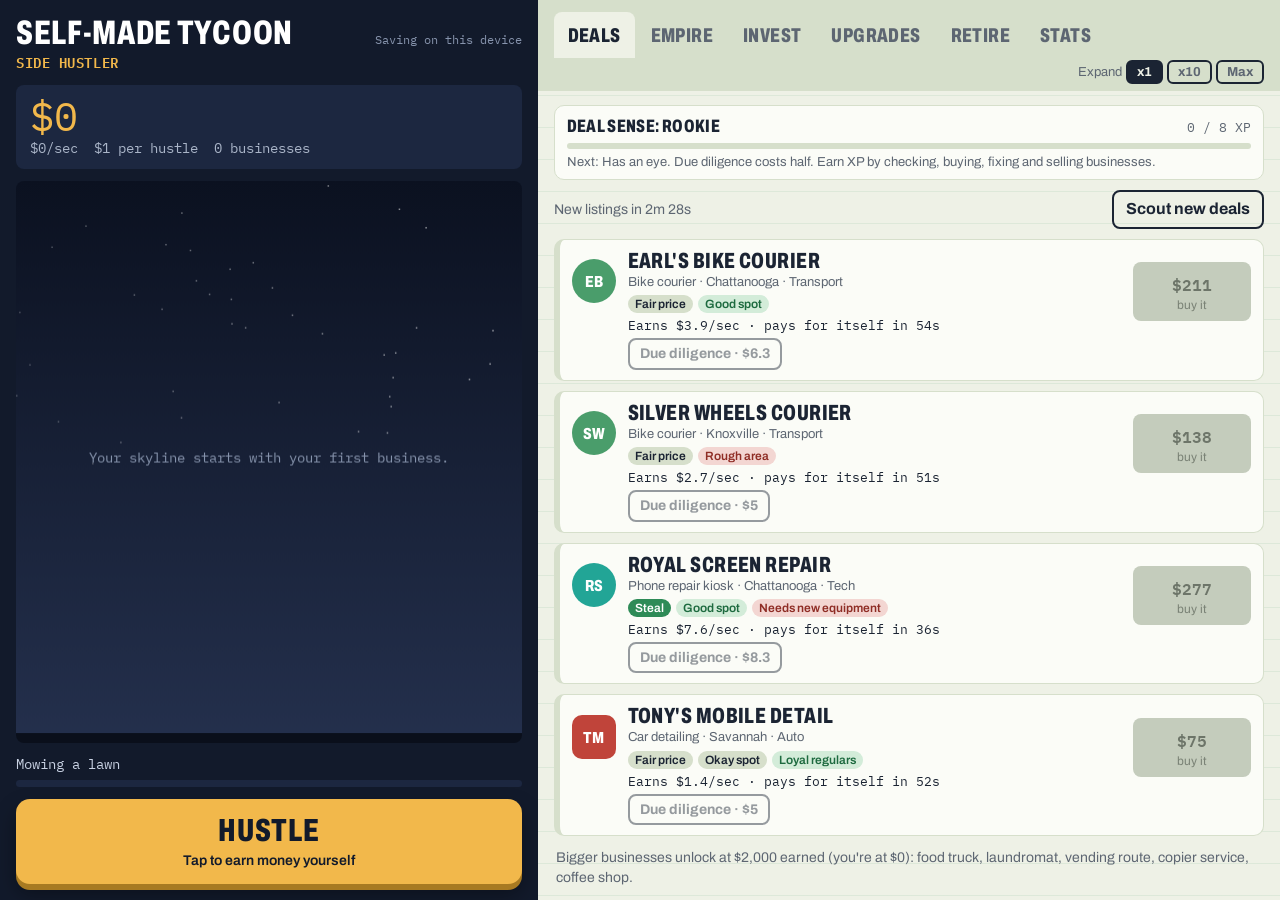
==== self-made-tycoon/index.html @ d0c96f45 "Merge pull request #6 from undeclared1744/claude/project-thread-rt14g0" ====
<!DOCTYPE html>
<html lang="en">
<head>
<meta charset="utf-8">
<meta name="viewport" content="width=device-width, initial-scale=1">
<title>Self-Made Tycoon</title>
<link rel="preconnect" href="https://fonts.googleapis.com">
<link rel="preconnect" href="https://fonts.gstatic.com" crossorigin>
<link href="https://fonts.googleapis.com/css2?family=Archivo:wdth,wght@62..125,400..800&family=IBM+Plex+Mono:wght@400;600&display=swap" rel="stylesheet">
<style>
/* =====================================================================
   LOOK AND FEEL
   Left side: a night-time "terminal" with amber ticker numbers and the
   skyline of everything you own. Right side: ledger paper with faint
   green rules, where the deals and your books live.
   Layout: two columns on wide screens; one column on phones with the
   terminal pinned to the top.
   ===================================================================== */
:root {
  --night:  #121a2b;   /* terminal / sky */
  --night-2:#1c2740;   /* raised terminal surfaces */
  --amber:  #f2b84b;   /* ticker numbers and the Hustle button: the one bold color */
  --paper:  #eef1e6;   /* ledger paper */
  --rule:   #d6dfcb;   /* ledger lines and row fills */
  --ink:    #1b2433;   /* normal text */
  --muted:  #5d6672;   /* secondary text */
  --money:  #2e8b57;   /* good / affordable */
  --loss:   #c0443a;   /* bad / danger */
  --display: "Archivo", "Arial Narrow", sans-serif;
  --body: "Archivo", "Helvetica Neue", Arial, sans-serif;
  --mono: "IBM Plex Mono", "Courier New", monospace;
  color-scheme: light;
}
* { box-sizing: border-box; }
html, body { height: 100%; margin: 0; }
body { background: var(--paper); color: var(--ink); font: 16px/1.4 var(--body); -webkit-tap-highlight-color: transparent; overflow: hidden; }
button { font: inherit; color: inherit; }
:focus-visible { outline: 3px solid var(--amber); outline-offset: 2px; }
[hidden] { display: none !important; }   /* hidden must win over display rules */
.cond { font-family: var(--display); font-stretch: 68%; font-weight: 800; text-transform: uppercase; letter-spacing: .02em; }

.app { display: grid; grid-template-columns: minmax(360px, 42%) 1fr; height: 100%; }

/* ---------- LEFT: the terminal ---------- */
.terminal { background: var(--night); color: #dfe6f2; display: flex; flex-direction: column; gap: 12px; padding: 16px; position: relative; overflow: hidden; }
.brand { display: flex; justify-content: space-between; align-items: baseline; gap: 8px; }
.brand h1 { margin: 0; font-size: 34px; line-height: 1; color: #fff; }
.brand .save-state { font: 12px var(--mono); color: #8794ad; text-align: right; }
.rank { font: 600 14px var(--mono); color: var(--amber); letter-spacing: .04em; }
.ticker { background: var(--night-2); border-radius: 8px; padding: 10px 14px; font-family: var(--mono); display: grid; gap: 2px; }
.ticker .cash { font-size: 40px; line-height: 1.05; color: var(--amber); font-variant-numeric: tabular-nums; }
.ticker .rates { display: flex; gap: 16px; flex-wrap: wrap; font-size: 14px; color: #aab5c8; }
.ticker .boom { color: #7fe0a3; }
.sky { position: relative; flex: 1 1 auto; min-height: 140px; border-radius: 8px; overflow: hidden; }
#skyline { width: 100%; height: 100%; display: block; }
.event {
  position: absolute; left: 12px; right: 12px; bottom: 12px; z-index: 3;
  background: #fff8e8; color: var(--ink); border-radius: 10px; padding: 12px 14px; display: grid; gap: 8px;
  border-left: 8px solid var(--amber); box-shadow: 0 12px 30px rgba(0,0,0,.45);
}
.event h2 { margin: 0; font-size: 24px; line-height: 1; }
.event p { margin: 0; font-size: 15px; }
.event .opts { display: flex; gap: 8px; flex-wrap: wrap; align-items: center; }
.event .opts button { appearance: none; border: 0; border-radius: 8px; padding: 8px 12px; cursor: pointer; background: var(--night); color: #fff; font-weight: 700; }
.event .opts button.yes { background: var(--money); }
.event .left { margin-left: auto; font: 12px var(--mono); color: var(--muted); }
.job { font-family: var(--mono); font-size: 14px; display: grid; gap: 5px; color: #c9d2e3; }
.job .bar { height: 7px; background: var(--night-2); border-radius: 4px; overflow: hidden; }
.job .bar i { display: block; height: 100%; width: 0; background: var(--amber); transition: width .08s; }
.hustle {
  appearance: none; border: 0; cursor: pointer; border-radius: 14px; background: var(--amber); color: var(--night);
  padding: 16px 12px; font-size: 32px; line-height: 1; box-shadow: 0 6px 0 #a87a22, 0 10px 20px rgba(0,0,0,.35);
  touch-action: manipulation; user-select: none;
}
.hustle small { display: block; font: 600 14px var(--body); text-transform: none; letter-spacing: 0; margin-top: 6px; font-stretch: 100%; }
.hustle:active, .hustle.pressed { transform: translateY(5px); box-shadow: 0 1px 0 #a87a22, 0 4px 10px rgba(0,0,0,.35); }
.padhints { display: none; font: 12px var(--mono); color: #8794ad; text-align: center; }
.padhints.on { display: block; }
.floats { position: absolute; inset: 0; pointer-events: none; overflow: hidden; z-index: 4; }
.float { position: absolute; font: 600 20px var(--mono); color: var(--amber); animation: rise 1s ease-out forwards; text-shadow: 0 2px 4px rgba(0,0,0,.6); white-space: nowrap; }
@keyframes rise { to { transform: translateY(-70px); opacity: 0; } }

/* ---------- RIGHT: the ledger ---------- */
.ledger { display: flex; flex-direction: column; min-height: 0;
  background: var(--paper) repeating-linear-gradient(to bottom, transparent 0 31px, rgba(46,139,87,.09) 31px 32px); }
.tabs { display: flex; gap: 2px; padding: 12px 16px 0; background: var(--rule); flex-wrap: wrap; align-items: flex-end; }
.tab { appearance: none; border: 0; cursor: pointer; padding: 9px 14px; border-radius: 8px 8px 0 0; background: transparent; color: var(--muted); font-size: 20px; }
.tab[aria-selected="true"] { background: var(--paper); color: var(--ink); }
.badge { background: var(--money); color: #fff; border-radius: 10px; padding: 0 7px; font: 700 13px var(--body); margin-left: 5px; vertical-align: 2px; letter-spacing: 0; }
.buymode { margin-left: auto; display: flex; gap: 4px; padding-bottom: 7px; align-items: center; font-size: 13px; color: var(--muted); }
.buymode button { appearance: none; border: 2px solid var(--ink); background: transparent; border-radius: 6px; padding: 3px 9px; font: 700 13px var(--body); cursor: pointer; }
.buymode button[aria-pressed="true"] { background: var(--ink); color: var(--paper); }
.pane { overflow-y: auto; padding: 14px 16px 28px; display: none; flex-direction: column; gap: 10px; flex: 1; }
.pane.on { display: flex; }
.pane-head { display: flex; gap: 10px; align-items: center; flex-wrap: wrap; }
.pane-head .grow { flex: 1; color: var(--muted); font-size: 14px; }
.note { font-size: 14px; color: var(--muted); margin: 2px; }

/* a business: deal card or empire row */
.biz { display: grid; grid-template-columns: 44px 1fr auto; gap: 4px 12px; align-items: center; background: #fbfcf7; border: 1px solid var(--rule); border-left: 6px solid var(--rule); border-radius: 10px; padding: 10px 12px; }
.biz.affordable { border-left-color: var(--money); }
.logo { width: 44px; height: 44px; display: grid; place-items: center; color: #fff; font: 800 16px var(--display); font-stretch: 75%; grid-row: span 2; }
.biz h3 { margin: 0; font-size: 22px; line-height: 1.05; }
.biz .sub { font-size: 13px; color: var(--muted); }
.biz .chips { grid-column: 2; display: flex; gap: 5px; flex-wrap: wrap; }
.chip { font: 600 12px var(--body); padding: 2px 7px; border-radius: 10px; background: var(--rule); color: var(--ink); }
.chip.good { background: #d3ecd9; color: #1d6a3f; }
.chip.bad { background: #f3d6d2; color: #8f2d25; }
.chip.great { background: var(--money); color: #fff; }
.biz .line { grid-column: 2; font: 13px var(--mono); color: var(--ink); }
.buy { grid-row: 1 / span 3; grid-column: 3; appearance: none; border: 0; cursor: pointer; border-radius: 8px; min-width: 118px; padding: 9px 10px; background: var(--ink); color: var(--paper); font: 600 16px var(--mono); text-align: center; font-variant-numeric: tabular-nums; }
.buy small { display: block; font: 12px var(--body); opacity: .85; }
.buy[aria-disabled="true"] { background: #c4ccbc; color: #6d7569; cursor: default; }
.smallbtn { appearance: none; border: 2px solid var(--ink); background: transparent; border-radius: 8px; padding: 6px 12px; cursor: pointer; font-weight: 700; }
.smallbtn[aria-disabled="true"] { opacity: .45; cursor: default; }
.card { background: #fbfcf7; border: 1px solid var(--rule); border-radius: 10px; padding: 14px; display: grid; gap: 10px; }
.card h2 { margin: 0; font-size: 28px; line-height: 1; }
.card p { margin: 0; }
.bigbtn { appearance: none; border: 0; cursor: pointer; border-radius: 10px; padding: 11px 16px; background: var(--ink); color: var(--paper); font-size: 20px; justify-self: start; }
.bigbtn.go { background: var(--money); color: #fff; }
.bigbtn.danger { background: var(--loss); color: #fff; }
.bigbtn[aria-disabled="true"] { background: #c4ccbc; color: #6d7569; cursor: default; }
.stats { display: grid; grid-template-columns: auto 1fr; gap: 4px 16px; font-size: 15px; margin: 0; }
.stats dt { color: var(--muted); }
.stats dd { margin: 0; font-family: var(--mono); font-variant-numeric: tabular-nums; }
textarea { width: 100%; min-height: 80px; font: 13px var(--mono); border-radius: 6px; border: 2px solid var(--rule); padding: 8px; background: #fff; }

.modal-back { position: fixed; inset: 0; background: rgba(12,16,26,.65); display: none; place-items: center; z-index: 10; padding: 16px; }
.modal-back.on { display: grid; }
.modal { background: var(--paper); border-radius: 14px; padding: 20px; max-width: 440px; width: 100%; display: grid; gap: 12px; box-shadow: 0 20px 60px rgba(0,0,0,.5); }
.modal h2 { margin: 0; font-size: 34px; line-height: 1; }
.modal .amount { font: 600 36px var(--mono); color: var(--money); }
/* the business sheet and its mini games */
.sense { background: #fbfcf7; border: 1px solid var(--rule); border-radius: 10px; padding: 8px 12px; display: grid; gap: 4px; }
.sense-top { display: flex; justify-content: space-between; gap: 8px; align-items: baseline; flex-wrap: wrap; }
.sense-top strong { font-size: 18px; }
.sense-top span { font: 13px var(--mono); color: var(--muted); }
.sense .bar { height: 6px; background: var(--rule); border-radius: 3px; overflow: hidden; }
.sense .bar i { display: block; height: 100%; background: var(--money); }
.sense .note { margin: 0; font-size: 13px; }
.biz .acts { grid-column: 2; display: flex; gap: 6px; flex-wrap: wrap; }
.biz .acts .smallbtn { padding: 4px 10px; font-size: 14px; }
.sheet { max-width: 560px; max-height: calc(100vh - 32px); overflow-y: auto; }
.sheet h3 { margin: 4px 0 0; font-size: 20px; }
.sheet .sub { color: var(--muted); font-size: 14px; margin: 0; }
.sheet p { margin: 0; }
.sheet .up { color: var(--money); } .sheet .down { color: var(--loss); }
.sheet .muted { color: var(--muted); }
#sheetBody { display: grid; gap: 10px; }
.probs { list-style: none; padding: 0; margin: 0; display: grid; gap: 8px; }
.probs li { display: grid; gap: 6px; justify-items: start; }
.gopts { display: grid; gap: 8px; }
.gopts .smallbtn { text-align: left; padding: 10px 12px; }
.review { margin: 0; padding: 12px 14px; background: #fff; border-left: 6px solid var(--loss); border-radius: 8px; font-size: 17px; }
.ledger-lines { display: grid; gap: 6px; }
.line-btn { display: flex; justify-content: space-between; gap: 12px; font-family: var(--mono); }
.cand { display: grid; gap: 2px; }
.cand span { font: 13px var(--mono); }
.gauge { position: relative; height: 34px; background: var(--rule); border-radius: 8px; overflow: hidden; }
.gauge .zone { position: absolute; top: 0; bottom: 0; background: #7cc79a; }
.gauge .needle { position: absolute; top: 0; bottom: 0; width: 4px; margin-left: -2px; background: var(--ink); }
.gstat { font: 14px var(--mono); }
/* investment cards on the Invest tab (each module draws its own inside) */
.card.inv { gap: 8px; }
.toast { position: fixed; bottom: 18px; left: 50%; transform: translateX(-50%); background: var(--night); color: #fff; padding: 10px 16px; border-radius: 10px; font-size: 15px; z-index: 11; opacity: 0; transition: opacity .25s; pointer-events: none; max-width: 90vw; text-align: center; }
.toast.on { opacity: 1; }

/* ---------- phones ---------- */
@media (max-width: 760px) {
  body { overflow: auto; }
  .app { display: block; height: auto; }
  .terminal { position: sticky; top: 0; z-index: 5; padding: 10px 12px; gap: 7px; }
  .brand h1 { font-size: 24px; white-space: nowrap; }
  .brand .save-state { font-size: 11px; max-width: 34%; }
  .ticker .cash { font-size: 30px; }
  .ticker .rates { font-size: 13px; gap: 10px; }
  .sky { flex: none; height: 84px; min-height: 0; }
  .event { position: fixed; left: 10px; right: 10px; bottom: 10px; top: auto; }
  .job { font-size: 12px; }
  .hustle { padding: 11px; font-size: 26px; }
  .hustle small { font-size: 12px; margin-top: 3px; }
  .pane { overflow: visible; }
  .tab { padding: 8px 8px; font-size: 17px; }
  .buymode { width: 100%; margin-left: 0; padding: 6px 0; }
  .biz { grid-template-columns: 36px 1fr; }
  .logo { width: 36px; height: 36px; font-size: 13px; }
  .buy { grid-row: auto; grid-column: 1 / -1; order: 9; }   /* button goes under the details */
}
@media (prefers-reduced-motion: reduce) { .float { display: none; } }
</style>
</head>
<body>
<div class="app">
  <!-- ================= LEFT: THE TERMINAL ================= -->
  <section class="terminal" aria-label="You">
    <div class="brand">
      <div>
        <h1 class="cond">Self-Made Tycoon</h1>
        <div class="rank" id="rank">SIDE HUSTLER</div>
      </div>
      <span class="save-state" id="saveState">Saving on this device</span>
    </div>
    <div class="ticker">
      <div class="cash" id="cash">$0</div>
      <div class="rates">
        <span id="ips">$0/sec</span>
        <span id="tapv">$1 per hustle</span>
        <span id="owned">0 businesses</span>
        <span class="boom" id="boom"></span>
      </div>
    </div>
    <div class="sky">
      <canvas id="skyline" aria-hidden="true"></canvas>
      <div class="event" id="event" hidden role="region" aria-label="Something happened">
        <h2 class="cond" id="evTitle"></h2>
        <p id="evText"></p>
        <div class="opts" id="evOpts"></div>
      </div>
    </div>
    <div class="job">
      <div id="jobText">Mowing a lawn</div>
      <div class="bar"><i id="jobBar"></i></div>
    </div>
    <button class="hustle cond" id="hustle">Hustle <small id="hustleSub">Tap to earn money yourself</small></button>
    <div class="padhints" id="padHints">A press · X hustle · B take the offer · LB/RB tabs · Y buy amount</div>
    <div class="floats" id="floats"></div>
  </section>

  <!-- ================= RIGHT: THE LEDGER ================= -->
  <section class="ledger">
    <div class="tabs" role="tablist">
      <button class="tab cond" role="tab" id="tab-deals" data-pane="deals" aria-selected="true">Deals<span class="badge" id="dealBadge" hidden>0</span></button>
      <button class="tab cond" role="tab" id="tab-empire" data-pane="empire" aria-selected="false">Empire</button>
      <button class="tab cond" role="tab" id="tab-invest" data-pane="invest" aria-selected="false" hidden>Invest</button>
      <button class="tab cond" role="tab" id="tab-upg" data-pane="upg" aria-selected="false">Upgrades<span class="badge" id="upgBadge" hidden>0</span></button>
      <button class="tab cond" role="tab" id="tab-retire" data-pane="retire" aria-selected="false">Retire</button>
      <button class="tab cond" role="tab" id="tab-set" data-pane="set" aria-selected="false">Stats</button>
      <div class="buymode" id="buymode" aria-label="How many levels to expand at once">
        Expand
        <button id="bm1" data-mode="1" aria-pressed="true">x1</button>
        <button id="bm10" data-mode="10" aria-pressed="false">x10</button>
        <button id="bmmax" data-mode="max" aria-pressed="false">Max</button>
      </div>
    </div>

    <div class="pane on" id="pane-deals">
      <div class="sense" id="sense">
        <div class="sense-top"><strong class="cond" id="senseName">Deal sense: Rookie</strong><span id="senseXp"></span></div>
        <div class="bar"><i id="senseBar"></i></div>
        <div class="note" id="senseNext"></div>
      </div>
      <div class="pane-head">
        <span class="grow" id="dealsTimer">New listings soon</span>
        <button class="smallbtn" id="scout">Scout new deals</button>
      </div>
      <div id="dealList" style="display:grid; gap:10px"></div>
      <p class="note" id="nextTier"></p>
    </div>
    <div class="pane" id="pane-empire">
      <div class="pane-head"><span class="grow" id="empireSummary"></span></div>
      <div id="empireList" style="display:grid; gap:10px"></div>
    </div>
    <div class="pane" id="pane-invest">
      <div id="investList" style="display:grid; gap:10px"></div>
    </div>
    <div class="pane" id="pane-upg"></div>
    <div class="pane" id="pane-retire">
      <div class="card">
        <h2 class="cond">Retire and start again</h2>
        <p>Sell everything, hand the keys to a successor, and start over with nothing but your name. Every Legacy star makes all your income and hustling <strong id="legPct">10%</strong> bigger, forever.</p>
        <p>Stars come from everything you have ever earned. You have <strong id="legNow">0</strong> stars. Retiring now adds <strong id="legGain">0</strong>. Your Deal sense comes with you too.</p>
        <p class="note" id="legNext"></p>
        <button class="bigbtn go cond" id="retire" aria-disabled="true">Not worth retiring yet</button>
      </div>
    </div>
    <div class="pane" id="pane-set">
      <div class="card"><h2 class="cond">Stats</h2><dl class="stats" id="stats"></dl></div>
      <div class="card">
        <h2 class="cond">Your save</h2>
        <p>The game saves itself every 30 seconds and when you leave.</p>
        <button class="bigbtn cond" id="copySave">Copy save code</button>
        <label for="importBox">Paste a save code to load it:</label>
        <textarea id="importBox" spellcheck="false"></textarea>
        <button class="bigbtn cond" id="importSave">Load pasted save</button>
      </div>
      <div class="card">
        <h2 class="cond">Start over</h2>
        <p>Wipes everything, Legacy stars and Deal sense included. This cannot be undone.</p>
        <button class="bigbtn danger cond" id="wipe">Wipe my save</button>
      </div>
    </div>
  </section>
</div>

<div class="modal-back" id="modalBack">
  <div class="modal" role="dialog" aria-modal="true" aria-labelledby="modalTitle">
    <h2 class="cond" id="modalTitle">While you were out</h2>
    <p id="modalText"></p>
    <div class="amount" id="modalAmount"></div>
    <button class="bigbtn go cond" id="modalOk">Back to work</button>
  </div>
</div>
<div class="modal-back" id="sheetBack">
  <div class="modal sheet" role="dialog" aria-modal="true" aria-labelledby="sheetTitle">
    <h2 class="cond" id="sheetTitle"></h2>
    <div id="sheetBody"></div>
    <button class="bigbtn cond" id="sheetClose">Close</button>
  </div>
</div>
<div class="toast" id="toast"></div>

<script>
"use strict";
/* =====================================================================
   SELF-MADE TYCOON
   Start with nothing but your own two hands (the Hustle button). Buy
   small businesses from the Deals board, expand them, and work your way
   up from a lawn care route to an airline. Every business for sale is
   generated on the spot: a real kind of business with a made-up name,
   a city, a location rating and a quirk, so no two runs look the same.

   HOW THE CODE IS ORGANISED
   This page is built from the files in src/ by build.py (edit those, not
   index.html). All the .js files below end up in this one <script>, in
   this order, sharing one scope:
     00-intro.js        - this overview
     01-data.js         - industries, name parts, quirks, problems, Deal sense levels, upgrades
     02-state.js        - the one object that IS your save
     03-math.js         - income, prices, legacy stars, Deal sense
     04-deals.js        - the deal generator (businesses for sale)
     05-actions.js      - hustle, buy, expand, upgrades, events, retire
     06-fixsell.js      - due diligence, fixing problems, selling businesses
     07-time.js         - the main loop and away-from-game earnings
     08-save.js         - this browser + your Claude account (syncs devices)
     09-screen.js       - numbers, the Deals / Empire / Upgrades / Retire / Stats tabs
     10-sheet.js        - the Manage sheet for one business, and the fix-up mini games
     11-skyline.js      - the night skyline drawing
     12-controls.js     - touch/mouse, keyboard, game controller
     20-invest.js       - the plug-in point for every investment type, and the Invest tab
     30-investments/    - one file per investment type (real estate, stocks, ...)
     99-start.js        - start up, and handles for the automated tests
   ===================================================================== */


/* =====================================================================
   1. GAME DATA
   ===================================================================== */

// Sectors group industries. Owning lots of one sector unlocks upgrades for it.
// color: used for the business logo and its building in the skyline.
const SECTORS = {
  services: { name: "Services",      color: "#3a8fb7" },
  auto:     { name: "Auto",          color: "#c0443a" },
  transport:{ name: "Transport",     color: "#4a9d6b" },
  tech:     { name: "Tech",          color: "#22a596" },
  food:     { name: "Food",          color: "#d9822b" },
  retail:   { name: "Retail",        color: "#8e5ba8" },
  property: { name: "Property",      color: "#a88d2f" },
  fun:      { name: "Entertainment", color: "#d35d8e" },
  finance:  { name: "Finance",       color: "#5c6bc0" },
};

// Tiers: bigger businesses unlock as your earnings this run grow.
// rank is your title at that stage; gigs are what the Hustle button does.
const TIERS = [
  { unlock: 0,     rank: "Side hustler",         gigs: ["Mowing a lawn", "Washing a car", "Delivering a pizza", "Fixing a cracked screen"] },
  { unlock: 2e3,   rank: "Small business owner", gigs: ["Working the food truck window", "Restocking vending machines", "Clearing a paper jam", "Pulling espresso shots"] },
  { unlock: 1e5,   rank: "Main Street mogul",    gigs: ["Covering a shift at the diner", "Haggling with a supplier", "Training a new hire", "Walking the car wash line"] },
  { unlock: 5e6,   rank: "Regional magnate",     gigs: ["Negotiating a lease", "Meeting with the bank", "Touring a hotel", "Signing a freight contract"] },
  { unlock: 5e8,   rank: "Industry titan",       gigs: ["Pitching investors", "Courting a merger", "Doing a TV interview", "Reviewing the quarterly numbers"] },
  { unlock: 1e11,  rank: "Global tycoon",        gigs: ["Ringing the opening bell", "Lunch with a senator", "Touring a launch pad", "Pricing out a small island"] },
];

// Every kind of business. cost = asking price for your first one (before the
// listing's own quirks). Its income per second is worked out below from
// TIER_PAYBACK, so bigger businesses take longer to pay for themselves.
// names: patterns for made-up names. {place} {surname} {first} {adj} {tech}
// {city} {mascot} are filled in from the NAME PARTS lists below.
const INDUSTRIES = [
  // --- tier 0: side hustles ---
  { id: "lawn",     name: "Lawn care route",    sector: "services", tier: 0, cost: 25,     names: ["{surname} Lawn Care", "{place} Lawn & Garden", "{first}'s Mowing"] },
  { id: "detail",   name: "Car detailing",      sector: "auto",     tier: 0, cost: 70,     names: ["{adj} Shine Detailing", "{first}'s Mobile Detail", "{place} Auto Spa"] },
  { id: "courier",  name: "Bike courier",       sector: "transport",tier: 0, cost: 180,    names: ["{first}'s Bike Courier", "{place} Express", "{adj} Wheels Courier"] },
  { id: "phonefix", name: "Phone repair kiosk", sector: "tech",     tier: 0, cost: 450,    names: ["{place} Phone Fix", "{adj} Screen Repair", "{first}'s Cell Doctor"] },
  // --- tier 1: small businesses ---
  { id: "foodtruck",name: "Food truck",         sector: "food",     tier: 1, cost: 2500,   names: ["{first}'s Taco Truck", "{place} BBQ Wagon", "{adj} Bites Food Truck"] },
  { id: "laundry",  name: "Laundromat",         sector: "services", tier: 1, cost: 5000,   names: ["{place} Laundromat", "{adj} Suds Laundry", "{surname} Wash & Fold"] },
  { id: "vending",  name: "Vending route",      sector: "retail",   tier: 1, cost: 8000,   names: ["{place} Vending Co.", "{adj} Snack Route", "{surname} Vending"] },
  { id: "copier",   name: "Copier service",     sector: "services", tier: 1, cost: 12000,  names: ["{place} Copier Service", "{surname} Business Machines", "{adj} Imaging Solutions"] },
  { id: "coffee",   name: "Coffee shop",        sector: "food",     tier: 1, cost: 18000,  names: ["{place} Coffee Co.", "{adj} Bean Roasters", "{first}'s Espresso Bar"] },
  // --- tier 2: main street ---
  { id: "diner",    name: "Diner",              sector: "food",     tier: 2, cost: 120e3,  names: ["{first}'s Diner", "{place} Grill", "The {adj} Spoon"] },
  { id: "carwash",  name: "Car wash",           sector: "auto",     tier: 2, cost: 200e3,  names: ["{place} Car Wash", "{adj} Wave Car Wash", "{surname} Express Wash"] },
  { id: "garage",   name: "Auto repair shop",   sector: "auto",     tier: 2, cost: 300e3,  names: ["{surname} Auto Repair", "{place} Garage", "{adj} Wrench Automotive"] },
  { id: "gym",      name: "Gym",                sector: "services", tier: 2, cost: 450e3,  names: ["{place} Fitness", "{adj} Iron Gym", "{surname} Strength Club"] },
  { id: "hvac",     name: "HVAC company",       sector: "services", tier: 2, cost: 600e3,  names: ["{surname} Heating & Air", "{place} HVAC", "{adj} Comfort Systems"] },
  { id: "hardware", name: "Hardware store",     sector: "retail",   tier: 2, cost: 800e3,  names: ["{place} Hardware", "{surname} Supply Co.", "{adj} Tool & Lumber"] },
  // --- tier 3: regional ---
  { id: "grocery",  name: "Grocery store",      sector: "retail",   tier: 3, cost: 8e6,    names: ["{place} Market", "{surname}'s Grocery", "{adj} Basket Foods"] },
  { id: "insure",   name: "Insurance agency",   sector: "finance",  tier: 3, cost: 12e6,   names: ["{surname} Insurance Group", "{place} Mutual", "{adj} Shield Insurance"] },
  { id: "hotel",    name: "Hotel",              sector: "property", tier: 3, cost: 15e6,   names: ["The {place} Hotel", "{adj} Inn & Suites", "{surname} House Hotel"] },
  { id: "storage",  name: "Self-storage park",  sector: "property", tier: 3, cost: 22e6,   names: ["{place} Self Storage", "{adj} Lock Storage", "{surname} Storage Center"] },
  { id: "brewery",  name: "Brewery",            sector: "food",     tier: 3, cost: 30e6,   names: ["{place} Brewing Co.", "{adj} Barrel Brewery", "{surname} Brothers Brewing"] },
  { id: "trucking", name: "Trucking company",   sector: "transport",tier: 3, cost: 45e6,   names: ["{surname} Freight", "{place} Logistics", "{adj} Haul Trucking"] },
  { id: "dealer",   name: "Car dealership",     sector: "auto",     tier: 3, cost: 60e6,   names: ["{surname} Motors", "{place} Auto Group", "{adj} Ride Motors"] },
  // --- tier 4: big business ---
  { id: "software", name: "Software company",   sector: "tech",     tier: 4, cost: 700e6,  names: ["{tech} Software", "{place} Labs", "{surname} Systems"] },
  { id: "resort",   name: "Beach resort",       sector: "property", tier: 4, cost: 1.2e9,  names: ["{place} Resort & Spa", "The {adj} Palms Resort", "{surname} Island Resort"] },
  { id: "studio",   name: "Film studio",        sector: "fun",      tier: 4, cost: 1.6e9,  names: ["{place} Pictures", "{adj} Lantern Studios", "{surname} Films"] },
  { id: "hospital", name: "Hospital group",     sector: "services", tier: 4, cost: 2e9,    names: ["{place} Medical Center", "{surname} Health", "{adj} Care Hospitals"] },
  { id: "team",     name: "Pro sports team",    sector: "fun",      tier: 4, cost: 3e9,    names: ["{city} {mascot}"] },
  { id: "port",     name: "Shipping terminal",  sector: "transport",tier: 4, cost: 4.5e9,  names: ["Port of {place}", "{surname} Marine Terminal", "{adj} Harbor Shipping"] },
  // --- tier 5: global ---
  { id: "park",     name: "Theme park",         sector: "fun",      tier: 5, cost: 150e9,  names: ["{adj} Kingdom", "{place} Adventure Park", "{surname}land"] },
  { id: "airline",  name: "Airline",            sector: "transport",tier: 5, cost: 250e9,  names: ["{place} Air", "{adj} Wing Airlines", "{tech} Airways"] },
  { id: "bank",     name: "Bank",               sector: "finance",  tier: 5, cost: 400e9,  names: ["{place} National Bank", "{surname} Trust", "{adj} Federal"] },
  { id: "chips",    name: "Chip factory",       sector: "tech",     tier: 5, cost: 700e9,  names: ["{tech} Semiconductor", "{place} Silicon Works", "{tech} Microsystems"] },
  { id: "rocket",   name: "Launch company",     sector: "tech",     tier: 5, cost: 1.2e12, names: ["{tech} Launch", "{place} Aerospace", "{adj} Orbit Space Co."] },
];
// Seconds a plain level-1 business of each tier takes to earn back its price.
// This one table sets the pace of the whole game: bigger numbers = slower.
const TIER_PAYBACK = [60, 300, 1500, 6000, 25000, 90000];
// Within a tier, pricier businesses pay back a little faster (6% per step),
// so there's a reason to save up for the expensive ones.
for (const tier of TIER_PAYBACK.keys()) {
  INDUSTRIES.filter(i => i.tier === tier).forEach((ind, rank) => {
    ind.income = ind.cost / TIER_PAYBACK[tier] * (1 + 0.06 * rank);
  });
}
const IND = Object.fromEntries(INDUSTRIES.map(i => [i.id, i]));

// NAME PARTS for the made-up business names. All invented or generic,
// so nothing is named after a real company.
const NAME_PARTS = {
  place:   ["Harbor", "Riverside", "Magnolia", "Palmetto", "Cedar Creek", "Summit", "Bayview", "Oak Street", "King Street", "Northside",
            "Lakeshore", "Pine Ridge", "Union", "Granite", "Coastal", "Lowcountry", "Meridian", "Sunset", "Westgate", "Old Mill"],
  surname: ["Miller", "Rivera", "Okafor", "Nguyen", "Patel", "Brooks", "Kowalski", "Haddad", "Jensen", "Romero", "Bishop", "Grant",
            "Delgado", "Whitaker", "Chen", "Fontaine", "Mbeki", "Larsen", "O'Hara", "Castillo"],
  first:   ["Ray", "Lou", "Dee", "Tony", "Rosa", "Gus", "Bev", "Marco", "Jo", "Sal", "Nina", "Hank", "Tasha", "Earl", "Mae"],
  adj:     ["Golden", "Swift", "Prime", "Sparkle", "Iron", "Silver", "Lucky", "Evergreen", "Bright", "Crimson", "Liberty", "Royal", "Sterling", "True North"],
  tech:    ["Nimbus", "Vector", "Quanta", "Helix", "Orbit", "Lattice", "Ember", "Pixel", "Cobalt", "Signal", "Arcus", "Polar"],
  city:    ["Charleston", "Savannah", "Columbus", "Tulsa", "Boise", "Raleigh", "Omaha", "Tucson", "Richmond", "Knoxville", "Spokane",
            "Dayton", "Reno", "Mobile", "Akron", "Madison", "Fresno", "Wichita", "Chattanooga", "Wilmington"],
  mascot:  ["Ironclads", "Night Owls", "Tidewalkers", "Stormchasers", "Copperheads", "Comets", "Blue Herons", "Wildcards", "Foxhounds", "Riptides"],
};

// What the location of a listing is like: changes its income and its price.
const LOCATIONS = [
  { name: "Rough area",   inc: 0.8,  price: 0.8,  tone: "bad"  },
  { name: "Okay spot",    inc: 1.0,  price: 1.0,  tone: ""     },
  { name: "Good spot",    inc: 1.15, price: 1.1,  tone: "good" },
  { name: "Prime location", inc: 1.3, price: 1.25, tone: "good" },
];
// Quirks: one per listing. weight = how often it comes up.
const QUIRKS = [
  { name: "Nothing special",          inc: 1.0,  price: 1.0,  weight: 6, tone: ""     },
  { name: "Loyal regulars",           inc: 1.15, price: 1.05, weight: 3, tone: "good" },
  { name: "Owner wants out fast",     inc: 1.0,  price: 0.7,  weight: 2, tone: "good" },
  { name: "Below-market lease",       inc: 1.2,  price: 1.0,  weight: 2, tone: "good" },
  { name: "Went viral last month",    inc: 1.4,  price: 1.35, weight: 1, tone: "good" },
  { name: "Family-run for 40 years",  inc: 1.1,  price: 1.1,  weight: 2, tone: "good" },
  // fix: these bad quirks can be fixed once you own the business (see PROBLEMS)
  { name: "Bad online reviews",       inc: 0.8,  price: 0.75, weight: 2, tone: "bad", fix: "reviews"   },
  { name: "Needs new equipment",      inc: 0.75, price: 0.6,  weight: 2, tone: "bad", fix: "equipment" },
  { name: "Messy books",              inc: 0.9,  price: 0.95, weight: 2, tone: "bad", fix: "books"     },
  // Never on a listing (weight 0): what a fixed bad quirk turns into.
  // Slightly better than "Nothing special": customers noticed the change.
  { name: "Turned around",            inc: 1.05, price: 1.0,  weight: 0, tone: "good" },
];
const TURNED_AROUND = QUIRKS.length - 1;
const QUIRK_WEIGHT = QUIRKS.reduce((a, q) => a + q.weight, 0);

// ---------------------------------------------------------------------
// PROBLEMS: what can be wrong with a business, and how you fix it.
// This is the "buy it cheap, fix it up, sell it on" side of the game,
// the way real small-business buyers make money:
//   - Some problems are out in the open (a listing's bad quirk, or a
//     rough location). They make the business cheaper to buy.
//   - Some are HIDDEN: the seller doesn't mention them. You only find
//     out after you buy, unless you pay for due diligence first.
// Fixing a problem means passing a quick mini game (game: which one),
// then paying for the work and waiting for it to finish (bigger
// businesses take longer). A fixed business earns more, and buyers pay
// more for it, so you can sell it on at a profit.
//   penalty: income multiplier while a HIDDEN problem is there (open
//            problems are already counted in the quirk / location numbers)
//   costMult: share of the business's base price the fix costs
//   timeMult: how long the work takes, times FIX_SECONDS for its tier
// ---------------------------------------------------------------------
const PROBLEMS = {
  reviews:   { name: "Bad online reviews",  fixLabel: "Answer the reviews",    game: "reviews", costMult: 0.08, timeMult: 1 },
  equipment: { name: "Needs new equipment", fixLabel: "Repair the machines",   game: "machine", costMult: 0.08, timeMult: 1 },
  books:     { name: "Messy books",         fixLabel: "Clean up the books",    game: "books",   costMult: 0.08, timeMult: 1 },
  rough:     { name: "Rough area",          fixLabel: "Renovate the storefront", game: null,    costMult: 0.25, timeMult: 2 },
  // hidden ones
  staff:     { name: "Staff keep quitting", fixLabel: "Hire a good manager",   game: "hire",    costMult: 0.08, timeMult: 1, hidden: true, penalty: 0.8 },
  taxes:     { name: "Behind on taxes",     fixLabel: "Sort out the taxes",    game: "books",   costMult: 0.08, timeMult: 1, hidden: true, penalty: 0.85 },
  roof:      { name: "Leaky roof",          fixLabel: "Patch the roof",        game: "machine", costMult: 0.08, timeMult: 1, hidden: true, penalty: 0.85 },
};
const HIDDEN_PROBLEMS = Object.keys(PROBLEMS).filter(id => PROBLEMS[id].hidden);
const HIDDEN_CHANCE = 0.25;         // share of listings hiding a problem
const DD_COST = 0.03;               // due diligence costs this share of the asking price
// Seconds the repair work takes after you pass the mini game, by tier.
const FIX_SECONDS = [10, 30, 90, 240, 600, 1200];
const FIX_RETRY = 20;               // seconds to wait after failing a mini game
// Selling: see saleValue(). SALE_MULT takes off the buyer's haggling and
// the broker's fee, so a plain business sells for 80% of its asking price
// and you only profit by fixing things or by buying at a real bargain. Finding a buyer takes SELL_SECONDS for its tier, so you can't buy
// a bargain and dump it the same second.
const SALE_MULT = 0.8;
const SELL_SECONDS = [20, 60, 180, 480, 1200, 2400];


// Prices: every level you own in an industry (a new business counts as one
// level) makes the next one in that industry UNIT_GROWTH times pricier.
// Expanding costs EXPAND_BASE of what a new business would; a new one costs
// more but might come with a better location or quirk.
const UNIT_GROWTH = 1.25;
const EXPAND_BASE = 0.6;
const LEVEL_MILESTONES = [10, 25, 50, 100];   // each doubles that business's income

// Deals board
const DEAL_SLOTS = 4;               // listings on the board (Scout upgrade adds one)
const DEAL_REFRESH = 150;           // seconds until the board refreshes by itself
const SCOUT_COOLDOWN = 45;          // seconds between free "Scout new deals" presses

// DEAL SENSE: you get better at finding businesses the more deals you do,
// like a real buyer who has looked at hundreds of them. Experience (XP)
// comes from due diligence, buying, fixing and selling, and it stays with
// you when you retire. Each level adds a perk (see scoutPerk below).
const SCOUT_XP = { check: 1, buy: 1, fix: 2, saleProfit: 3, saleLoss: 1 };
const SCOUT_LEVELS = [
  { xp: 0,   name: "Rookie",              perk: "You take sellers at their word." },
  { xp: 8,   name: "Has an eye",          perk: "Due diligence costs half." },
  { xp: 25,  name: "Deal hunter",         perk: "One more listing on the Deals board." },
  { xp: 60,  name: "Gut feeling",         perk: "Listings hiding a problem get a \"Something feels off\" warning." },
  { xp: 120, name: "Sharp negotiator",    perk: "Asking prices come in about 6% lower." },
  { xp: 220, name: "Well connected",      perk: "One off-market deal on every fresh board (15% off), faster refreshes, and Scout recharges twice as fast." },
  { xp: 380, name: "Legendary dealmaker", perk: "One more listing, and due diligence is free." },
];
const OFF_MARKET_DISCOUNT = 0.85;

// Hustle (tapping)
const STEPS_PER_JOB = 10;           // hustles to finish a job
const JOB_BONUS = 5;                // finishing a job pays this many extra hustles

// Events (the pop-up offers)
const EVENT_MIN = 100, EVENT_MAX = 220;   // seconds between events
const EVENT_VISIBLE = 25;                 // seconds an event waits for an answer
const VIRAL_MULT = 10, VIRAL_SECONDS = 60;
const BOOM_MULT = 3, BOOM_SECONDS = 45;
const INSPECTION_SECONDS = 600;           // half income at one business if you skip the fix

// Legacy (prestige): stars = floor( sqrt(everything ever earned / LEGACY_DIVISOR) )
const LEGACY_DIVISOR = 1e9;
const LEGACY_BONUS = 0.10;

const OFFLINE_CAP_HOURS = 8;

// Upgrades. kind:
//   tapFlat / tapMult / tapPct - make hustling pay more (tapPct = share of income/sec)
//   global     - multiplies all income
//   price      - multiplies every purchase and expansion price (0.9 = 10% off)
//   eventRate  - events come this much more often
//   slots      - extra listings on the Deals board
//   sector     - doubles one sector's income (made automatically below)
// need = earnings this run before it shows up.
const OWNER_UPGRADES = [
  { id: "boots",   name: "Work Boots",        cost: 40,     kind: "tapFlat", value: 1,    need: 15,    desc: "+$1 per hustle." },
  { id: "harder",  name: "Hustle Harder",     cost: 600,    kind: "tapMult", value: 2,    need: 200,   desc: "Hustling pays double." },
  { id: "cards",   name: "Business Cards",    cost: 4000,   kind: "eventRate", value: 0.25, need: 1500, desc: "Offers and events come 25% more often." },
  { id: "deleg",   name: "Delegation",        cost: 12e3,   kind: "tapPct",  value: 0.01, need: 4e3,   desc: "Each hustle also pays 1% of your income per second." },
  { id: "nego1",   name: "Negotiator",        cost: 30e3,   kind: "price",   value: 0.9,  need: 10e3,  desc: "Everything you buy or expand costs 10% less." },
  { id: "scout",   name: "Business Broker",   cost: 60e3,   kind: "slots",   value: 1,    need: 20e3,  desc: "One more listing on the Deals board." },
  { id: "acct",    name: "Good Accountant",   cost: 150e3,  kind: "global",  value: 1.25, need: 50e3,  desc: "All income +25%." },
  { id: "closer",  name: "The Closer",        cost: 2e6,    kind: "tapPct",  value: 0.02, need: 700e3, desc: "Hustling pays 2% more of your income per second." },
  { id: "nego2",   name: "Hard Bargainer",    cost: 8e6,    kind: "price",   value: 0.9,  need: 2.5e6, desc: "Everything you buy or expand costs 10% less again." },
  { id: "cfo",     name: "Hire a CFO",        cost: 80e6,   kind: "global",  value: 1.5,  need: 25e6,  desc: "All income +50%." },
  { id: "press",   name: "Press Agent",       cost: 400e6,  kind: "eventRate", value: 0.25, need: 120e6, desc: "Offers and events come 25% more often." },
  { id: "rain",    name: "Rainmaker",         cost: 3e9,    kind: "tapPct",  value: 0.03, need: 1e9,   desc: "Hustling pays 3% more of your income per second." },
  { id: "lobby",   name: "Lobbyist",          cost: 40e9,   kind: "global",  value: 1.5,  need: 12e9,  desc: "All income +50%." },
  { id: "media",   name: "Own a TV Network",  cost: 2e12,   kind: "global",  value: 2,    need: 6e11,  desc: "All income doubled." },
];
// Sector upgrades: when your businesses in one sector add up to 10, 50 and
// 150 levels, you can buy a "double that sector" upgrade.
const SECTOR_STEPS = [
  { levels: 10,  label: "Know-How",  costMult: 40 },
  { levels: 50,  label: "Network",   costMult: 4000 },
  { levels: 150, label: "Dominance", costMult: 400000 },
];
const UPGRADES = [...OWNER_UPGRADES];
for (const [sid, sector] of Object.entries(SECTORS)) {
  const cheapest = Math.min(...INDUSTRIES.filter(i => i.sector === sid).map(i => i.cost));
  for (const step of SECTOR_STEPS) {
    UPGRADES.push({
      id: `sec_${sid}_${step.levels}`, name: `${sector.name} ${step.label}`, kind: "sector", sector: sid, levels: step.levels,
      cost: roundNice(cheapest * step.costMult),
      desc: `${sector.name} income doubled. (Needs ${step.levels} levels across your ${sector.name.toLowerCase()} businesses.)`,
    });
  }
}
UPGRADES.sort((a, b) => a.cost - b.cost);
const UPG = Object.fromEntries(UPGRADES.map(u => [u.id, u]));


/* =====================================================================
   2. GAME STATE
   ===================================================================== */
const SAVE_VERSION = 1;
const LOCAL_KEY = "selfMadeTycoon.save.v1";

function freshState(keepLegacy = 0, keepEarnedAll = 0, keepStats = {}, keepScoutXp = 0) {
  const now = Date.now();
  return {
    v: SAVE_VERSION,
    cash: 0,
    earnedRun: 0,               // earned since you last retired (unlocks tiers and upgrades)
    earnedAll: keepEarnedAll,   // earned ever (decides Legacy stars)
    legacy: keepLegacy,         // Legacy stars
    scoutXp: keepScoutXp,       // Deal sense experience (kept when you retire)
    biz: [],                    // businesses you own (see buyListing for the shape)
    nextBizId: 1,
    deals: [],                  // listings on the Deals board
    dealsRefreshAt: 0,          // when the board refreshes by itself
    scoutReadyAt: 0,            // when "Scout new deals" can be pressed again
    upgrades: {},               // { upgradeId: true }
    inv: {},                    // each investment module's own state, by id (see 20-invest.js)
    jobStep: 0, gig: 0,         // progress on the current hustle job
    nextEventAt: now + 60e3,    // first event comes after a minute
    boomUntil: 0,               // "hot economy" event: everything pays more until then
    stats: Object.assign({ taps: 0, jobs: 0, bought: 0, events: 0, retires: 0, checks: 0, fixes: 0, sold: 0, flipProfit: 0, startedAt: now }, keepStats),
    buyMode: "1",
    savedAt: now,
    lastTick: now,
  };
}
let state = freshState();


/* =====================================================================
   3. MATH
   ===================================================================== */
function roundNice(n) {
  const mag = Math.pow(10, Math.floor(Math.log10(n)) - 1);
  return Math.round(n / mag) * mag;
}
const pick = list => list[Math.floor(Math.random() * list.length)];

// Combine every bought upgrade of one kind
function upgradeTotal(kind, start, combine) {
  let total = start;
  for (const id in state.upgrades) { const u = UPG[id]; if (u && u.kind === kind) total = combine(total, u.value); }
  return total;
}
const globalMult = () => upgradeTotal("global", 1, (a, b) => a * b) * (1 + LEGACY_BONUS * state.legacy);
const priceMult = () => upgradeTotal("price", 1, (a, b) => a * b);
const isBoom = (now = Date.now()) => now < state.boomUntil;
const tierUnlocked = () => TIERS.reduce((best, t, i) => state.earnedRun >= t.unlock ? i : best, 0);

// Sector levels (sum of levels of every business in that sector)
function sectorLevels(sid) {
  let total = 0;
  for (const b of state.biz) if (IND[b.ind].sector === sid) total += b.level;
  return total;
}
function sectorMult(sid) {
  let m = 1;
  for (const step of SECTOR_STEPS) if (state.upgrades[`sec_${sid}_${step.levels}`]) m *= 2;
  return m;
}
// Income multiplier from a business's own level: level x (2 for each milestone passed)
function levelMult(level) {
  let m = level;
  for (const ms of LEVEL_MILESTONES) if (level >= ms) m *= 2;
  return m;
}
// One business's income per second, without temporary effects (viral, inspection, boom)
function bizIncome(b) {
  const ind = IND[b.ind];
  return ind.income * b.incMult * hiddenMult(b) * levelMult(b.level) * sectorMult(ind.sector) * globalMult();
}
// Total steady income per second (no temporary effects)
function baseIncome() {
  let total = 0;
  for (const b of state.biz) total += bizIncome(b);
  return total;
}
// The income you are making right this moment, with temporary effects
function incomeNow(now = Date.now()) {
  let total = 0;
  for (const b of state.biz) total += bizIncome(b) * tempMult(b, now);
  return total * (isBoom(now) ? BOOM_MULT : 1);
}
function tempMult(b, now) {
  let m = 1;
  if (now < (b.viralUntil || 0)) m *= VIRAL_MULT;
  if (now < (b.inspectUntil || 0)) m *= 0.5;
  return m;
}
// What one press of Hustle pays
function tapValue() {
  const flat = 1 + upgradeTotal("tapFlat", 0, (a, b) => a + b);
  const mult = upgradeTotal("tapMult", 1, (a, b) => a * b);
  const pct = upgradeTotal("tapPct", 0, (a, b) => a + b);
  return (flat * mult * globalMult() + pct * baseIncome()) * (isBoom() ? BOOM_MULT : 1);
}

// How many businesses of an industry you own, and their levels added up
const ownedOf = indId => state.biz.filter(b => b.ind === indId).length;
function unitsOf(indId) {
  let total = 0;
  for (const b of state.biz) if (b.ind === indId) total += b.level;
  return total;
}
// Price of a listing on the Deals board right now
function listingPrice(l) {
  return IND[l.ind].cost * Math.pow(UNIT_GROWTH, unitsOf(l.ind)) * l.priceMult * priceMult();
}
// Income per second a listing would earn at level 1 if you bought it now.
// A hidden problem only counts once due diligence has found it: until
// then you don't know about it, and neither does this number.
const knownHiddenMult = l => (l.checked ? hiddenMult(l) : 1);
function listingIncome(l) {
  const ind = IND[l.ind];
  return ind.income * l.incMult * knownHiddenMult(l) * sectorMult(ind.sector) * globalMult();
}
// Cost to expand business b by `count` levels. Each level is UNIT_GROWTH
// times the one before, so the total is a geometric series:
//   first * (g^count - 1) / (g - 1)
function expandCost(b, count) {
  const g = UNIT_GROWTH;
  const first = IND[b.ind].cost * EXPAND_BASE * Math.pow(g, unitsOf(b.ind)) * priceMult();
  return first * (Math.pow(g, count) - 1) / (g - 1);
}
// The most levels you can afford for business b right now (0 if not even one)
function maxExpand(b) {
  const first = expandCost(b, 1);
  if (state.cash < first) return 0;
  return Math.floor(Math.log(state.cash * (UNIT_GROWTH - 1) / first + 1) / Math.log(UNIT_GROWTH));
}
const expandCount = b => state.buyMode === "max" ? Math.max(1, maxExpand(b)) : Number(state.buyMode);

// How good a deal a listing is: income per dollar compared with a plain one
function dealScore(l) { return l.incMult * knownHiddenMult(l) / l.priceMult; }
function dealLabel(l) {
  const s = dealScore(l);
  if (s >= 1.3) return { text: "Steal", tone: "great" };
  if (s >= 1.08) return { text: "Good deal", tone: "good" };
  if (s >= 0.93) return { text: "Fair price", tone: "" };
  return { text: "Overpriced", tone: "bad" };
}

// Legacy stars
const legacyTotalFor = earned => Math.floor(Math.sqrt(earned / LEGACY_DIVISOR));
const legacyGain = () => Math.max(0, legacyTotalFor(state.earnedAll) - state.legacy);
const earnedForLegacy = stars => stars * stars * LEGACY_DIVISOR;

// Deal sense level (0 = Rookie) and whether you have reached level n
const scoutLevel = () => SCOUT_LEVELS.reduce((best, L, i) => (state.scoutXp || 0) >= L.xp ? i : best, 0);
const scoutPerk = n => scoutLevel() >= n;
function gainScoutXp(kind) {
  const before = scoutLevel();
  state.scoutXp = (state.scoutXp || 0) + SCOUT_XP[kind];
  const after = scoutLevel();
  if (after > before) {
    toast(`Deal sense up: ${SCOUT_LEVELS[after].name}! ${SCOUT_LEVELS[after].perk}`);
    if (after === 2 || after === 6) refreshDeals();      // the extra listing shows up right away
  }
}
const dealRefreshSeconds = () => (scoutPerk(5) ? 100 : DEAL_REFRESH);
const scoutCooldown = () => (scoutPerk(5) ? SCOUT_COOLDOWN / 2 : SCOUT_COOLDOWN);

function upgradeAvailable(u) {
  if (state.upgrades[u.id]) return false;
  if (u.kind === "sector") return sectorLevels(u.sector) >= u.levels;
  return state.earnedRun >= u.need;
}
function eventInterval() {
  const faster = upgradeTotal("eventRate", 0, (a, b) => a + b);
  return (EVENT_MIN + Math.random() * (EVENT_MAX - EVENT_MIN)) / (1 + faster) * 1000;
}


/* =====================================================================
   4. DEAL GENERATOR
   Makes one business for sale: a real kind of business from a tier you
   have unlocked, a made-up name, a city, a location and a quirk.
   ===================================================================== */
function makeName(ind) {
  return pick(ind.names).replace(/\{(\w+)\}/g, (_, part) => pick(NAME_PARTS[part]));
}
function pickQuirk() {
  let roll = Math.random() * QUIRK_WEIGHT;
  for (let i = 0; i < QUIRKS.length; i++) { roll -= QUIRKS[i].weight; if (roll < 0) return i; }
  return 0;
}
// tierBias: "top" = from your highest unlocked tier, "any" = any unlocked tier
function makeListing(tierBias) {
  const top = tierUnlocked();
  let tier = top;
  if (tierBias === "any") tier = Math.floor(Math.random() * (top + 1));
  // Industries you own fewer levels of come up more often: a 40-level
  // laundromat chain makes another laundromat very pricey, so the board
  // leans toward kinds of business you haven't built up yet.
  const choices = INDUSTRIES.filter(i => i.tier === tier);
  const weights = choices.map(i => 1 / (1 + unitsOf(i.id)));
  let roll = Math.random() * weights.reduce((a, w) => a + w, 0), ind = choices[0];
  for (let k = 0; k < choices.length; k++) { roll -= weights[k]; if (roll < 0) { ind = choices[k]; break; } }
  const loc = Math.min(3, Math.max(0, Math.round(Math.random() * 3 - 0.2)));   // "okay" and "good" most common
  const quirk = pickQuirk();
  const noise = 0.92 + Math.random() * 0.16 - (scoutPerk(4) ? 0.06 : 0);       // +/- 8% haggle room (less if you're a sharp negotiator)
  return {
    key: Math.random().toString(36).slice(2, 9),   // just to tell listings apart on screen
    ind: ind.id, name: makeName(ind), city: pick(NAME_PARTS.city), loc, quirk,
    incMult: LOCATIONS[loc].inc * QUIRKS[quirk].inc,
    priceMult: LOCATIONS[loc].price * QUIRKS[quirk].price * noise,
    // What the seller isn't telling you (null = nothing). The asking price
    // doesn't reflect it, so a hidden problem makes it a worse deal than it looks.
    hidden: Math.random() < HIDDEN_CHANCE ? pick(HIDDEN_PROBLEMS) : null,
    checked: false,                                // due diligence done?
  };
}
// Fill the board: half from your top tier, half from any unlocked tier.
// Deal sense adds listings, and at "Well connected" the last one is an
// off-market deal: a seller who calls you before they call a broker.
function refreshDeals() {
  const slots = DEAL_SLOTS + upgradeTotal("slots", 0, (a, b) => a + b) + (scoutPerk(2) ? 1 : 0) + (scoutPerk(6) ? 1 : 0);
  state.deals = [];
  for (let i = 0; i < slots; i++) state.deals.push(makeListing(i < Math.ceil(slots / 2) ? "top" : "any"));
  if (scoutPerk(5)) { const l = state.deals[slots - 1]; l.offMarket = true; l.priceMult *= OFF_MARKET_DISCOUNT; }
  state.dealsRefreshAt = Date.now() + dealRefreshSeconds() * 1000;
  dealsKey = "";
}


/* =====================================================================
   5. ACTIONS
   ===================================================================== */
function addCash(amount) {
  state.cash += amount;
  state.earnedRun += amount;
  state.earnedAll += amount;
}

function hustle(fromX, fromY) {
  const v = tapValue();
  addCash(v);
  state.stats.taps++;
  state.jobStep++;
  let label = "+" + money(v);
  if (state.jobStep >= STEPS_PER_JOB) {
    const bonus = v * JOB_BONUS;
    addCash(bonus);
    state.stats.jobs++;
    state.jobStep = 0;
    state.gig = Math.floor(Math.random() * 4);
    label = "Job done! +" + money(v + bonus);
  }
  floatText(label, fromX, fromY);
  coins.push({ t: 0, x: Math.random() });
  dirty = true;
}

// Buy the listing in slot i of the Deals board
function buyListing(i) {
  const l = state.deals[i];
  if (!l) return false;
  const price = listingPrice(l);
  if (price > state.cash) { toast("Not enough cash yet"); return false; }
  state.cash -= price;
  state.biz.push({
    id: state.nextBizId++, ind: l.ind, name: l.name, city: l.city, loc: l.loc, quirk: l.quirk,
    incMult: l.incMult, level: 1, paid: price, viralUntil: 0, inspectUntil: 0,
    hidden: l.hidden || null,      // you find out about a hidden problem the day you take over
    fixing: null,                  // { p: problem id, until } while repair work is under way
    selling: null,                 // { until } while it's on the market
    fixRetryAt: 0,                 // after a failed mini game, when you can try again
  });
  state.stats.bought++;
  gainScoutXp("buy");
  state.deals[i] = makeListing(i < Math.ceil(state.deals.length / 2) ? "top" : "any");   // a new listing takes its place
  dealsKey = "";
  if (l.hidden && !l.checked) showModal("Surprise!", `You took over ${l.name} and found out the seller left something out: ${PROBLEMS[l.hidden].name.toLowerCase()}. ` +
    "It earns less until you fix it (Empire tab, Manage). Next time, due diligence would have caught it.", "");
  else toast(`You bought ${l.name}`);
  dirty = true;
  render(true);
  return true;
}

function expandBiz(id) {
  const b = state.biz.find(x => x.id === id);
  if (!b) return false;
  const count = expandCount(b);
  const cost = expandCost(b, count);
  if (count < 1 || cost > state.cash) { toast("Not enough cash yet"); return false; }
  const before = b.level;
  state.cash -= cost;
  b.level += count;
  b.paid += cost;
  const hit = LEVEL_MILESTONES.find(m => before < m && b.level >= m);
  if (hit) toast(`${b.name} reached level ${hit}: its income doubled!`);
  dirty = true;
  render(true);
  return true;
}

function buyUpgrade(id) {
  const u = UPG[id];
  if (!u || !upgradeAvailable(u)) return false;
  if (u.cost > state.cash) { toast("Not enough cash yet"); return false; }
  state.cash -= u.cost;
  state.upgrades[id] = true;
  if (u.kind === "slots") refreshDeals();
  dirty = true;
  render(true);
  return true;
}

function scoutDeals() {
  const wait = Math.ceil((state.scoutReadyAt - Date.now()) / 1000);
  if (wait > 0) { toast(`Your broker needs ${wait}s to find more`); return; }
  refreshDeals();
  state.scoutReadyAt = Date.now() + scoutCooldown() * 1000;
  dirty = true;
  render(true);
}

// ---------- Events ----------
// An event is a little story with one or two choices. `options` are
// { label, yes (the green one), act() }. Ignoring it is always safe.
let activeEvent = null;        // the event on screen (not saved)
let eventShownAt = 0;

function makeEvent() {
  const owned = state.biz;
  const inc = baseIncome();
  const someBiz = () => pick(owned);
  const types = [];
  if (owned.length) {
    types.push(() => {           // someone wants to buy one of your businesses
      const b = someBiz();
      const offer = Math.max(b.paid * (1.6 + Math.random() * 1.4), bizIncome(b) * 900);
      return { title: "Buyout offer", text: `A buyer wants ${b.name} and offers ${money(offer)} cash. It earns ${money(bizIncome(b))}/sec for you now.`,
        options: [
          { label: `Sell for ${money(offer)}`, yes: true, act: () => {
              // You might have sold it yourself while this offer was up
              if (!state.biz.includes(b)) { toast("You don't own it any more"); return; }
              if (sheetBizId === b.id) closeSheet();
              state.biz = state.biz.filter(x => x !== b); addProceeds(offer, b.paid); state.stats.sold++; state.stats.flipProfit += offer - b.paid;
              showModal("Sold", `${b.name} has a new owner.`, "+" + money(offer)); } },
          { label: "Keep it", act: () => {} },
        ] };
    });
    types.push(() => {           // one business goes viral
      const b = someBiz();
      return { title: "Gone viral", text: `A video about ${b.name} blew up overnight. Lines out the door.`,
        options: [{ label: `Cash in: ${VIRAL_MULT}x for ${VIRAL_SECONDS}s`, yes: true, act: () => {
          b.viralUntil = Date.now() + VIRAL_SECONDS * 1000; toast(`${b.name} earns ${VIRAL_MULT}x for ${VIRAL_SECONDS} seconds`); } }] };
    });
    types.push(() => {           // inspection: pay now or lose half its income for a while
      const b = someBiz();
      const fix = Math.max(25, bizIncome(b) * 120);
      return { title: "Surprise inspection", text: `An inspector flagged problems at ${b.name}. Fix them now, or it runs at half income for ${INSPECTION_SECONDS / 60} minutes.`,
        options: [
          { label: `Fix it: ${money(fix)}`, yes: true, act: () => {
              if (state.cash < fix) { b.inspectUntil = Date.now() + INSPECTION_SECONDS * 1000; toast("Couldn't afford the fix: half income for now"); return; }
              state.cash -= fix; toast("Fixed. The inspector signed off."); } },
          { label: "Let it slide", act: () => { b.inspectUntil = Date.now() + INSPECTION_SECONDS * 1000; } },
        ] };
    });
    types.push(() => {           // risky partner pitch: double or nothing
      const stake = Math.max(50, inc * 90);
      return { title: "Partner pitch", text: `An old friend wants ${money(stake)} for a new venture. "Can't miss," they say. (It's a coin flip: win 3x or lose it.)`,
        options: [
          { label: `Back it: ${money(stake)}`, yes: true, act: () => {
              if (state.cash < stake) { toast("Not enough cash to back it"); return; }
              state.cash -= stake;
              if (Math.random() < 0.5) { addCash(stake * 3); showModal("It worked!", "The venture took off and paid you back three times over.", "+" + money(stake * 3)); }
              else showModal("It flopped", "The venture folded. Lesson learned.", "-" + money(stake)); } },
          { label: "Pass", act: () => {} },
        ] };
    });
    types.push(() => ({          // the whole economy runs hot for a bit
      title: "Hot economy", text: "Everyone's spending. Every business and every hustle pays more for a while.",
      options: [{ label: `Ride it: ${BOOM_MULT}x for ${BOOM_SECONDS}s`, yes: true, act: () => {
        state.boomUntil = Math.max(state.boomUntil, Date.now()) + BOOM_SECONDS * 1000; } }] }));
  }
  types.push(...investEvents());  // events from the investment modules
  types.push(() => {             // free money (always possible, even with no businesses)
    const pay = Math.max(tapValue() * 40, inc * 120);
    return { title: "Lucky break", text: "A customer you helped years ago sends a thank-you check.",
      options: [{ label: `Cash it: ${money(pay)}`, yes: true, act: () => { addCash(pay); } }] };
  });
  return pick(types)();
}
function updateEvent(now) {
  if (!activeEvent && now >= state.nextEventAt && !modalOpen() && !sheetOpen()) {
    activeEvent = makeEvent();
    eventShownAt = now;
    showEvent();
  }
  if (activeEvent && now - eventShownAt > EVENT_VISIBLE * 1000) closeEvent();   // ignored: nothing happens
}
function chooseEvent(i) {
  if (!activeEvent) return;
  const opt = activeEvent.options[i];
  if (!opt) return;
  state.stats.events++;
  opt.act();
  closeEvent();
  dirty = true;
  render(true);
}
function closeEvent() {
  activeEvent = null;
  state.nextEventAt = Date.now() + eventInterval();
  $("event").hidden = true;
}

// Retire: keep Legacy and lifetime earnings, lose everything else
function retire() {
  const gain = legacyGain();
  if (gain < 1) return;
  if (sheetOpen()) closeSheet();
  const stats = Object.assign({}, state.stats, { retires: state.stats.retires + 1 });
  const mode = state.buyMode;
  state = freshState(state.legacy + gain, state.earnedAll, stats, state.scoutXp);
  state.buyMode = mode;
  refreshDeals();
  if (activeEvent) closeEvent();
  rebuildLists();
  saveNow();
  showModal("Retired!", `You start over with ${state.legacy} Legacy stars. Everything earns ${Math.round(LEGACY_BONUS * 100 * state.legacy)}% more.`, "★ " + state.legacy);
}


/* =====================================================================
   5b. FIX-UPS, DUE DILIGENCE AND SELLING
   The real-world loop: check a business out before you buy it, fix
   what's wrong with it, then sell it for more than you paid.
   ===================================================================== */
// Which problems a business (or a listing) has right now, as PROBLEMS ids.
// `showHidden` = include a hidden problem (owners always know; a listing
// only shows it after due diligence).
function problemsOf(b, showHidden = true) {
  const out = [];
  const q = QUIRKS[b.quirk];
  if (q && q.fix) out.push(q.fix);
  if (b.loc === 0) out.push("rough");
  if (b.hidden && showHidden) out.push(b.hidden);
  return out;
}
const hiddenMult = b => (b.hidden && PROBLEMS[b.hidden] ? PROBLEMS[b.hidden].penalty : 1);

// What a buyer would pay for business b today (after fees and haggling).
// Buyers value a business by what it earns compared with a plain one of
// its kind: the market price of that kind, times how much better or worse
// this one does (location, quirk, hidden problem), times its size (levels,
// with the milestone doublings). Your own upgrades, sector bonuses and
// Legacy stars don't come with the sale, so they don't count.
function saleValue(b) {
  return IND[b.ind].cost * b.incMult * hiddenMult(b) * levelMult(b.level) * SALE_MULT;
}
// What fixing problem p at business b costs, and how long the work takes
function fixCost(b, p) {
  return Math.max(10, IND[b.ind].cost * Math.sqrt(b.level) * PROBLEMS[p].costMult * priceMult());
}
const fixSeconds = (b, p) => FIX_SECONDS[IND[b.ind].tier] * PROBLEMS[p].timeMult;
const sellSeconds = b => SELL_SECONDS[IND[b.ind].tier];

// Cash from a sale: all of it is yours to spend, but only the PROFIT
// counts as "earned" (towards tiers, upgrades and Legacy stars), so
// buying and selling the same thing can't pump up your Legacy.
function addProceeds(amount, basis) {
  state.cash += amount;
  const profit = Math.max(0, amount - basis);
  state.earnedRun += profit;
  state.earnedAll += profit;
  return amount - basis;
}

// Due diligence on listing i: pay a little to find out what the seller
// isn't telling you.
const ddCost = l => (scoutPerk(6) ? 0 : Math.max(5, listingPrice(l) * DD_COST) * (scoutPerk(1) ? 0.5 : 1));
function checkListing(i) {
  const l = state.deals[i];
  if (!l || l.checked) return false;
  const cost = ddCost(l);
  if (cost > state.cash) { toast("Not enough cash for due diligence"); return false; }
  state.cash -= cost;
  l.checked = true;
  state.stats.checks++;
  gainScoutXp("check");
  toast(l.hidden ? `Due diligence found a problem: ${PROBLEMS[l.hidden].name.toLowerCase()}` : "Due diligence: no hidden problems. It's clean.");
  dealsKey = "";
  dirty = true;
  render(true);
  return true;
}

// Start fixing problem p at business id. The mini game comes first (see
// MINI GAMES below); this is called when you pass it, or straight away
// for a renovation, which has no game.
function startFix(id, p) {
  const b = state.biz.find(x => x.id === id);
  if (!b || !problemsOf(b).includes(p)) return false;
  if (b.fixing) { toast("One project at a time at each business"); return false; }
  if (b.selling) { toast("It's listed for sale. Take it off the market first."); return false; }
  const cost = fixCost(b, p);
  if (cost > state.cash) { toast("Not enough cash for the work"); return false; }
  state.cash -= cost;
  b.paid += cost;                      // what you've put into it, for working out profit when you sell
  b.fixing = { p, until: Date.now() + fixSeconds(b, p) * 1000 };
  dirty = true;
  render(true);
  return true;
}
// The work at business b is done: take the problem away.
function finishFix(b) {
  const p = b.fixing.p;
  b.fixing = null;
  if (p === "rough") {                       // the area's no better, but your storefront is
    b.incMult = b.incMult / LOCATIONS[0].inc * LOCATIONS[1].inc;
    b.loc = 1;
  } else if (PROBLEMS[p].hidden) {
    if (b.hidden === p) b.hidden = null;
  } else if (QUIRKS[b.quirk].fix === p) {    // the old quirk goes, "Turned around" replaces it
    b.incMult = b.incMult / QUIRKS[b.quirk].inc * QUIRKS[TURNED_AROUND].inc;
    b.quirk = TURNED_AROUND;
  }
  state.stats.fixes++;
  gainScoutXp("fix");
  toast(`${b.name}: ${PROBLEMS[p].name.toLowerCase()} fixed. It earns more and is worth more now.`);
  dirty = true;
}

// Put business id on the market. A buyer turns up after sellSeconds();
// the price is worked out when they do, so a fix that finishes first counts.
function listForSale(id) {
  const b = state.biz.find(x => x.id === id);
  if (!b || b.selling) return false;
  if (b.fixing) { toast("Finish the work first, or buyers will pay less"); return false; }
  b.selling = { until: Date.now() + sellSeconds(b) * 1000 };
  toast(`${b.name} is on the market. A buyer will turn up in ${duration(sellSeconds(b) * 1000)}.`);
  dirty = true;
  render(true);
  return true;
}
function cancelSale(id) {
  const b = state.biz.find(x => x.id === id);
  if (!b || !b.selling) return false;
  b.selling = null;
  toast(`${b.name} is off the market`);
  dirty = true;
  render(true);
  return true;
}
function finishSale(b) {
  const value = saleValue(b);
  const profit = addProceeds(value, b.paid);
  state.biz = state.biz.filter(x => x !== b);
  state.stats.sold++;
  state.stats.flipProfit += profit;
  gainScoutXp(profit > 0 ? "saleProfit" : "saleLoss");
  if (sheetBizId === b.id) closeSheet();
  showModal("Sold!", `${b.name} has a new owner. You put ${money(b.paid)} into it, so that's a ` +
    (profit >= 0 ? `profit of ${money(profit)}.` : `loss of ${money(-profit)}.`), "+" + money(value));
  dirty = true;
}
// Called every frame and after time away: finish any work or sales that are due.
function finishProjects(now = Date.now()) {
  for (const b of [...state.biz]) {
    if (b.fixing && now >= b.fixing.until) finishFix(b);
    if (b.selling && now >= b.selling.until && !modalOpen()) finishSale(b);
  }
}


/* =====================================================================
   6. TIME
   ===================================================================== */
// Overlap in seconds between [from, to] and [from, until]
const overlap = (from, to, until) => Math.max(0, (Math.min(to, until) - from) / 1000);

// Add the income earned between two moments, counting viral spikes,
// inspections and booms that end part way through.
function earnBetween(from, to) {
  const seconds = Math.max(0, (to - from) / 1000);
  if (!seconds) return 0;
  let total = 0, boomExtra = 0;
  for (const b of state.biz) {
    const inc = bizIncome(b);
    let earned = inc * seconds;
    earned += inc * (VIRAL_MULT - 1) * overlap(from, to, b.viralUntil || 0);
    earned -= inc * 0.5 * overlap(from, to, b.inspectUntil || 0);
    total += earned;
  }
  boomExtra = baseIncome() * (BOOM_MULT - 1) * overlap(from, to, state.boomUntil);
  total += boomExtra;
  addCash(total);
  total += investEarn(seconds);        // rent, interest, dividends... (see 20-invest.js)
  return total;
}

function catchUp(showMessage) {
  const now = Date.now();
  const away = now - state.lastTick;
  if (away <= 0) { state.lastTick = now; return; }
  const capped = Math.min(away, OFFLINE_CAP_HOURS * 3600e3);
  const earned = earnBetween(state.lastTick, state.lastTick + capped);
  state.lastTick = now;
  // Work and sales that finished while you were away. (Income while away
  // was counted at the old rate, before the fix: a little on the safe side.)
  finishProjects(now);
  investTick(now);
  if (state.nextEventAt < now) state.nextEventAt = now + 20e3;
  if (now >= state.dealsRefreshAt) refreshDeals();
  if (showMessage && away > 60e3 && earned > 0) {
    const capNote = away > capped ? ` (pay is capped at ${OFFLINE_CAP_HOURS} hours)` : "";
    showModal("While you were out", `You were gone ${duration(away)}${capNote}. Your businesses kept the lights on.`, "+" + money(earned));
  }
}

let lastFrame = performance.now(), lastSlowRender = 0;
function frame(nowPerf) {
  const dt = Math.min(0.25, (nowPerf - lastFrame) / 1000);
  lastFrame = nowPerf;
  const now = Date.now();
  const gap = now - state.lastTick;
  if (gap > 60e3) catchUp(true);
  else if (gap > 0) { earnBetween(state.lastTick, now); state.lastTick = now; }
  if (now >= state.dealsRefreshAt) refreshDeals();
  finishProjects(now);
  investTick(now);
  updateEvent(now);
  render(false);
  if (nowPerf - lastSlowRender > 250) { lastSlowRender = nowPerf; render(true); }
  drawSkyline(dt);
  pollGamepads();
  requestAnimationFrame(frame);
}


/* =====================================================================
   7. SAVING  (same system as Paper Jam Tycoon)
   Always saved in this browser. If you're signed in to Claude, also
   saved to your account so the game follows you between devices.
   The newest save wins; a device in the background never pushes.
   ===================================================================== */
let dirty = false;
let saveDoc = null, cloudWriting = false, cloudAgain = false, finalSave = false;
const DEVICE_ID = (() => {
  try {
    let id = localStorage.getItem("selfMadeTycoon.device");
    if (!id) { id = Math.random().toString(36).slice(2); localStorage.setItem("selfMadeTycoon.device", id); }
    return id;
  } catch { return Math.random().toString(36).slice(2); }
})();

const encodeSave = s => btoa(unescape(encodeURIComponent(JSON.stringify(s))));
const decodeSave = text => validState(JSON.parse(decodeURIComponent(escape(atob(text.trim())))));

// Check a loaded save and repair anything missing or broken, so a bad
// save can never crash the game.
function validState(s) {
  if (!s || typeof s !== "object" || typeof s.cash !== "number" || !Array.isArray(s.biz)) throw new Error("not a save");
  const base = freshState();
  // Copy onto a SECOND fresh state: `base` must stay untouched so the
  // repairs below can fall back to its default values. (Copying onto
  // `base` itself, as an older version did, meant a broken number such as
  // a negative cash total was "repaired" with itself and kept.)
  const out = Object.assign(freshState(), s);
  out.stats = Object.assign({}, base.stats, s.stats || {});
  out.biz = s.biz.filter(b => b && IND[b.ind]).map(b => ({
    id: Number(b.id) || 0, ind: b.ind, name: String(b.name || IND[b.ind].name), city: String(b.city || ""),
    loc: Math.min(3, Math.max(0, b.loc | 0)), quirk: Math.min(QUIRKS.length - 1, Math.max(0, b.quirk | 0)),
    incMult: Number.isFinite(b.incMult) && b.incMult > 0 ? b.incMult : 1,
    level: Math.max(1, Math.floor(Number(b.level) || 1)), paid: Number(b.paid) || 0,
    viralUntil: Number(b.viralUntil) || 0, inspectUntil: Number(b.inspectUntil) || 0,
    hidden: PROBLEMS[b.hidden]?.hidden ? b.hidden : null,
    fixing: b.fixing && PROBLEMS[b.fixing.p] && Number.isFinite(b.fixing.until) ? { p: b.fixing.p, until: b.fixing.until } : null,
    selling: b.selling && Number.isFinite(b.selling.until) ? { until: b.selling.until } : null,
    fixRetryAt: Number(b.fixRetryAt) || 0,
  }));
  out.nextBizId = Math.max(Number(s.nextBizId) || 1, ...out.biz.map(b => b.id + 1), 1);
  out.deals = Array.isArray(s.deals) ? s.deals.filter(l => l && IND[l.ind] && Number.isFinite(l.priceMult) && Number.isFinite(l.incMult))
    .map(l => Object.assign({}, l, { hidden: PROBLEMS[l.hidden]?.hidden ? l.hidden : null, checked: !!l.checked, offMarket: !!l.offMarket })) : [];
  out.inv = validInvestments(s.inv);
  out.upgrades = {};
  for (const id in (s.upgrades || {})) if (UPG[id]) out.upgrades[id] = true;
  for (const k of ["cash", "earnedRun", "earnedAll", "legacy", "scoutXp", "savedAt", "lastTick", "nextEventAt", "boomUntil", "dealsRefreshAt", "scoutReadyAt"]) {
    if (!Number.isFinite(out[k]) || out[k] < 0) out[k] = base[k];
  }
  if (!["1", "10", "max"].includes(out.buyMode)) out.buyMode = "1";
  return out;
}
function readLocal() {
  try { const raw = localStorage.getItem(LOCAL_KEY); return raw ? validState(JSON.parse(raw)) : null; } catch { return null; }
}
function saveNow() {
  state.savedAt = Date.now();
  dirty = false;
  try { localStorage.setItem(LOCAL_KEY, JSON.stringify(state)); } catch { /* blocked: account save still works */ }
  saveCloud();
}
async function saveCloud() {
  if (!saveDoc) return;
  if (document.visibilityState !== "visible" && !finalSave) return;
  if (cloudWriting) { cloudAgain = true; return; }
  cloudWriting = true;
  try {
    await saveDoc.set({ save: JSON.stringify(state), savedAt: state.savedAt, device: DEVICE_ID });
    setSaveLabel("Saved to your account");
  } catch { setSaveLabel("Saving on this device"); }
  finally { cloudWriting = false; if (cloudAgain) { cloudAgain = false; saveCloud(); } }
}
function adopt(newState, message) {
  if (sheetOpen()) closeSheet();
  state = newState;
  catchUp(false);
  if (!state.deals.length) refreshDeals();
  rebuildLists();
  if (message) toast(message);
}
async function connectCloud() {
  if (!window.claude?.use) return;
  try {
    const db = await claude.use("db");
    const user = await claude.use("user");
    if (!db || !user) { setSaveLabel("Saving on this device"); return; }
    saveDoc = db.collection("data/users/" + await user.id()).doc("tycoon");   // private to you
    const remote = parseRemote(await withTimeout(saveDoc.get(), 10000));
    if (remote && remote.savedAt > state.savedAt) adopt(remote, "Loaded your save from your account");
    else saveNow();
    setSaveLabel("Saved to your account");
    saveDoc.onSnapshot(s => {
      const data = s && (typeof s.data === "function" ? s.data() : s);
      if (!data || data.device === DEVICE_ID) return;
      const incoming = parseRemote(s);
      if (incoming && incoming.savedAt > state.savedAt) adopt(incoming, "Picked up your progress from another device");
    }, () => {});
  } catch { setSaveLabel("Saving on this device"); }
}
function parseRemote(snap) {
  try {
    const data = snap && (typeof snap.data === "function" ? snap.data() : snap);
    if (!data || !data.save) return null;
    const s = validState(JSON.parse(data.save));
    s.savedAt = data.savedAt || s.savedAt;
    return s;
  } catch { return null; }
}
const withTimeout = (p, ms) => Promise.race([p, new Promise((_, no) => setTimeout(() => no(new Error("timeout")), ms))]);
function setSaveLabel(text) { $("saveState").textContent = text; }

setInterval(() => { if (dirty || Date.now() - state.savedAt > 30e3) saveNow(); }, 30e3);
document.addEventListener("visibilitychange", () => { if (document.visibilityState === "hidden") { finalSave = true; saveNow(); finalSave = false; } });
window.addEventListener("pagehide", () => { finalSave = true; saveNow(); finalSave = false; });


/* =====================================================================
   8. SCREEN
   ===================================================================== */
const $ = id => document.getElementById(id);

const SUFFIXES = ["", "K", "M", "B", "T", "Qa", "Qi", "Sx", "Sp", "Oc", "No", "Dc"];
function short(n) {
  if (!Number.isFinite(n)) return "∞";
  const neg = n < 0; n = Math.abs(n);
  let out;
  if (n < 10) out = n.toFixed(n > 0 && n < 1 ? 2 : 1).replace(/\.0$/, "");
  else if (n < 1e4) out = Math.floor(n).toLocaleString("en-US");
  else {
    const tier = Math.floor(Math.log10(n) / 3);
    if (tier >= SUFFIXES.length) out = n.toExponential(2);
    else {
      let t = tier, s = n / Math.pow(1000, t);
      // 999,960 would round to "1000K": show it as "1.00M" instead
      if (Number(s.toFixed(s < 10 ? 2 : s < 100 ? 1 : 0)) >= 1000 && t + 1 < SUFFIXES.length) { t++; s /= 1000; }
      out = s.toFixed(s < 10 ? 2 : s < 100 ? 1 : 0) + SUFFIXES[t];
    }
  }
  return (neg ? "-" : "") + out;
}
const money = n => (n < 0 ? "-$" + short(-n) : "$" + short(n));
function duration(ms) {
  const s = Math.floor(ms / 1000), m = Math.floor(s / 60), h = Math.floor(m / 60), d = Math.floor(h / 24);
  if (d > 0) return `${d}d ${h % 24}h`;
  if (h > 0) return `${h}h ${m % 60}m`;
  if (m > 0) return `${m}m ${s % 60}s`;
  return `${s}s`;
}
// Two-letter logo from a business name ("Harbor Laundromat" -> "HL")
function initials(name) {
  const words = name.replace(/^The /, "").split(/[\s&.-]+/).filter(w => /^[A-Za-z]/.test(w));
  return ((words[0] || "?")[0] + (words[1] ? words[1][0] : (words[0] || "?")[1] || "")).toUpperCase();
}
function logoHtml(name, sid) {
  // circle for small tiers, rounded square for the rest: just variety
  return `<div class="logo" style="background:${SECTORS[sid].color}; border-radius:${name.length % 2 ? "50%" : "10px"}">${esc(initials(name))}</div>`;
}
const esc = s => String(s).replace(/[&<>"]/g, c => ({ "&": "&amp;", "<": "&lt;", ">": "&gt;", '"': "&quot;" }[c]));

// ---------- Deals ----------
let dealsKey = "";
function updateDeals() {
  const list = $("dealList");
  const key = state.deals.map(l => l.key).join(",");
  if (key !== dealsKey) {
    dealsKey = key;
    list.innerHTML = "";
    state.deals.forEach((l, i) => {
      const ind = IND[l.ind], deal = dealLabel(l), locn = LOCATIONS[l.loc], q = QUIRKS[l.quirk];
      const row = document.createElement("div");
      row.className = "biz";
      row.innerHTML = `${logoHtml(l.name, ind.sector)}
        <div><h3 class="cond">${esc(l.name)}</h3><div class="sub">${esc(ind.name)} · ${esc(l.city)} · ${SECTORS[ind.sector].name}</div></div>
        <button class="buy" id="deal-${i}"><span class="pr"></span><small>buy it</small></button>
        <div class="chips"><span class="chip ${deal.tone}">${deal.text}</span><span class="chip ${locn.tone}">${locn.name}</span>${l.quirk ? `<span class="chip ${q.tone}">${esc(q.name)}</span>` : ""}${
          l.offMarket ? `<span class="chip great">Off-market</span>` : ""}${
          !l.checked ? (l.hidden && scoutPerk(3) ? `<span class="chip bad">Something feels off</span>` : "") : l.hidden ? `<span class="chip bad">Hidden: ${esc(PROBLEMS[l.hidden].name)}</span>` : `<span class="chip good">Checked: clean</span>`}</div>
        <div class="line"></div>
        ${l.checked ? "" : `<div class="acts"><button class="smallbtn" id="dd-${i}"><span class="ddc"></span></button></div>`}`;
      row.querySelector(".buy").addEventListener("click", () => buyListing(i));
      row.querySelector(`#dd-${i}`)?.addEventListener("click", () => checkListing(i));
      list.appendChild(row);
    });
  }
  let affordable = 0;
  state.deals.forEach((l, i) => {
    const row = list.children[i];
    if (!row) return;
    const price = listingPrice(l), inc = listingIncome(l), can = price <= state.cash;
    if (can) affordable++;
    row.classList.toggle("affordable", can);
    const btn = row.querySelector(".buy");
    btn.setAttribute("aria-disabled", String(!can));
    btn.querySelector(".pr").textContent = money(price);
    const dd = row.querySelector(".ddc");
    if (dd) { const c = ddCost(l); dd.textContent = c ? `Due diligence · ${money(c)}` : "Due diligence · free"; dd.parentNode.setAttribute("aria-disabled", String(c > state.cash)); }
    const owned = ownedOf(l.ind);
    row.querySelector(".line").textContent = `Earns ${money(inc)}/sec · pays for itself in ${duration(price / inc * 1000)}` + (owned ? ` · you own ${owned} (${unitsOf(l.ind)} levels)` : "");
  });
  $("dealBadge").hidden = affordable === 0;
  $("dealBadge").textContent = affordable;
  const lv = scoutLevel(), L = SCOUT_LEVELS[lv], N = SCOUT_LEVELS[lv + 1], xp = state.scoutXp || 0;
  $("senseName").textContent = `Deal sense: ${L.name}`;
  $("senseXp").textContent = N ? `${xp} / ${N.xp} XP` : `${xp} XP · max level`;
  $("senseBar").style.width = (N ? (xp - L.xp) / (N.xp - L.xp) * 100 : 100) + "%";
  $("senseNext").textContent = N ? `Next: ${N.name}. ${N.perk} Earn XP by checking, buying, fixing and selling businesses.`
                                 : "You've seen it all. Every perk is yours.";
  const left = Math.max(0, state.dealsRefreshAt - Date.now());
  $("dealsTimer").textContent = `New listings in ${duration(left)}`;
  const wait = Math.ceil((state.scoutReadyAt - Date.now()) / 1000);
  $("scout").setAttribute("aria-disabled", String(wait > 0));
  $("scout").textContent = wait > 0 ? `Scout again in ${wait}s` : "Scout new deals";
  const top = tierUnlocked();
  const next = TIERS[top + 1];
  $("nextTier").textContent = next
    ? `Bigger businesses unlock at ${money(next.unlock)} earned (you're at ${money(state.earnedRun)}): ` +
      INDUSTRIES.filter(i => i.tier === top + 1).map(i => i.name.toLowerCase()).join(", ") + "."
    : "Every kind of business is unlocked. Time to own them all.";
}

// ---------- Empire (businesses you own) ----------
let empireKey = "";
function updateEmpire() {
  const list = $("empireList");
  // biggest earners first
  const sorted = [...state.biz].sort((a, b) => bizIncome(b) - bizIncome(a));
  const key = sorted.map(b => b.id).join(",");
  if (key !== empireKey) {
    empireKey = key;
    list.innerHTML = "";
    if (!sorted.length) list.innerHTML = `<p class="note">You don't own anything yet. Hustle for some cash, then buy something cheap from the Deals tab.</p>`;
    for (const b of sorted) {
      const ind = IND[b.ind];
      const row = document.createElement("div");
      row.className = "biz";
      row.dataset.id = b.id;
      row.innerHTML = `${logoHtml(b.name, ind.sector)}
        <div><h3 class="cond">${esc(b.name)} <span class="lvl" style="font-family:var(--mono);font-size:16px;color:var(--muted)"></span></h3>
        <div class="sub">${esc(ind.name)} · ${esc(b.city)} · ${esc(LOCATIONS[b.loc].name)}${b.quirk ? " · " + esc(QUIRKS[b.quirk].name) : ""}</div></div>
        <button class="buy" id="exp-${b.id}"><span class="pr"></span><small class="ct"></small></button>
        <div class="chips"></div><div class="line"></div>
        <div class="acts"><button class="smallbtn" id="mng-${b.id}">Manage · fix · sell</button></div>`;
      row.querySelector(".buy").addEventListener("click", () => expandBiz(b.id));
      row.querySelector(".acts button").addEventListener("click", () => openSheet(b.id));
      list.appendChild(row);
    }
  }
  const now = Date.now();
  for (const row of list.querySelectorAll(".biz")) {
    const b = state.biz.find(x => x.id === Number(row.dataset.id));
    if (!b) continue;
    const count = expandCount(b), cost = expandCost(b, count);
    const can = cost <= state.cash && (state.buyMode !== "max" || maxExpand(b) > 0);
    row.classList.toggle("affordable", can);
    row.querySelector(".lvl").textContent = "Lv " + b.level;
    const next = LEVEL_MILESTONES.find(m => m > b.level);
    row.querySelector(".line").textContent = `${money(bizIncome(b) * tempMult(b, now))}/sec` + (next ? ` · income doubles at level ${next}` : " · fully grown");
    const chips = [];
    if (now < b.viralUntil) chips.push(`<span class="chip great">Viral ${Math.ceil((b.viralUntil - now) / 1000)}s</span>`);
    if (now < b.inspectUntil) chips.push(`<span class="chip bad">Half income ${duration(b.inspectUntil - now)}</span>`);
    if (b.fixing) chips.push(`<span class="chip">Fixing: done in ${duration(b.fixing.until - now)}</span>`);
    if (b.selling) chips.push(`<span class="chip great">For sale: buyer in ${duration(b.selling.until - now)}</span>`);
    for (const p of problemsOf(b)) if (!(b.fixing && b.fixing.p === p)) chips.push(`<span class="chip bad">${esc(PROBLEMS[p].name)}</span>`);
    const chipBox = row.querySelector(".chips");
    const html = chips.join("");
    if (chipBox.innerHTML !== html) chipBox.innerHTML = html;
    const btn = row.querySelector(".buy");
    btn.setAttribute("aria-disabled", String(!can));
    btn.querySelector(".pr").textContent = money(cost);
    btn.querySelector(".ct").textContent = `expand +${count}`;
  }
  $("empireSummary").textContent = state.biz.length
    ? `${state.biz.length} business${state.biz.length > 1 ? "es" : ""} earning ${money(incomeNow())}/sec. Expanding adds a level; levels 10, 25, 50 and 100 each double that business.`
    : "";
}

// ---------- Upgrades ----------
let upgradeKey = "";
function updateUpgrades() {
  const offered = UPGRADES.filter(upgradeAvailable);
  const key = offered.map(u => u.id).join(",");
  const affordable = offered.filter(u => u.cost * 1 <= state.cash).length;
  $("upgBadge").hidden = affordable === 0;
  $("upgBadge").textContent = affordable;
  const pane = $("pane-upg");
  if (key !== upgradeKey) {
    upgradeKey = key;
    pane.innerHTML = "";
    if (!offered.length) pane.innerHTML = `<p class="note">No upgrades on offer yet. They show up as you earn more, and as each sector's businesses gain levels.</p>`;
    for (const u of offered) {
      const row = document.createElement("div");
      row.className = "biz";
      row.dataset.id = u.id;
      const color = u.kind === "sector" ? SECTORS[u.sector].color : "var(--ink)";
      row.innerHTML = `<div class="logo" style="background:${color};border-radius:10px">${u.kind === "sector" ? "x2" : "★"}</div>
        <div><h3 class="cond"></h3><div class="sub"></div></div>
        <button class="buy" id="up-${u.id}"><span class="pr"></span><small>buy</small></button>`;
      row.querySelector("h3").textContent = u.name;
      row.querySelector(".sub").textContent = u.desc;
      row.querySelector(".pr").textContent = money(u.cost);
      row.querySelector(".buy").addEventListener("click", () => buyUpgrade(u.id));
      pane.appendChild(row);
    }
    const note = document.createElement("p");
    note.className = "note";
    note.textContent = `${Object.keys(state.upgrades).length} of ${UPGRADES.length} upgrades bought.`;
    pane.appendChild(note);
  }
  for (const row of pane.querySelectorAll(".biz")) {
    const can = UPG[row.dataset.id].cost <= state.cash;
    row.classList.toggle("affordable", can);
    row.querySelector(".buy").setAttribute("aria-disabled", String(!can));
  }
}

function updateRetire() {
  const gain = legacyGain();
  $("legNow").textContent = state.legacy;
  $("legGain").textContent = gain;
  $("legPct").textContent = Math.round(LEGACY_BONUS * 100) + "%";
  $("legNext").textContent = `Next star at ${money(earnedForLegacy(legacyTotalFor(state.earnedAll) + 1))} earned in total. You've earned ${money(state.earnedAll)}.`;
  const btn = $("retire");
  btn.setAttribute("aria-disabled", String(gain < 1));
  if (btn.dataset.armed !== "1") btn.textContent = gain < 1 ? "Not worth retiring yet" : `Retire for ${gain} star${gain > 1 ? "s" : ""}`;
}

function updateStats() {
  const items = [
    ["Cash", money(state.cash)], ["Earned this run", money(state.earnedRun)], ["Earned ever", money(state.earnedAll)],
    ["Income", money(incomeNow()) + "/sec"], ["Businesses", state.biz.length],
    ["Legacy", `★ ${state.legacy} (+${Math.round(state.legacy * LEGACY_BONUS * 100)}%)`],
    ["Deal sense", `${SCOUT_LEVELS[scoutLevel()].name} (${state.scoutXp || 0} XP)`],
    ["Hustles", state.stats.taps.toLocaleString("en-US")], ["Jobs finished", state.stats.jobs.toLocaleString("en-US")],
    ["Businesses bought", state.stats.bought], ["Businesses sold", state.stats.sold],
    ["Profit from selling", money(state.stats.flipProfit)], ["Problems fixed", state.stats.fixes], ["Due diligence checks", state.stats.checks],
    ["Events answered", state.stats.events], ["Times retired", state.stats.retires],
    ...investStats(),
    ["Playing since", new Date(state.stats.startedAt).toLocaleDateString()],
  ];
  $("stats").innerHTML = items.map(([k, v]) => `<dt>${k}</dt><dd>${v}</dd>`).join("");
}

function render(full) {
  const now = Date.now();
  $("cash").textContent = money(state.cash);
  $("ips").textContent = money(incomeNow(now) + investNet()) + "/sec";
  $("tapv").textContent = money(tapValue()) + " per hustle";
  $("owned").textContent = state.biz.length + (state.biz.length === 1 ? " business" : " businesses");
  const boom = Math.ceil((state.boomUntil - now) / 1000);
  $("boom").textContent = boom > 0 ? `HOT ECONOMY ${BOOM_MULT}x · ${duration(state.boomUntil - now)}` : "";
  const tier = tierUnlocked();
  $("rank").textContent = TIERS[tier].rank.toUpperCase() + (state.legacy ? `  ·  ★ ${state.legacy}` : "");
  $("jobText").textContent = TIERS[tier].gigs[state.gig % 4];
  $("jobBar").style.width = (state.jobStep / STEPS_PER_JOB * 100) + "%";
  if (activeEvent) $("evLeft") && ($("evLeft").textContent = `${Math.ceil(EVENT_VISIBLE - (now - eventShownAt) / 1000)}s`);
  for (const b of document.querySelectorAll("#buymode button")) b.setAttribute("aria-pressed", String(b.dataset.mode === state.buyMode));
  updateInvest(full);
  if (!full) return;
  updateDeals();
  updateEmpire();
  updateUpgrades();
  updateRetire();
  if ($("pane-set").classList.contains("on")) updateStats();
  renderSheet(false);
}
function rebuildLists() { dealsKey = empireKey = upgradeKey = investKey = ""; render(true); }

function showEvent() {
  const ev = activeEvent;
  $("evTitle").textContent = ev.title;
  $("evText").textContent = ev.text;
  const opts = $("evOpts");
  opts.innerHTML = "";
  ev.options.forEach((o, i) => {
    const b = document.createElement("button");
    b.textContent = o.label;
    b.id = "ev-opt-" + i;
    if (o.yes) b.className = "yes";
    b.addEventListener("click", () => chooseEvent(i));
    opts.appendChild(b);
  });
  const left = document.createElement("span");
  left.className = "left"; left.id = "evLeft";
  opts.appendChild(left);
  $("event").hidden = false;
}

function floatText(text, x, y) {
  const box = $("floats").getBoundingClientRect();
  const btn = $("hustle").getBoundingClientRect();
  const el = document.createElement("div");
  el.className = "float";
  el.textContent = text;
  const px = (x ?? btn.left + btn.width / 2) - box.left + (Math.random() * 60 - 30);
  const py = (y ?? btn.top) - box.top - 24;
  el.style.left = Math.max(4, Math.min(box.width - 170, px - 40)) + "px";
  el.style.top = py + "px";
  $("floats").appendChild(el);
  setTimeout(() => el.remove(), 1000);
}
let toastTimer = 0;
function toast(text) {
  const t = $("toast");
  t.textContent = text; t.classList.add("on");
  clearTimeout(toastTimer);
  toastTimer = setTimeout(() => t.classList.remove("on"), 2400);
}
function showModal(title, text, amount) {
  $("modalTitle").textContent = title;
  $("modalText").textContent = text;
  $("modalAmount").textContent = amount || "";
  $("modalBack").classList.add("on");
  $("modalOk").focus();
}
const modalOpen = () => $("modalBack").classList.contains("on");


// ---------- The business sheet: manage one business ----------
// A pop-up card for one business you own: what it's worth, what's wrong
// with it, buttons to fix things, and a button to sell it. The mini games
// play inside this same card.
let sheetBizId = 0;          // business shown on the sheet (0 = closed)
let sheetMode = "info";      // "info" or "game" (a mini game is running)
let gameCleanup = null;      // stops a running mini game's timers
const sheetOpen = () => $("sheetBack").classList.contains("on");

function openSheet(id) {
  sheetBizId = id;
  sheetMode = "info";
  $("sheetBack").classList.add("on");
  renderSheet();
  const first = $("sheetBody").querySelector("button:not([aria-disabled='true'])") || $("sheetClose");
  first.focus();
}
function closeSheet() {
  if (gameCleanup) { gameCleanup(); gameCleanup = null; }
  sheetBizId = 0;
  sheetMode = "info";
  $("sheetBack").classList.remove("on");
  render(true);
}
// Draw the info view. Called when it opens, after every action, and once
// a second while open (so timers count down). Keeps keyboard/controller
// focus on the same button across redraws.
let sheetKey = "";
function renderSheet(force = true) {
  if (!sheetOpen() || sheetMode !== "info") return;
  const b = state.biz.find(x => x.id === sheetBizId);
  if (!b) { closeSheet(); return; }
  const ind = IND[b.ind], now = Date.now();
  const value = saleValue(b), probs = problemsOf(b);
  const focusId = document.activeElement?.id;
  $("sheetTitle").textContent = b.name;
  const rows = probs.map(p => {
    const P = PROBLEMS[p];
    const busy = b.fixing && b.fixing.p === p;
    const wait = Math.ceil(((b.fixRetryAt || 0) - now) / 1000);
    let btn;
    if (busy) btn = `<span class="chip">Work done in ${duration(b.fixing.until - now)}</span>`;
    else if (b.fixing || b.selling) btn = `<span class="chip">Busy</span>`;
    else if (wait > 0) btn = `<span class="chip">Try again in ${wait}s</span>`;
    else {
      const cost = fixCost(b, p), can = cost <= state.cash;
      btn = `<button class="smallbtn" id="fix-${p}" data-fix="${p}" aria-disabled="${!can}">${esc(P.fixLabel)} · ${money(cost)}</button>`;
    }
    return `<li><span class="chip bad">${esc(P.name)}</span>${P.hidden ? ' <small class="muted">(hidden by the seller)</small>' : ""}<div>${btn}</div></li>`;
  }).join("");
  const profit = value - b.paid;
  let sell;
  if (b.selling) sell = `<p>On the market. A buyer turns up in <strong>${duration(b.selling.until - now)}</strong>.</p>
      <button class="bigbtn cond" id="sellCancel">Take it off the market</button>`;
  else sell = `<p>A buyer would pay about <strong>${money(value)}</strong> after fees.
      You've put in ${money(b.paid)}, so that's a <strong class="${profit >= 0 ? "up" : "down"}">${profit >= 0 ? "profit" : "loss"} of ${money(Math.abs(profit))}</strong>.
      Finding a buyer takes about ${duration(sellSeconds(b) * 1000)}; it keeps earning until then.</p>
      <button class="bigbtn go cond" id="sellBtn">List it for sale</button>`;
  const html = `<p class="sub">${esc(ind.name)} · ${esc(b.city)} · ${esc(LOCATIONS[b.loc].name)} · ${esc(QUIRKS[b.quirk].name)} · Lv ${b.level}</p>
    <p>Earns <strong>${money(bizIncome(b) * tempMult(b, now))}/sec</strong> for you.</p>
    <h3 class="cond">Problems</h3>
    ${probs.length ? `<ul class="probs">${rows}</ul><p class="note">Fixing one: pass a quick challenge, pay for the work, then wait for it to finish. A fixed business earns more and sells for more.</p>`
                   : `<p class="note">Nothing wrong here. Buyers like that.</p>`}
    <h3 class="cond">Sell it</h3>${sell}`;
  if (!force && html === sheetKey) return;
  sheetKey = html;
  $("sheetBody").innerHTML = html;
  for (const btn of $("sheetBody").querySelectorAll("[data-fix]")) btn.addEventListener("click", () => tryFix(b.id, btn.dataset.fix));
  $("sellBtn")?.addEventListener("click", () => armOrRun($("sellBtn"), "Tap again to list it", () => { listForSale(b.id); renderSheet(); }));
  $("sellCancel")?.addEventListener("click", () => { cancelSale(b.id); renderSheet(); });
  if (focusId && $(focusId)) $(focusId).focus();
  else if (sheetOpen() && !$("sheetBack").contains(document.activeElement)) ($("sheetBody").querySelector("button") || $("sheetClose")).focus();
}
// Fix button: renovations just start; everything else plays its mini game first.
function tryFix(id, p) {
  const b = state.biz.find(x => x.id === id);
  if (!b) return;
  if (fixCost(b, p) > state.cash) { toast("Not enough cash for the work"); return; }
  const game = PROBLEMS[p].game;
  if (!game) { startFix(id, p); renderSheet(); return; }
  sheetMode = "game";
  const box = $("sheetBody");
  box.innerHTML = "";
  gameCleanup = MINI_GAMES[game](box, passed => {
    gameCleanup = null;
    const b2 = state.biz.find(x => x.id === id);
    if (b2) {
      if (passed) { if (startFix(id, p)) toast(`Nice work. The fix for ${PROBLEMS[p].name.toLowerCase()} is under way: done in ${duration(fixSeconds(b2, p) * 1000)}.`); }
      else { b2.fixRetryAt = Date.now() + FIX_RETRY * 1000; toast(`That didn't go well. Try again in ${FIX_RETRY}s.`); }
    }
    sheetMode = "info";
    renderSheet();
    ($("sheetBody").querySelector("button") || $("sheetClose")).focus();
  });
}


/* ---------------------------------------------------------------------
   MINI GAMES
   Each one draws itself into `box`, then calls done(true) for a pass or
   done(false) for a fail. Each returns a cleanup function that stops its
   timers if the sheet is closed part way. Everything is plain buttons, so
   touch, mouse, keyboard (arrows + Enter) and a controller (D-pad + A)
   all work the same way.
   --------------------------------------------------------------------- */
const shuffle = list => { const a = [...list]; for (let i = a.length - 1; i > 0; i--) { const j = Math.floor(Math.random() * (i + 1)); [a[i], a[j]] = [a[j], a[i]]; } return a; };

// Reviews: pick the best reply to each angry customer. good = fixes it,
// the other two sound reasonable but make it worse or do nothing.
const REVIEWS = [
  { text: "Waited 40 minutes and nobody even said sorry.", good: "Apologize, say what you changed, invite them back on the house", bad: "Explain that it was a really busy night", meh: "Thanks for the feedback!" },
  { text: "Rude guy at the counter. Never again.", good: "Apologize, say you've talked with the team, offer to make it right", bad: "Ask which employee so you can defend them", meh: "Sorry you feel that way." },
  { text: "Way overpriced for what you get.", good: "Thank them and point out the new lower-price option", bad: "Explain your costs went up and that's not your fault", meh: "We value all our customers." },
  { text: "Place was dirty. Gross.", good: "Apologize, say you hired a new cleaning crew, invite them back", bad: "Say it was clean when you checked", meh: "We'll pass this on." },
  { text: "They got my order wrong TWICE.", good: "Apologize, refund it, and say how you're double-checking orders now", bad: "Say mistakes happen to everyone", meh: "Please contact us privately." },
  { text: "Booked online and they lost my booking.", good: "Apologize, explain the booking fix, and give them priority next time", bad: "Say they must have typed it wrong", meh: "Hmm, that's odd." },
  { text: "The owner doesn't care about customers.", good: "Reply as the owner, by name, and ask how you can make it right", bad: "List everything you do for the community", meh: "Have a nice day." },
  { text: "Broken stuff everywhere. Fix it!", good: "Thank them: it's fixed now, and here's a photo", bad: "Say repairs are expensive and they should understand", meh: "Noted." },
];
function gameReviews(box, done) {
  const rounds = shuffle(REVIEWS).slice(0, 4);
  let i = 0, right = 0;
  const step = () => {
    if (i >= rounds.length) return done(right >= 3);
    const r = rounds[i];
    const opts = shuffle([["good", r.good], ["bad", r.bad], ["meh", r.meh]]);
    box.innerHTML = `<h3 class="cond">Answer the reviews (${i + 1} of ${rounds.length})</h3>
      <p class="note">Win back at least 3 of 4 customers. The best replies say sorry, say what changed, and invite them back.</p>
      <blockquote class="review">★☆☆☆☆ "${esc(r.text)}"</blockquote>
      <div class="gopts">${opts.map(([k, t], n) => `<button class="smallbtn" id="g-${n}" data-k="${k}">${esc(t)}</button>`).join("")}</div>`;
    for (const btn of box.querySelectorAll("[data-k]")) btn.addEventListener("click", () => {
      if (btn.dataset.k === "good") { right++; toast("They updated it to 4 stars!"); }
      else toast(btn.dataset.k === "bad" ? "They replied angrily. Ouch." : "No response. Nothing changed.");
      i++; step();
    });
    $("g-0").focus();
  };
  step();
  return () => {};
}

// Books: one charge was entered twice. Find it. 3 rounds, get 2 right.
const LEDGER_ITEMS = ["Rent", "Payroll", "Electric bill", "Water bill", "Supplies", "Insurance", "Internet", "Repairs", "Advertising", "Delivery fees",
                      "Card fees", "Cleaning", "Phone bill", "Software", "Inventory", "Uniforms"];
function gameBooks(box, done) {
  let round = 0, right = 0;
  const step = () => {
    if (round >= 3) return done(right >= 2);
    const items = shuffle(LEDGER_ITEMS).slice(0, 5).map(name => ({ name, amt: Math.round(50 + Math.random() * 3000) }));
    const twin = Math.floor(Math.random() * items.length);
    const lines = [...items];
    lines.splice(twin + 1 + Math.floor(Math.random() * (items.length - twin)), 0, { ...items[twin], dupe: true });   // the copy always comes after the original
    box.innerHTML = `<h3 class="cond">Clean up the books (${round + 1} of 3)</h3>
      <p class="note">One charge got entered twice. Tap either copy. Get 2 of 3 right.</p>
      <div class="ledger-lines">${lines.map((l, n) => `<button class="smallbtn line-btn" id="g-${n}" data-d="${l.dupe || l === items[twin] ? 1 : 0}"><span>${esc(l.name)}</span><span>$${l.amt.toLocaleString("en-US")}</span></button>`).join("")}</div>`;
    for (const btn of box.querySelectorAll("[data-d]")) btn.addEventListener("click", () => {
      if (btn.dataset.d === "1") { right++; toast("Found it. The books balance."); }
      else toast("That one was fine.");
      round++; step();
    });
    $("g-0").focus();
  };
  step();
  return () => {};
}

// Machine: a needle swings across a gauge. Press when it's in the green.
// Land 3 hits before you miss 3 times. The green zone shrinks each hit.
function gameMachine(box, done) {
  const slow = matchMedia("(prefers-reduced-motion: reduce)").matches;
  const speed = slow ? 0.35 : 0.6;          // gauge sweeps per second
  let hits = 0, misses = 0, zone = 0.24, zoneAt = 0.2 + Math.random() * 0.55, t0 = performance.now(), raf = 0, over = false;
  box.innerHTML = `<h3 class="cond">Repair the machines</h3>
    <p class="note">Press when the needle is in the green. 3 hits before 3 misses.</p>
    <div class="gauge"><i class="zone"></i><i class="needle"></i></div>
    <p class="gstat" id="gStat">Hits 0 of 3 · misses 0 of 3</p>
    <button class="bigbtn go cond" id="g-0">Tighten!</button>`;
  const zoneEl = box.querySelector(".zone"), needle = box.querySelector(".needle");
  const pos = () => { const x = ((performance.now() - t0) / 1000 * speed) % 2; return x < 1 ? x : 2 - x; };   // 0..1..0
  const drawZone = () => { zoneEl.style.left = zoneAt * 100 + "%"; zoneEl.style.width = zone * 100 + "%"; };
  const tick = () => { needle.style.left = pos() * 100 + "%"; raf = requestAnimationFrame(tick); };
  drawZone(); tick();
  $("g-0").addEventListener("click", () => {
    if (over) return;
    const p = pos();
    if (p >= zoneAt && p <= zoneAt + zone) { hits++; zone = Math.max(0.1, zone - 0.05); zoneAt = Math.random() * (1 - zone); drawZone(); }
    else misses++;
    $("gStat").textContent = `Hits ${hits} of 3 · misses ${misses} of 3`;
    if (hits >= 3 || misses >= 3) { over = true; cancelAnimationFrame(raf); setTimeout(() => done(hits >= 3), 300); }
  });
  $("g-0").focus();
  return () => { over = true; cancelAnimationFrame(raf); };
}

// Hiring: pick the best person you can afford. 3 rounds, get 2 right.
function gameHire(box, done) {
  let round = 0, right = 0;
  const makeRound = () => {
    for (;;) {   // keep rolling until there's exactly one right answer and a tempting wrong one
      const want = Math.random() < 0.5 ? "rel" : "exp";
      const budget = 18 + Math.floor(Math.random() * 8);
      const people = [0, 1, 2].map(() => ({ name: pick(NAME_PARTS.first) + " " + pick(NAME_PARTS.surname),
        rel: 1 + Math.floor(Math.random() * 5), exp: 1 + Math.floor(Math.random() * 5), wage: 14 + Math.floor(Math.random() * 16) }));
      const afford = people.filter(c => c.wage <= budget);
      if (!afford.length || new Set(people.map(c => c.name)).size < 3) continue;
      const best = Math.max(...afford.map(c => c[want]));
      if (afford.filter(c => c[want] === best).length !== 1) continue;
      if (!people.some(c => c.wage > budget && c[want] > best)) continue;   // the trap: better, but too expensive
      return { want, budget, people, answer: afford.find(c => c[want] === best) };
    }
  };
  const stars = n => "★".repeat(n) + "☆".repeat(5 - n);
  const step = () => {
    if (round >= 3) return done(right >= 2);
    const r = makeRound();
    box.innerHTML = `<h3 class="cond">Hire a good manager (${round + 1} of 3)</h3>
      <p class="note">Budget: <strong>$${r.budget}/hr</strong>. Pick the most <strong>${r.want === "rel" ? "reliable" : "experienced"}</strong> person you can afford. Get 2 of 3 right.</p>
      <div class="gopts">${r.people.map((c, n) => `<button class="smallbtn cand" id="g-${n}" data-n="${n}"><strong>${esc(c.name)}</strong>
        <span>Reliable ${stars(c.rel)}</span><span>Experience ${stars(c.exp)}</span><span>Wants $${c.wage}/hr</span></button>`).join("")}</div>`;
    for (const btn of box.querySelectorAll("[data-n]")) btn.addEventListener("click", () => {
      const c = r.people[Number(btn.dataset.n)];
      if (c === r.answer) { right++; toast("Good hire."); }
      else toast(c.wage > r.budget ? "Over budget. You can't afford them." : "Someone else was a better fit.");
      round++; step();
    });
    $("g-0").focus();
  };
  step();
  return () => {};
}
const MINI_GAMES = { reviews: gameReviews, books: gameBooks, machine: gameMachine, hire: gameHire };

// ---------- The skyline: one building per business you own ----------
const canvas = $("skyline"), ctx = canvas.getContext("2d");
const coins = [];          // little coins that fly up when you hustle
let skyTime = 0;
// A fixed pseudo-random number from a seed, so each building keeps the same windows
const seeded = n => { const x = Math.sin(n * 127.1) * 43758.5453; return x - Math.floor(x); };
function drawSkyline(dt) {
  const dpr = window.devicePixelRatio || 1;
  const w = canvas.clientWidth, h = canvas.clientHeight;
  if (!w || !h) return;
  if (canvas.width !== Math.round(w * dpr) || canvas.height !== Math.round(h * dpr)) { canvas.width = Math.round(w * dpr); canvas.height = Math.round(h * dpr); }
  ctx.setTransform(dpr, 0, 0, dpr, 0, 0);
  skyTime += dt;
  // night sky
  const g = ctx.createLinearGradient(0, 0, 0, h);
  g.addColorStop(0, "#0b1120"); g.addColorStop(1, "#24304d");
  ctx.fillStyle = g; ctx.fillRect(0, 0, w, h);
  for (let i = 0; i < 40; i++) {                         // stars
    ctx.fillStyle = `rgba(255,255,255,${0.25 + 0.35 * seeded(i + Math.floor(skyTime / 3))})`;
    ctx.fillRect(seeded(i) * w, seeded(i + 99) * h * 0.55, 1.5, 1.5);
  }
  const ground = h - 10;
  ctx.fillStyle = "#0a0f1b"; ctx.fillRect(0, ground, w, 10);
  if (!state.biz.length) {
    const msg = "Your skyline starts with your first business.";
    let size = 14;
    ctx.font = `${size}px 'IBM Plex Mono', monospace`;
    while (ctx.measureText(msg).width > w - 20 && size > 9) ctx.font = `${--size}px 'IBM Plex Mono', monospace`;   // shrink to fit
    ctx.fillStyle = "#8794ad"; ctx.textAlign = "center";
    ctx.fillText(msg, w / 2, h / 2);
  } else {
    // building width shrinks when you own a lot, so they always fit
    const n = state.biz.length;
    const slot = Math.min(34, (w - 16) / n);
    const startX = (w - slot * n) / 2;
    const tallest = h - 24;
    state.biz.forEach((b, i) => {
      const ind = IND[b.ind];
      const bw = Math.max(2, slot * (0.55 + ind.tier * 0.07));
      const bh = Math.min(tallest, (0.18 + ind.tier * 0.13) * tallest + Math.min(b.level, 100) / 100 * tallest * 0.25);
      const x = startX + i * slot + (slot - bw) / 2, y = ground - bh;
      ctx.fillStyle = SECTORS[ind.sector].color;
      ctx.globalAlpha = 0.85;
      ctx.fillRect(x, y, bw, bh);
      ctx.globalAlpha = 1;
      if (bw >= 6) {                                   // lit windows, twinkling slowly
        ctx.fillStyle = "#ffe6a8";
        for (let wy = y + 4; wy < ground - 4; wy += 6) {
          for (let wx = x + 2; wx < x + bw - 3; wx += 5) {
            if (seeded(b.id * 31 + wx * 7 + wy * 13 + Math.floor(skyTime / 4)) > 0.55) ctx.fillRect(wx, wy, 2, 3);
          }
        }
      }
      if (Date.now() < (b.viralUntil || 0)) {           // viral: a beacon on the roof
        ctx.fillStyle = Math.floor(skyTime * 4) % 2 ? "#f2b84b" : "#fff";
        ctx.fillRect(x + bw / 2 - 2, y - 6, 4, 6);
      }
    });
  }
  // coins from hustling
  for (const c of coins) {
    c.t += dt;
    ctx.fillStyle = "#f2b84b";
    ctx.beginPath(); ctx.arc(w * (0.3 + c.x * 0.4), ground - c.t * 120, 4, 0, Math.PI * 2); ctx.fill();
  }
  while (coins.length && coins[0].t > 1) coins.shift();
}


/* =====================================================================
   9. CONTROLS
   Keyboard: Space = hustle, arrows = move between buttons, Enter = press,
             1-6 = tabs, O = take the offer (first event choice).
   Controller: A = press, X = hustle, B = take the offer, LB/RB = tabs,
               Y = expand amount, D-pad/left stick = move between buttons.
   ===================================================================== */
$("hustle").addEventListener("pointerdown", e => {
  e.preventDefault();
  if (modalOpen() || sheetOpen()) return;
  hustle(e.clientX, e.clientY);
  $("hustle").classList.add("pressed");
});
for (const ev of ["pointerup", "pointerleave", "pointercancel"]) $("hustle").addEventListener(ev, () => $("hustle").classList.remove("pressed"));
$("hustle").addEventListener("click", e => { if (e.detail === 0) hustle(); });   // Enter/Space on the focused button
$("modalOk").addEventListener("click", () => $("modalBack").classList.remove("on"));
$("sheetClose").addEventListener("click", closeSheet);
$("sheetBack").addEventListener("click", e => { if (e.target === $("sheetBack")) closeSheet(); });   // tap outside the card
$("scout").addEventListener("click", scoutDeals);

// The tabs, in screen order. Hidden tabs (the Invest tab before any
// investment exists) are skipped by LB/RB and the number keys.
const tabOrder = () => [...document.querySelectorAll(".tab")].filter(t => !t.hidden).map(t => t.dataset.pane);
function showTab(name) {
  for (const tab of document.querySelectorAll(".tab")) tab.setAttribute("aria-selected", String(tab.dataset.pane === name));
  for (const pane of document.querySelectorAll(".pane")) pane.classList.toggle("on", pane.id === "pane-" + name);
  render(true);
}
for (const tab of document.querySelectorAll(".tab")) tab.addEventListener("click", () => showTab(tab.dataset.pane));
const cycleTab = step => {
  const order = tabOrder();
  const i = order.findIndex(id => $("pane-" + id).classList.contains("on"));
  showTab(order[(i + step + order.length) % order.length]);
};
function setBuyMode(mode) { state.buyMode = mode; render(true); }
for (const b of document.querySelectorAll("#buymode button")) b.addEventListener("click", () => setBuyMode(b.dataset.mode));
function cycleBuyMode() {
  const modes = ["1", "10", "max"];
  setBuyMode(modes[(modes.indexOf(state.buyMode) + 1) % 3]);
  toast("Expanding " + (state.buyMode === "max" ? "as many levels as you can afford" : "x" + state.buyMode));
}

// Two-press buttons (the page can't show a browser "Are you sure?" box)
function armOrRun(btn, armedText, action) {
  if (btn.dataset.armed === "1") { btn.dataset.armed = ""; action(); render(true); return; }
  btn.dataset.armed = "1";
  btn.dataset.label = btn.textContent;
  btn.textContent = armedText;
  setTimeout(() => { if (btn.dataset.armed === "1") { btn.dataset.armed = ""; btn.textContent = btn.dataset.label; render(true); } }, 4000);
}
$("retire").addEventListener("click", () => {
  if (legacyGain() < 1) { toast("Earn more first: you'd get no Legacy stars"); return; }
  armOrRun($("retire"), "Tap again to retire", retire);
});
$("wipe").addEventListener("click", () => armOrRun($("wipe"), "Tap again to wipe it all", () => {
  if (sheetOpen()) closeSheet();
  state = freshState(); refreshDeals(); if (activeEvent) closeEvent(); rebuildLists(); saveNow(); toast("Save wiped. Fresh start.");
}));
$("copySave").addEventListener("click", async () => {
  const code = encodeSave(state);
  try { await navigator.clipboard.writeText(code); toast("Save code copied"); }
  catch { $("importBox").value = code; $("importBox").select(); toast("Couldn't copy: the code is in the box, copy it from there"); }
});
$("importSave").addEventListener("click", () => {
  try {
    const s = decodeSave($("importBox").value);
    s.lastTick = Date.now();                 // no away-earnings for pasted saves
    adopt(s, "Save loaded");
    saveNow();
    $("importBox").value = "";
  } catch { toast("That doesn't look like a save code"); }
});

document.addEventListener("keydown", e => {
  if (e.target.tagName === "TEXTAREA") return;
  if (modalOpen()) { if (["Enter", " ", "Escape"].includes(e.key)) { e.preventDefault(); $("modalOk").click(); } return; }
  if (sheetOpen()) {            // inside the business sheet: arrows move, Enter/Space press, Escape closes
    const map = { ArrowLeft: "left", ArrowRight: "right", ArrowUp: "up", ArrowDown: "down" };
    if (map[e.key]) { e.preventDefault(); moveFocus(map[e.key]); }
    if (e.key === "Escape") closeSheet();
    return;
  }
  const map = { ArrowLeft: "left", ArrowRight: "right", ArrowUp: "up", ArrowDown: "down" };
  if (map[e.key]) { e.preventDefault(); moveFocus(map[e.key]); return; }
  if (e.key === " " && document.activeElement?.tagName !== "BUTTON") { e.preventDefault(); hustle(); return; }
  if (e.key === "o" || e.key === "O") chooseEvent(0);
  if (/^[1-9]$/.test(e.key) && tabOrder()[Number(e.key) - 1]) showTab(tabOrder()[Number(e.key) - 1]);
});

// Move focus to the nearest visible button in a direction
function moveFocus(dir) {
  // While the business sheet is open, only its own buttons can get focus
  const scope = sheetOpen() ? $("sheetBack") : document;
  const buttons = [...scope.querySelectorAll("button")].filter(b => b.offsetParent !== null || b.closest("#sheetBack"));
  const cur = buttons.includes(document.activeElement) ? document.activeElement : null;
  if (!cur) { (sheetOpen() ? buttons[0] : $("hustle"))?.focus(); return; }
  const a = cur.getBoundingClientRect(), ax = a.left + a.width / 2, ay = a.top + a.height / 2;
  let best = null, bestScore = Infinity;
  for (const b of buttons) {
    if (b === cur) continue;
    const r = b.getBoundingClientRect(), dx = r.left + r.width / 2 - ax, dy = r.top + r.height / 2 - ay;
    if ((dir === "left" && dx >= -4) || (dir === "right" && dx <= 4) || (dir === "up" && dy >= -4) || (dir === "down" && dy <= 4)) continue;
    const horiz = dir === "left" || dir === "right";
    const score = (horiz ? Math.abs(dx) : Math.abs(dy)) + (horiz ? Math.abs(dy) : Math.abs(dx)) * 3;
    if (score < bestScore) { bestScore = score; best = b; }
  }
  if (best) { best.focus(); best.scrollIntoView({ block: "nearest" }); }
}

// Game controller (standard layout: 0=A 1=B 2=X 3=Y 4=LB 5=RB 12-15=D-pad)
const padPrev = {};
let stickHeld = "";
function pollGamepads() {
  if (!navigator.getGamepads) return;
  for (const pad of navigator.getGamepads()) {
    if (!pad || pad.mapping !== "standard") continue;
    $("padHints").classList.add("on");
    const prev = padPrev[pad.index] || [];
    const down = pad.buttons.map(b => b.pressed);
    const pressed = i => down[i] && !prev[i];          // only the moment it goes down
    if (modalOpen()) { if (pressed(0) || pressed(1)) $("modalOk").click(); }
    else if (sheetOpen()) {     // business sheet: A presses, B closes, D-pad moves
      if (pressed(0)) { const el = document.activeElement; if (el && el.tagName === "BUTTON" && $("sheetBack").contains(el)) el.click(); }
      if (pressed(1)) closeSheet();
      if (pressed(12)) moveFocus("up");
      if (pressed(13)) moveFocus("down");
      if (pressed(14)) moveFocus("left");
      if (pressed(15)) moveFocus("right");
    }
    else {
      if (pressed(0)) { const el = document.activeElement; if (el && el.tagName === "BUTTON") el.click(); else hustle(); }
      if (pressed(2)) hustle();
      if (pressed(1)) chooseEvent(0);
      if (pressed(3)) cycleBuyMode();
      if (pressed(4)) cycleTab(-1);
      if (pressed(5)) cycleTab(1);
      if (pressed(12)) moveFocus("up");
      if (pressed(13)) moveFocus("down");
      if (pressed(14)) moveFocus("left");
      if (pressed(15)) moveFocus("right");
      const [x, y] = pad.axes;
      const dir = Math.abs(x) > 0.6 || Math.abs(y) > 0.6 ? (Math.abs(x) > Math.abs(y) ? (x > 0 ? "right" : "left") : (y > 0 ? "down" : "up")) : "";
      if (dir && dir !== stickHeld) moveFocus(dir);
      stickHeld = dir;
    }
    padPrev[pad.index] = down;
  }
}




/* =====================================================================
   20. INVESTMENTS: the plug-in point for every other way to make money
   (real estate, loans, stocks, bonds, startups, franchising,
   commodities, partnerships, crypto).

   Each kind of investment lives in its own file in 30-investments/ and
   calls registerInvestment() once. It then gets its own card on the
   Invest tab, its own slice of the save, and a say in the main loop,
   all without editing the core files. That's what lets several people
   build different investments at the same time.

   A module is an object like this (every field but id/name is optional):

   registerInvestment({
     id: "bonds",                 // unique, used as the save key: state.inv.bonds
     name: "Bonds and CDs",       // heading on its Invest card
     order: 30,                   // cards are shown smallest order first
     unlockTier: 1,               // card is locked until this tier (see TIERS)
     fresh: () => ({ holdings: [] }),        // a new player's state for this module
     validate: saved => ({ ... }),           // clean up a loaded save: never trust
                                             // it, return a fresh-looking object.
                                             // If it throws, fresh() is used.
     earn(seconds) { ... },       // money in / out for a stretch of time (also
                                  // covers long times away, up to 8 hours in
                                  // one call). Use addCash() for income that
                                  // should count as earnings, or change
                                  // state.cash directly for spending. Return the
                                  // net amount for the "while you were out" total.
     tick(now) { ... },           // every frame and after time away: finish
                                  // timers, check for trouble, etc.
     netIncome: () => 0,          // $/sec it adds right now (shown in the ticker)
     render(card, full) { ... },  // draw into its card. full = false is every
                                  // frame (update numbers only), true is ~4x a
                                  // second and after actions (rebuild if needed).
     events: () => [ () => ({ title, text, options: [...] }) ],
                                  // extra pop-up events, same shape as makeEvent()
     stats: () => [["Bonds owned", 3]],      // extra rows on the Stats tab
     test: { ... },               // handles for automated tests: T.invTests.bonds
   });

   Read and change a module's state with inv("bonds"). It's created from
   fresh() the first time, so it's always there. Retiring and wiping the
   save start every module over from fresh().
   ===================================================================== */
const MODULES = [];
function registerInvestment(m) {
  if (!m || !m.id || MODULES.some(x => x.id === m.id)) throw new Error("registerInvestment: missing or duplicate id " + (m && m.id));
  MODULES.push(m);
  MODULES.sort((a, b) => (a.order ?? 50) - (b.order ?? 50));
}
// A module's slice of the save (created on first use)
function inv(id) {
  if (!state.inv) state.inv = {};
  if (!state.inv[id]) {
    const m = MODULES.find(x => x.id === id);
    state.inv[id] = m && m.fresh ? m.fresh() : {};
  }
  return state.inv[id];
}
// Clean up every module's part of a loaded save (called from validState)
function validInvestments(saved) {
  const out = {};
  for (const m of MODULES) {
    const raw = saved && typeof saved === "object" ? saved[m.id] : undefined;
    try { out[m.id] = raw === undefined ? (m.fresh ? m.fresh() : {}) : (m.validate ? m.validate(raw) : raw); }
    catch { out[m.id] = m.fresh ? m.fresh() : {}; }
  }
  return out;
}
const investUnlocked = m => tierUnlocked() >= (m.unlockTier || 0);
// Main-loop hooks. A broken module must never stop the game, so each call
// is wrapped: an error is logged once and that module is skipped.
const moduleErrors = new Set();
function safely(m, fn) {
  try { fn(m); }
  catch (err) { if (!moduleErrors.has(m.id)) { moduleErrors.add(m.id); console.error(`Investment "${m.id}" failed:`, err); } }
}
const eachModule = fn => { for (const m of MODULES) safely(m, fn); };
function investEarn(seconds) {
  let total = 0;
  if (seconds > 0) eachModule(m => { if (m.earn) total += Number(m.earn(seconds)) || 0; });
  return total;
}
function investTick(now) { eachModule(m => m.tick && m.tick(now)); }
function investNet() { let t = 0; eachModule(m => { if (m.netIncome) t += Number(m.netIncome()) || 0; }); return t; }
function investEvents() { const out = []; eachModule(m => { if (m.events && investUnlocked(m)) out.push(...m.events()); }); return out; }
function investStats() { const out = []; eachModule(m => { if (m.stats) out.push(...m.stats()); }); return out; }

// The Invest tab: one card per module. The tab only shows up once at
// least one module is registered.
let investKey = "";
function updateInvest(full) {
  $("tab-invest").hidden = MODULES.length === 0;
  if (!MODULES.length) return;
  const box = $("investList");
  const key = MODULES.map(m => m.id + ":" + investUnlocked(m)).join(",");
  if (key !== investKey) {
    investKey = key;
    box.innerHTML = "";
    for (const m of MODULES) {
      const card = document.createElement("section");
      card.className = "card inv";
      card.id = "inv-" + m.id;
      card.dataset.id = m.id;
      if (!investUnlocked(m)) {
        card.innerHTML = `<h2 class="cond">${esc(m.name)}</h2><p class="note">Opens up once you've earned ${money(TIERS[m.unlockTier].unlock)} this run.</p>`;
      }
      box.appendChild(card);
    }
    full = true;
  }
  if (!$("pane-invest").classList.contains("on")) return;     // only draw what you can see
  for (const card of box.children) {
    const m = MODULES.find(x => x.id === card.dataset.id);
    if (m && m.render && investUnlocked(m)) safely(m, () => m.render(card, full));
  }
}
/* =====================================================================
   INVESTMENT: BONDS AND CDS
   The safe end of investing: lend your money to a bank, the government
   or a big company for a set time, and get it back with interest.
   The catch is that it's LOCKED UP until the day it matures.

   How it plays (one card, one decision: which one to buy):
   - Bank CD: short, lowest rate. The only one you can get out of early,
     and that costs you all the interest plus CD_BREAK_FEE of what you put in.
   - Government bond: longer, a bit more, can't be cashed early.
   - Corporate bond: longest and best rate, but CORP_DEFAULT_CHANCE of the
     company going bust, which pays back only CORP_RECOVERY of your money.
     (A higher rate always means more risk somewhere. That's the lesson.)
   - Shares are set so the order is the real one: CD < government bond <
     corporate bond (even after busts) < index fund < single stocks <
     running a business. Safer means less.
   - Buy puts a quarter of your cash in. The interest is fixed the moment
     you buy, and paid with your money back on the day it matures.
     Interest counts as earned; getting your own money back doesn't.

   Pace: the rate follows the game's pacing table. Interest over the term
   = rate share x (term / one payback period at your tier), with the
   payback period from TIER_PAYBACK (tier 2 at the lowest, so the first
   bonds don't pay silly numbers). A business would earn 100% per period,
   so bonds always earn less than running a business: they're for cash
   you're saving up and don't want sitting idle.

   Maturity uses real clock times, so a bond you buy before bed is
   waiting for you in the morning, however long you were gone.
   ===================================================================== */
(() => {   // own scope: every file shares one <script>
  // term: seconds until it matures. share: interest as a share of what a
  // plain business would earn on the same money in that time.
  const PRODUCTS = [
    { id: "cd",   name: "Bank CD",         term: 180,  share: 0.10, desc: "Short and safe. You can break it early, but you lose the interest and a 5% fee." },
    { id: "gov",  name: "Government bond", term: 600,  share: 0.15, desc: "Safe as it gets. Locked until it matures." },
    { id: "corp", name: "Corporate bond",  term: 1800, share: 0.25, desc: "Best rate, but about 1 in 20 companies go bust and pay back only half." },
  ];
  const PR = Object.fromEntries(PRODUCTS.map(p => [p.id, p]));
  const BUY_SHARE = 0.25;           // Buy puts this share of your cash in
  const MIN_BUY = 10;
  const MAX_HOLD = 8;               // keeps the list short on a phone
  const CD_BREAK_FEE = 0.05;
  const CORP_DEFAULT_CHANCE = 0.05;
  const CORP_RECOVERY = 0.5;

  const B = () => inv("bonds");
  const period = () => TIER_PAYBACK[Math.max(2, tierUnlocked())];
  // Interest rate for the whole term if you bought product p right now
  const rateFor = p => p.share * p.term / period();
  const buyAmount = () => state.cash * BUY_SHARE;
  const termText = p => `${p.term / 60} min`;     // terms are whole minutes
  const pctText = r => (r * 100 >= 10 ? Math.round(r * 100) : (r * 100).toFixed(1)) + "%";

  // ---- Actions ----
  function buy(id) {
    const p = PR[id], s = B(), amount = buyAmount();
    if (!p) return false;
    if (s.held.length >= MAX_HOLD) { toast(`You can hold ${MAX_HOLD} at a time. Wait for one to mature.`); return false; }
    if (amount < MIN_BUY) { toast(`You need at least ${money(MIN_BUY / BUY_SHARE)} in cash to buy`); return false; }
    state.cash -= amount;
    const now = Date.now();
    s.held.push({ id: s.nextId++, p: id, amount, interest: amount * rateFor(p), boughtAt: now, matures: now + p.term * 1000 });
    toast(`Bought a ${p.name.toLowerCase()} for ${money(amount)}. It pays ${money(amount * rateFor(p))} in ${termText(p)}.`);
    dirty = true;
    render(true);
    return true;
  }
  // Only CDs can be broken: you get your money back minus the fee, no interest
  function breakCd(holdId) {
    const s = B(), h = s.held.find(x => x.id === holdId);
    if (!h || h.p !== "cd") return false;
    const back = h.amount * (1 - CD_BREAK_FEE);
    state.cash += back;                      // your own money coming back isn't "earned"
    s.held = s.held.filter(x => x !== h);
    toast(`CD broken early: ${money(back)} back (${money(h.amount - back)} fee, no interest)`);
    dirty = true;
    render(true);
    return true;
  }
  // Pay out everything that has matured by `now`. Several at once (after
  // time away) get one combined message.
  function matureDue(now) {
    const s = B();
    const due = s.held.filter(h => now >= h.matures);
    if (!due.length) return 0;
    let paid = 0, busts = 0;
    for (const h of due) {
      if (h.p === "corp" && Math.random() < CORP_DEFAULT_CHANCE) {   // the company went bust
        state.cash += h.amount * CORP_RECOVERY;
        s.lost += h.amount * (1 - CORP_RECOVERY);
        s.defaults++;
        busts++;
        paid += h.amount * CORP_RECOVERY;
      } else {
        state.cash += h.amount;              // your money back
        addCash(h.interest);                 // the interest is real earnings
        s.interestEarned += h.interest;
        paid += h.amount + h.interest;
      }
    }
    s.held = s.held.filter(h => now < h.matures);
    toast(busts ? `A company you lent to went bust and paid back only half. Bonds paid ${money(paid)} in all.`
                : `${due.length > 1 ? due.length + " bonds" : "Your " + PR[due[0].p].name.toLowerCase()} matured: +${money(paid)}`);
    dirty = true;
    return paid;
  }

  // ---- Drawing the card ----
  const css = document.createElement("style");
  css.textContent = `
    .bnd-prod { display: grid; grid-template-columns: 1fr auto; gap: 2px 10px; align-items: center; border-top: 1px solid var(--rule); padding-top: 8px; }
    .bnd-prod h3 { margin: 0; font-size: 19px; line-height: 1.05; }
    .bnd-prod .sub { font-size: 12px; color: var(--muted); }
    .bnd-prod .rate { font: 13px var(--mono); }
    .bnd-prod .smallbtn { grid-row: 1 / span 3; grid-column: 2; min-width: 104px; }
    .bnd-held { display: grid; gap: 6px; }
    .bnd-h { display: grid; grid-template-columns: 1fr auto; align-items: center; gap: 2px 8px; font: 13px var(--mono); background: var(--paper); border-radius: 8px; padding: 6px 10px; }
    .bnd-h .left { color: var(--muted); grid-column: 1; }
    .bnd-h .smallbtn { grid-row: 1 / span 2; grid-column: 2; }
    .bnd-h .smallbtn { padding: 2px 8px; font: 700 13px var(--body); }`;
  document.head.appendChild(css);

  let heldKey = "";
  function drawCard(card, full) {
    const s = B(), now = Date.now();
    if (full && !card.querySelector(".bnd-prod")) {
      heldKey = "";
      card.innerHTML = `<h2 class="cond">Bonds and CDs</h2>
        <p>Lend your money out for a set time and get it back with interest. Safe and steady, but it's locked up until it matures,
        and it earns less than running a business. Good for cash you're saving up. Buy puts in a quarter of your cash.</p>` +
        PRODUCTS.map(p => `<div class="bnd-prod" data-id="${p.id}">
          <h3 class="cond">${esc(p.name)}</h3>
          <button class="smallbtn" id="bnd-buy-${p.id}">Buy</button>
          <div class="sub">${esc(p.desc)}</div><div class="rate"></div></div>`).join("") +
        `<div class="bnd-held" id="bndHeld"></div><p class="note" id="bndNote"></p>`;
      for (const p of PRODUCTS) card.querySelector(`#bnd-buy-${p.id}`).addEventListener("click", () => buy(p.id));
    }
    if (!card.querySelector(".bnd-prod")) return;
    const amt = buyAmount(), full8 = s.held.length >= MAX_HOLD;
    if (full) for (const row of card.querySelectorAll(".bnd-prod")) {
      const p = PR[row.dataset.id], r = rateFor(p);
      row.querySelector(".rate").textContent = `+${pctText(r)} in ${termText(p)}` + (amt >= MIN_BUY ? ` · ${money(amt)} becomes ${money(amt * (1 + r))}` : "");
      const btn = row.querySelector(".smallbtn");
      btn.textContent = amt >= MIN_BUY ? `Buy ${money(amt)}` : "Buy";
      btn.setAttribute("aria-disabled", String(amt < MIN_BUY || full8));
    }
    // What you hold: rebuilt only when the list changes; the countdowns update every frame
    const box = card.querySelector("#bndHeld");
    const key = s.held.map(h => h.id).join(",");
    if (key !== heldKey) {
      heldKey = key;
      box.innerHTML = s.held.map(h => `<div class="bnd-h" data-id="${h.id}"><span>${esc(PR[h.p].name)}: ${money(h.amount)} + ${money(h.interest)}</span>` +
        `<span class="left"></span>${h.p === "cd" ? `<button class="smallbtn" id="bnd-break-${h.id}">Break</button>` : ""}</div>`).join("");
      for (const h of s.held) box.querySelector(`#bnd-break-${h.id}`)?.addEventListener("click", () => breakCd(h.id));
    }
    for (const row of box.children) {
      const h = s.held.find(x => x.id === Number(row.dataset.id));
      if (h) row.querySelector(".left").textContent = `matures in ${duration(Math.max(0, h.matures - now) + 999)}`;
    }
    card.querySelector("#bndNote").textContent = full8 ? `That's the most you can hold (${MAX_HOLD}). More can be bought as these mature.`
      : s.interestEarned ? `Interest earned so far: ${money(s.interestEarned)}.` + (s.defaults ? ` Companies gone bust on you: ${s.defaults}.` : "") : "";
  }

  registerInvestment({
    id: "bonds", name: "Bonds and CDs", order: 40, unlockTier: 1,
    fresh: () => ({ held: [], nextId: 1, interestEarned: 0, lost: 0, defaults: 0 }),
    validate(saved) {
      const pos = v => Number.isFinite(v) && v >= 0;
      const held = (Array.isArray(saved.held) ? saved.held : [])
        .filter(h => h && PR[h.p] && pos(h.amount) && pos(h.interest) && pos(h.matures) && pos(h.boughtAt))
        // a bond can't mature later than its own term allows (guards against a hand-edited save)
        .map(h => ({ id: Math.floor(Number(h.id)) || 0, p: h.p, amount: h.amount, interest: h.interest, boughtAt: h.boughtAt,
                     matures: Math.min(h.matures, h.boughtAt + PR[h.p].term * 1000) }))
        .slice(0, MAX_HOLD);
      held.forEach((h, i) => { if (!h.id) h.id = 1e6 + i; });
      return { held, nextId: Math.max(pos(saved.nextId) ? Math.floor(saved.nextId) : 1, ...held.map(h => h.id + 1), 1),
        interestEarned: pos(saved.interestEarned) ? saved.interestEarned : 0, lost: pos(saved.lost) ? saved.lost : 0,
        defaults: pos(saved.defaults) ? Math.floor(saved.defaults) : 0 };
    },
    tick(now) { matureDue(now); },
    render: drawCard,
    stats: () => {
      const s = B();
      const held = s.held.reduce((sum, h) => sum + h.amount, 0);
      return held || s.interestEarned || s.defaults ? [["Bonds and CDs held", money(held)], ["Interest from bonds", money(s.interestEarned)]] : [];
    },
    test: { PRODUCTS, buy, breakCd, matureDue, rateFor, buyAmount, period, MAX_HOLD, CD_BREAK_FEE, CORP_DEFAULT_CHANCE, CORP_RECOVERY },
  });
})();

/* =====================================================================
   INVESTMENT: COMMODITIES  (not built yet)
   Planned: Gold steadies your portfolio, while oil and grain swing with news events.

   To build it, replace this comment's "not built yet" and call
   registerInvestment() (see 20-invest.js for every hook), for example:

     registerInvestment({
       id: "commodities", name: "Commodities", order: 70, unlockTier: 2,
       fresh: () => ({ }),
       validate: saved => ({ }),
       earn(seconds) { return 0; },
       render(card, full) { },
     });

   Keep everything for this investment in this file. Its tests go in
   tests/invest_commodities.py and run on the built index.html.
   ===================================================================== */

/* =====================================================================
   INVESTMENT: CRYPTO  (not built yet)
   Planned: Wild swings and pure speculation. Heber asked to keep it in.

   To build it, replace this comment's "not built yet" and call
   registerInvestment() (see 20-invest.js for every hook), for example:

     registerInvestment({
       id: "crypto", name: "Crypto", order: 90, unlockTier: 2,
       fresh: () => ({ }),
       validate: saved => ({ }),
       earn(seconds) { return 0; },
       render(card, full) { },
     });

   Keep everything for this investment in this file. Its tests go in
   tests/invest_crypto.py and run on the built index.html.
   ===================================================================== */

/* =====================================================================
   INVESTMENT: FRANCHISING  (not built yet)
   Planned: Turn a business that's doing well into a franchise brand, then earn
   royalties as franchisees open locations.

   To build it, replace this comment's "not built yet" and call
   registerInvestment() (see 20-invest.js for every hook), for example:

     registerInvestment({
       id: "franchising", name: "Franchising", order: 60, unlockTier: 2,
       fresh: () => ({ }),
       validate: saved => ({ }),
       earn(seconds) { return 0; },
       render(card, full) { },
     });

   Keep everything for this investment in this file. Its tests go in
   tests/invest_franchising.py and run on the built index.html.
   ===================================================================== */
/* =====================================================================
   INVESTMENT: BANK LOANS AND LEVERAGE
   The way most real entrepreneurs grow faster than their savings allow:
   borrow against what you already own, buy more with it, and hope the
   new businesses earn more than the interest.

   How it plays (one card, one decision: borrow or pay back):
   - The bank lends up to LOAN_LTV (half) of what your businesses would
     sell for today (saleValue in 06-fixsell.js). That's your COLLATERAL:
     grow your businesses and you can borrow more.
   - Interest piles up every second you owe money. Every LOAN_PAY_SECONDS
     a payment comes due, and the bank takes it from your cash by itself.
   - The rate is VARIABLE and follows your size: it's LOAN_COST_SHARE of
     what a plain business at your current tier earns on the same money
     (see TIER_PAYBACK). So leverage pays when you put the money to work,
     and costs you when it just sits there.
   - Owe more than your collateral allows (say you sold a business the
     loan was resting on)? The extra is added to your next payment. In
     real life that's a "margin call".
   - Can't cover a payment? You get a late notice, a LATE_FEE, and
     LOAN_GRACE_SECONDS to find the money (it's paid the moment you have
     it). Still short at the end: the bank takes a business, sells it at a
     fire-sale price, keeps what you owe and gives you what's left.
   - Nothing left to take? The bank writes the loan off, takes what cash
     you have, and won't lend to you again this run (bankruptcy).

   All the timing uses real clock times (Date.now()), so it carries on
   while you're away. Interest only builds up over the same capped time
   (8 hours) your businesses earn for, and after time away you get the
   same grace period before the bank acts.
   ===================================================================== */
(() => {   // everything in its own scope: the build puts every file in one <script>
  // ---- Tuning ----
  const LOAN_LTV = 0.5;              // lend up to this share of your businesses' sale value
  const LOAN_PAY_SECONDS = 120;      // a payment comes due this often
  const LOAN_GRACE_SECONDS = 60;     // time to find the money after missing a payment
  const LOAN_COST_SHARE = 0.35;      // interest = this share of what a plain business earns per $
  const LATE_FEE = 0.10;             // share of a missed payment added on as a fee
  const FIRE_SALE = 0.75;            // the bank sells a business it takes for 75% of its sale value
  const BORROW_STEP = 0.25;          // each Borrow press takes this share of your credit limit
  const MIN_BORROW = 50;             // smallest loan the bank bothers with

  // Interest per second on each $1 owed. Tier 0 borrowers get tier 1
  // pricing: the card only opens at tier 1, but this keeps it safe anyway.
  const ratePerSec = () => LOAN_COST_SHARE / TIER_PAYBACK[Math.max(1, tierUnlocked())];
  // What the bank thinks your businesses are worth (what you could sell them for)
  const collateral = () => state.biz.reduce((sum, b) => sum + saleValue(b), 0);
  const L = () => inv("loans");
  // Most the bank will lend in total, and how much of that is still free
  const creditLimit = () => (L().frozen ? 0 : collateral() * LOAN_LTV);
  const available = () => Math.max(0, creditLimit() - L().debt);
  // Owed above the limit: due with the next payment
  const overLimit = () => Math.max(0, L().debt - collateral() * LOAN_LTV);
  // The payment the bank wants right now: interest so far + anything over the limit
  const dueNow = () => L().accrued + overLimit();
  // What one press of Borrow takes
  const borrowStep = () => Math.min(available(), Math.max(MIN_BORROW, creditLimit() * BORROW_STEP));
  const roundUp = n => Math.ceil(n * 100) / 100;      // never leave a fraction of a cent owing

  // ---- Actions ----
  function borrow() {
    const s = L(), amount = borrowStep();
    if (s.frozen) { toast("No bank will lend to you again this run"); return false; }
    if (s.lateUntil) { toast("Catch up on your late payment first"); return false; }
    if (amount < MIN_BORROW) { toast(state.biz.length ? "You've borrowed all the bank will lend. Grow your businesses to borrow more." : "Banks lend against businesses. Buy one first."); return false; }
    s.debt += amount;
    state.cash += amount;                 // borrowed money is cash to spend, but it isn't "earned"
    s.borrowed += amount;
    if (!s.dueAt) s.dueAt = Date.now() + LOAN_PAY_SECONDS * 1000;   // first payment in one period
    toast(`The bank lent you ${money(amount)}. Put it to work!`);
    dirty = true;
    render(true);
    return true;
  }
  // Pay off as much as your cash allows: interest first, then the loan itself
  function repay() {
    const s = L();
    const owed = s.accrued + s.debt;
    const pay = Math.min(state.cash, owed);
    if (pay <= 0) { toast(owed > 0 ? "No cash to pay with" : "You don't owe anything"); return false; }
    state.cash -= pay;
    const toInterest = Math.min(pay, s.accrued);
    s.accrued -= toInterest;
    s.interestPaid += toInterest;
    s.debt -= pay - toInterest;
    if (s.debt < 0.01 && s.accrued < 0.01) clearLoan(s);
    else if (s.lateUntil && dueNow() < 0.01) s.lateUntil = 0;   // that covered the late payment
    toast(s.debt ? `Paid ${money(pay)}. You still owe ${money(s.debt)}.` : `Paid off! You're debt-free.`);
    dirty = true;
    render(true);
    return true;
  }
  function clearLoan(s) { s.debt = 0; s.accrued = 0; s.dueAt = 0; s.lateUntil = 0; }

  // A payment is due: take it from cash, or send a late notice
  function collect(now) {
    const s = L(), due = roundUp(dueNow());
    if (state.cash >= due) {
      const extra = overLimit();
      state.cash -= due;
      s.interestPaid += s.accrued;
      s.accrued = 0;
      s.debt -= extra;
      s.lateUntil = 0;
      s.dueAt = now + LOAN_PAY_SECONDS * 1000;
      if (s.debt < 0.01) clearLoan(s);
      return true;
    }
    if (!s.lateUntil) {                    // first miss: fee and a grace period
      s.accrued += due * LATE_FEE;
      s.lateUntil = now + LOAN_GRACE_SECONDS * 1000;
      s.lates++;
      showModal("Payment missed", `You were ${money(due - state.cash)} short on your loan payment. The bank added a ${money(due * LATE_FEE)} late fee. ` +
        `Have ${money(roundUp(dueNow()))} in cash within ${LOAN_GRACE_SECONDS} seconds (it's taken the moment you do), or the bank takes one of your businesses.`, "");
    }
    return false;
  }

  // Grace is over and you still can't pay: the bank takes collateral.
  function foreclose(now) {
    const s = L();
    const owed = s.accrued + s.debt;          // a default makes the whole loan due at once
    if (!state.biz.length) {                  // nothing to take: write it off, no more loans this run
      const taken = Math.min(state.cash, owed);
      state.cash -= taken;
      s.interestPaid += Math.min(taken, s.accrued);
      clearLoan(s);
      s.frozen = true;
      showModal("Bankrupt", `You had nothing left for the bank to take, so it wrote off your loan` +
        (taken > 0 ? ` after taking your last ${money(taken)}` : "") + `. No bank will lend to you again until you retire.`, "");
      return;
    }
    // Take the business that covers the debt with the least left over: the
    // cheapest one whose fire-sale price is enough, else the most valuable.
    const price = b => saleValue(b) * FIRE_SALE;
    const enough = state.biz.filter(b => price(b) >= owed).sort((a, b) => price(a) - price(b));
    const b = enough[0] || [...state.biz].sort((a, c) => price(c) - price(a))[0];
    const proceeds = price(b);
    state.biz = state.biz.filter(x => x !== b);
    if (typeof sheetBizId !== "undefined" && sheetBizId === b.id) closeSheet();
    s.seized++;
    const toInterest = Math.min(proceeds, s.accrued);
    s.accrued -= toInterest;
    s.interestPaid += toInterest;
    s.debt = Math.max(0, s.debt - (proceeds - toInterest));
    const leftover = Math.max(0, proceeds - owed);
    state.cash += leftover;                   // your equity comes back to you (not "earned")
    s.lateUntil = 0;
    if (s.debt < 0.01 && s.accrued < 0.01) clearLoan(s);
    else s.dueAt = now + LOAN_PAY_SECONDS * 1000;
    showModal("The bank took a business", `You couldn't make your loan payment, so the bank took ${b.name} and sold it for ${money(proceeds)}. ` +
      (s.debt ? `You still owe ${money(s.debt)}.` : `That paid off the loan` + (leftover > 0 ? ` and you got the ${money(leftover)} left over.` : ".")),
      leftover > 0 ? "+" + money(leftover) : "");
    dirty = true;
  }

  // ---- Drawing the card ----
  // Styles for this card only (style.css belongs to the core).
  const css = document.createElement("style");
  css.textContent = `
    .loan-nums { display: grid; grid-template-columns: repeat(3, minmax(0, 1fr)); gap: 6px 12px; }
    .loan-nums div { display: grid; }
    .loan-nums span { font-size: 13px; color: var(--muted); }
    .loan-nums b { font: 600 20px var(--mono); font-variant-numeric: tabular-nums; overflow-wrap: anywhere; }
    .loan-nums small { font: 12px var(--mono); color: var(--muted); }
    @media (max-width: 760px) { .loan-nums b { font-size: 16px; } }
    .loan-late { background: #f3d6d2; color: #8f2d25; border-radius: 8px; padding: 8px 10px; font-weight: 700; }
    .loan-btns { display: flex; gap: 8px; flex-wrap: wrap; }
    .loan-btns .bigbtn { font-size: 18px; padding: 9px 14px; }`;
  document.head.appendChild(css);

  // (named drawCard, not render: render() is the game's own redraw)
  function drawCard(card, full) {
    if (full && !card.querySelector(".loan-nums")) {
      card.innerHTML = `<h2 class="cond">Bank loans</h2>
        <p>Borrow against your businesses to buy more, sooner. The bank lends up to half of what your businesses would sell for.
        Interest is due every ${LOAN_PAY_SECONDS / 60} minutes and comes out of your cash by itself. <strong>Miss a payment and the bank takes a business.</strong></p>
        <div class="loan-late" id="loanLate" hidden></div>
        <div class="loan-nums">
          <div><span>You owe</span><b id="loanDebt"></b></div>
          <div><span>Bank will lend</span><b id="loanAvail"></b></div>
          <div><span id="loanNextLbl">Next payment</span><b id="loanNext"></b><small id="loanWhen"></small></div>
        </div>
        <div class="loan-btns">
          <button class="bigbtn go cond" id="loanBorrow"></button>
          <button class="bigbtn cond" id="loanRepay"></button>
        </div>
        <p class="note" id="loanNote"></p>`;
      card.querySelector("#loanBorrow").addEventListener("click", borrow);
      card.querySelector("#loanRepay").addEventListener("click", repay);
    }
    if (!card.querySelector(".loan-nums")) return;
    const s = L(), now = Date.now(), q = sel => card.querySelector(sel);
    const step = borrowStep(), canBorrow = !s.frozen && !s.lateUntil && step >= MIN_BORROW;
    q("#loanDebt").textContent = money(s.debt);
    q("#loanAvail").textContent = s.frozen ? "Nothing" : money(available());
    // Next payment: interest so far + what the rest of the period will add + any over-limit part
    const left = Math.max(0, s.dueAt - now);
    const projected = s.debt ? s.accrued + s.debt * ratePerSec() * left / 1000 + overLimit() : 0;
    q("#loanNext").textContent = s.lateUntil ? money(dueNow()) : s.debt ? money(projected) : "None";
    q("#loanWhen").textContent = s.lateUntil ? "overdue" : s.debt ? `due in ${duration(left)}` : "";
    q("#loanNextLbl").textContent = s.lateUntil ? "Late payment" : "Next payment";
    const late = q("#loanLate");
    late.hidden = !s.lateUntil;
    if (s.lateUntil) late.textContent = `Payment late! Have ${money(roundUp(dueNow()))} in cash within ${duration(Math.max(0, s.lateUntil - now) + 999)} or the bank takes a business.`;
    const bb = q("#loanBorrow"), rb = q("#loanRepay");
    bb.textContent = canBorrow ? `Borrow ${money(step)}` : "Borrow";
    bb.setAttribute("aria-disabled", String(!canBorrow));
    const owed = s.debt + s.accrued;
    rb.textContent = !owed ? "Pay back" : state.cash >= owed ? `Pay it all off: ${money(owed)}` : `Pay back ${money(state.cash)}`;
    rb.setAttribute("aria-disabled", String(!owed || state.cash <= 0));
    q("#loanNote").textContent = s.frozen
      ? "You went bankrupt this run. Banks will lend to you again after you retire."
      : !state.biz.length ? "Banks lend against businesses. Buy one first."
      : (s.debt ? `Interest right now: ${money(s.debt * ratePerSec() * LOAN_PAY_SECONDS)} every ${LOAN_PAY_SECONDS / 60} minutes. ` : "") +
        (overLimit() > 0 ? `You owe ${money(overLimit())} more than your businesses support, so that's added to your next payment. ` : "") +
        "Borrowing pays off when the money buys businesses that earn more than the interest.";
  }

  registerInvestment({
    id: "loans", name: "Bank loans", order: 20, unlockTier: 1,
    fresh: () => ({ debt: 0, accrued: 0, dueAt: 0, lateUntil: 0, frozen: false, borrowed: 0, interestPaid: 0, seized: 0, lates: 0 }),
    // Never trust a save: every number must be a finite, non-negative number
    validate(saved) {
      const num = k => (Number.isFinite(saved[k]) && saved[k] >= 0 ? saved[k] : 0);
      const out = { debt: num("debt"), accrued: num("accrued"), dueAt: num("dueAt"), lateUntil: num("lateUntil"), frozen: saved.frozen === true,
        borrowed: num("borrowed"), interestPaid: num("interestPaid"), seized: Math.floor(num("seized")), lates: Math.floor(num("lates")) };
      if (out.debt > 0 && !out.dueAt) out.dueAt = Date.now() + LOAN_PAY_SECONDS * 1000;   // owing but no due date: give one
      if (!out.debt && !out.accrued) { out.dueAt = 0; out.lateUntil = 0; }
      return out;
    },
    // Interest builds up over time (also for time away, already capped at 8 hours)
    earn(seconds) {
      const s = L();
      if (s.debt > 0) s.accrued += s.debt * ratePerSec() * seconds;
      return 0;                              // nothing is paid here: payments happen in tick()
    },
    tick(now) {
      const s = L();
      if (!s.debt && !s.accrued) return;
      // While a modal is up (a missed-payment notice, "while you were out",
      // a sale...) the bank waits, so two pop-ups never land on each other.
      if (modalOpen()) return;
      if (s.lateUntil) {
        if (state.cash >= roundUp(dueNow())) { collect(now); toast("Late payment made. The bank is happy again."); }
        else if (now >= s.lateUntil) foreclose(now);
        return;
      }
      if (s.dueAt && now >= s.dueAt) collect(now);
    },
    netIncome: () => -L().debt * ratePerSec(),    // interest shows as a cost in the $/sec ticker
    render: drawCard,
    stats: () => {
      const s = L();
      if (!s.borrowed) return [];
      return [["Bank loan owed", money(s.debt)], ["Interest paid", money(s.interestPaid)], ["Businesses lost to the bank", s.seized]];
    },
    // Handles for tests/invest_loans.py
    test: { borrow, repay, collect, foreclose, creditLimit, available, collateral, ratePerSec, dueNow, overLimit, borrowStep,
      LOAN_LTV, LOAN_PAY_SECONDS, LOAN_GRACE_SECONDS, LOAN_COST_SHARE, LATE_FEE, FIRE_SALE },
  });
})();

/* =====================================================================
   INVESTMENT: PARTNERSHIPS AND PRIVATE EQUITY  (not built yet)
   Planned: Buy a share of a big company with partners, help grow it, and cash out
   when it sells.

   To build it, replace this comment's "not built yet" and call
   registerInvestment() (see 20-invest.js for every hook), for example:

     registerInvestment({
       id: "partnerships", name: "Partnerships and private equity", order: 80, unlockTier: 3,
       fresh: () => ({ }),
       validate: saved => ({ }),
       earn(seconds) { return 0; },
       render(card, full) { },
     });

   Keep everything for this investment in this file. Its tests go in
   tests/invest_partnerships.py and run on the built index.html.
   ===================================================================== */

/* =====================================================================
   INVESTMENT: REAL ESTATE  (not built yet)
   Planned: Buy property for rent. Pay cash or take a mortgage (20% down, a fixed
   payment per second that pays interest plus some of the loan). A
   property market number that rents and values follow, drifting up with
   swings. Fixer-upper / Dated / Good / Renovated condition; renovate to
   raise rent and value, then sell (6% fees, takes time). Foreclosure if
   cash runs out with payments due. A "tenant's offer" event.
   A half-built version written before the split is in the project files:
   self-made-tycoon/real-estate-wip.patch (+ its tests). It was written
   straight into the old single file, so port it into this module.

   To build it, replace this comment's "not built yet" and call
   registerInvestment() (see 20-invest.js for every hook), for example:

     registerInvestment({
       id: "real-estate", name: "Real estate", order: 10, unlockTier: 1,
       fresh: () => ({ }),
       validate: saved => ({ }),
       earn(seconds) { return 0; },
       render(card, full) { },
     });

   Keep everything for this investment in this file. Its tests go in
   tests/invest_real_estate.py and run on the built index.html.
   ===================================================================== */

/* =====================================================================
   INVESTMENT: ANGEL AND STARTUP STAKES  (not built yet)
   Planned: Fund a made-up startup pitch. Most fail and a rare one pays 50x or more.
   Due diligence first improves your odds.

   To build it, replace this comment's "not built yet" and call
   registerInvestment() (see 20-invest.js for every hook), for example:

     registerInvestment({
       id: "startups", name: "Angel and startup stakes", order: 50, unlockTier: 2,
       fresh: () => ({ }),
       validate: saved => ({ }),
       earn(seconds) { return 0; },
       render(card, full) { },
     });

   Keep everything for this investment in this file. Its tests go in
   tests/invest_startups.py and run on the built index.html.
   ===================================================================== */
/* =====================================================================
   INVESTMENT: STOCK MARKET
   Owning a small slice of other people's companies instead of running
   your own. It's passive (no fixing, no hustling), so on average it
   earns LESS than a business you run, but it's there for spare cash.

   How it plays (one card, one decision per row: buy or sell):
   - An INDEX FUND that holds a bit of everything: slow, steady, low risk.
   - Four made-up company stocks whose prices swing a lot more. On
     average they do a little better than the index, but any one of them
     can fall hard. Each one partly follows the whole market and partly
     does its own thing.
   - Now and then the market CRASHES: everything falls at once. After a
     crash an event offers to "buy the dip" (the index usually recovers,
     which is the classic lesson).
   - Buy puts a quarter of your cash into that row. Sell sells all of it.
     Only the PROFIT from a sale counts as "earned" (towards tiers and
     Legacy), the same rule as selling a business (addProceeds).

   Pace: prices move in "payback periods": TIER_PAYBACK for your current
   tier (tier 2 or higher), the time a plain business takes to pay for
   itself. Business = +100% per period; index fund about +25%; stocks
   +30% to +45%. So the market stays a side dish at every stage of the
   game, and prices move fast early on and slower later, like everything else.

   Prices move every frame in earn() and also cover time away (already
   capped at 8 hours), split into small steps so the chart still looks
   like a chart.
   ===================================================================== */
(() => {   // own scope: every file shares one <script>
  // ---- The things you can buy ----
  // mu: average growth per payback period. sigma: how wild the swings are
  // (standard deviation per period). beta: how much it follows the whole
  // market (1 = moves with it, 0 = ignores it). start: first share price.
  // All names are made up.
  const ASSETS = [
    { id: "index",  name: "Whole Market Index Fund", kind: "Index fund: a bit of every company", mu: 0.25, sigma: 0.12, beta: 1,   start: 100 },
    { id: "arcus",  name: "Arcus Robotics",          kind: "Factory robots",                     mu: 0.40, sigma: 0.45, beta: 1.2, start: 42 },
    { id: "bright", name: "Brightvale Foods",        kind: "Groceries and snacks",               mu: 0.30, sigma: 0.25, beta: 0.6, start: 65 },
    { id: "cobalt", name: "Cobalt Ridge Energy",     kind: "Oil, gas and wind farms",            mu: 0.35, sigma: 0.40, beta: 1.0, start: 28 },
    { id: "quill",  name: "Quillfeather Games",      kind: "Video games: hit or miss",           mu: 0.45, sigma: 0.65, beta: 1.1, start: 12 },
  ];
  const AS = Object.fromEntries(ASSETS.map(a => [a.id, a]));
  const MARKET_SIGMA = 0.12;          // swings of the market as a whole, per period
  const BUY_SHARE = 0.25;             // Buy puts this share of your cash in
  const MIN_BUY = 10;
  const HIST_SECONDS = 5;             // one chart point every 5 seconds
  const HIST_POINTS = 48;             // so the chart shows the last 4 minutes
  const CRASH_RATE = 0.25;            // crashes per payback period, on average
  const CRASH_DROP = [0.15, 0.25];    // a crash takes this much off the market (stocks: times beta)
  const DIP_WINDOW = 120e3;           // the "buy the dip" event can come up for 2 minutes after a crash

  // One payback period in seconds, at your tier (tier 2 at least: that's when the card opens)
  const period = () => TIER_PAYBACK[Math.max(2, tierUnlocked())];
  const M = () => inv("stocks");
  const value = id => M().hold[id].shares * M().price[id];
  const portfolio = () => ASSETS.reduce((sum, a) => sum + value(a.id), 0);
  const buyAmount = () => state.cash * BUY_SHARE;
  // A standard normal random number (Box-Muller): most are near 0, a few far out
  function gauss() {
    let u = 0;
    while (u === 0) u = Math.random();
    return Math.sqrt(-2 * Math.log(u)) * Math.cos(2 * Math.PI * Math.random());
  }

  // Move every price forward by dt periods. Each stock's move is part
  // market move (shared by all), part its own. The -sigma^2/2 term keeps
  // the AVERAGE growth equal to mu (a property of compounding swings), and
  // the crash term adds back what crashes take away on average.
  function step(dt) {
    const s = M();
    const zMarket = gauss();
    const crashLoss = CRASH_RATE * (CRASH_DROP[0] + CRASH_DROP[1]) / 2;
    for (const a of ASSETS) {
      const shared = Math.min(1, a.beta * MARKET_SIGMA / a.sigma);         // share of its swing that's the market's
      const z = shared * zMarket + Math.sqrt(1 - shared * shared) * gauss();
      const drift = a.mu + crashLoss * a.beta;
      s.price[a.id] = Math.max(0.01, s.price[a.id] * Math.exp((drift - a.sigma * a.sigma / 2) * dt + a.sigma * Math.sqrt(dt) * z));
    }
    // A crash in this step? (chance from the crash rate over dt periods)
    if (Math.random() < 1 - Math.exp(-CRASH_RATE * dt)) crash();
  }
  function crash(size = CRASH_DROP[0] + Math.random() * (CRASH_DROP[1] - CRASH_DROP[0])) {
    const s = M();
    for (const a of ASSETS) s.price[a.id] = Math.max(0.01, s.price[a.id] * (1 - Math.min(0.9, size * a.beta)));
    s.crashAt = Date.now();
    s.crashes++;
    if (investUnlocked(MOD)) toast(`Market crash! The index fund fell ${Math.round(size * 100)}%.`);
  }

  // ---- Actions ----
  function buy(id) {
    const s = M(), amount = buyAmount();
    if (!AS[id]) return false;
    if (amount < MIN_BUY) { toast(`You need at least ${money(MIN_BUY / BUY_SHARE)} in cash to buy`); return false; }
    state.cash -= amount;
    s.hold[id].shares += amount / s.price[id];
    s.hold[id].basis += amount;            // what you've paid in, for working out profit
    toast(`Bought ${money(amount)} of ${AS[id].name}`);
    dirty = true;
    render(true);
    return true;
  }
  function sell(id) {
    const s = M(), h = s.hold[id];
    if (!h || !h.shares) return false;
    const got = value(id);
    const profit = addProceeds(got, h.basis);   // only the profit counts as earned
    s.realized += profit;
    h.shares = 0; h.basis = 0;
    toast(`Sold ${AS[id].name} for ${money(got)}: ` + (profit >= 0 ? `${money(profit)} profit` : `${money(-profit)} loss`));
    dirty = true;
    render(true);
    return true;
  }

  // ---- Drawing the card ----
  const css = document.createElement("style");
  css.textContent = `
    .stk-head { display: flex; justify-content: space-between; gap: 8px; flex-wrap: wrap; font: 14px var(--mono); }
    .stk-row { display: grid; grid-template-columns: 1fr 96px auto; gap: 2px 10px; align-items: center; border-top: 1px solid var(--rule); padding-top: 8px; }
    .stk-row h3 { margin: 0; font-size: 19px; line-height: 1.05; }
    .stk-row .sub { font-size: 12px; color: var(--muted); }
    .stk-row .num { font: 13px var(--mono); grid-column: 1 / 3; }
    .stk-row svg { grid-row: 1 / span 2; grid-column: 2; width: 96px; height: 34px; }
    .stk-row .btns { grid-row: 1 / span 3; grid-column: 3; display: grid; gap: 5px; }
    .stk-row .btns .smallbtn { padding: 4px 8px; font-size: 14px; min-width: 104px; }
    .stk-up { color: var(--money); } .stk-down { color: var(--loss); }`;
  document.head.appendChild(css);

  // A tiny line chart of the recent price history, as an SVG path
  function sparkPath(hist) {
    if (hist.length < 2) return "";
    const lo = Math.min(...hist), hi = Math.max(...hist), span = hi - lo || 1;
    return hist.map((p, i) => `${i ? "L" : "M"}${(i / (hist.length - 1) * 94 + 1).toFixed(1)},${(32 - (p - lo) / span * 30).toFixed(1)}`).join("");
  }
  const pct = (a, b) => (b > 0 ? (a / b - 1) * 100 : 0);
  const signed = n => (n >= 0 ? "+" : "") + n.toFixed(1) + "%";

  function drawCard(card, full) {
    const s = M();
    if (full && !card.querySelector(".stk-row")) {
      card.innerHTML = `<h2 class="cond">Stock market</h2>
        <p>Own a slice of other companies. The index fund is slow and steady; single stocks swing hard either way.
        On average it all earns less than running a business, but it puts spare cash to work. Buy puts in a quarter of your cash. Sell sells all of that one.</p>
        <div class="stk-head"><span id="stkTotal"></span><span id="stkGain"></span></div>` +
        ASSETS.map(a => `<div class="stk-row" data-id="${a.id}">
          <div><h3 class="cond">${esc(a.name)}</h3><div class="sub">${esc(a.kind)}</div></div>
          <svg viewBox="0 0 96 34" aria-hidden="true"><path fill="none" stroke-width="2" stroke-linejoin="round"/></svg>
          <div class="btns"><button class="smallbtn" id="stk-buy-${a.id}">Buy</button><button class="smallbtn" id="stk-sell-${a.id}">Sell</button></div>
          <div class="num"></div></div>`).join("") +
        `<p class="note" id="stkNote"></p>`;
      for (const a of ASSETS) {
        card.querySelector(`#stk-buy-${a.id}`).addEventListener("click", () => buy(a.id));
        card.querySelector(`#stk-sell-${a.id}`).addEventListener("click", () => sell(a.id));
      }
    }
    if (!card.querySelector(".stk-row") || !full) return;    // numbers change slowly: redraw 4x a second, not every frame
    const total = portfolio(), basis = ASSETS.reduce((sum, a) => sum + s.hold[a.id].basis, 0);
    card.querySelector("#stkTotal").textContent = `Your stocks: ${money(total)}`;
    const g = card.querySelector("#stkGain");
    g.textContent = basis ? `${total >= basis ? "Up" : "Down"} ${money(Math.abs(total - basis))} (${signed(pct(total, basis))})` : "";
    g.className = total >= basis ? "stk-up" : "stk-down";
    const amt = buyAmount();
    for (const row of card.querySelectorAll(".stk-row")) {
      const id = row.dataset.id, h = s.hold[id], hist = s.hist[id];
      const chartUp = s.price[id] >= (hist[0] ?? s.price[id]);
      const path = row.querySelector("path");
      path.setAttribute("d", sparkPath([...hist, s.price[id]]));
      path.setAttribute("stroke", chartUp ? "var(--money)" : "var(--loss)");
      const move = pct(s.price[id], hist[0] ?? s.price[id]);
      row.querySelector(".num").innerHTML = `${money(s.price[id])}/share <span class="${move >= 0 ? "stk-up" : "stk-down"}">${signed(move)}</span> lately` +
        (h.shares ? ` · you own ${money(value(id))} <span class="${value(id) >= h.basis ? "stk-up" : "stk-down"}">(${signed(pct(value(id), h.basis))})</span>` : "");
      const bb = row.querySelector(`#stk-buy-${id}`), sb = row.querySelector(`#stk-sell-${id}`);
      bb.textContent = amt >= MIN_BUY ? `Buy ${money(amt)}` : "Buy";
      bb.setAttribute("aria-disabled", String(amt < MIN_BUY));
      sb.textContent = h.shares ? `Sell ${money(value(id))}` : "Sell";
      sb.setAttribute("aria-disabled", String(!h.shares));
    }
    card.querySelector("#stkNote").textContent = s.realized
      ? `Profit from selling so far: ${money(s.realized)}. Crashes so far: ${s.crashes}.`
      : "Prices move whether you're watching or not, even while you're away.";
  }

  // A fresh market: starting prices, nothing owned, a flat chart
  const fresh = () => ({
    price: Object.fromEntries(ASSETS.map(a => [a.id, a.start])),
    hold: Object.fromEntries(ASSETS.map(a => [a.id, { shares: 0, basis: 0 }])),
    hist: Object.fromEntries(ASSETS.map(a => [a.id, []])),
    histClock: 0,                         // seconds since the last chart point
    crashAt: 0, crashes: 0, realized: 0,
  });

  const MOD = {
    id: "stocks", name: "Stock market", order: 30, unlockTier: 2,
    fresh,
    validate(saved) {
      const out = fresh();
      const pos = v => Number.isFinite(v) && v >= 0;
      for (const a of ASSETS) {
        const p = saved.price && saved.price[a.id];
        if (Number.isFinite(p) && p > 0) out.price[a.id] = Math.max(0.01, p);
        const h = saved.hold && saved.hold[a.id];
        if (h && pos(h.shares) && pos(h.basis)) out.hold[a.id] = { shares: h.shares, basis: h.basis };
        const hist = saved.hist && saved.hist[a.id];
        if (Array.isArray(hist)) out.hist[a.id] = hist.filter(v => Number.isFinite(v) && v > 0).slice(-HIST_POINTS);
      }
      for (const k of ["histClock", "crashAt", "crashes"]) if (pos(saved[k])) out[k] = saved[k];
      if (Number.isFinite(saved.realized)) out.realized = saved.realized;   // can be negative (losses)
      return out;
    },
    // Prices drift every frame, and for time away (in steps of at least
    // HIST_SECONDS, at most 200 of them, so 8 hours away is quick to work out).
    earn(seconds) {
      const s = M();
      const steps = Math.min(200, Math.max(1, Math.round(seconds / HIST_SECONDS)));
      const dt = seconds / steps;
      for (let i = 0; i < steps; i++) {
        step(dt / period());
        s.histClock += dt;
        if (s.histClock >= HIST_SECONDS) {      // time for a new chart point
          s.histClock = 0;
          for (const a of ASSETS) { const h = s.hist[a.id]; h.push(s.price[a.id]); if (h.length > HIST_POINTS) h.shift(); }
        }
      }
      return 0;                                  // price moves aren't cash until you sell
    },
    render: drawCard,
    // After a crash, a chance to buy the dip
    events: () => (Date.now() - M().crashAt < DIP_WINDOW && buyAmount() >= MIN_BUY ? [() => ({
      title: "Buy the dip?",
      text: `The market just crashed and the index fund is on sale. People who bought after crashes have usually done well, but nobody knows where the bottom is.`,
      options: [
        { label: `Buy ${money(buyAmount())} of the index`, yes: true, act: () => buy("index") },
        { label: "Stay out", act: () => {} },
      ] })] : []),
    stats: () => {
      const s = M();
      const owned = portfolio();
      return owned || s.realized ? [["Stocks owned", money(owned)], ["Profit from stocks", money(s.realized)], ["Market crashes seen", s.crashes]] : [];
    },
    test: { ASSETS, buy, sell, step, crash, period, portfolio, value, buyAmount, BUY_SHARE, CRASH_RATE, HIST_POINTS },
  };
  registerInvestment(MOD);
})();
/* =====================================================================
   10. START UP
   ===================================================================== */
function start(hotData) {
  // After a live update of this page, carry on where you were; otherwise
  // load this browser's save and pay out the time you were away.
  const hot = hotData && hotData.state ? (() => { try { return validState(hotData.state); } catch { return null; } })() : null;
  if (hot) state = hot;
  else {
    const local = readLocal();
    if (local) state = local;
    else state.savedAt = 0;      // brand-new here: any save in your account wins over this empty one
  }
  catchUp(!hot);
  if (!state.deals.length) refreshDeals();
  rebuildLists();
  requestAnimationFrame(frame);
  connectCloud();
}
window.claude?.hot?.snapshot?.(() => ({ state }));
if (window.claude?.hot?.ready) window.claude.hot.ready(start);
else start(window.claude?.hot?.data ?? {});

// Handles for automated tests (harmless in normal play)
window.T = { get state() { return state; }, set state(s) { state = s; }, INDUSTRIES, UPGRADES, IND, hustle, buyListing, expandBiz, buyUpgrade,
  baseIncome, bizIncome, incomeNow, tapValue, listingPrice, listingIncome, expandCost, maxExpand, legacyGain, retire, earnBetween, upgradeAvailable,
  validState, encodeSave, decodeSave, catchUp, render, rebuildLists, refreshDeals, makeListing, makeEvent, chooseEvent, saveNow, short,
  tierUnlocked, sectorLevels, problemsOf, saleValue, fixCost, checkListing, startFix, finishProjects, listForSale, cancelSale, openSheet, closeSheet,
  tryFix, PROBLEMS, QUIRKS, LOCS: LOCATIONS, SCOUT_LEVELS, scoutLevel, gainScoutXp, ddCost,
  MODULES, inv, registerInvestment, investEarn, investTick, investNet, updateInvest, showTab, tabOrder, addCash, money, duration, esc, pick, NAME_PARTS, TIERS,
  get activeEvent() { return activeEvent; }, set activeEvent(e) { activeEvent = e; }, showEvent,
  invTests: Object.fromEntries(MODULES.map(m => [m.id, m.test || {}])) };   // each investment's own test handles: T.invTests.<id>
</script>
</body>
</html>
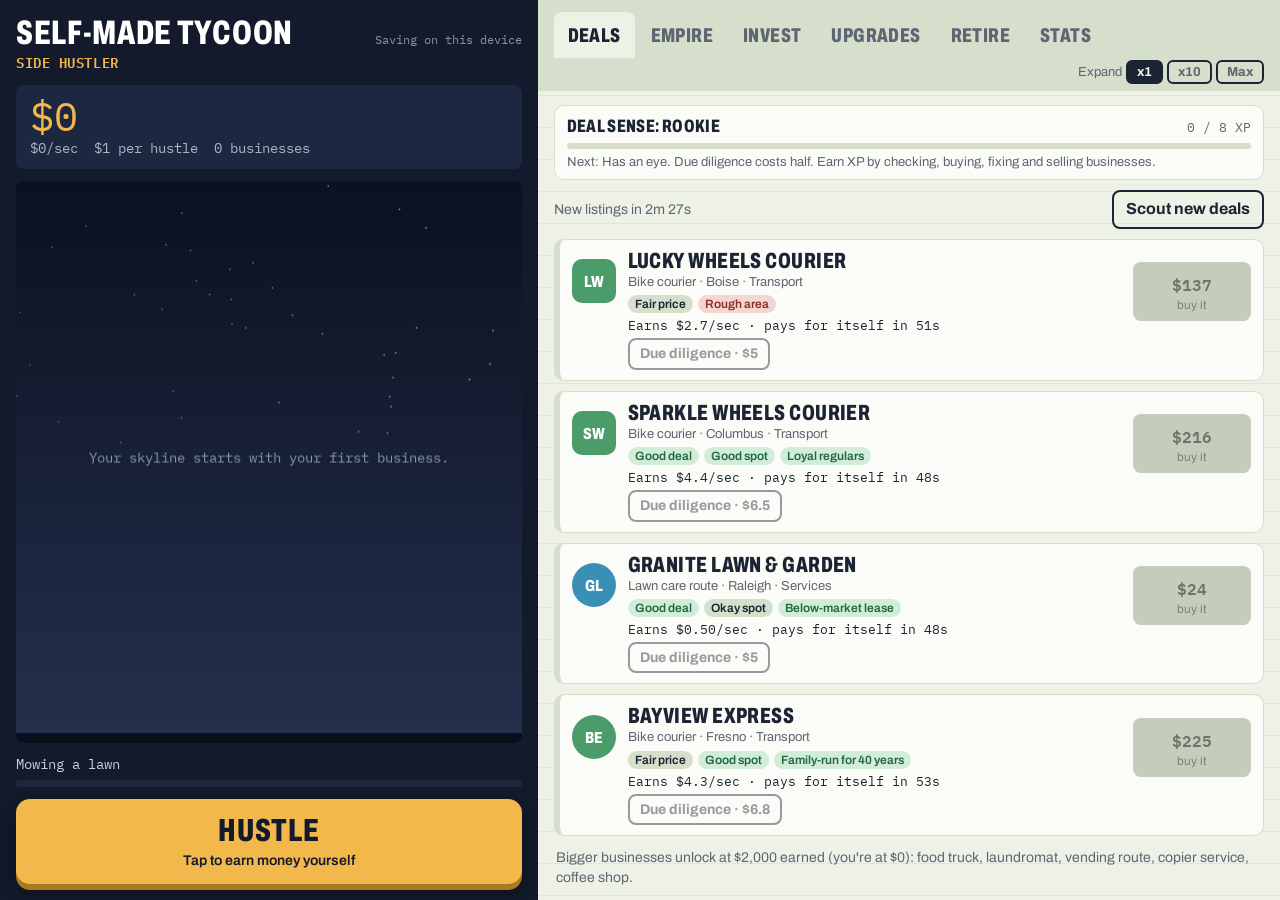
==== commit 4539973a: "Merge remote-tracking branch 'origin/main' into claude/project-thread-3pwjtv # Conflicts: #	README.m" ====
--- a/self-made-tycoon/index.html
+++ b/self-made-tycoon/index.html
@@ -2458,26 +2458,272 @@
    Keep everything for this investment in this file. Its tests go in
    tests/invest_crypto.py and run on the built index.html.
    ===================================================================== */
-
 /* =====================================================================
-   INVESTMENT: FRANCHISING  (not built yet)
-   Planned: Turn a business that's doing well into a franchise brand, then earn
-   royalties as franchisees open locations.
-
-   To build it, replace this comment's "not built yet" and call
-   registerInvestment() (see 20-invest.js for every hook), for example:
-
-     registerInvestment({
-       id: "franchising", name: "Franchising", order: 60, unlockTier: 2,
-       fresh: () => ({ }),
-       validate: saved => ({ }),
-       earn(seconds) { return 0; },
-       render(card, full) { },
-     });
-
-   Keep everything for this investment in this file. Its tests go in
-   tests/invest_franchising.py and run on the built index.html.
+   INVESTMENT: FRANCHISING
+   Turn one of your businesses that's doing well into a franchise BRAND.
+   Other people (franchisees) then pay to open their own locations under
+   your name, and every location sends you a royalty.
+
+   How it plays (one card, one decision):
+     - The card lists your businesses that are ready to franchise: at
+       least level FR.minLevel (the concept is proven) with no problems
+       (nobody buys a franchise with bad reviews or messy books), in a
+       kind of business that really gets franchised (diners and car
+       washes do; hospitals and airlines don't).
+     - Decide: LAUNCH THE BRAND. You pay once for the lawyers, the
+       operations manual and training.
+     - Franchisees then open locations by themselves, one every
+       FR.openSeconds() (faster for small businesses). Each opening pays
+       you a franchise fee, and each open location pays a royalty every
+       second, forever.
+     - How big the brand can grow depends on the flagship: FR.capPerLevel
+       locations per level of the business you franchised. Expanding the
+       flagship lets the brand grow further.
+
+   The real-world numbers behind it: a royalty is usually around 6% of a
+   franchisee's sales, which is roughly a third of what a small business
+   keeps as profit. So each location pays you FR.royaltyShare (30%) of
+   what a plain level-1 business of that kind earns.
+
+   Pacing: the launch cost is set so a brand at its starting size pays
+   for itself in about FR.paybackSeconds (50 minutes). That's in line with
+   expanding a business at mid levels, but franchising keeps growing on
+   its own while you do other things.
+
+   If you sell the flagship, the brand stays yours (you own the name,
+   not the store), but it can't grow past the size it had reached.
    ===================================================================== */
+(() => {
+  // ---------- Tuning ----------
+  const FR = {
+    minLevel: 10,            // a business must reach its first doubling to be franchised
+    capPerLevel: 3,          // locations the brand can reach per flagship level...
+    maxCap: 300,             // ...up to this many
+    royaltyShare: 0.3,       // each location pays 30% of a plain level-1 unit's income
+    paybackSeconds: 3000,    // launch cost = this many seconds of royalties at the starting cap
+    feeSeconds: 120,         // each opening pays a fee worth 2 minutes of its royalty
+    // Seconds between openings: a thirtieth of the tier's payback time,
+    // kept between 20 seconds and 2 minutes.
+    openSeconds: tier => Math.min(120, Math.max(20, TIER_PAYBACK[tier] / 30)),
+    rogueSeconds: 180,       // "rogue franchisee" event: enforcing costs 3 minutes of the brand's royalties
+    rogueClose: 0.2,         // ignoring it closes 20% of locations...
+    roguePause: 600,         // ...and stops new openings for 10 minutes
+  };
+  // Kinds of business that really get franchised (ids from INDUSTRIES)
+  const FRANCHISABLE = new Set(["lawn", "detail", "phonefix", "foodtruck", "laundry", "coffee", "diner", "carwash", "garage",
+                                "gym", "hvac", "hardware", "grocery", "insure", "hotel", "storage"]);
+
+  // ---------- Helpers ----------
+  const me = () => inv("franchising");
+  const num = (v, d = 0) => (Number.isFinite(v) ? v : d);
+  // Royalty one open location pays per second. Your income upgrades and
+  // Legacy stars count, the same way they do for your own businesses.
+  const royaltyPer = indId => IND[indId].income * FR.royaltyShare * sectorMult(IND[indId].sector) * globalMult();
+  const brandIncome = br => br.locs * royaltyPer(br.ind);
+  const startCap = b => Math.min(FR.maxCap, b.level * FR.capPerLevel);
+  // Launch cost: based on the base income (no upgrades), so buying an
+  // upgrade doesn't make launching pricier.
+  const launchCost = b => roundNice(IND[b.ind].income * FR.royaltyShare * startCap(b) * FR.paybackSeconds);
+  const hasBrand = indId => me().brands.some(br => br.ind === indId);
+  // Why business b can't be franchised yet ("" = it can)
+  function notReady(b) {
+    if (!FRANCHISABLE.has(b.ind)) return "not a franchise kind of business";
+    if (hasBrand(b.ind)) return "you already franchise this kind";
+    if (b.level < FR.minLevel) return `needs level ${FR.minLevel}`;
+    if (problemsOf(b).length) return "fix its problems first";
+    if (b.selling) return "it's up for sale";
+    return "";
+  }
+  // Businesses ready to franchise, best first (biggest brand you could make)
+  const ready = () => state.biz.filter(b => !notReady(b)).sort((a, b) => launchCost(b) - launchCost(a));
+  // A brand's cap follows its flagship while you still own it
+  function capOf(br) {
+    const flag = state.biz.find(b => b.id === br.flagId);
+    if (flag) br.cap = Math.max(br.cap, startCap(flag));
+    return br.cap;
+  }
+
+  // ---------- The one decision: launch a brand ----------
+  function launch(bizId) {
+    const b = state.biz.find(x => x.id === bizId);
+    if (!b || notReady(b)) { toast(b ? `Can't franchise it: ${notReady(b)}` : "You don't own it any more"); return false; }
+    const cost = launchCost(b);
+    if (cost > state.cash) { toast("Not enough cash to launch the brand"); return false; }
+    state.cash -= cost;
+    me().brands.push({ flagId: b.id, ind: b.ind, name: b.name, locs: 0, cap: startCap(b), prog: 0, pausedUntil: 0, cost, earned: 0 });
+    me().record.launched++;
+    toast(`${b.name} is now a franchise brand. The first franchisee opens in ${duration(FR.openSeconds(IND[b.ind].tier) * 1000)}.`);
+    dirty = true; render(true);
+    return true;
+  }
+
+  // ---------- Earning ----------
+  // Walk through `seconds` of time for every brand: royalties from the
+  // locations open so far, and new locations opening (each with a fee)
+  // as their timers fill. Works the same for one frame or 8 hours away.
+  function earn(seconds) {
+    let total = 0;
+    const now = Date.now();
+    for (const br of me().brands) {
+      const cap = capOf(br), every = FR.openSeconds(IND[br.ind].tier), per = royaltyPer(br.ind);
+      // Openings are paused for part of this stretch after a rogue franchisee
+      const paused = Math.min(seconds, Math.max(0, (br.pausedUntil - now) / 1000));
+      let left = seconds;
+      if (paused > 0) { total += br.locs * per * paused; left -= paused; }
+      // At most one step per opening, so this loop ends quickly even after 8 hours
+      while (left > 0) {
+        if (br.locs >= cap) { total += br.locs * per * left; br.prog = 0; break; }
+        const step = Math.min(left, every - br.prog);
+        total += br.locs * per * step;
+        br.prog += step; left -= step;
+        if (br.prog >= every - 1e-9) {
+          br.prog = 0; br.locs++;
+          total += per * FR.feeSeconds;              // the new franchisee's fee
+          me().record.opened++;
+        }
+      }
+    }
+    if (total > 0) addCash(total);
+    return total;
+  }
+  // Each brand's "earned so far" (for the card's "paid back" chip): the
+  // total from earn() is split by each brand's share of royalty income at
+  // the start of the stretch. Approximate, which is fine for a progress chip.
+  function earnAndTrack(seconds) {
+    const before = me().brands.map(br => brandIncome(br));
+    const sum = before.reduce((a, x) => a + x, 0);
+    const total = earn(seconds);
+    me().brands.forEach((br, i) => { br.earned += sum > 0 ? total * before[i] / sum : total / me().brands.length; });
+    return total;
+  }
+
+  // ---------- Event: a franchisee cutting corners ----------
+  // The real headache of franchising: one bad operator can hurt the name.
+  function rogueEvent() {
+    const big = me().brands.filter(br => br.locs >= 5);
+    if (!big.length) return [];
+    return [() => {
+      const br = pick(big);
+      const fixCost = Math.max(100, brandIncome(br) * FR.rogueSeconds);
+      const close = Math.max(1, Math.ceil(br.locs * FR.rogueClose));
+      return { title: "Franchisee cutting corners", text: `One of your ${br.name} franchisees is skipping your standards and customers are posting about it. ` +
+          `Send in a training team for ${money(fixCost)}, or look the other way (about ${close} locations close and new openings stop for ${FR.roguePause / 60} minutes)?`,
+        options: [
+          { label: `Send the team: ${money(fixCost)}`, yes: true, act: () => {
+              if (state.cash < fixCost) { toast("Couldn't afford it: the bad press spread"); hurt(br, close); return; }
+              state.cash -= fixCost; toast(`${br.name}'s standards are back on track`); } },
+          { label: "Look the other way", act: () => hurt(br, close) },
+        ] };
+    }];
+  }
+  function hurt(br, close) {
+    if (!me().brands.includes(br)) return;
+    br.locs = Math.max(0, br.locs - close);
+    br.prog = 0;
+    br.pausedUntil = Date.now() + FR.roguePause * 1000;
+    me().record.closed += close;
+    toast(`${close} ${br.name} location${close > 1 ? "s" : ""} closed. New openings are on hold.`);
+  }
+
+  // ---------- Drawing the card ----------
+  // Rebuilt only when what's listed changes; numbers update in place.
+  let drawnKey = "", drawnCard = null;
+  function structure() {
+    const s = me();
+    let html = `<h2 class="cond">Franchising</h2>
+      <p class="note">Turn a business that's doing well into a brand. Franchisees open their own locations and pay you a fee plus a royalty from each one.</p>`;
+    for (const br of s.brands) {
+      html += `<div class="biz" data-brand="${br.flagId}">${logoHtml(br.name, IND[br.ind].sector)}
+          <div><h3 class="cond">${esc(br.name)} franchise</h3><div class="sub">${esc(IND[br.ind].name)} brand · launched for ${money(br.cost)}</div></div>
+          <div class="chips"></div><div class="line"></div></div>`;
+    }
+    const list = ready().slice(0, 3);
+    if (list.length) {
+      html += `<h3 class="cond" style="margin:4px 0 0">Ready to franchise</h3>`;
+      for (const b of list) {
+        const cap = startCap(b);
+        html += `<div class="biz" data-ready="${b.id}">${logoHtml(b.name, IND[b.ind].sector)}
+            <div><h3 class="cond">${esc(b.name)}</h3><div class="sub">${esc(IND[b.ind].name)} · Lv ${b.level} · room for ${cap} locations</div></div>
+            <button class="buy" id="fr-launch-${b.id}"><span class="pr">${money(launchCost(b))}</span><small>launch brand</small></button>
+            <div class="line"></div></div>`;
+      }
+    } else {
+      html += `<p class="note">${s.brands.length ? "Nothing else is ready yet. " : ""}To franchise a business, get it to level ${FR.minLevel} with no problems.
+        Food, services, auto, retail, hotels and storage franchise well; one brand per kind of business.</p>`;
+    }
+    return html;
+  }
+  function drawCard(card, full) {
+    if (full) {
+      const html = structure();
+      // Also redraw when the host hands us a brand-new, empty card (it
+      // rebuilds every card when another investment unlocks).
+      if (html !== drawnKey || card !== drawnCard) {
+        drawnKey = html; drawnCard = card;
+        const focusId = document.activeElement?.id;
+        card.innerHTML = html;
+        for (const btn of card.querySelectorAll("[id^='fr-launch-']")) btn.addEventListener("click", () => launch(Number(btn.id.slice(10))));
+        if (focusId && card.querySelector("#" + focusId)) $(focusId).focus();
+      }
+    }
+    const now = Date.now();
+    for (const row of card.querySelectorAll("[data-brand]")) {
+      const br = me().brands.find(x => x.flagId === Number(row.dataset.brand));
+      if (!br) continue;
+      const cap = capOf(br), every = FR.openSeconds(IND[br.ind].tier);
+      let next;
+      if (now < br.pausedUntil) next = `openings on hold for ${duration(br.pausedUntil - now + 999)}`;
+      else if (br.locs >= cap) next = state.biz.some(b => b.id === br.flagId) ? "full: expand the flagship to grow" : "full (you sold the flagship)";
+      else next = `next opens in ${duration((every - br.prog) * 1000 + 999)}`;
+      row.querySelector(".line").textContent = `${money(brandIncome(br))}/sec in royalties · ${next}`;
+      const chips = `<span class="chip ${br.locs ? "good" : ""}">${br.locs} / ${cap} locations</span>` +
+        (br.earned >= br.cost ? `<span class="chip great">Paid for itself</span>` : `<span class="chip">${Math.floor(br.earned / br.cost * 100)}% paid back</span>`);
+      const box = row.querySelector(".chips");
+      if (box.innerHTML !== chips) box.innerHTML = chips;
+    }
+    for (const row of card.querySelectorAll("[data-ready]")) {
+      const b = state.biz.find(x => x.id === Number(row.dataset.ready));
+      if (!b) continue;
+      const can = launchCost(b) <= state.cash;
+      row.classList.toggle("affordable", can);
+      row.querySelector(".buy").setAttribute("aria-disabled", String(!can));
+      row.querySelector(".line").textContent = `${money(royaltyPer(b.ind) * startCap(b))}/sec in royalties once it's full · a location every ${duration(FR.openSeconds(IND[b.ind].tier) * 1000)}`;
+    }
+  }
+
+  // ---------- Register ----------
+  const fresh = () => ({ brands: [], record: { launched: 0, opened: 0, closed: 0 } });
+  registerInvestment({
+    id: "franchising", name: "Franchising", order: 60, unlockTier: 2,
+    fresh,
+    validate(saved) {
+      const out = fresh();
+      const seen = new Set();
+      if (Array.isArray(saved.brands)) for (const br of saved.brands) {
+        // one brand per kind of business, and only kinds we know
+        if (!br || !IND[br.ind] || !FRANCHISABLE.has(br.ind) || seen.has(br.ind)) continue;
+        seen.add(br.ind);
+        const cap = Math.min(FR.maxCap, Math.max(1, num(br.cap, FR.minLevel * FR.capPerLevel) | 0));
+        out.brands.push({ flagId: num(br.flagId) | 0, ind: br.ind, name: String(br.name || IND[br.ind].name),
+          locs: Math.min(cap, Math.max(0, num(br.locs) | 0)), cap, prog: Math.max(0, num(br.prog)),
+          pausedUntil: Math.max(0, num(br.pausedUntil)), cost: Math.max(1, num(br.cost, 1)), earned: Math.max(0, num(br.earned)) });
+      }
+      for (const k in out.record) out.record[k] = Math.max(0, num(saved.record?.[k]));
+      return out;
+    },
+    earn: earnAndTrack,
+    netIncome: () => me().brands.reduce((a, br) => a + brandIncome(br), 0),
+    render: drawCard,
+    events: rogueEvent,
+    stats() {
+      const s = me();
+      if (!s.brands.length) return [];
+      return [["Franchise brands", s.brands.length], ["Franchise locations open", s.brands.reduce((a, br) => a + br.locs, 0)],
+              ["Franchise royalties", money(s.brands.reduce((a, br) => a + brandIncome(br), 0)) + "/sec"]];
+    },
+    test: { FR, FRANCHISABLE, launch, launchCost, notReady, ready, royaltyPer, capOf, earn: earnAndTrack, hurt, rogueEvent },
+  });
+})();
 /* =====================================================================
    INVESTMENT: BANK LOANS AND LEVERAGE
    The way most real entrepreneurs grow faster than their savings allow:
@@ -2740,26 +2986,277 @@
       LOAN_LTV, LOAN_PAY_SECONDS, LOAN_GRACE_SECONDS, LOAN_COST_SHARE, LATE_FEE, FIRE_SALE },
   });
 })();
-
 /* =====================================================================
-   INVESTMENT: PARTNERSHIPS AND PRIVATE EQUITY  (not built yet)
-   Planned: Buy a share of a big company with partners, help grow it, and cash out
-   when it sells.
-
-   To build it, replace this comment's "not built yet" and call
-   registerInvestment() (see 20-invest.js for every hook), for example:
-
-     registerInvestment({
-       id: "partnerships", name: "Partnerships and private equity", order: 80, unlockTier: 3,
-       fresh: () => ({ }),
-       validate: saved => ({ }),
-       earn(seconds) { return 0; },
-       render(card, full) { },
-     });
-
-   Keep everything for this investment in this file. Its tests go in
-   tests/invest_partnerships.py and run on the built index.html.
+   INVESTMENT: PARTNERSHIPS AND PRIVATE EQUITY
+   Team up with a private equity fund and other partners to buy a big
+   company together, help grow it, and cash out when it's sold.
+
+   How it plays (one card, one decision):
+     - One deal is on offer at a time: a made-up fund, the company it
+       wants to buy, its plan for it, and how much your share costs.
+     - The fund's TRACK RECORD is shown up front, like in real life:
+       a proven fund is safer, a first-time fund is a wilder ride.
+     - Decide: JOIN THE DEAL or PASS.
+     - Once you're in, your money is locked up for PE.holdMin..holdMax
+       real minutes while the partners work on the company. The card
+       shows what your share is worth along the way (it wobbles).
+     - When the company sells, you get your share of the sale price.
+
+   The odds (hidden, rolled when you join): each fund type has a chance
+   of the deal going bad (you get back PE.badMult, 25%) and otherwise a
+   range of returns. Expected return: proven ~1.7x, steady ~1.45x,
+   first-time ~1.7x but with a 1 in 5 chance of losing most of it.
+   A share is about PE.shareSeconds (10 minutes) of your income and is
+   tied up about 25 minutes, so a steady player in deals all the time
+   earns roughly 20% more than from businesses alone: worth doing, not
+   a replacement for building your empire.
+
+   Money rules: your share leaves your cash when you join. At the exit,
+   only the PROFIT counts as earned (see addProceeds in 06-fixsell.js).
    ===================================================================== */
+(() => {
+  // ---------- Tuning ----------
+  const PE = {
+    shareSeconds: 600,       // your share costs about 10 minutes of your steady income...
+    shareFloor: 0.2,         // ...but at least 20% of your current tier's unlock amount
+    holdMin: 20 * 60,        // seconds your money is locked up
+    holdMax: 30 * 60,
+    nextOffer: 60,           // seconds until a new deal after you pass or cash out
+    staleAfter: 360,         // an offer you leave alone is replaced after 6 minutes
+    badMult: 0.25,           // a deal gone bad returns this much
+    addOnShare: 0.25,        // "capital call" event: put in 25% more...
+    addOnBoost: 0.15,        // ...and the whole deal's return goes up by 0.15x
+  };
+  // Fund types. bad = chance the deal goes bad; otherwise the return is
+  // somewhere between lo and hi (even odds across the range).
+  const FUNDS = [
+    { name: "Proven fund",     weight: 0.3, bad: 0.05, lo: 1.3, hi: 2.3, tone: "good", says: "Every deal in their last fund made money." },
+    { name: "Steady fund",     weight: 0.5, bad: 0.08, lo: 1.1, hi: 2.0, tone: "",     says: "A long, solid track record. Few surprises." },
+    { name: "First-time fund", weight: 0.2, bad: 0.20, lo: 0.9, hi: 3.2, tone: "bad",  says: "Big promises, no track record yet." },
+  ];
+  // The partners' plan for the company (flavor; every plan is equally good)
+  const PLANS = ["Buy up smaller rivals and merge them in", "Cut waste and fix the books", "Open in new cities",
+                 "Bring in a new CEO", "Sell off the weak divisions", "Modernize everything and raise prices"];
+  // Made-up fund names, built from the game's generic surname list
+  const fundName = () => pick([
+    () => `${pick(NAME_PARTS.surname)} & ${pick(NAME_PARTS.surname)} Capital`,
+    () => `${pick(NAME_PARTS.surname)} Equity Group`,
+    () => `${pick(NAME_PARTS.surname)} Partners`,
+  ])();
+
+  // ---------- Helpers ----------
+  const me = () => inv("partnerships");
+  const num = (v, d = 0) => (Number.isFinite(v) ? v : d);
+  const rand = (a, b) => a + Math.random() * (b - a);
+  function weighted(weights) {
+    let roll = Math.random() * weights.reduce((a, w) => a + w, 0);
+    for (let i = 0; i < weights.length; i++) { roll -= weights[i]; if (roll < 0) return i; }
+    return weights.length - 1;
+  }
+
+  // A new deal: a big company from tier 3 up (or your top tier, if higher),
+  // sized to your income.
+  function makeOffer() {
+    const top = tierUnlocked();
+    const kinds = INDUSTRIES.filter(i => i.tier >= 3 && i.tier <= Math.max(3, top));
+    const ind = pick(kinds);
+    const share = roundNice(Math.max(TIERS[top].unlock * PE.shareFloor, 1000, baseIncome() * PE.shareSeconds * rand(0.8, 1.2)));
+    // The whole company is worth many times a single business of its kind
+    const worth = ind.cost * rand(30, 80);
+    return {
+      key: Math.random().toString(36).slice(2, 9),
+      company: makeName(ind), ind: ind.id, fund: fundName(), fq: weighted(FUNDS.map(f => f.weight)),
+      plan: Math.floor(Math.random() * PLANS.length), share,
+      pct: Math.max(0.1, Math.round(share / worth * 1000) / 10),     // your % of the company (flavor)
+      madeAt: Date.now(),
+    };
+  }
+  // Roll how a deal turns out, from its fund type
+  function rollMult(fq) {
+    const f = FUNDS[fq];
+    return Math.random() < f.bad ? PE.badMult : Math.round(rand(f.lo, f.hi) * 100) / 100;
+  }
+  // What your share is "marked at" partway through: it drifts from what
+  // you put in toward the final result, with a small wobble, the way a
+  // fund's quarterly reports do. (So a deal going bad shows up as a slide.)
+  function markValue(d, now = Date.now()) {
+    const t = Math.min(1, Math.max(0, (now - d.startAt) / (d.endsAt - d.startAt)));
+    const ease = t * t * (3 - 2 * t);                                   // slow start, slow finish
+    const wobble = 1 + 0.04 * Math.sin(now / 9000 + d.startAt % 97) * (1 - t);
+    return d.invested * (1 + (d.mult - 1) * ease) * wobble;
+  }
+
+  // ---------- The one decision: join or pass ----------
+  function join() {
+    const s = me(), o = s.offer;
+    if (!o) return false;
+    if (s.deal) { toast("You're already in a deal. Wait for it to sell."); return false; }
+    if (o.share > state.cash) { toast("Not enough cash for your share"); return false; }
+    state.cash -= o.share;
+    const now = Date.now();
+    s.deal = Object.assign({}, o, { invested: o.share, mult: rollMult(o.fq), startAt: now,
+                                    endsAt: now + rand(PE.holdMin, PE.holdMax) * 1000, addOn: false });
+    s.offer = null;
+    s.record.joined++;
+    toast(`You're a partner in ${o.company}. The fund plans to sell it in about ${Math.round((PE.holdMin + PE.holdMax) / 120)} minutes.`);
+    dirty = true; render(true);
+    return true;
+  }
+  function pass() {
+    const s = me();
+    if (!s.offer) return false;
+    s.offer = null;
+    s.nextOfferAt = Date.now() + PE.nextOffer * 1000;
+    dirty = true; render(true);
+    return true;
+  }
+
+  // ---------- The exit ----------
+  const news = [];             // exit pop-ups waiting for the screen to be free (not saved: the money is already paid)
+  function exitDeal(force) {
+    const s = me(), d = s.deal;
+    if (!d) return null;
+    if (force !== undefined) d.mult = force;           // tests only
+    const pay = d.invested * d.mult;
+    addProceeds(pay, d.invested);
+    s.deal = null;
+    s.nextOfferAt = Date.now() + PE.nextOffer * 1000;
+    s.record.exits++;
+    s.record.profit += pay - d.invested;
+    s.record.best = Math.max(s.record.best, d.mult);
+    s.last = { company: d.company, invested: d.invested, mult: d.mult };
+    const good = d.mult >= 1;
+    news.push({ title: good ? "Deal closed!" : "Deal went badly",
+      text: good ? `The partners sold ${d.company} to a bigger company. Your ${money(d.invested)} share came back as ${money(pay)} (${d.mult}x).`
+                 : `${d.company} struggled and was sold off cheap. You got back ${money(pay)} of your ${money(d.invested)}. That's the risk of a buyout.`,
+      amount: (good ? "+" : "") + money(pay) });
+    dirty = true;
+    return { mult: d.mult, pay };
+  }
+
+  // ---------- Event: a capital call ----------
+  // The partners want more money to buy a rival. Putting it in makes the
+  // whole deal a bit better; saying no is always safe.
+  function capitalCallEvent() {
+    const d = me().deal, now = Date.now();
+    if (!d || d.addOn || now > d.startAt + (d.endsAt - d.startAt) * 0.7) return [];
+    return [() => {
+      const extra = roundNice(d.invested * PE.addOnShare);
+      return { title: "Capital call", text: `The ${d.fund} partners found a rival to buy and fold into ${d.company}. ` +
+          `They're asking every partner for 25% more. Put in ${money(extra)}?`,
+        options: [
+          { label: `Put in ${money(extra)}`, yes: true, act: () => {
+              const cur = me().deal;
+              if (cur !== d) { toast("That deal already closed"); return; }
+              if (d.addOn) return;                     // already answered (stops a double press paying twice)
+              if (state.cash < extra) { toast("Not enough cash: you sat this one out"); return; }
+              state.cash -= extra;
+              d.invested += extra; d.addOn = true; d.mult = Math.round((d.mult + PE.addOnBoost) * 100) / 100;
+              toast(`You put in ${money(extra)}. ${d.company} just got bigger.`); } },
+          { label: "Sit it out", act: () => { if (me().deal === d) d.addOn = true; } },
+        ] };
+    }];
+  }
+
+  // ---------- Drawing the card ----------
+  let drawnKey = "", drawnCard = null;
+  function structure() {
+    const s = me(), o = s.offer, d = s.deal;
+    let html = `<h2 class="cond">Partnerships and private equity</h2>
+      <p class="note">Go in with a buyout fund and other partners on a big company. Your money is locked up while they grow it, then you share in the sale.</p>`;
+    if (d) {
+      const f = FUNDS[d.fq];
+      html += `<div class="biz" id="pe-deal">${logoHtml(d.company, IND[d.ind].sector)}
+          <div><h3 class="cond">${esc(d.company)}</h3><div class="sub">${esc(IND[d.ind].name)} · with ${esc(d.fund)} · you own ${d.pct}%</div></div>
+          <div class="chips"><span class="chip ${f.tone}">${f.name}</span><span class="chip">Plan: ${esc(PLANS[d.plan])}</span>${d.addOn && d.invested > d.share ? `<span class="chip good">Bought a rival</span>` : ""}</div>
+          <div class="line" id="pe-mark"></div></div>`;
+    } else if (o) {
+      const f = FUNDS[o.fq];
+      html += `<div class="biz" id="pe-offer">${logoHtml(o.company, IND[o.ind].sector)}
+          <div><h3 class="cond">${esc(o.company)}</h3><div class="sub">${esc(IND[o.ind].name)} · led by ${esc(o.fund)}</div></div>
+          <button class="buy" id="pe-join"><span class="pr">${money(o.share)}</span><small>join for ${o.pct}%</small></button>
+          <div class="chips"><span class="chip ${f.tone}">${f.name}: ${esc(f.says)}</span></div>
+          <div class="line">Plan: ${esc(PLANS[o.plan])} · sells in about ${Math.round((PE.holdMin + PE.holdMax) / 120)} min</div>
+          <div class="acts"><button class="smallbtn" id="pe-pass">Pass</button></div></div>`;
+    } else html += `<p class="note" id="pe-wait"></p>`;
+    if (s.last) html += `<p class="note">Last deal: ${esc(s.last.company)} <strong style="color:var(${s.last.mult >= 1 ? "--money" : "--loss"})">${s.last.mult}x</strong> on ${money(s.last.invested)}</p>`;
+    return html;
+  }
+  function drawCard(card, full) {
+    if (full) {
+      const html = structure();
+      // Also redraw when the host hands us a brand-new, empty card (it
+      // rebuilds every card when another investment unlocks).
+      if (html !== drawnKey || card !== drawnCard) {
+        drawnKey = html; drawnCard = card;
+        const focusId = document.activeElement?.id;
+        card.innerHTML = html;
+        card.querySelector("#pe-join")?.addEventListener("click", join);
+        card.querySelector("#pe-pass")?.addEventListener("click", pass);
+        if (focusId && card.querySelector("#" + focusId)) $(focusId).focus();
+      }
+    }
+    const s = me(), now = Date.now();
+    const btn = card.querySelector("#pe-join");
+    if (btn && s.offer) {
+      const can = s.offer.share <= state.cash;
+      btn.setAttribute("aria-disabled", String(!can));
+      card.querySelector("#pe-offer").classList.toggle("affordable", can);
+    }
+    const mark = card.querySelector("#pe-mark");
+    if (mark && s.deal) {
+      const v = markValue(s.deal, now), left = s.deal.endsAt - now;
+      mark.textContent = `Your ${money(s.deal.invested)} is worth about ${money(v)} (${(v / s.deal.invested).toFixed(2)}x) · ` +
+        (left > 0 ? `sale in ${duration(left + 999)}` : "closing the sale...");
+    }
+    const wait = card.querySelector("#pe-wait");
+    if (wait) wait.textContent = `The next deal comes your way in ${duration(Math.max(0, s.nextOfferAt - now) + 999)}.`;
+  }
+
+  // ---------- Register ----------
+  const fresh = () => ({ offer: null, nextOfferAt: 0, deal: null, last: null, record: { joined: 0, exits: 0, best: 0, profit: 0 } });
+  // Clean one saved offer or deal (null if it's broken)
+  function cleanOffer(o) {
+    if (!o || typeof o !== "object" || !IND[o.ind] || !Number.isFinite(o.share) || o.share <= 0) return null;
+    return { key: String(o.key || "o"), company: String(o.company || IND[o.ind].name), ind: o.ind, fund: String(o.fund || "The fund"),
+      fq: FUNDS[o.fq] ? o.fq : 1, plan: PLANS[o.plan] ? o.plan : 0, share: o.share, pct: Math.max(0.1, num(o.pct, 1)),
+      madeAt: num(o.madeAt, Date.now()) };
+  }
+  registerInvestment({
+    id: "partnerships", name: "Partnerships and private equity", order: 80, unlockTier: 3,
+    fresh,
+    validate(saved) {
+      const out = fresh();
+      out.offer = cleanOffer(saved.offer);
+      out.nextOfferAt = Math.max(0, num(saved.nextOfferAt));
+      const d = cleanOffer(saved.deal);
+      if (d && Number.isFinite(saved.deal.mult) && Number.isFinite(saved.deal.startAt) && Number.isFinite(saved.deal.endsAt)) {
+        out.deal = Object.assign(d, { invested: Math.max(d.share, num(saved.deal.invested, d.share)),
+          mult: Math.min(5, Math.max(0, saved.deal.mult)), startAt: saved.deal.startAt,
+          endsAt: Math.max(saved.deal.startAt + 1000, saved.deal.endsAt), addOn: !!saved.deal.addOn });
+      }
+      if (saved.last && Number.isFinite(saved.last.mult)) out.last = { company: String(saved.last.company || ""), invested: num(saved.last.invested), mult: saved.last.mult };
+      for (const k in out.record) out.record[k] = num(saved.record?.[k]);
+      return out;
+    },
+    tick(now) {
+      if (!investUnlocked(this)) return;
+      const s = me();
+      if (news.length && !modalOpen()) { const n = news.shift(); showModal(n.title, n.text, n.amount); }   // shown a tick later (see startups.js)
+      if (s.deal && now >= s.deal.endsAt) exitDeal();
+      if (s.offer && now - s.offer.madeAt > PE.staleAfter * 1000) { s.offer = null; s.nextOfferAt = now; }
+      if (!s.deal && !s.offer && now >= s.nextOfferAt) { s.offer = makeOffer(); dirty = true; }
+    },
+    render: drawCard,
+    events: capitalCallEvent,
+    stats() {
+      const r = me().record;
+      if (!r.joined) return [];
+      return [["Buyout deals joined", r.joined], ["Deals sold", r.exits + (r.exits ? ` (best ${r.best}x)` : "")], ["Profit from deals", money(r.profit)]];
+    },
+    test: { PE, FUNDS, makeOffer, rollMult, markValue, join, pass, exitDeal, capitalCallEvent, news },
+  });
+})();
 
 /* =====================================================================
    INVESTMENT: REAL ESTATE  (not built yet)
@@ -2787,26 +3284,337 @@
    Keep everything for this investment in this file. Its tests go in
    tests/invest_real_estate.py and run on the built index.html.
    ===================================================================== */
-
 /* =====================================================================
-   INVESTMENT: ANGEL AND STARTUP STAKES  (not built yet)
-   Planned: Fund a made-up startup pitch. Most fail and a rare one pays 50x or more.
-   Due diligence first improves your odds.
-
-   To build it, replace this comment's "not built yet" and call
-   registerInvestment() (see 20-invest.js for every hook), for example:
-
-     registerInvestment({
-       id: "startups", name: "Angel and startup stakes", order: 50, unlockTier: 2,
-       fresh: () => ({ }),
-       validate: saved => ({ }),
-       earn(seconds) { return 0; },
-       render(card, full) { },
-     });
-
-   Keep everything for this investment in this file. Its tests go in
-   tests/invest_startups.py and run on the built index.html.
+   INVESTMENT: ANGEL AND STARTUP STAKES
+   Being an "angel investor": you write a check to a tiny made-up startup
+   for a small slice of the company, then wait to see what happens.
+
+   How it plays (one card, one decision):
+     - One founder pitch is on the card at a time: a made-up company, a
+       one-line idea, how much they want and for what share.
+     - Decide: FUND IT or PASS. Before deciding you can pay for DUE
+       DILIGENCE (a small share of the check), which tells you how good
+       the startup really is.
+     - Funded startups sit in your portfolio (up to SU.slots at once).
+       After SU.waitMin..waitMax real minutes the result comes in.
+
+   The real-world lesson built into the numbers:
+     - MOST STARTUPS FAIL. Even the good ones fail about half the time.
+     - Returns come from rare big wins: about 1 in 230 blind checks (and
+       about 1 in 50 standouts) becomes a "unicorn" paying 50x to 100x.
+     - Funding blind is barely better than breaking even. Doing your
+       homework and only funding the solid ones is what makes it pay,
+       just like real angel investing.
+
+   Every pitch has a hidden GRADE (0 weak, 1 solid, 2 standout). The grade
+   sets the odds of each OUTCOME. Due diligence reveals the grade (as a
+   plain-English finding, not a number).
+
+   Money rules (same as selling a business, see addProceeds in
+   06-fixsell.js): the check leaves your cash when you fund it, and only
+   the PROFIT on a win counts as "earned" (toward tiers, upgrades and
+   Legacy stars). Getting your own money back doesn't count twice.
+
+   Everything lives inside one function so this file's names can't clash
+   with the other investment files (they all share one script).
    ===================================================================== */
+(() => {
+  // ---------- Tuning ----------
+  const SU = {
+    slots: 2,                   // startups you can hold at once (keeps it a choice, not a firehose)
+    checkSeconds: 240,          // a check is about 4 minutes of your steady income...
+    checkFloor: 0.1,            // ...but at least 10% of your current tier's unlock amount
+    ddShare: 0.05,              // due diligence costs 5% of the check
+    nextPitch: 20,              // seconds until the next pitch after you fund or pass
+    staleAfter: 300,            // an untouched pitch is replaced after 5 minutes (so check sizes keep up)
+    waitMin: 12 * 60,           // seconds until a funded startup's result comes in
+    waitMax: 20 * 60,
+    keepResults: 4,             // recent results shown on the card
+  };
+
+  // OUTCOMES: what a startup can turn into. mult = what your check turns into.
+  // The unicorn's mult is a range (50x to 100x), rolled when it happens.
+  const OUTCOMES = [
+    { id: "fail",    mult: 0,   title: "Shut down",      text: n => `${n} ran out of money and shut down.` },
+    { id: "acqui",   mult: 1,   title: "Bought for the team", text: n => `A bigger company hired ${n}'s team and bought the leftovers. You got your money back.` },
+    { id: "acquired",mult: 3,   title: "Acquired!",      text: n => `${n} was bought by a bigger company.` },
+    { id: "bigexit", mult: 10,  title: "Big exit!",      text: n => `${n} took off and sold for a fortune.` },
+    { id: "unicorn", mult: [50, 100], title: "Unicorn!", text: n => `${n} became a household name. Your tiny early check is now worth a mint.` },
+  ];
+  // GRADES: how good a startup really is. weight = how often a pitch has
+  // this grade. odds = chance of each outcome above, in the same order.
+  // Expected return per $1 (worked out by hand, checked by the test):
+  //   weak ~0.18x, solid ~1.25x, standout ~3.1x; blind average ~1.1x;
+  //   funding only solid + standout after due diligence ~1.7x.
+  const GRADES = [
+    { name: "Weak",     weight: 0.40, tone: "bad",  odds: [0.88, 0.09, 0.03, 0,     0],
+      finds: ["No paying customers yet", "The founders are fighting over who owns what", "Burning cash with nothing to show",
+              "It's a copy of three other apps"] },
+    { name: "Solid",    weight: 0.45, tone: "",     odds: [0.622, 0.18, 0.155, 0.04, 0.003],
+      finds: ["Real customers, but money runs out in 9 months", "Growing steadily, nothing flashy", "Good team in a crowded market"] },
+    { name: "Standout", weight: 0.15, tone: "good", odds: [0.50, 0.18, 0.22, 0.08,  0.02],
+      finds: ["Sales are doubling every quarter", "The founders sold their last company", "Customers are begging for it"] },
+  ];
+
+  // Made-up startups. sector picks the logo color (SECTORS in 01-data.js).
+  const IDEAS = [
+    ["Scheduling app for dog groomers", "tech"], ["A robot that folds laundry", "tech"], ["Plant-based beef jerky", "food"],
+    ["Drone delivery for farm parts", "transport"], ["Smart locks for storage units", "property"], ["Payroll app for small restaurants", "finance"],
+    ["Rent-a-tool marketplace", "retail"], ["Solar carports for parking lots", "property"], ["Office coffee by subscription", "food"],
+    ["Sensors that warn of roof leaks", "tech"], ["Marketplace for used restaurant gear", "retail"], ["Oil changes in your office parking lot", "auto"],
+    ["Late-night taco delivery kitchen", "food"], ["Booking app for youth sports leagues", "fun"], ["Same-day courier for pharmacies", "transport"],
+    ["Food truck insurance you buy by text", "finance"], ["Indoor mini golf with arcade games", "fun"], ["Self-serve dog wash stations", "services"],
+    ["Software that routes HVAC crews", "services"], ["EV chargers for apartment buildings", "auto"],
+  ];
+  const NAME_ENDS = [" Labs", " Loop", " Nest", " Works", " Stack", "ly", " Base", " Kit", "ify", " Hub"];
+  // What every founder says before you look closer (shown until due diligence)
+  const HYPE = ["\"This market is huge.\"", "\"Nobody else is doing this.\"", "\"Our users love us.\"",
+                "\"We'll be everywhere in a year.\"", "\"We just need a little runway.\""];
+
+  // ---------- Helpers ----------
+  const me = () => inv("startups");
+  const num = (v, d = 0) => (Number.isFinite(v) ? v : d);
+  const rand = (a, b) => a + Math.random() * (b - a);
+  // Pick an index from a list of weights that add up to about 1
+  function weighted(weights) {
+    let roll = Math.random() * weights.reduce((a, w) => a + w, 0);
+    for (let i = 0; i < weights.length; i++) { roll -= weights[i]; if (roll < 0) return i; }
+    return weights.length - 1;
+  }
+  const ddCostOf = p => Math.max(1, p.check * SU.ddShare);
+
+  // A new founder pitch, sized to how much you earn right now
+  function makePitch() {
+    const [idea, sector] = pick(IDEAS);
+    const floor = TIERS[tierUnlocked()].unlock * SU.checkFloor;
+    const check = roundNice(Math.max(floor, 50, baseIncome() * SU.checkSeconds * rand(0.7, 1.3)));
+    const pct = Math.round(rand(3, 12));                 // share of the company you'd get
+    return {
+      key: Math.random().toString(36).slice(2, 9),
+      name: pick(NAME_PARTS.tech) + pick(NAME_ENDS), idea, sector, check, pct,
+      grade: weighted(GRADES.map(g => g.weight)),       // hidden until due diligence
+      find: 0,                                           // which finding due diligence reports (picked below)
+      hype: pick(HYPE),
+      checked: false,
+      madeAt: Date.now(),
+    };
+  }
+
+  // ---------- The one decision: fund, pass (and the optional homework) ----------
+  function checkPitch() {
+    const s = me(), p = s.pitch;
+    if (!p || p.checked) return false;
+    const cost = ddCostOf(p);
+    if (cost > state.cash) { toast("Not enough cash for due diligence"); return false; }
+    state.cash -= cost;
+    p.checked = true;
+    p.find = Math.floor(Math.random() * GRADES[p.grade].finds.length);
+    s.record.checks++;
+    toast(`Due diligence: ${GRADES[p.grade].finds[p.find].toLowerCase()}.`);
+    dirty = true; render(true);
+    return true;
+  }
+  function fund() {
+    const s = me(), p = s.pitch;
+    if (!p) return false;
+    if (s.stakes.length >= SU.slots) { toast(`You can back ${SU.slots} startups at a time. Wait for a result first.`); return false; }
+    if (p.check > state.cash) { toast("Not enough cash to fund it"); return false; }
+    state.cash -= p.check;
+    s.stakes.push({ key: p.key, name: p.name, idea: p.idea, sector: p.sector, check: p.check, pct: p.pct, grade: p.grade,
+                    checked: p.checked, endsAt: Date.now() + rand(SU.waitMin, SU.waitMax) * 1000 });
+    s.record.funded++;
+    s.pitch = null;
+    s.nextPitchAt = Date.now() + SU.nextPitch * 1000;
+    toast(`You own ${p.pct}% of ${p.name}. Results in about ${Math.round((SU.waitMin + SU.waitMax) / 120)} minutes.`);
+    dirty = true; render(true);
+    return true;
+  }
+  function pass() {
+    const s = me();
+    if (!s.pitch) return false;
+    s.pitch = null;
+    s.nextPitchAt = Date.now() + SU.nextPitch * 1000;
+    dirty = true; render(true);
+    return true;
+  }
+
+  // ---------- Results ----------
+  // Roll a stake's outcome from its grade's odds and pay it out.
+  // `force` (tests only) picks the outcome index instead of rolling.
+  const news = [];                 // big wins waiting to be shown in a pop-up (not saved: the money is already paid)
+  function resolve(stake, force) {
+    const s = me();
+    const o = force ?? weighted(GRADES[stake.grade].odds);
+    const out = OUTCOMES[o];
+    const mult = Array.isArray(out.mult) ? Math.round(rand(out.mult[0], out.mult[1])) : out.mult;
+    const pay = stake.check * mult;
+    if (pay > 0) addProceeds(pay, stake.check);
+    s.stakes = s.stakes.filter(x => x !== stake);
+    s.record.profit += pay - stake.check;
+    if (mult >= 3) { s.record.exits++; s.record.best = Math.max(s.record.best, mult); }
+    s.results.unshift({ name: stake.name, check: stake.check, mult, o });
+    s.results.length = Math.min(s.results.length, SU.keepResults);
+    // Losses and money-back are quiet toasts; real wins get a pop-up.
+    if (mult >= 3) news.push({ title: out.title, text: `${out.text(stake.name)} Your ${money(stake.check)} check paid ${mult}x.`, amount: "+" + money(pay) });
+    else toast(`${out.text(stake.name)}${mult === 0 ? ` Your ${money(stake.check)} is gone.` : ""}`);
+    dirty = true;
+    return { o, mult, pay };
+  }
+
+  // A rival investor offers to buy one of your stakes early (a
+  // "secondary sale"): take a sure profit now, or hold for the real result.
+  // Only promising startups attract offers, so an offer is a hint, not proof.
+  function secondaryEvent() {
+    const now = Date.now();
+    const ok = me().stakes.filter(x => x.grade > 0 && now < x.endsAt);
+    if (!ok.length) return [];
+    return [() => {
+      const st = pick(ok);
+      const offer = roundNice(st.check * rand(1.6, 3));
+      return { title: "Someone wants your stake", text: `A bigger fund wants to buy your ${st.pct}% of ${st.name} for ${money(offer)} now. You put in ${money(st.check)}. Sell, or hold out for the real result?`,
+        options: [
+          { label: `Sell for ${money(offer)}`, yes: true, act: () => {
+              const s = me();
+              if (!s.stakes.includes(st)) { toast(`${st.name}'s result already came in`); return; }   // it finished while the offer was up
+              s.stakes = s.stakes.filter(x => x !== st);
+              addProceeds(offer, st.check);
+              s.record.profit += offer - st.check;
+              s.record.sold++;
+              s.results.unshift({ name: st.name, check: st.check, mult: Math.round(offer / st.check * 10) / 10, o: -1 });
+              s.results.length = Math.min(s.results.length, SU.keepResults);
+              toast(`Sold your stake in ${st.name}`);
+            } },
+          { label: "Hold", act: () => {} },
+        ] };
+    }];
+  }
+
+  // ---------- Drawing the card ----------
+  // The card is rebuilt only when what's on it changes (a new pitch, a
+  // result...). Numbers that tick (countdowns, can-I-afford-it) are
+  // updated in place every frame, so a button never vanishes under your
+  // finger and controller focus stays put.
+  let drawnKey = "", drawnCard = null;
+  function structure() {
+    const s = me(), p = s.pitch;
+    let html = `<h2 class="cond">Startup stakes</h2>
+      <p class="note">Back a founder with a check for a slice of their company. Most startups fail; a rare one pays 50x or more. Due diligence shows you which ones are worth it.</p>`;
+    if (p) {
+      const g = GRADES[p.grade];
+      const finding = p.checked ? `<span class="chip ${g.tone}">${esc(g.name)}: ${esc(g.finds[p.find])}</span>`
+                                : `<span class="chip">Founder says ${esc(p.hype)}</span>`;
+      html += `<div class="biz" id="su-pitch">${logoHtml(p.name, p.sector)}
+          <div><h3 class="cond">${esc(p.name)}</h3><div class="sub">${esc(p.idea)} · ${SECTORS[p.sector].name}</div></div>
+          <button class="buy" id="su-fund"><span class="pr">${money(p.check)}</span><small>fund it for ${p.pct}%</small></button>
+          <div class="chips">${finding}</div>
+          <div class="line">Values the company at ${money(p.check / p.pct * 100)}</div>
+          <div class="acts">${p.checked ? "" : `<button class="smallbtn" id="su-dd">Due diligence · ${money(ddCostOf(p))}</button>`}
+            <button class="smallbtn" id="su-pass">Pass</button></div></div>`;
+    } else html += `<p class="note" id="su-wait"></p>`;
+    if (s.stakes.length) {
+      html += `<h3 class="cond" style="margin:4px 0 0">Your startups (${s.stakes.length} of ${SU.slots})</h3>`;
+      for (const st of s.stakes) {
+        html += `<div class="biz">${logoHtml(st.name, st.sector)}
+            <div><h3 class="cond">${esc(st.name)}</h3><div class="sub">${esc(st.idea)} · ${st.pct}% for ${money(st.check)}</div></div>
+            <div class="line" data-ends="${st.endsAt}"></div></div>`;
+      }
+    }
+    if (s.results.length) {
+      html += `<p class="note">Recent results: ` + s.results.map(r =>
+        `${esc(r.name)} <strong style="color:var(${r.mult >= 1 ? "--money" : "--loss"})">${r.o === -1 ? "sold at " : ""}${r.mult}x</strong>`).join(" · ") + `</p>`;
+    }
+    return html;
+  }
+  function drawCard(card, full) {
+    if (full) {
+      const html = structure();
+      // Also redraw when the host hands us a brand-new, empty card (it
+      // rebuilds every card when another investment unlocks).
+      if (html !== drawnKey || card !== drawnCard) {
+        drawnKey = html; drawnCard = card;
+        const focusId = document.activeElement?.id;
+        card.innerHTML = html;
+        card.querySelector("#su-fund")?.addEventListener("click", fund);
+        card.querySelector("#su-dd")?.addEventListener("click", checkPitch);
+        card.querySelector("#su-pass")?.addEventListener("click", pass);
+        if (focusId && card.querySelector("#" + focusId)) $(focusId).focus();
+      }
+    }
+    // live bits
+    const s = me(), p = s.pitch, now = Date.now();
+    const fundBtn = card.querySelector("#su-fund");
+    if (fundBtn && p) {
+      const can = p.check <= state.cash && s.stakes.length < SU.slots;
+      fundBtn.setAttribute("aria-disabled", String(!can));
+      card.querySelector("#su-pitch").classList.toggle("affordable", can);
+      fundBtn.querySelector("small").textContent = s.stakes.length >= SU.slots ? "portfolio full" : `fund it for ${p.pct}%`;
+    }
+    const dd = card.querySelector("#su-dd");
+    if (dd && p) dd.setAttribute("aria-disabled", String(ddCostOf(p) > state.cash));
+    const wait = card.querySelector("#su-wait");
+    if (wait) wait.textContent = `Next founder pitch in ${duration(Math.max(0, s.nextPitchAt - now) + 999)}.`;
+    for (const el of card.querySelectorAll("[data-ends]")) {
+      const left = Number(el.dataset.ends) - now;
+      el.textContent = left > 0 ? `Results in ${duration(left + 999)}` : "Results are in...";
+    }
+  }
+
+  // ---------- Register ----------
+  const fresh = () => ({ pitch: null, nextPitchAt: 0, stakes: [], results: [],
+                         record: { funded: 0, checks: 0, exits: 0, sold: 0, best: 0, profit: 0 } });
+  registerInvestment({
+    id: "startups", name: "Startup stakes", order: 50, unlockTier: 2,
+    fresh,
+    // Never trust a save: rebuild every field from known-good pieces.
+    validate(saved) {
+      const out = fresh();
+      const okGrade = g => Number.isInteger(g) && g >= 0 && g < GRADES.length;
+      const okPitch = p => p && typeof p === "object" && Number.isFinite(p.check) && p.check > 0 && okGrade(p.grade) && SECTORS[p.sector];
+      if (okPitch(saved.pitch)) {
+        const p = saved.pitch;
+        out.pitch = { key: String(p.key || "p"), name: String(p.name || "Startup"), idea: String(p.idea || ""), sector: p.sector,
+          check: p.check, pct: Math.min(50, Math.max(1, num(p.pct, 5))), grade: p.grade,
+          find: Math.min(GRADES[p.grade].finds.length - 1, Math.max(0, num(p.find) | 0)), hype: String(p.hype || HYPE[0]),
+          checked: !!p.checked, madeAt: num(p.madeAt, Date.now()) };
+      }
+      out.nextPitchAt = Math.max(0, num(saved.nextPitchAt));
+      if (Array.isArray(saved.stakes)) out.stakes = saved.stakes.filter(okPitch).slice(0, SU.slots).map(st => ({
+        key: String(st.key || "s"), name: String(st.name || "Startup"), idea: String(st.idea || ""), sector: st.sector,
+        check: st.check, pct: Math.min(50, Math.max(1, num(st.pct, 5))), grade: st.grade, checked: !!st.checked,
+        endsAt: num(st.endsAt, Date.now()) }));
+      if (Array.isArray(saved.results)) out.results = saved.results.filter(r => r && Number.isFinite(r.mult)).slice(0, SU.keepResults)
+        .map(r => ({ name: String(r.name || "Startup"), check: num(r.check), mult: r.mult, o: num(r.o) | 0 }));
+      for (const k in out.record) out.record[k] = num(saved.record?.[k]);
+      return out;
+    },
+    // No steady income: money only moves on fund / result. Results that
+    // came due while you were away are paid out by tick() below.
+    tick(now) {
+      if (!investUnlocked(this)) return;
+      const s = me();
+      // Show a big win from an earlier tick once no other pop-up is up
+      // (so it isn't hidden behind "While you were out", which opens right
+      // after the first tick on load).
+      if (news.length && !modalOpen()) { const n = news.shift(); showModal(n.title, n.text, n.amount); }
+      for (const st of [...s.stakes]) if (now >= st.endsAt) resolve(st);
+      // A pitch left alone too long goes stale (another founder calls), so
+      // check sizes keep up with your income.
+      if (s.pitch && !s.pitch.checked && now - s.pitch.madeAt > SU.staleAfter * 1000) { s.pitch = null; s.nextPitchAt = now; }
+      if (!s.pitch && now >= s.nextPitchAt) { s.pitch = makePitch(); dirty = true; }
+    },
+    render: drawCard,
+    events: secondaryEvent,
+    stats() {
+      const r = me().record;
+      if (!r.funded) return [];
+      return [["Startups funded", r.funded], ["Startup exits (3x or more)", r.exits + (r.best ? ` (best ${r.best}x)` : "")],
+              ["Profit from startups", money(r.profit)]];
+    },
+    // Handles for tests/invest_startups.py
+    test: { SU, GRADES, OUTCOMES, makePitch, checkPitch, fund, pass, resolve, news,
+            odds: g => GRADES[g].odds, outcomeMults: () => OUTCOMES.map(o => o.mult) },
+  });
+})();
 /* =====================================================================
    INVESTMENT: STOCK MARKET
    Owning a small slice of other people's companies instead of running
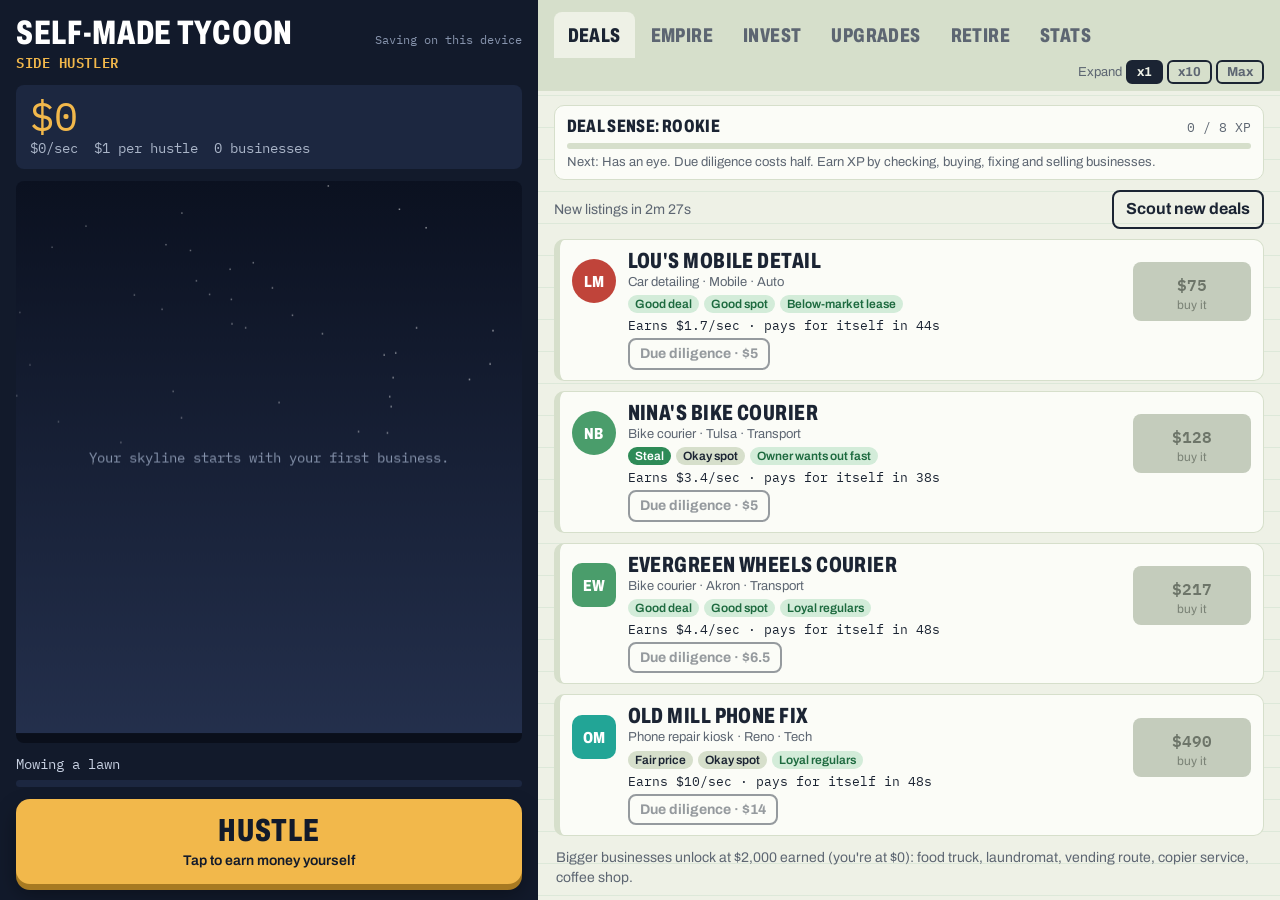
==== commit 754e0c1b: "Merge main (loans, stocks, bonds, test fixes) into commodities and crypto Kept both sides of the REA" ====
--- a/self-made-tycoon/index.html
+++ b/self-made-tycoon/index.html
@@ -2422,14 +2422,739 @@
 })();
 
 /* =====================================================================
-   INVESTMENT: COMMODITIES  (not built yet)
-   Planned: Gold steadies your portfolio, while oil and grain swing with news events.
+   INVESTMENT: COMMODITIES  (gold, oil and grain)
+
+   What a real owner learns here: raw materials don't pay you anything
+   while you hold them. There's no rent and no dividend. You make money
+   only by buying low and selling high, and the one thing gold is good for
+   is holding its value when everything else gets scary.
+
+   The three markets each have a personality:
+     Gold  - barely moves and creeps up slowly. When bad news hits oil or
+             grain, scared money runs to gold and it jumps a little.
+     Oil   - swings with the economy. The "Hot economy" event pushes it
+             up, and supply news can move it 15-25% in a minute or two.
+     Grain - follows the seasons (a slow up-and-down wave, one "year" per
+             real hour) and jumps on weather news.
+
+   How a price moves (every STEP seconds, also while you're away):
+     * It drifts back toward a "fair" price (mean reversion), so a spike
+       fades over the next 15-30 minutes, the way news does.
+     * It wiggles randomly around that (volatility).
+     * News "shocks" push it up or down over a minute or two.
+   The random numbers come from a seeded generator stored in the save, so
+   reloading the page can't re-roll a bad price.
+
+   Why this can't be a money machine:
+     * Prices have no built-in growth except gold's slow, LINEAR creep
+       (no compounding), so holding forever doesn't snowball.
+     * Every buy and sell costs FEE (1%), so rapid flipping loses money.
+     * You can only put in about an hour of your business income
+       (cap(): CAP_SECONDS of income, at least CAP_FLOOR). The best
+       possible timing of the grain seasons adds roughly +8% to your
+       income, and only if you watch it every hour.
+     * Only the PROFIT part of a sale counts toward "earned" (unlocks and
+       Legacy stars), the same as selling a business (addProceeds).
+
+   One card, one decision per market: buy a lot, or sell what you hold.
+   ===================================================================== */
+(() => {
+  const ID = "commodities";
+  const STEP = 5;                  // seconds of market time per price step
+  const HIST_EVERY = 6;            // record the price for the chart every 6 steps (30s)
+  const HIST_LEN = 40;             // chart shows the last 40 points (20 minutes)
+  const FEE = 0.01;                // 1% on every buy and every sell
+  const CAP_SECONDS = 3600;        // can hold up to 1 hour of business income...
+  const CAP_FLOOR = 25000;         // ...but never less than this
+  const MAX_CATCHUP = 8 * 3600;    // same 8-hour cap as away earnings
+  const NEWS_PER_HOUR = 0.25;      // random oil/grain news while you hold (about once per 4 hours each)
+
+  // The three markets. base = starting fair price, vol = typical random
+  // move per hour (as a fraction), half = seconds for half of a gap to the
+  // fair price to close (mean reversion).
+  const ASSETS = {
+    gold:  { name: "Gold",  unit: "oz",     base: 1800, vol: 0.03, half: 1800,
+             blurb: "Barely moves and creeps up slowly. Jumps when bad news scares everyone." },
+    oil:   { name: "Oil",   unit: "barrel", base: 80,   vol: 0.10, half: 900,
+             blurb: "Swings with the economy: a hot economy pushes it up. Supply news moves it fast." },
+    grain: { name: "Grain", unit: "bushel", base: 6.5,  vol: 0.07, half: 1200,
+             blurb: "Follows the seasons: cheap after harvest, dear before it. Weather news moves it." },
+  };
+  const IDS = Object.keys(ASSETS);
+
+  // Headlines for the random news that happens on its own (not the pop-up events)
+  const NEWS = {
+    oil:   { up: ["A refinery fire shuts down a big plant", "Pipeline repairs slow deliveries", "Shipping lanes are jammed"],
+             down: ["Drivers are buying fewer gallons", "A huge new tanker fleet arrives", "Factories cut back on fuel"] },
+    grain: { up: ["Hail flattens fields out west", "A late frost hits the wheat", "Export orders pour in"],
+             down: ["Perfect weather: a bumper crop is coming", "Buyers overseas cancel orders", "Silos are overflowing"] },
+  };
+
+  // ---------- small helpers ----------
+  const S = () => inv(ID);
+  // A number from a save, forced into [lo, hi]; def if it isn't a number
+  const num = (v, lo, hi, def) => (typeof v === "number" && Number.isFinite(v) ? Math.min(hi, Math.max(lo, v)) : def);
+
+  // Seeded random numbers (mulberry32). The seed lives in the save, so the
+  // same save always produces the same future prices.
+  function rand(st) {
+    st.seed = (st.seed + 0x6D2B79F5) | 0;
+    let t = st.seed;
+    t = Math.imul(t ^ (t >>> 15), t | 1);
+    t ^= t + Math.imul(t ^ (t >>> 7), t | 61);
+    return ((t ^ (t >>> 14)) >>> 0) / 4294967296;
+  }
+  // A bell-curve random number (mean 0, spread 1), Box-Muller method
+  function gauss(st) {
+    const u = Math.max(1e-12, rand(st)), v = rand(st);
+    return Math.sqrt(-2 * Math.log(u)) * Math.cos(2 * Math.PI * v);
+  }
+
+  // Prices like $1,812.40 or $6.52 (money() rounds small numbers too much)
+  const priceText = p => (p < 1e4 ? "$" + p.toLocaleString("en-US", { minimumFractionDigits: 2, maximumFractionDigits: 2 }) : money(p));
+
+  // The price a market drifts toward right now
+  function fair(id, st) {
+    const A = ASSETS[id], hours = st.t / 3600;
+    if (id === "gold") return A.base * (1 + 0.04 * hours) * (isBoom() ? 0.97 : 1);   // +4% of base per hour, in a straight line
+    if (id === "oil") return A.base * (isBoom() ? 1.12 : 1);                          // hot economy = more fuel burned
+    return A.base * (1 + 0.05 * Math.sin(2 * Math.PI * st.t / 3600));                 // grain: one "year" per hour, +-5%
+  }
+
+  // ---------- state ----------
+  function freshAsset(id) {
+    return { p: ASSETS[id].base, units: 0, cost: 0, hist: [], shocks: [] };
+  }
+  function fresh() {
+    const st = { seed: Math.floor(Math.random() * 2 ** 31), t: 0, acc: 0, steps: 0, profit: 0, trades: 0, a: {} };
+    for (const id of IDS) st.a[id] = freshAsset(id);
+    // Run 20 minutes of market before you arrive, so the charts aren't empty
+    for (let i = 0; i < HIST_LEN * HIST_EVERY; i++) step(st, []);
+    return st;
+  }
+  // Clean up a loaded save: keep only sane numbers, rebuild anything odd
+  function validate(saved) {
+    if (!saved || typeof saved !== "object") throw new Error("bad commodities save");
+    const st = fresh();
+    st.seed = num(saved.seed, -(2 ** 31), 2 ** 31, st.seed) | 0;
+    st.t = num(saved.t, 0, 1e9, 0);
+    st.acc = num(saved.acc, 0, STEP, 0);
+    st.steps = Math.floor(num(saved.steps, 0, 1e12, 0));
+    st.profit = num(saved.profit, -1e300, 1e300, 0);
+    st.trades = Math.floor(num(saved.trades, 0, 1e12, 0));
+    for (const id of IDS) {
+      const s = saved.a && saved.a[id], a = st.a[id];
+      if (!s || typeof s !== "object") continue;
+      const f = fair(id, st);
+      a.p = num(s.p, f / 5, f * 5, f);
+      a.units = num(s.units, 0, 1e300, 0);
+      a.cost = a.units > 0 ? num(s.cost, 0, 1e300, 0) : 0;   // no units = nothing paid in
+      a.hist = Array.isArray(s.hist) ? s.hist.filter(x => typeof x === "number" && x > 0 && Number.isFinite(x)).slice(-HIST_LEN) : [];
+      a.shocks = Array.isArray(s.shocks) ? s.shocks.filter(k => k && Number.isFinite(k.m) && k.dur > 0 && k.left > 0)
+        .slice(0, 8).map(k => ({ m: num(k.m, -3, 3, 0), dur: num(k.dur, 1, 3600, 60), left: num(k.left, 0, 3600, 0) })) : [];
+    }
+    return st;
+  }
+
+  // ---------- the market ----------
+  // Push a price by m (a change in log price: Math.log(1.2) = +20%) spread
+  // over dur seconds.
+  function addShock(id, m, dur, st = S()) {
+    st.a[id].shocks.push({ m, dur, left: dur });
+  }
+  // One STEP of market time. msgs collects headlines for holders.
+  function step(st, msgs) {
+    const dt = STEP;
+    for (const id of IDS) {
+      const A = ASSETS[id], a = st.a[id];
+      const lf = Math.log(fair(id, st));
+      let lx = Math.log(a.p);
+      lx += (Math.LN2 / A.half) * (lf - lx) * dt;            // drift back toward fair
+      lx += A.vol * Math.sqrt(dt / 3600) * gauss(st);         // random wiggle
+      for (const k of a.shocks) { lx += k.m * Math.min(dt, k.left) / k.dur; k.left -= dt; }
+      a.shocks = a.shocks.filter(k => k.left > 0);
+      lx = Math.min(lf + 1.2, Math.max(lf - 1.2, lx));        // never more than ~3.3x away from fair
+      a.p = Math.exp(lx);
+      if (!Number.isFinite(a.p) || a.p <= 0) a.p = Math.exp(lf);
+    }
+    // Random news for oil and grain. Bad news for them sends gold up a bit:
+    // that's gold "steadying" a portfolio.
+    for (const id of ["oil", "grain"]) {
+      if (rand(st) >= NEWS_PER_HOUR * dt / 3600) continue;
+      const up = rand(st) < 0.5, size = Math.log(1.1 + rand(st) * 0.1);   // 10-20%
+      addShock(id, up ? size : -size, 60, st);
+      if (!up) addShock("gold", Math.log(1.02 + rand(st) * 0.02), 60, st);
+      const list = NEWS[id][up ? "up" : "down"];
+      if (st.a[id].units > 0) msgs.push(`${list[Math.floor(rand(st) * list.length)]}: ${ASSETS[id].name.toLowerCase()} ${up ? "jumps" : "drops"}`);
+    }
+    st.t += dt;
+    st.steps++;
+    if (st.steps % HIST_EVERY === 0) for (const id of IDS) {
+      const h = st.a[id].hist;
+      h.push(st.a[id].p);
+      if (h.length > HIST_LEN) h.splice(0, h.length - HIST_LEN);
+    }
+  }
+
+  // ---------- money ----------
+  const sellValue = a => a.units * a.p * (1 - FEE);                   // what selling it all pays now
+  const heldValue = st => IDS.reduce((t, id) => t + sellValue(st.a[id]), 0);
+  const basis = st => IDS.reduce((t, id) => t + st.a[id].cost, 0);  // money put in and not yet taken out
+  const cap = () => Math.max(CAP_FLOOR, baseIncome() * CAP_SECONDS);
+  const room = () => Math.max(0, cap() - basis(S()));
+  // One press of Buy: a quarter of your limit, or whatever room / cash is left
+  const lot = () => Math.max(0, Math.min(state.cash, room(), cap() / 4));
+
+  function buy(id, amount = lot()) {
+    const st = S(), a = st.a[id];
+    if (!a) return false;
+    amount = Math.min(amount, state.cash, room());
+    if (!(amount >= 1)) {
+      toast(room() < 1 ? "You've hit your commodities limit. Sell something first, or grow your income." : "Not enough cash yet");
+      return false;
+    }
+    state.cash -= amount;
+    a.units += amount * (1 - FEE) / a.p;
+    a.cost += amount;
+    st.trades++;
+    toast(`Bought ${money(amount)} of ${ASSETS[id].name.toLowerCase()} at ${priceText(a.p)}`);
+    return true;
+  }
+  function sell(id) {
+    const st = S(), a = st.a[id];
+    if (!a || a.units <= 0) return false;
+    const value = sellValue(a);
+    const profit = addProceeds(value, a.cost);          // only the profit counts as earnings
+    st.profit += profit;
+    st.trades++;
+    a.units = 0; a.cost = 0;
+    toast(`Sold your ${ASSETS[id].name.toLowerCase()} for ${money(value)}: ` + (profit >= 0 ? `${money(profit)} profit` : `${money(-profit)} loss`));
+    return true;
+  }
+
+  // ---------- pop-up events (opportunities) ----------
+  // The news only happens if you answer (either button). Ignoring an event
+  // changes nothing, so these are all chances to make money, never
+  // "dodge the bad news by ignoring it" traps. Forecasts can be wrong.
+  function newsEvent(id, title, text, odds, upRange, downRange) {
+    const name = ASSETS[id].name.toLowerCase();
+    const hit = () => {                      // the forecast comes true (or not)
+      const right = Math.random() < odds;
+      const [lo, hi] = right ? upRange : downRange;
+      addShock(id, Math.log(lo + Math.random() * (hi - lo)), right ? 90 : 60);
+      return right;
+    };
+    return () => {
+      const L = lot();
+      return { title, text: `${text} (Forecasts like this are right about ${Math.round(odds * 10)} times in 10.)`,
+        options: [
+          { label: L >= 1 ? `Buy ${name}: ${money(L)}` : `Buy ${name}`, yes: true, act: () => { buy(id); hit(); } },
+          { label: "Stay out", act: () => { hit(); } },
+        ] };
+    };
+  }
+  const events = () => [
+    newsEvent("grain", "Drought warning", "Forecasters say the grain belt is drying out. Prices could jump.", 0.7, [1.2, 1.3], [0.9, 0.95]),
+    newsEvent("oil", "Oil supply cut", "Big producers say they'll pump less next month. Oil could climb.", 0.65, [1.15, 1.25], [0.9, 0.95]),
+    () => {                                  // jitters: gold up, oil a little down
+      const L = lot();
+      return { title: "Market jitters", text: "Investors are nervous and money is running to gold. (Gold usually gains 6-10% when this happens.)",
+        options: [
+          { label: L >= 1 ? `Buy gold: ${money(L)}` : "Buy gold", yes: true, act: () => { buy("gold"); jitters(); } },
+          { label: "Stay out", act: () => { jitters(); } },
+        ] };
+    },
+  ];
+  function jitters() {
+    const big = Math.random() < 0.75;
+    addShock("gold", Math.log(big ? 1.06 + Math.random() * 0.04 : 1 + Math.random() * 0.02), 90);
+    addShock("oil", Math.log(0.95), 90);
+  }
+
+  // ---------- time ----------
+  // Runs every frame with a tiny `seconds`, and once with up to 8 hours
+  // after time away. Commodities never pay income, so it returns 0.
+  function earn(seconds) {
+    const st = S();
+    st.acc = Math.min(MAX_CATCHUP, st.acc + seconds);
+    const n = Math.floor(st.acc / STEP);
+    if (!n) return 0;
+    st.acc -= n * STEP;
+    const before = heldValue(st), msgs = [];
+    for (let i = 0; i < n; i++) step(st, msgs);
+    if (n > 20 && before > 0) {               // a long catch-up: one summary instead of a pile of headlines
+      const after = heldValue(st);
+      toast(`While you were away your commodities went from ${money(before)} to ${money(after)}`);
+    } else if (msgs.length) toast(msgs[msgs.length - 1]);
+    return 0;
+  }
+
+  // ---------- the card ----------
+  // Scoped styles, added once (only this card uses them)
+  function addStyle() {
+    if (document.getElementById("cmd-style")) return;
+    const s = document.createElement("style");
+    s.id = "cmd-style";
+    s.textContent = `
+      #inv-commodities .mkt { display: grid; grid-template-columns: 1fr 110px; gap: 4px 12px; align-items: center; border-top: 1px solid var(--rule); padding-top: 8px; }
+      #inv-commodities .mkt h3 { margin: 0; font-size: 20px; }
+      #inv-commodities .mkt .px { font: 600 15px var(--mono); margin-left: 6px; }
+      #inv-commodities .mkt .chg { font: 13px var(--mono); margin-left: 6px; }
+      #inv-commodities .mkt .px, #inv-commodities .mkt .chg { white-space: nowrap; display: inline-block; }   /* keep '▲ 2.0%' together on phones */
+      #inv-commodities .up { color: var(--money); } #inv-commodities .down { color: var(--loss); }
+      #inv-commodities .mkt .sub { font-size: 13px; color: var(--muted); }
+      #inv-commodities .mkt svg { width: 110px; height: 34px; grid-row: span 2; }
+      #inv-commodities .mkt .hold { font: 13px var(--mono); grid-column: 1 / -1; }
+      #inv-commodities .mkt .acts { grid-column: 1 / -1; display: flex; gap: 6px; flex-wrap: wrap; }
+      #inv-commodities .mkt .acts .smallbtn { padding: 5px 10px; font-size: 14px; }`;
+    document.head.appendChild(s);
+  }
+  // Points for the little price chart
+  function sparkPoints(a) {
+    const pts = [...a.hist, a.p];
+    if (pts.length < 2) return "0,15 100,15";
+    const lo = Math.min(...pts), hi = Math.max(...pts), span = hi - lo || 1;
+    return pts.map((v, i) => `${(i / (pts.length - 1) * 100).toFixed(1)},${(30 - (v - lo) / span * 28 - 1).toFixed(1)}`).join(" ");
+  }
+  function render(card, full) {
+    const st = S();
+    if (card.dataset.built !== "1") {
+      addStyle();
+      card.dataset.built = "1";
+      card.innerHTML = `<h2 class="cond">Commodities</h2>
+        <p class="note">Gold, oil and grain pay nothing while you hold them. You profit by buying low and selling high, and gold holds up when bad news hits. Every trade costs ${FEE * 100}%.</p>
+        ${IDS.map(id => `<div class="mkt" data-id="${id}">
+          <div><h3 class="cond">${ASSETS[id].name}<span class="px"></span><span class="chg"></span></h3><div class="sub">${esc(ASSETS[id].blurb)}</div></div>
+          <svg viewBox="0 0 100 30" preserveAspectRatio="none" aria-hidden="true"><polyline fill="none" stroke="currentColor" stroke-width="2" vector-effect="non-scaling-stroke"/></svg>
+          <div class="hold"></div>
+          <div class="acts"><button class="smallbtn" id="cmd-buy-${id}"></button><button class="smallbtn" id="cmd-sell-${id}"></button></div>
+        </div>`).join("")}
+        <p class="note" id="cmd-room"></p>`;
+      for (const id of IDS) {
+        card.querySelector(`#cmd-buy-${id}`).addEventListener("click", () => { buy(id); render(card, true); });
+        card.querySelector(`#cmd-sell-${id}`).addEventListener("click", () => { sell(id); render(card, true); });
+      }
+      full = true;
+    }
+    const L = lot();
+    for (const row of card.querySelectorAll(".mkt")) {
+      const id = row.dataset.id, a = st.a[id];
+      row.querySelector(".px").textContent = priceText(a.p) + "/" + ASSETS[id].unit;
+      const old = a.hist[0], chg = old ? (a.p / old - 1) * 100 : 0;
+      const c = row.querySelector(".chg");
+      c.textContent = old ? `${chg >= 0 ? "▲" : "▼"} ${Math.abs(chg).toFixed(1)}%` : "";
+      c.className = "chg " + (chg >= 0 ? "up" : "down");
+      row.querySelector(".hold").textContent = a.units > 0
+        ? `You hold ${money(sellValue(a))} (put in ${money(a.cost)}, ${sellValue(a) >= a.cost ? "+" : ""}${((sellValue(a) / a.cost - 1) * 100).toFixed(1)}%)`
+        : "You hold none.";
+      if (full) {
+        row.querySelector("polyline").setAttribute("points", sparkPoints(a));
+        row.querySelector("svg").setAttribute("class", chg >= 0 ? "up" : "down");
+      }
+      const bb = row.querySelector(`#cmd-buy-${id}`), sb = row.querySelector(`#cmd-sell-${id}`);
+      bb.textContent = L >= 1 ? `Buy · ${money(L)}` : "Buy";
+      bb.setAttribute("aria-disabled", String(!(L >= 1)));
+      sb.textContent = a.units > 0 ? `Sell all · ${money(sellValue(a))}` : "Sell all";
+      sb.setAttribute("aria-disabled", String(!(a.units > 0)));
+    }
+    card.querySelector("#cmd-room").textContent =
+      `You can have up to ${money(cap())} in commodities (about an hour of your business income). Room left: ${money(room())}.`;
+  }
+
+  registerInvestment({
+    id: ID, name: "Commodities", order: 70, unlockTier: 2,
+    fresh, validate, earn, render, events,
+    stats: () => [["Commodities held", money(heldValue(S()))], ["Commodities profit", money(S().profit)]],
+    // Handles for tests/invest_commodities.py
+    test: { ASSETS, FEE, STEP, fair: id => fair(id, S()), cap, room, lot, buy, sell, addShock: (id, m, dur) => addShock(id, m, dur),
+            steps: n => { const st = S(), msgs = []; for (let i = 0; i < n; i++) step(st, msgs); return msgs; },
+            validate, fresh, events, rand: () => rand(S()) },
+  });
+})();
+
+/* =====================================================================
+   INVESTMENT: CRYPTO  (pure speculation, made-up coins only)
+
+   What a real owner learns here: crypto pays nothing and swings wildly.
+   Most of the time you'd have done better leaving the money in your
+   businesses. Once in a while a coin moons, and that's exactly what keeps
+   people coming back. Hype usually fades, rug pulls happen, and the
+   lesson is "only put in what you can afford to lose".
+
+   Three coin slots, each a different kind (all names are made up; no real
+   coins or brands):
+     big  - Blockbarn (BARN): the "established" coin. Swings ~25% an hour,
+            a small upward drift, never disappears.
+     alt  - a mid-size coin. Swings ~45% an hour. Now and then its team
+            vanishes and it goes to zero (a rug pull).
+     meme - a joke coin. Swings ~90% an hour and gets rug-pulled often.
+            A rare one goes 20x. When a coin dies, a new one launches in
+            its slot with a new silly name.
+   On top of that, about once every 10 hours the whole market crashes
+   30-45% (sometimes it bounces back part way), and any coin that climbs
+   past 30x its launch price is in a bubble that can pop.
+
+   How a price moves (every STEP seconds, also while you're away, up to 8
+   hours): a random walk in log price, with drift set so that the AVERAGE
+   price stays put (the "-vol^2/2" term) apart from each coin's small
+   built-in drift. News shocks are spread over a minute or two. The random
+   numbers come from a seeded generator stored in the save, so reloading
+   the page can't re-roll a crash.
+
+   Why this can't be a money machine:
+     * The expected value of holding a meme or alt coin is NEGATIVE (crash
+       and rug-pull risk with no drift to make up for it). Only BARN
+       expects a little growth, about +1.5% an hour after crash risk.
+     * Every buy and sell costs FEE (2.5%), so flipping loses money.
+     * You can only put in about 30 minutes of your business income
+       (CAP_SECONDS), so even a 20x moonshot is a nice bonus, not a way
+       to skip the game. The limit counts money put in, so gains don't
+       block you, but you can't pile winnings back in past the limit.
+     * Only the PROFIT part of a sale counts toward "earned" (unlocks and
+       Legacy stars), the same as selling a business (addProceeds).
+
+   One card, one decision per coin: buy a lot, or cash out.
+   ===================================================================== */
+(() => {
+  const ID = "crypto";
+  const STEP = 5;                  // seconds of market time per price step
+  const HIST_EVERY = 6;            // chart point every 30 seconds
+  const HIST_LEN = 40;             // chart shows the last 20 minutes
+  const FEE = 0.025;               // 2.5% on every buy and every sell
+  const CAP_SECONDS = 1800;        // can put in up to 30 minutes of business income...
+  const CAP_FLOOR = 10000;         // ...but never less than this
+  const MAX_CATCHUP = 8 * 3600;
+  const CRASH_PER_HOUR = 0.1;      // whole-market crash, about once per 10 hours
+  const BUBBLE_X = 30;             // past 30x its launch price a coin is in a bubble
+  const DEAD_X = 1 / 1000;         // below 1/1000 of launch it's delisted (dead)
+
+  // The three kinds of coin. vol = typical move per hour, drift = average
+  // gain per hour (before crashes), rug = chance per hour that it dies.
+  const KINDS = {
+    big:  { vol: 0.25, drift: 0.04, rug: 0,     launch: [30000, 30000], label: "The big one. Wild, but it has never gone away." },
+    alt:  { vol: 0.45, drift: 0.02, rug: 0.005, launch: [2, 20],        label: "A mid-size coin. Bigger swings, and it could vanish." },
+    meme: { vol: 0.90, drift: 0,    rug: 0.04,  launch: [0.02, 0.1],    label: "A joke coin. Could 20x. Usually goes to zero." },
+  };
+  const SLOTS = ["big", "alt", "meme"];
+  // Made-up names. Alts are word + word, memes are hype word + animal.
+  const NAMES = {
+    alt:  [["Ledger", "Vault", "Mint", "Node", "Copper", "Lattice", "Prism", "Harbor"], ["leaf", "stone", "ridge", "field", "brook", "spark", "forge", "wave"]],
+    meme: [["Turbo", "Laser", "Disco", "Mega", "Rocket", "Hyper", "Cosmic", "Sir"], ["Moth", "Llama", "Toad", "Badger", "Walrus", "Goose", "Possum", "Yak", "Newt", "Otter"]],
+  };
+
+  // ---------- small helpers ----------
+  const S = () => inv(ID);
+  const num = (v, lo, hi, def) => (typeof v === "number" && Number.isFinite(v) ? Math.min(hi, Math.max(lo, v)) : def);
+  // Seeded random numbers (mulberry32), seed kept in the save
+  function rand(st) {
+    st.seed = (st.seed + 0x6D2B79F5) | 0;
+    let t = st.seed;
+    t = Math.imul(t ^ (t >>> 15), t | 1);
+    t ^= t + Math.imul(t ^ (t >>> 7), t | 61);
+    return ((t ^ (t >>> 14)) >>> 0) / 4294967296;
+  }
+  function gauss(st) {
+    const u = Math.max(1e-12, rand(st)), v = rand(st);
+    return Math.sqrt(-2 * Math.log(u)) * Math.cos(2 * Math.PI * v);
+  }
+  const pickR = (st, list) => list[Math.floor(rand(st) * list.length)];
+  // $31,250.00, $4.72, or $0.0381 for tiny meme prices
+  const priceText = p => (p >= 1e4 ? money(p) : p >= 1 ? "$" + p.toLocaleString("en-US", { minimumFractionDigits: 2, maximumFractionDigits: 2 }) : "$" + p.toPrecision(3));
+
+  // ---------- coins ----------
+  // A brand-new coin for a slot (kind). Avoids reusing a name on the board.
+  function newCoin(kind, st) {
+    let name, sym;
+    if (kind === "big") { name = "Blockbarn"; sym = "BARN"; }
+    else {
+      const taken = new Set(Object.values(st.c || {}).map(c => c.name));
+      for (let tries = 0; tries < 20; tries++) {
+        const [a, b] = NAMES[kind];
+        const x = pickR(st, a), y = pickR(st, b);
+        name = kind === "alt" ? x + y : x + " " + y;
+        sym = (kind === "alt" ? x : y).slice(0, 4).toUpperCase();
+        if (!taken.has(name)) break;
+      }
+    }
+    const [lo, hi] = KINDS[kind].launch;
+    const launch = lo * Math.pow(hi / lo, rand(st));      // spread evenly on a log scale
+    return { name, sym, launch, p: launch, units: 0, cost: 0, hist: [], shocks: [] };
+  }
+  function fresh() {
+    const st = { seed: Math.floor(Math.random() * 2 ** 31), acc: 0, steps: 0, profit: 0, trades: 0, rugs: 0, best: 0, c: {} };
+    for (const k of SLOTS) st.c[k] = newCoin(k, st);
+    // Run 20 minutes of market before you arrive, so the charts aren't empty
+    for (let i = 0; i < HIST_LEN * HIST_EVERY; i++) step(st, []);
+    return st;
+  }
+  const cleanText = (v, max, def) => (typeof v === "string" && v.trim() ? v.replace(/[^\w ]/g, "").slice(0, max) || def : def);
+  function validate(saved) {
+    if (!saved || typeof saved !== "object" || !saved.c) throw new Error("bad crypto save");
+    const st = fresh();
+    st.seed = num(saved.seed, -(2 ** 31), 2 ** 31, st.seed) | 0;
+    st.acc = num(saved.acc, 0, STEP, 0);
+    st.steps = Math.floor(num(saved.steps, 0, 1e12, 0));
+    st.profit = num(saved.profit, -1e300, 1e300, 0);
+    st.trades = Math.floor(num(saved.trades, 0, 1e12, 0));
+    st.rugs = Math.floor(num(saved.rugs, 0, 1e9, 0));
+    st.best = num(saved.best, 0, 1e300, 0);
+    for (const k of SLOTS) {
+      const s = saved.c[k], c = st.c[k];
+      if (!s || typeof s !== "object") continue;
+      c.name = cleanText(s.name, 24, c.name);
+      c.sym = cleanText(s.sym, 5, c.sym).toUpperCase();
+      c.launch = num(s.launch, 1e-6, 1e9, c.launch);
+      c.p = num(s.p, c.launch * DEAD_X, c.launch * 1000, c.launch);
+      c.units = num(s.units, 0, 1e300, 0);
+      c.cost = c.units > 0 ? num(s.cost, 0, 1e300, 0) : 0;
+      c.hist = Array.isArray(s.hist) ? s.hist.filter(x => typeof x === "number" && x > 0 && Number.isFinite(x)).slice(-HIST_LEN) : [];
+      c.shocks = Array.isArray(s.shocks) ? s.shocks.filter(q => q && Number.isFinite(q.m) && q.dur > 0 && q.left > 0).slice(0, 8)
+        .map(q => ({ m: num(q.m, -5, 5, 0), dur: num(q.dur, 1, 3600, 60), left: num(q.left, 0, 3600, 0), wait: num(q.wait, 0, 3600, 0) })) : [];
+    }
+    return st;
+  }
+
+  // ---------- the market ----------
+  // Move a coin's log price by m over dur seconds, starting after wait seconds
+  function addShock(k, m, dur, wait = 0, st = S()) { st.c[k].shocks.push({ m, dur, left: dur, wait }); }
+
+  // A coin dies (rug pull or delisted). Holders lose what they put in.
+  function kill(k, st, why, msgs) {
+    const c = st.c[k];
+    if (c.units > 0) {
+      st.profit -= c.cost;
+      st.rugs++;
+      msgs.push({ big: true, text: `${c.name} (${c.sym}) ${why}. The ${money(c.cost)} you put in is gone.` });
+    }
+    st.c[k] = newCoin(k, st);
+    msgs.push({ text: `New coin listed: ${st.c[k].name} (${st.c[k].sym})` });
+  }
+
+  function step(st, msgs) {
+    const dt = STEP, h = dt / 3600;
+    // Whole-market crash: every coin drops 30-45%; half the time it bounces partly back
+    if (rand(st) < CRASH_PER_HOUR * h) {
+      const drop = Math.log(0.55 + rand(st) * 0.15), bounce = rand(st) < 0.5;
+      for (const k of SLOTS) {
+        addShock(k, drop, 60, 0, st);
+        if (bounce) addShock(k, Math.log(1.25), 600, 60, st);
+      }
+      if (SLOTS.some(k => st.c[k].units > 0)) msgs.push({ text: "Crypto crash! Every coin is down hard." });
+    }
+    for (const k of SLOTS) {
+      const K = KINDS[k], c = st.c[k];
+      let lx = Math.log(c.p);
+      // Random walk. drift - vol^2/2 keeps the AVERAGE price growing at
+      // exactly `drift`, so the wild swings don't add free money.
+      lx += (K.drift - K.vol * K.vol / 2) * h + K.vol * Math.sqrt(h) * gauss(st);
+      for (const q of c.shocks) {
+        if (q.wait > 0) { q.wait -= dt; continue; }
+        lx += q.m * Math.min(dt, q.left) / q.dur; q.left -= dt;
+      }
+      c.shocks = c.shocks.filter(q => q.left > 0);
+      lx = Math.min(Math.log(c.launch * 1000), lx);            // hard ceiling, just to keep numbers sane
+      c.p = Math.exp(lx);
+      if (!Number.isFinite(c.p) || c.p <= 0) c.p = c.launch * DEAD_X;
+      // A bubble can pop
+      if (c.p > c.launch * BUBBLE_X && rand(st) < 0.01 && !c.shocks.some(q => q.m < -1)) {
+        addShock(k, Math.log(0.3), 60, 0, st);
+        if (c.units > 0) msgs.push({ text: `The ${c.sym} bubble popped!` });
+      }
+      // Rug pull, or the price has fallen so far it's delisted
+      if (rand(st) < K.rug * h) kill(k, st, "was a rug pull: its team vanished with the money", msgs);
+      else if (c.p < c.launch * DEAD_X) kill(k, st, "crashed to nothing and was delisted", msgs);
+    }
+    st.steps++;
+    if (st.steps % HIST_EVERY === 0) for (const k of SLOTS) {
+      const hh = st.c[k].hist;
+      hh.push(st.c[k].p);
+      if (hh.length > HIST_LEN) hh.splice(0, hh.length - HIST_LEN);
+    }
+  }
+
+  // ---------- money ----------
+  const sellValue = c => c.units * c.p * (1 - FEE);
+  const heldValue = st => SLOTS.reduce((t, k) => t + sellValue(st.c[k]), 0);
+  const basis = st => SLOTS.reduce((t, k) => t + st.c[k].cost, 0);
+  const cap = () => Math.max(CAP_FLOOR, baseIncome() * CAP_SECONDS);
+  const room = () => Math.max(0, cap() - basis(S()));
+  const lot = () => Math.max(0, Math.min(state.cash, room(), cap() / 4));
+
+  function buy(k, amount = lot()) {
+    const st = S(), c = st.c[k];
+    if (!c) return false;
+    amount = Math.min(amount, state.cash, room());
+    if (!(amount >= 1)) {
+      toast(room() < 1 ? "You've hit your crypto limit. Cash out first, or grow your income." : "Not enough cash yet");
+      return false;
+    }
+    state.cash -= amount;
+    c.units += amount * (1 - FEE) / c.p;
+    c.cost += amount;
+    st.trades++;
+    toast(`Bought ${money(amount)} of ${c.sym} at ${priceText(c.p)}`);
+    return true;
+  }
+  function sell(k) {
+    const st = S(), c = st.c[k];
+    if (!c || c.units <= 0) return false;
+    const value = sellValue(c);
+    const profit = addProceeds(value, c.cost);         // only the profit counts as earnings
+    st.profit += profit;
+    st.best = Math.max(st.best, profit);
+    st.trades++;
+    c.units = 0; c.cost = 0;
+    toast(`Cashed out ${c.sym} for ${money(value)}: ` + (profit >= 0 ? `${money(profit)} profit` : `${money(-profit)} loss`));
+    return true;
+  }
+
+  // ---------- pop-up events ----------
+  // Like all events, ignoring one changes nothing. The news only happens
+  // if you answer, and it's only offered for a coin you DON'T hold, so
+  // ignoring can never be used to dodge bad news on your own coins.
+  function events() {
+    const st = S(), out = [];
+    const free = SLOTS.filter(k => k !== "big" && st.c[k].units <= 0);
+    if (free.length) out.push(() => {         // hype: usually a trap
+      const k = pick(free), c = S().c[k], L = lot();
+      const hype = () => {
+        if (S().c[k] !== c) return;            // the coin died in the meantime
+        if (Math.random() < 0.3) { addShock(k, Math.log(2.2), 60); addShock(k, Math.log(0.6), 300, 60); }   // pump, then a slow fade
+        else addShock(k, Math.log(0.5), 90);                                                              // the dump
+      };
+      return { title: `${c.sym} is trending`, text: `Everyone online is shouting about ${c.name}. (Hype like this pumps about 3 times in 10. The rest of the time it dumps fast.)`,
+        options: [
+          { label: L >= 1 ? `Buy the hype: ${money(L)}` : "Buy the hype", yes: true, act: () => { buy(k); hype(); } },
+          { label: "Stay out", act: hype },
+        ] };
+    });
+    if (st.c.big.units <= 0) out.push(() => { // BARN "halving": a likelier rise
+      const L = lot();
+      const go = () => addShock("big", Math.log(Math.random() < 0.6 ? 1.15 + Math.random() * 0.1 : 0.9), 120);
+      return { title: "Blockbarn halving", text: "New BARN coins are about to get scarcer, and holders expect the price to rise. (It works about 6 times in 10.)",
+        options: [
+          { label: L >= 1 ? `Buy BARN: ${money(L)}` : "Buy BARN", yes: true, act: () => { buy("big"); go(); } },
+          { label: "Stay out", act: go },
+        ] };
+    });
+    return out;
+  }
+
+  // ---------- time ----------
+  // Crypto never pays income, so this returns 0. Long catch-ups show one
+  // summary; a rug pull you're caught in during play gets a pop-up.
+  function earn(seconds) {
+    const st = S();
+    st.acc = Math.min(MAX_CATCHUP, st.acc + seconds);
+    const n = Math.floor(st.acc / STEP);
+    if (!n) return 0;
+    st.acc -= n * STEP;
+    const before = heldValue(st), msgs = [];
+    for (let i = 0; i < n; i++) step(st, msgs);
+    const bad = msgs.filter(m => m.big);
+    if (n > 20) {
+      if (before > 0 || bad.length) toast(`While you were away your crypto went from ${money(before)} to ${money(heldValue(st))}` + (bad.length ? " (a coin you held was rug-pulled)" : ""));
+    } else if (bad.length) showModal("Rug pull!", bad.map(m => m.text).join(" "), "");
+    else if (msgs.length) toast(msgs[msgs.length - 1].text);
+    return 0;
+  }
+
+  // ---------- the card ----------
+  function addStyle() {
+    if (document.getElementById("cry-style")) return;
+    const s = document.createElement("style");
+    s.id = "cry-style";
+    s.textContent = `
+      #inv-crypto .mkt { display: grid; grid-template-columns: 1fr 110px; gap: 4px 12px; align-items: center; border-top: 1px solid var(--rule); padding-top: 8px; }
+      #inv-crypto .mkt h3 { margin: 0; font-size: 20px; }
+      #inv-crypto .mkt .px { font: 600 15px var(--mono); margin-left: 6px; }
+      #inv-crypto .mkt .chg { font: 13px var(--mono); margin-left: 6px; }
+      #inv-crypto .mkt .px, #inv-crypto .mkt .chg { white-space: nowrap; display: inline-block; }   /* keep '▲ 2.0%' together on phones */
+      #inv-crypto .up { color: var(--money); } #inv-crypto .down { color: var(--loss); }
+      #inv-crypto .mkt .sub { font-size: 13px; color: var(--muted); }
+      #inv-crypto .mkt svg { width: 110px; height: 34px; grid-row: span 2; }
+      #inv-crypto .mkt .hold { font: 13px var(--mono); grid-column: 1 / -1; }
+      #inv-crypto .mkt .acts { grid-column: 1 / -1; display: flex; gap: 6px; flex-wrap: wrap; }
+      #inv-crypto .mkt .acts .smallbtn { padding: 5px 10px; font-size: 14px; }`;
+    document.head.appendChild(s);
+  }
+  function sparkPoints(c) {
+    const pts = [...c.hist, c.p].map(Math.log);          // log scale: crypto moves are too big for a straight scale
+    if (pts.length < 2) return "0,15 100,15";
+    const lo = Math.min(...pts), hi = Math.max(...pts), span = hi - lo || 1;
+    return pts.map((v, i) => `${(i / (pts.length - 1) * 100).toFixed(1)},${(30 - (v - lo) / span * 28 - 1).toFixed(1)}`).join(" ");
+  }
+  let builtNames = "";     // rebuild the rows when a coin is replaced
+  function render(card, full) {
+    const st = S();
+    const names = SLOTS.map(k => st.c[k].name).join("|");
+    if (card.dataset.built !== "1" || names !== builtNames) {
+      addStyle();
+      card.dataset.built = "1";
+      builtNames = names;
+      card.innerHTML = `<h2 class="cond">Crypto</h2>
+        <p class="note">Pure speculation: coins pay nothing and swing wildly. Most lose money, a rare one moons. Every trade costs ${FEE * 100}%. Only put in what you can afford to lose.</p>
+        ${SLOTS.map(k => `<div class="mkt" data-k="${k}">
+          <div><h3 class="cond">${esc(st.c[k].name)} <small>(${esc(st.c[k].sym)})</small><span class="px"></span><span class="chg"></span></h3><div class="sub">${esc(KINDS[k].label)}</div></div>
+          <svg viewBox="0 0 100 30" preserveAspectRatio="none" aria-hidden="true"><polyline fill="none" stroke="currentColor" stroke-width="2" vector-effect="non-scaling-stroke"/></svg>
+          <div class="hold"></div>
+          <div class="acts"><button class="smallbtn" id="cry-buy-${k}"></button><button class="smallbtn" id="cry-sell-${k}"></button></div>
+        </div>`).join("")}
+        <p class="note" id="cry-room"></p>`;
+      for (const k of SLOTS) {
+        card.querySelector(`#cry-buy-${k}`).addEventListener("click", () => { buy(k); render(card, true); });
+        card.querySelector(`#cry-sell-${k}`).addEventListener("click", () => { sell(k); render(card, true); });
+      }
+      full = true;
+    }
+    const L = lot();
+    for (const row of card.querySelectorAll(".mkt")) {
+      const k = row.dataset.k, c = st.c[k];
+      row.querySelector(".px").textContent = priceText(c.p);
+      const old = c.hist[0], chg = old ? (c.p / old - 1) * 100 : 0;
+      const el = row.querySelector(".chg");
+      el.textContent = old ? `${chg >= 0 ? "▲" : "▼"} ${Math.abs(chg).toFixed(1)}%` : "new";
+      el.className = "chg " + (chg >= 0 ? "up" : "down");
+      const v = sellValue(c);
+      row.querySelector(".hold").textContent = c.units > 0
+        ? `You hold ${money(v)} (put in ${money(c.cost)}, ${v >= c.cost ? "+" : ""}${((v / c.cost - 1) * 100).toFixed(1)}%)`
+        : "You hold none.";
+      if (full) {
+        row.querySelector("polyline").setAttribute("points", sparkPoints(c));
+        row.querySelector("svg").setAttribute("class", chg >= 0 ? "up" : "down");
+      }
+      const bb = row.querySelector(`#cry-buy-${k}`), sb = row.querySelector(`#cry-sell-${k}`);
+      bb.textContent = L >= 1 ? `Buy · ${money(L)}` : "Buy";
+      bb.setAttribute("aria-disabled", String(!(L >= 1)));
+      sb.textContent = c.units > 0 ? `Cash out · ${money(v)}` : "Cash out";
+      sb.setAttribute("aria-disabled", String(!(c.units > 0)));
+    }
+    card.querySelector("#cry-room").textContent =
+      `You can put up to ${money(cap())} into crypto (about 30 minutes of your business income). Room left: ${money(room())}.`;
+  }
+
+  registerInvestment({
+    id: ID, name: "Crypto", order: 90, unlockTier: 2,
+    fresh, validate, earn, render, events,
+    stats: () => [["Crypto held", money(heldValue(S()))], ["Crypto profit", money(S().profit)], ["Coins rug-pulled on you", S().rugs]],
+    // Handles for tests/invest_crypto.py
+    test: { KINDS, FEE, STEP, cap, room, lot, buy, sell, addShock: (k, m, dur, wait) => addShock(k, m, dur, wait),
+            steps: n => { const st = S(), msgs = []; for (let i = 0; i < n; i++) step(st, msgs); return msgs; },
+            kill: k => { const msgs = []; kill(k, S(), "was a rug pull", msgs); return msgs; },
+            validate, fresh, newCoin: k => newCoin(k, S()), events },
+  });
+})();
+
+/* =====================================================================
+   INVESTMENT: FRANCHISING  (not built yet)
+   Planned: Turn a business that's doing well into a franchise brand, then earn
+   royalties as franchisees open locations.
 
    To build it, replace this comment's "not built yet" and call
    registerInvestment() (see 20-invest.js for every hook), for example:
 
      registerInvestment({
-       id: "commodities", name: "Commodities", order: 70, unlockTier: 2,
+       id: "franchising", name: "Franchising", order: 60, unlockTier: 2,
        fresh: () => ({ }),
        validate: saved => ({ }),
        earn(seconds) { return 0; },
@@ -2437,293 +3162,8 @@
      });
 
    Keep everything for this investment in this file. Its tests go in
-   tests/invest_commodities.py and run on the built index.html.
+   tests/invest_franchising.py and run on the built index.html.
    ===================================================================== */
-
-/* =====================================================================
-   INVESTMENT: CRYPTO  (not built yet)
-   Planned: Wild swings and pure speculation. Heber asked to keep it in.
-
-   To build it, replace this comment's "not built yet" and call
-   registerInvestment() (see 20-invest.js for every hook), for example:
-
-     registerInvestment({
-       id: "crypto", name: "Crypto", order: 90, unlockTier: 2,
-       fresh: () => ({ }),
-       validate: saved => ({ }),
-       earn(seconds) { return 0; },
-       render(card, full) { },
-     });
-
-   Keep everything for this investment in this file. Its tests go in
-   tests/invest_crypto.py and run on the built index.html.
-   ===================================================================== */
-/* =====================================================================
-   INVESTMENT: FRANCHISING
-   Turn one of your businesses that's doing well into a franchise BRAND.
-   Other people (franchisees) then pay to open their own locations under
-   your name, and every location sends you a royalty.
-
-   How it plays (one card, one decision):
-     - The card lists your businesses that are ready to franchise: at
-       least level FR.minLevel (the concept is proven) with no problems
-       (nobody buys a franchise with bad reviews or messy books), in a
-       kind of business that really gets franchised (diners and car
-       washes do; hospitals and airlines don't).
-     - Decide: LAUNCH THE BRAND. You pay once for the lawyers, the
-       operations manual and training.
-     - Franchisees then open locations by themselves, one every
-       FR.openSeconds() (faster for small businesses). Each opening pays
-       you a franchise fee, and each open location pays a royalty every
-       second, forever.
-     - How big the brand can grow depends on the flagship: FR.capPerLevel
-       locations per level of the business you franchised. Expanding the
-       flagship lets the brand grow further.
-
-   The real-world numbers behind it: a royalty is usually around 6% of a
-   franchisee's sales, which is roughly a third of what a small business
-   keeps as profit. So each location pays you FR.royaltyShare (30%) of
-   what a plain level-1 business of that kind earns.
-
-   Pacing: the launch cost is set so a brand at its starting size pays
-   for itself in about FR.paybackSeconds (50 minutes). That's in line with
-   expanding a business at mid levels, but franchising keeps growing on
-   its own while you do other things.
-
-   If you sell the flagship, the brand stays yours (you own the name,
-   not the store), but it can't grow past the size it had reached.
-   ===================================================================== */
-(() => {
-  // ---------- Tuning ----------
-  const FR = {
-    minLevel: 10,            // a business must reach its first doubling to be franchised
-    capPerLevel: 3,          // locations the brand can reach per flagship level...
-    maxCap: 300,             // ...up to this many
-    royaltyShare: 0.3,       // each location pays 30% of a plain level-1 unit's income
-    paybackSeconds: 3000,    // launch cost = this many seconds of royalties at the starting cap
-    feeSeconds: 120,         // each opening pays a fee worth 2 minutes of its royalty
-    // Seconds between openings: a thirtieth of the tier's payback time,
-    // kept between 20 seconds and 2 minutes.
-    openSeconds: tier => Math.min(120, Math.max(20, TIER_PAYBACK[tier] / 30)),
-    rogueSeconds: 180,       // "rogue franchisee" event: enforcing costs 3 minutes of the brand's royalties
-    rogueClose: 0.2,         // ignoring it closes 20% of locations...
-    roguePause: 600,         // ...and stops new openings for 10 minutes
-  };
-  // Kinds of business that really get franchised (ids from INDUSTRIES)
-  const FRANCHISABLE = new Set(["lawn", "detail", "phonefix", "foodtruck", "laundry", "coffee", "diner", "carwash", "garage",
-                                "gym", "hvac", "hardware", "grocery", "insure", "hotel", "storage"]);
-
-  // ---------- Helpers ----------
-  const me = () => inv("franchising");
-  const num = (v, d = 0) => (Number.isFinite(v) ? v : d);
-  // Royalty one open location pays per second. Your income upgrades and
-  // Legacy stars count, the same way they do for your own businesses.
-  const royaltyPer = indId => IND[indId].income * FR.royaltyShare * sectorMult(IND[indId].sector) * globalMult();
-  const brandIncome = br => br.locs * royaltyPer(br.ind);
-  const startCap = b => Math.min(FR.maxCap, b.level * FR.capPerLevel);
-  // Launch cost: based on the base income (no upgrades), so buying an
-  // upgrade doesn't make launching pricier.
-  const launchCost = b => roundNice(IND[b.ind].income * FR.royaltyShare * startCap(b) * FR.paybackSeconds);
-  const hasBrand = indId => me().brands.some(br => br.ind === indId);
-  // Why business b can't be franchised yet ("" = it can)
-  function notReady(b) {
-    if (!FRANCHISABLE.has(b.ind)) return "not a franchise kind of business";
-    if (hasBrand(b.ind)) return "you already franchise this kind";
-    if (b.level < FR.minLevel) return `needs level ${FR.minLevel}`;
-    if (problemsOf(b).length) return "fix its problems first";
-    if (b.selling) return "it's up for sale";
-    return "";
-  }
-  // Businesses ready to franchise, best first (biggest brand you could make)
-  const ready = () => state.biz.filter(b => !notReady(b)).sort((a, b) => launchCost(b) - launchCost(a));
-  // A brand's cap follows its flagship while you still own it
-  function capOf(br) {
-    const flag = state.biz.find(b => b.id === br.flagId);
-    if (flag) br.cap = Math.max(br.cap, startCap(flag));
-    return br.cap;
-  }
-
-  // ---------- The one decision: launch a brand ----------
-  function launch(bizId) {
-    const b = state.biz.find(x => x.id === bizId);
-    if (!b || notReady(b)) { toast(b ? `Can't franchise it: ${notReady(b)}` : "You don't own it any more"); return false; }
-    const cost = launchCost(b);
-    if (cost > state.cash) { toast("Not enough cash to launch the brand"); return false; }
-    state.cash -= cost;
-    me().brands.push({ flagId: b.id, ind: b.ind, name: b.name, locs: 0, cap: startCap(b), prog: 0, pausedUntil: 0, cost, earned: 0 });
-    me().record.launched++;
-    toast(`${b.name} is now a franchise brand. The first franchisee opens in ${duration(FR.openSeconds(IND[b.ind].tier) * 1000)}.`);
-    dirty = true; render(true);
-    return true;
-  }
-
-  // ---------- Earning ----------
-  // Walk through `seconds` of time for every brand: royalties from the
-  // locations open so far, and new locations opening (each with a fee)
-  // as their timers fill. Works the same for one frame or 8 hours away.
-  function earn(seconds) {
-    let total = 0;
-    const now = Date.now();
-    for (const br of me().brands) {
-      const cap = capOf(br), every = FR.openSeconds(IND[br.ind].tier), per = royaltyPer(br.ind);
-      // Openings are paused for part of this stretch after a rogue franchisee
-      const paused = Math.min(seconds, Math.max(0, (br.pausedUntil - now) / 1000));
-      let left = seconds;
-      if (paused > 0) { total += br.locs * per * paused; left -= paused; }
-      // At most one step per opening, so this loop ends quickly even after 8 hours
-      while (left > 0) {
-        if (br.locs >= cap) { total += br.locs * per * left; br.prog = 0; break; }
-        const step = Math.min(left, every - br.prog);
-        total += br.locs * per * step;
-        br.prog += step; left -= step;
-        if (br.prog >= every - 1e-9) {
-          br.prog = 0; br.locs++;
-          total += per * FR.feeSeconds;              // the new franchisee's fee
-          me().record.opened++;
-        }
-      }
-    }
-    if (total > 0) addCash(total);
-    return total;
-  }
-  // Each brand's "earned so far" (for the card's "paid back" chip): the
-  // total from earn() is split by each brand's share of royalty income at
-  // the start of the stretch. Approximate, which is fine for a progress chip.
-  function earnAndTrack(seconds) {
-    const before = me().brands.map(br => brandIncome(br));
-    const sum = before.reduce((a, x) => a + x, 0);
-    const total = earn(seconds);
-    me().brands.forEach((br, i) => { br.earned += sum > 0 ? total * before[i] / sum : total / me().brands.length; });
-    return total;
-  }
-
-  // ---------- Event: a franchisee cutting corners ----------
-  // The real headache of franchising: one bad operator can hurt the name.
-  function rogueEvent() {
-    const big = me().brands.filter(br => br.locs >= 5);
-    if (!big.length) return [];
-    return [() => {
-      const br = pick(big);
-      const fixCost = Math.max(100, brandIncome(br) * FR.rogueSeconds);
-      const close = Math.max(1, Math.ceil(br.locs * FR.rogueClose));
-      return { title: "Franchisee cutting corners", text: `One of your ${br.name} franchisees is skipping your standards and customers are posting about it. ` +
-          `Send in a training team for ${money(fixCost)}, or look the other way (about ${close} locations close and new openings stop for ${FR.roguePause / 60} minutes)?`,
-        options: [
-          { label: `Send the team: ${money(fixCost)}`, yes: true, act: () => {
-              if (state.cash < fixCost) { toast("Couldn't afford it: the bad press spread"); hurt(br, close); return; }
-              state.cash -= fixCost; toast(`${br.name}'s standards are back on track`); } },
-          { label: "Look the other way", act: () => hurt(br, close) },
-        ] };
-    }];
-  }
-  function hurt(br, close) {
-    if (!me().brands.includes(br)) return;
-    br.locs = Math.max(0, br.locs - close);
-    br.prog = 0;
-    br.pausedUntil = Date.now() + FR.roguePause * 1000;
-    me().record.closed += close;
-    toast(`${close} ${br.name} location${close > 1 ? "s" : ""} closed. New openings are on hold.`);
-  }
-
-  // ---------- Drawing the card ----------
-  // Rebuilt only when what's listed changes; numbers update in place.
-  let drawnKey = "", drawnCard = null;
-  function structure() {
-    const s = me();
-    let html = `<h2 class="cond">Franchising</h2>
-      <p class="note">Turn a business that's doing well into a brand. Franchisees open their own locations and pay you a fee plus a royalty from each one.</p>`;
-    for (const br of s.brands) {
-      html += `<div class="biz" data-brand="${br.flagId}">${logoHtml(br.name, IND[br.ind].sector)}
-          <div><h3 class="cond">${esc(br.name)} franchise</h3><div class="sub">${esc(IND[br.ind].name)} brand · launched for ${money(br.cost)}</div></div>
-          <div class="chips"></div><div class="line"></div></div>`;
-    }
-    const list = ready().slice(0, 3);
-    if (list.length) {
-      html += `<h3 class="cond" style="margin:4px 0 0">Ready to franchise</h3>`;
-      for (const b of list) {
-        const cap = startCap(b);
-        html += `<div class="biz" data-ready="${b.id}">${logoHtml(b.name, IND[b.ind].sector)}
-            <div><h3 class="cond">${esc(b.name)}</h3><div class="sub">${esc(IND[b.ind].name)} · Lv ${b.level} · room for ${cap} locations</div></div>
-            <button class="buy" id="fr-launch-${b.id}"><span class="pr">${money(launchCost(b))}</span><small>launch brand</small></button>
-            <div class="line"></div></div>`;
-      }
-    } else {
-      html += `<p class="note">${s.brands.length ? "Nothing else is ready yet. " : ""}To franchise a business, get it to level ${FR.minLevel} with no problems.
-        Food, services, auto, retail, hotels and storage franchise well; one brand per kind of business.</p>`;
-    }
-    return html;
-  }
-  function drawCard(card, full) {
-    if (full) {
-      const html = structure();
-      // Also redraw when the host hands us a brand-new, empty card (it
-      // rebuilds every card when another investment unlocks).
-      if (html !== drawnKey || card !== drawnCard) {
-        drawnKey = html; drawnCard = card;
-        const focusId = document.activeElement?.id;
-        card.innerHTML = html;
-        for (const btn of card.querySelectorAll("[id^='fr-launch-']")) btn.addEventListener("click", () => launch(Number(btn.id.slice(10))));
-        if (focusId && card.querySelector("#" + focusId)) $(focusId).focus();
-      }
-    }
-    const now = Date.now();
-    for (const row of card.querySelectorAll("[data-brand]")) {
-      const br = me().brands.find(x => x.flagId === Number(row.dataset.brand));
-      if (!br) continue;
-      const cap = capOf(br), every = FR.openSeconds(IND[br.ind].tier);
-      let next;
-      if (now < br.pausedUntil) next = `openings on hold for ${duration(br.pausedUntil - now + 999)}`;
-      else if (br.locs >= cap) next = state.biz.some(b => b.id === br.flagId) ? "full: expand the flagship to grow" : "full (you sold the flagship)";
-      else next = `next opens in ${duration((every - br.prog) * 1000 + 999)}`;
-      row.querySelector(".line").textContent = `${money(brandIncome(br))}/sec in royalties · ${next}`;
-      const chips = `<span class="chip ${br.locs ? "good" : ""}">${br.locs} / ${cap} locations</span>` +
-        (br.earned >= br.cost ? `<span class="chip great">Paid for itself</span>` : `<span class="chip">${Math.floor(br.earned / br.cost * 100)}% paid back</span>`);
-      const box = row.querySelector(".chips");
-      if (box.innerHTML !== chips) box.innerHTML = chips;
-    }
-    for (const row of card.querySelectorAll("[data-ready]")) {
-      const b = state.biz.find(x => x.id === Number(row.dataset.ready));
-      if (!b) continue;
-      const can = launchCost(b) <= state.cash;
-      row.classList.toggle("affordable", can);
-      row.querySelector(".buy").setAttribute("aria-disabled", String(!can));
-      row.querySelector(".line").textContent = `${money(royaltyPer(b.ind) * startCap(b))}/sec in royalties once it's full · a location every ${duration(FR.openSeconds(IND[b.ind].tier) * 1000)}`;
-    }
-  }
-
-  // ---------- Register ----------
-  const fresh = () => ({ brands: [], record: { launched: 0, opened: 0, closed: 0 } });
-  registerInvestment({
-    id: "franchising", name: "Franchising", order: 60, unlockTier: 2,
-    fresh,
-    validate(saved) {
-      const out = fresh();
-      const seen = new Set();
-      if (Array.isArray(saved.brands)) for (const br of saved.brands) {
-        // one brand per kind of business, and only kinds we know
-        if (!br || !IND[br.ind] || !FRANCHISABLE.has(br.ind) || seen.has(br.ind)) continue;
-        seen.add(br.ind);
-        const cap = Math.min(FR.maxCap, Math.max(1, num(br.cap, FR.minLevel * FR.capPerLevel) | 0));
-        out.brands.push({ flagId: num(br.flagId) | 0, ind: br.ind, name: String(br.name || IND[br.ind].name),
-          locs: Math.min(cap, Math.max(0, num(br.locs) | 0)), cap, prog: Math.max(0, num(br.prog)),
-          pausedUntil: Math.max(0, num(br.pausedUntil)), cost: Math.max(1, num(br.cost, 1)), earned: Math.max(0, num(br.earned)) });
-      }
-      for (const k in out.record) out.record[k] = Math.max(0, num(saved.record?.[k]));
-      return out;
-    },
-    earn: earnAndTrack,
-    netIncome: () => me().brands.reduce((a, br) => a + brandIncome(br), 0),
-    render: drawCard,
-    events: rogueEvent,
-    stats() {
-      const s = me();
-      if (!s.brands.length) return [];
-      return [["Franchise brands", s.brands.length], ["Franchise locations open", s.brands.reduce((a, br) => a + br.locs, 0)],
-              ["Franchise royalties", money(s.brands.reduce((a, br) => a + brandIncome(br), 0)) + "/sec"]];
-    },
-    test: { FR, FRANCHISABLE, launch, launchCost, notReady, ready, royaltyPer, capOf, earn: earnAndTrack, hurt, rogueEvent },
-  });
-})();
 /* =====================================================================
    INVESTMENT: BANK LOANS AND LEVERAGE
    The way most real entrepreneurs grow faster than their savings allow:
@@ -2986,277 +3426,26 @@
       LOAN_LTV, LOAN_PAY_SECONDS, LOAN_GRACE_SECONDS, LOAN_COST_SHARE, LATE_FEE, FIRE_SALE },
   });
 })();
+
 /* =====================================================================
-   INVESTMENT: PARTNERSHIPS AND PRIVATE EQUITY
-   Team up with a private equity fund and other partners to buy a big
-   company together, help grow it, and cash out when it's sold.
-
-   How it plays (one card, one decision):
-     - One deal is on offer at a time: a made-up fund, the company it
-       wants to buy, its plan for it, and how much your share costs.
-     - The fund's TRACK RECORD is shown up front, like in real life:
-       a proven fund is safer, a first-time fund is a wilder ride.
-     - Decide: JOIN THE DEAL or PASS.
-     - Once you're in, your money is locked up for PE.holdMin..holdMax
-       real minutes while the partners work on the company. The card
-       shows what your share is worth along the way (it wobbles).
-     - When the company sells, you get your share of the sale price.
-
-   The odds (hidden, rolled when you join): each fund type has a chance
-   of the deal going bad (you get back PE.badMult, 25%) and otherwise a
-   range of returns. Expected return: proven ~1.7x, steady ~1.45x,
-   first-time ~1.7x but with a 1 in 5 chance of losing most of it.
-   A share is about PE.shareSeconds (10 minutes) of your income and is
-   tied up about 25 minutes, so a steady player in deals all the time
-   earns roughly 20% more than from businesses alone: worth doing, not
-   a replacement for building your empire.
-
-   Money rules: your share leaves your cash when you join. At the exit,
-   only the PROFIT counts as earned (see addProceeds in 06-fixsell.js).
+   INVESTMENT: PARTNERSHIPS AND PRIVATE EQUITY  (not built yet)
+   Planned: Buy a share of a big company with partners, help grow it, and cash out
+   when it sells.
+
+   To build it, replace this comment's "not built yet" and call
+   registerInvestment() (see 20-invest.js for every hook), for example:
+
+     registerInvestment({
+       id: "partnerships", name: "Partnerships and private equity", order: 80, unlockTier: 3,
+       fresh: () => ({ }),
+       validate: saved => ({ }),
+       earn(seconds) { return 0; },
+       render(card, full) { },
+     });
+
+   Keep everything for this investment in this file. Its tests go in
+   tests/invest_partnerships.py and run on the built index.html.
    ===================================================================== */
-(() => {
-  // ---------- Tuning ----------
-  const PE = {
-    shareSeconds: 600,       // your share costs about 10 minutes of your steady income...
-    shareFloor: 0.2,         // ...but at least 20% of your current tier's unlock amount
-    holdMin: 20 * 60,        // seconds your money is locked up
-    holdMax: 30 * 60,
-    nextOffer: 60,           // seconds until a new deal after you pass or cash out
-    staleAfter: 360,         // an offer you leave alone is replaced after 6 minutes
-    badMult: 0.25,           // a deal gone bad returns this much
-    addOnShare: 0.25,        // "capital call" event: put in 25% more...
-    addOnBoost: 0.15,        // ...and the whole deal's return goes up by 0.15x
-  };
-  // Fund types. bad = chance the deal goes bad; otherwise the return is
-  // somewhere between lo and hi (even odds across the range).
-  const FUNDS = [
-    { name: "Proven fund",     weight: 0.3, bad: 0.05, lo: 1.3, hi: 2.3, tone: "good", says: "Every deal in their last fund made money." },
-    { name: "Steady fund",     weight: 0.5, bad: 0.08, lo: 1.1, hi: 2.0, tone: "",     says: "A long, solid track record. Few surprises." },
-    { name: "First-time fund", weight: 0.2, bad: 0.20, lo: 0.9, hi: 3.2, tone: "bad",  says: "Big promises, no track record yet." },
-  ];
-  // The partners' plan for the company (flavor; every plan is equally good)
-  const PLANS = ["Buy up smaller rivals and merge them in", "Cut waste and fix the books", "Open in new cities",
-                 "Bring in a new CEO", "Sell off the weak divisions", "Modernize everything and raise prices"];
-  // Made-up fund names, built from the game's generic surname list
-  const fundName = () => pick([
-    () => `${pick(NAME_PARTS.surname)} & ${pick(NAME_PARTS.surname)} Capital`,
-    () => `${pick(NAME_PARTS.surname)} Equity Group`,
-    () => `${pick(NAME_PARTS.surname)} Partners`,
-  ])();
-
-  // ---------- Helpers ----------
-  const me = () => inv("partnerships");
-  const num = (v, d = 0) => (Number.isFinite(v) ? v : d);
-  const rand = (a, b) => a + Math.random() * (b - a);
-  function weighted(weights) {
-    let roll = Math.random() * weights.reduce((a, w) => a + w, 0);
-    for (let i = 0; i < weights.length; i++) { roll -= weights[i]; if (roll < 0) return i; }
-    return weights.length - 1;
-  }
-
-  // A new deal: a big company from tier 3 up (or your top tier, if higher),
-  // sized to your income.
-  function makeOffer() {
-    const top = tierUnlocked();
-    const kinds = INDUSTRIES.filter(i => i.tier >= 3 && i.tier <= Math.max(3, top));
-    const ind = pick(kinds);
-    const share = roundNice(Math.max(TIERS[top].unlock * PE.shareFloor, 1000, baseIncome() * PE.shareSeconds * rand(0.8, 1.2)));
-    // The whole company is worth many times a single business of its kind
-    const worth = ind.cost * rand(30, 80);
-    return {
-      key: Math.random().toString(36).slice(2, 9),
-      company: makeName(ind), ind: ind.id, fund: fundName(), fq: weighted(FUNDS.map(f => f.weight)),
-      plan: Math.floor(Math.random() * PLANS.length), share,
-      pct: Math.max(0.1, Math.round(share / worth * 1000) / 10),     // your % of the company (flavor)
-      madeAt: Date.now(),
-    };
-  }
-  // Roll how a deal turns out, from its fund type
-  function rollMult(fq) {
-    const f = FUNDS[fq];
-    return Math.random() < f.bad ? PE.badMult : Math.round(rand(f.lo, f.hi) * 100) / 100;
-  }
-  // What your share is "marked at" partway through: it drifts from what
-  // you put in toward the final result, with a small wobble, the way a
-  // fund's quarterly reports do. (So a deal going bad shows up as a slide.)
-  function markValue(d, now = Date.now()) {
-    const t = Math.min(1, Math.max(0, (now - d.startAt) / (d.endsAt - d.startAt)));
-    const ease = t * t * (3 - 2 * t);                                   // slow start, slow finish
-    const wobble = 1 + 0.04 * Math.sin(now / 9000 + d.startAt % 97) * (1 - t);
-    return d.invested * (1 + (d.mult - 1) * ease) * wobble;
-  }
-
-  // ---------- The one decision: join or pass ----------
-  function join() {
-    const s = me(), o = s.offer;
-    if (!o) return false;
-    if (s.deal) { toast("You're already in a deal. Wait for it to sell."); return false; }
-    if (o.share > state.cash) { toast("Not enough cash for your share"); return false; }
-    state.cash -= o.share;
-    const now = Date.now();
-    s.deal = Object.assign({}, o, { invested: o.share, mult: rollMult(o.fq), startAt: now,
-                                    endsAt: now + rand(PE.holdMin, PE.holdMax) * 1000, addOn: false });
-    s.offer = null;
-    s.record.joined++;
-    toast(`You're a partner in ${o.company}. The fund plans to sell it in about ${Math.round((PE.holdMin + PE.holdMax) / 120)} minutes.`);
-    dirty = true; render(true);
-    return true;
-  }
-  function pass() {
-    const s = me();
-    if (!s.offer) return false;
-    s.offer = null;
-    s.nextOfferAt = Date.now() + PE.nextOffer * 1000;
-    dirty = true; render(true);
-    return true;
-  }
-
-  // ---------- The exit ----------
-  const news = [];             // exit pop-ups waiting for the screen to be free (not saved: the money is already paid)
-  function exitDeal(force) {
-    const s = me(), d = s.deal;
-    if (!d) return null;
-    if (force !== undefined) d.mult = force;           // tests only
-    const pay = d.invested * d.mult;
-    addProceeds(pay, d.invested);
-    s.deal = null;
-    s.nextOfferAt = Date.now() + PE.nextOffer * 1000;
-    s.record.exits++;
-    s.record.profit += pay - d.invested;
-    s.record.best = Math.max(s.record.best, d.mult);
-    s.last = { company: d.company, invested: d.invested, mult: d.mult };
-    const good = d.mult >= 1;
-    news.push({ title: good ? "Deal closed!" : "Deal went badly",
-      text: good ? `The partners sold ${d.company} to a bigger company. Your ${money(d.invested)} share came back as ${money(pay)} (${d.mult}x).`
-                 : `${d.company} struggled and was sold off cheap. You got back ${money(pay)} of your ${money(d.invested)}. That's the risk of a buyout.`,
-      amount: (good ? "+" : "") + money(pay) });
-    dirty = true;
-    return { mult: d.mult, pay };
-  }
-
-  // ---------- Event: a capital call ----------
-  // The partners want more money to buy a rival. Putting it in makes the
-  // whole deal a bit better; saying no is always safe.
-  function capitalCallEvent() {
-    const d = me().deal, now = Date.now();
-    if (!d || d.addOn || now > d.startAt + (d.endsAt - d.startAt) * 0.7) return [];
-    return [() => {
-      const extra = roundNice(d.invested * PE.addOnShare);
-      return { title: "Capital call", text: `The ${d.fund} partners found a rival to buy and fold into ${d.company}. ` +
-          `They're asking every partner for 25% more. Put in ${money(extra)}?`,
-        options: [
-          { label: `Put in ${money(extra)}`, yes: true, act: () => {
-              const cur = me().deal;
-              if (cur !== d) { toast("That deal already closed"); return; }
-              if (d.addOn) return;                     // already answered (stops a double press paying twice)
-              if (state.cash < extra) { toast("Not enough cash: you sat this one out"); return; }
-              state.cash -= extra;
-              d.invested += extra; d.addOn = true; d.mult = Math.round((d.mult + PE.addOnBoost) * 100) / 100;
-              toast(`You put in ${money(extra)}. ${d.company} just got bigger.`); } },
-          { label: "Sit it out", act: () => { if (me().deal === d) d.addOn = true; } },
-        ] };
-    }];
-  }
-
-  // ---------- Drawing the card ----------
-  let drawnKey = "", drawnCard = null;
-  function structure() {
-    const s = me(), o = s.offer, d = s.deal;
-    let html = `<h2 class="cond">Partnerships and private equity</h2>
-      <p class="note">Go in with a buyout fund and other partners on a big company. Your money is locked up while they grow it, then you share in the sale.</p>`;
-    if (d) {
-      const f = FUNDS[d.fq];
-      html += `<div class="biz" id="pe-deal">${logoHtml(d.company, IND[d.ind].sector)}
-          <div><h3 class="cond">${esc(d.company)}</h3><div class="sub">${esc(IND[d.ind].name)} · with ${esc(d.fund)} · you own ${d.pct}%</div></div>
-          <div class="chips"><span class="chip ${f.tone}">${f.name}</span><span class="chip">Plan: ${esc(PLANS[d.plan])}</span>${d.addOn && d.invested > d.share ? `<span class="chip good">Bought a rival</span>` : ""}</div>
-          <div class="line" id="pe-mark"></div></div>`;
-    } else if (o) {
-      const f = FUNDS[o.fq];
-      html += `<div class="biz" id="pe-offer">${logoHtml(o.company, IND[o.ind].sector)}
-          <div><h3 class="cond">${esc(o.company)}</h3><div class="sub">${esc(IND[o.ind].name)} · led by ${esc(o.fund)}</div></div>
-          <button class="buy" id="pe-join"><span class="pr">${money(o.share)}</span><small>join for ${o.pct}%</small></button>
-          <div class="chips"><span class="chip ${f.tone}">${f.name}: ${esc(f.says)}</span></div>
-          <div class="line">Plan: ${esc(PLANS[o.plan])} · sells in about ${Math.round((PE.holdMin + PE.holdMax) / 120)} min</div>
-          <div class="acts"><button class="smallbtn" id="pe-pass">Pass</button></div></div>`;
-    } else html += `<p class="note" id="pe-wait"></p>`;
-    if (s.last) html += `<p class="note">Last deal: ${esc(s.last.company)} <strong style="color:var(${s.last.mult >= 1 ? "--money" : "--loss"})">${s.last.mult}x</strong> on ${money(s.last.invested)}</p>`;
-    return html;
-  }
-  function drawCard(card, full) {
-    if (full) {
-      const html = structure();
-      // Also redraw when the host hands us a brand-new, empty card (it
-      // rebuilds every card when another investment unlocks).
-      if (html !== drawnKey || card !== drawnCard) {
-        drawnKey = html; drawnCard = card;
-        const focusId = document.activeElement?.id;
-        card.innerHTML = html;
-        card.querySelector("#pe-join")?.addEventListener("click", join);
-        card.querySelector("#pe-pass")?.addEventListener("click", pass);
-        if (focusId && card.querySelector("#" + focusId)) $(focusId).focus();
-      }
-    }
-    const s = me(), now = Date.now();
-    const btn = card.querySelector("#pe-join");
-    if (btn && s.offer) {
-      const can = s.offer.share <= state.cash;
-      btn.setAttribute("aria-disabled", String(!can));
-      card.querySelector("#pe-offer").classList.toggle("affordable", can);
-    }
-    const mark = card.querySelector("#pe-mark");
-    if (mark && s.deal) {
-      const v = markValue(s.deal, now), left = s.deal.endsAt - now;
-      mark.textContent = `Your ${money(s.deal.invested)} is worth about ${money(v)} (${(v / s.deal.invested).toFixed(2)}x) · ` +
-        (left > 0 ? `sale in ${duration(left + 999)}` : "closing the sale...");
-    }
-    const wait = card.querySelector("#pe-wait");
-    if (wait) wait.textContent = `The next deal comes your way in ${duration(Math.max(0, s.nextOfferAt - now) + 999)}.`;
-  }
-
-  // ---------- Register ----------
-  const fresh = () => ({ offer: null, nextOfferAt: 0, deal: null, last: null, record: { joined: 0, exits: 0, best: 0, profit: 0 } });
-  // Clean one saved offer or deal (null if it's broken)
-  function cleanOffer(o) {
-    if (!o || typeof o !== "object" || !IND[o.ind] || !Number.isFinite(o.share) || o.share <= 0) return null;
-    return { key: String(o.key || "o"), company: String(o.company || IND[o.ind].name), ind: o.ind, fund: String(o.fund || "The fund"),
-      fq: FUNDS[o.fq] ? o.fq : 1, plan: PLANS[o.plan] ? o.plan : 0, share: o.share, pct: Math.max(0.1, num(o.pct, 1)),
-      madeAt: num(o.madeAt, Date.now()) };
-  }
-  registerInvestment({
-    id: "partnerships", name: "Partnerships and private equity", order: 80, unlockTier: 3,
-    fresh,
-    validate(saved) {
-      const out = fresh();
-      out.offer = cleanOffer(saved.offer);
-      out.nextOfferAt = Math.max(0, num(saved.nextOfferAt));
-      const d = cleanOffer(saved.deal);
-      if (d && Number.isFinite(saved.deal.mult) && Number.isFinite(saved.deal.startAt) && Number.isFinite(saved.deal.endsAt)) {
-        out.deal = Object.assign(d, { invested: Math.max(d.share, num(saved.deal.invested, d.share)),
-          mult: Math.min(5, Math.max(0, saved.deal.mult)), startAt: saved.deal.startAt,
-          endsAt: Math.max(saved.deal.startAt + 1000, saved.deal.endsAt), addOn: !!saved.deal.addOn });
-      }
-      if (saved.last && Number.isFinite(saved.last.mult)) out.last = { company: String(saved.last.company || ""), invested: num(saved.last.invested), mult: saved.last.mult };
-      for (const k in out.record) out.record[k] = num(saved.record?.[k]);
-      return out;
-    },
-    tick(now) {
-      if (!investUnlocked(this)) return;
-      const s = me();
-      if (news.length && !modalOpen()) { const n = news.shift(); showModal(n.title, n.text, n.amount); }   // shown a tick later (see startups.js)
-      if (s.deal && now >= s.deal.endsAt) exitDeal();
-      if (s.offer && now - s.offer.madeAt > PE.staleAfter * 1000) { s.offer = null; s.nextOfferAt = now; }
-      if (!s.deal && !s.offer && now >= s.nextOfferAt) { s.offer = makeOffer(); dirty = true; }
-    },
-    render: drawCard,
-    events: capitalCallEvent,
-    stats() {
-      const r = me().record;
-      if (!r.joined) return [];
-      return [["Buyout deals joined", r.joined], ["Deals sold", r.exits + (r.exits ? ` (best ${r.best}x)` : "")], ["Profit from deals", money(r.profit)]];
-    },
-    test: { PE, FUNDS, makeOffer, rollMult, markValue, join, pass, exitDeal, capitalCallEvent, news },
-  });
-})();
 
 /* =====================================================================
    INVESTMENT: REAL ESTATE  (not built yet)
@@ -3284,337 +3473,26 @@
    Keep everything for this investment in this file. Its tests go in
    tests/invest_real_estate.py and run on the built index.html.
    ===================================================================== */
+
 /* =====================================================================
-   INVESTMENT: ANGEL AND STARTUP STAKES
-   Being an "angel investor": you write a check to a tiny made-up startup
-   for a small slice of the company, then wait to see what happens.
-
-   How it plays (one card, one decision):
-     - One founder pitch is on the card at a time: a made-up company, a
-       one-line idea, how much they want and for what share.
-     - Decide: FUND IT or PASS. Before deciding you can pay for DUE
-       DILIGENCE (a small share of the check), which tells you how good
-       the startup really is.
-     - Funded startups sit in your portfolio (up to SU.slots at once).
-       After SU.waitMin..waitMax real minutes the result comes in.
-
-   The real-world lesson built into the numbers:
-     - MOST STARTUPS FAIL. Even the good ones fail about half the time.
-     - Returns come from rare big wins: about 1 in 230 blind checks (and
-       about 1 in 50 standouts) becomes a "unicorn" paying 50x to 100x.
-     - Funding blind is barely better than breaking even. Doing your
-       homework and only funding the solid ones is what makes it pay,
-       just like real angel investing.
-
-   Every pitch has a hidden GRADE (0 weak, 1 solid, 2 standout). The grade
-   sets the odds of each OUTCOME. Due diligence reveals the grade (as a
-   plain-English finding, not a number).
-
-   Money rules (same as selling a business, see addProceeds in
-   06-fixsell.js): the check leaves your cash when you fund it, and only
-   the PROFIT on a win counts as "earned" (toward tiers, upgrades and
-   Legacy stars). Getting your own money back doesn't count twice.
-
-   Everything lives inside one function so this file's names can't clash
-   with the other investment files (they all share one script).
+   INVESTMENT: ANGEL AND STARTUP STAKES  (not built yet)
+   Planned: Fund a made-up startup pitch. Most fail and a rare one pays 50x or more.
+   Due diligence first improves your odds.
+
+   To build it, replace this comment's "not built yet" and call
+   registerInvestment() (see 20-invest.js for every hook), for example:
+
+     registerInvestment({
+       id: "startups", name: "Angel and startup stakes", order: 50, unlockTier: 2,
+       fresh: () => ({ }),
+       validate: saved => ({ }),
+       earn(seconds) { return 0; },
+       render(card, full) { },
+     });
+
+   Keep everything for this investment in this file. Its tests go in
+   tests/invest_startups.py and run on the built index.html.
    ===================================================================== */
-(() => {
-  // ---------- Tuning ----------
-  const SU = {
-    slots: 2,                   // startups you can hold at once (keeps it a choice, not a firehose)
-    checkSeconds: 240,          // a check is about 4 minutes of your steady income...
-    checkFloor: 0.1,            // ...but at least 10% of your current tier's unlock amount
-    ddShare: 0.05,              // due diligence costs 5% of the check
-    nextPitch: 20,              // seconds until the next pitch after you fund or pass
-    staleAfter: 300,            // an untouched pitch is replaced after 5 minutes (so check sizes keep up)
-    waitMin: 12 * 60,           // seconds until a funded startup's result comes in
-    waitMax: 20 * 60,
-    keepResults: 4,             // recent results shown on the card
-  };
-
-  // OUTCOMES: what a startup can turn into. mult = what your check turns into.
-  // The unicorn's mult is a range (50x to 100x), rolled when it happens.
-  const OUTCOMES = [
-    { id: "fail",    mult: 0,   title: "Shut down",      text: n => `${n} ran out of money and shut down.` },
-    { id: "acqui",   mult: 1,   title: "Bought for the team", text: n => `A bigger company hired ${n}'s team and bought the leftovers. You got your money back.` },
-    { id: "acquired",mult: 3,   title: "Acquired!",      text: n => `${n} was bought by a bigger company.` },
-    { id: "bigexit", mult: 10,  title: "Big exit!",      text: n => `${n} took off and sold for a fortune.` },
-    { id: "unicorn", mult: [50, 100], title: "Unicorn!", text: n => `${n} became a household name. Your tiny early check is now worth a mint.` },
-  ];
-  // GRADES: how good a startup really is. weight = how often a pitch has
-  // this grade. odds = chance of each outcome above, in the same order.
-  // Expected return per $1 (worked out by hand, checked by the test):
-  //   weak ~0.18x, solid ~1.25x, standout ~3.1x; blind average ~1.1x;
-  //   funding only solid + standout after due diligence ~1.7x.
-  const GRADES = [
-    { name: "Weak",     weight: 0.40, tone: "bad",  odds: [0.88, 0.09, 0.03, 0,     0],
-      finds: ["No paying customers yet", "The founders are fighting over who owns what", "Burning cash with nothing to show",
-              "It's a copy of three other apps"] },
-    { name: "Solid",    weight: 0.45, tone: "",     odds: [0.622, 0.18, 0.155, 0.04, 0.003],
-      finds: ["Real customers, but money runs out in 9 months", "Growing steadily, nothing flashy", "Good team in a crowded market"] },
-    { name: "Standout", weight: 0.15, tone: "good", odds: [0.50, 0.18, 0.22, 0.08,  0.02],
-      finds: ["Sales are doubling every quarter", "The founders sold their last company", "Customers are begging for it"] },
-  ];
-
-  // Made-up startups. sector picks the logo color (SECTORS in 01-data.js).
-  const IDEAS = [
-    ["Scheduling app for dog groomers", "tech"], ["A robot that folds laundry", "tech"], ["Plant-based beef jerky", "food"],
-    ["Drone delivery for farm parts", "transport"], ["Smart locks for storage units", "property"], ["Payroll app for small restaurants", "finance"],
-    ["Rent-a-tool marketplace", "retail"], ["Solar carports for parking lots", "property"], ["Office coffee by subscription", "food"],
-    ["Sensors that warn of roof leaks", "tech"], ["Marketplace for used restaurant gear", "retail"], ["Oil changes in your office parking lot", "auto"],
-    ["Late-night taco delivery kitchen", "food"], ["Booking app for youth sports leagues", "fun"], ["Same-day courier for pharmacies", "transport"],
-    ["Food truck insurance you buy by text", "finance"], ["Indoor mini golf with arcade games", "fun"], ["Self-serve dog wash stations", "services"],
-    ["Software that routes HVAC crews", "services"], ["EV chargers for apartment buildings", "auto"],
-  ];
-  const NAME_ENDS = [" Labs", " Loop", " Nest", " Works", " Stack", "ly", " Base", " Kit", "ify", " Hub"];
-  // What every founder says before you look closer (shown until due diligence)
-  const HYPE = ["\"This market is huge.\"", "\"Nobody else is doing this.\"", "\"Our users love us.\"",
-                "\"We'll be everywhere in a year.\"", "\"We just need a little runway.\""];
-
-  // ---------- Helpers ----------
-  const me = () => inv("startups");
-  const num = (v, d = 0) => (Number.isFinite(v) ? v : d);
-  const rand = (a, b) => a + Math.random() * (b - a);
-  // Pick an index from a list of weights that add up to about 1
-  function weighted(weights) {
-    let roll = Math.random() * weights.reduce((a, w) => a + w, 0);
-    for (let i = 0; i < weights.length; i++) { roll -= weights[i]; if (roll < 0) return i; }
-    return weights.length - 1;
-  }
-  const ddCostOf = p => Math.max(1, p.check * SU.ddShare);
-
-  // A new founder pitch, sized to how much you earn right now
-  function makePitch() {
-    const [idea, sector] = pick(IDEAS);
-    const floor = TIERS[tierUnlocked()].unlock * SU.checkFloor;
-    const check = roundNice(Math.max(floor, 50, baseIncome() * SU.checkSeconds * rand(0.7, 1.3)));
-    const pct = Math.round(rand(3, 12));                 // share of the company you'd get
-    return {
-      key: Math.random().toString(36).slice(2, 9),
-      name: pick(NAME_PARTS.tech) + pick(NAME_ENDS), idea, sector, check, pct,
-      grade: weighted(GRADES.map(g => g.weight)),       // hidden until due diligence
-      find: 0,                                           // which finding due diligence reports (picked below)
-      hype: pick(HYPE),
-      checked: false,
-      madeAt: Date.now(),
-    };
-  }
-
-  // ---------- The one decision: fund, pass (and the optional homework) ----------
-  function checkPitch() {
-    const s = me(), p = s.pitch;
-    if (!p || p.checked) return false;
-    const cost = ddCostOf(p);
-    if (cost > state.cash) { toast("Not enough cash for due diligence"); return false; }
-    state.cash -= cost;
-    p.checked = true;
-    p.find = Math.floor(Math.random() * GRADES[p.grade].finds.length);
-    s.record.checks++;
-    toast(`Due diligence: ${GRADES[p.grade].finds[p.find].toLowerCase()}.`);
-    dirty = true; render(true);
-    return true;
-  }
-  function fund() {
-    const s = me(), p = s.pitch;
-    if (!p) return false;
-    if (s.stakes.length >= SU.slots) { toast(`You can back ${SU.slots} startups at a time. Wait for a result first.`); return false; }
-    if (p.check > state.cash) { toast("Not enough cash to fund it"); return false; }
-    state.cash -= p.check;
-    s.stakes.push({ key: p.key, name: p.name, idea: p.idea, sector: p.sector, check: p.check, pct: p.pct, grade: p.grade,
-                    checked: p.checked, endsAt: Date.now() + rand(SU.waitMin, SU.waitMax) * 1000 });
-    s.record.funded++;
-    s.pitch = null;
-    s.nextPitchAt = Date.now() + SU.nextPitch * 1000;
-    toast(`You own ${p.pct}% of ${p.name}. Results in about ${Math.round((SU.waitMin + SU.waitMax) / 120)} minutes.`);
-    dirty = true; render(true);
-    return true;
-  }
-  function pass() {
-    const s = me();
-    if (!s.pitch) return false;
-    s.pitch = null;
-    s.nextPitchAt = Date.now() + SU.nextPitch * 1000;
-    dirty = true; render(true);
-    return true;
-  }
-
-  // ---------- Results ----------
-  // Roll a stake's outcome from its grade's odds and pay it out.
-  // `force` (tests only) picks the outcome index instead of rolling.
-  const news = [];                 // big wins waiting to be shown in a pop-up (not saved: the money is already paid)
-  function resolve(stake, force) {
-    const s = me();
-    const o = force ?? weighted(GRADES[stake.grade].odds);
-    const out = OUTCOMES[o];
-    const mult = Array.isArray(out.mult) ? Math.round(rand(out.mult[0], out.mult[1])) : out.mult;
-    const pay = stake.check * mult;
-    if (pay > 0) addProceeds(pay, stake.check);
-    s.stakes = s.stakes.filter(x => x !== stake);
-    s.record.profit += pay - stake.check;
-    if (mult >= 3) { s.record.exits++; s.record.best = Math.max(s.record.best, mult); }
-    s.results.unshift({ name: stake.name, check: stake.check, mult, o });
-    s.results.length = Math.min(s.results.length, SU.keepResults);
-    // Losses and money-back are quiet toasts; real wins get a pop-up.
-    if (mult >= 3) news.push({ title: out.title, text: `${out.text(stake.name)} Your ${money(stake.check)} check paid ${mult}x.`, amount: "+" + money(pay) });
-    else toast(`${out.text(stake.name)}${mult === 0 ? ` Your ${money(stake.check)} is gone.` : ""}`);
-    dirty = true;
-    return { o, mult, pay };
-  }
-
-  // A rival investor offers to buy one of your stakes early (a
-  // "secondary sale"): take a sure profit now, or hold for the real result.
-  // Only promising startups attract offers, so an offer is a hint, not proof.
-  function secondaryEvent() {
-    const now = Date.now();
-    const ok = me().stakes.filter(x => x.grade > 0 && now < x.endsAt);
-    if (!ok.length) return [];
-    return [() => {
-      const st = pick(ok);
-      const offer = roundNice(st.check * rand(1.6, 3));
-      return { title: "Someone wants your stake", text: `A bigger fund wants to buy your ${st.pct}% of ${st.name} for ${money(offer)} now. You put in ${money(st.check)}. Sell, or hold out for the real result?`,
-        options: [
-          { label: `Sell for ${money(offer)}`, yes: true, act: () => {
-              const s = me();
-              if (!s.stakes.includes(st)) { toast(`${st.name}'s result already came in`); return; }   // it finished while the offer was up
-              s.stakes = s.stakes.filter(x => x !== st);
-              addProceeds(offer, st.check);
-              s.record.profit += offer - st.check;
-              s.record.sold++;
-              s.results.unshift({ name: st.name, check: st.check, mult: Math.round(offer / st.check * 10) / 10, o: -1 });
-              s.results.length = Math.min(s.results.length, SU.keepResults);
-              toast(`Sold your stake in ${st.name}`);
-            } },
-          { label: "Hold", act: () => {} },
-        ] };
-    }];
-  }
-
-  // ---------- Drawing the card ----------
-  // The card is rebuilt only when what's on it changes (a new pitch, a
-  // result...). Numbers that tick (countdowns, can-I-afford-it) are
-  // updated in place every frame, so a button never vanishes under your
-  // finger and controller focus stays put.
-  let drawnKey = "", drawnCard = null;
-  function structure() {
-    const s = me(), p = s.pitch;
-    let html = `<h2 class="cond">Startup stakes</h2>
-      <p class="note">Back a founder with a check for a slice of their company. Most startups fail; a rare one pays 50x or more. Due diligence shows you which ones are worth it.</p>`;
-    if (p) {
-      const g = GRADES[p.grade];
-      const finding = p.checked ? `<span class="chip ${g.tone}">${esc(g.name)}: ${esc(g.finds[p.find])}</span>`
-                                : `<span class="chip">Founder says ${esc(p.hype)}</span>`;
-      html += `<div class="biz" id="su-pitch">${logoHtml(p.name, p.sector)}
-          <div><h3 class="cond">${esc(p.name)}</h3><div class="sub">${esc(p.idea)} · ${SECTORS[p.sector].name}</div></div>
-          <button class="buy" id="su-fund"><span class="pr">${money(p.check)}</span><small>fund it for ${p.pct}%</small></button>
-          <div class="chips">${finding}</div>
-          <div class="line">Values the company at ${money(p.check / p.pct * 100)}</div>
-          <div class="acts">${p.checked ? "" : `<button class="smallbtn" id="su-dd">Due diligence · ${money(ddCostOf(p))}</button>`}
-            <button class="smallbtn" id="su-pass">Pass</button></div></div>`;
-    } else html += `<p class="note" id="su-wait"></p>`;
-    if (s.stakes.length) {
-      html += `<h3 class="cond" style="margin:4px 0 0">Your startups (${s.stakes.length} of ${SU.slots})</h3>`;
-      for (const st of s.stakes) {
-        html += `<div class="biz">${logoHtml(st.name, st.sector)}
-            <div><h3 class="cond">${esc(st.name)}</h3><div class="sub">${esc(st.idea)} · ${st.pct}% for ${money(st.check)}</div></div>
-            <div class="line" data-ends="${st.endsAt}"></div></div>`;
-      }
-    }
-    if (s.results.length) {
-      html += `<p class="note">Recent results: ` + s.results.map(r =>
-        `${esc(r.name)} <strong style="color:var(${r.mult >= 1 ? "--money" : "--loss"})">${r.o === -1 ? "sold at " : ""}${r.mult}x</strong>`).join(" · ") + `</p>`;
-    }
-    return html;
-  }
-  function drawCard(card, full) {
-    if (full) {
-      const html = structure();
-      // Also redraw when the host hands us a brand-new, empty card (it
-      // rebuilds every card when another investment unlocks).
-      if (html !== drawnKey || card !== drawnCard) {
-        drawnKey = html; drawnCard = card;
-        const focusId = document.activeElement?.id;
-        card.innerHTML = html;
-        card.querySelector("#su-fund")?.addEventListener("click", fund);
-        card.querySelector("#su-dd")?.addEventListener("click", checkPitch);
-        card.querySelector("#su-pass")?.addEventListener("click", pass);
-        if (focusId && card.querySelector("#" + focusId)) $(focusId).focus();
-      }
-    }
-    // live bits
-    const s = me(), p = s.pitch, now = Date.now();
-    const fundBtn = card.querySelector("#su-fund");
-    if (fundBtn && p) {
-      const can = p.check <= state.cash && s.stakes.length < SU.slots;
-      fundBtn.setAttribute("aria-disabled", String(!can));
-      card.querySelector("#su-pitch").classList.toggle("affordable", can);
-      fundBtn.querySelector("small").textContent = s.stakes.length >= SU.slots ? "portfolio full" : `fund it for ${p.pct}%`;
-    }
-    const dd = card.querySelector("#su-dd");
-    if (dd && p) dd.setAttribute("aria-disabled", String(ddCostOf(p) > state.cash));
-    const wait = card.querySelector("#su-wait");
-    if (wait) wait.textContent = `Next founder pitch in ${duration(Math.max(0, s.nextPitchAt - now) + 999)}.`;
-    for (const el of card.querySelectorAll("[data-ends]")) {
-      const left = Number(el.dataset.ends) - now;
-      el.textContent = left > 0 ? `Results in ${duration(left + 999)}` : "Results are in...";
-    }
-  }
-
-  // ---------- Register ----------
-  const fresh = () => ({ pitch: null, nextPitchAt: 0, stakes: [], results: [],
-                         record: { funded: 0, checks: 0, exits: 0, sold: 0, best: 0, profit: 0 } });
-  registerInvestment({
-    id: "startups", name: "Startup stakes", order: 50, unlockTier: 2,
-    fresh,
-    // Never trust a save: rebuild every field from known-good pieces.
-    validate(saved) {
-      const out = fresh();
-      const okGrade = g => Number.isInteger(g) && g >= 0 && g < GRADES.length;
-      const okPitch = p => p && typeof p === "object" && Number.isFinite(p.check) && p.check > 0 && okGrade(p.grade) && SECTORS[p.sector];
-      if (okPitch(saved.pitch)) {
-        const p = saved.pitch;
-        out.pitch = { key: String(p.key || "p"), name: String(p.name || "Startup"), idea: String(p.idea || ""), sector: p.sector,
-          check: p.check, pct: Math.min(50, Math.max(1, num(p.pct, 5))), grade: p.grade,
-          find: Math.min(GRADES[p.grade].finds.length - 1, Math.max(0, num(p.find) | 0)), hype: String(p.hype || HYPE[0]),
-          checked: !!p.checked, madeAt: num(p.madeAt, Date.now()) };
-      }
-      out.nextPitchAt = Math.max(0, num(saved.nextPitchAt));
-      if (Array.isArray(saved.stakes)) out.stakes = saved.stakes.filter(okPitch).slice(0, SU.slots).map(st => ({
-        key: String(st.key || "s"), name: String(st.name || "Startup"), idea: String(st.idea || ""), sector: st.sector,
-        check: st.check, pct: Math.min(50, Math.max(1, num(st.pct, 5))), grade: st.grade, checked: !!st.checked,
-        endsAt: num(st.endsAt, Date.now()) }));
-      if (Array.isArray(saved.results)) out.results = saved.results.filter(r => r && Number.isFinite(r.mult)).slice(0, SU.keepResults)
-        .map(r => ({ name: String(r.name || "Startup"), check: num(r.check), mult: r.mult, o: num(r.o) | 0 }));
-      for (const k in out.record) out.record[k] = num(saved.record?.[k]);
-      return out;
-    },
-    // No steady income: money only moves on fund / result. Results that
-    // came due while you were away are paid out by tick() below.
-    tick(now) {
-      if (!investUnlocked(this)) return;
-      const s = me();
-      // Show a big win from an earlier tick once no other pop-up is up
-      // (so it isn't hidden behind "While you were out", which opens right
-      // after the first tick on load).
-      if (news.length && !modalOpen()) { const n = news.shift(); showModal(n.title, n.text, n.amount); }
-      for (const st of [...s.stakes]) if (now >= st.endsAt) resolve(st);
-      // A pitch left alone too long goes stale (another founder calls), so
-      // check sizes keep up with your income.
-      if (s.pitch && !s.pitch.checked && now - s.pitch.madeAt > SU.staleAfter * 1000) { s.pitch = null; s.nextPitchAt = now; }
-      if (!s.pitch && now >= s.nextPitchAt) { s.pitch = makePitch(); dirty = true; }
-    },
-    render: drawCard,
-    events: secondaryEvent,
-    stats() {
-      const r = me().record;
-      if (!r.funded) return [];
-      return [["Startups funded", r.funded], ["Startup exits (3x or more)", r.exits + (r.best ? ` (best ${r.best}x)` : "")],
-              ["Profit from startups", money(r.profit)]];
-    },
-    // Handles for tests/invest_startups.py
-    test: { SU, GRADES, OUTCOMES, makePitch, checkPitch, fund, pass, resolve, news,
-            odds: g => GRADES[g].odds, outcomeMults: () => OUTCOMES.map(o => o.mult) },
-  });
-})();
 /* =====================================================================
    INVESTMENT: STOCK MARKET
    Owning a small slice of other people's companies instead of running
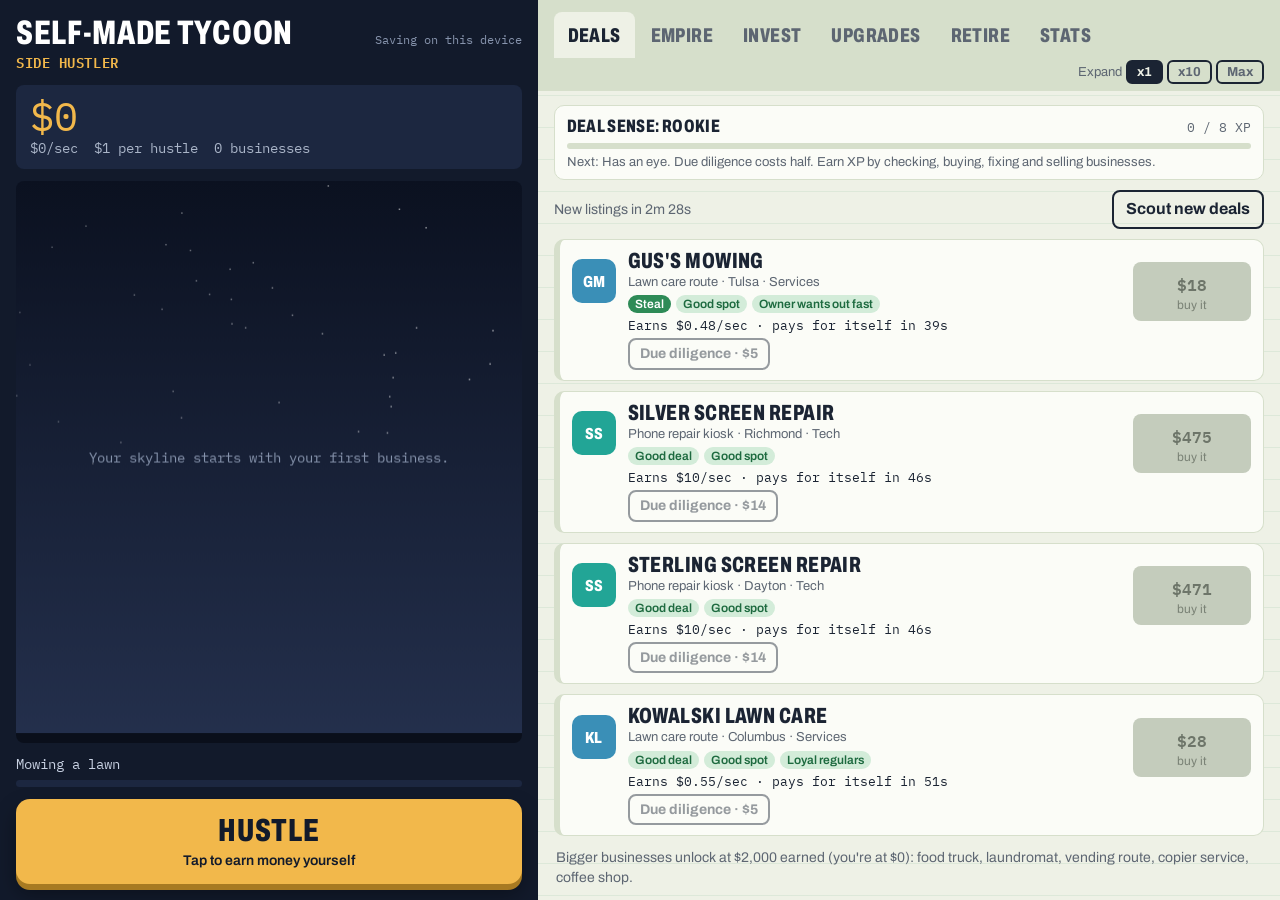
==== commit 292a5402: "Merge main (loans, stocks, bonds) into real estate; fix a timing race in a loans check Co-Authored-B" ====
--- a/self-made-tycoon/index.html
+++ b/self-made-tycoon/index.html
@@ -2422,728 +2422,42 @@
 })();
 
 /* =====================================================================
-   INVESTMENT: COMMODITIES  (gold, oil and grain)
-
-   What a real owner learns here: raw materials don't pay you anything
-   while you hold them. There's no rent and no dividend. You make money
-   only by buying low and selling high, and the one thing gold is good for
-   is holding its value when everything else gets scary.
-
-   The three markets each have a personality:
-     Gold  - barely moves and creeps up slowly. When bad news hits oil or
-             grain, scared money runs to gold and it jumps a little.
-     Oil   - swings with the economy. The "Hot economy" event pushes it
-             up, and supply news can move it 15-25% in a minute or two.
-     Grain - follows the seasons (a slow up-and-down wave, one "year" per
-             real hour) and jumps on weather news.
-
-   How a price moves (every STEP seconds, also while you're away):
-     * It drifts back toward a "fair" price (mean reversion), so a spike
-       fades over the next 15-30 minutes, the way news does.
-     * It wiggles randomly around that (volatility).
-     * News "shocks" push it up or down over a minute or two.
-   The random numbers come from a seeded generator stored in the save, so
-   reloading the page can't re-roll a bad price.
-
-   Why this can't be a money machine:
-     * Prices have no built-in growth except gold's slow, LINEAR creep
-       (no compounding), so holding forever doesn't snowball.
-     * Every buy and sell costs FEE (1%), so rapid flipping loses money.
-     * You can only put in about an hour of your business income
-       (cap(): CAP_SECONDS of income, at least CAP_FLOOR). The best
-       possible timing of the grain seasons adds roughly +8% to your
-       income, and only if you watch it every hour.
-     * Only the PROFIT part of a sale counts toward "earned" (unlocks and
-       Legacy stars), the same as selling a business (addProceeds).
-
-   One card, one decision per market: buy a lot, or sell what you hold.
+   INVESTMENT: COMMODITIES  (not built yet)
+   Planned: Gold steadies your portfolio, while oil and grain swing with news events.
+
+   To build it, replace this comment's "not built yet" and call
+   registerInvestment() (see 20-invest.js for every hook), for example:
+
+     registerInvestment({
+       id: "commodities", name: "Commodities", order: 70, unlockTier: 2,
+       fresh: () => ({ }),
+       validate: saved => ({ }),
+       earn(seconds) { return 0; },
+       render(card, full) { },
+     });
+
+   Keep everything for this investment in this file. Its tests go in
+   tests/invest_commodities.py and run on the built index.html.
    ===================================================================== */
-(() => {
-  const ID = "commodities";
-  const STEP = 5;                  // seconds of market time per price step
-  const HIST_EVERY = 6;            // record the price for the chart every 6 steps (30s)
-  const HIST_LEN = 40;             // chart shows the last 40 points (20 minutes)
-  const FEE = 0.01;                // 1% on every buy and every sell
-  const CAP_SECONDS = 3600;        // can hold up to 1 hour of business income...
-  const CAP_FLOOR = 25000;         // ...but never less than this
-  const MAX_CATCHUP = 8 * 3600;    // same 8-hour cap as away earnings
-  const NEWS_PER_HOUR = 0.25;      // random oil/grain news while you hold (about once per 4 hours each)
-
-  // The three markets. base = starting fair price, vol = typical random
-  // move per hour (as a fraction), half = seconds for half of a gap to the
-  // fair price to close (mean reversion).
-  const ASSETS = {
-    gold:  { name: "Gold",  unit: "oz",     base: 1800, vol: 0.03, half: 1800,
-             blurb: "Barely moves and creeps up slowly. Jumps when bad news scares everyone." },
-    oil:   { name: "Oil",   unit: "barrel", base: 80,   vol: 0.10, half: 900,
-             blurb: "Swings with the economy: a hot economy pushes it up. Supply news moves it fast." },
-    grain: { name: "Grain", unit: "bushel", base: 6.5,  vol: 0.07, half: 1200,
-             blurb: "Follows the seasons: cheap after harvest, dear before it. Weather news moves it." },
-  };
-  const IDS = Object.keys(ASSETS);
-
-  // Headlines for the random news that happens on its own (not the pop-up events)
-  const NEWS = {
-    oil:   { up: ["A refinery fire shuts down a big plant", "Pipeline repairs slow deliveries", "Shipping lanes are jammed"],
-             down: ["Drivers are buying fewer gallons", "A huge new tanker fleet arrives", "Factories cut back on fuel"] },
-    grain: { up: ["Hail flattens fields out west", "A late frost hits the wheat", "Export orders pour in"],
-             down: ["Perfect weather: a bumper crop is coming", "Buyers overseas cancel orders", "Silos are overflowing"] },
-  };
-
-  // ---------- small helpers ----------
-  const S = () => inv(ID);
-  // A number from a save, forced into [lo, hi]; def if it isn't a number
-  const num = (v, lo, hi, def) => (typeof v === "number" && Number.isFinite(v) ? Math.min(hi, Math.max(lo, v)) : def);
-
-  // Seeded random numbers (mulberry32). The seed lives in the save, so the
-  // same save always produces the same future prices.
-  function rand(st) {
-    st.seed = (st.seed + 0x6D2B79F5) | 0;
-    let t = st.seed;
-    t = Math.imul(t ^ (t >>> 15), t | 1);
-    t ^= t + Math.imul(t ^ (t >>> 7), t | 61);
-    return ((t ^ (t >>> 14)) >>> 0) / 4294967296;
-  }
-  // A bell-curve random number (mean 0, spread 1), Box-Muller method
-  function gauss(st) {
-    const u = Math.max(1e-12, rand(st)), v = rand(st);
-    return Math.sqrt(-2 * Math.log(u)) * Math.cos(2 * Math.PI * v);
-  }
-
-  // Prices like $1,812.40 or $6.52 (money() rounds small numbers too much)
-  const priceText = p => (p < 1e4 ? "$" + p.toLocaleString("en-US", { minimumFractionDigits: 2, maximumFractionDigits: 2 }) : money(p));
-
-  // The price a market drifts toward right now
-  function fair(id, st) {
-    const A = ASSETS[id], hours = st.t / 3600;
-    if (id === "gold") return A.base * (1 + 0.04 * hours) * (isBoom() ? 0.97 : 1);   // +4% of base per hour, in a straight line
-    if (id === "oil") return A.base * (isBoom() ? 1.12 : 1);                          // hot economy = more fuel burned
-    return A.base * (1 + 0.05 * Math.sin(2 * Math.PI * st.t / 3600));                 // grain: one "year" per hour, +-5%
-  }
-
-  // ---------- state ----------
-  function freshAsset(id) {
-    return { p: ASSETS[id].base, units: 0, cost: 0, hist: [], shocks: [] };
-  }
-  function fresh() {
-    const st = { seed: Math.floor(Math.random() * 2 ** 31), t: 0, acc: 0, steps: 0, profit: 0, trades: 0, a: {} };
-    for (const id of IDS) st.a[id] = freshAsset(id);
-    // Run 20 minutes of market before you arrive, so the charts aren't empty
-    for (let i = 0; i < HIST_LEN * HIST_EVERY; i++) step(st, []);
-    return st;
-  }
-  // Clean up a loaded save: keep only sane numbers, rebuild anything odd
-  function validate(saved) {
-    if (!saved || typeof saved !== "object") throw new Error("bad commodities save");
-    const st = fresh();
-    st.seed = num(saved.seed, -(2 ** 31), 2 ** 31, st.seed) | 0;
-    st.t = num(saved.t, 0, 1e9, 0);
-    st.acc = num(saved.acc, 0, STEP, 0);
-    st.steps = Math.floor(num(saved.steps, 0, 1e12, 0));
-    st.profit = num(saved.profit, -1e300, 1e300, 0);
-    st.trades = Math.floor(num(saved.trades, 0, 1e12, 0));
-    for (const id of IDS) {
-      const s = saved.a && saved.a[id], a = st.a[id];
-      if (!s || typeof s !== "object") continue;
-      const f = fair(id, st);
-      a.p = num(s.p, f / 5, f * 5, f);
-      a.units = num(s.units, 0, 1e300, 0);
-      a.cost = a.units > 0 ? num(s.cost, 0, 1e300, 0) : 0;   // no units = nothing paid in
-      a.hist = Array.isArray(s.hist) ? s.hist.filter(x => typeof x === "number" && x > 0 && Number.isFinite(x)).slice(-HIST_LEN) : [];
-      a.shocks = Array.isArray(s.shocks) ? s.shocks.filter(k => k && Number.isFinite(k.m) && k.dur > 0 && k.left > 0)
-        .slice(0, 8).map(k => ({ m: num(k.m, -3, 3, 0), dur: num(k.dur, 1, 3600, 60), left: num(k.left, 0, 3600, 0) })) : [];
-    }
-    return st;
-  }
-
-  // ---------- the market ----------
-  // Push a price by m (a change in log price: Math.log(1.2) = +20%) spread
-  // over dur seconds.
-  function addShock(id, m, dur, st = S()) {
-    st.a[id].shocks.push({ m, dur, left: dur });
-  }
-  // One STEP of market time. msgs collects headlines for holders.
-  function step(st, msgs) {
-    const dt = STEP;
-    for (const id of IDS) {
-      const A = ASSETS[id], a = st.a[id];
-      const lf = Math.log(fair(id, st));
-      let lx = Math.log(a.p);
-      lx += (Math.LN2 / A.half) * (lf - lx) * dt;            // drift back toward fair
-      lx += A.vol * Math.sqrt(dt / 3600) * gauss(st);         // random wiggle
-      for (const k of a.shocks) { lx += k.m * Math.min(dt, k.left) / k.dur; k.left -= dt; }
-      a.shocks = a.shocks.filter(k => k.left > 0);
-      lx = Math.min(lf + 1.2, Math.max(lf - 1.2, lx));        // never more than ~3.3x away from fair
-      a.p = Math.exp(lx);
-      if (!Number.isFinite(a.p) || a.p <= 0) a.p = Math.exp(lf);
-    }
-    // Random news for oil and grain. Bad news for them sends gold up a bit:
-    // that's gold "steadying" a portfolio.
-    for (const id of ["oil", "grain"]) {
-      if (rand(st) >= NEWS_PER_HOUR * dt / 3600) continue;
-      const up = rand(st) < 0.5, size = Math.log(1.1 + rand(st) * 0.1);   // 10-20%
-      addShock(id, up ? size : -size, 60, st);
-      if (!up) addShock("gold", Math.log(1.02 + rand(st) * 0.02), 60, st);
-      const list = NEWS[id][up ? "up" : "down"];
-      if (st.a[id].units > 0) msgs.push(`${list[Math.floor(rand(st) * list.length)]}: ${ASSETS[id].name.toLowerCase()} ${up ? "jumps" : "drops"}`);
-    }
-    st.t += dt;
-    st.steps++;
-    if (st.steps % HIST_EVERY === 0) for (const id of IDS) {
-      const h = st.a[id].hist;
-      h.push(st.a[id].p);
-      if (h.length > HIST_LEN) h.splice(0, h.length - HIST_LEN);
-    }
-  }
-
-  // ---------- money ----------
-  const sellValue = a => a.units * a.p * (1 - FEE);                   // what selling it all pays now
-  const heldValue = st => IDS.reduce((t, id) => t + sellValue(st.a[id]), 0);
-  const basis = st => IDS.reduce((t, id) => t + st.a[id].cost, 0);  // money put in and not yet taken out
-  const cap = () => Math.max(CAP_FLOOR, baseIncome() * CAP_SECONDS);
-  const room = () => Math.max(0, cap() - basis(S()));
-  // One press of Buy: a quarter of your limit, or whatever room / cash is left
-  const lot = () => Math.max(0, Math.min(state.cash, room(), cap() / 4));
-
-  function buy(id, amount = lot()) {
-    const st = S(), a = st.a[id];
-    if (!a) return false;
-    amount = Math.min(amount, state.cash, room());
-    if (!(amount >= 1)) {
-      toast(room() < 1 ? "You've hit your commodities limit. Sell something first, or grow your income." : "Not enough cash yet");
-      return false;
-    }
-    state.cash -= amount;
-    a.units += amount * (1 - FEE) / a.p;
-    a.cost += amount;
-    st.trades++;
-    toast(`Bought ${money(amount)} of ${ASSETS[id].name.toLowerCase()} at ${priceText(a.p)}`);
-    return true;
-  }
-  function sell(id) {
-    const st = S(), a = st.a[id];
-    if (!a || a.units <= 0) return false;
-    const value = sellValue(a);
-    const profit = addProceeds(value, a.cost);          // only the profit counts as earnings
-    st.profit += profit;
-    st.trades++;
-    a.units = 0; a.cost = 0;
-    toast(`Sold your ${ASSETS[id].name.toLowerCase()} for ${money(value)}: ` + (profit >= 0 ? `${money(profit)} profit` : `${money(-profit)} loss`));
-    return true;
-  }
-
-  // ---------- pop-up events (opportunities) ----------
-  // The news only happens if you answer (either button). Ignoring an event
-  // changes nothing, so these are all chances to make money, never
-  // "dodge the bad news by ignoring it" traps. Forecasts can be wrong.
-  function newsEvent(id, title, text, odds, upRange, downRange) {
-    const name = ASSETS[id].name.toLowerCase();
-    const hit = () => {                      // the forecast comes true (or not)
-      const right = Math.random() < odds;
-      const [lo, hi] = right ? upRange : downRange;
-      addShock(id, Math.log(lo + Math.random() * (hi - lo)), right ? 90 : 60);
-      return right;
-    };
-    return () => {
-      const L = lot();
-      return { title, text: `${text} (Forecasts like this are right about ${Math.round(odds * 10)} times in 10.)`,
-        options: [
-          { label: L >= 1 ? `Buy ${name}: ${money(L)}` : `Buy ${name}`, yes: true, act: () => { buy(id); hit(); } },
-          { label: "Stay out", act: () => { hit(); } },
-        ] };
-    };
-  }
-  const events = () => [
-    newsEvent("grain", "Drought warning", "Forecasters say the grain belt is drying out. Prices could jump.", 0.7, [1.2, 1.3], [0.9, 0.95]),
-    newsEvent("oil", "Oil supply cut", "Big producers say they'll pump less next month. Oil could climb.", 0.65, [1.15, 1.25], [0.9, 0.95]),
-    () => {                                  // jitters: gold up, oil a little down
-      const L = lot();
-      return { title: "Market jitters", text: "Investors are nervous and money is running to gold. (Gold usually gains 6-10% when this happens.)",
-        options: [
-          { label: L >= 1 ? `Buy gold: ${money(L)}` : "Buy gold", yes: true, act: () => { buy("gold"); jitters(); } },
-          { label: "Stay out", act: () => { jitters(); } },
-        ] };
-    },
-  ];
-  function jitters() {
-    const big = Math.random() < 0.75;
-    addShock("gold", Math.log(big ? 1.06 + Math.random() * 0.04 : 1 + Math.random() * 0.02), 90);
-    addShock("oil", Math.log(0.95), 90);
-  }
-
-  // ---------- time ----------
-  // Runs every frame with a tiny `seconds`, and once with up to 8 hours
-  // after time away. Commodities never pay income, so it returns 0.
-  function earn(seconds) {
-    const st = S();
-    st.acc = Math.min(MAX_CATCHUP, st.acc + seconds);
-    const n = Math.floor(st.acc / STEP);
-    if (!n) return 0;
-    st.acc -= n * STEP;
-    const before = heldValue(st), msgs = [];
-    for (let i = 0; i < n; i++) step(st, msgs);
-    if (n > 20 && before > 0) {               // a long catch-up: one summary instead of a pile of headlines
-      const after = heldValue(st);
-      toast(`While you were away your commodities went from ${money(before)} to ${money(after)}`);
-    } else if (msgs.length) toast(msgs[msgs.length - 1]);
-    return 0;
-  }
-
-  // ---------- the card ----------
-  // Scoped styles, added once (only this card uses them)
-  function addStyle() {
-    if (document.getElementById("cmd-style")) return;
-    const s = document.createElement("style");
-    s.id = "cmd-style";
-    s.textContent = `
-      #inv-commodities .mkt { display: grid; grid-template-columns: 1fr 110px; gap: 4px 12px; align-items: center; border-top: 1px solid var(--rule); padding-top: 8px; }
-      #inv-commodities .mkt h3 { margin: 0; font-size: 20px; }
-      #inv-commodities .mkt .px { font: 600 15px var(--mono); margin-left: 6px; }
-      #inv-commodities .mkt .chg { font: 13px var(--mono); margin-left: 6px; }
-      #inv-commodities .mkt .px, #inv-commodities .mkt .chg { white-space: nowrap; display: inline-block; }   /* keep '▲ 2.0%' together on phones */
-      #inv-commodities .up { color: var(--money); } #inv-commodities .down { color: var(--loss); }
-      #inv-commodities .mkt .sub { font-size: 13px; color: var(--muted); }
-      #inv-commodities .mkt svg { width: 110px; height: 34px; grid-row: span 2; }
-      #inv-commodities .mkt .hold { font: 13px var(--mono); grid-column: 1 / -1; }
-      #inv-commodities .mkt .acts { grid-column: 1 / -1; display: flex; gap: 6px; flex-wrap: wrap; }
-      #inv-commodities .mkt .acts .smallbtn { padding: 5px 10px; font-size: 14px; }`;
-    document.head.appendChild(s);
-  }
-  // Points for the little price chart
-  function sparkPoints(a) {
-    const pts = [...a.hist, a.p];
-    if (pts.length < 2) return "0,15 100,15";
-    const lo = Math.min(...pts), hi = Math.max(...pts), span = hi - lo || 1;
-    return pts.map((v, i) => `${(i / (pts.length - 1) * 100).toFixed(1)},${(30 - (v - lo) / span * 28 - 1).toFixed(1)}`).join(" ");
-  }
-  function render(card, full) {
-    const st = S();
-    if (card.dataset.built !== "1") {
-      addStyle();
-      card.dataset.built = "1";
-      card.innerHTML = `<h2 class="cond">Commodities</h2>
-        <p class="note">Gold, oil and grain pay nothing while you hold them. You profit by buying low and selling high, and gold holds up when bad news hits. Every trade costs ${FEE * 100}%.</p>
-        ${IDS.map(id => `<div class="mkt" data-id="${id}">
-          <div><h3 class="cond">${ASSETS[id].name}<span class="px"></span><span class="chg"></span></h3><div class="sub">${esc(ASSETS[id].blurb)}</div></div>
-          <svg viewBox="0 0 100 30" preserveAspectRatio="none" aria-hidden="true"><polyline fill="none" stroke="currentColor" stroke-width="2" vector-effect="non-scaling-stroke"/></svg>
-          <div class="hold"></div>
-          <div class="acts"><button class="smallbtn" id="cmd-buy-${id}"></button><button class="smallbtn" id="cmd-sell-${id}"></button></div>
-        </div>`).join("")}
-        <p class="note" id="cmd-room"></p>`;
-      for (const id of IDS) {
-        card.querySelector(`#cmd-buy-${id}`).addEventListener("click", () => { buy(id); render(card, true); });
-        card.querySelector(`#cmd-sell-${id}`).addEventListener("click", () => { sell(id); render(card, true); });
-      }
-      full = true;
-    }
-    const L = lot();
-    for (const row of card.querySelectorAll(".mkt")) {
-      const id = row.dataset.id, a = st.a[id];
-      row.querySelector(".px").textContent = priceText(a.p) + "/" + ASSETS[id].unit;
-      const old = a.hist[0], chg = old ? (a.p / old - 1) * 100 : 0;
-      const c = row.querySelector(".chg");
-      c.textContent = old ? `${chg >= 0 ? "▲" : "▼"} ${Math.abs(chg).toFixed(1)}%` : "";
-      c.className = "chg " + (chg >= 0 ? "up" : "down");
-      row.querySelector(".hold").textContent = a.units > 0
-        ? `You hold ${money(sellValue(a))} (put in ${money(a.cost)}, ${sellValue(a) >= a.cost ? "+" : ""}${((sellValue(a) / a.cost - 1) * 100).toFixed(1)}%)`
-        : "You hold none.";
-      if (full) {
-        row.querySelector("polyline").setAttribute("points", sparkPoints(a));
-        row.querySelector("svg").setAttribute("class", chg >= 0 ? "up" : "down");
-      }
-      const bb = row.querySelector(`#cmd-buy-${id}`), sb = row.querySelector(`#cmd-sell-${id}`);
-      bb.textContent = L >= 1 ? `Buy · ${money(L)}` : "Buy";
-      bb.setAttribute("aria-disabled", String(!(L >= 1)));
-      sb.textContent = a.units > 0 ? `Sell all · ${money(sellValue(a))}` : "Sell all";
-      sb.setAttribute("aria-disabled", String(!(a.units > 0)));
-    }
-    card.querySelector("#cmd-room").textContent =
-      `You can have up to ${money(cap())} in commodities (about an hour of your business income). Room left: ${money(room())}.`;
-  }
-
-  registerInvestment({
-    id: ID, name: "Commodities", order: 70, unlockTier: 2,
-    fresh, validate, earn, render, events,
-    stats: () => [["Commodities held", money(heldValue(S()))], ["Commodities profit", money(S().profit)]],
-    // Handles for tests/invest_commodities.py
-    test: { ASSETS, FEE, STEP, fair: id => fair(id, S()), cap, room, lot, buy, sell, addShock: (id, m, dur) => addShock(id, m, dur),
-            steps: n => { const st = S(), msgs = []; for (let i = 0; i < n; i++) step(st, msgs); return msgs; },
-            validate, fresh, events, rand: () => rand(S()) },
-  });
-})();
 
 /* =====================================================================
-   INVESTMENT: CRYPTO  (pure speculation, made-up coins only)
-
-   What a real owner learns here: crypto pays nothing and swings wildly.
-   Most of the time you'd have done better leaving the money in your
-   businesses. Once in a while a coin moons, and that's exactly what keeps
-   people coming back. Hype usually fades, rug pulls happen, and the
-   lesson is "only put in what you can afford to lose".
-
-   Three coin slots, each a different kind (all names are made up; no real
-   coins or brands):
-     big  - Blockbarn (BARN): the "established" coin. Swings ~25% an hour,
-            a small upward drift, never disappears.
-     alt  - a mid-size coin. Swings ~45% an hour. Now and then its team
-            vanishes and it goes to zero (a rug pull).
-     meme - a joke coin. Swings ~90% an hour and gets rug-pulled often.
-            A rare one goes 20x. When a coin dies, a new one launches in
-            its slot with a new silly name.
-   On top of that, about once every 10 hours the whole market crashes
-   30-45% (sometimes it bounces back part way), and any coin that climbs
-   past 30x its launch price is in a bubble that can pop.
-
-   How a price moves (every STEP seconds, also while you're away, up to 8
-   hours): a random walk in log price, with drift set so that the AVERAGE
-   price stays put (the "-vol^2/2" term) apart from each coin's small
-   built-in drift. News shocks are spread over a minute or two. The random
-   numbers come from a seeded generator stored in the save, so reloading
-   the page can't re-roll a crash.
-
-   Why this can't be a money machine:
-     * The expected value of holding a meme or alt coin is NEGATIVE (crash
-       and rug-pull risk with no drift to make up for it). Only BARN
-       expects a little growth, about +1.5% an hour after crash risk.
-     * Every buy and sell costs FEE (2.5%), so flipping loses money.
-     * You can only put in about 30 minutes of your business income
-       (CAP_SECONDS), so even a 20x moonshot is a nice bonus, not a way
-       to skip the game. The limit counts money put in, so gains don't
-       block you, but you can't pile winnings back in past the limit.
-     * Only the PROFIT part of a sale counts toward "earned" (unlocks and
-       Legacy stars), the same as selling a business (addProceeds).
-
-   One card, one decision per coin: buy a lot, or cash out.
+   INVESTMENT: CRYPTO  (not built yet)
+   Planned: Wild swings and pure speculation. Heber asked to keep it in.
+
+   To build it, replace this comment's "not built yet" and call
+   registerInvestment() (see 20-invest.js for every hook), for example:
+
+     registerInvestment({
+       id: "crypto", name: "Crypto", order: 90, unlockTier: 2,
+       fresh: () => ({ }),
+       validate: saved => ({ }),
+       earn(seconds) { return 0; },
+       render(card, full) { },
+     });
+
+   Keep everything for this investment in this file. Its tests go in
+   tests/invest_crypto.py and run on the built index.html.
    ===================================================================== */
-(() => {
-  const ID = "crypto";
-  const STEP = 5;                  // seconds of market time per price step
-  const HIST_EVERY = 6;            // chart point every 30 seconds
-  const HIST_LEN = 40;             // chart shows the last 20 minutes
-  const FEE = 0.025;               // 2.5% on every buy and every sell
-  const CAP_SECONDS = 1800;        // can put in up to 30 minutes of business income...
-  const CAP_FLOOR = 10000;         // ...but never less than this
-  const MAX_CATCHUP = 8 * 3600;
-  const CRASH_PER_HOUR = 0.1;      // whole-market crash, about once per 10 hours
-  const BUBBLE_X = 30;             // past 30x its launch price a coin is in a bubble
-  const DEAD_X = 1 / 1000;         // below 1/1000 of launch it's delisted (dead)
-
-  // The three kinds of coin. vol = typical move per hour, drift = average
-  // gain per hour (before crashes), rug = chance per hour that it dies.
-  const KINDS = {
-    big:  { vol: 0.25, drift: 0.04, rug: 0,     launch: [30000, 30000], label: "The big one. Wild, but it has never gone away." },
-    alt:  { vol: 0.45, drift: 0.02, rug: 0.005, launch: [2, 20],        label: "A mid-size coin. Bigger swings, and it could vanish." },
-    meme: { vol: 0.90, drift: 0,    rug: 0.04,  launch: [0.02, 0.1],    label: "A joke coin. Could 20x. Usually goes to zero." },
-  };
-  const SLOTS = ["big", "alt", "meme"];
-  // Made-up names. Alts are word + word, memes are hype word + animal.
-  const NAMES = {
-    alt:  [["Ledger", "Vault", "Mint", "Node", "Copper", "Lattice", "Prism", "Harbor"], ["leaf", "stone", "ridge", "field", "brook", "spark", "forge", "wave"]],
-    meme: [["Turbo", "Laser", "Disco", "Mega", "Rocket", "Hyper", "Cosmic", "Sir"], ["Moth", "Llama", "Toad", "Badger", "Walrus", "Goose", "Possum", "Yak", "Newt", "Otter"]],
-  };
-
-  // ---------- small helpers ----------
-  const S = () => inv(ID);
-  const num = (v, lo, hi, def) => (typeof v === "number" && Number.isFinite(v) ? Math.min(hi, Math.max(lo, v)) : def);
-  // Seeded random numbers (mulberry32), seed kept in the save
-  function rand(st) {
-    st.seed = (st.seed + 0x6D2B79F5) | 0;
-    let t = st.seed;
-    t = Math.imul(t ^ (t >>> 15), t | 1);
-    t ^= t + Math.imul(t ^ (t >>> 7), t | 61);
-    return ((t ^ (t >>> 14)) >>> 0) / 4294967296;
-  }
-  function gauss(st) {
-    const u = Math.max(1e-12, rand(st)), v = rand(st);
-    return Math.sqrt(-2 * Math.log(u)) * Math.cos(2 * Math.PI * v);
-  }
-  const pickR = (st, list) => list[Math.floor(rand(st) * list.length)];
-  // $31,250.00, $4.72, or $0.0381 for tiny meme prices
-  const priceText = p => (p >= 1e4 ? money(p) : p >= 1 ? "$" + p.toLocaleString("en-US", { minimumFractionDigits: 2, maximumFractionDigits: 2 }) : "$" + p.toPrecision(3));
-
-  // ---------- coins ----------
-  // A brand-new coin for a slot (kind). Avoids reusing a name on the board.
-  function newCoin(kind, st) {
-    let name, sym;
-    if (kind === "big") { name = "Blockbarn"; sym = "BARN"; }
-    else {
-      const taken = new Set(Object.values(st.c || {}).map(c => c.name));
-      for (let tries = 0; tries < 20; tries++) {
-        const [a, b] = NAMES[kind];
-        const x = pickR(st, a), y = pickR(st, b);
-        name = kind === "alt" ? x + y : x + " " + y;
-        sym = (kind === "alt" ? x : y).slice(0, 4).toUpperCase();
-        if (!taken.has(name)) break;
-      }
-    }
-    const [lo, hi] = KINDS[kind].launch;
-    const launch = lo * Math.pow(hi / lo, rand(st));      // spread evenly on a log scale
-    return { name, sym, launch, p: launch, units: 0, cost: 0, hist: [], shocks: [] };
-  }
-  function fresh() {
-    const st = { seed: Math.floor(Math.random() * 2 ** 31), acc: 0, steps: 0, profit: 0, trades: 0, rugs: 0, best: 0, c: {} };
-    for (const k of SLOTS) st.c[k] = newCoin(k, st);
-    // Run 20 minutes of market before you arrive, so the charts aren't empty
-    for (let i = 0; i < HIST_LEN * HIST_EVERY; i++) step(st, []);
-    return st;
-  }
-  const cleanText = (v, max, def) => (typeof v === "string" && v.trim() ? v.replace(/[^\w ]/g, "").slice(0, max) || def : def);
-  function validate(saved) {
-    if (!saved || typeof saved !== "object" || !saved.c) throw new Error("bad crypto save");
-    const st = fresh();
-    st.seed = num(saved.seed, -(2 ** 31), 2 ** 31, st.seed) | 0;
-    st.acc = num(saved.acc, 0, STEP, 0);
-    st.steps = Math.floor(num(saved.steps, 0, 1e12, 0));
-    st.profit = num(saved.profit, -1e300, 1e300, 0);
-    st.trades = Math.floor(num(saved.trades, 0, 1e12, 0));
-    st.rugs = Math.floor(num(saved.rugs, 0, 1e9, 0));
-    st.best = num(saved.best, 0, 1e300, 0);
-    for (const k of SLOTS) {
-      const s = saved.c[k], c = st.c[k];
-      if (!s || typeof s !== "object") continue;
-      c.name = cleanText(s.name, 24, c.name);
-      c.sym = cleanText(s.sym, 5, c.sym).toUpperCase();
-      c.launch = num(s.launch, 1e-6, 1e9, c.launch);
-      c.p = num(s.p, c.launch * DEAD_X, c.launch * 1000, c.launch);
-      c.units = num(s.units, 0, 1e300, 0);
-      c.cost = c.units > 0 ? num(s.cost, 0, 1e300, 0) : 0;
-      c.hist = Array.isArray(s.hist) ? s.hist.filter(x => typeof x === "number" && x > 0 && Number.isFinite(x)).slice(-HIST_LEN) : [];
-      c.shocks = Array.isArray(s.shocks) ? s.shocks.filter(q => q && Number.isFinite(q.m) && q.dur > 0 && q.left > 0).slice(0, 8)
-        .map(q => ({ m: num(q.m, -5, 5, 0), dur: num(q.dur, 1, 3600, 60), left: num(q.left, 0, 3600, 0), wait: num(q.wait, 0, 3600, 0) })) : [];
-    }
-    return st;
-  }
-
-  // ---------- the market ----------
-  // Move a coin's log price by m over dur seconds, starting after wait seconds
-  function addShock(k, m, dur, wait = 0, st = S()) { st.c[k].shocks.push({ m, dur, left: dur, wait }); }
-
-  // A coin dies (rug pull or delisted). Holders lose what they put in.
-  function kill(k, st, why, msgs) {
-    const c = st.c[k];
-    if (c.units > 0) {
-      st.profit -= c.cost;
-      st.rugs++;
-      msgs.push({ big: true, text: `${c.name} (${c.sym}) ${why}. The ${money(c.cost)} you put in is gone.` });
-    }
-    st.c[k] = newCoin(k, st);
-    msgs.push({ text: `New coin listed: ${st.c[k].name} (${st.c[k].sym})` });
-  }
-
-  function step(st, msgs) {
-    const dt = STEP, h = dt / 3600;
-    // Whole-market crash: every coin drops 30-45%; half the time it bounces partly back
-    if (rand(st) < CRASH_PER_HOUR * h) {
-      const drop = Math.log(0.55 + rand(st) * 0.15), bounce = rand(st) < 0.5;
-      for (const k of SLOTS) {
-        addShock(k, drop, 60, 0, st);
-        if (bounce) addShock(k, Math.log(1.25), 600, 60, st);
-      }
-      if (SLOTS.some(k => st.c[k].units > 0)) msgs.push({ text: "Crypto crash! Every coin is down hard." });
-    }
-    for (const k of SLOTS) {
-      const K = KINDS[k], c = st.c[k];
-      let lx = Math.log(c.p);
-      // Random walk. drift - vol^2/2 keeps the AVERAGE price growing at
-      // exactly `drift`, so the wild swings don't add free money.
-      lx += (K.drift - K.vol * K.vol / 2) * h + K.vol * Math.sqrt(h) * gauss(st);
-      for (const q of c.shocks) {
-        if (q.wait > 0) { q.wait -= dt; continue; }
-        lx += q.m * Math.min(dt, q.left) / q.dur; q.left -= dt;
-      }
-      c.shocks = c.shocks.filter(q => q.left > 0);
-      lx = Math.min(Math.log(c.launch * 1000), lx);            // hard ceiling, just to keep numbers sane
-      c.p = Math.exp(lx);
-      if (!Number.isFinite(c.p) || c.p <= 0) c.p = c.launch * DEAD_X;
-      // A bubble can pop
-      if (c.p > c.launch * BUBBLE_X && rand(st) < 0.01 && !c.shocks.some(q => q.m < -1)) {
-        addShock(k, Math.log(0.3), 60, 0, st);
-        if (c.units > 0) msgs.push({ text: `The ${c.sym} bubble popped!` });
-      }
-      // Rug pull, or the price has fallen so far it's delisted
-      if (rand(st) < K.rug * h) kill(k, st, "was a rug pull: its team vanished with the money", msgs);
-      else if (c.p < c.launch * DEAD_X) kill(k, st, "crashed to nothing and was delisted", msgs);
-    }
-    st.steps++;
-    if (st.steps % HIST_EVERY === 0) for (const k of SLOTS) {
-      const hh = st.c[k].hist;
-      hh.push(st.c[k].p);
-      if (hh.length > HIST_LEN) hh.splice(0, hh.length - HIST_LEN);
-    }
-  }
-
-  // ---------- money ----------
-  const sellValue = c => c.units * c.p * (1 - FEE);
-  const heldValue = st => SLOTS.reduce((t, k) => t + sellValue(st.c[k]), 0);
-  const basis = st => SLOTS.reduce((t, k) => t + st.c[k].cost, 0);
-  const cap = () => Math.max(CAP_FLOOR, baseIncome() * CAP_SECONDS);
-  const room = () => Math.max(0, cap() - basis(S()));
-  const lot = () => Math.max(0, Math.min(state.cash, room(), cap() / 4));
-
-  function buy(k, amount = lot()) {
-    const st = S(), c = st.c[k];
-    if (!c) return false;
-    amount = Math.min(amount, state.cash, room());
-    if (!(amount >= 1)) {
-      toast(room() < 1 ? "You've hit your crypto limit. Cash out first, or grow your income." : "Not enough cash yet");
-      return false;
-    }
-    state.cash -= amount;
-    c.units += amount * (1 - FEE) / c.p;
-    c.cost += amount;
-    st.trades++;
-    toast(`Bought ${money(amount)} of ${c.sym} at ${priceText(c.p)}`);
-    return true;
-  }
-  function sell(k) {
-    const st = S(), c = st.c[k];
-    if (!c || c.units <= 0) return false;
-    const value = sellValue(c);
-    const profit = addProceeds(value, c.cost);         // only the profit counts as earnings
-    st.profit += profit;
-    st.best = Math.max(st.best, profit);
-    st.trades++;
-    c.units = 0; c.cost = 0;
-    toast(`Cashed out ${c.sym} for ${money(value)}: ` + (profit >= 0 ? `${money(profit)} profit` : `${money(-profit)} loss`));
-    return true;
-  }
-
-  // ---------- pop-up events ----------
-  // Like all events, ignoring one changes nothing. The news only happens
-  // if you answer, and it's only offered for a coin you DON'T hold, so
-  // ignoring can never be used to dodge bad news on your own coins.
-  function events() {
-    const st = S(), out = [];
-    const free = SLOTS.filter(k => k !== "big" && st.c[k].units <= 0);
-    if (free.length) out.push(() => {         // hype: usually a trap
-      const k = pick(free), c = S().c[k], L = lot();
-      const hype = () => {
-        if (S().c[k] !== c) return;            // the coin died in the meantime
-        if (Math.random() < 0.3) { addShock(k, Math.log(2.2), 60); addShock(k, Math.log(0.6), 300, 60); }   // pump, then a slow fade
-        else addShock(k, Math.log(0.5), 90);                                                              // the dump
-      };
-      return { title: `${c.sym} is trending`, text: `Everyone online is shouting about ${c.name}. (Hype like this pumps about 3 times in 10. The rest of the time it dumps fast.)`,
-        options: [
-          { label: L >= 1 ? `Buy the hype: ${money(L)}` : "Buy the hype", yes: true, act: () => { buy(k); hype(); } },
-          { label: "Stay out", act: hype },
-        ] };
-    });
-    if (st.c.big.units <= 0) out.push(() => { // BARN "halving": a likelier rise
-      const L = lot();
-      const go = () => addShock("big", Math.log(Math.random() < 0.6 ? 1.15 + Math.random() * 0.1 : 0.9), 120);
-      return { title: "Blockbarn halving", text: "New BARN coins are about to get scarcer, and holders expect the price to rise. (It works about 6 times in 10.)",
-        options: [
-          { label: L >= 1 ? `Buy BARN: ${money(L)}` : "Buy BARN", yes: true, act: () => { buy("big"); go(); } },
-          { label: "Stay out", act: go },
-        ] };
-    });
-    return out;
-  }
-
-  // ---------- time ----------
-  // Crypto never pays income, so this returns 0. Long catch-ups show one
-  // summary; a rug pull you're caught in during play gets a pop-up.
-  function earn(seconds) {
-    const st = S();
-    st.acc = Math.min(MAX_CATCHUP, st.acc + seconds);
-    const n = Math.floor(st.acc / STEP);
-    if (!n) return 0;
-    st.acc -= n * STEP;
-    const before = heldValue(st), msgs = [];
-    for (let i = 0; i < n; i++) step(st, msgs);
-    const bad = msgs.filter(m => m.big);
-    if (n > 20) {
-      if (before > 0 || bad.length) toast(`While you were away your crypto went from ${money(before)} to ${money(heldValue(st))}` + (bad.length ? " (a coin you held was rug-pulled)" : ""));
-    } else if (bad.length) showModal("Rug pull!", bad.map(m => m.text).join(" "), "");
-    else if (msgs.length) toast(msgs[msgs.length - 1].text);
-    return 0;
-  }
-
-  // ---------- the card ----------
-  function addStyle() {
-    if (document.getElementById("cry-style")) return;
-    const s = document.createElement("style");
-    s.id = "cry-style";
-    s.textContent = `
-      #inv-crypto .mkt { display: grid; grid-template-columns: 1fr 110px; gap: 4px 12px; align-items: center; border-top: 1px solid var(--rule); padding-top: 8px; }
-      #inv-crypto .mkt h3 { margin: 0; font-size: 20px; }
-      #inv-crypto .mkt .px { font: 600 15px var(--mono); margin-left: 6px; }
-      #inv-crypto .mkt .chg { font: 13px var(--mono); margin-left: 6px; }
-      #inv-crypto .mkt .px, #inv-crypto .mkt .chg { white-space: nowrap; display: inline-block; }   /* keep '▲ 2.0%' together on phones */
-      #inv-crypto .up { color: var(--money); } #inv-crypto .down { color: var(--loss); }
-      #inv-crypto .mkt .sub { font-size: 13px; color: var(--muted); }
-      #inv-crypto .mkt svg { width: 110px; height: 34px; grid-row: span 2; }
-      #inv-crypto .mkt .hold { font: 13px var(--mono); grid-column: 1 / -1; }
-      #inv-crypto .mkt .acts { grid-column: 1 / -1; display: flex; gap: 6px; flex-wrap: wrap; }
-      #inv-crypto .mkt .acts .smallbtn { padding: 5px 10px; font-size: 14px; }`;
-    document.head.appendChild(s);
-  }
-  function sparkPoints(c) {
-    const pts = [...c.hist, c.p].map(Math.log);          // log scale: crypto moves are too big for a straight scale
-    if (pts.length < 2) return "0,15 100,15";
-    const lo = Math.min(...pts), hi = Math.max(...pts), span = hi - lo || 1;
-    return pts.map((v, i) => `${(i / (pts.length - 1) * 100).toFixed(1)},${(30 - (v - lo) / span * 28 - 1).toFixed(1)}`).join(" ");
-  }
-  let builtNames = "";     // rebuild the rows when a coin is replaced
-  function render(card, full) {
-    const st = S();
-    const names = SLOTS.map(k => st.c[k].name).join("|");
-    if (card.dataset.built !== "1" || names !== builtNames) {
-      addStyle();
-      card.dataset.built = "1";
-      builtNames = names;
-      card.innerHTML = `<h2 class="cond">Crypto</h2>
-        <p class="note">Pure speculation: coins pay nothing and swing wildly. Most lose money, a rare one moons. Every trade costs ${FEE * 100}%. Only put in what you can afford to lose.</p>
-        ${SLOTS.map(k => `<div class="mkt" data-k="${k}">
-          <div><h3 class="cond">${esc(st.c[k].name)} <small>(${esc(st.c[k].sym)})</small><span class="px"></span><span class="chg"></span></h3><div class="sub">${esc(KINDS[k].label)}</div></div>
-          <svg viewBox="0 0 100 30" preserveAspectRatio="none" aria-hidden="true"><polyline fill="none" stroke="currentColor" stroke-width="2" vector-effect="non-scaling-stroke"/></svg>
-          <div class="hold"></div>
-          <div class="acts"><button class="smallbtn" id="cry-buy-${k}"></button><button class="smallbtn" id="cry-sell-${k}"></button></div>
-        </div>`).join("")}
-        <p class="note" id="cry-room"></p>`;
-      for (const k of SLOTS) {
-        card.querySelector(`#cry-buy-${k}`).addEventListener("click", () => { buy(k); render(card, true); });
-        card.querySelector(`#cry-sell-${k}`).addEventListener("click", () => { sell(k); render(card, true); });
-      }
-      full = true;
-    }
-    const L = lot();
-    for (const row of card.querySelectorAll(".mkt")) {
-      const k = row.dataset.k, c = st.c[k];
-      row.querySelector(".px").textContent = priceText(c.p);
-      const old = c.hist[0], chg = old ? (c.p / old - 1) * 100 : 0;
-      const el = row.querySelector(".chg");
-      el.textContent = old ? `${chg >= 0 ? "▲" : "▼"} ${Math.abs(chg).toFixed(1)}%` : "new";
-      el.className = "chg " + (chg >= 0 ? "up" : "down");
-      const v = sellValue(c);
-      row.querySelector(".hold").textContent = c.units > 0
-        ? `You hold ${money(v)} (put in ${money(c.cost)}, ${v >= c.cost ? "+" : ""}${((v / c.cost - 1) * 100).toFixed(1)}%)`
-        : "You hold none.";
-      if (full) {
-        row.querySelector("polyline").setAttribute("points", sparkPoints(c));
-        row.querySelector("svg").setAttribute("class", chg >= 0 ? "up" : "down");
-      }
-      const bb = row.querySelector(`#cry-buy-${k}`), sb = row.querySelector(`#cry-sell-${k}`);
-      bb.textContent = L >= 1 ? `Buy · ${money(L)}` : "Buy";
-      bb.setAttribute("aria-disabled", String(!(L >= 1)));
-      sb.textContent = c.units > 0 ? `Cash out · ${money(v)}` : "Cash out";
-      sb.setAttribute("aria-disabled", String(!(c.units > 0)));
-    }
-    card.querySelector("#cry-room").textContent =
-      `You can put up to ${money(cap())} into crypto (about 30 minutes of your business income). Room left: ${money(room())}.`;
-  }
-
-  registerInvestment({
-    id: ID, name: "Crypto", order: 90, unlockTier: 2,
-    fresh, validate, earn, render, events,
-    stats: () => [["Crypto held", money(heldValue(S()))], ["Crypto profit", money(S().profit)], ["Coins rug-pulled on you", S().rugs]],
-    // Handles for tests/invest_crypto.py
-    test: { KINDS, FEE, STEP, cap, room, lot, buy, sell, addShock: (k, m, dur, wait) => addShock(k, m, dur, wait),
-            steps: n => { const st = S(), msgs = []; for (let i = 0; i < n; i++) step(st, msgs); return msgs; },
-            kill: k => { const msgs = []; kill(k, S(), "was a rug pull", msgs); return msgs; },
-            validate, fresh, newCoin: k => newCoin(k, S()), events },
-  });
-})();
 
 /* =====================================================================
    INVESTMENT: FRANCHISING  (not built yet)
@@ -3446,33 +2760,589 @@
    Keep everything for this investment in this file. Its tests go in
    tests/invest_partnerships.py and run on the built index.html.
    ===================================================================== */
-
 /* =====================================================================
-   INVESTMENT: REAL ESTATE  (not built yet)
-   Planned: Buy property for rent. Pay cash or take a mortgage (20% down, a fixed
-   payment per second that pays interest plus some of the loan). A
-   property market number that rents and values follow, drifting up with
-   swings. Fixer-upper / Dated / Good / Renovated condition; renovate to
-   raise rent and value, then sell (6% fees, takes time). Foreclosure if
-   cash runs out with payments due. A "tenant's offer" event.
-   A half-built version written before the split is in the project files:
-   self-made-tycoon/real-estate-wip.patch (+ its tests). It was written
-   straight into the old single file, so port it into this module.
-
-   To build it, replace this comment's "not built yet" and call
-   registerInvestment() (see 20-invest.js for every hook), for example:
-
-     registerInvestment({
-       id: "real-estate", name: "Real estate", order: 10, unlockTier: 1,
-       fresh: () => ({ }),
-       validate: saved => ({ }),
-       earn(seconds) { return 0; },
-       render(card, full) { },
-     });
-
-   Keep everything for this investment in this file. Its tests go in
-   tests/invest_real_estate.py and run on the built index.html.
+   INVESTMENT: REAL ESTATE
+   Buy property for the rent, borrow to buy it, fix it up, and sell when
+   the market's high. It plays like the real thing, boiled down to one
+   card on the Invest tab and one decision at a time:
+
+   - ONE PROPERTY FOR SALE at a time. The decision is: pass on it, buy it
+     with cash, or buy it with a mortgage. A new one comes up by itself
+     every few minutes, or sooner if you ask to see another.
+   - RENT comes in every second. Property pays back slower than a
+     business of the same size (RENT_PAYBACK is twice as long), but it
+     runs itself and its value rises with the market over time.
+   - A MORTGAGE: put 20% down and the bank lends the rest. You pay the
+     bank a fixed amount every second (interest, plus a little of the
+     loan) until it's paid off. Borrowing lets you own more with the same
+     cash (leverage), but the payment doesn't drop when the market (and
+     so the rent) does. That is the real risk of real estate.
+   - FORECLOSURE: if you can't make the payments (your cash hits zero),
+     the bank takes the property that's costing you the most and sells
+     it fast and cheap. Whatever's left after the loan is yours.
+   - CONDITION: Fixer-upper, Dated, Good, Renovated. Fixer-uppers are
+     cheap and rent for less. Renovating moves a property up one step
+     (money + time), raising its rent and its value: buy low, fix, flip.
+   - SELLING takes time (you wait for a buyer) and costs 6% in agent and
+     closing fees. The price is set by the market on the day it sells.
+   - THE MARKET: one number (1.00x at the start) that every rent and
+     value follows. Each minute it takes a random step, up a little on
+     average, with swings. A sparkline on the card shows the last half
+     hour.
+   - A "Tenant's offer" event: your tenant offers above market for the
+     place, with no agent fees.
+
+   Everything here lives inside one function scope, so names like
+   CONDITIONS or DOWN_PAYMENT can't clash with another investment's file
+   (all the game's files share one scope once they're bundled). The only
+   things this file uses from the core are listed in 20-invest.js
+   (registerInvestment, inv, addCash, money, duration, toast, showModal,
+   armOrRun, priceMult, globalMult, tierUnlocked, TIER_PAYBACK,
+   FIX_SECONDS, SELL_SECONDS, NAME_PARTS, pick, esc, initials, modalOpen).
+
+   Ported from the half-built version written before the game was split
+   into files (real-estate-wip.patch). Changes from that version are
+   marked "Changed from the WIP" below.
    ===================================================================== */
+(() => {
+  const ID = "real-estate";
+
+  // ---------------------------------------------------------------
+  // Numbers that set the feel. Tweak these to rebalance.
+  // ---------------------------------------------------------------
+  // Property types. tier = which game tier unlocks it (see TIERS).
+  // cost = price of a Good one when the market is at 1.00x.
+  const TYPES = [
+    { id: "house",  name: "Rental house",       tier: 1, cost: 8000,  streets: ["Maple St", "Elm Ave", "Birch Ln", "Cypress Ct", "Willow Way", "Dogwood Dr"] },
+    { id: "duplex", name: "Duplex",             tier: 1, cost: 20e3,  streets: ["Oak St", "Pecan Ave", "Hickory Rd", "Laurel Ln"] },
+    { id: "apts",   name: "Apartment building", tier: 2, cost: 500e3, streets: ["Main St", "Church St", "Market St", "Front St"] },
+    { id: "strip",  name: "Strip mall",         tier: 3, cost: 20e6,  streets: ["Highway 17", "Commerce Blvd", "Route 9", "Industrial Pkwy"] },
+    { id: "office", name: "Office tower",       tier: 4, cost: 2e9,   streets: ["Broad St", "Center Plaza", "Bay St", "Capitol Ave"] },
+    { id: "tower",  name: "Skyscraper",         tier: 5, cost: 300e9, streets: ["Financial Row", "Harbor Point", "Skyline Blvd"] },
+  ];
+  const TYPE = Object.fromEntries(TYPES.map(t => [t.id, t]));
+  // Seconds of rent to pay back a Good property, by tier: twice as long
+  // as a business of the same tier (TIER_PAYBACK).
+  const RENT_PAYBACK = TIER_PAYBACK.map(s => s * 2);
+  // Condition: rent and price multipliers, and the chip color.
+  const CONDITIONS = [
+    { name: "Fixer-upper", rent: 0.6,  price: 0.55, tone: "bad"  },
+    { name: "Dated",       rent: 0.85, price: 0.8,  tone: ""     },
+    { name: "Good",        rent: 1.0,  price: 1.0,  tone: "good" },
+    { name: "Renovated",   rent: 1.15, price: 1.2,  tone: "good" },
+  ];
+  const TOP = CONDITIONS.length - 1;
+  const DOWN_PAYMENT = 0.2;        // share of the price you pay up front with a mortgage
+  const CLOSING_COSTS = 0.03;      // fees on top of the price when you buy
+  const SELL_COSTS = 0.06;         // agent + closing fees when you sell
+  const FORECLOSE_PRICE = 0.8;     // a foreclosed property sells for this share of its value
+  const RENOVATE_COST = 0.15;      // each renovation step costs this share of the type's price
+  // The mortgage. At the start, interest takes 60% of a property's fair
+  // rent and the whole payment 90%, so a fresh mortgage still leaves a
+  // little rent over. That works out to the loan being paid off in about
+  // 1.5x the property's payback time (15 minutes for a rental house).
+  const MORTGAGE_INTEREST_SHARE = 0.6;
+  const MORTGAGE_PAYMENT_SHARE = 0.9;
+  // The market: every MARKET_STEP seconds it's multiplied by
+  // e^(DRIFT + SWING * a bell-curve random number).
+  // Changed from the WIP: DRIFT 0.002 -> 0.001. At 0.002 the market
+  // roughly tripled in 10 hours and sat at the 6x cap after a day of
+  // play, so the swings stopped mattering. 0.001 is about +6% an hour.
+  const MARKET_STEP = 60;
+  const MARKET_DRIFT = 0.001;
+  const MARKET_SWING = 0.015;
+  const MARKET_MIN = 0.4, MARKET_MAX = 6;
+  const MARKET_HIST = 30;          // steps kept for the sparkline (30 minutes)
+  // Listings (Changed from the WIP: one at a time instead of three, so
+  // there's one clear decision on the card).
+  const LISTING_SECONDS = 240;     // a new property comes up by itself this often
+  const ANOTHER_WAIT = 20;         // "Show me another" can be pressed this often
+
+  // ---------------------------------------------------------------
+  // State. inv(ID) is this module's slice of the save:
+  //   props:    properties you own, each
+  //             { id, type, name, city, cond (0-3), invested ($ you've put in),
+  //               loan: null | { balance, rate (per sec), pay ($/sec) },
+  //               fixing: null | { until }, selling: null | { until } }
+  //   nextId:   id for the next property you buy
+  //   listing:  the one property for sale { key, type, name, city, cond, noise } or null
+  //   listingAt:    when a new listing comes up by itself
+  //   anotherAt:    when "Show me another" works again
+  //   market:   { value, nextAt (time of next step), hist: [last values] }
+  //   arrears:  mortgage payments you couldn't make (see earn and tick)
+  //   bought, sold, foreclosed, profit: for the Stats tab (this run)
+  // ---------------------------------------------------------------
+  const S = () => inv(ID);
+  const fresh = () => ({
+    props: [], nextId: 1, listing: null, listingAt: 0, anotherAt: 0,
+    market: { value: 1, nextAt: Date.now() + MARKET_STEP * 1000, hist: [1] },
+    arrears: 0, bought: 0, sold: 0, foreclosed: 0, profit: 0,
+  });
+
+  // A save is never trusted: rebuild every field, dropping anything that
+  // isn't a real property type and any number that isn't a real number.
+  function validate(s) {
+    if (!s || typeof s !== "object") throw new Error("not an object");
+    const base = fresh();
+    const num = (v, d = 0) => (Number.isFinite(v) && v >= 0 ? v : d);
+    const cond = c => Math.min(TOP, Math.max(0, Math.floor(Number(c)) || 0));
+    const time = t => (t && Number.isFinite(t.until) ? { until: t.until } : null);
+    const props = (Array.isArray(s.props) ? s.props : []).filter(p => p && TYPE[p.type]).map(p => ({
+      id: Math.floor(num(p.id)), type: p.type, name: String(p.name || TYPE[p.type].name), city: String(p.city || ""),
+      cond: cond(p.cond), invested: num(p.invested),
+      // A loan must have a payment bigger than its interest, or it could
+      // never be paid off (and the payoff maths would take the log of a
+      // negative number). A broken loan is dropped, not kept.
+      loan: p.loan && num(p.loan.balance) > 0 && num(p.loan.rate) > 0 && num(p.loan.pay) > p.loan.rate * p.loan.balance
+        ? { balance: p.loan.balance, rate: p.loan.rate, pay: p.loan.pay } : null,
+      fixing: p.cond >= TOP ? null : time(p.fixing),
+      selling: time(p.selling),
+    }));
+    // Two properties with the same id would make the buttons act on the
+    // wrong one: give any repeat a new id.
+    const seen = new Set();
+    let next = Math.max(1, Math.floor(num(s.nextId, 1)), ...props.map(p => p.id + 1));
+    for (const p of props) { if (!p.id || seen.has(p.id)) p.id = next++; seen.add(p.id); }
+    const l = s.listing;
+    const listing = l && TYPE[l.type] && num(l.noise) > 0
+      ? { key: String(l.key || Math.random()), type: l.type, name: String(l.name || ""), city: String(l.city || ""), cond: cond(l.cond), noise: l.noise }
+      : null;
+    const m = s.market || {};
+    const value = Math.min(MARKET_MAX, Math.max(MARKET_MIN, num(m.value, 1) || 1));
+    const hist = (Array.isArray(m.hist) ? m.hist : []).filter(v => Number.isFinite(v) && v > 0).slice(-MARKET_HIST);
+    return {
+      props, nextId: next, listing, listingAt: num(s.listingAt), anotherAt: num(s.anotherAt),
+      // a step time far in the future (a changed clock) would freeze the market: pull it back
+      market: { value, nextAt: Math.min(num(m.nextAt, base.market.nextAt), Date.now() + MARKET_STEP * 1000), hist: hist.length ? hist : [value] },
+      arrears: num(s.arrears), bought: num(s.bought), sold: num(s.sold), foreclosed: num(s.foreclosed),
+      profit: Number.isFinite(s.profit) ? s.profit : 0,     // can be negative
+    };
+  }
+
+  // ---------------------------------------------------------------
+  // Prices and rents
+  // ---------------------------------------------------------------
+  const mkt = () => S().market.value;
+  // What a property (or listing) of this type and condition is worth today
+  const value = p => TYPE[p.type].cost * CONDITIONS[p.cond].price * mkt();
+  // Asking price of a listing: its own haggle noise and your Negotiator upgrades
+  const price = l => value(l) * l.noise * priceMult();
+  // Rent per second. Your global upgrades and Legacy stars count (good
+  // management), sector upgrades don't.
+  const rent = p => TYPE[p.type].cost / RENT_PAYBACK[TYPE[p.type].tier] * CONDITIONS[p.cond].rent * mkt() * globalMult();
+  // Mortgage payment per second while a loan is open
+  const payment = p => (p.loan && p.loan.balance > 0 ? p.loan.pay : 0);
+  const net = p => rent(p) - payment(p);
+  const totalRent = () => S().props.reduce((t, p) => t + rent(p), 0);
+  const totalPay = () => S().props.reduce((t, p) => t + payment(p), 0);
+  const renovateCost = p => TYPE[p.type].cost * RENOVATE_COST * mkt() * priceMult();
+  const renovateSeconds = p => FIX_SECONDS[TYPE[p.type].tier] * 2;
+  const sellSeconds = p => SELL_SECONDS[TYPE[p.type].tier];
+  // What selling today would put in your pocket: value minus fees minus the loan
+  const proceeds = p => value(p) * (1 - SELL_COSTS) - (p.loan ? p.loan.balance : 0);
+  // Cash it takes to buy: the whole price, or the down payment, plus closing costs
+  const cashNeeded = (l, mortgage) => price(l) * ((mortgage ? DOWN_PAYMENT : 1) + CLOSING_COSTS);
+  // The loan you'd get on a listing. The payment is set from the
+  // listing's fair rent per dollar of its price, so a cheap fixer-upper
+  // gets a small payment and a pricey renovated one a bigger one.
+  // (rent of a Good one / its value = 1 / RENT_PAYBACK, whatever the market.)
+  function loanFor(l) {
+    const borrowed = price(l) * (1 - DOWN_PAYMENT);
+    const perDollar = 1 / (RENT_PAYBACK[TYPE[l.type].tier] * (1 - DOWN_PAYMENT));
+    return { balance: borrowed, rate: perDollar * MORTGAGE_INTEREST_SHARE, pay: borrowed * perDollar * MORTGAGE_PAYMENT_SHARE };
+  }
+  // A quick read on the asking price, from the listing's haggle noise
+  const dealRating = l => (l.noise < 0.95 ? { text: "Good deal", tone: "good" } : l.noise > 1.05 ? { text: "Overpriced", tone: "bad" } : { text: "Fair price", tone: "" });
+  const findProp = id => S().props.find(p => p.id === id);
+
+  // ---------------------------------------------------------------
+  // The market
+  // ---------------------------------------------------------------
+  // A bell-curve random number (mean 0, spread about 1)
+  const gauss = () => (Math.random() + Math.random() + Math.random() + Math.random() - 2) * 1.73;
+  // Take every step that's due by `now`. After time away that's up to 480
+  // steps (8 hours); a longer gap (an old save) stops at 600 and skips the rest.
+  function stepMarket(now) {
+    const m = S().market;
+    let steps = 0;
+    while (now >= m.nextAt && steps < 600) {
+      m.value = Math.min(MARKET_MAX, Math.max(MARKET_MIN, m.value * Math.exp(MARKET_DRIFT + MARKET_SWING * gauss())));
+      m.hist.push(m.value);
+      if (m.hist.length > MARKET_HIST) m.hist.shift();
+      m.nextAt += MARKET_STEP * 1000;
+      steps++;
+    }
+    if (now >= m.nextAt) m.nextAt = now + MARKET_STEP * 1000;
+    return steps;
+  }
+
+  // ---------------------------------------------------------------
+  // Listings
+  // ---------------------------------------------------------------
+  function makeListing() {
+    const top = tierUnlocked();
+    const types = TYPES.filter(t => t.tier <= top);
+    if (!types.length) return null;
+    // mostly the biggest type you've unlocked, sometimes an older, cheaper one
+    const biggest = Math.max(...types.map(t => t.tier));
+    const type = Math.random() < 0.6 ? pick(types.filter(t => t.tier === biggest)) : pick(types);
+    return {
+      key: Math.random().toString(36).slice(2, 9), type: type.id,
+      name: `${10 + Math.floor(Math.random() * 989)} ${pick(type.streets)}`, city: pick(NAME_PARTS.city),
+      cond: [0, 0, 1, 1, 1, 2, 2, 2, 3][Math.floor(Math.random() * 9)],    // fixer-uppers and dated ones are common
+      noise: 0.9 + Math.random() * 0.2,
+    };
+  }
+  function newListing(now = Date.now()) {
+    const s = S();
+    s.listing = makeListing();
+    s.listingAt = now + LISTING_SECONDS * 1000;
+  }
+  // "Show me another": pass on this one (with a short wait, so you can't
+  // flick through hundreds to find a steal)
+  function another() {
+    const s = S(), now = Date.now();
+    if (now < s.anotherAt) { toast(`Your agent's still looking: ${duration(s.anotherAt - now)}`); return false; }
+    newListing(now);
+    s.anotherAt = now + ANOTHER_WAIT * 1000;
+    dirty = true;
+    return true;
+  }
+
+  // ---------------------------------------------------------------
+  // Buying
+  // ---------------------------------------------------------------
+  function buy(mortgage) {
+    const s = S(), l = s.listing;
+    if (!l) return false;
+    const cash = cashNeeded(l, mortgage);
+    if (cash > state.cash) { toast(mortgage ? "Not enough cash for the down payment" : "Not enough cash to buy it outright"); return false; }
+    const p = { id: s.nextId++, type: l.type, name: l.name, city: l.city, cond: l.cond,
+      loan: mortgage ? loanFor(l) : null, invested: cash, fixing: null, selling: null };
+    state.cash -= cash;
+    s.props.push(p);
+    s.bought++;
+    newListing();
+    toast(mortgage ? `You bought ${p.name} with a mortgage: ${money(p.loan.pay)}/sec to the bank` : `You bought ${p.name} outright`);
+    dirty = true;
+    return true;
+  }
+
+  // ---------------------------------------------------------------
+  // The mortgage over time
+  // ---------------------------------------------------------------
+  // Pay the bank for a stretch `seconds` long. The balance B follows
+  //   dB/dt = -(pay - rate * B)       (payment minus the interest)
+  // whose exact answer is B(t) = k + (B0 - k) * e^(rate t), k = pay/rate.
+  // That works out a long time away in one go, exactly, and stops
+  // charging the moment the loan hits zero. Returns the cash paid.
+  function payMortgage(p, seconds) {
+    const L = p.loan;
+    if (!L || L.balance <= 0 || seconds <= 0) return 0;
+    const k = L.pay / L.rate;                               // balance where interest alone would eat the payment
+    const tZero = Math.log(k / (k - L.balance)) / L.rate;   // seconds until it's paid off
+    const t = Math.min(seconds, tZero);
+    const after = t >= tZero ? 0 : Math.max(0, k + (L.balance - k) * Math.exp(L.rate * t));
+    p.invested += L.balance - after;                        // the part of the payments that bought you the house
+    L.balance = after;
+    if (after === 0) { p.loan = null; toast(`${p.name} is paid off. All the rent is yours now.`); }
+    return L.pay * t;
+  }
+  // Rent in (counts as earnings), mortgage payments out.
+  // Changed from the WIP: payments never take your cash below zero. What
+  // you can't pay is recorded as arrears, and tick() then forecloses. The
+  // WIP let cash go negative, which other parts of the game don't expect.
+  function earn(seconds) {
+    const s = S();
+    let rentIn = 0, owed = 0;
+    for (const p of s.props) { rentIn += rent(p) * seconds; owed += payMortgage(p, seconds); }
+    if (rentIn) addCash(rentIn);
+    const paid = Math.min(owed, Math.max(0, state.cash));
+    state.cash -= paid;
+    if (owed > paid) s.arrears += owed - paid;
+    return rentIn - owed;
+  }
+  // Behind on payments: the bank takes the property that's costing you
+  // the most (lowest net rent), sells it fast and cheap, and keeps what
+  // it's owed plus the missed payments. Anything left is yours. If it sold
+  // for less, the bank takes the loss: no debt follows you around.
+  function foreclose() {
+    const s = S();
+    if (s.arrears <= 0) return false;
+    const owing = s.props.filter(p => p.loan);
+    if (!owing.length) { s.arrears = 0; return false; }     // loans already paid off: nothing to take
+    const p = owing.sort((a, b) => net(a) - net(b))[0];
+    const sale = value(p) * FORECLOSE_PRICE;
+    const left = Math.max(0, sale - p.loan.balance - s.arrears);
+    state.cash += left;
+    s.arrears = 0;
+    s.props = s.props.filter(x => x !== p);
+    s.foreclosed++;
+    s.profit += left - p.invested;
+    showModal("Foreclosed", `You ran out of cash for the mortgage payments, so the bank took ${p.name} and sold it fast. ` +
+      (left > 0 ? "After paying off the loan and the missed payments, this was left for you." : "It didn't even cover what you owed. The bank ate the difference."),
+      "+" + money(left));
+    dirty = true;
+    return true;
+  }
+  function payOff(id) {
+    const p = findProp(id);
+    if (!p || !p.loan) return false;
+    if (p.loan.balance > state.cash) { toast("Not enough cash to pay it all off"); return false; }
+    state.cash -= p.loan.balance;
+    p.invested += p.loan.balance;
+    p.loan = null;
+    toast(`${p.name} is paid off. All the rent is yours now.`);
+    dirty = true;
+    return true;
+  }
+
+  // ---------------------------------------------------------------
+  // Renovating and selling
+  // ---------------------------------------------------------------
+  function renovate(id) {
+    const p = findProp(id);
+    if (!p || p.cond >= TOP || p.fixing) return false;
+    if (p.selling) { toast("Take it off the market first"); return false; }
+    const cost = renovateCost(p);
+    if (cost > state.cash) { toast("Not enough cash for the renovation"); return false; }
+    state.cash -= cost;
+    p.invested += cost;
+    p.fixing = { until: Date.now() + renovateSeconds(p) * 1000 };
+    toast(`Renovating ${p.name}: done in ${duration(renovateSeconds(p) * 1000)}`);
+    dirty = true;
+    return true;
+  }
+  function list(id) {
+    const p = findProp(id);
+    if (!p || p.selling) return false;
+    if (p.fixing) { toast("Finish the renovation first"); return false; }
+    p.selling = { until: Date.now() + sellSeconds(p) * 1000 };
+    toast(`${p.name} is on the market: a buyer in about ${duration(sellSeconds(p) * 1000)}`);
+    dirty = true;
+    return true;
+  }
+  function unlist(id) {
+    const p = findProp(id);
+    if (!p || !p.selling) return false;
+    p.selling = null;
+    dirty = true;
+    return true;
+  }
+  // Close a sale at `salePrice` (after fees). The bank is paid first.
+  // Changed from the WIP: if the sale doesn't cover the loan (the market
+  // fell) and you can't cover the rest, it's a "short sale": the bank
+  // takes what there is. Before, your cash could go negative.
+  function closeSale(p, salePrice = value(p) * (1 - SELL_COSTS)) {
+    const s = S();
+    const owed = p.loan ? p.loan.balance : 0;
+    const cashBefore = state.cash;
+    const netIn = Math.max(salePrice - owed, -cashBefore);     // never below zero cash
+    const short = salePrice - owed < -cashBefore;
+    const toBank = short ? salePrice + cashBefore : owed;      // in a short sale the bank gets all there is
+    state.cash += netIn;
+    const profit = netIn - p.invested;
+    if (profit > 0) { state.earnedRun += profit; state.earnedAll += profit; }  // only profit counts as earnings
+    s.props = s.props.filter(x => x !== p);
+    s.sold++;
+    s.profit += profit;
+    showModal(short ? "Short sale" : "Sold!", `${p.name} sold for ${money(salePrice)} after fees` +
+      (owed ? `, and ${money(toBank)} went to the bank for the mortgage` : "") +
+      (short ? ". It didn't cover the loan, so the bank took the loss on the rest" : "") +
+      `. You'd put ${money(p.invested)} into it, so that's a ${profit >= 0 ? "profit" : "loss"} of ${money(Math.abs(profit))}.`,
+      (netIn >= 0 ? "+" : "") + money(netIn));
+    dirty = true;
+  }
+
+  // ---------------------------------------------------------------
+  // Every frame, and after time away
+  // ---------------------------------------------------------------
+  function tick(now) {
+    const s = S();
+    stepMarket(now);
+    if (s.arrears > 0 && !modalOpen()) foreclose();         // one at a time, so each gets its own note
+    for (const p of [...s.props]) {
+      if (p.fixing && now >= p.fixing.until) {
+        p.fixing = null;
+        p.cond = Math.min(TOP, p.cond + 1);
+        toast(`${p.name} is now ${CONDITIONS[p.cond].name.toLowerCase()}: higher rent, higher value`);
+        dirty = true;
+      }
+      if (p.selling && now >= p.selling.until && !modalOpen()) closeSale(p);
+    }
+    // a new listing when it's due, but only once real estate is open
+    if (tierUnlocked() >= 1 && (!s.listing || now >= s.listingAt)) newListing(now);
+  }
+
+  // The tenant's offer event (only offered when you own a property that
+  // isn't already being sold or renovated)
+  function tenantOffer() {
+    const ok = S().props.filter(p => !p.fixing);
+    if (!ok.length) return null;
+    const p = pick(ok), id = p.id;
+    const offer = value(p) * (1.05 + Math.random() * 0.15);
+    return { title: "Tenant's offer", text: `Your tenant at ${p.name} loves the place and offers ${money(offer)} for it, no agent fees. It's worth about ${money(value(p))} on today's market.`,
+      options: [
+        { label: `Sell for ${money(offer)}`, yes: true, act: () => {
+            // Look it up again by id: it may have been sold meanwhile, and
+            // after a reload it's a different object (the WIP compared objects).
+            const q = findProp(id);
+            if (!q) { toast("You don't own it any more"); return; }
+            if (q.fixing) { toast("It's being renovated: the tenant will wait"); return; }
+            closeSale(q, offer); } },
+        { label: "Keep it", act: () => {} },
+      ] };
+  }
+
+  // ---------------------------------------------------------------
+  // The card on the Invest tab
+  // ---------------------------------------------------------------
+  // Built once (and again whenever the list of what you own changes),
+  // then its numbers are updated every frame.
+  let builtKey = "";
+  const ownKey = () => S().props.map(p => [p.id, p.cond, !!p.loan, !!p.fixing, !!p.selling].join(":")).join(",") + "|" + (S().listing ? S().listing.key : "");
+  const pctText = c => `${c >= 0 ? "▲" : "▼"} ${Math.abs(c * 100).toFixed(1)}%`;
+
+  function build(card) {
+    const s = S();
+    card.innerHTML = `
+      <div class="re-head"><h2 class="cond">Real estate</h2>
+        <span class="re-mkt"><span class="re-mval"></span>
+          <svg class="re-spark" viewBox="0 0 120 30" preserveAspectRatio="none" aria-hidden="true"><polyline fill="none" stroke-width="2"/></svg></span></div>
+      <p class="note re-sum"></p>
+      <div class="re-sect">For sale</div>
+      <div class="re-listing"></div>
+      <div class="re-sect">Your properties</div>
+      <div class="re-props"></div>`;
+    // --- the one listing: pass, buy with cash, or buy with a mortgage ---
+    const lbox = card.querySelector(".re-listing");
+    const l = s.listing;
+    if (!l) lbox.innerHTML = `<p class="note">Nothing for sale right now. Your agent's looking.</p>`;
+    else {
+      const t = TYPE[l.type], c = CONDITIONS[l.cond], r = dealRating(l);
+      lbox.innerHTML = `<div class="biz" id="re-listing">
+        <div class="logo" style="background:#8a5a44;border-radius:10px">${esc(initials(t.name))}</div>
+        <div><h3 class="cond">${esc(l.name)}</h3><div class="sub">${esc(t.name)} · ${esc(l.city)}</div></div>
+        <button class="buy" id="re-cash"><span class="pr"></span><small>buy outright</small></button>
+        <div class="chips"><span class="chip ${c.tone}">${c.name}</span><span class="chip ${r.tone}">${r.text}</span></div>
+        <div class="line l1"></div><div class="line l2"></div>
+        <div class="acts"><button class="smallbtn" id="re-mort"></button><button class="smallbtn" id="re-next">Show me another</button></div></div>`;
+      lbox.querySelector("#re-cash").addEventListener("click", () => { buy(false); render(true); });
+      lbox.querySelector("#re-mort").addEventListener("click", () => { buy(true); render(true); });
+      lbox.querySelector("#re-next").addEventListener("click", () => { another(); render(true); });
+    }
+    // --- what you own ---
+    const own = card.querySelector(".re-props");
+    if (!s.props.length) own.innerHTML = `<p class="note">You don't own any property yet. Rent pays you every second, and a mortgage lets you buy one with 20% down.</p>`;
+    for (const p of s.props) {
+      const t = TYPE[p.type], c = CONDITIONS[p.cond];
+      const row = document.createElement("div");
+      row.className = "biz"; row.dataset.id = p.id;
+      row.innerHTML = `<div class="logo" style="background:#8a5a44;border-radius:10px">${esc(initials(t.name))}</div>
+        <div><h3 class="cond">${esc(p.name)}</h3><div class="sub">${esc(t.name)} · ${esc(p.city)}</div></div>
+        <button class="buy" id="re-reno-${p.id}"><span class="pr"></span><small>${p.cond >= TOP ? "fully renovated" : p.fixing ? "renovating" : "renovate"}</small></button>
+        <div class="chips"><span class="chip ${c.tone}">${c.name}</span>${p.loan ? `<span class="chip">Mortgage</span>` : `<span class="chip good">Owned outright</span>`}${p.selling ? `<span class="chip great">For sale</span>` : ""}<span class="chip bad re-neg" hidden>Losing money</span></div>
+        <div class="line l1"></div><div class="line l2"></div>
+        <div class="acts">${p.selling ? `<button class="smallbtn" id="re-unl-${p.id}">Take off the market</button>` : `<button class="smallbtn" id="re-sell-${p.id}">Sell</button>`}${p.loan ? `<button class="smallbtn" id="re-pay-${p.id}"></button>` : ""}</div>`;
+      row.querySelector(".buy").addEventListener("click", () => { renovate(p.id); render(true); });
+      // selling is a big step: two presses, like retiring
+      row.querySelector(`#re-sell-${p.id}`)?.addEventListener("click", e => armOrRun(e.currentTarget, "Tap again to list it", () => list(p.id)));
+      row.querySelector(`#re-unl-${p.id}`)?.addEventListener("click", () => { unlist(p.id); render(true); });
+      row.querySelector(`#re-pay-${p.id}`)?.addEventListener("click", () => { payOff(p.id); render(true); });
+      own.appendChild(row);
+    }
+  }
+
+  function draw(card, full) {
+    if (!card.querySelector(".re-head") || ownKey() !== builtKey) { builtKey = ownKey(); build(card); }
+    const s = S(), now = Date.now(), m = s.market, h = m.hist;
+    // market: value, change over the last 10 minutes, sparkline
+    const back = h[Math.max(0, h.length - 11)], change = m.value / back - 1;
+    card.querySelector(".re-mval").innerHTML = `Market ${m.value.toFixed(2)}x <small class="${change >= 0 ? "re-up" : "re-down"}">${pctText(change)}</small>`;
+    if (full) {
+      const lo = Math.min(...h), hi = Math.max(...h), span = hi - lo || 1;
+      const line = card.querySelector(".re-spark polyline");
+      line.setAttribute("points", h.map((v, i) => `${(h.length === 1 ? 120 : i / (h.length - 1) * 120).toFixed(1)},${(28 - (v - lo) / span * 26).toFixed(1)}`).join(" "));
+      line.setAttribute("stroke", change >= 0 ? "var(--money)" : "var(--loss)");
+    }
+    const r = totalRent(), pay = totalPay();
+    card.querySelector(".re-sum").textContent = s.props.length
+      ? `Rent ${money(r)}/sec` + (pay ? ` · mortgages ${money(pay)}/sec · net ${money(r - pay)}/sec` : "") + `. Next market move in ${duration(Math.max(0, m.nextAt - now))}.`
+      : `Rents and values follow the market. It drifts up over time, with swings. Next move in ${duration(Math.max(0, m.nextAt - now))}.`;
+    // the listing
+    const l = s.listing, lrow = card.querySelector("#re-listing");
+    if (l && lrow) {
+      const pr = price(l), all = cashNeeded(l, false), down = cashNeeded(l, true), rn = rent(l), loan = loanFor(l);
+      lrow.classList.toggle("affordable", down <= state.cash);
+      const cb = lrow.querySelector("#re-cash");
+      cb.setAttribute("aria-disabled", String(all > state.cash));
+      cb.querySelector(".pr").textContent = money(all);
+      const mb = lrow.querySelector("#re-mort");
+      mb.textContent = `Mortgage: ${money(down)} down`;
+      mb.setAttribute("aria-disabled", String(down > state.cash));
+      const nb = lrow.querySelector("#re-next");
+      nb.setAttribute("aria-disabled", String(now < s.anotherAt));
+      nb.textContent = now < s.anotherAt ? `Another in ${duration(s.anotherAt - now)}` : "Show me another";
+      lrow.querySelector(".l1").textContent = `Price ${money(pr)} · rents ${money(rn)}/sec · pays back in ${duration(pr / rn * 1000)}`;
+      // Overpaying for a renovated place can make the payment bigger than
+      // the rent: say so plainly, since that's how foreclosures start.
+      const left = rn - loan.pay;
+      const l2 = lrow.querySelector(".l2");
+      l2.textContent = left >= 0 ? `Mortgage: ${money(loan.pay)}/sec to the bank, ${money(left)}/sec left over`
+        : `Mortgage: ${money(loan.pay)}/sec to the bank. That's more than the rent: you'd lose ${money(-left)}/sec`;
+      l2.classList.toggle("re-down", left < 0);
+    }
+    // what you own
+    for (const row of card.querySelectorAll(".re-props .biz")) {
+      const p = findProp(Number(row.dataset.id));
+      if (!p) continue;
+      const rc = renovateCost(p);
+      const canReno = p.cond < TOP && !p.fixing && !p.selling && rc <= state.cash;
+      row.classList.toggle("affordable", canReno);
+      const btn = row.querySelector(".buy");
+      btn.setAttribute("aria-disabled", String(!canReno));
+      btn.querySelector(".pr").textContent = p.cond >= TOP ? "★" : p.fixing ? duration(p.fixing.until - now) : money(rc);
+      const n = net(p);
+      row.querySelector(".re-neg").hidden = n >= 0;
+      row.querySelector(".l1").textContent = `Rent ${money(rent(p))}/sec` + (p.loan ? ` · mortgage ${money(payment(p))}/sec · net ${money(n)}/sec` : "");
+      row.querySelector(".l2").textContent = `Worth ${money(value(p))}` + (p.loan ? ` · you owe ${money(p.loan.balance)}` : "") +
+        (p.selling ? ` · buyer in ${duration(p.selling.until - now)}` : ` · selling now nets ${money(proceeds(p))}`);
+      const po = row.querySelector(`#re-pay-${p.id}`);
+      if (po) { po.textContent = `Pay off loan · ${money(p.loan.balance)}`; po.setAttribute("aria-disabled", String(p.loan.balance > state.cash)); }
+    }
+  }
+
+  // A few styles for the card, added once. (The module keeps its own
+  // styles here so it doesn't need to edit the shared stylesheet.)
+  const style = document.createElement("style");
+  style.textContent = `
+    .re-head { display: flex; justify-content: space-between; align-items: center; gap: 8px; flex-wrap: wrap; }
+    .re-mkt { display: flex; align-items: center; gap: 8px; font: 600 15px var(--mono); }
+    .re-spark { width: 120px; height: 30px; display: block; }
+    .re-up { color: var(--money); } .re-down { color: var(--loss); }
+    .re-sect { font: 700 13px var(--body); text-transform: uppercase; letter-spacing: .06em; color: var(--muted); margin: 4px 2px 0; }
+    .re-listing, .re-props { display: grid; gap: 8px; }`;
+  document.head.appendChild(style);
+
+  registerInvestment({
+    id: ID, name: "Real estate", order: 10, unlockTier: 1,
+    fresh, validate, earn, tick,
+    netIncome: () => totalRent() - totalPay(),
+    render: draw,
+    // only when there's a property the tenant could buy (not mid-renovation)
+    events: () => (S().props.some(p => !p.fixing) ? [tenantOffer] : []),
+    stats: () => {
+      const s = S();
+      if (!s.bought) return [];
+      return [["Properties", `${s.props.length} owned · ${s.bought} bought · ${s.sold} sold` + (s.foreclosed ? ` · ${s.foreclosed} foreclosed` : "")],
+              ["Property market", mkt().toFixed(2) + "x"], ["Profit from property sales", money(s.profit)]];
+    },
+    // Handles for tests/invest_real_estate.py: T.invTests["real-estate"]
+    test: { TYPE, CONDITIONS, RENT_PAYBACK, value, price, rent, payment, net, proceeds, cashNeeded, loanFor, renovateCost,
+            makeListing, newListing, another, buy, payMortgage, earn, foreclose, payOff, renovate, list, unlist, closeSale,
+            stepMarket, tick, tenantOffer, validate, fresh },
+  });
+})();
 
 /* =====================================================================
    INVESTMENT: ANGEL AND STARTUP STAKES  (not built yet)
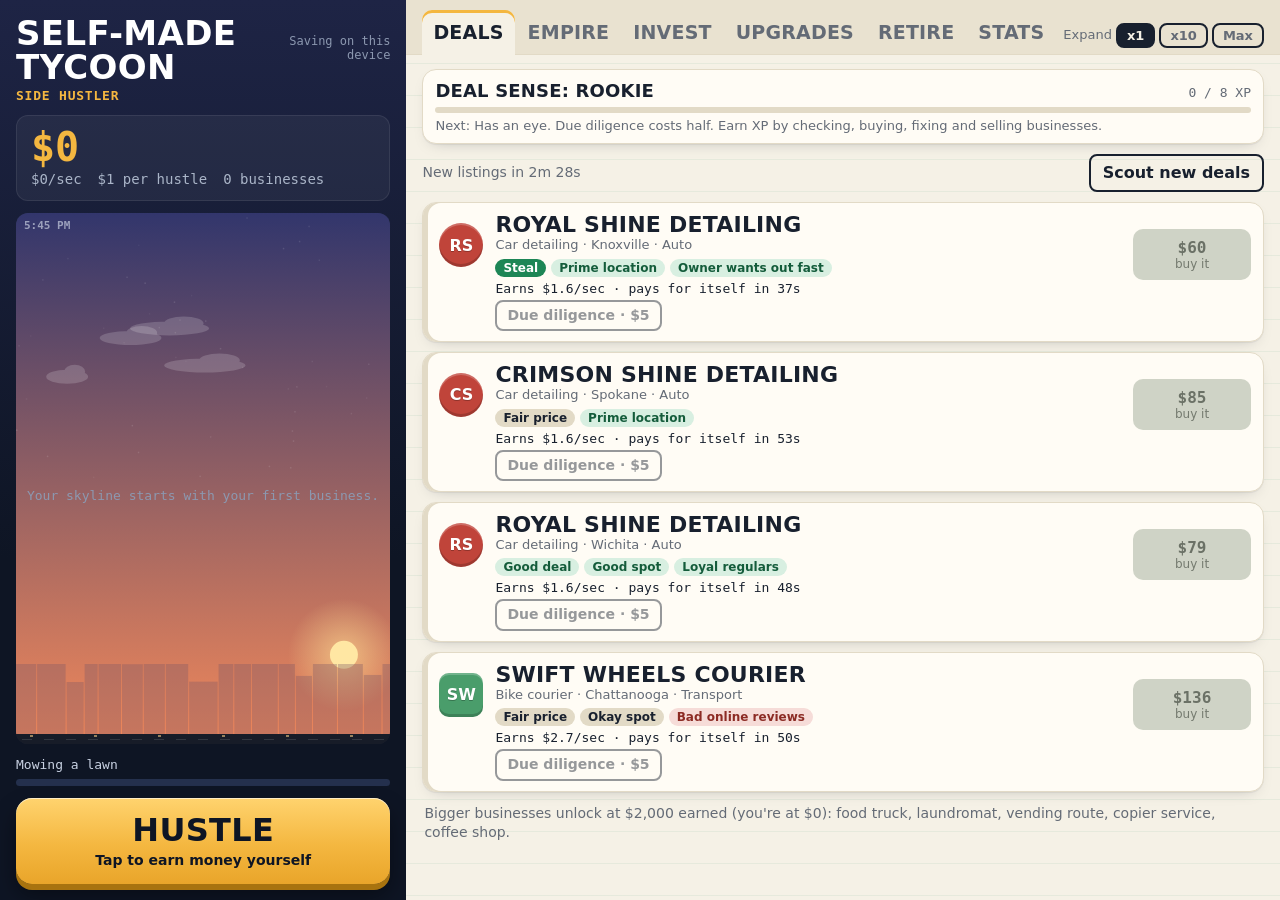
==== commit fec4fc55: "Self-Made Tycoon: keep the tabs in one row now that Invest is visible On the Steam Deck the sixth ta" ====
--- a/self-made-tycoon/index.html
+++ b/self-made-tycoon/index.html
@@ -3,143 +3,311 @@
 <head>
 <meta charset="utf-8">
 <meta name="viewport" content="width=device-width, initial-scale=1">
+<meta name="theme-color" content="#0e1524">
 <title>Self-Made Tycoon</title>
 <link rel="preconnect" href="https://fonts.googleapis.com">
 <link rel="preconnect" href="https://fonts.gstatic.com" crossorigin>
-<link href="https://fonts.googleapis.com/css2?family=Archivo:wdth,wght@62..125,400..800&family=IBM+Plex+Mono:wght@400;600&display=swap" rel="stylesheet">
+<!-- Fonts: Bricolage Grotesque (headings + body; its width axis gives the
+     condensed headings) and JetBrains Mono (every number). If they can't
+     load (offline), the CSS falls back to the device's own fonts. -->
+<link href="https://fonts.googleapis.com/css2?family=Bricolage+Grotesque:opsz,wdth,wght@12..96,75..100,400..800&family=JetBrains+Mono:wght@400;600;700&display=swap" rel="stylesheet">
 <style>
 /* =====================================================================
    LOOK AND FEEL
-   Left side: a night-time "terminal" with amber ticker numbers and the
-   skyline of everything you own. Right side: ledger paper with faint
-   green rules, where the deals and your books live.
-   Layout: two columns on wide screens; one column on phones with the
-   terminal pinned to the top.
+   Two halves:
+   - Left, the "terminal": your cash ticker, the skyline of everything
+     you own, and the Hustle button. Its background follows the sky, so
+     it shifts from deep night blue to a brighter dusk/day blue as the
+     day/night cycle runs (11-skyline.js sets --term-top).
+   - Right, the "ledger": cream ledger paper with faint ruled lines, where
+     the deals, your businesses and your books live, laid out as cards.
+   Layout: two columns on wide screens (Steam Deck 1280x800, laptops);
+   one column on phones with a compact terminal pinned to the top.
+
+   Everything is drawn with CSS and canvas: no images, so the game stays
+   one small file. The only outside download is the two web fonts, and
+   the font stacks fall back to the device's own fonts if they can't load.
+
+   HOW TO READ THIS FILE
+     1. Design tokens (colors, fonts, sizes)    - change the look here
+     2. Base elements
+     3. Terminal (left)
+     4. Ledger (right): tabs and panes
+     5. Cards: business rows, buttons, chips
+     6. THEME KIT: reusable pieces for investment cards
+     7. Pop-ups: modal, business sheet, mini games, toast
+     8. Motion: keyframes, effects layer, calm mode
+     9. Phones
    ===================================================================== */
+
+/* ---------- 1. Design tokens ---------- */
 :root {
-  --night:  #121a2b;   /* terminal / sky */
-  --night-2:#1c2740;   /* raised terminal surfaces */
-  --amber:  #f2b84b;   /* ticker numbers and the Hustle button: the one bold color */
-  --paper:  #eef1e6;   /* ledger paper */
-  --rule:   #d6dfcb;   /* ledger lines and row fills */
-  --ink:    #1b2433;   /* normal text */
-  --muted:  #5d6672;   /* secondary text */
-  --money:  #2e8b57;   /* good / affordable */
-  --loss:   #c0443a;   /* bad / danger */
-  --display: "Archivo", "Arial Narrow", sans-serif;
-  --body: "Archivo", "Helvetica Neue", Arial, sans-serif;
-  --mono: "IBM Plex Mono", "Courier New", monospace;
+  /* night side (terminal) */
+  --night:   #0e1524;   /* terminal base and night sky */
+  --night-2: #172036;   /* raised surfaces on the terminal */
+  --night-3: #24304d;   /* borders and tracks on the terminal */
+  --term-top:#14203a;   /* top of the terminal gradient: follows the sky (set from JS) */
+  --term-text:#dfe6f2;
+  --term-muted:#8c98b0;
+  /* the one bold color: gold. Cash, the Hustle button, coins. */
+  --gold:      #f4b740;
+  --gold-deep: #a8730f;  /* the Hustle button's pressed-down edge */
+  --gold-soft: #fff2d3;
+  --amber:     var(--gold);   /* old name for --gold, kept so older code still works */
+  /* ledger side */
+  --paper:   #f5f1e6;   /* ledger paper */
+  --paper-2: #e9e2d0;   /* the tab strip */
+  --surface: #fffcf5;   /* cards sit on the paper */
+  --rule:    #e2dac6;   /* card borders, ruled lines, empty bars */
+  --ink:     #18202e;   /* normal text */
+  --muted:   #646b76;   /* secondary text (4.9:1 on --surface) */
+  /* meaning */
+  --money:      #1d8656;  /* good, affordable, profit */
+  --money-soft: #d8efe1;
+  --money-ink:  #145c3b;
+  --loss:       #c0433a;  /* bad, danger, loss */
+  --loss-soft:  #f6dcd8;
+  --loss-ink:   #8c2b24;
+  --off:        #cfd3c6;  /* a button you can't afford yet */
+  --off-ink:    #6b7166;
+  /* type */
+  --display: "Bricolage Grotesque", "Arial Narrow", system-ui, sans-serif;
+  --body:    "Bricolage Grotesque", system-ui, -apple-system, "Segoe UI", Roboto, sans-serif;
+  --mono:    "JetBrains Mono", ui-monospace, "SF Mono", Menlo, Consolas, monospace;
+  /* shape */
+  --r-card: 14px;
+  --r-btn:  10px;
+  --shadow-1: 0 1px 0 rgba(24, 32, 46, .05), 0 6px 16px -10px rgba(24, 32, 46, .35);
+  --shadow-2: 0 2px 0 rgba(24, 32, 46, .05), 0 14px 28px -14px rgba(24, 32, 46, .45);
   color-scheme: light;
 }
+
+/* ---------- 2. Base elements ---------- */
 * { box-sizing: border-box; }
 html, body { height: 100%; margin: 0; }
-body { background: var(--paper); color: var(--ink); font: 16px/1.4 var(--body); -webkit-tap-highlight-color: transparent; overflow: hidden; }
+body {
+  background: var(--paper); color: var(--ink); font: 16px/1.4 var(--body);
+  font-optical-sizing: auto; -webkit-tap-highlight-color: transparent; overflow: hidden;
+}
 button { font: inherit; color: inherit; }
-:focus-visible { outline: 3px solid var(--amber); outline-offset: 2px; }
+:focus-visible { outline: 3px solid var(--gold); outline-offset: 2px; }
 [hidden] { display: none !important; }   /* hidden must win over display rules */
-.cond { font-family: var(--display); font-stretch: 68%; font-weight: 800; text-transform: uppercase; letter-spacing: .02em; }
+/* .cond: the condensed, uppercase heading style used for titles and big buttons */
+.cond { font-family: var(--display); font-stretch: 75%; font-weight: 800; text-transform: uppercase; letter-spacing: .01em; }
+.num { font-family: var(--mono); font-variant-numeric: tabular-nums; }   /* any number that ticks */
 
 .app { display: grid; grid-template-columns: minmax(360px, 42%) 1fr; height: 100%; }
 
-/* ---------- LEFT: the terminal ---------- */
-.terminal { background: var(--night); color: #dfe6f2; display: flex; flex-direction: column; gap: 12px; padding: 16px; position: relative; overflow: hidden; }
+/* ---------- 3. LEFT: the terminal ---------- */
+.terminal {
+  background: linear-gradient(180deg, var(--term-top) 0%, var(--night) 62%);
+  color: var(--term-text); display: flex; flex-direction: column; gap: 12px; padding: 16px;
+  position: relative; overflow: hidden;
+}
 .brand { display: flex; justify-content: space-between; align-items: baseline; gap: 8px; }
 .brand h1 { margin: 0; font-size: 34px; line-height: 1; color: #fff; }
-.brand .save-state { font: 12px var(--mono); color: #8794ad; text-align: right; }
-.rank { font: 600 14px var(--mono); color: var(--amber); letter-spacing: .04em; }
-.ticker { background: var(--night-2); border-radius: 8px; padding: 10px 14px; font-family: var(--mono); display: grid; gap: 2px; }
-.ticker .cash { font-size: 40px; line-height: 1.05; color: var(--amber); font-variant-numeric: tabular-nums; }
-.ticker .rates { display: flex; gap: 16px; flex-wrap: wrap; font-size: 14px; color: #aab5c8; }
+.brand .save-state { font: 12px var(--mono); color: var(--term-muted); text-align: right; }
+.rank { font: 600 13px var(--mono); color: var(--gold); letter-spacing: .06em; margin-top: 4px; }
+/* the ticker: frosted panel with the big cash number */
+.ticker {
+  background: rgba(255, 255, 255, .05); border: 1px solid rgba(255, 255, 255, .08); border-radius: 12px;
+  padding: 10px 14px; font-family: var(--mono); display: grid; gap: 2px;
+}
+.ticker .cash {
+  font-size: 40px; font-weight: 700; line-height: 1.05; color: var(--gold); font-variant-numeric: tabular-nums;
+  transition: color .35s, text-shadow .35s;
+}
+/* 13-fx.js adds these for a moment when cash jumps up or is spent */
+.ticker .cash.gain  { color: #9af0bd; text-shadow: 0 0 18px rgba(120, 230, 160, .55); transition: none; }
+.ticker .cash.spend { color: #ffb4a6; transition: none; }
+.ticker .rates { display: flex; gap: 6px 16px; flex-wrap: wrap; font-size: 14px; color: #aab5c8; }
 .ticker .boom { color: #7fe0a3; }
-.sky { position: relative; flex: 1 1 auto; min-height: 140px; border-radius: 8px; overflow: hidden; }
+.sky { position: relative; flex: 1 1 auto; min-height: 140px; border-radius: 12px; overflow: hidden; box-shadow: inset 0 0 0 1px rgba(255, 255, 255, .06); }
 #skyline { width: 100%; height: 100%; display: block; }
+/* a choice event slides up over the skyline */
 .event {
   position: absolute; left: 12px; right: 12px; bottom: 12px; z-index: 3;
-  background: #fff8e8; color: var(--ink); border-radius: 10px; padding: 12px 14px; display: grid; gap: 8px;
-  border-left: 8px solid var(--amber); box-shadow: 0 12px 30px rgba(0,0,0,.45);
+  background: #fff8e8; color: var(--ink); border-radius: 12px; padding: 12px 14px; display: grid; gap: 8px;
+  border-left: 8px solid var(--gold); box-shadow: 0 12px 30px rgba(0, 0, 0, .45);
+  animation: slide-up .32s cubic-bezier(.2, .9, .3, 1.2);
 }
 .event h2 { margin: 0; font-size: 24px; line-height: 1; }
 .event p { margin: 0; font-size: 15px; }
 .event .opts { display: flex; gap: 8px; flex-wrap: wrap; align-items: center; }
-.event .opts button { appearance: none; border: 0; border-radius: 8px; padding: 8px 12px; cursor: pointer; background: var(--night); color: #fff; font-weight: 700; }
+.event .opts button { appearance: none; border: 0; border-radius: var(--r-btn); padding: 8px 12px; cursor: pointer; background: var(--night); color: #fff; font-weight: 700; }
 .event .opts button.yes { background: var(--money); }
 .event .left { margin-left: auto; font: 12px var(--mono); color: var(--muted); }
-.job { font-family: var(--mono); font-size: 14px; display: grid; gap: 5px; color: #c9d2e3; }
-.job .bar { height: 7px; background: var(--night-2); border-radius: 4px; overflow: hidden; }
-.job .bar i { display: block; height: 100%; width: 0; background: var(--amber); transition: width .08s; }
+.job { font-family: var(--mono); font-size: 13px; display: grid; gap: 5px; color: #c9d2e3; }
+.job .bar { height: 7px; background: var(--night-3); border-radius: 4px; overflow: hidden; }
+.job .bar i { display: block; height: 100%; width: 0; background: linear-gradient(90deg, var(--gold), #ffd987); border-radius: 4px; transition: width .12s ease-out; }
+/* the Hustle button: a chunky gold key that presses down */
 .hustle {
-  appearance: none; border: 0; cursor: pointer; border-radius: 14px; background: var(--amber); color: var(--night);
-  padding: 16px 12px; font-size: 32px; line-height: 1; box-shadow: 0 6px 0 #a87a22, 0 10px 20px rgba(0,0,0,.35);
-  touch-action: manipulation; user-select: none;
+  appearance: none; border: 0; cursor: pointer; border-radius: 16px; color: var(--night);
+  background: linear-gradient(180deg, #ffd36e 0%, var(--gold) 55%, #e9a52a 100%);
+  padding: 16px 12px; font-size: 32px; line-height: 1;
+  box-shadow: 0 6px 0 var(--gold-deep), 0 12px 22px rgba(0, 0, 0, .4), inset 0 1px 0 rgba(255, 255, 255, .6);
+  touch-action: manipulation; user-select: none; -webkit-user-select: none;
+  transition: transform .06s, box-shadow .06s;
 }
 .hustle small { display: block; font: 600 14px var(--body); text-transform: none; letter-spacing: 0; margin-top: 6px; font-stretch: 100%; }
-.hustle:active, .hustle.pressed { transform: translateY(5px); box-shadow: 0 1px 0 #a87a22, 0 4px 10px rgba(0,0,0,.35); }
-.padhints { display: none; font: 12px var(--mono); color: #8794ad; text-align: center; }
+.hustle:active, .hustle.pressed { transform: translateY(5px); box-shadow: 0 1px 0 var(--gold-deep), 0 4px 10px rgba(0, 0, 0, .35), inset 0 1px 0 rgba(255, 255, 255, .6); }
+.padhints { display: none; font: 12px var(--mono); color: var(--term-muted); text-align: center; }
 .padhints.on { display: block; }
+/* "+$12" text that pops out of the Hustle button */
 .floats { position: absolute; inset: 0; pointer-events: none; overflow: hidden; z-index: 4; }
-.float { position: absolute; font: 600 20px var(--mono); color: var(--amber); animation: rise 1s ease-out forwards; text-shadow: 0 2px 4px rgba(0,0,0,.6); white-space: nowrap; }
-@keyframes rise { to { transform: translateY(-70px); opacity: 0; } }
-
-/* ---------- RIGHT: the ledger ---------- */
-.ledger { display: flex; flex-direction: column; min-height: 0;
-  background: var(--paper) repeating-linear-gradient(to bottom, transparent 0 31px, rgba(46,139,87,.09) 31px 32px); }
-.tabs { display: flex; gap: 2px; padding: 12px 16px 0; background: var(--rule); flex-wrap: wrap; align-items: flex-end; }
-.tab { appearance: none; border: 0; cursor: pointer; padding: 9px 14px; border-radius: 8px 8px 0 0; background: transparent; color: var(--muted); font-size: 20px; }
-.tab[aria-selected="true"] { background: var(--paper); color: var(--ink); }
+.float {
+  position: absolute; font: 700 20px var(--mono); color: var(--gold); white-space: nowrap;
+  text-shadow: 0 2px 0 rgba(0, 0, 0, .35), 0 0 12px rgba(244, 183, 64, .45);
+  animation: pop-rise 1s cubic-bezier(.2, .8, .3, 1) forwards;
+}
+
+/* ---------- 4. RIGHT: the ledger ---------- */
+.ledger {
+  display: flex; flex-direction: column; min-height: 0;
+  background: var(--paper) repeating-linear-gradient(to bottom, transparent 0 31px, rgba(29, 134, 86, .07) 31px 32px);
+}
+.tabs { display: flex; gap: 8px; padding: 10px 16px 0; background: var(--paper-2); align-items: flex-end; box-shadow: inset 0 -1px 0 var(--rule); }
+/* one row of tabs; if they ever don't fit (more tabs, a narrow window) the row scrolls sideways instead of wrapping */
+.tabrow { display: flex; gap: 2px; flex-wrap: nowrap; flex: 1 1 auto; min-width: 0; overflow-x: auto; scrollbar-width: none; }
+.tabrow::-webkit-scrollbar { display: none; }
+.tab {
+  appearance: none; border: 0; cursor: pointer; padding: 9px 11px; border-radius: 10px 10px 0 0; background: transparent;
+  color: var(--muted); font-size: 19px; transition: background .15s, color .15s; position: relative; flex: none;
+}
+.tab:hover { color: var(--ink); }
+.tab[aria-selected="true"] { background: var(--paper); color: var(--ink); box-shadow: inset 0 3px 0 var(--gold); }   /* gold strip on top of the open tab */
 .badge { background: var(--money); color: #fff; border-radius: 10px; padding: 0 7px; font: 700 13px var(--body); margin-left: 5px; vertical-align: 2px; letter-spacing: 0; }
-.buymode { margin-left: auto; display: flex; gap: 4px; padding-bottom: 7px; align-items: center; font-size: 13px; color: var(--muted); }
-.buymode button { appearance: none; border: 2px solid var(--ink); background: transparent; border-radius: 6px; padding: 3px 9px; font: 700 13px var(--body); cursor: pointer; }
+.buymode { margin-left: auto; flex: none; display: flex; gap: 4px; padding-bottom: 7px; align-items: center; font-size: 13px; color: var(--muted); }
+.buymode button { appearance: none; border: 2px solid var(--ink); background: transparent; border-radius: 8px; padding: 3px 9px; font: 700 13px var(--body); cursor: pointer; }
 .buymode button[aria-pressed="true"] { background: var(--ink); color: var(--paper); }
 .pane { overflow-y: auto; padding: 14px 16px 28px; display: none; flex-direction: column; gap: 10px; flex: 1; }
-.pane.on { display: flex; }
+.pane.on { display: flex; animation: fade-in .18s ease-out; }
 .pane-head { display: flex; gap: 10px; align-items: center; flex-wrap: wrap; }
 .pane-head .grow { flex: 1; color: var(--muted); font-size: 14px; }
 .note { font-size: 14px; color: var(--muted); margin: 2px; }
 
-/* a business: deal card or empire row */
-.biz { display: grid; grid-template-columns: 44px 1fr auto; gap: 4px 12px; align-items: center; background: #fbfcf7; border: 1px solid var(--rule); border-left: 6px solid var(--rule); border-radius: 10px; padding: 10px 12px; }
-.biz.affordable { border-left-color: var(--money); }
-.logo { width: 44px; height: 44px; display: grid; place-items: center; color: #fff; font: 800 16px var(--display); font-stretch: 75%; grid-row: span 2; }
+/* ---------- 5. Cards ---------- */
+/* .biz: one business. Used for deal cards, Empire rows and upgrades.
+   Layout: logo | name, details, chips, numbers | buy button.
+   The colored bar down the left edge turns green when you can afford it. */
+.biz {
+  display: grid; grid-template-columns: 44px 1fr auto; gap: 4px 12px; align-items: center;
+  background: var(--surface); border: 1px solid var(--rule); border-radius: var(--r-card); padding: 10px 12px 10px 16px;
+  box-shadow: inset 5px 0 0 var(--rule), var(--shadow-1); transition: box-shadow .2s, transform .2s;
+}
+.biz.affordable { box-shadow: inset 5px 0 0 var(--money), var(--shadow-1); }
+.logo {
+  width: 44px; height: 44px; display: grid; place-items: center; color: #fff; font: 800 16px var(--display); font-stretch: 75%;
+  grid-row: span 2; box-shadow: inset 0 -3px 0 rgba(0, 0, 0, .18), inset 0 2px 0 rgba(255, 255, 255, .22);
+  text-shadow: 0 1px 0 rgba(0, 0, 0, .25);
+}
 .biz h3 { margin: 0; font-size: 22px; line-height: 1.05; }
+.biz .lvl { font-family: var(--mono) !important; font-size: 14px !important; font-weight: 600; color: var(--muted); letter-spacing: 0; }
 .biz .sub { font-size: 13px; color: var(--muted); }
 .biz .chips { grid-column: 2; display: flex; gap: 5px; flex-wrap: wrap; }
-.chip { font: 600 12px var(--body); padding: 2px 7px; border-radius: 10px; background: var(--rule); color: var(--ink); }
-.chip.good { background: #d3ecd9; color: #1d6a3f; }
-.chip.bad { background: #f3d6d2; color: #8f2d25; }
+.chip { font: 600 12px var(--body); padding: 2px 8px; border-radius: 10px; background: var(--rule); color: var(--ink); }
+.chip.good { background: var(--money-soft); color: var(--money-ink); }
+.chip.bad { background: var(--loss-soft); color: var(--loss-ink); }
 .chip.great { background: var(--money); color: #fff; }
+.chip.gold { background: var(--gold-soft); color: #7a5208; }
 .biz .line { grid-column: 2; font: 13px var(--mono); color: var(--ink); }
-.buy { grid-row: 1 / span 3; grid-column: 3; appearance: none; border: 0; cursor: pointer; border-radius: 8px; min-width: 118px; padding: 9px 10px; background: var(--ink); color: var(--paper); font: 600 16px var(--mono); text-align: center; font-variant-numeric: tabular-nums; }
-.buy small { display: block; font: 12px var(--body); opacity: .85; }
-.buy[aria-disabled="true"] { background: #c4ccbc; color: #6d7569; cursor: default; }
-.smallbtn { appearance: none; border: 2px solid var(--ink); background: transparent; border-radius: 8px; padding: 6px 12px; cursor: pointer; font-weight: 700; }
+/* the buy / expand button on the right of a card */
+.buy {
+  grid-row: 1 / span 3; grid-column: 3; appearance: none; border: 0; cursor: pointer; border-radius: var(--r-btn); min-width: 118px; padding: 9px 10px;
+  background: var(--money); color: #fff; font: 700 16px var(--mono); text-align: center; font-variant-numeric: tabular-nums;
+  box-shadow: 0 3px 0 var(--money-ink); transition: transform .06s, box-shadow .06s, background .2s;
+}
+.buy:active { transform: translateY(2px); box-shadow: 0 1px 0 var(--money-ink); }
+.buy small { display: block; font: 12px var(--body); opacity: .9; }
+.buy[aria-disabled="true"] { background: var(--off); color: var(--off-ink); cursor: default; box-shadow: none; transform: none; }
+.smallbtn { appearance: none; border: 2px solid var(--ink); background: transparent; border-radius: 8px; padding: 6px 12px; cursor: pointer; font-weight: 700; transition: background .15s; }
+.smallbtn:hover { background: rgba(24, 32, 46, .06); }
 .smallbtn[aria-disabled="true"] { opacity: .45; cursor: default; }
-.card { background: #fbfcf7; border: 1px solid var(--rule); border-radius: 10px; padding: 14px; display: grid; gap: 10px; }
+/* .card: a plain panel (Retire, Stats, each investment) */
+.card { background: var(--surface); border: 1px solid var(--rule); border-radius: var(--r-card); padding: 14px; display: grid; gap: 10px; box-shadow: var(--shadow-1); }
 .card h2 { margin: 0; font-size: 28px; line-height: 1; }
 .card p { margin: 0; }
-.bigbtn { appearance: none; border: 0; cursor: pointer; border-radius: 10px; padding: 11px 16px; background: var(--ink); color: var(--paper); font-size: 20px; justify-self: start; }
-.bigbtn.go { background: var(--money); color: #fff; }
-.bigbtn.danger { background: var(--loss); color: #fff; }
-.bigbtn[aria-disabled="true"] { background: #c4ccbc; color: #6d7569; cursor: default; }
+.bigbtn {
+  appearance: none; border: 0; cursor: pointer; border-radius: var(--r-btn); padding: 11px 16px; background: var(--ink); color: var(--paper);
+  font-size: 20px; justify-self: start; box-shadow: 0 3px 0 #05080f; transition: transform .06s, box-shadow .06s;
+}
+.bigbtn:active { transform: translateY(2px); box-shadow: 0 1px 0 #05080f; }
+.bigbtn.go { background: var(--money); color: #fff; box-shadow: 0 3px 0 var(--money-ink); }
+.bigbtn.danger { background: var(--loss); color: #fff; box-shadow: 0 3px 0 var(--loss-ink); }
+.bigbtn[aria-disabled="true"] { background: var(--off); color: var(--off-ink); cursor: default; box-shadow: none; transform: none; }
 .stats { display: grid; grid-template-columns: auto 1fr; gap: 4px 16px; font-size: 15px; margin: 0; }
 .stats dt { color: var(--muted); }
 .stats dd { margin: 0; font-family: var(--mono); font-variant-numeric: tabular-nums; }
-textarea { width: 100%; min-height: 80px; font: 13px var(--mono); border-radius: 6px; border: 2px solid var(--rule); padding: 8px; background: #fff; }
-
-.modal-back { position: fixed; inset: 0; background: rgba(12,16,26,.65); display: none; place-items: center; z-index: 10; padding: 16px; }
-.modal-back.on { display: grid; }
-.modal { background: var(--paper); border-radius: 14px; padding: 20px; max-width: 440px; width: 100%; display: grid; gap: 12px; box-shadow: 0 20px 60px rgba(0,0,0,.5); }
+textarea { width: 100%; min-height: 80px; font: 13px var(--mono); border-radius: 8px; border: 2px solid var(--rule); padding: 8px; background: #fff; }
+/* settings rows (Look and feel card): label + a segmented button group */
+.setting { display: flex; gap: 8px 12px; align-items: center; flex-wrap: wrap; }
+.setting > span { min-width: 60px; font-weight: 700; }
+.seg { display: inline-flex; flex-wrap: wrap; border: 2px solid var(--ink); border-radius: 10px; overflow: hidden; }
+.seg button { appearance: none; border: 0; background: transparent; padding: 6px 11px; font: 700 14px var(--body); cursor: pointer; }
+.seg button + button { border-left: 2px solid var(--ink); }
+.seg button[aria-pressed="true"] { background: var(--ink); color: var(--paper); }
+
+/* ---------- 6. THEME KIT for investment cards ----------
+   Each investment draws its own card on the Invest tab (see 20-invest.js).
+   The card itself is <section class="card inv">. Inside it, use these so
+   every investment looks like part of the same game:
+
+   <div class="card-head">                  title row: name left, figure right
+     <h2 class="cond">Stocks</h2>
+     <span class="figure up">+$1.2K/sec</span>   big number (.up green / .down red)
+   </div>
+   <p class="note">One-line explanation.</p>
+   <dl class="kv"><dt>Owned</dt><dd>12 shares</dd>...</dl>   label / value pairs
+   <div class="meter"><i style="width:40%"></i></div>         progress bar
+     (.meter.gold / .meter.loss for other colors)
+   <div class="chart"><canvas></canvas></div>  price chart: draw with
+     sparkline(canvas, values) from 13-fx.js
+   <ul class="rows">                         a list of holdings
+     <li class="row"><div><b>Name</b><small>detail</small></div>
+       <span class="num">$12K</span><button class="smallbtn">Sell</button></li>
+   </ul>
+   <div class="btn-row"><button class="bigbtn go cond">Buy</button>...</div>
+   Chips: <span class="chip good|bad|great|gold">text</span>.
+   Buttons: .bigbtn (.go / .danger), .smallbtn, .buy; use aria-disabled="true"
+   for "can't afford" so the controller can still reach it.
+   For a celebration, call fxBurst(element, "buy" | "sale" | "spark").
+   ------------------------------------------------------------------- */
+.card.inv { gap: 8px; }
+.card-head { display: flex; justify-content: space-between; align-items: baseline; gap: 6px 12px; flex-wrap: wrap; }
+.card-head h2 { margin: 0; }
+.figure { font: 700 22px var(--mono); font-variant-numeric: tabular-nums; color: var(--ink); }
+.figure.up { color: var(--money); } .figure.down { color: var(--loss); }
+.kv { display: grid; grid-template-columns: auto 1fr; gap: 3px 14px; margin: 0; font-size: 14px; }
+.kv dt { color: var(--muted); }
+.kv dd { margin: 0; font-family: var(--mono); font-variant-numeric: tabular-nums; text-align: right; }
+.meter { height: 8px; background: var(--rule); border-radius: 4px; overflow: hidden; }
+.meter i { display: block; height: 100%; width: 0; background: var(--money); border-radius: 4px; transition: width .3s ease-out; }
+.meter.gold i { background: var(--gold); } .meter.loss i { background: var(--loss); }
+.chart { height: 72px; border-radius: 10px; background: linear-gradient(180deg, #fff, var(--paper)); border: 1px solid var(--rule); overflow: hidden; }
+.chart canvas { width: 100%; height: 100%; display: block; }
+.rows { list-style: none; margin: 0; padding: 0; display: grid; gap: 6px; }
+.row { display: grid; grid-template-columns: 1fr auto auto; gap: 10px; align-items: center; padding: 8px 10px; background: #fff; border: 1px solid var(--rule); border-radius: 10px; }
+.row small { display: block; color: var(--muted); font-size: 12px; }
+.btn-row { display: flex; gap: 8px; flex-wrap: wrap; align-items: center; }
+
+/* ---------- 7. Pop-ups ---------- */
+.modal-back { position: fixed; inset: 0; background: rgba(9, 13, 22, .62); display: none; place-items: center; z-index: 10; padding: 16px; }
+.modal-back.on { display: grid; animation: fade-in .18s ease-out; }
+.modal { background: var(--paper); border-radius: 18px; padding: 20px; max-width: 440px; width: 100%; display: grid; gap: 12px; box-shadow: 0 24px 60px rgba(0, 0, 0, .5); }
+.modal-back.on .modal { animation: pop-in .28s cubic-bezier(.2, .9, .3, 1.25); }
 .modal h2 { margin: 0; font-size: 34px; line-height: 1; }
-.modal .amount { font: 600 36px var(--mono); color: var(--money); }
-/* the business sheet and its mini games */
-.sense { background: #fbfcf7; border: 1px solid var(--rule); border-radius: 10px; padding: 8px 12px; display: grid; gap: 4px; }
+.modal .amount { font: 700 36px var(--mono); color: var(--money); }
+/* Deal sense progress box on the Deals tab */
+.sense { background: var(--surface); border: 1px solid var(--rule); border-radius: var(--r-card); padding: 8px 12px; display: grid; gap: 4px; box-shadow: var(--shadow-1); }
 .sense-top { display: flex; justify-content: space-between; gap: 8px; align-items: baseline; flex-wrap: wrap; }
 .sense-top strong { font-size: 18px; }
 .sense-top span { font: 13px var(--mono); color: var(--muted); }
 .sense .bar { height: 6px; background: var(--rule); border-radius: 3px; overflow: hidden; }
-.sense .bar i { display: block; height: 100%; background: var(--money); }
+.sense .bar i { display: block; height: 100%; background: var(--money); transition: width .4s ease-out; }
 .sense .note { margin: 0; font-size: 13px; }
 .biz .acts { grid-column: 2; display: flex; gap: 6px; flex-wrap: wrap; }
 .biz .acts .smallbtn { padding: 4px 10px; font-size: 14px; }
+/* the business sheet and its mini games */
 .sheet { max-width: 560px; max-height: calc(100vh - 32px); overflow-y: auto; }
 .sheet h3 { margin: 4px 0 0; font-size: 20px; }
 .sheet .sub { color: var(--muted); font-size: 14px; margin: 0; }
@@ -160,33 +328,69 @@
 .gauge .zone { position: absolute; top: 0; bottom: 0; background: #7cc79a; }
 .gauge .needle { position: absolute; top: 0; bottom: 0; width: 4px; margin-left: -2px; background: var(--ink); }
 .gstat { font: 14px var(--mono); }
-/* investment cards on the Invest tab (each module draws its own inside) */
-.card.inv { gap: 8px; }
-.toast { position: fixed; bottom: 18px; left: 50%; transform: translateX(-50%); background: var(--night); color: #fff; padding: 10px 16px; border-radius: 10px; font-size: 15px; z-index: 11; opacity: 0; transition: opacity .25s; pointer-events: none; max-width: 90vw; text-align: center; }
-.toast.on { opacity: 1; }
-
-/* ---------- phones ---------- */
+.toast {
+  position: fixed; bottom: 18px; left: 50%; transform: translate(-50%, 12px); background: var(--night); color: #fff; padding: 10px 16px;
+  border-radius: 12px; font-size: 15px; z-index: 11; opacity: 0; transition: opacity .25s, transform .25s; pointer-events: none;
+  max-width: 90vw; text-align: center; box-shadow: 0 10px 30px rgba(0, 0, 0, .35); border: 1px solid rgba(255, 255, 255, .08);
+}
+.toast.on { opacity: 1; transform: translate(-50%, 0); }
+
+/* ---------- 8. Motion ---------- */
+/* the effects layer (13-fx.js draws coins and confetti here) */
+#fx { position: fixed; inset: 0; width: 100%; height: 100%; pointer-events: none; z-index: 12; }
+/* 13-fx.js flashes a card when you buy it or hit a level milestone */
+.biz.is-new { animation: glow-new 1.4s ease-out; }
+.biz.bump { animation: bump .35s ease-out; }
+@keyframes pop-rise {
+  0%   { transform: translateY(0) scale(.6); opacity: 0; }
+  15%  { transform: translateY(-10px) scale(1.15); opacity: 1; }
+  100% { transform: translateY(-74px) scale(1); opacity: 0; }
+}
+@keyframes fade-in { from { opacity: 0; } to { opacity: 1; } }
+@keyframes pop-in { from { transform: scale(.88) translateY(10px); opacity: 0; } to { transform: none; opacity: 1; } }
+@keyframes slide-up { from { transform: translateY(24px); opacity: 0; } to { transform: none; opacity: 1; } }
+@keyframes glow-new {
+  0%   { box-shadow: inset 5px 0 0 var(--gold), 0 0 0 3px var(--gold), 0 0 26px rgba(244, 183, 64, .7); }
+  100% { box-shadow: inset 5px 0 0 var(--rule), 0 0 0 0 transparent, var(--shadow-1); }
+}
+@keyframes bump { 0% { transform: scale(1); } 40% { transform: scale(1.015); } 100% { transform: scale(1); } }
+/* Calm mode: the player's device asks for less motion (or they picked
+   "Calm" in Look and feel). 13-fx.js puts .calm on <html>; it also stops
+   the coins, confetti, cash count-up and window flicker. Things still
+   change, they just don't fly around. */
+.calm *, .calm *::before, .calm *::after { animation-duration: .01ms !important; animation-iteration-count: 1 !important; transition-duration: .01ms !important; }
+.calm .float { animation: fade-out 1s linear forwards !important; }
+@keyframes fade-out { from { opacity: 1; } to { opacity: 0; } }
+
+/* ---------- 9. Phones ---------- */
 @media (max-width: 760px) {
   body { overflow: auto; }
   .app { display: block; height: auto; }
-  .terminal { position: sticky; top: 0; z-index: 5; padding: 10px 12px; gap: 7px; }
-  .brand h1 { font-size: 24px; white-space: nowrap; }
-  .brand .save-state { font-size: 11px; max-width: 34%; }
-  .ticker .cash { font-size: 30px; }
-  .ticker .rates { font-size: 13px; gap: 10px; }
-  .sky { flex: none; height: 84px; min-height: 0; }
+  /* a compact terminal pinned to the top: about a third of the screen */
+  .terminal { position: sticky; top: 0; z-index: 5; padding: 8px 12px 10px; gap: 6px; }
+  .brand h1 { font-size: 22px; white-space: nowrap; }
+  .rank { font-size: 11px; margin-top: 2px; }
+  .brand .save-state { font-size: 10px; max-width: 34%; }
+  .ticker { padding: 6px 10px; border-radius: 10px; }
+  .ticker .cash { font-size: 28px; }
+  .ticker .rates { font-size: 12px; gap: 2px 10px; }
+  .sky { flex: none; height: 76px; min-height: 0; border-radius: 10px; }
   .event { position: fixed; left: 10px; right: 10px; bottom: 10px; top: auto; }
-  .job { font-size: 12px; }
-  .hustle { padding: 11px; font-size: 26px; }
+  .job { font-size: 11px; gap: 3px; }
+  .hustle { padding: 10px; font-size: 25px; border-radius: 14px; }
   .hustle small { font-size: 12px; margin-top: 3px; }
   .pane { overflow: visible; }
-  .tab { padding: 8px 8px; font-size: 17px; }
-  .buymode { width: 100%; margin-left: 0; padding: 6px 0; }
-  .biz { grid-template-columns: 36px 1fr; }
+  /* tabs: one row you can swipe sideways, Expand x1/x10/Max on its own row */
+  .tabs { flex-direction: column; align-items: stretch; gap: 0; padding: 6px 0 0; position: relative; }
+  .tabrow { flex-wrap: nowrap; overflow-x: auto; scrollbar-width: none; padding: 0 10px; }
+  .tabrow::-webkit-scrollbar { display: none; }
+  .tab { padding: 8px 10px; font-size: 17px; flex: none; }
+  .buymode { width: 100%; margin-left: 0; padding: 6px 12px; background: var(--paper); border-bottom: 1px solid var(--rule); }
+  .biz { grid-template-columns: 36px 1fr; padding: 10px 10px 10px 14px; }
   .logo { width: 36px; height: 36px; font-size: 13px; }
+  .biz h3 { font-size: 20px; }
   .buy { grid-row: auto; grid-column: 1 / -1; order: 9; }   /* button goes under the details */
 }
-@media (prefers-reduced-motion: reduce) { .float { display: none; } }
 </style>
 </head>
 <body>
@@ -228,13 +432,15 @@
 
   <!-- ================= RIGHT: THE LEDGER ================= -->
   <section class="ledger">
-    <div class="tabs" role="tablist">
+    <div class="tabs">
+     <div class="tabrow" role="tablist">
       <button class="tab cond" role="tab" id="tab-deals" data-pane="deals" aria-selected="true">Deals<span class="badge" id="dealBadge" hidden>0</span></button>
       <button class="tab cond" role="tab" id="tab-empire" data-pane="empire" aria-selected="false">Empire</button>
       <button class="tab cond" role="tab" id="tab-invest" data-pane="invest" aria-selected="false" hidden>Invest</button>
       <button class="tab cond" role="tab" id="tab-upg" data-pane="upg" aria-selected="false">Upgrades<span class="badge" id="upgBadge" hidden>0</span></button>
       <button class="tab cond" role="tab" id="tab-retire" data-pane="retire" aria-selected="false">Retire</button>
       <button class="tab cond" role="tab" id="tab-set" data-pane="set" aria-selected="false">Stats</button>
+     </div>
       <div class="buymode" id="buymode" aria-label="How many levels to expand at once">
         Expand
         <button id="bm1" data-mode="1" aria-pressed="true">x1</button>
@@ -275,6 +481,23 @@
     </div>
     <div class="pane" id="pane-set">
       <div class="card"><h2 class="cond">Stats</h2><dl class="stats" id="stats"></dl></div>
+      <div class="card" id="lookCard">
+        <h2 class="cond">Look and feel</h2>
+        <p class="note">Saved on this device only.</p>
+        <div class="setting"><span>Sky</span>
+          <div class="seg" role="group" aria-label="Sky">
+            <button data-sky="cycle" aria-pressed="true">Day/night</button>
+            <button data-sky="clock" aria-pressed="false">My clock</button>
+            <button data-sky="day" aria-pressed="false">Day</button>
+            <button data-sky="night" aria-pressed="false">Night</button>
+          </div></div>
+        <div class="setting"><span>Motion</span>
+          <div class="seg" role="group" aria-label="Motion">
+            <button data-motion="auto" aria-pressed="true">Like my device</button>
+            <button data-motion="full" aria-pressed="false">Full</button>
+            <button data-motion="calm" aria-pressed="false">Calm</button>
+          </div></div>
+      </div>
       <div class="card">
         <h2 class="cond">Your save</h2>
         <p>The game saves itself every 30 seconds and when you leave.</p>
@@ -308,6 +531,9 @@
   </div>
 </div>
 <div class="toast" id="toast"></div>
+<!-- Effects layer: coin pops, confetti and sparkles are drawn here (13-fx.js).
+     It covers the screen but ignores taps. -->
+<canvas id="fx" aria-hidden="true"></canvas>
 
 <script>
 "use strict";
@@ -334,8 +560,9 @@
      08-save.js         - this browser + your Claude account (syncs devices)
      09-screen.js       - numbers, the Deals / Empire / Upgrades / Retire / Stats tabs
      10-sheet.js        - the Manage sheet for one business, and the fix-up mini games
-     11-skyline.js      - the night skyline drawing
+     11-skyline.js      - the skyline drawing and the day/night cycle
      12-controls.js     - touch/mouse, keyboard, game controller
+     13-fx.js           - motion and feedback (coins, confetti, cash count-up), Look and feel settings
      20-invest.js       - the plug-in point for every investment type, and the Invest tab
      30-investments/    - one file per investment type (real estate, stocks, ...)
      99-start.js        - start up, and handles for the automated tests
@@ -1237,6 +1464,7 @@
   render(false);
   if (nowPerf - lastSlowRender > 250) { lastSlowRender = nowPerf; render(true); }
   drawSkyline(dt);
+  fxFrame(dt);                       // coin pops, confetti, cash flashes (13-fx.js)
   pollGamepads();
   requestAnimationFrame(frame);
 }
@@ -1587,7 +1815,7 @@
 
 function render(full) {
   const now = Date.now();
-  $("cash").textContent = money(state.cash);
+  $("cash").textContent = money(shownCash());     // counts up smoothly (13-fx.js); state.cash is the real number
   $("ips").textContent = money(incomeNow(now) + investNet()) + "/sec";
   $("tapv").textContent = money(tapValue()) + " per hustle";
   $("owned").textContent = state.biz.length + (state.biz.length === 1 ? " business" : " businesses");
@@ -1893,11 +2121,94 @@
 const MINI_GAMES = { reviews: gameReviews, books: gameBooks, machine: gameMachine, hire: gameHire };
 
 // ---------- The skyline: one building per business you own ----------
+// Drawn on a canvas every frame by drawSkyline(dt), called from the main
+// loop in 07-time.js. Layers, back to front:
+//   sky gradient -> stars -> sun or moon -> clouds -> a hazy far-off city
+//   -> your buildings -> the street -> coins from hustling -> the clock
+// The sky runs a day/night cycle (see SKY_KEYS). The player can pin it to
+// day, night, or their own clock in Stats > Look and feel (13-fx.js).
+//
+// Buildings animate: a new business rises out of the ground, expanding
+// grows it smoothly, and a sold one sinks away. In calm mode (less motion)
+// they just appear at their size and nothing twinkles.
 const canvas = $("skyline"), ctx = canvas.getContext("2d");
-const coins = [];          // little coins that fly up when you hustle
-let skyTime = 0;
-// A fixed pseudo-random number from a seed, so each building keeps the same windows
+const coins = [];          // little coins that fly up when you hustle (05-actions.js pushes { t, x })
+let skyTime = 0;           // seconds since the page opened: drives twinkles and drifting clouds
+// A fixed pseudo-random number in [0, 1) from a seed, so each building
+// keeps the same windows and each star the same spot from frame to frame.
 const seeded = n => { const x = Math.sin(n * 127.1) * 43758.5453; return x - Math.floor(x); };
+
+// ----- Day and night -----
+// One full in-game day takes SKY_DAY_MS of real time. The phase runs from
+// 0 (midnight) through 0.25 (sunrise), 0.5 (noon) and 0.75 (sunset) back
+// to 1 = 0. It comes from the real clock, so it's the same after a reload
+// and on every device, and needs nothing in the save.
+const SKY_DAY_MS = 12 * 60 * 1000;     // 12 minutes per day: roughly 6 of daylight, 4 of night, 2 of dawn/dusk
+// Key moments of the day. Colors in between are blended. top/bottom: the
+// sky gradient. stars and lights (lit windows, street lamps) fade 0..1.
+const SKY_KEYS = [
+  { at: 0.00, top: "#070d1c", bottom: "#1d2a48", stars: 1,   lights: 1 },
+  { at: 0.20, top: "#0d1530", bottom: "#2b2f55", stars: 0.9, lights: 1 },
+  { at: 0.25, top: "#33416f", bottom: "#e58f63", stars: 0.3, lights: 0.7 },   // sunrise
+  { at: 0.31, top: "#4f86c4", bottom: "#f4c995", stars: 0,   lights: 0.15 },
+  { at: 0.40, top: "#3d8ad6", bottom: "#bfe1f5", stars: 0,   lights: 0 },
+  { at: 0.60, top: "#3a86d2", bottom: "#c7e4f4", stars: 0,   lights: 0 },
+  { at: 0.70, top: "#4a74b8", bottom: "#f0c88f", stars: 0,   lights: 0.2 },
+  { at: 0.75, top: "#2f2f63", bottom: "#ee7f55", stars: 0.2, lights: 0.75 },  // sunset
+  { at: 0.80, top: "#12173a", bottom: "#4b3560", stars: 0.8, lights: 1 },
+  { at: 1.00, top: "#070d1c", bottom: "#1d2a48", stars: 1,   lights: 1 },
+];
+// Where we are in the day right now, following the player's setting
+// (look.sky, from 13-fx.js): "cycle" (default), "clock", "day" or "night".
+function dayPhase(now = Date.now()) {
+  const mode = typeof look === "object" ? look.sky : "cycle";
+  if (mode === "day") return 0.5;
+  if (mode === "night") return 0.0;
+  if (mode === "clock") { const d = new Date(now); return (d.getHours() * 3600 + d.getMinutes() * 60 + d.getSeconds()) / 86400; }
+  return (now % SKY_DAY_MS) / SKY_DAY_MS;
+}
+// "#rrggbb" <-> [r, g, b], and blending between two colors (t = 0..1)
+const hexRgb = h => [1, 3, 5].map(i => parseInt(h.slice(i, i + 2), 16));
+const rgbCss = (c, a = 1) => `rgba(${c.map(Math.round).join(",")},${a})`;
+const mixRgb = (a, b, t) => a.map((v, i) => v + (b[i] - v) * t);
+// Sky colors and light levels for a phase, blended between the two key
+// moments either side of it.
+function skyAt(phase) {
+  let i = 0;
+  while (i < SKY_KEYS.length - 2 && phase >= SKY_KEYS[i + 1].at) i++;
+  const a = SKY_KEYS[i], b = SKY_KEYS[i + 1];
+  const t = Math.min(1, Math.max(0, (phase - a.at) / (b.at - a.at)));
+  const s = t * t * (3 - 2 * t);                // ease in and out so changes don't snap
+  return {
+    top: mixRgb(hexRgb(a.top), hexRgb(b.top), s),
+    bottom: mixRgb(hexRgb(a.bottom), hexRgb(b.bottom), s),
+    stars: a.stars + (b.stars - a.stars) * s,
+    lights: a.lights + (b.lights - a.lights) * s,
+  };
+}
+// The in-game time of day as a clock string ("6:40 PM"), for the sky's corner
+function skyClockText(phase) {
+  const mins = Math.floor(phase * 24 * 60), h = Math.floor(mins / 60), m = mins % 60;
+  return `${(h + 11) % 12 + 1}:${String(m - m % 5).padStart(2, "0")} ${h < 12 ? "AM" : "PM"}`;
+}
+
+// Darker version of a sector color for building sides and roofs (cached:
+// the same few colors are asked for every frame).
+const shadeCache = new Map();
+function shade(hex, f) {
+  const key = hex + f;
+  if (!shadeCache.has(key)) shadeCache.set(key, rgbCss(hexRgb(hex).map(v => v * f)));
+  return shadeCache.get(key);
+}
+
+// ----- Building animation -----
+// towers: business id -> what's on screen now { x, w, h } (eased toward the target)
+// ghosts: buildings of businesses you sold, sinking away
+const towers = new Map();
+let ghosts = [];
+let lastSkyState = null;            // when the whole state is swapped (retire, wipe, load) don't animate the difference
+let lastTint = 0;                    // last time the terminal background was re-tinted
+
 function drawSkyline(dt) {
   const dpr = window.devicePixelRatio || 1;
   const w = canvas.clientWidth, h = canvas.clientHeight;
@@ -1905,62 +2216,196 @@
   if (canvas.width !== Math.round(w * dpr) || canvas.height !== Math.round(h * dpr)) { canvas.width = Math.round(w * dpr); canvas.height = Math.round(h * dpr); }
   ctx.setTransform(dpr, 0, 0, dpr, 0, 0);
   skyTime += dt;
-  // night sky
-  const g = ctx.createLinearGradient(0, 0, 0, h);
-  g.addColorStop(0, "#0b1120"); g.addColorStop(1, "#24304d");
+  const calm = typeof motionCalm === "function" && motionCalm();
+  const now = Date.now();
+  const phase = dayPhase(now), sky = skyAt(phase);
+  const ground = h - 10;
+
+  // The terminal panel's background follows the sky (a few times a second is plenty)
+  if (now - lastTint > 500) {
+    lastTint = now;
+    document.documentElement.style.setProperty("--term-top", rgbCss(mixRgb(sky.top, [14, 21, 36], 0.55)));
+  }
+
+  // 1. sky
+  const g = ctx.createLinearGradient(0, 0, 0, ground);
+  g.addColorStop(0, rgbCss(sky.top)); g.addColorStop(1, rgbCss(sky.bottom));
   ctx.fillStyle = g; ctx.fillRect(0, 0, w, h);
-  for (let i = 0; i < 40; i++) {                         // stars
-    ctx.fillStyle = `rgba(255,255,255,${0.25 + 0.35 * seeded(i + Math.floor(skyTime / 3))})`;
-    ctx.fillRect(seeded(i) * w, seeded(i + 99) * h * 0.55, 1.5, 1.5);
-  }
-  const ground = h - 10;
-  ctx.fillStyle = "#0a0f1b"; ctx.fillRect(0, ground, w, 10);
-  if (!state.biz.length) {
+
+  // 2. stars: each twinkles on its own slow beat
+  if (sky.stars > 0.02) {
+    for (let i = 0; i < 46; i++) {
+      const tw = calm ? 0.6 : 0.45 + 0.4 * Math.sin(skyTime * (0.6 + seeded(i + 7) * 1.4) + i);
+      ctx.fillStyle = `rgba(255,255,255,${(sky.stars * (0.25 + 0.5 * tw)).toFixed(3)})`;
+      ctx.fillRect(seeded(i) * w, seeded(i + 99) * ground * 0.6, 1.5, 1.5);
+    }
+  }
+
+  // 3. sun (phase 0.22..0.78) or moon (the rest) on an arc across the sky
+  const arc = (t, r) => [w * (0.06 + 0.88 * t), ground - Math.sin(Math.PI * t) * (ground * 0.8) + r];
+  const sunT = (phase - 0.22) / 0.56;
+  if (sunT > 0 && sunT < 1) {
+    const r = Math.max(6, Math.min(14, h * 0.07)), [sx, sy] = arc(sunT, r);
+    const glow = ctx.createRadialGradient(sx, sy, r * 0.5, sx, sy, r * 4);
+    glow.addColorStop(0, "rgba(255,226,150,.55)"); glow.addColorStop(1, "rgba(255,226,150,0)");
+    ctx.fillStyle = glow; ctx.fillRect(sx - r * 4, sy - r * 4, r * 8, r * 8);
+    ctx.fillStyle = "#ffe7a3"; ctx.beginPath(); ctx.arc(sx, sy, r, 0, Math.PI * 2); ctx.fill();
+  } else {
+    const moonT = ((phase + 1 - 0.78) % 1) / 0.44;          // 0.78 -> 0.22 the next morning
+    if (moonT > 0 && moonT < 1) {
+      const r = Math.max(5, Math.min(10, h * 0.05)), [mx, my] = arc(moonT, r);
+      ctx.fillStyle = "#e9edf7"; ctx.beginPath(); ctx.arc(mx, my, r, 0, Math.PI * 2); ctx.fill();
+      ctx.fillStyle = rgbCss(sky.top); ctx.beginPath(); ctx.arc(mx + r * 0.45, my - r * 0.25, r * 0.85, 0, Math.PI * 2); ctx.fill();   // crescent
+    }
+  }
+
+  // 4. clouds by day: soft blobs drifting slowly left to right
+  const day = 1 - sky.lights;
+  if (day > 0.05) {
+    ctx.fillStyle = `rgba(255,255,255,${(0.55 * day).toFixed(3)})`;
+    for (let i = 0; i < 4; i++) {
+      const cw = 40 + seeded(i + 40) * 50, span = w + cw * 2;
+      const cx = ((seeded(i + 50) * span + (calm ? 0 : skyTime * (4 + i * 2))) % span) - cw;
+      const cy = 8 + seeded(i + 60) * ground * 0.35;
+      ctx.beginPath();
+      ctx.ellipse(cx, cy, cw * 0.5, 7, 0, 0, Math.PI * 2);
+      ctx.ellipse(cx + cw * 0.18, cy - 5, cw * 0.25, 7, 0, 0, Math.PI * 2);
+      ctx.fill();
+    }
+  }
+
+  // 5. a hazy far-off city behind yours, for depth
+  // (kept low and faint so it never competes with your own buildings)
+  ctx.fillStyle = rgbCss(mixRgb(sky.bottom, sky.top, 0.6), 0.35);
+  for (let x = 0, i = 0; x < w; i++) {
+    const bw = 12 + seeded(i + 300) * 18, bh = Math.min(70, ground * (0.08 + seeded(i + 400) * 0.14));
+    ctx.fillRect(x, ground - bh, bw - 1, bh);
+    x += bw;
+  }
+
+  // 6. your buildings
+  // A different save was swapped in (retire, wipe, load, account sync):
+  // start over without rising/sinking every building at once.
+  const swapped = state !== lastSkyState;
+  if (swapped) { towers.clear(); ghosts = []; lastSkyState = state; }
+  if (!state.biz.length && !ghosts.length) {
     const msg = "Your skyline starts with your first business.";
     let size = 14;
-    ctx.font = `${size}px 'IBM Plex Mono', monospace`;
-    while (ctx.measureText(msg).width > w - 20 && size > 9) ctx.font = `${--size}px 'IBM Plex Mono', monospace`;   // shrink to fit
-    ctx.fillStyle = "#8794ad"; ctx.textAlign = "center";
-    ctx.fillText(msg, w / 2, h / 2);
-  } else {
-    // building width shrinks when you own a lot, so they always fit
-    const n = state.biz.length;
-    const slot = Math.min(34, (w - 16) / n);
-    const startX = (w - slot * n) / 2;
-    const tallest = h - 24;
-    state.biz.forEach((b, i) => {
-      const ind = IND[b.ind];
-      const bw = Math.max(2, slot * (0.55 + ind.tier * 0.07));
-      const bh = Math.min(tallest, (0.18 + ind.tier * 0.13) * tallest + Math.min(b.level, 100) / 100 * tallest * 0.25);
-      const x = startX + i * slot + (slot - bw) / 2, y = ground - bh;
-      ctx.fillStyle = SECTORS[ind.sector].color;
-      ctx.globalAlpha = 0.85;
-      ctx.fillRect(x, y, bw, bh);
-      ctx.globalAlpha = 1;
-      if (bw >= 6) {                                   // lit windows, twinkling slowly
-        ctx.fillStyle = "#ffe6a8";
-        for (let wy = y + 4; wy < ground - 4; wy += 6) {
-          for (let wx = x + 2; wx < x + bw - 3; wx += 5) {
-            if (seeded(b.id * 31 + wx * 7 + wy * 13 + Math.floor(skyTime / 4)) > 0.55) ctx.fillRect(wx, wy, 2, 3);
-          }
-        }
+    ctx.font = `${size}px 'JetBrains Mono', monospace`;
+    while (ctx.measureText(msg).width > w - 20 && size > 9) ctx.font = `${--size}px 'JetBrains Mono', monospace`;   // shrink to fit
+    ctx.fillStyle = day > 0.5 ? "rgba(20,32,58,.75)" : "#8c98b0"; ctx.textAlign = "center";
+    ctx.fillText(msg, w / 2, ground * 0.55);
+    ctx.textAlign = "left";
+  }
+  // building width shrinks when you own a lot, so they always fit
+  const n = state.biz.length;
+  const slot = n ? Math.min(34, (w - 16) / n) : 0;
+  const startX = (w - slot * n) / 2;
+  const tallest = ground - 14;
+  const ease = calm ? 1 : 1 - Math.exp(-dt * 7);           // how far to move toward the target this frame
+  const seen = new Set();
+  state.biz.forEach((b, i) => {
+    const ind = IND[b.ind];
+    const tw = Math.max(2, slot * (0.55 + ind.tier * 0.07));
+    const th = Math.min(tallest, (0.18 + ind.tier * 0.13) * tallest + Math.min(b.level, 100) / 100 * tallest * 0.25);
+    const tx = startX + i * slot + (slot - tw) / 2;
+    let t = towers.get(b.id);
+    // a business bought just now rises from the ground; on page load or a
+    // save swap the city is simply there
+    if (!t) { t = { x: tx, w: tw, h: swapped || skyTime < 0.5 || calm ? th : 0 }; towers.set(b.id, t); }
+    t.x += (tx - t.x) * ease; t.w += (tw - t.w) * ease; t.h += (th - t.h) * ease;
+    t.b = b; t.ind = ind;
+    seen.add(b.id);
+    drawTower(t, ground, sky, now, calm, 1);
+  });
+  // businesses that are gone (sold) sink into the ground and fade
+  for (const [id, t] of towers) if (!seen.has(id)) { towers.delete(id); if (!calm) ghosts.push({ ...t, fade: 1 }); }
+  ghosts = ghosts.filter(gh => (gh.fade -= dt * 1.2) > 0);
+  for (const gh of ghosts) { gh.h *= 1 - Math.min(1, dt * 3); drawTower(gh, ground, sky, now, calm, gh.fade); }
+
+  // 7. the street, with lamps that glow at night
+  ctx.fillStyle = rgbCss(mixRgb([10, 15, 27], [52, 58, 70], day)); ctx.fillRect(0, ground, w, 10);
+  ctx.fillStyle = `rgba(255,255,255,${(0.08 + 0.12 * day).toFixed(3)})`;
+  for (let x = 6; x < w; x += 22) ctx.fillRect(x, ground + 5, 10, 1);           // lane markings
+  if (sky.lights > 0.05) {
+    ctx.fillStyle = `rgba(255,214,140,${(0.8 * sky.lights).toFixed(3)})`;
+    for (let x = 14; x < w; x += 64) ctx.fillRect(x, ground + 1, 3, 2);
+  }
+
+  // 8. coins from hustling: spin and rise out of the street
+  if (!calm) for (const c of coins) {
+    c.t += dt;
+    const cx = w * (0.3 + c.x * 0.4), cy = ground - c.t * 110, spin = Math.abs(Math.cos(c.t * 9 + c.x * 6));
+    ctx.globalAlpha = Math.max(0, 1 - c.t);
+    ctx.fillStyle = "#f4b740";
+    ctx.beginPath(); ctx.ellipse(cx, cy, 4 * spin + 0.6, 4, 0, 0, Math.PI * 2); ctx.fill();
+    ctx.globalAlpha = 1;
+  }
+  else for (const c of coins) c.t = 2;                     // calm: skip them
+  while (coins.length && coins[0].t > 1) coins.shift();
+
+  // 9. the in-game clock, top left (only while the day/night cycle is on)
+  if (typeof look !== "object" || look.sky === "cycle" || look.sky === "clock") {
+    ctx.font = `600 ${h < 100 ? 9 : 11}px 'JetBrains Mono', monospace`;
+    ctx.fillStyle = day > 0.5 ? "rgba(14,21,36,.6)" : "rgba(223,230,242,.6)";
+    ctx.fillText(skyClockText(phase), 8, h < 100 ? 12 : 16);
+  }
+}
+
+// One building. t = { x, w, h, b (the business), ind (its industry) };
+// alpha < 1 for a sold building fading out.
+function drawTower(t, ground, sky, now, calm, alpha) {
+  const { b, ind } = t;
+  const x = t.x, bw = t.w, bh = t.h, y = ground - bh;
+  if (bh < 1) return;
+  const color = SECTORS[ind.sector].color, night = sky.lights;
+  ctx.globalAlpha = alpha;
+  // body: full color by day, darker at night; the right third is in shade
+  ctx.fillStyle = color; ctx.fillRect(x, y, bw, bh);
+  ctx.fillStyle = shade(color, 0.72); ctx.fillRect(x + bw * 0.68, y, bw * 0.32, bh);
+  if (night > 0) { ctx.fillStyle = `rgba(6,10,22,${(0.45 * night).toFixed(3)})`; ctx.fillRect(x, y, bw, bh); }
+  // roof by size: a parapet on mid-size businesses, an antenna on the big ones
+  if (ind.tier >= 2 && bw >= 6) { ctx.fillStyle = shade(color, 0.55); ctx.fillRect(x - 1, y - 2, bw + 2, 2); }
+  if (ind.tier >= 4 && bh > 20) {
+    ctx.fillStyle = shade(color, 0.5); ctx.fillRect(x + bw / 2 - 0.5, y - 9, 1, 9);
+    if (night > 0.3 && (calm || Math.floor(skyTime * 1.2 + b.id) % 2)) { ctx.fillStyle = "#ff5a4a"; ctx.fillRect(x + bw / 2 - 1, y - 10, 2, 2); }   // blinking warning light
+  }
+  // a striped awning on small shops
+  if (ind.tier <= 1 && bw >= 10 && bh > 14) {
+    for (let sx = 0; sx < bw; sx += 3) { ctx.fillStyle = (sx / 3) % 2 ? "#fff" : shade(color, 0.6); ctx.fillRect(x + sx, ground - 9, Math.min(3, bw - sx), 3); }
+  }
+  // windows: lit and flickering at night, glassy by day
+  if (bw >= 6) {
+    const lit = `rgba(255,222,150,${(0.25 + 0.75 * night).toFixed(3)})`, glass = `rgba(255,255,255,${(0.28 * (1 - night)).toFixed(3)})`;
+    const slow = calm ? 0 : skyTime;
+    for (let wy = y + 4; wy < ground - (ind.tier <= 1 ? 12 : 4); wy += 6) {
+      for (let wx = x + 2; wx < x + bw - 3; wx += 5) {
+        const s = b.id * 31 + wx * 7 + wy * 13;
+        // each window switches on/off on its own slow schedule (8-20 s)
+        const on = seeded(s + Math.floor((slow + seeded(s) * 20) / (8 + seeded(s + 1) * 12))) > 0.45;
+        if (night > 0.05 && on) { ctx.fillStyle = lit; ctx.fillRect(wx, wy, 2, 3); }
+        else if (night < 0.95) { ctx.fillStyle = glass; ctx.fillRect(wx, wy, 2, 3); }
       }
-      if (Date.now() < (b.viralUntil || 0)) {           // viral: a beacon on the roof
-        ctx.fillStyle = Math.floor(skyTime * 4) % 2 ? "#f2b84b" : "#fff";
-        ctx.fillRect(x + bw / 2 - 2, y - 6, 4, 6);
+    }
+  }
+  // viral: a beacon on the roof, plus searchlights at night
+  if (now < (b.viralUntil || 0)) {
+    const blink = calm ? 1 : Math.floor(skyTime * 4) % 2;
+    ctx.fillStyle = blink ? "#f4b740" : "#fff";
+    ctx.fillRect(x + bw / 2 - 2, y - 6, 4, 6);
+    if (night > 0.3 && !calm) {
+      const a = Math.sin(skyTime * 1.5) * 0.5;
+      ctx.fillStyle = `rgba(255,236,170,${(0.18 * night).toFixed(3)})`;
+      for (const side of [-1, 1]) {
+        ctx.beginPath(); ctx.moveTo(x + bw / 2, y - 6);
+        ctx.lineTo(x + bw / 2 + Math.sin(a * side + side * 0.3) * 200 - 8, y - 200);
+        ctx.lineTo(x + bw / 2 + Math.sin(a * side + side * 0.3) * 200 + 8, y - 200);
+        ctx.fill();
       }
-    });
-  }
-  // coins from hustling
-  for (const c of coins) {
-    c.t += dt;
-    ctx.fillStyle = "#f2b84b";
-    ctx.beginPath(); ctx.arc(w * (0.3 + c.x * 0.4), ground - c.t * 120, 4, 0, Math.PI * 2); ctx.fill();
-  }
-  while (coins.length && coins[0].t > 1) coins.shift();
-}
-
-
+    }
+  }
+  ctx.globalAlpha = 1;
+}
 /* =====================================================================
    9. CONTROLS
    Keyboard: Space = hustle, arrows = move between buttons, Enter = press,
@@ -2111,6 +2556,299 @@
 }
 
 
+/* =====================================================================
+   13. MOTION AND FEEDBACK
+   Makes the game feel alive without changing how it plays:
+     - coins pop out of the Hustle button (a bigger shower when a job is done)
+     - the cash number counts up and down smoothly instead of jumping,
+       and flashes green on a big gain, red when you spend
+     - buying a business: a burst of confetti where you tapped, and its
+       card glows on the Empire tab; its building rises in the skyline
+     - expanding: coins hop off the button; a level milestone (10/25/50/100)
+       gets a star burst and the card bumps
+     - upgrades and finished fix-ups: sparkles
+     - selling a business: a shower of coins over the whole screen
+   Plus the "Look and feel" settings (sky mode and motion) on the Stats tab.
+
+   HOW IT FINDS OUT WHAT HAPPENED
+   Rather than every action calling into this file, fxFrame() runs once a
+   frame (from 07-time.js) and compares a few counters with last frame:
+   hustles, jobs, businesses bought and sold, total levels, upgrades,
+   fixes. That keeps the game rules free of drawing code, and catches
+   every way of doing something (touch, mouse, keyboard, controller).
+   Where to draw comes from the last button pressed (recorded below).
+
+   Everything is drawn on one full-screen canvas (#fx) that ignores taps,
+   and is only redrawn while something is flying, so it costs nothing at
+   rest. In calm mode none of it runs: numbers change instantly.
+
+   FOR OTHER FILES (investment cards):
+     fxBurst(elementOrRect, "buy" | "sale" | "spark" | "coins")
+     sparkline(canvas, values, { color })   draws a small price chart
+     motionCalm()   true when animations should be skipped
+   ===================================================================== */
+
+// ----- Look and feel settings (this device only) -----
+// sky:    "cycle" (12-minute day/night), "clock" (follows your real clock), "day", "night"
+// motion: "auto" (follow the device's reduce-motion setting), "full", "calm"
+const LOOK_KEY = "selfmade-look-v1";
+const look = { sky: "cycle", motion: "auto" };
+try {
+  const saved = JSON.parse(localStorage.getItem(LOOK_KEY) || "{}");
+  if (["cycle", "clock", "day", "night"].includes(saved.sky)) look.sky = saved.sky;
+  if (["auto", "full", "calm"].includes(saved.motion)) look.motion = saved.motion;
+} catch { /* private window or blocked storage: use the defaults */ }
+const reduceQuery = window.matchMedia ? window.matchMedia("(prefers-reduced-motion: reduce)") : null;
+const motionCalm = () => look.motion === "calm" || (look.motion === "auto" && !!reduceQuery?.matches);
+function applyLook() {
+  document.documentElement.classList.toggle("calm", motionCalm());
+  for (const b of document.querySelectorAll("[data-sky]")) b.setAttribute("aria-pressed", String(b.dataset.sky === look.sky));
+  for (const b of document.querySelectorAll("[data-motion]")) b.setAttribute("aria-pressed", String(b.dataset.motion === look.motion));
+  if (motionCalm()) clearFx();
+}
+function setLook(key, value) {
+  look[key] = value;
+  try { localStorage.setItem(LOOK_KEY, JSON.stringify(look)); } catch { /* not saved, still applied */ }
+  applyLook();
+}
+for (const b of document.querySelectorAll("[data-sky]")) b.addEventListener("click", () => setLook("sky", b.dataset.sky));
+for (const b of document.querySelectorAll("[data-motion]")) b.addEventListener("click", () => setLook("motion", b.dataset.motion));
+reduceQuery?.addEventListener?.("change", applyLook);          // the player changes their device setting mid-game
+
+// ----- Where the player last pressed -----
+// Recorded before the button's own handler runs (capture phase), because
+// buying rebuilds the list and the pressed button disappears.
+let lastPress = null;        // { x, y, t, onHustle }
+function notePress(e) {
+  const btn = e.target.closest?.("button");
+  const r = btn ? btn.getBoundingClientRect() : null;
+  // a real tap has coordinates; a keyboard or controller press doesn't, so use the button's middle
+  const x = e.clientX || (r ? r.left + r.width / 2 : 0), y = e.clientY || (r ? r.top + r.height / 2 : 0);
+  lastPress = { x, y, t: performance.now(), onHustle: btn?.id === "hustle" };
+}
+document.addEventListener("pointerdown", notePress, true);
+document.addEventListener("click", e => { if (e.detail === 0 || !lastPress || performance.now() - lastPress.t > 600) notePress(e); }, true);
+// Where to put an effect: the recent press, or else the middle of a fallback element
+function pressPoint(fallbackEl, maxAge = 700) {
+  if (lastPress && performance.now() - lastPress.t < maxAge) return [lastPress.x, lastPress.y];
+  const r = fallbackEl?.getBoundingClientRect?.();
+  return r && r.width ? [r.left + r.width / 2, r.top + r.height / 2] : [innerWidth / 2, innerHeight / 2];
+}
+
+// ----- The effects layer -----
+const fxCanvas = $("fx"), fxCtx = fxCanvas.getContext("2d");
+let parts = [];              // everything flying right now
+let fxDirty = false;         // the canvas has something on it that needs clearing
+const MAX_PARTS = 360;       // safety cap so a flood of taps can't slow a phone down
+const FX_COLORS = ["#f4b740", "#1d8656", "#3a8fb7", "#d35d8e", "#8e5ba8", "#ffffff"];
+function addPart(p) {
+  if (motionCalm()) return;
+  if (parts.length >= MAX_PARTS) parts.shift();
+  parts.push(p);
+}
+// n coins thrown up from (x, y). spread: how wide; up: how hard.
+function coinPop(x, y, n = 3, spread = 140, up = 380) {
+  for (let i = 0; i < n; i++) addPart({ kind: "coin", x, y, vx: (Math.random() - 0.5) * spread, vy: -up * (0.7 + Math.random() * 0.5),
+    g: 1100, life: 0.9 + Math.random() * 0.3, age: 0, r: 5 + Math.random() * 2, spin: Math.random() * 6 });
+}
+// Confetti burst: little paper rectangles in the game's colors
+function confetti(x, y, n = 26) {
+  for (let i = 0; i < n; i++) {
+    const a = Math.random() * Math.PI * 2, sp = 140 + Math.random() * 260;
+    addPart({ kind: "paper", x, y, vx: Math.cos(a) * sp, vy: Math.sin(a) * sp - 160, g: 520, drag: 1.6, life: 1.1 + Math.random() * 0.5, age: 0,
+      w: 4 + Math.random() * 4, h: 2 + Math.random() * 3, rot: Math.random() * 6, vr: (Math.random() - 0.5) * 14, color: FX_COLORS[i % FX_COLORS.length] });
+  }
+}
+// Sparkles: four-pointed stars that grow and fade without falling
+function sparkle(x, y, n = 10, color = "#f4b740", radius = 60) {
+  for (let i = 0; i < n; i++) {
+    const a = Math.random() * Math.PI * 2, d = Math.random() * radius;
+    addPart({ kind: "star", x: x + Math.cos(a) * d * 0.4, y: y + Math.sin(a) * d * 0.4, vx: Math.cos(a) * d * 1.2, vy: Math.sin(a) * d * 1.2 - 20,
+      g: 0, drag: 2.5, life: 0.6 + Math.random() * 0.5, age: 0, r: 4 + Math.random() * 5, color });
+  }
+}
+// An expanding ring, like a ripple, where something happened
+function ring(x, y, color = "#f4b740", size = 70) { addPart({ kind: "ring", x, y, vx: 0, vy: 0, g: 0, life: 0.5, age: 0, size, color }); }
+// A coin shower falling from the top of the screen (a sale)
+function coinRain(n = 60) {
+  for (let i = 0; i < n; i++) addPart({ kind: "coin", x: Math.random() * innerWidth, y: -20 - Math.random() * innerHeight * 0.5,
+    vx: (Math.random() - 0.5) * 60, vy: 100 + Math.random() * 200, g: 700, life: 2.2, age: 0, r: 6 + Math.random() * 3, spin: Math.random() * 6 });
+}
+// Public helper: a named celebration at an element (or a DOMRect / [x, y])
+function fxBurst(target, kind = "spark") {
+  let x, y;
+  if (Array.isArray(target)) [x, y] = target;
+  else { const r = target?.getBoundingClientRect ? target.getBoundingClientRect() : target; if (!r) return; x = r.left + r.width / 2; y = r.top + r.height / 2; }
+  if (kind === "buy") { confetti(x, y); ring(x, y, "#1d8656"); }
+  else if (kind === "sale") { coinRain(); ring(x, y, "#f4b740", 120); }
+  else if (kind === "coins") coinPop(x, y, 6, 200, 420);
+  else sparkle(x, y);
+}
+function clearFx() {
+  parts = [];
+  if (fxDirty) { fxCtx.setTransform(1, 0, 0, 1, 0, 0); fxCtx.clearRect(0, 0, fxCanvas.width, fxCanvas.height); fxDirty = false; }
+}
+// Move and draw every particle. Only runs while something is on screen.
+function drawFx(dt) {
+  if (!parts.length) { if (fxDirty) clearFx(); return; }
+  const dpr = window.devicePixelRatio || 1, w = innerWidth, h = innerHeight;
+  if (fxCanvas.width !== Math.round(w * dpr) || fxCanvas.height !== Math.round(h * dpr)) { fxCanvas.width = Math.round(w * dpr); fxCanvas.height = Math.round(h * dpr); }
+  const c = fxCtx;
+  c.setTransform(dpr, 0, 0, dpr, 0, 0);
+  c.clearRect(0, 0, w, h);
+  fxDirty = true;
+  for (const p of parts) {
+    p.age += dt;
+    if (p.drag) { const k = Math.exp(-p.drag * dt); p.vx *= k; p.vy *= k; }
+    p.vy += p.g * dt; p.x += p.vx * dt; p.y += p.vy * dt;
+    const left = 1 - p.age / p.life;
+    if (left <= 0) continue;
+    c.globalAlpha = Math.min(1, left * 2.5);              // fade out over the last 40%
+    if (p.kind === "coin") {
+      // a gold coin seen spinning: squash its width with the spin
+      p.spin += dt * 12;
+      const sx = Math.max(0.15, Math.abs(Math.cos(p.spin)));
+      c.fillStyle = "#b8840f"; c.beginPath(); c.ellipse(p.x, p.y, p.r * sx, p.r, 0, 0, Math.PI * 2); c.fill();
+      c.fillStyle = "#f4b740"; c.beginPath(); c.ellipse(p.x, p.y, p.r * sx * 0.78, p.r * 0.78, 0, 0, Math.PI * 2); c.fill();
+      if (sx > 0.5) { c.fillStyle = "#ffe39a"; c.fillRect(p.x - p.r * sx * 0.3, p.y - p.r * 0.45, Math.max(1, p.r * sx * 0.25), p.r * 0.5); }   // shine
+    } else if (p.kind === "paper") {
+      p.rot += p.vr * dt;
+      c.save(); c.translate(p.x, p.y); c.rotate(p.rot); c.scale(1, Math.cos(p.rot * 1.7));   // flutter
+      c.fillStyle = p.color; c.fillRect(-p.w / 2, -p.h / 2, p.w, p.h); c.restore();
+    } else if (p.kind === "star") {
+      const r = p.r * (0.5 + Math.sin(Math.PI * (1 - left)) * 0.8);
+      c.fillStyle = p.color; c.beginPath();
+      for (let i = 0; i < 8; i++) { const a = i * Math.PI / 4, rr = i % 2 ? r * 0.3 : r; c.lineTo(p.x + Math.cos(a) * rr, p.y + Math.sin(a) * rr); }
+      c.fill();
+    } else if (p.kind === "ring") {
+      c.strokeStyle = p.color; c.lineWidth = 3 * left;
+      c.beginPath(); c.arc(p.x, p.y, p.size * (1 - left * left), 0, Math.PI * 2); c.stroke();
+    }
+  }
+  c.globalAlpha = 1;
+  parts = parts.filter(p => p.age < p.life && p.y < h + 60);
+}
+
+// ----- Cash that counts up -----
+// The ticker shows shownCash() instead of the exact number. It chases the
+// real cash on a log scale, so a jump from $1K to $5M rolls up through
+// the thousands and millions in about a second, and spending $1B down to
+// $1K rolls down just as fast. Steady income looks the same as before.
+// Saves, prices and tests still use state.cash: this is only the display.
+let cashShown = null, cashShownAt = 0, cashState = null;
+function shownCash() {
+  const real = state.cash, t = performance.now();
+  const dt = Math.min(0.25, (t - cashShownAt) / 1000);
+  cashShownAt = t;
+  // calm mode, first frame, a whole new save, or anything odd (negative): show the exact number
+  if (motionCalm() || cashShown === null || cashState !== state || !(cashShown >= 0) || !(real >= 0)) { cashShown = real; cashState = state; return real; }
+  const from = Math.log1p(cashShown), to = Math.log1p(real);
+  const next = from + (to - from) * (1 - Math.exp(-dt * 10));
+  cashShown = Math.abs(to - next) < 2e-4 ? real : Math.expm1(next);   // close enough (0.02%): land on it
+  return cashShown;
+}
+// Flash the ticker for a moment: "gain" (green) or "spend" (red)
+let cashFlashTimer = 0;
+function flashCash(kind) {
+  const el = $("cash");
+  el.classList.remove("gain", "spend");
+  void el.offsetWidth;                     // restart the color transition
+  el.classList.add(kind);
+  clearTimeout(cashFlashTimer);
+  cashFlashTimer = setTimeout(() => el.classList.remove("gain", "spend"), 380);
+}
+
+// ----- Watching for things to celebrate -----
+let fxSnap = null;           // counters from last frame
+function fxCounters() {
+  let levels = 0;
+  const lv = new Map();
+  for (const b of state.biz) { levels += b.level; lv.set(b.id, b.level); }
+  return { state, cash: state.cash, taps: state.stats.taps, jobs: state.stats.jobs, bought: state.stats.bought, sold: state.stats.sold,
+    fixes: state.stats.fixes, upgrades: Object.keys(state.upgrades).length, levels, lv, ids: new Set(state.biz.map(b => b.id)) };
+}
+// Find a business's card on the Empire tab, if it's on screen
+const empireRow = id => document.querySelector(`#empireList .biz[data-id="${id}"]`);
+function flashRow(row, cls) {
+  if (!row) return;
+  row.classList.remove(cls); void row.offsetWidth; row.classList.add(cls);
+  setTimeout(() => row.classList.remove(cls), 1500);
+}
+
+function fxFrame(dt) {
+  const now = fxCounters();
+  const was = fxSnap;
+  fxSnap = now;
+  // First frame, or a different save swapped in: nothing to celebrate, just remember
+  if (!was || was.state !== now.state) { drawFx(dt); return; }
+  const calm = motionCalm();
+
+  // Hustles: a few coins from where you tapped (or the button, for keys/controller)
+  const taps = Math.min(4, now.taps - was.taps);
+  if (taps > 0 && !calm) {
+    const btn = $("hustle").getBoundingClientRect();
+    const fromTap = lastPress && lastPress.onHustle && performance.now() - lastPress.t < 300;
+    const x = fromTap ? lastPress.x : btn.left + btn.width / 2, y = fromTap ? lastPress.y : btn.top + 8;
+    for (let i = 0; i < taps; i++) coinPop(x, y, 2 + (Math.random() < 0.5 ? 1 : 0));
+    if (now.jobs > was.jobs) { coinPop(x, y, 10, 260, 480); ring(x, y); }      // a finished job: bigger shower
+  }
+
+  // Bought a business: confetti where you pressed, and its card glows
+  if (now.bought > was.bought) {
+    if (!calm) fxBurst(pressPoint($("pane-deals")), "buy");
+    const newIds = [...now.ids].filter(id => !was.ids.has(id));
+    setTimeout(() => newIds.forEach(id => flashRow(empireRow(id), "is-new")), 30);   // after the list rebuilds
+  }
+  // Expanded (levels went up without a new purchase)
+  else if (now.levels > was.levels) {
+    let milestone = 0, grownId = 0;
+    for (const [id, level] of now.lv) {
+      const before = was.lv.get(id) ?? level;
+      if (level > before) { grownId = id; if (LEVEL_MILESTONES.some(m => before < m && level >= m)) milestone = id; }
+    }
+    const row = empireRow(milestone || grownId);
+    const at = pressPoint(row);
+    if (!calm) { coinPop(at[0], at[1], 4, 160, 300); if (milestone) { sparkle(at[0], at[1], 16, "#f4b740", 90); ring(at[0], at[1]); } }
+    if (milestone) flashRow(row, "bump");
+  }
+
+  if (now.upgrades > was.upgrades && !calm) { const at = pressPoint(null); sparkle(at[0], at[1], 14); ring(at[0], at[1], "#8e5ba8"); }
+  if (now.fixes > was.fixes && !calm) { const r = $("skyline").getBoundingClientRect(); sparkle(r.left + r.width / 2, r.top + r.height / 2, 16, "#7fe0a3", r.width / 3); }
+  if (now.sold > was.sold && !calm) fxBurst([innerWidth / 2, innerHeight / 2], "sale");
+
+  // The cash flash: big jumps that aren't ordinary income
+  const diff = now.cash - was.cash;
+  const usual = (incomeNow() + investNet()) * Math.max(dt, 1 / 30) * 3 + tapValue() * 4 * (1 + JOB_BONUS);
+  if (diff < -Math.max(0.5, usual * 0.1)) flashCash("spend");
+  else if (diff > usual && diff > Math.abs(was.cash) * 0.02) flashCash("gain");
+
+  drawFx(dt);
+}
+
+// ----- Sparkline: a small price chart for investment cards -----
+// canvas: a <canvas> inside a sized box (e.g. <div class="chart">).
+// values: numbers, oldest first. Line is green if it ended up, red if down.
+function sparkline(canvasEl, values, opts = {}) {
+  const c = canvasEl.getContext("2d"), dpr = window.devicePixelRatio || 1;
+  const w = canvasEl.clientWidth, h = canvasEl.clientHeight;
+  if (!w || !h) return;
+  if (canvasEl.width !== Math.round(w * dpr) || canvasEl.height !== Math.round(h * dpr)) { canvasEl.width = Math.round(w * dpr); canvasEl.height = Math.round(h * dpr); }
+  c.setTransform(dpr, 0, 0, dpr, 0, 0);
+  c.clearRect(0, 0, w, h);
+  const v = (values || []).filter(Number.isFinite);
+  if (v.length < 2) return;
+  let lo = Math.min(...v), hi = Math.max(...v);
+  if (hi === lo) { hi += 1; lo -= 1; }                    // a flat line sits in the middle instead of dividing by zero
+  const pad = 4, X = i => pad + i / (v.length - 1) * (w - pad * 2), Y = n => h - pad - (n - lo) / (hi - lo) * (h - pad * 2);
+  const color = opts.color || (v[v.length - 1] >= v[0] ? "#1d8656" : "#c0433a");
+  c.beginPath(); v.forEach((n, i) => (i ? c.lineTo(X(i), Y(n)) : c.moveTo(X(i), Y(n))));
+  c.strokeStyle = color; c.lineWidth = 2; c.lineJoin = "round"; c.stroke();
+  c.lineTo(X(v.length - 1), h); c.lineTo(X(0), h); c.closePath();      // soft fill under the line
+  c.globalAlpha = 0.12; c.fillStyle = color; c.fill(); c.globalAlpha = 1;
+  c.fillStyle = color; c.beginPath(); c.arc(X(v.length - 1), Y(v[v.length - 1]), 3, 0, Math.PI * 2); c.fill();   // today's dot
+}
+
+applyLook();
 
 
 /* =====================================================================
@@ -2760,589 +3498,33 @@
    Keep everything for this investment in this file. Its tests go in
    tests/invest_partnerships.py and run on the built index.html.
    ===================================================================== */
+
 /* =====================================================================
-   INVESTMENT: REAL ESTATE
-   Buy property for the rent, borrow to buy it, fix it up, and sell when
-   the market's high. It plays like the real thing, boiled down to one
-   card on the Invest tab and one decision at a time:
-
-   - ONE PROPERTY FOR SALE at a time. The decision is: pass on it, buy it
-     with cash, or buy it with a mortgage. A new one comes up by itself
-     every few minutes, or sooner if you ask to see another.
-   - RENT comes in every second. Property pays back slower than a
-     business of the same size (RENT_PAYBACK is twice as long), but it
-     runs itself and its value rises with the market over time.
-   - A MORTGAGE: put 20% down and the bank lends the rest. You pay the
-     bank a fixed amount every second (interest, plus a little of the
-     loan) until it's paid off. Borrowing lets you own more with the same
-     cash (leverage), but the payment doesn't drop when the market (and
-     so the rent) does. That is the real risk of real estate.
-   - FORECLOSURE: if you can't make the payments (your cash hits zero),
-     the bank takes the property that's costing you the most and sells
-     it fast and cheap. Whatever's left after the loan is yours.
-   - CONDITION: Fixer-upper, Dated, Good, Renovated. Fixer-uppers are
-     cheap and rent for less. Renovating moves a property up one step
-     (money + time), raising its rent and its value: buy low, fix, flip.
-   - SELLING takes time (you wait for a buyer) and costs 6% in agent and
-     closing fees. The price is set by the market on the day it sells.
-   - THE MARKET: one number (1.00x at the start) that every rent and
-     value follows. Each minute it takes a random step, up a little on
-     average, with swings. A sparkline on the card shows the last half
-     hour.
-   - A "Tenant's offer" event: your tenant offers above market for the
-     place, with no agent fees.
-
-   Everything here lives inside one function scope, so names like
-   CONDITIONS or DOWN_PAYMENT can't clash with another investment's file
-   (all the game's files share one scope once they're bundled). The only
-   things this file uses from the core are listed in 20-invest.js
-   (registerInvestment, inv, addCash, money, duration, toast, showModal,
-   armOrRun, priceMult, globalMult, tierUnlocked, TIER_PAYBACK,
-   FIX_SECONDS, SELL_SECONDS, NAME_PARTS, pick, esc, initials, modalOpen).
-
-   Ported from the half-built version written before the game was split
-   into files (real-estate-wip.patch). Changes from that version are
-   marked "Changed from the WIP" below.
+   INVESTMENT: REAL ESTATE  (not built yet)
+   Planned: Buy property for rent. Pay cash or take a mortgage (20% down, a fixed
+   payment per second that pays interest plus some of the loan). A
+   property market number that rents and values follow, drifting up with
+   swings. Fixer-upper / Dated / Good / Renovated condition; renovate to
+   raise rent and value, then sell (6% fees, takes time). Foreclosure if
+   cash runs out with payments due. A "tenant's offer" event.
+   A half-built version written before the split is in the project files:
+   self-made-tycoon/real-estate-wip.patch (+ its tests). It was written
+   straight into the old single file, so port it into this module.
+
+   To build it, replace this comment's "not built yet" and call
+   registerInvestment() (see 20-invest.js for every hook), for example:
+
+     registerInvestment({
+       id: "real-estate", name: "Real estate", order: 10, unlockTier: 1,
+       fresh: () => ({ }),
+       validate: saved => ({ }),
+       earn(seconds) { return 0; },
+       render(card, full) { },
+     });
+
+   Keep everything for this investment in this file. Its tests go in
+   tests/invest_real_estate.py and run on the built index.html.
    ===================================================================== */
-(() => {
-  const ID = "real-estate";
-
-  // ---------------------------------------------------------------
-  // Numbers that set the feel. Tweak these to rebalance.
-  // ---------------------------------------------------------------
-  // Property types. tier = which game tier unlocks it (see TIERS).
-  // cost = price of a Good one when the market is at 1.00x.
-  const TYPES = [
-    { id: "house",  name: "Rental house",       tier: 1, cost: 8000,  streets: ["Maple St", "Elm Ave", "Birch Ln", "Cypress Ct", "Willow Way", "Dogwood Dr"] },
-    { id: "duplex", name: "Duplex",             tier: 1, cost: 20e3,  streets: ["Oak St", "Pecan Ave", "Hickory Rd", "Laurel Ln"] },
-    { id: "apts",   name: "Apartment building", tier: 2, cost: 500e3, streets: ["Main St", "Church St", "Market St", "Front St"] },
-    { id: "strip",  name: "Strip mall",         tier: 3, cost: 20e6,  streets: ["Highway 17", "Commerce Blvd", "Route 9", "Industrial Pkwy"] },
-    { id: "office", name: "Office tower",       tier: 4, cost: 2e9,   streets: ["Broad St", "Center Plaza", "Bay St", "Capitol Ave"] },
-    { id: "tower",  name: "Skyscraper",         tier: 5, cost: 300e9, streets: ["Financial Row", "Harbor Point", "Skyline Blvd"] },
-  ];
-  const TYPE = Object.fromEntries(TYPES.map(t => [t.id, t]));
-  // Seconds of rent to pay back a Good property, by tier: twice as long
-  // as a business of the same tier (TIER_PAYBACK).
-  const RENT_PAYBACK = TIER_PAYBACK.map(s => s * 2);
-  // Condition: rent and price multipliers, and the chip color.
-  const CONDITIONS = [
-    { name: "Fixer-upper", rent: 0.6,  price: 0.55, tone: "bad"  },
-    { name: "Dated",       rent: 0.85, price: 0.8,  tone: ""     },
-    { name: "Good",        rent: 1.0,  price: 1.0,  tone: "good" },
-    { name: "Renovated",   rent: 1.15, price: 1.2,  tone: "good" },
-  ];
-  const TOP = CONDITIONS.length - 1;
-  const DOWN_PAYMENT = 0.2;        // share of the price you pay up front with a mortgage
-  const CLOSING_COSTS = 0.03;      // fees on top of the price when you buy
-  const SELL_COSTS = 0.06;         // agent + closing fees when you sell
-  const FORECLOSE_PRICE = 0.8;     // a foreclosed property sells for this share of its value
-  const RENOVATE_COST = 0.15;      // each renovation step costs this share of the type's price
-  // The mortgage. At the start, interest takes 60% of a property's fair
-  // rent and the whole payment 90%, so a fresh mortgage still leaves a
-  // little rent over. That works out to the loan being paid off in about
-  // 1.5x the property's payback time (15 minutes for a rental house).
-  const MORTGAGE_INTEREST_SHARE = 0.6;
-  const MORTGAGE_PAYMENT_SHARE = 0.9;
-  // The market: every MARKET_STEP seconds it's multiplied by
-  // e^(DRIFT + SWING * a bell-curve random number).
-  // Changed from the WIP: DRIFT 0.002 -> 0.001. At 0.002 the market
-  // roughly tripled in 10 hours and sat at the 6x cap after a day of
-  // play, so the swings stopped mattering. 0.001 is about +6% an hour.
-  const MARKET_STEP = 60;
-  const MARKET_DRIFT = 0.001;
-  const MARKET_SWING = 0.015;
-  const MARKET_MIN = 0.4, MARKET_MAX = 6;
-  const MARKET_HIST = 30;          // steps kept for the sparkline (30 minutes)
-  // Listings (Changed from the WIP: one at a time instead of three, so
-  // there's one clear decision on the card).
-  const LISTING_SECONDS = 240;     // a new property comes up by itself this often
-  const ANOTHER_WAIT = 20;         // "Show me another" can be pressed this often
-
-  // ---------------------------------------------------------------
-  // State. inv(ID) is this module's slice of the save:
-  //   props:    properties you own, each
-  //             { id, type, name, city, cond (0-3), invested ($ you've put in),
-  //               loan: null | { balance, rate (per sec), pay ($/sec) },
-  //               fixing: null | { until }, selling: null | { until } }
-  //   nextId:   id for the next property you buy
-  //   listing:  the one property for sale { key, type, name, city, cond, noise } or null
-  //   listingAt:    when a new listing comes up by itself
-  //   anotherAt:    when "Show me another" works again
-  //   market:   { value, nextAt (time of next step), hist: [last values] }
-  //   arrears:  mortgage payments you couldn't make (see earn and tick)
-  //   bought, sold, foreclosed, profit: for the Stats tab (this run)
-  // ---------------------------------------------------------------
-  const S = () => inv(ID);
-  const fresh = () => ({
-    props: [], nextId: 1, listing: null, listingAt: 0, anotherAt: 0,
-    market: { value: 1, nextAt: Date.now() + MARKET_STEP * 1000, hist: [1] },
-    arrears: 0, bought: 0, sold: 0, foreclosed: 0, profit: 0,
-  });
-
-  // A save is never trusted: rebuild every field, dropping anything that
-  // isn't a real property type and any number that isn't a real number.
-  function validate(s) {
-    if (!s || typeof s !== "object") throw new Error("not an object");
-    const base = fresh();
-    const num = (v, d = 0) => (Number.isFinite(v) && v >= 0 ? v : d);
-    const cond = c => Math.min(TOP, Math.max(0, Math.floor(Number(c)) || 0));
-    const time = t => (t && Number.isFinite(t.until) ? { until: t.until } : null);
-    const props = (Array.isArray(s.props) ? s.props : []).filter(p => p && TYPE[p.type]).map(p => ({
-      id: Math.floor(num(p.id)), type: p.type, name: String(p.name || TYPE[p.type].name), city: String(p.city || ""),
-      cond: cond(p.cond), invested: num(p.invested),
-      // A loan must have a payment bigger than its interest, or it could
-      // never be paid off (and the payoff maths would take the log of a
-      // negative number). A broken loan is dropped, not kept.
-      loan: p.loan && num(p.loan.balance) > 0 && num(p.loan.rate) > 0 && num(p.loan.pay) > p.loan.rate * p.loan.balance
-        ? { balance: p.loan.balance, rate: p.loan.rate, pay: p.loan.pay } : null,
-      fixing: p.cond >= TOP ? null : time(p.fixing),
-      selling: time(p.selling),
-    }));
-    // Two properties with the same id would make the buttons act on the
-    // wrong one: give any repeat a new id.
-    const seen = new Set();
-    let next = Math.max(1, Math.floor(num(s.nextId, 1)), ...props.map(p => p.id + 1));
-    for (const p of props) { if (!p.id || seen.has(p.id)) p.id = next++; seen.add(p.id); }
-    const l = s.listing;
-    const listing = l && TYPE[l.type] && num(l.noise) > 0
-      ? { key: String(l.key || Math.random()), type: l.type, name: String(l.name || ""), city: String(l.city || ""), cond: cond(l.cond), noise: l.noise }
-      : null;
-    const m = s.market || {};
-    const value = Math.min(MARKET_MAX, Math.max(MARKET_MIN, num(m.value, 1) || 1));
-    const hist = (Array.isArray(m.hist) ? m.hist : []).filter(v => Number.isFinite(v) && v > 0).slice(-MARKET_HIST);
-    return {
-      props, nextId: next, listing, listingAt: num(s.listingAt), anotherAt: num(s.anotherAt),
-      // a step time far in the future (a changed clock) would freeze the market: pull it back
-      market: { value, nextAt: Math.min(num(m.nextAt, base.market.nextAt), Date.now() + MARKET_STEP * 1000), hist: hist.length ? hist : [value] },
-      arrears: num(s.arrears), bought: num(s.bought), sold: num(s.sold), foreclosed: num(s.foreclosed),
-      profit: Number.isFinite(s.profit) ? s.profit : 0,     // can be negative
-    };
-  }
-
-  // ---------------------------------------------------------------
-  // Prices and rents
-  // ---------------------------------------------------------------
-  const mkt = () => S().market.value;
-  // What a property (or listing) of this type and condition is worth today
-  const value = p => TYPE[p.type].cost * CONDITIONS[p.cond].price * mkt();
-  // Asking price of a listing: its own haggle noise and your Negotiator upgrades
-  const price = l => value(l) * l.noise * priceMult();
-  // Rent per second. Your global upgrades and Legacy stars count (good
-  // management), sector upgrades don't.
-  const rent = p => TYPE[p.type].cost / RENT_PAYBACK[TYPE[p.type].tier] * CONDITIONS[p.cond].rent * mkt() * globalMult();
-  // Mortgage payment per second while a loan is open
-  const payment = p => (p.loan && p.loan.balance > 0 ? p.loan.pay : 0);
-  const net = p => rent(p) - payment(p);
-  const totalRent = () => S().props.reduce((t, p) => t + rent(p), 0);
-  const totalPay = () => S().props.reduce((t, p) => t + payment(p), 0);
-  const renovateCost = p => TYPE[p.type].cost * RENOVATE_COST * mkt() * priceMult();
-  const renovateSeconds = p => FIX_SECONDS[TYPE[p.type].tier] * 2;
-  const sellSeconds = p => SELL_SECONDS[TYPE[p.type].tier];
-  // What selling today would put in your pocket: value minus fees minus the loan
-  const proceeds = p => value(p) * (1 - SELL_COSTS) - (p.loan ? p.loan.balance : 0);
-  // Cash it takes to buy: the whole price, or the down payment, plus closing costs
-  const cashNeeded = (l, mortgage) => price(l) * ((mortgage ? DOWN_PAYMENT : 1) + CLOSING_COSTS);
-  // The loan you'd get on a listing. The payment is set from the
-  // listing's fair rent per dollar of its price, so a cheap fixer-upper
-  // gets a small payment and a pricey renovated one a bigger one.
-  // (rent of a Good one / its value = 1 / RENT_PAYBACK, whatever the market.)
-  function loanFor(l) {
-    const borrowed = price(l) * (1 - DOWN_PAYMENT);
-    const perDollar = 1 / (RENT_PAYBACK[TYPE[l.type].tier] * (1 - DOWN_PAYMENT));
-    return { balance: borrowed, rate: perDollar * MORTGAGE_INTEREST_SHARE, pay: borrowed * perDollar * MORTGAGE_PAYMENT_SHARE };
-  }
-  // A quick read on the asking price, from the listing's haggle noise
-  const dealRating = l => (l.noise < 0.95 ? { text: "Good deal", tone: "good" } : l.noise > 1.05 ? { text: "Overpriced", tone: "bad" } : { text: "Fair price", tone: "" });
-  const findProp = id => S().props.find(p => p.id === id);
-
-  // ---------------------------------------------------------------
-  // The market
-  // ---------------------------------------------------------------
-  // A bell-curve random number (mean 0, spread about 1)
-  const gauss = () => (Math.random() + Math.random() + Math.random() + Math.random() - 2) * 1.73;
-  // Take every step that's due by `now`. After time away that's up to 480
-  // steps (8 hours); a longer gap (an old save) stops at 600 and skips the rest.
-  function stepMarket(now) {
-    const m = S().market;
-    let steps = 0;
-    while (now >= m.nextAt && steps < 600) {
-      m.value = Math.min(MARKET_MAX, Math.max(MARKET_MIN, m.value * Math.exp(MARKET_DRIFT + MARKET_SWING * gauss())));
-      m.hist.push(m.value);
-      if (m.hist.length > MARKET_HIST) m.hist.shift();
-      m.nextAt += MARKET_STEP * 1000;
-      steps++;
-    }
-    if (now >= m.nextAt) m.nextAt = now + MARKET_STEP * 1000;
-    return steps;
-  }
-
-  // ---------------------------------------------------------------
-  // Listings
-  // ---------------------------------------------------------------
-  function makeListing() {
-    const top = tierUnlocked();
-    const types = TYPES.filter(t => t.tier <= top);
-    if (!types.length) return null;
-    // mostly the biggest type you've unlocked, sometimes an older, cheaper one
-    const biggest = Math.max(...types.map(t => t.tier));
-    const type = Math.random() < 0.6 ? pick(types.filter(t => t.tier === biggest)) : pick(types);
-    return {
-      key: Math.random().toString(36).slice(2, 9), type: type.id,
-      name: `${10 + Math.floor(Math.random() * 989)} ${pick(type.streets)}`, city: pick(NAME_PARTS.city),
-      cond: [0, 0, 1, 1, 1, 2, 2, 2, 3][Math.floor(Math.random() * 9)],    // fixer-uppers and dated ones are common
-      noise: 0.9 + Math.random() * 0.2,
-    };
-  }
-  function newListing(now = Date.now()) {
-    const s = S();
-    s.listing = makeListing();
-    s.listingAt = now + LISTING_SECONDS * 1000;
-  }
-  // "Show me another": pass on this one (with a short wait, so you can't
-  // flick through hundreds to find a steal)
-  function another() {
-    const s = S(), now = Date.now();
-    if (now < s.anotherAt) { toast(`Your agent's still looking: ${duration(s.anotherAt - now)}`); return false; }
-    newListing(now);
-    s.anotherAt = now + ANOTHER_WAIT * 1000;
-    dirty = true;
-    return true;
-  }
-
-  // ---------------------------------------------------------------
-  // Buying
-  // ---------------------------------------------------------------
-  function buy(mortgage) {
-    const s = S(), l = s.listing;
-    if (!l) return false;
-    const cash = cashNeeded(l, mortgage);
-    if (cash > state.cash) { toast(mortgage ? "Not enough cash for the down payment" : "Not enough cash to buy it outright"); return false; }
-    const p = { id: s.nextId++, type: l.type, name: l.name, city: l.city, cond: l.cond,
-      loan: mortgage ? loanFor(l) : null, invested: cash, fixing: null, selling: null };
-    state.cash -= cash;
-    s.props.push(p);
-    s.bought++;
-    newListing();
-    toast(mortgage ? `You bought ${p.name} with a mortgage: ${money(p.loan.pay)}/sec to the bank` : `You bought ${p.name} outright`);
-    dirty = true;
-    return true;
-  }
-
-  // ---------------------------------------------------------------
-  // The mortgage over time
-  // ---------------------------------------------------------------
-  // Pay the bank for a stretch `seconds` long. The balance B follows
-  //   dB/dt = -(pay - rate * B)       (payment minus the interest)
-  // whose exact answer is B(t) = k + (B0 - k) * e^(rate t), k = pay/rate.
-  // That works out a long time away in one go, exactly, and stops
-  // charging the moment the loan hits zero. Returns the cash paid.
-  function payMortgage(p, seconds) {
-    const L = p.loan;
-    if (!L || L.balance <= 0 || seconds <= 0) return 0;
-    const k = L.pay / L.rate;                               // balance where interest alone would eat the payment
-    const tZero = Math.log(k / (k - L.balance)) / L.rate;   // seconds until it's paid off
-    const t = Math.min(seconds, tZero);
-    const after = t >= tZero ? 0 : Math.max(0, k + (L.balance - k) * Math.exp(L.rate * t));
-    p.invested += L.balance - after;                        // the part of the payments that bought you the house
-    L.balance = after;
-    if (after === 0) { p.loan = null; toast(`${p.name} is paid off. All the rent is yours now.`); }
-    return L.pay * t;
-  }
-  // Rent in (counts as earnings), mortgage payments out.
-  // Changed from the WIP: payments never take your cash below zero. What
-  // you can't pay is recorded as arrears, and tick() then forecloses. The
-  // WIP let cash go negative, which other parts of the game don't expect.
-  function earn(seconds) {
-    const s = S();
-    let rentIn = 0, owed = 0;
-    for (const p of s.props) { rentIn += rent(p) * seconds; owed += payMortgage(p, seconds); }
-    if (rentIn) addCash(rentIn);
-    const paid = Math.min(owed, Math.max(0, state.cash));
-    state.cash -= paid;
-    if (owed > paid) s.arrears += owed - paid;
-    return rentIn - owed;
-  }
-  // Behind on payments: the bank takes the property that's costing you
-  // the most (lowest net rent), sells it fast and cheap, and keeps what
-  // it's owed plus the missed payments. Anything left is yours. If it sold
-  // for less, the bank takes the loss: no debt follows you around.
-  function foreclose() {
-    const s = S();
-    if (s.arrears <= 0) return false;
-    const owing = s.props.filter(p => p.loan);
-    if (!owing.length) { s.arrears = 0; return false; }     // loans already paid off: nothing to take
-    const p = owing.sort((a, b) => net(a) - net(b))[0];
-    const sale = value(p) * FORECLOSE_PRICE;
-    const left = Math.max(0, sale - p.loan.balance - s.arrears);
-    state.cash += left;
-    s.arrears = 0;
-    s.props = s.props.filter(x => x !== p);
-    s.foreclosed++;
-    s.profit += left - p.invested;
-    showModal("Foreclosed", `You ran out of cash for the mortgage payments, so the bank took ${p.name} and sold it fast. ` +
-      (left > 0 ? "After paying off the loan and the missed payments, this was left for you." : "It didn't even cover what you owed. The bank ate the difference."),
-      "+" + money(left));
-    dirty = true;
-    return true;
-  }
-  function payOff(id) {
-    const p = findProp(id);
-    if (!p || !p.loan) return false;
-    if (p.loan.balance > state.cash) { toast("Not enough cash to pay it all off"); return false; }
-    state.cash -= p.loan.balance;
-    p.invested += p.loan.balance;
-    p.loan = null;
-    toast(`${p.name} is paid off. All the rent is yours now.`);
-    dirty = true;
-    return true;
-  }
-
-  // ---------------------------------------------------------------
-  // Renovating and selling
-  // ---------------------------------------------------------------
-  function renovate(id) {
-    const p = findProp(id);
-    if (!p || p.cond >= TOP || p.fixing) return false;
-    if (p.selling) { toast("Take it off the market first"); return false; }
-    const cost = renovateCost(p);
-    if (cost > state.cash) { toast("Not enough cash for the renovation"); return false; }
-    state.cash -= cost;
-    p.invested += cost;
-    p.fixing = { until: Date.now() + renovateSeconds(p) * 1000 };
-    toast(`Renovating ${p.name}: done in ${duration(renovateSeconds(p) * 1000)}`);
-    dirty = true;
-    return true;
-  }
-  function list(id) {
-    const p = findProp(id);
-    if (!p || p.selling) return false;
-    if (p.fixing) { toast("Finish the renovation first"); return false; }
-    p.selling = { until: Date.now() + sellSeconds(p) * 1000 };
-    toast(`${p.name} is on the market: a buyer in about ${duration(sellSeconds(p) * 1000)}`);
-    dirty = true;
-    return true;
-  }
-  function unlist(id) {
-    const p = findProp(id);
-    if (!p || !p.selling) return false;
-    p.selling = null;
-    dirty = true;
-    return true;
-  }
-  // Close a sale at `salePrice` (after fees). The bank is paid first.
-  // Changed from the WIP: if the sale doesn't cover the loan (the market
-  // fell) and you can't cover the rest, it's a "short sale": the bank
-  // takes what there is. Before, your cash could go negative.
-  function closeSale(p, salePrice = value(p) * (1 - SELL_COSTS)) {
-    const s = S();
-    const owed = p.loan ? p.loan.balance : 0;
-    const cashBefore = state.cash;
-    const netIn = Math.max(salePrice - owed, -cashBefore);     // never below zero cash
-    const short = salePrice - owed < -cashBefore;
-    const toBank = short ? salePrice + cashBefore : owed;      // in a short sale the bank gets all there is
-    state.cash += netIn;
-    const profit = netIn - p.invested;
-    if (profit > 0) { state.earnedRun += profit; state.earnedAll += profit; }  // only profit counts as earnings
-    s.props = s.props.filter(x => x !== p);
-    s.sold++;
-    s.profit += profit;
-    showModal(short ? "Short sale" : "Sold!", `${p.name} sold for ${money(salePrice)} after fees` +
-      (owed ? `, and ${money(toBank)} went to the bank for the mortgage` : "") +
-      (short ? ". It didn't cover the loan, so the bank took the loss on the rest" : "") +
-      `. You'd put ${money(p.invested)} into it, so that's a ${profit >= 0 ? "profit" : "loss"} of ${money(Math.abs(profit))}.`,
-      (netIn >= 0 ? "+" : "") + money(netIn));
-    dirty = true;
-  }
-
-  // ---------------------------------------------------------------
-  // Every frame, and after time away
-  // ---------------------------------------------------------------
-  function tick(now) {
-    const s = S();
-    stepMarket(now);
-    if (s.arrears > 0 && !modalOpen()) foreclose();         // one at a time, so each gets its own note
-    for (const p of [...s.props]) {
-      if (p.fixing && now >= p.fixing.until) {
-        p.fixing = null;
-        p.cond = Math.min(TOP, p.cond + 1);
-        toast(`${p.name} is now ${CONDITIONS[p.cond].name.toLowerCase()}: higher rent, higher value`);
-        dirty = true;
-      }
-      if (p.selling && now >= p.selling.until && !modalOpen()) closeSale(p);
-    }
-    // a new listing when it's due, but only once real estate is open
-    if (tierUnlocked() >= 1 && (!s.listing || now >= s.listingAt)) newListing(now);
-  }
-
-  // The tenant's offer event (only offered when you own a property that
-  // isn't already being sold or renovated)
-  function tenantOffer() {
-    const ok = S().props.filter(p => !p.fixing);
-    if (!ok.length) return null;
-    const p = pick(ok), id = p.id;
-    const offer = value(p) * (1.05 + Math.random() * 0.15);
-    return { title: "Tenant's offer", text: `Your tenant at ${p.name} loves the place and offers ${money(offer)} for it, no agent fees. It's worth about ${money(value(p))} on today's market.`,
-      options: [
-        { label: `Sell for ${money(offer)}`, yes: true, act: () => {
-            // Look it up again by id: it may have been sold meanwhile, and
-            // after a reload it's a different object (the WIP compared objects).
-            const q = findProp(id);
-            if (!q) { toast("You don't own it any more"); return; }
-            if (q.fixing) { toast("It's being renovated: the tenant will wait"); return; }
-            closeSale(q, offer); } },
-        { label: "Keep it", act: () => {} },
-      ] };
-  }
-
-  // ---------------------------------------------------------------
-  // The card on the Invest tab
-  // ---------------------------------------------------------------
-  // Built once (and again whenever the list of what you own changes),
-  // then its numbers are updated every frame.
-  let builtKey = "";
-  const ownKey = () => S().props.map(p => [p.id, p.cond, !!p.loan, !!p.fixing, !!p.selling].join(":")).join(",") + "|" + (S().listing ? S().listing.key : "");
-  const pctText = c => `${c >= 0 ? "▲" : "▼"} ${Math.abs(c * 100).toFixed(1)}%`;
-
-  function build(card) {
-    const s = S();
-    card.innerHTML = `
-      <div class="re-head"><h2 class="cond">Real estate</h2>
-        <span class="re-mkt"><span class="re-mval"></span>
-          <svg class="re-spark" viewBox="0 0 120 30" preserveAspectRatio="none" aria-hidden="true"><polyline fill="none" stroke-width="2"/></svg></span></div>
-      <p class="note re-sum"></p>
-      <div class="re-sect">For sale</div>
-      <div class="re-listing"></div>
-      <div class="re-sect">Your properties</div>
-      <div class="re-props"></div>`;
-    // --- the one listing: pass, buy with cash, or buy with a mortgage ---
-    const lbox = card.querySelector(".re-listing");
-    const l = s.listing;
-    if (!l) lbox.innerHTML = `<p class="note">Nothing for sale right now. Your agent's looking.</p>`;
-    else {
-      const t = TYPE[l.type], c = CONDITIONS[l.cond], r = dealRating(l);
-      lbox.innerHTML = `<div class="biz" id="re-listing">
-        <div class="logo" style="background:#8a5a44;border-radius:10px">${esc(initials(t.name))}</div>
-        <div><h3 class="cond">${esc(l.name)}</h3><div class="sub">${esc(t.name)} · ${esc(l.city)}</div></div>
-        <button class="buy" id="re-cash"><span class="pr"></span><small>buy outright</small></button>
-        <div class="chips"><span class="chip ${c.tone}">${c.name}</span><span class="chip ${r.tone}">${r.text}</span></div>
-        <div class="line l1"></div><div class="line l2"></div>
-        <div class="acts"><button class="smallbtn" id="re-mort"></button><button class="smallbtn" id="re-next">Show me another</button></div></div>`;
-      lbox.querySelector("#re-cash").addEventListener("click", () => { buy(false); render(true); });
-      lbox.querySelector("#re-mort").addEventListener("click", () => { buy(true); render(true); });
-      lbox.querySelector("#re-next").addEventListener("click", () => { another(); render(true); });
-    }
-    // --- what you own ---
-    const own = card.querySelector(".re-props");
-    if (!s.props.length) own.innerHTML = `<p class="note">You don't own any property yet. Rent pays you every second, and a mortgage lets you buy one with 20% down.</p>`;
-    for (const p of s.props) {
-      const t = TYPE[p.type], c = CONDITIONS[p.cond];
-      const row = document.createElement("div");
-      row.className = "biz"; row.dataset.id = p.id;
-      row.innerHTML = `<div class="logo" style="background:#8a5a44;border-radius:10px">${esc(initials(t.name))}</div>
-        <div><h3 class="cond">${esc(p.name)}</h3><div class="sub">${esc(t.name)} · ${esc(p.city)}</div></div>
-        <button class="buy" id="re-reno-${p.id}"><span class="pr"></span><small>${p.cond >= TOP ? "fully renovated" : p.fixing ? "renovating" : "renovate"}</small></button>
-        <div class="chips"><span class="chip ${c.tone}">${c.name}</span>${p.loan ? `<span class="chip">Mortgage</span>` : `<span class="chip good">Owned outright</span>`}${p.selling ? `<span class="chip great">For sale</span>` : ""}<span class="chip bad re-neg" hidden>Losing money</span></div>
-        <div class="line l1"></div><div class="line l2"></div>
-        <div class="acts">${p.selling ? `<button class="smallbtn" id="re-unl-${p.id}">Take off the market</button>` : `<button class="smallbtn" id="re-sell-${p.id}">Sell</button>`}${p.loan ? `<button class="smallbtn" id="re-pay-${p.id}"></button>` : ""}</div>`;
-      row.querySelector(".buy").addEventListener("click", () => { renovate(p.id); render(true); });
-      // selling is a big step: two presses, like retiring
-      row.querySelector(`#re-sell-${p.id}`)?.addEventListener("click", e => armOrRun(e.currentTarget, "Tap again to list it", () => list(p.id)));
-      row.querySelector(`#re-unl-${p.id}`)?.addEventListener("click", () => { unlist(p.id); render(true); });
-      row.querySelector(`#re-pay-${p.id}`)?.addEventListener("click", () => { payOff(p.id); render(true); });
-      own.appendChild(row);
-    }
-  }
-
-  function draw(card, full) {
-    if (!card.querySelector(".re-head") || ownKey() !== builtKey) { builtKey = ownKey(); build(card); }
-    const s = S(), now = Date.now(), m = s.market, h = m.hist;
-    // market: value, change over the last 10 minutes, sparkline
-    const back = h[Math.max(0, h.length - 11)], change = m.value / back - 1;
-    card.querySelector(".re-mval").innerHTML = `Market ${m.value.toFixed(2)}x <small class="${change >= 0 ? "re-up" : "re-down"}">${pctText(change)}</small>`;
-    if (full) {
-      const lo = Math.min(...h), hi = Math.max(...h), span = hi - lo || 1;
-      const line = card.querySelector(".re-spark polyline");
-      line.setAttribute("points", h.map((v, i) => `${(h.length === 1 ? 120 : i / (h.length - 1) * 120).toFixed(1)},${(28 - (v - lo) / span * 26).toFixed(1)}`).join(" "));
-      line.setAttribute("stroke", change >= 0 ? "var(--money)" : "var(--loss)");
-    }
-    const r = totalRent(), pay = totalPay();
-    card.querySelector(".re-sum").textContent = s.props.length
-      ? `Rent ${money(r)}/sec` + (pay ? ` · mortgages ${money(pay)}/sec · net ${money(r - pay)}/sec` : "") + `. Next market move in ${duration(Math.max(0, m.nextAt - now))}.`
-      : `Rents and values follow the market. It drifts up over time, with swings. Next move in ${duration(Math.max(0, m.nextAt - now))}.`;
-    // the listing
-    const l = s.listing, lrow = card.querySelector("#re-listing");
-    if (l && lrow) {
-      const pr = price(l), all = cashNeeded(l, false), down = cashNeeded(l, true), rn = rent(l), loan = loanFor(l);
-      lrow.classList.toggle("affordable", down <= state.cash);
-      const cb = lrow.querySelector("#re-cash");
-      cb.setAttribute("aria-disabled", String(all > state.cash));
-      cb.querySelector(".pr").textContent = money(all);
-      const mb = lrow.querySelector("#re-mort");
-      mb.textContent = `Mortgage: ${money(down)} down`;
-      mb.setAttribute("aria-disabled", String(down > state.cash));
-      const nb = lrow.querySelector("#re-next");
-      nb.setAttribute("aria-disabled", String(now < s.anotherAt));
-      nb.textContent = now < s.anotherAt ? `Another in ${duration(s.anotherAt - now)}` : "Show me another";
-      lrow.querySelector(".l1").textContent = `Price ${money(pr)} · rents ${money(rn)}/sec · pays back in ${duration(pr / rn * 1000)}`;
-      // Overpaying for a renovated place can make the payment bigger than
-      // the rent: say so plainly, since that's how foreclosures start.
-      const left = rn - loan.pay;
-      const l2 = lrow.querySelector(".l2");
-      l2.textContent = left >= 0 ? `Mortgage: ${money(loan.pay)}/sec to the bank, ${money(left)}/sec left over`
-        : `Mortgage: ${money(loan.pay)}/sec to the bank. That's more than the rent: you'd lose ${money(-left)}/sec`;
-      l2.classList.toggle("re-down", left < 0);
-    }
-    // what you own
-    for (const row of card.querySelectorAll(".re-props .biz")) {
-      const p = findProp(Number(row.dataset.id));
-      if (!p) continue;
-      const rc = renovateCost(p);
-      const canReno = p.cond < TOP && !p.fixing && !p.selling && rc <= state.cash;
-      row.classList.toggle("affordable", canReno);
-      const btn = row.querySelector(".buy");
-      btn.setAttribute("aria-disabled", String(!canReno));
-      btn.querySelector(".pr").textContent = p.cond >= TOP ? "★" : p.fixing ? duration(p.fixing.until - now) : money(rc);
-      const n = net(p);
-      row.querySelector(".re-neg").hidden = n >= 0;
-      row.querySelector(".l1").textContent = `Rent ${money(rent(p))}/sec` + (p.loan ? ` · mortgage ${money(payment(p))}/sec · net ${money(n)}/sec` : "");
-      row.querySelector(".l2").textContent = `Worth ${money(value(p))}` + (p.loan ? ` · you owe ${money(p.loan.balance)}` : "") +
-        (p.selling ? ` · buyer in ${duration(p.selling.until - now)}` : ` · selling now nets ${money(proceeds(p))}`);
-      const po = row.querySelector(`#re-pay-${p.id}`);
-      if (po) { po.textContent = `Pay off loan · ${money(p.loan.balance)}`; po.setAttribute("aria-disabled", String(p.loan.balance > state.cash)); }
-    }
-  }
-
-  // A few styles for the card, added once. (The module keeps its own
-  // styles here so it doesn't need to edit the shared stylesheet.)
-  const style = document.createElement("style");
-  style.textContent = `
-    .re-head { display: flex; justify-content: space-between; align-items: center; gap: 8px; flex-wrap: wrap; }
-    .re-mkt { display: flex; align-items: center; gap: 8px; font: 600 15px var(--mono); }
-    .re-spark { width: 120px; height: 30px; display: block; }
-    .re-up { color: var(--money); } .re-down { color: var(--loss); }
-    .re-sect { font: 700 13px var(--body); text-transform: uppercase; letter-spacing: .06em; color: var(--muted); margin: 4px 2px 0; }
-    .re-listing, .re-props { display: grid; gap: 8px; }`;
-  document.head.appendChild(style);
-
-  registerInvestment({
-    id: ID, name: "Real estate", order: 10, unlockTier: 1,
-    fresh, validate, earn, tick,
-    netIncome: () => totalRent() - totalPay(),
-    render: draw,
-    // only when there's a property the tenant could buy (not mid-renovation)
-    events: () => (S().props.some(p => !p.fixing) ? [tenantOffer] : []),
-    stats: () => {
-      const s = S();
-      if (!s.bought) return [];
-      return [["Properties", `${s.props.length} owned · ${s.bought} bought · ${s.sold} sold` + (s.foreclosed ? ` · ${s.foreclosed} foreclosed` : "")],
-              ["Property market", mkt().toFixed(2) + "x"], ["Profit from property sales", money(s.profit)]];
-    },
-    // Handles for tests/invest_real_estate.py: T.invTests["real-estate"]
-    test: { TYPE, CONDITIONS, RENT_PAYBACK, value, price, rent, payment, net, proceeds, cashNeeded, loanFor, renovateCost,
-            makeListing, newListing, another, buy, payMortgage, earn, foreclose, payOff, renovate, list, unlist, closeSale,
-            stepMarket, tick, tenantOffer, validate, fresh },
-  });
-})();
 
 /* =====================================================================
    INVESTMENT: ANGEL AND STARTUP STAKES  (not built yet)
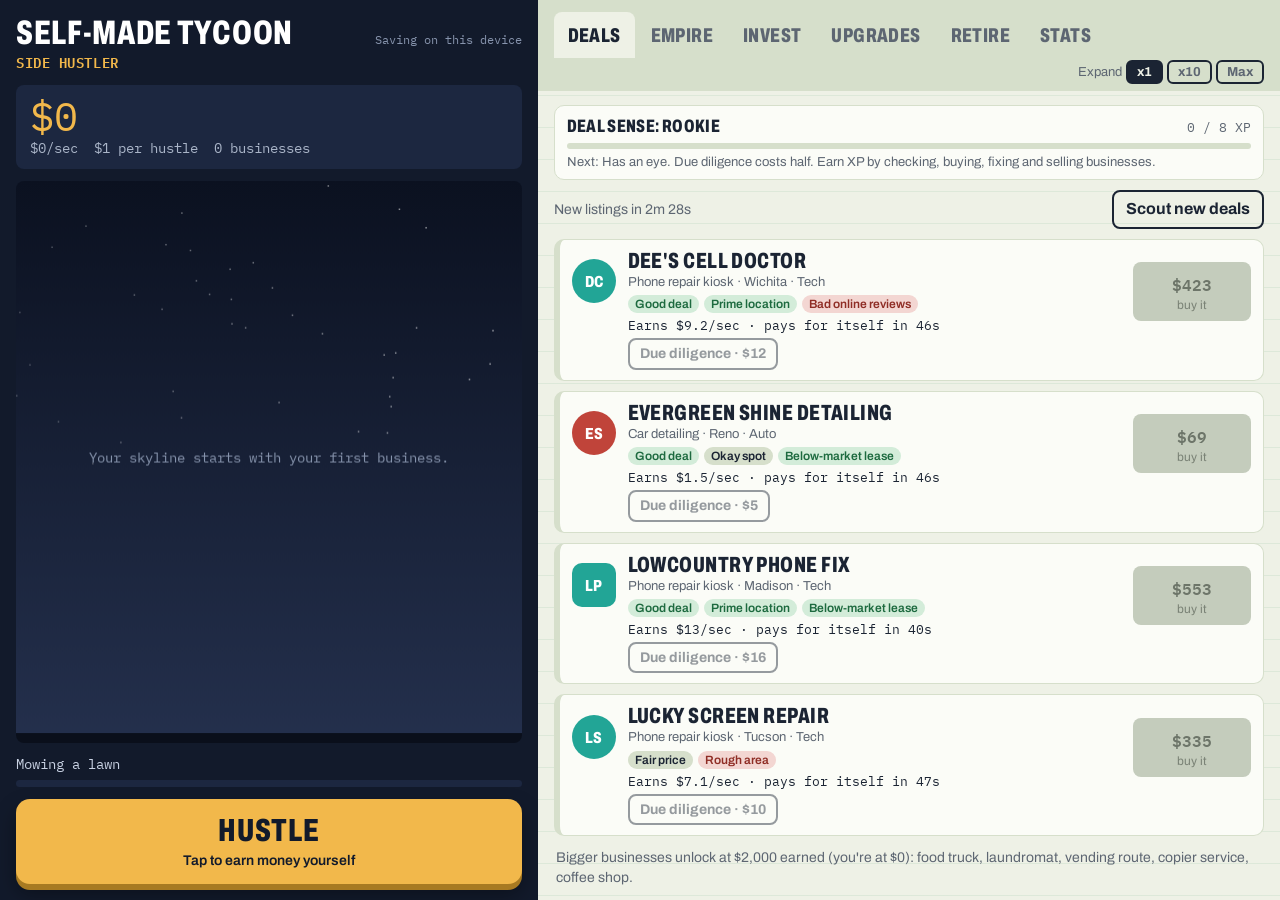
==== commit aaf9f155: "Merge 4539973a95f09b0d8ec3f80ce33b3a787c96f141 into d0c96f45111849bac94f0c91d4d6ca09d69fbe23" ====
--- a/self-made-tycoon/index.html
+++ b/self-made-tycoon/index.html
@@ -3,311 +3,143 @@
 <head>
 <meta charset="utf-8">
 <meta name="viewport" content="width=device-width, initial-scale=1">
-<meta name="theme-color" content="#0e1524">
 <title>Self-Made Tycoon</title>
 <link rel="preconnect" href="https://fonts.googleapis.com">
 <link rel="preconnect" href="https://fonts.gstatic.com" crossorigin>
-<!-- Fonts: Bricolage Grotesque (headings + body; its width axis gives the
-     condensed headings) and JetBrains Mono (every number). If they can't
-     load (offline), the CSS falls back to the device's own fonts. -->
-<link href="https://fonts.googleapis.com/css2?family=Bricolage+Grotesque:opsz,wdth,wght@12..96,75..100,400..800&family=JetBrains+Mono:wght@400;600;700&display=swap" rel="stylesheet">
+<link href="https://fonts.googleapis.com/css2?family=Archivo:wdth,wght@62..125,400..800&family=IBM+Plex+Mono:wght@400;600&display=swap" rel="stylesheet">
 <style>
 /* =====================================================================
    LOOK AND FEEL
-   Two halves:
-   - Left, the "terminal": your cash ticker, the skyline of everything
-     you own, and the Hustle button. Its background follows the sky, so
-     it shifts from deep night blue to a brighter dusk/day blue as the
-     day/night cycle runs (11-skyline.js sets --term-top).
-   - Right, the "ledger": cream ledger paper with faint ruled lines, where
-     the deals, your businesses and your books live, laid out as cards.
-   Layout: two columns on wide screens (Steam Deck 1280x800, laptops);
-   one column on phones with a compact terminal pinned to the top.
-
-   Everything is drawn with CSS and canvas: no images, so the game stays
-   one small file. The only outside download is the two web fonts, and
-   the font stacks fall back to the device's own fonts if they can't load.
-
-   HOW TO READ THIS FILE
-     1. Design tokens (colors, fonts, sizes)    - change the look here
-     2. Base elements
-     3. Terminal (left)
-     4. Ledger (right): tabs and panes
-     5. Cards: business rows, buttons, chips
-     6. THEME KIT: reusable pieces for investment cards
-     7. Pop-ups: modal, business sheet, mini games, toast
-     8. Motion: keyframes, effects layer, calm mode
-     9. Phones
+   Left side: a night-time "terminal" with amber ticker numbers and the
+   skyline of everything you own. Right side: ledger paper with faint
+   green rules, where the deals and your books live.
+   Layout: two columns on wide screens; one column on phones with the
+   terminal pinned to the top.
    ===================================================================== */
-
-/* ---------- 1. Design tokens ---------- */
 :root {
-  /* night side (terminal) */
-  --night:   #0e1524;   /* terminal base and night sky */
-  --night-2: #172036;   /* raised surfaces on the terminal */
-  --night-3: #24304d;   /* borders and tracks on the terminal */
-  --term-top:#14203a;   /* top of the terminal gradient: follows the sky (set from JS) */
-  --term-text:#dfe6f2;
-  --term-muted:#8c98b0;
-  /* the one bold color: gold. Cash, the Hustle button, coins. */
-  --gold:      #f4b740;
-  --gold-deep: #a8730f;  /* the Hustle button's pressed-down edge */
-  --gold-soft: #fff2d3;
-  --amber:     var(--gold);   /* old name for --gold, kept so older code still works */
-  /* ledger side */
-  --paper:   #f5f1e6;   /* ledger paper */
-  --paper-2: #e9e2d0;   /* the tab strip */
-  --surface: #fffcf5;   /* cards sit on the paper */
-  --rule:    #e2dac6;   /* card borders, ruled lines, empty bars */
-  --ink:     #18202e;   /* normal text */
-  --muted:   #646b76;   /* secondary text (4.9:1 on --surface) */
-  /* meaning */
-  --money:      #1d8656;  /* good, affordable, profit */
-  --money-soft: #d8efe1;
-  --money-ink:  #145c3b;
-  --loss:       #c0433a;  /* bad, danger, loss */
-  --loss-soft:  #f6dcd8;
-  --loss-ink:   #8c2b24;
-  --off:        #cfd3c6;  /* a button you can't afford yet */
-  --off-ink:    #6b7166;
-  /* type */
-  --display: "Bricolage Grotesque", "Arial Narrow", system-ui, sans-serif;
-  --body:    "Bricolage Grotesque", system-ui, -apple-system, "Segoe UI", Roboto, sans-serif;
-  --mono:    "JetBrains Mono", ui-monospace, "SF Mono", Menlo, Consolas, monospace;
-  /* shape */
-  --r-card: 14px;
-  --r-btn:  10px;
-  --shadow-1: 0 1px 0 rgba(24, 32, 46, .05), 0 6px 16px -10px rgba(24, 32, 46, .35);
-  --shadow-2: 0 2px 0 rgba(24, 32, 46, .05), 0 14px 28px -14px rgba(24, 32, 46, .45);
+  --night:  #121a2b;   /* terminal / sky */
+  --night-2:#1c2740;   /* raised terminal surfaces */
+  --amber:  #f2b84b;   /* ticker numbers and the Hustle button: the one bold color */
+  --paper:  #eef1e6;   /* ledger paper */
+  --rule:   #d6dfcb;   /* ledger lines and row fills */
+  --ink:    #1b2433;   /* normal text */
+  --muted:  #5d6672;   /* secondary text */
+  --money:  #2e8b57;   /* good / affordable */
+  --loss:   #c0443a;   /* bad / danger */
+  --display: "Archivo", "Arial Narrow", sans-serif;
+  --body: "Archivo", "Helvetica Neue", Arial, sans-serif;
+  --mono: "IBM Plex Mono", "Courier New", monospace;
   color-scheme: light;
 }
-
-/* ---------- 2. Base elements ---------- */
 * { box-sizing: border-box; }
 html, body { height: 100%; margin: 0; }
-body {
-  background: var(--paper); color: var(--ink); font: 16px/1.4 var(--body);
-  font-optical-sizing: auto; -webkit-tap-highlight-color: transparent; overflow: hidden;
-}
+body { background: var(--paper); color: var(--ink); font: 16px/1.4 var(--body); -webkit-tap-highlight-color: transparent; overflow: hidden; }
 button { font: inherit; color: inherit; }
-:focus-visible { outline: 3px solid var(--gold); outline-offset: 2px; }
+:focus-visible { outline: 3px solid var(--amber); outline-offset: 2px; }
 [hidden] { display: none !important; }   /* hidden must win over display rules */
-/* .cond: the condensed, uppercase heading style used for titles and big buttons */
-.cond { font-family: var(--display); font-stretch: 75%; font-weight: 800; text-transform: uppercase; letter-spacing: .01em; }
-.num { font-family: var(--mono); font-variant-numeric: tabular-nums; }   /* any number that ticks */
+.cond { font-family: var(--display); font-stretch: 68%; font-weight: 800; text-transform: uppercase; letter-spacing: .02em; }
 
 .app { display: grid; grid-template-columns: minmax(360px, 42%) 1fr; height: 100%; }
 
-/* ---------- 3. LEFT: the terminal ---------- */
-.terminal {
-  background: linear-gradient(180deg, var(--term-top) 0%, var(--night) 62%);
-  color: var(--term-text); display: flex; flex-direction: column; gap: 12px; padding: 16px;
-  position: relative; overflow: hidden;
-}
+/* ---------- LEFT: the terminal ---------- */
+.terminal { background: var(--night); color: #dfe6f2; display: flex; flex-direction: column; gap: 12px; padding: 16px; position: relative; overflow: hidden; }
 .brand { display: flex; justify-content: space-between; align-items: baseline; gap: 8px; }
 .brand h1 { margin: 0; font-size: 34px; line-height: 1; color: #fff; }
-.brand .save-state { font: 12px var(--mono); color: var(--term-muted); text-align: right; }
-.rank { font: 600 13px var(--mono); color: var(--gold); letter-spacing: .06em; margin-top: 4px; }
-/* the ticker: frosted panel with the big cash number */
-.ticker {
-  background: rgba(255, 255, 255, .05); border: 1px solid rgba(255, 255, 255, .08); border-radius: 12px;
-  padding: 10px 14px; font-family: var(--mono); display: grid; gap: 2px;
-}
-.ticker .cash {
-  font-size: 40px; font-weight: 700; line-height: 1.05; color: var(--gold); font-variant-numeric: tabular-nums;
-  transition: color .35s, text-shadow .35s;
-}
-/* 13-fx.js adds these for a moment when cash jumps up or is spent */
-.ticker .cash.gain  { color: #9af0bd; text-shadow: 0 0 18px rgba(120, 230, 160, .55); transition: none; }
-.ticker .cash.spend { color: #ffb4a6; transition: none; }
-.ticker .rates { display: flex; gap: 6px 16px; flex-wrap: wrap; font-size: 14px; color: #aab5c8; }
+.brand .save-state { font: 12px var(--mono); color: #8794ad; text-align: right; }
+.rank { font: 600 14px var(--mono); color: var(--amber); letter-spacing: .04em; }
+.ticker { background: var(--night-2); border-radius: 8px; padding: 10px 14px; font-family: var(--mono); display: grid; gap: 2px; }
+.ticker .cash { font-size: 40px; line-height: 1.05; color: var(--amber); font-variant-numeric: tabular-nums; }
+.ticker .rates { display: flex; gap: 16px; flex-wrap: wrap; font-size: 14px; color: #aab5c8; }
 .ticker .boom { color: #7fe0a3; }
-.sky { position: relative; flex: 1 1 auto; min-height: 140px; border-radius: 12px; overflow: hidden; box-shadow: inset 0 0 0 1px rgba(255, 255, 255, .06); }
+.sky { position: relative; flex: 1 1 auto; min-height: 140px; border-radius: 8px; overflow: hidden; }
 #skyline { width: 100%; height: 100%; display: block; }
-/* a choice event slides up over the skyline */
 .event {
   position: absolute; left: 12px; right: 12px; bottom: 12px; z-index: 3;
-  background: #fff8e8; color: var(--ink); border-radius: 12px; padding: 12px 14px; display: grid; gap: 8px;
-  border-left: 8px solid var(--gold); box-shadow: 0 12px 30px rgba(0, 0, 0, .45);
-  animation: slide-up .32s cubic-bezier(.2, .9, .3, 1.2);
+  background: #fff8e8; color: var(--ink); border-radius: 10px; padding: 12px 14px; display: grid; gap: 8px;
+  border-left: 8px solid var(--amber); box-shadow: 0 12px 30px rgba(0,0,0,.45);
 }
 .event h2 { margin: 0; font-size: 24px; line-height: 1; }
 .event p { margin: 0; font-size: 15px; }
 .event .opts { display: flex; gap: 8px; flex-wrap: wrap; align-items: center; }
-.event .opts button { appearance: none; border: 0; border-radius: var(--r-btn); padding: 8px 12px; cursor: pointer; background: var(--night); color: #fff; font-weight: 700; }
+.event .opts button { appearance: none; border: 0; border-radius: 8px; padding: 8px 12px; cursor: pointer; background: var(--night); color: #fff; font-weight: 700; }
 .event .opts button.yes { background: var(--money); }
 .event .left { margin-left: auto; font: 12px var(--mono); color: var(--muted); }
-.job { font-family: var(--mono); font-size: 13px; display: grid; gap: 5px; color: #c9d2e3; }
-.job .bar { height: 7px; background: var(--night-3); border-radius: 4px; overflow: hidden; }
-.job .bar i { display: block; height: 100%; width: 0; background: linear-gradient(90deg, var(--gold), #ffd987); border-radius: 4px; transition: width .12s ease-out; }
-/* the Hustle button: a chunky gold key that presses down */
+.job { font-family: var(--mono); font-size: 14px; display: grid; gap: 5px; color: #c9d2e3; }
+.job .bar { height: 7px; background: var(--night-2); border-radius: 4px; overflow: hidden; }
+.job .bar i { display: block; height: 100%; width: 0; background: var(--amber); transition: width .08s; }
 .hustle {
-  appearance: none; border: 0; cursor: pointer; border-radius: 16px; color: var(--night);
-  background: linear-gradient(180deg, #ffd36e 0%, var(--gold) 55%, #e9a52a 100%);
-  padding: 16px 12px; font-size: 32px; line-height: 1;
-  box-shadow: 0 6px 0 var(--gold-deep), 0 12px 22px rgba(0, 0, 0, .4), inset 0 1px 0 rgba(255, 255, 255, .6);
-  touch-action: manipulation; user-select: none; -webkit-user-select: none;
-  transition: transform .06s, box-shadow .06s;
+  appearance: none; border: 0; cursor: pointer; border-radius: 14px; background: var(--amber); color: var(--night);
+  padding: 16px 12px; font-size: 32px; line-height: 1; box-shadow: 0 6px 0 #a87a22, 0 10px 20px rgba(0,0,0,.35);
+  touch-action: manipulation; user-select: none;
 }
 .hustle small { display: block; font: 600 14px var(--body); text-transform: none; letter-spacing: 0; margin-top: 6px; font-stretch: 100%; }
-.hustle:active, .hustle.pressed { transform: translateY(5px); box-shadow: 0 1px 0 var(--gold-deep), 0 4px 10px rgba(0, 0, 0, .35), inset 0 1px 0 rgba(255, 255, 255, .6); }
-.padhints { display: none; font: 12px var(--mono); color: var(--term-muted); text-align: center; }
+.hustle:active, .hustle.pressed { transform: translateY(5px); box-shadow: 0 1px 0 #a87a22, 0 4px 10px rgba(0,0,0,.35); }
+.padhints { display: none; font: 12px var(--mono); color: #8794ad; text-align: center; }
 .padhints.on { display: block; }
-/* "+$12" text that pops out of the Hustle button */
 .floats { position: absolute; inset: 0; pointer-events: none; overflow: hidden; z-index: 4; }
-.float {
-  position: absolute; font: 700 20px var(--mono); color: var(--gold); white-space: nowrap;
-  text-shadow: 0 2px 0 rgba(0, 0, 0, .35), 0 0 12px rgba(244, 183, 64, .45);
-  animation: pop-rise 1s cubic-bezier(.2, .8, .3, 1) forwards;
-}
-
-/* ---------- 4. RIGHT: the ledger ---------- */
-.ledger {
-  display: flex; flex-direction: column; min-height: 0;
-  background: var(--paper) repeating-linear-gradient(to bottom, transparent 0 31px, rgba(29, 134, 86, .07) 31px 32px);
-}
-.tabs { display: flex; gap: 8px; padding: 10px 16px 0; background: var(--paper-2); align-items: flex-end; box-shadow: inset 0 -1px 0 var(--rule); }
-/* one row of tabs; if they ever don't fit (more tabs, a narrow window) the row scrolls sideways instead of wrapping */
-.tabrow { display: flex; gap: 2px; flex-wrap: nowrap; flex: 1 1 auto; min-width: 0; overflow-x: auto; scrollbar-width: none; }
-.tabrow::-webkit-scrollbar { display: none; }
-.tab {
-  appearance: none; border: 0; cursor: pointer; padding: 9px 11px; border-radius: 10px 10px 0 0; background: transparent;
-  color: var(--muted); font-size: 19px; transition: background .15s, color .15s; position: relative; flex: none;
-}
-.tab:hover { color: var(--ink); }
-.tab[aria-selected="true"] { background: var(--paper); color: var(--ink); box-shadow: inset 0 3px 0 var(--gold); }   /* gold strip on top of the open tab */
+.float { position: absolute; font: 600 20px var(--mono); color: var(--amber); animation: rise 1s ease-out forwards; text-shadow: 0 2px 4px rgba(0,0,0,.6); white-space: nowrap; }
+@keyframes rise { to { transform: translateY(-70px); opacity: 0; } }
+
+/* ---------- RIGHT: the ledger ---------- */
+.ledger { display: flex; flex-direction: column; min-height: 0;
+  background: var(--paper) repeating-linear-gradient(to bottom, transparent 0 31px, rgba(46,139,87,.09) 31px 32px); }
+.tabs { display: flex; gap: 2px; padding: 12px 16px 0; background: var(--rule); flex-wrap: wrap; align-items: flex-end; }
+.tab { appearance: none; border: 0; cursor: pointer; padding: 9px 14px; border-radius: 8px 8px 0 0; background: transparent; color: var(--muted); font-size: 20px; }
+.tab[aria-selected="true"] { background: var(--paper); color: var(--ink); }
 .badge { background: var(--money); color: #fff; border-radius: 10px; padding: 0 7px; font: 700 13px var(--body); margin-left: 5px; vertical-align: 2px; letter-spacing: 0; }
-.buymode { margin-left: auto; flex: none; display: flex; gap: 4px; padding-bottom: 7px; align-items: center; font-size: 13px; color: var(--muted); }
-.buymode button { appearance: none; border: 2px solid var(--ink); background: transparent; border-radius: 8px; padding: 3px 9px; font: 700 13px var(--body); cursor: pointer; }
+.buymode { margin-left: auto; display: flex; gap: 4px; padding-bottom: 7px; align-items: center; font-size: 13px; color: var(--muted); }
+.buymode button { appearance: none; border: 2px solid var(--ink); background: transparent; border-radius: 6px; padding: 3px 9px; font: 700 13px var(--body); cursor: pointer; }
 .buymode button[aria-pressed="true"] { background: var(--ink); color: var(--paper); }
 .pane { overflow-y: auto; padding: 14px 16px 28px; display: none; flex-direction: column; gap: 10px; flex: 1; }
-.pane.on { display: flex; animation: fade-in .18s ease-out; }
+.pane.on { display: flex; }
 .pane-head { display: flex; gap: 10px; align-items: center; flex-wrap: wrap; }
 .pane-head .grow { flex: 1; color: var(--muted); font-size: 14px; }
 .note { font-size: 14px; color: var(--muted); margin: 2px; }
 
-/* ---------- 5. Cards ---------- */
-/* .biz: one business. Used for deal cards, Empire rows and upgrades.
-   Layout: logo | name, details, chips, numbers | buy button.
-   The colored bar down the left edge turns green when you can afford it. */
-.biz {
-  display: grid; grid-template-columns: 44px 1fr auto; gap: 4px 12px; align-items: center;
-  background: var(--surface); border: 1px solid var(--rule); border-radius: var(--r-card); padding: 10px 12px 10px 16px;
-  box-shadow: inset 5px 0 0 var(--rule), var(--shadow-1); transition: box-shadow .2s, transform .2s;
-}
-.biz.affordable { box-shadow: inset 5px 0 0 var(--money), var(--shadow-1); }
-.logo {
-  width: 44px; height: 44px; display: grid; place-items: center; color: #fff; font: 800 16px var(--display); font-stretch: 75%;
-  grid-row: span 2; box-shadow: inset 0 -3px 0 rgba(0, 0, 0, .18), inset 0 2px 0 rgba(255, 255, 255, .22);
-  text-shadow: 0 1px 0 rgba(0, 0, 0, .25);
-}
+/* a business: deal card or empire row */
+.biz { display: grid; grid-template-columns: 44px 1fr auto; gap: 4px 12px; align-items: center; background: #fbfcf7; border: 1px solid var(--rule); border-left: 6px solid var(--rule); border-radius: 10px; padding: 10px 12px; }
+.biz.affordable { border-left-color: var(--money); }
+.logo { width: 44px; height: 44px; display: grid; place-items: center; color: #fff; font: 800 16px var(--display); font-stretch: 75%; grid-row: span 2; }
 .biz h3 { margin: 0; font-size: 22px; line-height: 1.05; }
-.biz .lvl { font-family: var(--mono) !important; font-size: 14px !important; font-weight: 600; color: var(--muted); letter-spacing: 0; }
 .biz .sub { font-size: 13px; color: var(--muted); }
 .biz .chips { grid-column: 2; display: flex; gap: 5px; flex-wrap: wrap; }
-.chip { font: 600 12px var(--body); padding: 2px 8px; border-radius: 10px; background: var(--rule); color: var(--ink); }
-.chip.good { background: var(--money-soft); color: var(--money-ink); }
-.chip.bad { background: var(--loss-soft); color: var(--loss-ink); }
+.chip { font: 600 12px var(--body); padding: 2px 7px; border-radius: 10px; background: var(--rule); color: var(--ink); }
+.chip.good { background: #d3ecd9; color: #1d6a3f; }
+.chip.bad { background: #f3d6d2; color: #8f2d25; }
 .chip.great { background: var(--money); color: #fff; }
-.chip.gold { background: var(--gold-soft); color: #7a5208; }
 .biz .line { grid-column: 2; font: 13px var(--mono); color: var(--ink); }
-/* the buy / expand button on the right of a card */
-.buy {
-  grid-row: 1 / span 3; grid-column: 3; appearance: none; border: 0; cursor: pointer; border-radius: var(--r-btn); min-width: 118px; padding: 9px 10px;
-  background: var(--money); color: #fff; font: 700 16px var(--mono); text-align: center; font-variant-numeric: tabular-nums;
-  box-shadow: 0 3px 0 var(--money-ink); transition: transform .06s, box-shadow .06s, background .2s;
-}
-.buy:active { transform: translateY(2px); box-shadow: 0 1px 0 var(--money-ink); }
-.buy small { display: block; font: 12px var(--body); opacity: .9; }
-.buy[aria-disabled="true"] { background: var(--off); color: var(--off-ink); cursor: default; box-shadow: none; transform: none; }
-.smallbtn { appearance: none; border: 2px solid var(--ink); background: transparent; border-radius: 8px; padding: 6px 12px; cursor: pointer; font-weight: 700; transition: background .15s; }
-.smallbtn:hover { background: rgba(24, 32, 46, .06); }
+.buy { grid-row: 1 / span 3; grid-column: 3; appearance: none; border: 0; cursor: pointer; border-radius: 8px; min-width: 118px; padding: 9px 10px; background: var(--ink); color: var(--paper); font: 600 16px var(--mono); text-align: center; font-variant-numeric: tabular-nums; }
+.buy small { display: block; font: 12px var(--body); opacity: .85; }
+.buy[aria-disabled="true"] { background: #c4ccbc; color: #6d7569; cursor: default; }
+.smallbtn { appearance: none; border: 2px solid var(--ink); background: transparent; border-radius: 8px; padding: 6px 12px; cursor: pointer; font-weight: 700; }
 .smallbtn[aria-disabled="true"] { opacity: .45; cursor: default; }
-/* .card: a plain panel (Retire, Stats, each investment) */
-.card { background: var(--surface); border: 1px solid var(--rule); border-radius: var(--r-card); padding: 14px; display: grid; gap: 10px; box-shadow: var(--shadow-1); }
+.card { background: #fbfcf7; border: 1px solid var(--rule); border-radius: 10px; padding: 14px; display: grid; gap: 10px; }
 .card h2 { margin: 0; font-size: 28px; line-height: 1; }
 .card p { margin: 0; }
-.bigbtn {
-  appearance: none; border: 0; cursor: pointer; border-radius: var(--r-btn); padding: 11px 16px; background: var(--ink); color: var(--paper);
-  font-size: 20px; justify-self: start; box-shadow: 0 3px 0 #05080f; transition: transform .06s, box-shadow .06s;
-}
-.bigbtn:active { transform: translateY(2px); box-shadow: 0 1px 0 #05080f; }
-.bigbtn.go { background: var(--money); color: #fff; box-shadow: 0 3px 0 var(--money-ink); }
-.bigbtn.danger { background: var(--loss); color: #fff; box-shadow: 0 3px 0 var(--loss-ink); }
-.bigbtn[aria-disabled="true"] { background: var(--off); color: var(--off-ink); cursor: default; box-shadow: none; transform: none; }
+.bigbtn { appearance: none; border: 0; cursor: pointer; border-radius: 10px; padding: 11px 16px; background: var(--ink); color: var(--paper); font-size: 20px; justify-self: start; }
+.bigbtn.go { background: var(--money); color: #fff; }
+.bigbtn.danger { background: var(--loss); color: #fff; }
+.bigbtn[aria-disabled="true"] { background: #c4ccbc; color: #6d7569; cursor: default; }
 .stats { display: grid; grid-template-columns: auto 1fr; gap: 4px 16px; font-size: 15px; margin: 0; }
 .stats dt { color: var(--muted); }
 .stats dd { margin: 0; font-family: var(--mono); font-variant-numeric: tabular-nums; }
-textarea { width: 100%; min-height: 80px; font: 13px var(--mono); border-radius: 8px; border: 2px solid var(--rule); padding: 8px; background: #fff; }
-/* settings rows (Look and feel card): label + a segmented button group */
-.setting { display: flex; gap: 8px 12px; align-items: center; flex-wrap: wrap; }
-.setting > span { min-width: 60px; font-weight: 700; }
-.seg { display: inline-flex; flex-wrap: wrap; border: 2px solid var(--ink); border-radius: 10px; overflow: hidden; }
-.seg button { appearance: none; border: 0; background: transparent; padding: 6px 11px; font: 700 14px var(--body); cursor: pointer; }
-.seg button + button { border-left: 2px solid var(--ink); }
-.seg button[aria-pressed="true"] { background: var(--ink); color: var(--paper); }
-
-/* ---------- 6. THEME KIT for investment cards ----------
-   Each investment draws its own card on the Invest tab (see 20-invest.js).
-   The card itself is <section class="card inv">. Inside it, use these so
-   every investment looks like part of the same game:
-
-   <div class="card-head">                  title row: name left, figure right
-     <h2 class="cond">Stocks</h2>
-     <span class="figure up">+$1.2K/sec</span>   big number (.up green / .down red)
-   </div>
-   <p class="note">One-line explanation.</p>
-   <dl class="kv"><dt>Owned</dt><dd>12 shares</dd>...</dl>   label / value pairs
-   <div class="meter"><i style="width:40%"></i></div>         progress bar
-     (.meter.gold / .meter.loss for other colors)
-   <div class="chart"><canvas></canvas></div>  price chart: draw with
-     sparkline(canvas, values) from 13-fx.js
-   <ul class="rows">                         a list of holdings
-     <li class="row"><div><b>Name</b><small>detail</small></div>
-       <span class="num">$12K</span><button class="smallbtn">Sell</button></li>
-   </ul>
-   <div class="btn-row"><button class="bigbtn go cond">Buy</button>...</div>
-   Chips: <span class="chip good|bad|great|gold">text</span>.
-   Buttons: .bigbtn (.go / .danger), .smallbtn, .buy; use aria-disabled="true"
-   for "can't afford" so the controller can still reach it.
-   For a celebration, call fxBurst(element, "buy" | "sale" | "spark").
-   ------------------------------------------------------------------- */
-.card.inv { gap: 8px; }
-.card-head { display: flex; justify-content: space-between; align-items: baseline; gap: 6px 12px; flex-wrap: wrap; }
-.card-head h2 { margin: 0; }
-.figure { font: 700 22px var(--mono); font-variant-numeric: tabular-nums; color: var(--ink); }
-.figure.up { color: var(--money); } .figure.down { color: var(--loss); }
-.kv { display: grid; grid-template-columns: auto 1fr; gap: 3px 14px; margin: 0; font-size: 14px; }
-.kv dt { color: var(--muted); }
-.kv dd { margin: 0; font-family: var(--mono); font-variant-numeric: tabular-nums; text-align: right; }
-.meter { height: 8px; background: var(--rule); border-radius: 4px; overflow: hidden; }
-.meter i { display: block; height: 100%; width: 0; background: var(--money); border-radius: 4px; transition: width .3s ease-out; }
-.meter.gold i { background: var(--gold); } .meter.loss i { background: var(--loss); }
-.chart { height: 72px; border-radius: 10px; background: linear-gradient(180deg, #fff, var(--paper)); border: 1px solid var(--rule); overflow: hidden; }
-.chart canvas { width: 100%; height: 100%; display: block; }
-.rows { list-style: none; margin: 0; padding: 0; display: grid; gap: 6px; }
-.row { display: grid; grid-template-columns: 1fr auto auto; gap: 10px; align-items: center; padding: 8px 10px; background: #fff; border: 1px solid var(--rule); border-radius: 10px; }
-.row small { display: block; color: var(--muted); font-size: 12px; }
-.btn-row { display: flex; gap: 8px; flex-wrap: wrap; align-items: center; }
-
-/* ---------- 7. Pop-ups ---------- */
-.modal-back { position: fixed; inset: 0; background: rgba(9, 13, 22, .62); display: none; place-items: center; z-index: 10; padding: 16px; }
-.modal-back.on { display: grid; animation: fade-in .18s ease-out; }
-.modal { background: var(--paper); border-radius: 18px; padding: 20px; max-width: 440px; width: 100%; display: grid; gap: 12px; box-shadow: 0 24px 60px rgba(0, 0, 0, .5); }
-.modal-back.on .modal { animation: pop-in .28s cubic-bezier(.2, .9, .3, 1.25); }
+textarea { width: 100%; min-height: 80px; font: 13px var(--mono); border-radius: 6px; border: 2px solid var(--rule); padding: 8px; background: #fff; }
+
+.modal-back { position: fixed; inset: 0; background: rgba(12,16,26,.65); display: none; place-items: center; z-index: 10; padding: 16px; }
+.modal-back.on { display: grid; }
+.modal { background: var(--paper); border-radius: 14px; padding: 20px; max-width: 440px; width: 100%; display: grid; gap: 12px; box-shadow: 0 20px 60px rgba(0,0,0,.5); }
 .modal h2 { margin: 0; font-size: 34px; line-height: 1; }
-.modal .amount { font: 700 36px var(--mono); color: var(--money); }
-/* Deal sense progress box on the Deals tab */
-.sense { background: var(--surface); border: 1px solid var(--rule); border-radius: var(--r-card); padding: 8px 12px; display: grid; gap: 4px; box-shadow: var(--shadow-1); }
+.modal .amount { font: 600 36px var(--mono); color: var(--money); }
+/* the business sheet and its mini games */
+.sense { background: #fbfcf7; border: 1px solid var(--rule); border-radius: 10px; padding: 8px 12px; display: grid; gap: 4px; }
 .sense-top { display: flex; justify-content: space-between; gap: 8px; align-items: baseline; flex-wrap: wrap; }
 .sense-top strong { font-size: 18px; }
 .sense-top span { font: 13px var(--mono); color: var(--muted); }
 .sense .bar { height: 6px; background: var(--rule); border-radius: 3px; overflow: hidden; }
-.sense .bar i { display: block; height: 100%; background: var(--money); transition: width .4s ease-out; }
+.sense .bar i { display: block; height: 100%; background: var(--money); }
 .sense .note { margin: 0; font-size: 13px; }
 .biz .acts { grid-column: 2; display: flex; gap: 6px; flex-wrap: wrap; }
 .biz .acts .smallbtn { padding: 4px 10px; font-size: 14px; }
-/* the business sheet and its mini games */
 .sheet { max-width: 560px; max-height: calc(100vh - 32px); overflow-y: auto; }
 .sheet h3 { margin: 4px 0 0; font-size: 20px; }
 .sheet .sub { color: var(--muted); font-size: 14px; margin: 0; }
@@ -328,69 +160,33 @@
 .gauge .zone { position: absolute; top: 0; bottom: 0; background: #7cc79a; }
 .gauge .needle { position: absolute; top: 0; bottom: 0; width: 4px; margin-left: -2px; background: var(--ink); }
 .gstat { font: 14px var(--mono); }
-.toast {
-  position: fixed; bottom: 18px; left: 50%; transform: translate(-50%, 12px); background: var(--night); color: #fff; padding: 10px 16px;
-  border-radius: 12px; font-size: 15px; z-index: 11; opacity: 0; transition: opacity .25s, transform .25s; pointer-events: none;
-  max-width: 90vw; text-align: center; box-shadow: 0 10px 30px rgba(0, 0, 0, .35); border: 1px solid rgba(255, 255, 255, .08);
-}
-.toast.on { opacity: 1; transform: translate(-50%, 0); }
-
-/* ---------- 8. Motion ---------- */
-/* the effects layer (13-fx.js draws coins and confetti here) */
-#fx { position: fixed; inset: 0; width: 100%; height: 100%; pointer-events: none; z-index: 12; }
-/* 13-fx.js flashes a card when you buy it or hit a level milestone */
-.biz.is-new { animation: glow-new 1.4s ease-out; }
-.biz.bump { animation: bump .35s ease-out; }
-@keyframes pop-rise {
-  0%   { transform: translateY(0) scale(.6); opacity: 0; }
-  15%  { transform: translateY(-10px) scale(1.15); opacity: 1; }
-  100% { transform: translateY(-74px) scale(1); opacity: 0; }
-}
-@keyframes fade-in { from { opacity: 0; } to { opacity: 1; } }
-@keyframes pop-in { from { transform: scale(.88) translateY(10px); opacity: 0; } to { transform: none; opacity: 1; } }
-@keyframes slide-up { from { transform: translateY(24px); opacity: 0; } to { transform: none; opacity: 1; } }
-@keyframes glow-new {
-  0%   { box-shadow: inset 5px 0 0 var(--gold), 0 0 0 3px var(--gold), 0 0 26px rgba(244, 183, 64, .7); }
-  100% { box-shadow: inset 5px 0 0 var(--rule), 0 0 0 0 transparent, var(--shadow-1); }
-}
-@keyframes bump { 0% { transform: scale(1); } 40% { transform: scale(1.015); } 100% { transform: scale(1); } }
-/* Calm mode: the player's device asks for less motion (or they picked
-   "Calm" in Look and feel). 13-fx.js puts .calm on <html>; it also stops
-   the coins, confetti, cash count-up and window flicker. Things still
-   change, they just don't fly around. */
-.calm *, .calm *::before, .calm *::after { animation-duration: .01ms !important; animation-iteration-count: 1 !important; transition-duration: .01ms !important; }
-.calm .float { animation: fade-out 1s linear forwards !important; }
-@keyframes fade-out { from { opacity: 1; } to { opacity: 0; } }
-
-/* ---------- 9. Phones ---------- */
+/* investment cards on the Invest tab (each module draws its own inside) */
+.card.inv { gap: 8px; }
+.toast { position: fixed; bottom: 18px; left: 50%; transform: translateX(-50%); background: var(--night); color: #fff; padding: 10px 16px; border-radius: 10px; font-size: 15px; z-index: 11; opacity: 0; transition: opacity .25s; pointer-events: none; max-width: 90vw; text-align: center; }
+.toast.on { opacity: 1; }
+
+/* ---------- phones ---------- */
 @media (max-width: 760px) {
   body { overflow: auto; }
   .app { display: block; height: auto; }
-  /* a compact terminal pinned to the top: about a third of the screen */
-  .terminal { position: sticky; top: 0; z-index: 5; padding: 8px 12px 10px; gap: 6px; }
-  .brand h1 { font-size: 22px; white-space: nowrap; }
-  .rank { font-size: 11px; margin-top: 2px; }
-  .brand .save-state { font-size: 10px; max-width: 34%; }
-  .ticker { padding: 6px 10px; border-radius: 10px; }
-  .ticker .cash { font-size: 28px; }
-  .ticker .rates { font-size: 12px; gap: 2px 10px; }
-  .sky { flex: none; height: 76px; min-height: 0; border-radius: 10px; }
+  .terminal { position: sticky; top: 0; z-index: 5; padding: 10px 12px; gap: 7px; }
+  .brand h1 { font-size: 24px; white-space: nowrap; }
+  .brand .save-state { font-size: 11px; max-width: 34%; }
+  .ticker .cash { font-size: 30px; }
+  .ticker .rates { font-size: 13px; gap: 10px; }
+  .sky { flex: none; height: 84px; min-height: 0; }
   .event { position: fixed; left: 10px; right: 10px; bottom: 10px; top: auto; }
-  .job { font-size: 11px; gap: 3px; }
-  .hustle { padding: 10px; font-size: 25px; border-radius: 14px; }
+  .job { font-size: 12px; }
+  .hustle { padding: 11px; font-size: 26px; }
   .hustle small { font-size: 12px; margin-top: 3px; }
   .pane { overflow: visible; }
-  /* tabs: one row you can swipe sideways, Expand x1/x10/Max on its own row */
-  .tabs { flex-direction: column; align-items: stretch; gap: 0; padding: 6px 0 0; position: relative; }
-  .tabrow { flex-wrap: nowrap; overflow-x: auto; scrollbar-width: none; padding: 0 10px; }
-  .tabrow::-webkit-scrollbar { display: none; }
-  .tab { padding: 8px 10px; font-size: 17px; flex: none; }
-  .buymode { width: 100%; margin-left: 0; padding: 6px 12px; background: var(--paper); border-bottom: 1px solid var(--rule); }
-  .biz { grid-template-columns: 36px 1fr; padding: 10px 10px 10px 14px; }
+  .tab { padding: 8px 8px; font-size: 17px; }
+  .buymode { width: 100%; margin-left: 0; padding: 6px 0; }
+  .biz { grid-template-columns: 36px 1fr; }
   .logo { width: 36px; height: 36px; font-size: 13px; }
-  .biz h3 { font-size: 20px; }
   .buy { grid-row: auto; grid-column: 1 / -1; order: 9; }   /* button goes under the details */
 }
+@media (prefers-reduced-motion: reduce) { .float { display: none; } }
 </style>
 </head>
 <body>
@@ -432,15 +228,13 @@
 
   <!-- ================= RIGHT: THE LEDGER ================= -->
   <section class="ledger">
-    <div class="tabs">
-     <div class="tabrow" role="tablist">
+    <div class="tabs" role="tablist">
       <button class="tab cond" role="tab" id="tab-deals" data-pane="deals" aria-selected="true">Deals<span class="badge" id="dealBadge" hidden>0</span></button>
       <button class="tab cond" role="tab" id="tab-empire" data-pane="empire" aria-selected="false">Empire</button>
       <button class="tab cond" role="tab" id="tab-invest" data-pane="invest" aria-selected="false" hidden>Invest</button>
       <button class="tab cond" role="tab" id="tab-upg" data-pane="upg" aria-selected="false">Upgrades<span class="badge" id="upgBadge" hidden>0</span></button>
       <button class="tab cond" role="tab" id="tab-retire" data-pane="retire" aria-selected="false">Retire</button>
       <button class="tab cond" role="tab" id="tab-set" data-pane="set" aria-selected="false">Stats</button>
-     </div>
       <div class="buymode" id="buymode" aria-label="How many levels to expand at once">
         Expand
         <button id="bm1" data-mode="1" aria-pressed="true">x1</button>
@@ -481,23 +275,6 @@
     </div>
     <div class="pane" id="pane-set">
       <div class="card"><h2 class="cond">Stats</h2><dl class="stats" id="stats"></dl></div>
-      <div class="card" id="lookCard">
-        <h2 class="cond">Look and feel</h2>
-        <p class="note">Saved on this device only.</p>
-        <div class="setting"><span>Sky</span>
-          <div class="seg" role="group" aria-label="Sky">
-            <button data-sky="cycle" aria-pressed="true">Day/night</button>
-            <button data-sky="clock" aria-pressed="false">My clock</button>
-            <button data-sky="day" aria-pressed="false">Day</button>
-            <button data-sky="night" aria-pressed="false">Night</button>
-          </div></div>
-        <div class="setting"><span>Motion</span>
-          <div class="seg" role="group" aria-label="Motion">
-            <button data-motion="auto" aria-pressed="true">Like my device</button>
-            <button data-motion="full" aria-pressed="false">Full</button>
-            <button data-motion="calm" aria-pressed="false">Calm</button>
-          </div></div>
-      </div>
       <div class="card">
         <h2 class="cond">Your save</h2>
         <p>The game saves itself every 30 seconds and when you leave.</p>
@@ -531,9 +308,6 @@
   </div>
 </div>
 <div class="toast" id="toast"></div>
-<!-- Effects layer: coin pops, confetti and sparkles are drawn here (13-fx.js).
-     It covers the screen but ignores taps. -->
-<canvas id="fx" aria-hidden="true"></canvas>
 
 <script>
 "use strict";
@@ -560,9 +334,8 @@
      08-save.js         - this browser + your Claude account (syncs devices)
      09-screen.js       - numbers, the Deals / Empire / Upgrades / Retire / Stats tabs
      10-sheet.js        - the Manage sheet for one business, and the fix-up mini games
-     11-skyline.js      - the skyline drawing and the day/night cycle
+     11-skyline.js      - the night skyline drawing
      12-controls.js     - touch/mouse, keyboard, game controller
-     13-fx.js           - motion and feedback (coins, confetti, cash count-up), Look and feel settings
      20-invest.js       - the plug-in point for every investment type, and the Invest tab
      30-investments/    - one file per investment type (real estate, stocks, ...)
      99-start.js        - start up, and handles for the automated tests
@@ -1464,7 +1237,6 @@
   render(false);
   if (nowPerf - lastSlowRender > 250) { lastSlowRender = nowPerf; render(true); }
   drawSkyline(dt);
-  fxFrame(dt);                       // coin pops, confetti, cash flashes (13-fx.js)
   pollGamepads();
   requestAnimationFrame(frame);
 }
@@ -1815,7 +1587,7 @@
 
 function render(full) {
   const now = Date.now();
-  $("cash").textContent = money(shownCash());     // counts up smoothly (13-fx.js); state.cash is the real number
+  $("cash").textContent = money(state.cash);
   $("ips").textContent = money(incomeNow(now) + investNet()) + "/sec";
   $("tapv").textContent = money(tapValue()) + " per hustle";
   $("owned").textContent = state.biz.length + (state.biz.length === 1 ? " business" : " businesses");
@@ -2121,94 +1893,11 @@
 const MINI_GAMES = { reviews: gameReviews, books: gameBooks, machine: gameMachine, hire: gameHire };
 
 // ---------- The skyline: one building per business you own ----------
-// Drawn on a canvas every frame by drawSkyline(dt), called from the main
-// loop in 07-time.js. Layers, back to front:
-//   sky gradient -> stars -> sun or moon -> clouds -> a hazy far-off city
-//   -> your buildings -> the street -> coins from hustling -> the clock
-// The sky runs a day/night cycle (see SKY_KEYS). The player can pin it to
-// day, night, or their own clock in Stats > Look and feel (13-fx.js).
-//
-// Buildings animate: a new business rises out of the ground, expanding
-// grows it smoothly, and a sold one sinks away. In calm mode (less motion)
-// they just appear at their size and nothing twinkles.
 const canvas = $("skyline"), ctx = canvas.getContext("2d");
-const coins = [];          // little coins that fly up when you hustle (05-actions.js pushes { t, x })
-let skyTime = 0;           // seconds since the page opened: drives twinkles and drifting clouds
-// A fixed pseudo-random number in [0, 1) from a seed, so each building
-// keeps the same windows and each star the same spot from frame to frame.
+const coins = [];          // little coins that fly up when you hustle
+let skyTime = 0;
+// A fixed pseudo-random number from a seed, so each building keeps the same windows
 const seeded = n => { const x = Math.sin(n * 127.1) * 43758.5453; return x - Math.floor(x); };
-
-// ----- Day and night -----
-// One full in-game day takes SKY_DAY_MS of real time. The phase runs from
-// 0 (midnight) through 0.25 (sunrise), 0.5 (noon) and 0.75 (sunset) back
-// to 1 = 0. It comes from the real clock, so it's the same after a reload
-// and on every device, and needs nothing in the save.
-const SKY_DAY_MS = 12 * 60 * 1000;     // 12 minutes per day: roughly 6 of daylight, 4 of night, 2 of dawn/dusk
-// Key moments of the day. Colors in between are blended. top/bottom: the
-// sky gradient. stars and lights (lit windows, street lamps) fade 0..1.
-const SKY_KEYS = [
-  { at: 0.00, top: "#070d1c", bottom: "#1d2a48", stars: 1,   lights: 1 },
-  { at: 0.20, top: "#0d1530", bottom: "#2b2f55", stars: 0.9, lights: 1 },
-  { at: 0.25, top: "#33416f", bottom: "#e58f63", stars: 0.3, lights: 0.7 },   // sunrise
-  { at: 0.31, top: "#4f86c4", bottom: "#f4c995", stars: 0,   lights: 0.15 },
-  { at: 0.40, top: "#3d8ad6", bottom: "#bfe1f5", stars: 0,   lights: 0 },
-  { at: 0.60, top: "#3a86d2", bottom: "#c7e4f4", stars: 0,   lights: 0 },
-  { at: 0.70, top: "#4a74b8", bottom: "#f0c88f", stars: 0,   lights: 0.2 },
-  { at: 0.75, top: "#2f2f63", bottom: "#ee7f55", stars: 0.2, lights: 0.75 },  // sunset
-  { at: 0.80, top: "#12173a", bottom: "#4b3560", stars: 0.8, lights: 1 },
-  { at: 1.00, top: "#070d1c", bottom: "#1d2a48", stars: 1,   lights: 1 },
-];
-// Where we are in the day right now, following the player's setting
-// (look.sky, from 13-fx.js): "cycle" (default), "clock", "day" or "night".
-function dayPhase(now = Date.now()) {
-  const mode = typeof look === "object" ? look.sky : "cycle";
-  if (mode === "day") return 0.5;
-  if (mode === "night") return 0.0;
-  if (mode === "clock") { const d = new Date(now); return (d.getHours() * 3600 + d.getMinutes() * 60 + d.getSeconds()) / 86400; }
-  return (now % SKY_DAY_MS) / SKY_DAY_MS;
-}
-// "#rrggbb" <-> [r, g, b], and blending between two colors (t = 0..1)
-const hexRgb = h => [1, 3, 5].map(i => parseInt(h.slice(i, i + 2), 16));
-const rgbCss = (c, a = 1) => `rgba(${c.map(Math.round).join(",")},${a})`;
-const mixRgb = (a, b, t) => a.map((v, i) => v + (b[i] - v) * t);
-// Sky colors and light levels for a phase, blended between the two key
-// moments either side of it.
-function skyAt(phase) {
-  let i = 0;
-  while (i < SKY_KEYS.length - 2 && phase >= SKY_KEYS[i + 1].at) i++;
-  const a = SKY_KEYS[i], b = SKY_KEYS[i + 1];
-  const t = Math.min(1, Math.max(0, (phase - a.at) / (b.at - a.at)));
-  const s = t * t * (3 - 2 * t);                // ease in and out so changes don't snap
-  return {
-    top: mixRgb(hexRgb(a.top), hexRgb(b.top), s),
-    bottom: mixRgb(hexRgb(a.bottom), hexRgb(b.bottom), s),
-    stars: a.stars + (b.stars - a.stars) * s,
-    lights: a.lights + (b.lights - a.lights) * s,
-  };
-}
-// The in-game time of day as a clock string ("6:40 PM"), for the sky's corner
-function skyClockText(phase) {
-  const mins = Math.floor(phase * 24 * 60), h = Math.floor(mins / 60), m = mins % 60;
-  return `${(h + 11) % 12 + 1}:${String(m - m % 5).padStart(2, "0")} ${h < 12 ? "AM" : "PM"}`;
-}
-
-// Darker version of a sector color for building sides and roofs (cached:
-// the same few colors are asked for every frame).
-const shadeCache = new Map();
-function shade(hex, f) {
-  const key = hex + f;
-  if (!shadeCache.has(key)) shadeCache.set(key, rgbCss(hexRgb(hex).map(v => v * f)));
-  return shadeCache.get(key);
-}
-
-// ----- Building animation -----
-// towers: business id -> what's on screen now { x, w, h } (eased toward the target)
-// ghosts: buildings of businesses you sold, sinking away
-const towers = new Map();
-let ghosts = [];
-let lastSkyState = null;            // when the whole state is swapped (retire, wipe, load) don't animate the difference
-let lastTint = 0;                    // last time the terminal background was re-tinted
-
 function drawSkyline(dt) {
   const dpr = window.devicePixelRatio || 1;
   const w = canvas.clientWidth, h = canvas.clientHeight;
@@ -2216,196 +1905,62 @@
   if (canvas.width !== Math.round(w * dpr) || canvas.height !== Math.round(h * dpr)) { canvas.width = Math.round(w * dpr); canvas.height = Math.round(h * dpr); }
   ctx.setTransform(dpr, 0, 0, dpr, 0, 0);
   skyTime += dt;
-  const calm = typeof motionCalm === "function" && motionCalm();
-  const now = Date.now();
-  const phase = dayPhase(now), sky = skyAt(phase);
+  // night sky
+  const g = ctx.createLinearGradient(0, 0, 0, h);
+  g.addColorStop(0, "#0b1120"); g.addColorStop(1, "#24304d");
+  ctx.fillStyle = g; ctx.fillRect(0, 0, w, h);
+  for (let i = 0; i < 40; i++) {                         // stars
+    ctx.fillStyle = `rgba(255,255,255,${0.25 + 0.35 * seeded(i + Math.floor(skyTime / 3))})`;
+    ctx.fillRect(seeded(i) * w, seeded(i + 99) * h * 0.55, 1.5, 1.5);
+  }
   const ground = h - 10;
-
-  // The terminal panel's background follows the sky (a few times a second is plenty)
-  if (now - lastTint > 500) {
-    lastTint = now;
-    document.documentElement.style.setProperty("--term-top", rgbCss(mixRgb(sky.top, [14, 21, 36], 0.55)));
-  }
-
-  // 1. sky
-  const g = ctx.createLinearGradient(0, 0, 0, ground);
-  g.addColorStop(0, rgbCss(sky.top)); g.addColorStop(1, rgbCss(sky.bottom));
-  ctx.fillStyle = g; ctx.fillRect(0, 0, w, h);
-
-  // 2. stars: each twinkles on its own slow beat
-  if (sky.stars > 0.02) {
-    for (let i = 0; i < 46; i++) {
-      const tw = calm ? 0.6 : 0.45 + 0.4 * Math.sin(skyTime * (0.6 + seeded(i + 7) * 1.4) + i);
-      ctx.fillStyle = `rgba(255,255,255,${(sky.stars * (0.25 + 0.5 * tw)).toFixed(3)})`;
-      ctx.fillRect(seeded(i) * w, seeded(i + 99) * ground * 0.6, 1.5, 1.5);
-    }
-  }
-
-  // 3. sun (phase 0.22..0.78) or moon (the rest) on an arc across the sky
-  const arc = (t, r) => [w * (0.06 + 0.88 * t), ground - Math.sin(Math.PI * t) * (ground * 0.8) + r];
-  const sunT = (phase - 0.22) / 0.56;
-  if (sunT > 0 && sunT < 1) {
-    const r = Math.max(6, Math.min(14, h * 0.07)), [sx, sy] = arc(sunT, r);
-    const glow = ctx.createRadialGradient(sx, sy, r * 0.5, sx, sy, r * 4);
-    glow.addColorStop(0, "rgba(255,226,150,.55)"); glow.addColorStop(1, "rgba(255,226,150,0)");
-    ctx.fillStyle = glow; ctx.fillRect(sx - r * 4, sy - r * 4, r * 8, r * 8);
-    ctx.fillStyle = "#ffe7a3"; ctx.beginPath(); ctx.arc(sx, sy, r, 0, Math.PI * 2); ctx.fill();
-  } else {
-    const moonT = ((phase + 1 - 0.78) % 1) / 0.44;          // 0.78 -> 0.22 the next morning
-    if (moonT > 0 && moonT < 1) {
-      const r = Math.max(5, Math.min(10, h * 0.05)), [mx, my] = arc(moonT, r);
-      ctx.fillStyle = "#e9edf7"; ctx.beginPath(); ctx.arc(mx, my, r, 0, Math.PI * 2); ctx.fill();
-      ctx.fillStyle = rgbCss(sky.top); ctx.beginPath(); ctx.arc(mx + r * 0.45, my - r * 0.25, r * 0.85, 0, Math.PI * 2); ctx.fill();   // crescent
-    }
-  }
-
-  // 4. clouds by day: soft blobs drifting slowly left to right
-  const day = 1 - sky.lights;
-  if (day > 0.05) {
-    ctx.fillStyle = `rgba(255,255,255,${(0.55 * day).toFixed(3)})`;
-    for (let i = 0; i < 4; i++) {
-      const cw = 40 + seeded(i + 40) * 50, span = w + cw * 2;
-      const cx = ((seeded(i + 50) * span + (calm ? 0 : skyTime * (4 + i * 2))) % span) - cw;
-      const cy = 8 + seeded(i + 60) * ground * 0.35;
-      ctx.beginPath();
-      ctx.ellipse(cx, cy, cw * 0.5, 7, 0, 0, Math.PI * 2);
-      ctx.ellipse(cx + cw * 0.18, cy - 5, cw * 0.25, 7, 0, 0, Math.PI * 2);
-      ctx.fill();
-    }
-  }
-
-  // 5. a hazy far-off city behind yours, for depth
-  // (kept low and faint so it never competes with your own buildings)
-  ctx.fillStyle = rgbCss(mixRgb(sky.bottom, sky.top, 0.6), 0.35);
-  for (let x = 0, i = 0; x < w; i++) {
-    const bw = 12 + seeded(i + 300) * 18, bh = Math.min(70, ground * (0.08 + seeded(i + 400) * 0.14));
-    ctx.fillRect(x, ground - bh, bw - 1, bh);
-    x += bw;
-  }
-
-  // 6. your buildings
-  // A different save was swapped in (retire, wipe, load, account sync):
-  // start over without rising/sinking every building at once.
-  const swapped = state !== lastSkyState;
-  if (swapped) { towers.clear(); ghosts = []; lastSkyState = state; }
-  if (!state.biz.length && !ghosts.length) {
+  ctx.fillStyle = "#0a0f1b"; ctx.fillRect(0, ground, w, 10);
+  if (!state.biz.length) {
     const msg = "Your skyline starts with your first business.";
     let size = 14;
-    ctx.font = `${size}px 'JetBrains Mono', monospace`;
-    while (ctx.measureText(msg).width > w - 20 && size > 9) ctx.font = `${--size}px 'JetBrains Mono', monospace`;   // shrink to fit
-    ctx.fillStyle = day > 0.5 ? "rgba(20,32,58,.75)" : "#8c98b0"; ctx.textAlign = "center";
-    ctx.fillText(msg, w / 2, ground * 0.55);
-    ctx.textAlign = "left";
-  }
-  // building width shrinks when you own a lot, so they always fit
-  const n = state.biz.length;
-  const slot = n ? Math.min(34, (w - 16) / n) : 0;
-  const startX = (w - slot * n) / 2;
-  const tallest = ground - 14;
-  const ease = calm ? 1 : 1 - Math.exp(-dt * 7);           // how far to move toward the target this frame
-  const seen = new Set();
-  state.biz.forEach((b, i) => {
-    const ind = IND[b.ind];
-    const tw = Math.max(2, slot * (0.55 + ind.tier * 0.07));
-    const th = Math.min(tallest, (0.18 + ind.tier * 0.13) * tallest + Math.min(b.level, 100) / 100 * tallest * 0.25);
-    const tx = startX + i * slot + (slot - tw) / 2;
-    let t = towers.get(b.id);
-    // a business bought just now rises from the ground; on page load or a
-    // save swap the city is simply there
-    if (!t) { t = { x: tx, w: tw, h: swapped || skyTime < 0.5 || calm ? th : 0 }; towers.set(b.id, t); }
-    t.x += (tx - t.x) * ease; t.w += (tw - t.w) * ease; t.h += (th - t.h) * ease;
-    t.b = b; t.ind = ind;
-    seen.add(b.id);
-    drawTower(t, ground, sky, now, calm, 1);
-  });
-  // businesses that are gone (sold) sink into the ground and fade
-  for (const [id, t] of towers) if (!seen.has(id)) { towers.delete(id); if (!calm) ghosts.push({ ...t, fade: 1 }); }
-  ghosts = ghosts.filter(gh => (gh.fade -= dt * 1.2) > 0);
-  for (const gh of ghosts) { gh.h *= 1 - Math.min(1, dt * 3); drawTower(gh, ground, sky, now, calm, gh.fade); }
-
-  // 7. the street, with lamps that glow at night
-  ctx.fillStyle = rgbCss(mixRgb([10, 15, 27], [52, 58, 70], day)); ctx.fillRect(0, ground, w, 10);
-  ctx.fillStyle = `rgba(255,255,255,${(0.08 + 0.12 * day).toFixed(3)})`;
-  for (let x = 6; x < w; x += 22) ctx.fillRect(x, ground + 5, 10, 1);           // lane markings
-  if (sky.lights > 0.05) {
-    ctx.fillStyle = `rgba(255,214,140,${(0.8 * sky.lights).toFixed(3)})`;
-    for (let x = 14; x < w; x += 64) ctx.fillRect(x, ground + 1, 3, 2);
-  }
-
-  // 8. coins from hustling: spin and rise out of the street
-  if (!calm) for (const c of coins) {
+    ctx.font = `${size}px 'IBM Plex Mono', monospace`;
+    while (ctx.measureText(msg).width > w - 20 && size > 9) ctx.font = `${--size}px 'IBM Plex Mono', monospace`;   // shrink to fit
+    ctx.fillStyle = "#8794ad"; ctx.textAlign = "center";
+    ctx.fillText(msg, w / 2, h / 2);
+  } else {
+    // building width shrinks when you own a lot, so they always fit
+    const n = state.biz.length;
+    const slot = Math.min(34, (w - 16) / n);
+    const startX = (w - slot * n) / 2;
+    const tallest = h - 24;
+    state.biz.forEach((b, i) => {
+      const ind = IND[b.ind];
+      const bw = Math.max(2, slot * (0.55 + ind.tier * 0.07));
+      const bh = Math.min(tallest, (0.18 + ind.tier * 0.13) * tallest + Math.min(b.level, 100) / 100 * tallest * 0.25);
+      const x = startX + i * slot + (slot - bw) / 2, y = ground - bh;
+      ctx.fillStyle = SECTORS[ind.sector].color;
+      ctx.globalAlpha = 0.85;
+      ctx.fillRect(x, y, bw, bh);
+      ctx.globalAlpha = 1;
+      if (bw >= 6) {                                   // lit windows, twinkling slowly
+        ctx.fillStyle = "#ffe6a8";
+        for (let wy = y + 4; wy < ground - 4; wy += 6) {
+          for (let wx = x + 2; wx < x + bw - 3; wx += 5) {
+            if (seeded(b.id * 31 + wx * 7 + wy * 13 + Math.floor(skyTime / 4)) > 0.55) ctx.fillRect(wx, wy, 2, 3);
+          }
+        }
+      }
+      if (Date.now() < (b.viralUntil || 0)) {           // viral: a beacon on the roof
+        ctx.fillStyle = Math.floor(skyTime * 4) % 2 ? "#f2b84b" : "#fff";
+        ctx.fillRect(x + bw / 2 - 2, y - 6, 4, 6);
+      }
+    });
+  }
+  // coins from hustling
+  for (const c of coins) {
     c.t += dt;
-    const cx = w * (0.3 + c.x * 0.4), cy = ground - c.t * 110, spin = Math.abs(Math.cos(c.t * 9 + c.x * 6));
-    ctx.globalAlpha = Math.max(0, 1 - c.t);
-    ctx.fillStyle = "#f4b740";
-    ctx.beginPath(); ctx.ellipse(cx, cy, 4 * spin + 0.6, 4, 0, 0, Math.PI * 2); ctx.fill();
-    ctx.globalAlpha = 1;
-  }
-  else for (const c of coins) c.t = 2;                     // calm: skip them
+    ctx.fillStyle = "#f2b84b";
+    ctx.beginPath(); ctx.arc(w * (0.3 + c.x * 0.4), ground - c.t * 120, 4, 0, Math.PI * 2); ctx.fill();
+  }
   while (coins.length && coins[0].t > 1) coins.shift();
-
-  // 9. the in-game clock, top left (only while the day/night cycle is on)
-  if (typeof look !== "object" || look.sky === "cycle" || look.sky === "clock") {
-    ctx.font = `600 ${h < 100 ? 9 : 11}px 'JetBrains Mono', monospace`;
-    ctx.fillStyle = day > 0.5 ? "rgba(14,21,36,.6)" : "rgba(223,230,242,.6)";
-    ctx.fillText(skyClockText(phase), 8, h < 100 ? 12 : 16);
-  }
-}
-
-// One building. t = { x, w, h, b (the business), ind (its industry) };
-// alpha < 1 for a sold building fading out.
-function drawTower(t, ground, sky, now, calm, alpha) {
-  const { b, ind } = t;
-  const x = t.x, bw = t.w, bh = t.h, y = ground - bh;
-  if (bh < 1) return;
-  const color = SECTORS[ind.sector].color, night = sky.lights;
-  ctx.globalAlpha = alpha;
-  // body: full color by day, darker at night; the right third is in shade
-  ctx.fillStyle = color; ctx.fillRect(x, y, bw, bh);
-  ctx.fillStyle = shade(color, 0.72); ctx.fillRect(x + bw * 0.68, y, bw * 0.32, bh);
-  if (night > 0) { ctx.fillStyle = `rgba(6,10,22,${(0.45 * night).toFixed(3)})`; ctx.fillRect(x, y, bw, bh); }
-  // roof by size: a parapet on mid-size businesses, an antenna on the big ones
-  if (ind.tier >= 2 && bw >= 6) { ctx.fillStyle = shade(color, 0.55); ctx.fillRect(x - 1, y - 2, bw + 2, 2); }
-  if (ind.tier >= 4 && bh > 20) {
-    ctx.fillStyle = shade(color, 0.5); ctx.fillRect(x + bw / 2 - 0.5, y - 9, 1, 9);
-    if (night > 0.3 && (calm || Math.floor(skyTime * 1.2 + b.id) % 2)) { ctx.fillStyle = "#ff5a4a"; ctx.fillRect(x + bw / 2 - 1, y - 10, 2, 2); }   // blinking warning light
-  }
-  // a striped awning on small shops
-  if (ind.tier <= 1 && bw >= 10 && bh > 14) {
-    for (let sx = 0; sx < bw; sx += 3) { ctx.fillStyle = (sx / 3) % 2 ? "#fff" : shade(color, 0.6); ctx.fillRect(x + sx, ground - 9, Math.min(3, bw - sx), 3); }
-  }
-  // windows: lit and flickering at night, glassy by day
-  if (bw >= 6) {
-    const lit = `rgba(255,222,150,${(0.25 + 0.75 * night).toFixed(3)})`, glass = `rgba(255,255,255,${(0.28 * (1 - night)).toFixed(3)})`;
-    const slow = calm ? 0 : skyTime;
-    for (let wy = y + 4; wy < ground - (ind.tier <= 1 ? 12 : 4); wy += 6) {
-      for (let wx = x + 2; wx < x + bw - 3; wx += 5) {
-        const s = b.id * 31 + wx * 7 + wy * 13;
-        // each window switches on/off on its own slow schedule (8-20 s)
-        const on = seeded(s + Math.floor((slow + seeded(s) * 20) / (8 + seeded(s + 1) * 12))) > 0.45;
-        if (night > 0.05 && on) { ctx.fillStyle = lit; ctx.fillRect(wx, wy, 2, 3); }
-        else if (night < 0.95) { ctx.fillStyle = glass; ctx.fillRect(wx, wy, 2, 3); }
-      }
-    }
-  }
-  // viral: a beacon on the roof, plus searchlights at night
-  if (now < (b.viralUntil || 0)) {
-    const blink = calm ? 1 : Math.floor(skyTime * 4) % 2;
-    ctx.fillStyle = blink ? "#f4b740" : "#fff";
-    ctx.fillRect(x + bw / 2 - 2, y - 6, 4, 6);
-    if (night > 0.3 && !calm) {
-      const a = Math.sin(skyTime * 1.5) * 0.5;
-      ctx.fillStyle = `rgba(255,236,170,${(0.18 * night).toFixed(3)})`;
-      for (const side of [-1, 1]) {
-        ctx.beginPath(); ctx.moveTo(x + bw / 2, y - 6);
-        ctx.lineTo(x + bw / 2 + Math.sin(a * side + side * 0.3) * 200 - 8, y - 200);
-        ctx.lineTo(x + bw / 2 + Math.sin(a * side + side * 0.3) * 200 + 8, y - 200);
-        ctx.fill();
-      }
-    }
-  }
-  ctx.globalAlpha = 1;
-}
+}
+
+
 /* =====================================================================
    9. CONTROLS
    Keyboard: Space = hustle, arrows = move between buttons, Enter = press,
@@ -2556,299 +2111,6 @@
 }
 
 
-/* =====================================================================
-   13. MOTION AND FEEDBACK
-   Makes the game feel alive without changing how it plays:
-     - coins pop out of the Hustle button (a bigger shower when a job is done)
-     - the cash number counts up and down smoothly instead of jumping,
-       and flashes green on a big gain, red when you spend
-     - buying a business: a burst of confetti where you tapped, and its
-       card glows on the Empire tab; its building rises in the skyline
-     - expanding: coins hop off the button; a level milestone (10/25/50/100)
-       gets a star burst and the card bumps
-     - upgrades and finished fix-ups: sparkles
-     - selling a business: a shower of coins over the whole screen
-   Plus the "Look and feel" settings (sky mode and motion) on the Stats tab.
-
-   HOW IT FINDS OUT WHAT HAPPENED
-   Rather than every action calling into this file, fxFrame() runs once a
-   frame (from 07-time.js) and compares a few counters with last frame:
-   hustles, jobs, businesses bought and sold, total levels, upgrades,
-   fixes. That keeps the game rules free of drawing code, and catches
-   every way of doing something (touch, mouse, keyboard, controller).
-   Where to draw comes from the last button pressed (recorded below).
-
-   Everything is drawn on one full-screen canvas (#fx) that ignores taps,
-   and is only redrawn while something is flying, so it costs nothing at
-   rest. In calm mode none of it runs: numbers change instantly.
-
-   FOR OTHER FILES (investment cards):
-     fxBurst(elementOrRect, "buy" | "sale" | "spark" | "coins")
-     sparkline(canvas, values, { color })   draws a small price chart
-     motionCalm()   true when animations should be skipped
-   ===================================================================== */
-
-// ----- Look and feel settings (this device only) -----
-// sky:    "cycle" (12-minute day/night), "clock" (follows your real clock), "day", "night"
-// motion: "auto" (follow the device's reduce-motion setting), "full", "calm"
-const LOOK_KEY = "selfmade-look-v1";
-const look = { sky: "cycle", motion: "auto" };
-try {
-  const saved = JSON.parse(localStorage.getItem(LOOK_KEY) || "{}");
-  if (["cycle", "clock", "day", "night"].includes(saved.sky)) look.sky = saved.sky;
-  if (["auto", "full", "calm"].includes(saved.motion)) look.motion = saved.motion;
-} catch { /* private window or blocked storage: use the defaults */ }
-const reduceQuery = window.matchMedia ? window.matchMedia("(prefers-reduced-motion: reduce)") : null;
-const motionCalm = () => look.motion === "calm" || (look.motion === "auto" && !!reduceQuery?.matches);
-function applyLook() {
-  document.documentElement.classList.toggle("calm", motionCalm());
-  for (const b of document.querySelectorAll("[data-sky]")) b.setAttribute("aria-pressed", String(b.dataset.sky === look.sky));
-  for (const b of document.querySelectorAll("[data-motion]")) b.setAttribute("aria-pressed", String(b.dataset.motion === look.motion));
-  if (motionCalm()) clearFx();
-}
-function setLook(key, value) {
-  look[key] = value;
-  try { localStorage.setItem(LOOK_KEY, JSON.stringify(look)); } catch { /* not saved, still applied */ }
-  applyLook();
-}
-for (const b of document.querySelectorAll("[data-sky]")) b.addEventListener("click", () => setLook("sky", b.dataset.sky));
-for (const b of document.querySelectorAll("[data-motion]")) b.addEventListener("click", () => setLook("motion", b.dataset.motion));
-reduceQuery?.addEventListener?.("change", applyLook);          // the player changes their device setting mid-game
-
-// ----- Where the player last pressed -----
-// Recorded before the button's own handler runs (capture phase), because
-// buying rebuilds the list and the pressed button disappears.
-let lastPress = null;        // { x, y, t, onHustle }
-function notePress(e) {
-  const btn = e.target.closest?.("button");
-  const r = btn ? btn.getBoundingClientRect() : null;
-  // a real tap has coordinates; a keyboard or controller press doesn't, so use the button's middle
-  const x = e.clientX || (r ? r.left + r.width / 2 : 0), y = e.clientY || (r ? r.top + r.height / 2 : 0);
-  lastPress = { x, y, t: performance.now(), onHustle: btn?.id === "hustle" };
-}
-document.addEventListener("pointerdown", notePress, true);
-document.addEventListener("click", e => { if (e.detail === 0 || !lastPress || performance.now() - lastPress.t > 600) notePress(e); }, true);
-// Where to put an effect: the recent press, or else the middle of a fallback element
-function pressPoint(fallbackEl, maxAge = 700) {
-  if (lastPress && performance.now() - lastPress.t < maxAge) return [lastPress.x, lastPress.y];
-  const r = fallbackEl?.getBoundingClientRect?.();
-  return r && r.width ? [r.left + r.width / 2, r.top + r.height / 2] : [innerWidth / 2, innerHeight / 2];
-}
-
-// ----- The effects layer -----
-const fxCanvas = $("fx"), fxCtx = fxCanvas.getContext("2d");
-let parts = [];              // everything flying right now
-let fxDirty = false;         // the canvas has something on it that needs clearing
-const MAX_PARTS = 360;       // safety cap so a flood of taps can't slow a phone down
-const FX_COLORS = ["#f4b740", "#1d8656", "#3a8fb7", "#d35d8e", "#8e5ba8", "#ffffff"];
-function addPart(p) {
-  if (motionCalm()) return;
-  if (parts.length >= MAX_PARTS) parts.shift();
-  parts.push(p);
-}
-// n coins thrown up from (x, y). spread: how wide; up: how hard.
-function coinPop(x, y, n = 3, spread = 140, up = 380) {
-  for (let i = 0; i < n; i++) addPart({ kind: "coin", x, y, vx: (Math.random() - 0.5) * spread, vy: -up * (0.7 + Math.random() * 0.5),
-    g: 1100, life: 0.9 + Math.random() * 0.3, age: 0, r: 5 + Math.random() * 2, spin: Math.random() * 6 });
-}
-// Confetti burst: little paper rectangles in the game's colors
-function confetti(x, y, n = 26) {
-  for (let i = 0; i < n; i++) {
-    const a = Math.random() * Math.PI * 2, sp = 140 + Math.random() * 260;
-    addPart({ kind: "paper", x, y, vx: Math.cos(a) * sp, vy: Math.sin(a) * sp - 160, g: 520, drag: 1.6, life: 1.1 + Math.random() * 0.5, age: 0,
-      w: 4 + Math.random() * 4, h: 2 + Math.random() * 3, rot: Math.random() * 6, vr: (Math.random() - 0.5) * 14, color: FX_COLORS[i % FX_COLORS.length] });
-  }
-}
-// Sparkles: four-pointed stars that grow and fade without falling
-function sparkle(x, y, n = 10, color = "#f4b740", radius = 60) {
-  for (let i = 0; i < n; i++) {
-    const a = Math.random() * Math.PI * 2, d = Math.random() * radius;
-    addPart({ kind: "star", x: x + Math.cos(a) * d * 0.4, y: y + Math.sin(a) * d * 0.4, vx: Math.cos(a) * d * 1.2, vy: Math.sin(a) * d * 1.2 - 20,
-      g: 0, drag: 2.5, life: 0.6 + Math.random() * 0.5, age: 0, r: 4 + Math.random() * 5, color });
-  }
-}
-// An expanding ring, like a ripple, where something happened
-function ring(x, y, color = "#f4b740", size = 70) { addPart({ kind: "ring", x, y, vx: 0, vy: 0, g: 0, life: 0.5, age: 0, size, color }); }
-// A coin shower falling from the top of the screen (a sale)
-function coinRain(n = 60) {
-  for (let i = 0; i < n; i++) addPart({ kind: "coin", x: Math.random() * innerWidth, y: -20 - Math.random() * innerHeight * 0.5,
-    vx: (Math.random() - 0.5) * 60, vy: 100 + Math.random() * 200, g: 700, life: 2.2, age: 0, r: 6 + Math.random() * 3, spin: Math.random() * 6 });
-}
-// Public helper: a named celebration at an element (or a DOMRect / [x, y])
-function fxBurst(target, kind = "spark") {
-  let x, y;
-  if (Array.isArray(target)) [x, y] = target;
-  else { const r = target?.getBoundingClientRect ? target.getBoundingClientRect() : target; if (!r) return; x = r.left + r.width / 2; y = r.top + r.height / 2; }
-  if (kind === "buy") { confetti(x, y); ring(x, y, "#1d8656"); }
-  else if (kind === "sale") { coinRain(); ring(x, y, "#f4b740", 120); }
-  else if (kind === "coins") coinPop(x, y, 6, 200, 420);
-  else sparkle(x, y);
-}
-function clearFx() {
-  parts = [];
-  if (fxDirty) { fxCtx.setTransform(1, 0, 0, 1, 0, 0); fxCtx.clearRect(0, 0, fxCanvas.width, fxCanvas.height); fxDirty = false; }
-}
-// Move and draw every particle. Only runs while something is on screen.
-function drawFx(dt) {
-  if (!parts.length) { if (fxDirty) clearFx(); return; }
-  const dpr = window.devicePixelRatio || 1, w = innerWidth, h = innerHeight;
-  if (fxCanvas.width !== Math.round(w * dpr) || fxCanvas.height !== Math.round(h * dpr)) { fxCanvas.width = Math.round(w * dpr); fxCanvas.height = Math.round(h * dpr); }
-  const c = fxCtx;
-  c.setTransform(dpr, 0, 0, dpr, 0, 0);
-  c.clearRect(0, 0, w, h);
-  fxDirty = true;
-  for (const p of parts) {
-    p.age += dt;
-    if (p.drag) { const k = Math.exp(-p.drag * dt); p.vx *= k; p.vy *= k; }
-    p.vy += p.g * dt; p.x += p.vx * dt; p.y += p.vy * dt;
-    const left = 1 - p.age / p.life;
-    if (left <= 0) continue;
-    c.globalAlpha = Math.min(1, left * 2.5);              // fade out over the last 40%
-    if (p.kind === "coin") {
-      // a gold coin seen spinning: squash its width with the spin
-      p.spin += dt * 12;
-      const sx = Math.max(0.15, Math.abs(Math.cos(p.spin)));
-      c.fillStyle = "#b8840f"; c.beginPath(); c.ellipse(p.x, p.y, p.r * sx, p.r, 0, 0, Math.PI * 2); c.fill();
-      c.fillStyle = "#f4b740"; c.beginPath(); c.ellipse(p.x, p.y, p.r * sx * 0.78, p.r * 0.78, 0, 0, Math.PI * 2); c.fill();
-      if (sx > 0.5) { c.fillStyle = "#ffe39a"; c.fillRect(p.x - p.r * sx * 0.3, p.y - p.r * 0.45, Math.max(1, p.r * sx * 0.25), p.r * 0.5); }   // shine
-    } else if (p.kind === "paper") {
-      p.rot += p.vr * dt;
-      c.save(); c.translate(p.x, p.y); c.rotate(p.rot); c.scale(1, Math.cos(p.rot * 1.7));   // flutter
-      c.fillStyle = p.color; c.fillRect(-p.w / 2, -p.h / 2, p.w, p.h); c.restore();
-    } else if (p.kind === "star") {
-      const r = p.r * (0.5 + Math.sin(Math.PI * (1 - left)) * 0.8);
-      c.fillStyle = p.color; c.beginPath();
-      for (let i = 0; i < 8; i++) { const a = i * Math.PI / 4, rr = i % 2 ? r * 0.3 : r; c.lineTo(p.x + Math.cos(a) * rr, p.y + Math.sin(a) * rr); }
-      c.fill();
-    } else if (p.kind === "ring") {
-      c.strokeStyle = p.color; c.lineWidth = 3 * left;
-      c.beginPath(); c.arc(p.x, p.y, p.size * (1 - left * left), 0, Math.PI * 2); c.stroke();
-    }
-  }
-  c.globalAlpha = 1;
-  parts = parts.filter(p => p.age < p.life && p.y < h + 60);
-}
-
-// ----- Cash that counts up -----
-// The ticker shows shownCash() instead of the exact number. It chases the
-// real cash on a log scale, so a jump from $1K to $5M rolls up through
-// the thousands and millions in about a second, and spending $1B down to
-// $1K rolls down just as fast. Steady income looks the same as before.
-// Saves, prices and tests still use state.cash: this is only the display.
-let cashShown = null, cashShownAt = 0, cashState = null;
-function shownCash() {
-  const real = state.cash, t = performance.now();
-  const dt = Math.min(0.25, (t - cashShownAt) / 1000);
-  cashShownAt = t;
-  // calm mode, first frame, a whole new save, or anything odd (negative): show the exact number
-  if (motionCalm() || cashShown === null || cashState !== state || !(cashShown >= 0) || !(real >= 0)) { cashShown = real; cashState = state; return real; }
-  const from = Math.log1p(cashShown), to = Math.log1p(real);
-  const next = from + (to - from) * (1 - Math.exp(-dt * 10));
-  cashShown = Math.abs(to - next) < 2e-4 ? real : Math.expm1(next);   // close enough (0.02%): land on it
-  return cashShown;
-}
-// Flash the ticker for a moment: "gain" (green) or "spend" (red)
-let cashFlashTimer = 0;
-function flashCash(kind) {
-  const el = $("cash");
-  el.classList.remove("gain", "spend");
-  void el.offsetWidth;                     // restart the color transition
-  el.classList.add(kind);
-  clearTimeout(cashFlashTimer);
-  cashFlashTimer = setTimeout(() => el.classList.remove("gain", "spend"), 380);
-}
-
-// ----- Watching for things to celebrate -----
-let fxSnap = null;           // counters from last frame
-function fxCounters() {
-  let levels = 0;
-  const lv = new Map();
-  for (const b of state.biz) { levels += b.level; lv.set(b.id, b.level); }
-  return { state, cash: state.cash, taps: state.stats.taps, jobs: state.stats.jobs, bought: state.stats.bought, sold: state.stats.sold,
-    fixes: state.stats.fixes, upgrades: Object.keys(state.upgrades).length, levels, lv, ids: new Set(state.biz.map(b => b.id)) };
-}
-// Find a business's card on the Empire tab, if it's on screen
-const empireRow = id => document.querySelector(`#empireList .biz[data-id="${id}"]`);
-function flashRow(row, cls) {
-  if (!row) return;
-  row.classList.remove(cls); void row.offsetWidth; row.classList.add(cls);
-  setTimeout(() => row.classList.remove(cls), 1500);
-}
-
-function fxFrame(dt) {
-  const now = fxCounters();
-  const was = fxSnap;
-  fxSnap = now;
-  // First frame, or a different save swapped in: nothing to celebrate, just remember
-  if (!was || was.state !== now.state) { drawFx(dt); return; }
-  const calm = motionCalm();
-
-  // Hustles: a few coins from where you tapped (or the button, for keys/controller)
-  const taps = Math.min(4, now.taps - was.taps);
-  if (taps > 0 && !calm) {
-    const btn = $("hustle").getBoundingClientRect();
-    const fromTap = lastPress && lastPress.onHustle && performance.now() - lastPress.t < 300;
-    const x = fromTap ? lastPress.x : btn.left + btn.width / 2, y = fromTap ? lastPress.y : btn.top + 8;
-    for (let i = 0; i < taps; i++) coinPop(x, y, 2 + (Math.random() < 0.5 ? 1 : 0));
-    if (now.jobs > was.jobs) { coinPop(x, y, 10, 260, 480); ring(x, y); }      // a finished job: bigger shower
-  }
-
-  // Bought a business: confetti where you pressed, and its card glows
-  if (now.bought > was.bought) {
-    if (!calm) fxBurst(pressPoint($("pane-deals")), "buy");
-    const newIds = [...now.ids].filter(id => !was.ids.has(id));
-    setTimeout(() => newIds.forEach(id => flashRow(empireRow(id), "is-new")), 30);   // after the list rebuilds
-  }
-  // Expanded (levels went up without a new purchase)
-  else if (now.levels > was.levels) {
-    let milestone = 0, grownId = 0;
-    for (const [id, level] of now.lv) {
-      const before = was.lv.get(id) ?? level;
-      if (level > before) { grownId = id; if (LEVEL_MILESTONES.some(m => before < m && level >= m)) milestone = id; }
-    }
-    const row = empireRow(milestone || grownId);
-    const at = pressPoint(row);
-    if (!calm) { coinPop(at[0], at[1], 4, 160, 300); if (milestone) { sparkle(at[0], at[1], 16, "#f4b740", 90); ring(at[0], at[1]); } }
-    if (milestone) flashRow(row, "bump");
-  }
-
-  if (now.upgrades > was.upgrades && !calm) { const at = pressPoint(null); sparkle(at[0], at[1], 14); ring(at[0], at[1], "#8e5ba8"); }
-  if (now.fixes > was.fixes && !calm) { const r = $("skyline").getBoundingClientRect(); sparkle(r.left + r.width / 2, r.top + r.height / 2, 16, "#7fe0a3", r.width / 3); }
-  if (now.sold > was.sold && !calm) fxBurst([innerWidth / 2, innerHeight / 2], "sale");
-
-  // The cash flash: big jumps that aren't ordinary income
-  const diff = now.cash - was.cash;
-  const usual = (incomeNow() + investNet()) * Math.max(dt, 1 / 30) * 3 + tapValue() * 4 * (1 + JOB_BONUS);
-  if (diff < -Math.max(0.5, usual * 0.1)) flashCash("spend");
-  else if (diff > usual && diff > Math.abs(was.cash) * 0.02) flashCash("gain");
-
-  drawFx(dt);
-}
-
-// ----- Sparkline: a small price chart for investment cards -----
-// canvas: a <canvas> inside a sized box (e.g. <div class="chart">).
-// values: numbers, oldest first. Line is green if it ended up, red if down.
-function sparkline(canvasEl, values, opts = {}) {
-  const c = canvasEl.getContext("2d"), dpr = window.devicePixelRatio || 1;
-  const w = canvasEl.clientWidth, h = canvasEl.clientHeight;
-  if (!w || !h) return;
-  if (canvasEl.width !== Math.round(w * dpr) || canvasEl.height !== Math.round(h * dpr)) { canvasEl.width = Math.round(w * dpr); canvasEl.height = Math.round(h * dpr); }
-  c.setTransform(dpr, 0, 0, dpr, 0, 0);
-  c.clearRect(0, 0, w, h);
-  const v = (values || []).filter(Number.isFinite);
-  if (v.length < 2) return;
-  let lo = Math.min(...v), hi = Math.max(...v);
-  if (hi === lo) { hi += 1; lo -= 1; }                    // a flat line sits in the middle instead of dividing by zero
-  const pad = 4, X = i => pad + i / (v.length - 1) * (w - pad * 2), Y = n => h - pad - (n - lo) / (hi - lo) * (h - pad * 2);
-  const color = opts.color || (v[v.length - 1] >= v[0] ? "#1d8656" : "#c0433a");
-  c.beginPath(); v.forEach((n, i) => (i ? c.lineTo(X(i), Y(n)) : c.moveTo(X(i), Y(n))));
-  c.strokeStyle = color; c.lineWidth = 2; c.lineJoin = "round"; c.stroke();
-  c.lineTo(X(v.length - 1), h); c.lineTo(X(0), h); c.closePath();      // soft fill under the line
-  c.globalAlpha = 0.12; c.fillStyle = color; c.fill(); c.globalAlpha = 1;
-  c.fillStyle = color; c.beginPath(); c.arc(X(v.length - 1), Y(v[v.length - 1]), 3, 0, Math.PI * 2); c.fill();   // today's dot
-}
-
-applyLook();
 
 
 /* =====================================================================
@@ -3196,26 +2458,272 @@
    Keep everything for this investment in this file. Its tests go in
    tests/invest_crypto.py and run on the built index.html.
    ===================================================================== */
-
 /* =====================================================================
-   INVESTMENT: FRANCHISING  (not built yet)
-   Planned: Turn a business that's doing well into a franchise brand, then earn
-   royalties as franchisees open locations.
-
-   To build it, replace this comment's "not built yet" and call
-   registerInvestment() (see 20-invest.js for every hook), for example:
-
-     registerInvestment({
-       id: "franchising", name: "Franchising", order: 60, unlockTier: 2,
-       fresh: () => ({ }),
-       validate: saved => ({ }),
-       earn(seconds) { return 0; },
-       render(card, full) { },
-     });
-
-   Keep everything for this investment in this file. Its tests go in
-   tests/invest_franchising.py and run on the built index.html.
+   INVESTMENT: FRANCHISING
+   Turn one of your businesses that's doing well into a franchise BRAND.
+   Other people (franchisees) then pay to open their own locations under
+   your name, and every location sends you a royalty.
+
+   How it plays (one card, one decision):
+     - The card lists your businesses that are ready to franchise: at
+       least level FR.minLevel (the concept is proven) with no problems
+       (nobody buys a franchise with bad reviews or messy books), in a
+       kind of business that really gets franchised (diners and car
+       washes do; hospitals and airlines don't).
+     - Decide: LAUNCH THE BRAND. You pay once for the lawyers, the
+       operations manual and training.
+     - Franchisees then open locations by themselves, one every
+       FR.openSeconds() (faster for small businesses). Each opening pays
+       you a franchise fee, and each open location pays a royalty every
+       second, forever.
+     - How big the brand can grow depends on the flagship: FR.capPerLevel
+       locations per level of the business you franchised. Expanding the
+       flagship lets the brand grow further.
+
+   The real-world numbers behind it: a royalty is usually around 6% of a
+   franchisee's sales, which is roughly a third of what a small business
+   keeps as profit. So each location pays you FR.royaltyShare (30%) of
+   what a plain level-1 business of that kind earns.
+
+   Pacing: the launch cost is set so a brand at its starting size pays
+   for itself in about FR.paybackSeconds (50 minutes). That's in line with
+   expanding a business at mid levels, but franchising keeps growing on
+   its own while you do other things.
+
+   If you sell the flagship, the brand stays yours (you own the name,
+   not the store), but it can't grow past the size it had reached.
    ===================================================================== */
+(() => {
+  // ---------- Tuning ----------
+  const FR = {
+    minLevel: 10,            // a business must reach its first doubling to be franchised
+    capPerLevel: 3,          // locations the brand can reach per flagship level...
+    maxCap: 300,             // ...up to this many
+    royaltyShare: 0.3,       // each location pays 30% of a plain level-1 unit's income
+    paybackSeconds: 3000,    // launch cost = this many seconds of royalties at the starting cap
+    feeSeconds: 120,         // each opening pays a fee worth 2 minutes of its royalty
+    // Seconds between openings: a thirtieth of the tier's payback time,
+    // kept between 20 seconds and 2 minutes.
+    openSeconds: tier => Math.min(120, Math.max(20, TIER_PAYBACK[tier] / 30)),
+    rogueSeconds: 180,       // "rogue franchisee" event: enforcing costs 3 minutes of the brand's royalties
+    rogueClose: 0.2,         // ignoring it closes 20% of locations...
+    roguePause: 600,         // ...and stops new openings for 10 minutes
+  };
+  // Kinds of business that really get franchised (ids from INDUSTRIES)
+  const FRANCHISABLE = new Set(["lawn", "detail", "phonefix", "foodtruck", "laundry", "coffee", "diner", "carwash", "garage",
+                                "gym", "hvac", "hardware", "grocery", "insure", "hotel", "storage"]);
+
+  // ---------- Helpers ----------
+  const me = () => inv("franchising");
+  const num = (v, d = 0) => (Number.isFinite(v) ? v : d);
+  // Royalty one open location pays per second. Your income upgrades and
+  // Legacy stars count, the same way they do for your own businesses.
+  const royaltyPer = indId => IND[indId].income * FR.royaltyShare * sectorMult(IND[indId].sector) * globalMult();
+  const brandIncome = br => br.locs * royaltyPer(br.ind);
+  const startCap = b => Math.min(FR.maxCap, b.level * FR.capPerLevel);
+  // Launch cost: based on the base income (no upgrades), so buying an
+  // upgrade doesn't make launching pricier.
+  const launchCost = b => roundNice(IND[b.ind].income * FR.royaltyShare * startCap(b) * FR.paybackSeconds);
+  const hasBrand = indId => me().brands.some(br => br.ind === indId);
+  // Why business b can't be franchised yet ("" = it can)
+  function notReady(b) {
+    if (!FRANCHISABLE.has(b.ind)) return "not a franchise kind of business";
+    if (hasBrand(b.ind)) return "you already franchise this kind";
+    if (b.level < FR.minLevel) return `needs level ${FR.minLevel}`;
+    if (problemsOf(b).length) return "fix its problems first";
+    if (b.selling) return "it's up for sale";
+    return "";
+  }
+  // Businesses ready to franchise, best first (biggest brand you could make)
+  const ready = () => state.biz.filter(b => !notReady(b)).sort((a, b) => launchCost(b) - launchCost(a));
+  // A brand's cap follows its flagship while you still own it
+  function capOf(br) {
+    const flag = state.biz.find(b => b.id === br.flagId);
+    if (flag) br.cap = Math.max(br.cap, startCap(flag));
+    return br.cap;
+  }
+
+  // ---------- The one decision: launch a brand ----------
+  function launch(bizId) {
+    const b = state.biz.find(x => x.id === bizId);
+    if (!b || notReady(b)) { toast(b ? `Can't franchise it: ${notReady(b)}` : "You don't own it any more"); return false; }
+    const cost = launchCost(b);
+    if (cost > state.cash) { toast("Not enough cash to launch the brand"); return false; }
+    state.cash -= cost;
+    me().brands.push({ flagId: b.id, ind: b.ind, name: b.name, locs: 0, cap: startCap(b), prog: 0, pausedUntil: 0, cost, earned: 0 });
+    me().record.launched++;
+    toast(`${b.name} is now a franchise brand. The first franchisee opens in ${duration(FR.openSeconds(IND[b.ind].tier) * 1000)}.`);
+    dirty = true; render(true);
+    return true;
+  }
+
+  // ---------- Earning ----------
+  // Walk through `seconds` of time for every brand: royalties from the
+  // locations open so far, and new locations opening (each with a fee)
+  // as their timers fill. Works the same for one frame or 8 hours away.
+  function earn(seconds) {
+    let total = 0;
+    const now = Date.now();
+    for (const br of me().brands) {
+      const cap = capOf(br), every = FR.openSeconds(IND[br.ind].tier), per = royaltyPer(br.ind);
+      // Openings are paused for part of this stretch after a rogue franchisee
+      const paused = Math.min(seconds, Math.max(0, (br.pausedUntil - now) / 1000));
+      let left = seconds;
+      if (paused > 0) { total += br.locs * per * paused; left -= paused; }
+      // At most one step per opening, so this loop ends quickly even after 8 hours
+      while (left > 0) {
+        if (br.locs >= cap) { total += br.locs * per * left; br.prog = 0; break; }
+        const step = Math.min(left, every - br.prog);
+        total += br.locs * per * step;
+        br.prog += step; left -= step;
+        if (br.prog >= every - 1e-9) {
+          br.prog = 0; br.locs++;
+          total += per * FR.feeSeconds;              // the new franchisee's fee
+          me().record.opened++;
+        }
+      }
+    }
+    if (total > 0) addCash(total);
+    return total;
+  }
+  // Each brand's "earned so far" (for the card's "paid back" chip): the
+  // total from earn() is split by each brand's share of royalty income at
+  // the start of the stretch. Approximate, which is fine for a progress chip.
+  function earnAndTrack(seconds) {
+    const before = me().brands.map(br => brandIncome(br));
+    const sum = before.reduce((a, x) => a + x, 0);
+    const total = earn(seconds);
+    me().brands.forEach((br, i) => { br.earned += sum > 0 ? total * before[i] / sum : total / me().brands.length; });
+    return total;
+  }
+
+  // ---------- Event: a franchisee cutting corners ----------
+  // The real headache of franchising: one bad operator can hurt the name.
+  function rogueEvent() {
+    const big = me().brands.filter(br => br.locs >= 5);
+    if (!big.length) return [];
+    return [() => {
+      const br = pick(big);
+      const fixCost = Math.max(100, brandIncome(br) * FR.rogueSeconds);
+      const close = Math.max(1, Math.ceil(br.locs * FR.rogueClose));
+      return { title: "Franchisee cutting corners", text: `One of your ${br.name} franchisees is skipping your standards and customers are posting about it. ` +
+          `Send in a training team for ${money(fixCost)}, or look the other way (about ${close} locations close and new openings stop for ${FR.roguePause / 60} minutes)?`,
+        options: [
+          { label: `Send the team: ${money(fixCost)}`, yes: true, act: () => {
+              if (state.cash < fixCost) { toast("Couldn't afford it: the bad press spread"); hurt(br, close); return; }
+              state.cash -= fixCost; toast(`${br.name}'s standards are back on track`); } },
+          { label: "Look the other way", act: () => hurt(br, close) },
+        ] };
+    }];
+  }
+  function hurt(br, close) {
+    if (!me().brands.includes(br)) return;
+    br.locs = Math.max(0, br.locs - close);
+    br.prog = 0;
+    br.pausedUntil = Date.now() + FR.roguePause * 1000;
+    me().record.closed += close;
+    toast(`${close} ${br.name} location${close > 1 ? "s" : ""} closed. New openings are on hold.`);
+  }
+
+  // ---------- Drawing the card ----------
+  // Rebuilt only when what's listed changes; numbers update in place.
+  let drawnKey = "", drawnCard = null;
+  function structure() {
+    const s = me();
+    let html = `<h2 class="cond">Franchising</h2>
+      <p class="note">Turn a business that's doing well into a brand. Franchisees open their own locations and pay you a fee plus a royalty from each one.</p>`;
+    for (const br of s.brands) {
+      html += `<div class="biz" data-brand="${br.flagId}">${logoHtml(br.name, IND[br.ind].sector)}
+          <div><h3 class="cond">${esc(br.name)} franchise</h3><div class="sub">${esc(IND[br.ind].name)} brand · launched for ${money(br.cost)}</div></div>
+          <div class="chips"></div><div class="line"></div></div>`;
+    }
+    const list = ready().slice(0, 3);
+    if (list.length) {
+      html += `<h3 class="cond" style="margin:4px 0 0">Ready to franchise</h3>`;
+      for (const b of list) {
+        const cap = startCap(b);
+        html += `<div class="biz" data-ready="${b.id}">${logoHtml(b.name, IND[b.ind].sector)}
+            <div><h3 class="cond">${esc(b.name)}</h3><div class="sub">${esc(IND[b.ind].name)} · Lv ${b.level} · room for ${cap} locations</div></div>
+            <button class="buy" id="fr-launch-${b.id}"><span class="pr">${money(launchCost(b))}</span><small>launch brand</small></button>
+            <div class="line"></div></div>`;
+      }
+    } else {
+      html += `<p class="note">${s.brands.length ? "Nothing else is ready yet. " : ""}To franchise a business, get it to level ${FR.minLevel} with no problems.
+        Food, services, auto, retail, hotels and storage franchise well; one brand per kind of business.</p>`;
+    }
+    return html;
+  }
+  function drawCard(card, full) {
+    if (full) {
+      const html = structure();
+      // Also redraw when the host hands us a brand-new, empty card (it
+      // rebuilds every card when another investment unlocks).
+      if (html !== drawnKey || card !== drawnCard) {
+        drawnKey = html; drawnCard = card;
+        const focusId = document.activeElement?.id;
+        card.innerHTML = html;
+        for (const btn of card.querySelectorAll("[id^='fr-launch-']")) btn.addEventListener("click", () => launch(Number(btn.id.slice(10))));
+        if (focusId && card.querySelector("#" + focusId)) $(focusId).focus();
+      }
+    }
+    const now = Date.now();
+    for (const row of card.querySelectorAll("[data-brand]")) {
+      const br = me().brands.find(x => x.flagId === Number(row.dataset.brand));
+      if (!br) continue;
+      const cap = capOf(br), every = FR.openSeconds(IND[br.ind].tier);
+      let next;
+      if (now < br.pausedUntil) next = `openings on hold for ${duration(br.pausedUntil - now + 999)}`;
+      else if (br.locs >= cap) next = state.biz.some(b => b.id === br.flagId) ? "full: expand the flagship to grow" : "full (you sold the flagship)";
+      else next = `next opens in ${duration((every - br.prog) * 1000 + 999)}`;
+      row.querySelector(".line").textContent = `${money(brandIncome(br))}/sec in royalties · ${next}`;
+      const chips = `<span class="chip ${br.locs ? "good" : ""}">${br.locs} / ${cap} locations</span>` +
+        (br.earned >= br.cost ? `<span class="chip great">Paid for itself</span>` : `<span class="chip">${Math.floor(br.earned / br.cost * 100)}% paid back</span>`);
+      const box = row.querySelector(".chips");
+      if (box.innerHTML !== chips) box.innerHTML = chips;
+    }
+    for (const row of card.querySelectorAll("[data-ready]")) {
+      const b = state.biz.find(x => x.id === Number(row.dataset.ready));
+      if (!b) continue;
+      const can = launchCost(b) <= state.cash;
+      row.classList.toggle("affordable", can);
+      row.querySelector(".buy").setAttribute("aria-disabled", String(!can));
+      row.querySelector(".line").textContent = `${money(royaltyPer(b.ind) * startCap(b))}/sec in royalties once it's full · a location every ${duration(FR.openSeconds(IND[b.ind].tier) * 1000)}`;
+    }
+  }
+
+  // ---------- Register ----------
+  const fresh = () => ({ brands: [], record: { launched: 0, opened: 0, closed: 0 } });
+  registerInvestment({
+    id: "franchising", name: "Franchising", order: 60, unlockTier: 2,
+    fresh,
+    validate(saved) {
+      const out = fresh();
+      const seen = new Set();
+      if (Array.isArray(saved.brands)) for (const br of saved.brands) {
+        // one brand per kind of business, and only kinds we know
+        if (!br || !IND[br.ind] || !FRANCHISABLE.has(br.ind) || seen.has(br.ind)) continue;
+        seen.add(br.ind);
+        const cap = Math.min(FR.maxCap, Math.max(1, num(br.cap, FR.minLevel * FR.capPerLevel) | 0));
+        out.brands.push({ flagId: num(br.flagId) | 0, ind: br.ind, name: String(br.name || IND[br.ind].name),
+          locs: Math.min(cap, Math.max(0, num(br.locs) | 0)), cap, prog: Math.max(0, num(br.prog)),
+          pausedUntil: Math.max(0, num(br.pausedUntil)), cost: Math.max(1, num(br.cost, 1)), earned: Math.max(0, num(br.earned)) });
+      }
+      for (const k in out.record) out.record[k] = Math.max(0, num(saved.record?.[k]));
+      return out;
+    },
+    earn: earnAndTrack,
+    netIncome: () => me().brands.reduce((a, br) => a + brandIncome(br), 0),
+    render: drawCard,
+    events: rogueEvent,
+    stats() {
+      const s = me();
+      if (!s.brands.length) return [];
+      return [["Franchise brands", s.brands.length], ["Franchise locations open", s.brands.reduce((a, br) => a + br.locs, 0)],
+              ["Franchise royalties", money(s.brands.reduce((a, br) => a + brandIncome(br), 0)) + "/sec"]];
+    },
+    test: { FR, FRANCHISABLE, launch, launchCost, notReady, ready, royaltyPer, capOf, earn: earnAndTrack, hurt, rogueEvent },
+  });
+})();
 /* =====================================================================
    INVESTMENT: BANK LOANS AND LEVERAGE
    The way most real entrepreneurs grow faster than their savings allow:
@@ -3478,26 +2986,277 @@
       LOAN_LTV, LOAN_PAY_SECONDS, LOAN_GRACE_SECONDS, LOAN_COST_SHARE, LATE_FEE, FIRE_SALE },
   });
 })();
-
 /* =====================================================================
-   INVESTMENT: PARTNERSHIPS AND PRIVATE EQUITY  (not built yet)
-   Planned: Buy a share of a big company with partners, help grow it, and cash out
-   when it sells.
-
-   To build it, replace this comment's "not built yet" and call
-   registerInvestment() (see 20-invest.js for every hook), for example:
-
-     registerInvestment({
-       id: "partnerships", name: "Partnerships and private equity", order: 80, unlockTier: 3,
-       fresh: () => ({ }),
-       validate: saved => ({ }),
-       earn(seconds) { return 0; },
-       render(card, full) { },
-     });
-
-   Keep everything for this investment in this file. Its tests go in
-   tests/invest_partnerships.py and run on the built index.html.
+   INVESTMENT: PARTNERSHIPS AND PRIVATE EQUITY
+   Team up with a private equity fund and other partners to buy a big
+   company together, help grow it, and cash out when it's sold.
+
+   How it plays (one card, one decision):
+     - One deal is on offer at a time: a made-up fund, the company it
+       wants to buy, its plan for it, and how much your share costs.
+     - The fund's TRACK RECORD is shown up front, like in real life:
+       a proven fund is safer, a first-time fund is a wilder ride.
+     - Decide: JOIN THE DEAL or PASS.
+     - Once you're in, your money is locked up for PE.holdMin..holdMax
+       real minutes while the partners work on the company. The card
+       shows what your share is worth along the way (it wobbles).
+     - When the company sells, you get your share of the sale price.
+
+   The odds (hidden, rolled when you join): each fund type has a chance
+   of the deal going bad (you get back PE.badMult, 25%) and otherwise a
+   range of returns. Expected return: proven ~1.7x, steady ~1.45x,
+   first-time ~1.7x but with a 1 in 5 chance of losing most of it.
+   A share is about PE.shareSeconds (10 minutes) of your income and is
+   tied up about 25 minutes, so a steady player in deals all the time
+   earns roughly 20% more than from businesses alone: worth doing, not
+   a replacement for building your empire.
+
+   Money rules: your share leaves your cash when you join. At the exit,
+   only the PROFIT counts as earned (see addProceeds in 06-fixsell.js).
    ===================================================================== */
+(() => {
+  // ---------- Tuning ----------
+  const PE = {
+    shareSeconds: 600,       // your share costs about 10 minutes of your steady income...
+    shareFloor: 0.2,         // ...but at least 20% of your current tier's unlock amount
+    holdMin: 20 * 60,        // seconds your money is locked up
+    holdMax: 30 * 60,
+    nextOffer: 60,           // seconds until a new deal after you pass or cash out
+    staleAfter: 360,         // an offer you leave alone is replaced after 6 minutes
+    badMult: 0.25,           // a deal gone bad returns this much
+    addOnShare: 0.25,        // "capital call" event: put in 25% more...
+    addOnBoost: 0.15,        // ...and the whole deal's return goes up by 0.15x
+  };
+  // Fund types. bad = chance the deal goes bad; otherwise the return is
+  // somewhere between lo and hi (even odds across the range).
+  const FUNDS = [
+    { name: "Proven fund",     weight: 0.3, bad: 0.05, lo: 1.3, hi: 2.3, tone: "good", says: "Every deal in their last fund made money." },
+    { name: "Steady fund",     weight: 0.5, bad: 0.08, lo: 1.1, hi: 2.0, tone: "",     says: "A long, solid track record. Few surprises." },
+    { name: "First-time fund", weight: 0.2, bad: 0.20, lo: 0.9, hi: 3.2, tone: "bad",  says: "Big promises, no track record yet." },
+  ];
+  // The partners' plan for the company (flavor; every plan is equally good)
+  const PLANS = ["Buy up smaller rivals and merge them in", "Cut waste and fix the books", "Open in new cities",
+                 "Bring in a new CEO", "Sell off the weak divisions", "Modernize everything and raise prices"];
+  // Made-up fund names, built from the game's generic surname list
+  const fundName = () => pick([
+    () => `${pick(NAME_PARTS.surname)} & ${pick(NAME_PARTS.surname)} Capital`,
+    () => `${pick(NAME_PARTS.surname)} Equity Group`,
+    () => `${pick(NAME_PARTS.surname)} Partners`,
+  ])();
+
+  // ---------- Helpers ----------
+  const me = () => inv("partnerships");
+  const num = (v, d = 0) => (Number.isFinite(v) ? v : d);
+  const rand = (a, b) => a + Math.random() * (b - a);
+  function weighted(weights) {
+    let roll = Math.random() * weights.reduce((a, w) => a + w, 0);
+    for (let i = 0; i < weights.length; i++) { roll -= weights[i]; if (roll < 0) return i; }
+    return weights.length - 1;
+  }
+
+  // A new deal: a big company from tier 3 up (or your top tier, if higher),
+  // sized to your income.
+  function makeOffer() {
+    const top = tierUnlocked();
+    const kinds = INDUSTRIES.filter(i => i.tier >= 3 && i.tier <= Math.max(3, top));
+    const ind = pick(kinds);
+    const share = roundNice(Math.max(TIERS[top].unlock * PE.shareFloor, 1000, baseIncome() * PE.shareSeconds * rand(0.8, 1.2)));
+    // The whole company is worth many times a single business of its kind
+    const worth = ind.cost * rand(30, 80);
+    return {
+      key: Math.random().toString(36).slice(2, 9),
+      company: makeName(ind), ind: ind.id, fund: fundName(), fq: weighted(FUNDS.map(f => f.weight)),
+      plan: Math.floor(Math.random() * PLANS.length), share,
+      pct: Math.max(0.1, Math.round(share / worth * 1000) / 10),     // your % of the company (flavor)
+      madeAt: Date.now(),
+    };
+  }
+  // Roll how a deal turns out, from its fund type
+  function rollMult(fq) {
+    const f = FUNDS[fq];
+    return Math.random() < f.bad ? PE.badMult : Math.round(rand(f.lo, f.hi) * 100) / 100;
+  }
+  // What your share is "marked at" partway through: it drifts from what
+  // you put in toward the final result, with a small wobble, the way a
+  // fund's quarterly reports do. (So a deal going bad shows up as a slide.)
+  function markValue(d, now = Date.now()) {
+    const t = Math.min(1, Math.max(0, (now - d.startAt) / (d.endsAt - d.startAt)));
+    const ease = t * t * (3 - 2 * t);                                   // slow start, slow finish
+    const wobble = 1 + 0.04 * Math.sin(now / 9000 + d.startAt % 97) * (1 - t);
+    return d.invested * (1 + (d.mult - 1) * ease) * wobble;
+  }
+
+  // ---------- The one decision: join or pass ----------
+  function join() {
+    const s = me(), o = s.offer;
+    if (!o) return false;
+    if (s.deal) { toast("You're already in a deal. Wait for it to sell."); return false; }
+    if (o.share > state.cash) { toast("Not enough cash for your share"); return false; }
+    state.cash -= o.share;
+    const now = Date.now();
+    s.deal = Object.assign({}, o, { invested: o.share, mult: rollMult(o.fq), startAt: now,
+                                    endsAt: now + rand(PE.holdMin, PE.holdMax) * 1000, addOn: false });
+    s.offer = null;
+    s.record.joined++;
+    toast(`You're a partner in ${o.company}. The fund plans to sell it in about ${Math.round((PE.holdMin + PE.holdMax) / 120)} minutes.`);
+    dirty = true; render(true);
+    return true;
+  }
+  function pass() {
+    const s = me();
+    if (!s.offer) return false;
+    s.offer = null;
+    s.nextOfferAt = Date.now() + PE.nextOffer * 1000;
+    dirty = true; render(true);
+    return true;
+  }
+
+  // ---------- The exit ----------
+  const news = [];             // exit pop-ups waiting for the screen to be free (not saved: the money is already paid)
+  function exitDeal(force) {
+    const s = me(), d = s.deal;
+    if (!d) return null;
+    if (force !== undefined) d.mult = force;           // tests only
+    const pay = d.invested * d.mult;
+    addProceeds(pay, d.invested);
+    s.deal = null;
+    s.nextOfferAt = Date.now() + PE.nextOffer * 1000;
+    s.record.exits++;
+    s.record.profit += pay - d.invested;
+    s.record.best = Math.max(s.record.best, d.mult);
+    s.last = { company: d.company, invested: d.invested, mult: d.mult };
+    const good = d.mult >= 1;
+    news.push({ title: good ? "Deal closed!" : "Deal went badly",
+      text: good ? `The partners sold ${d.company} to a bigger company. Your ${money(d.invested)} share came back as ${money(pay)} (${d.mult}x).`
+                 : `${d.company} struggled and was sold off cheap. You got back ${money(pay)} of your ${money(d.invested)}. That's the risk of a buyout.`,
+      amount: (good ? "+" : "") + money(pay) });
+    dirty = true;
+    return { mult: d.mult, pay };
+  }
+
+  // ---------- Event: a capital call ----------
+  // The partners want more money to buy a rival. Putting it in makes the
+  // whole deal a bit better; saying no is always safe.
+  function capitalCallEvent() {
+    const d = me().deal, now = Date.now();
+    if (!d || d.addOn || now > d.startAt + (d.endsAt - d.startAt) * 0.7) return [];
+    return [() => {
+      const extra = roundNice(d.invested * PE.addOnShare);
+      return { title: "Capital call", text: `The ${d.fund} partners found a rival to buy and fold into ${d.company}. ` +
+          `They're asking every partner for 25% more. Put in ${money(extra)}?`,
+        options: [
+          { label: `Put in ${money(extra)}`, yes: true, act: () => {
+              const cur = me().deal;
+              if (cur !== d) { toast("That deal already closed"); return; }
+              if (d.addOn) return;                     // already answered (stops a double press paying twice)
+              if (state.cash < extra) { toast("Not enough cash: you sat this one out"); return; }
+              state.cash -= extra;
+              d.invested += extra; d.addOn = true; d.mult = Math.round((d.mult + PE.addOnBoost) * 100) / 100;
+              toast(`You put in ${money(extra)}. ${d.company} just got bigger.`); } },
+          { label: "Sit it out", act: () => { if (me().deal === d) d.addOn = true; } },
+        ] };
+    }];
+  }
+
+  // ---------- Drawing the card ----------
+  let drawnKey = "", drawnCard = null;
+  function structure() {
+    const s = me(), o = s.offer, d = s.deal;
+    let html = `<h2 class="cond">Partnerships and private equity</h2>
+      <p class="note">Go in with a buyout fund and other partners on a big company. Your money is locked up while they grow it, then you share in the sale.</p>`;
+    if (d) {
+      const f = FUNDS[d.fq];
+      html += `<div class="biz" id="pe-deal">${logoHtml(d.company, IND[d.ind].sector)}
+          <div><h3 class="cond">${esc(d.company)}</h3><div class="sub">${esc(IND[d.ind].name)} · with ${esc(d.fund)} · you own ${d.pct}%</div></div>
+          <div class="chips"><span class="chip ${f.tone}">${f.name}</span><span class="chip">Plan: ${esc(PLANS[d.plan])}</span>${d.addOn && d.invested > d.share ? `<span class="chip good">Bought a rival</span>` : ""}</div>
+          <div class="line" id="pe-mark"></div></div>`;
+    } else if (o) {
+      const f = FUNDS[o.fq];
+      html += `<div class="biz" id="pe-offer">${logoHtml(o.company, IND[o.ind].sector)}
+          <div><h3 class="cond">${esc(o.company)}</h3><div class="sub">${esc(IND[o.ind].name)} · led by ${esc(o.fund)}</div></div>
+          <button class="buy" id="pe-join"><span class="pr">${money(o.share)}</span><small>join for ${o.pct}%</small></button>
+          <div class="chips"><span class="chip ${f.tone}">${f.name}: ${esc(f.says)}</span></div>
+          <div class="line">Plan: ${esc(PLANS[o.plan])} · sells in about ${Math.round((PE.holdMin + PE.holdMax) / 120)} min</div>
+          <div class="acts"><button class="smallbtn" id="pe-pass">Pass</button></div></div>`;
+    } else html += `<p class="note" id="pe-wait"></p>`;
+    if (s.last) html += `<p class="note">Last deal: ${esc(s.last.company)} <strong style="color:var(${s.last.mult >= 1 ? "--money" : "--loss"})">${s.last.mult}x</strong> on ${money(s.last.invested)}</p>`;
+    return html;
+  }
+  function drawCard(card, full) {
+    if (full) {
+      const html = structure();
+      // Also redraw when the host hands us a brand-new, empty card (it
+      // rebuilds every card when another investment unlocks).
+      if (html !== drawnKey || card !== drawnCard) {
+        drawnKey = html; drawnCard = card;
+        const focusId = document.activeElement?.id;
+        card.innerHTML = html;
+        card.querySelector("#pe-join")?.addEventListener("click", join);
+        card.querySelector("#pe-pass")?.addEventListener("click", pass);
+        if (focusId && card.querySelector("#" + focusId)) $(focusId).focus();
+      }
+    }
+    const s = me(), now = Date.now();
+    const btn = card.querySelector("#pe-join");
+    if (btn && s.offer) {
+      const can = s.offer.share <= state.cash;
+      btn.setAttribute("aria-disabled", String(!can));
+      card.querySelector("#pe-offer").classList.toggle("affordable", can);
+    }
+    const mark = card.querySelector("#pe-mark");
+    if (mark && s.deal) {
+      const v = markValue(s.deal, now), left = s.deal.endsAt - now;
+      mark.textContent = `Your ${money(s.deal.invested)} is worth about ${money(v)} (${(v / s.deal.invested).toFixed(2)}x) · ` +
+        (left > 0 ? `sale in ${duration(left + 999)}` : "closing the sale...");
+    }
+    const wait = card.querySelector("#pe-wait");
+    if (wait) wait.textContent = `The next deal comes your way in ${duration(Math.max(0, s.nextOfferAt - now) + 999)}.`;
+  }
+
+  // ---------- Register ----------
+  const fresh = () => ({ offer: null, nextOfferAt: 0, deal: null, last: null, record: { joined: 0, exits: 0, best: 0, profit: 0 } });
+  // Clean one saved offer or deal (null if it's broken)
+  function cleanOffer(o) {
+    if (!o || typeof o !== "object" || !IND[o.ind] || !Number.isFinite(o.share) || o.share <= 0) return null;
+    return { key: String(o.key || "o"), company: String(o.company || IND[o.ind].name), ind: o.ind, fund: String(o.fund || "The fund"),
+      fq: FUNDS[o.fq] ? o.fq : 1, plan: PLANS[o.plan] ? o.plan : 0, share: o.share, pct: Math.max(0.1, num(o.pct, 1)),
+      madeAt: num(o.madeAt, Date.now()) };
+  }
+  registerInvestment({
+    id: "partnerships", name: "Partnerships and private equity", order: 80, unlockTier: 3,
+    fresh,
+    validate(saved) {
+      const out = fresh();
+      out.offer = cleanOffer(saved.offer);
+      out.nextOfferAt = Math.max(0, num(saved.nextOfferAt));
+      const d = cleanOffer(saved.deal);
+      if (d && Number.isFinite(saved.deal.mult) && Number.isFinite(saved.deal.startAt) && Number.isFinite(saved.deal.endsAt)) {
+        out.deal = Object.assign(d, { invested: Math.max(d.share, num(saved.deal.invested, d.share)),
+          mult: Math.min(5, Math.max(0, saved.deal.mult)), startAt: saved.deal.startAt,
+          endsAt: Math.max(saved.deal.startAt + 1000, saved.deal.endsAt), addOn: !!saved.deal.addOn });
+      }
+      if (saved.last && Number.isFinite(saved.last.mult)) out.last = { company: String(saved.last.company || ""), invested: num(saved.last.invested), mult: saved.last.mult };
+      for (const k in out.record) out.record[k] = num(saved.record?.[k]);
+      return out;
+    },
+    tick(now) {
+      if (!investUnlocked(this)) return;
+      const s = me();
+      if (news.length && !modalOpen()) { const n = news.shift(); showModal(n.title, n.text, n.amount); }   // shown a tick later (see startups.js)
+      if (s.deal && now >= s.deal.endsAt) exitDeal();
+      if (s.offer && now - s.offer.madeAt > PE.staleAfter * 1000) { s.offer = null; s.nextOfferAt = now; }
+      if (!s.deal && !s.offer && now >= s.nextOfferAt) { s.offer = makeOffer(); dirty = true; }
+    },
+    render: drawCard,
+    events: capitalCallEvent,
+    stats() {
+      const r = me().record;
+      if (!r.joined) return [];
+      return [["Buyout deals joined", r.joined], ["Deals sold", r.exits + (r.exits ? ` (best ${r.best}x)` : "")], ["Profit from deals", money(r.profit)]];
+    },
+    test: { PE, FUNDS, makeOffer, rollMult, markValue, join, pass, exitDeal, capitalCallEvent, news },
+  });
+})();
 
 /* =====================================================================
    INVESTMENT: REAL ESTATE  (not built yet)
@@ -3525,26 +3284,337 @@
    Keep everything for this investment in this file. Its tests go in
    tests/invest_real_estate.py and run on the built index.html.
    ===================================================================== */
-
 /* =====================================================================
-   INVESTMENT: ANGEL AND STARTUP STAKES  (not built yet)
-   Planned: Fund a made-up startup pitch. Most fail and a rare one pays 50x or more.
-   Due diligence first improves your odds.
-
-   To build it, replace this comment's "not built yet" and call
-   registerInvestment() (see 20-invest.js for every hook), for example:
-
-     registerInvestment({
-       id: "startups", name: "Angel and startup stakes", order: 50, unlockTier: 2,
-       fresh: () => ({ }),
-       validate: saved => ({ }),
-       earn(seconds) { return 0; },
-       render(card, full) { },
-     });
-
-   Keep everything for this investment in this file. Its tests go in
-   tests/invest_startups.py and run on the built index.html.
+   INVESTMENT: ANGEL AND STARTUP STAKES
+   Being an "angel investor": you write a check to a tiny made-up startup
+   for a small slice of the company, then wait to see what happens.
+
+   How it plays (one card, one decision):
+     - One founder pitch is on the card at a time: a made-up company, a
+       one-line idea, how much they want and for what share.
+     - Decide: FUND IT or PASS. Before deciding you can pay for DUE
+       DILIGENCE (a small share of the check), which tells you how good
+       the startup really is.
+     - Funded startups sit in your portfolio (up to SU.slots at once).
+       After SU.waitMin..waitMax real minutes the result comes in.
+
+   The real-world lesson built into the numbers:
+     - MOST STARTUPS FAIL. Even the good ones fail about half the time.
+     - Returns come from rare big wins: about 1 in 230 blind checks (and
+       about 1 in 50 standouts) becomes a "unicorn" paying 50x to 100x.
+     - Funding blind is barely better than breaking even. Doing your
+       homework and only funding the solid ones is what makes it pay,
+       just like real angel investing.
+
+   Every pitch has a hidden GRADE (0 weak, 1 solid, 2 standout). The grade
+   sets the odds of each OUTCOME. Due diligence reveals the grade (as a
+   plain-English finding, not a number).
+
+   Money rules (same as selling a business, see addProceeds in
+   06-fixsell.js): the check leaves your cash when you fund it, and only
+   the PROFIT on a win counts as "earned" (toward tiers, upgrades and
+   Legacy stars). Getting your own money back doesn't count twice.
+
+   Everything lives inside one function so this file's names can't clash
+   with the other investment files (they all share one script).
    ===================================================================== */
+(() => {
+  // ---------- Tuning ----------
+  const SU = {
+    slots: 2,                   // startups you can hold at once (keeps it a choice, not a firehose)
+    checkSeconds: 240,          // a check is about 4 minutes of your steady income...
+    checkFloor: 0.1,            // ...but at least 10% of your current tier's unlock amount
+    ddShare: 0.05,              // due diligence costs 5% of the check
+    nextPitch: 20,              // seconds until the next pitch after you fund or pass
+    staleAfter: 300,            // an untouched pitch is replaced after 5 minutes (so check sizes keep up)
+    waitMin: 12 * 60,           // seconds until a funded startup's result comes in
+    waitMax: 20 * 60,
+    keepResults: 4,             // recent results shown on the card
+  };
+
+  // OUTCOMES: what a startup can turn into. mult = what your check turns into.
+  // The unicorn's mult is a range (50x to 100x), rolled when it happens.
+  const OUTCOMES = [
+    { id: "fail",    mult: 0,   title: "Shut down",      text: n => `${n} ran out of money and shut down.` },
+    { id: "acqui",   mult: 1,   title: "Bought for the team", text: n => `A bigger company hired ${n}'s team and bought the leftovers. You got your money back.` },
+    { id: "acquired",mult: 3,   title: "Acquired!",      text: n => `${n} was bought by a bigger company.` },
+    { id: "bigexit", mult: 10,  title: "Big exit!",      text: n => `${n} took off and sold for a fortune.` },
+    { id: "unicorn", mult: [50, 100], title: "Unicorn!", text: n => `${n} became a household name. Your tiny early check is now worth a mint.` },
+  ];
+  // GRADES: how good a startup really is. weight = how often a pitch has
+  // this grade. odds = chance of each outcome above, in the same order.
+  // Expected return per $1 (worked out by hand, checked by the test):
+  //   weak ~0.18x, solid ~1.25x, standout ~3.1x; blind average ~1.1x;
+  //   funding only solid + standout after due diligence ~1.7x.
+  const GRADES = [
+    { name: "Weak",     weight: 0.40, tone: "bad",  odds: [0.88, 0.09, 0.03, 0,     0],
+      finds: ["No paying customers yet", "The founders are fighting over who owns what", "Burning cash with nothing to show",
+              "It's a copy of three other apps"] },
+    { name: "Solid",    weight: 0.45, tone: "",     odds: [0.622, 0.18, 0.155, 0.04, 0.003],
+      finds: ["Real customers, but money runs out in 9 months", "Growing steadily, nothing flashy", "Good team in a crowded market"] },
+    { name: "Standout", weight: 0.15, tone: "good", odds: [0.50, 0.18, 0.22, 0.08,  0.02],
+      finds: ["Sales are doubling every quarter", "The founders sold their last company", "Customers are begging for it"] },
+  ];
+
+  // Made-up startups. sector picks the logo color (SECTORS in 01-data.js).
+  const IDEAS = [
+    ["Scheduling app for dog groomers", "tech"], ["A robot that folds laundry", "tech"], ["Plant-based beef jerky", "food"],
+    ["Drone delivery for farm parts", "transport"], ["Smart locks for storage units", "property"], ["Payroll app for small restaurants", "finance"],
+    ["Rent-a-tool marketplace", "retail"], ["Solar carports for parking lots", "property"], ["Office coffee by subscription", "food"],
+    ["Sensors that warn of roof leaks", "tech"], ["Marketplace for used restaurant gear", "retail"], ["Oil changes in your office parking lot", "auto"],
+    ["Late-night taco delivery kitchen", "food"], ["Booking app for youth sports leagues", "fun"], ["Same-day courier for pharmacies", "transport"],
+    ["Food truck insurance you buy by text", "finance"], ["Indoor mini golf with arcade games", "fun"], ["Self-serve dog wash stations", "services"],
+    ["Software that routes HVAC crews", "services"], ["EV chargers for apartment buildings", "auto"],
+  ];
+  const NAME_ENDS = [" Labs", " Loop", " Nest", " Works", " Stack", "ly", " Base", " Kit", "ify", " Hub"];
+  // What every founder says before you look closer (shown until due diligence)
+  const HYPE = ["\"This market is huge.\"", "\"Nobody else is doing this.\"", "\"Our users love us.\"",
+                "\"We'll be everywhere in a year.\"", "\"We just need a little runway.\""];
+
+  // ---------- Helpers ----------
+  const me = () => inv("startups");
+  const num = (v, d = 0) => (Number.isFinite(v) ? v : d);
+  const rand = (a, b) => a + Math.random() * (b - a);
+  // Pick an index from a list of weights that add up to about 1
+  function weighted(weights) {
+    let roll = Math.random() * weights.reduce((a, w) => a + w, 0);
+    for (let i = 0; i < weights.length; i++) { roll -= weights[i]; if (roll < 0) return i; }
+    return weights.length - 1;
+  }
+  const ddCostOf = p => Math.max(1, p.check * SU.ddShare);
+
+  // A new founder pitch, sized to how much you earn right now
+  function makePitch() {
+    const [idea, sector] = pick(IDEAS);
+    const floor = TIERS[tierUnlocked()].unlock * SU.checkFloor;
+    const check = roundNice(Math.max(floor, 50, baseIncome() * SU.checkSeconds * rand(0.7, 1.3)));
+    const pct = Math.round(rand(3, 12));                 // share of the company you'd get
+    return {
+      key: Math.random().toString(36).slice(2, 9),
+      name: pick(NAME_PARTS.tech) + pick(NAME_ENDS), idea, sector, check, pct,
+      grade: weighted(GRADES.map(g => g.weight)),       // hidden until due diligence
+      find: 0,                                           // which finding due diligence reports (picked below)
+      hype: pick(HYPE),
+      checked: false,
+      madeAt: Date.now(),
+    };
+  }
+
+  // ---------- The one decision: fund, pass (and the optional homework) ----------
+  function checkPitch() {
+    const s = me(), p = s.pitch;
+    if (!p || p.checked) return false;
+    const cost = ddCostOf(p);
+    if (cost > state.cash) { toast("Not enough cash for due diligence"); return false; }
+    state.cash -= cost;
+    p.checked = true;
+    p.find = Math.floor(Math.random() * GRADES[p.grade].finds.length);
+    s.record.checks++;
+    toast(`Due diligence: ${GRADES[p.grade].finds[p.find].toLowerCase()}.`);
+    dirty = true; render(true);
+    return true;
+  }
+  function fund() {
+    const s = me(), p = s.pitch;
+    if (!p) return false;
+    if (s.stakes.length >= SU.slots) { toast(`You can back ${SU.slots} startups at a time. Wait for a result first.`); return false; }
+    if (p.check > state.cash) { toast("Not enough cash to fund it"); return false; }
+    state.cash -= p.check;
+    s.stakes.push({ key: p.key, name: p.name, idea: p.idea, sector: p.sector, check: p.check, pct: p.pct, grade: p.grade,
+                    checked: p.checked, endsAt: Date.now() + rand(SU.waitMin, SU.waitMax) * 1000 });
+    s.record.funded++;
+    s.pitch = null;
+    s.nextPitchAt = Date.now() + SU.nextPitch * 1000;
+    toast(`You own ${p.pct}% of ${p.name}. Results in about ${Math.round((SU.waitMin + SU.waitMax) / 120)} minutes.`);
+    dirty = true; render(true);
+    return true;
+  }
+  function pass() {
+    const s = me();
+    if (!s.pitch) return false;
+    s.pitch = null;
+    s.nextPitchAt = Date.now() + SU.nextPitch * 1000;
+    dirty = true; render(true);
+    return true;
+  }
+
+  // ---------- Results ----------
+  // Roll a stake's outcome from its grade's odds and pay it out.
+  // `force` (tests only) picks the outcome index instead of rolling.
+  const news = [];                 // big wins waiting to be shown in a pop-up (not saved: the money is already paid)
+  function resolve(stake, force) {
+    const s = me();
+    const o = force ?? weighted(GRADES[stake.grade].odds);
+    const out = OUTCOMES[o];
+    const mult = Array.isArray(out.mult) ? Math.round(rand(out.mult[0], out.mult[1])) : out.mult;
+    const pay = stake.check * mult;
+    if (pay > 0) addProceeds(pay, stake.check);
+    s.stakes = s.stakes.filter(x => x !== stake);
+    s.record.profit += pay - stake.check;
+    if (mult >= 3) { s.record.exits++; s.record.best = Math.max(s.record.best, mult); }
+    s.results.unshift({ name: stake.name, check: stake.check, mult, o });
+    s.results.length = Math.min(s.results.length, SU.keepResults);
+    // Losses and money-back are quiet toasts; real wins get a pop-up.
+    if (mult >= 3) news.push({ title: out.title, text: `${out.text(stake.name)} Your ${money(stake.check)} check paid ${mult}x.`, amount: "+" + money(pay) });
+    else toast(`${out.text(stake.name)}${mult === 0 ? ` Your ${money(stake.check)} is gone.` : ""}`);
+    dirty = true;
+    return { o, mult, pay };
+  }
+
+  // A rival investor offers to buy one of your stakes early (a
+  // "secondary sale"): take a sure profit now, or hold for the real result.
+  // Only promising startups attract offers, so an offer is a hint, not proof.
+  function secondaryEvent() {
+    const now = Date.now();
+    const ok = me().stakes.filter(x => x.grade > 0 && now < x.endsAt);
+    if (!ok.length) return [];
+    return [() => {
+      const st = pick(ok);
+      const offer = roundNice(st.check * rand(1.6, 3));
+      return { title: "Someone wants your stake", text: `A bigger fund wants to buy your ${st.pct}% of ${st.name} for ${money(offer)} now. You put in ${money(st.check)}. Sell, or hold out for the real result?`,
+        options: [
+          { label: `Sell for ${money(offer)}`, yes: true, act: () => {
+              const s = me();
+              if (!s.stakes.includes(st)) { toast(`${st.name}'s result already came in`); return; }   // it finished while the offer was up
+              s.stakes = s.stakes.filter(x => x !== st);
+              addProceeds(offer, st.check);
+              s.record.profit += offer - st.check;
+              s.record.sold++;
+              s.results.unshift({ name: st.name, check: st.check, mult: Math.round(offer / st.check * 10) / 10, o: -1 });
+              s.results.length = Math.min(s.results.length, SU.keepResults);
+              toast(`Sold your stake in ${st.name}`);
+            } },
+          { label: "Hold", act: () => {} },
+        ] };
+    }];
+  }
+
+  // ---------- Drawing the card ----------
+  // The card is rebuilt only when what's on it changes (a new pitch, a
+  // result...). Numbers that tick (countdowns, can-I-afford-it) are
+  // updated in place every frame, so a button never vanishes under your
+  // finger and controller focus stays put.
+  let drawnKey = "", drawnCard = null;
+  function structure() {
+    const s = me(), p = s.pitch;
+    let html = `<h2 class="cond">Startup stakes</h2>
+      <p class="note">Back a founder with a check for a slice of their company. Most startups fail; a rare one pays 50x or more. Due diligence shows you which ones are worth it.</p>`;
+    if (p) {
+      const g = GRADES[p.grade];
+      const finding = p.checked ? `<span class="chip ${g.tone}">${esc(g.name)}: ${esc(g.finds[p.find])}</span>`
+                                : `<span class="chip">Founder says ${esc(p.hype)}</span>`;
+      html += `<div class="biz" id="su-pitch">${logoHtml(p.name, p.sector)}
+          <div><h3 class="cond">${esc(p.name)}</h3><div class="sub">${esc(p.idea)} · ${SECTORS[p.sector].name}</div></div>
+          <button class="buy" id="su-fund"><span class="pr">${money(p.check)}</span><small>fund it for ${p.pct}%</small></button>
+          <div class="chips">${finding}</div>
+          <div class="line">Values the company at ${money(p.check / p.pct * 100)}</div>
+          <div class="acts">${p.checked ? "" : `<button class="smallbtn" id="su-dd">Due diligence · ${money(ddCostOf(p))}</button>`}
+            <button class="smallbtn" id="su-pass">Pass</button></div></div>`;
+    } else html += `<p class="note" id="su-wait"></p>`;
+    if (s.stakes.length) {
+      html += `<h3 class="cond" style="margin:4px 0 0">Your startups (${s.stakes.length} of ${SU.slots})</h3>`;
+      for (const st of s.stakes) {
+        html += `<div class="biz">${logoHtml(st.name, st.sector)}
+            <div><h3 class="cond">${esc(st.name)}</h3><div class="sub">${esc(st.idea)} · ${st.pct}% for ${money(st.check)}</div></div>
+            <div class="line" data-ends="${st.endsAt}"></div></div>`;
+      }
+    }
+    if (s.results.length) {
+      html += `<p class="note">Recent results: ` + s.results.map(r =>
+        `${esc(r.name)} <strong style="color:var(${r.mult >= 1 ? "--money" : "--loss"})">${r.o === -1 ? "sold at " : ""}${r.mult}x</strong>`).join(" · ") + `</p>`;
+    }
+    return html;
+  }
+  function drawCard(card, full) {
+    if (full) {
+      const html = structure();
+      // Also redraw when the host hands us a brand-new, empty card (it
+      // rebuilds every card when another investment unlocks).
+      if (html !== drawnKey || card !== drawnCard) {
+        drawnKey = html; drawnCard = card;
+        const focusId = document.activeElement?.id;
+        card.innerHTML = html;
+        card.querySelector("#su-fund")?.addEventListener("click", fund);
+        card.querySelector("#su-dd")?.addEventListener("click", checkPitch);
+        card.querySelector("#su-pass")?.addEventListener("click", pass);
+        if (focusId && card.querySelector("#" + focusId)) $(focusId).focus();
+      }
+    }
+    // live bits
+    const s = me(), p = s.pitch, now = Date.now();
+    const fundBtn = card.querySelector("#su-fund");
+    if (fundBtn && p) {
+      const can = p.check <= state.cash && s.stakes.length < SU.slots;
+      fundBtn.setAttribute("aria-disabled", String(!can));
+      card.querySelector("#su-pitch").classList.toggle("affordable", can);
+      fundBtn.querySelector("small").textContent = s.stakes.length >= SU.slots ? "portfolio full" : `fund it for ${p.pct}%`;
+    }
+    const dd = card.querySelector("#su-dd");
+    if (dd && p) dd.setAttribute("aria-disabled", String(ddCostOf(p) > state.cash));
+    const wait = card.querySelector("#su-wait");
+    if (wait) wait.textContent = `Next founder pitch in ${duration(Math.max(0, s.nextPitchAt - now) + 999)}.`;
+    for (const el of card.querySelectorAll("[data-ends]")) {
+      const left = Number(el.dataset.ends) - now;
+      el.textContent = left > 0 ? `Results in ${duration(left + 999)}` : "Results are in...";
+    }
+  }
+
+  // ---------- Register ----------
+  const fresh = () => ({ pitch: null, nextPitchAt: 0, stakes: [], results: [],
+                         record: { funded: 0, checks: 0, exits: 0, sold: 0, best: 0, profit: 0 } });
+  registerInvestment({
+    id: "startups", name: "Startup stakes", order: 50, unlockTier: 2,
+    fresh,
+    // Never trust a save: rebuild every field from known-good pieces.
+    validate(saved) {
+      const out = fresh();
+      const okGrade = g => Number.isInteger(g) && g >= 0 && g < GRADES.length;
+      const okPitch = p => p && typeof p === "object" && Number.isFinite(p.check) && p.check > 0 && okGrade(p.grade) && SECTORS[p.sector];
+      if (okPitch(saved.pitch)) {
+        const p = saved.pitch;
+        out.pitch = { key: String(p.key || "p"), name: String(p.name || "Startup"), idea: String(p.idea || ""), sector: p.sector,
+          check: p.check, pct: Math.min(50, Math.max(1, num(p.pct, 5))), grade: p.grade,
+          find: Math.min(GRADES[p.grade].finds.length - 1, Math.max(0, num(p.find) | 0)), hype: String(p.hype || HYPE[0]),
+          checked: !!p.checked, madeAt: num(p.madeAt, Date.now()) };
+      }
+      out.nextPitchAt = Math.max(0, num(saved.nextPitchAt));
+      if (Array.isArray(saved.stakes)) out.stakes = saved.stakes.filter(okPitch).slice(0, SU.slots).map(st => ({
+        key: String(st.key || "s"), name: String(st.name || "Startup"), idea: String(st.idea || ""), sector: st.sector,
+        check: st.check, pct: Math.min(50, Math.max(1, num(st.pct, 5))), grade: st.grade, checked: !!st.checked,
+        endsAt: num(st.endsAt, Date.now()) }));
+      if (Array.isArray(saved.results)) out.results = saved.results.filter(r => r && Number.isFinite(r.mult)).slice(0, SU.keepResults)
+        .map(r => ({ name: String(r.name || "Startup"), check: num(r.check), mult: r.mult, o: num(r.o) | 0 }));
+      for (const k in out.record) out.record[k] = num(saved.record?.[k]);
+      return out;
+    },
+    // No steady income: money only moves on fund / result. Results that
+    // came due while you were away are paid out by tick() below.
+    tick(now) {
+      if (!investUnlocked(this)) return;
+      const s = me();
+      // Show a big win from an earlier tick once no other pop-up is up
+      // (so it isn't hidden behind "While you were out", which opens right
+      // after the first tick on load).
+      if (news.length && !modalOpen()) { const n = news.shift(); showModal(n.title, n.text, n.amount); }
+      for (const st of [...s.stakes]) if (now >= st.endsAt) resolve(st);
+      // A pitch left alone too long goes stale (another founder calls), so
+      // check sizes keep up with your income.
+      if (s.pitch && !s.pitch.checked && now - s.pitch.madeAt > SU.staleAfter * 1000) { s.pitch = null; s.nextPitchAt = now; }
+      if (!s.pitch && now >= s.nextPitchAt) { s.pitch = makePitch(); dirty = true; }
+    },
+    render: drawCard,
+    events: secondaryEvent,
+    stats() {
+      const r = me().record;
+      if (!r.funded) return [];
+      return [["Startups funded", r.funded], ["Startup exits (3x or more)", r.exits + (r.best ? ` (best ${r.best}x)` : "")],
+              ["Profit from startups", money(r.profit)]];
+    },
+    // Handles for tests/invest_startups.py
+    test: { SU, GRADES, OUTCOMES, makePitch, checkPitch, fund, pass, resolve, news,
+            odds: g => GRADES[g].odds, outcomeMults: () => OUTCOMES.map(o => o.mult) },
+  });
+})();
 /* =====================================================================
    INVESTMENT: STOCK MARKET
    Owning a small slice of other people's companies instead of running
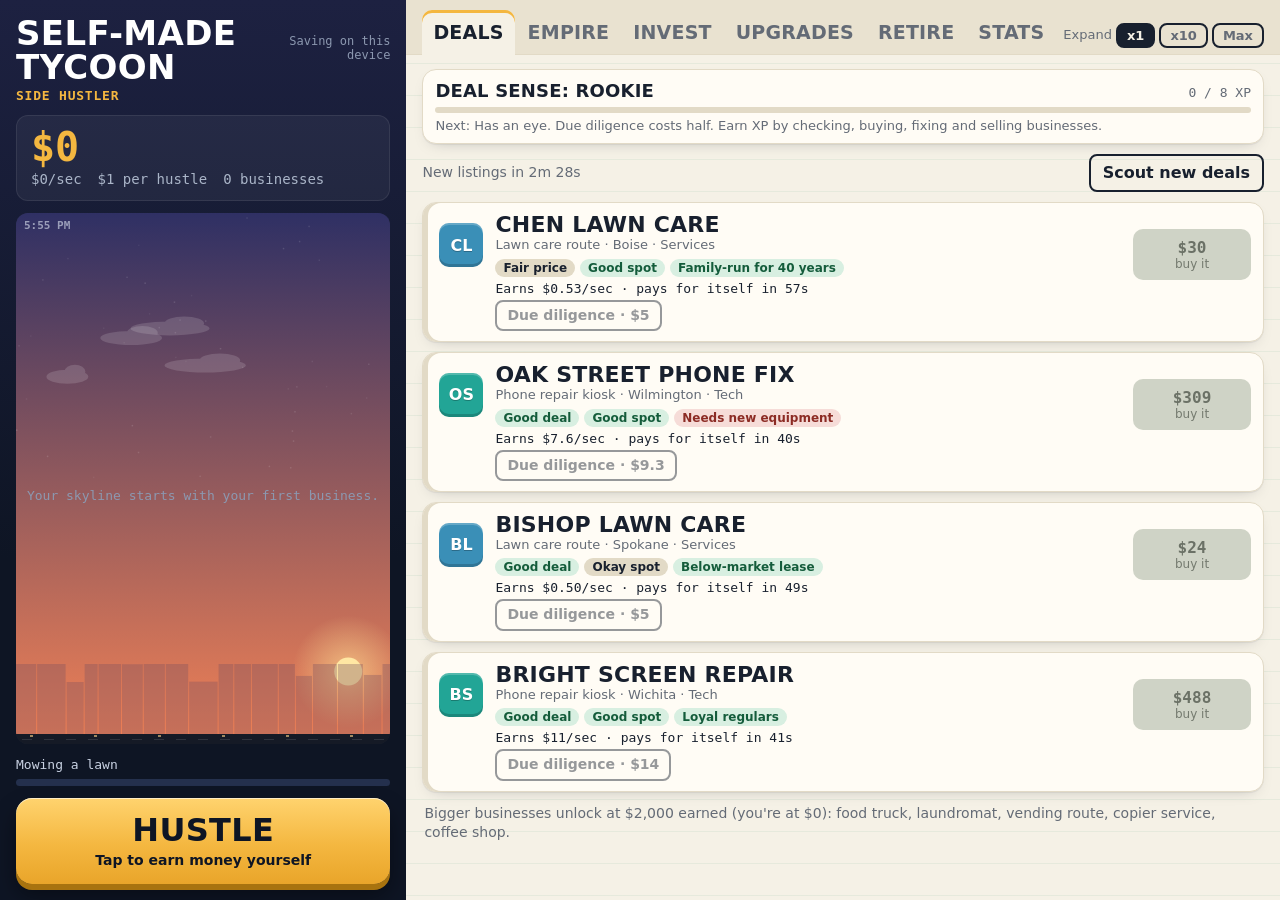
==== commit fc4e66d0: "Merge pull request #5 from undeclared1744/claude/project-thread-35nuay Self-Made Tycoon: motion and " ====
--- a/self-made-tycoon/index.html
+++ b/self-made-tycoon/index.html
@@ -3,143 +3,311 @@
 <head>
 <meta charset="utf-8">
 <meta name="viewport" content="width=device-width, initial-scale=1">
+<meta name="theme-color" content="#0e1524">
 <title>Self-Made Tycoon</title>
 <link rel="preconnect" href="https://fonts.googleapis.com">
 <link rel="preconnect" href="https://fonts.gstatic.com" crossorigin>
-<link href="https://fonts.googleapis.com/css2?family=Archivo:wdth,wght@62..125,400..800&family=IBM+Plex+Mono:wght@400;600&display=swap" rel="stylesheet">
+<!-- Fonts: Bricolage Grotesque (headings + body; its width axis gives the
+     condensed headings) and JetBrains Mono (every number). If they can't
+     load (offline), the CSS falls back to the device's own fonts. -->
+<link href="https://fonts.googleapis.com/css2?family=Bricolage+Grotesque:opsz,wdth,wght@12..96,75..100,400..800&family=JetBrains+Mono:wght@400;600;700&display=swap" rel="stylesheet">
 <style>
 /* =====================================================================
    LOOK AND FEEL
-   Left side: a night-time "terminal" with amber ticker numbers and the
-   skyline of everything you own. Right side: ledger paper with faint
-   green rules, where the deals and your books live.
-   Layout: two columns on wide screens; one column on phones with the
-   terminal pinned to the top.
+   Two halves:
+   - Left, the "terminal": your cash ticker, the skyline of everything
+     you own, and the Hustle button. Its background follows the sky, so
+     it shifts from deep night blue to a brighter dusk/day blue as the
+     day/night cycle runs (11-skyline.js sets --term-top).
+   - Right, the "ledger": cream ledger paper with faint ruled lines, where
+     the deals, your businesses and your books live, laid out as cards.
+   Layout: two columns on wide screens (Steam Deck 1280x800, laptops);
+   one column on phones with a compact terminal pinned to the top.
+
+   Everything is drawn with CSS and canvas: no images, so the game stays
+   one small file. The only outside download is the two web fonts, and
+   the font stacks fall back to the device's own fonts if they can't load.
+
+   HOW TO READ THIS FILE
+     1. Design tokens (colors, fonts, sizes)    - change the look here
+     2. Base elements
+     3. Terminal (left)
+     4. Ledger (right): tabs and panes
+     5. Cards: business rows, buttons, chips
+     6. THEME KIT: reusable pieces for investment cards
+     7. Pop-ups: modal, business sheet, mini games, toast
+     8. Motion: keyframes, effects layer, calm mode
+     9. Phones
    ===================================================================== */
+
+/* ---------- 1. Design tokens ---------- */
 :root {
-  --night:  #121a2b;   /* terminal / sky */
-  --night-2:#1c2740;   /* raised terminal surfaces */
-  --amber:  #f2b84b;   /* ticker numbers and the Hustle button: the one bold color */
-  --paper:  #eef1e6;   /* ledger paper */
-  --rule:   #d6dfcb;   /* ledger lines and row fills */
-  --ink:    #1b2433;   /* normal text */
-  --muted:  #5d6672;   /* secondary text */
-  --money:  #2e8b57;   /* good / affordable */
-  --loss:   #c0443a;   /* bad / danger */
-  --display: "Archivo", "Arial Narrow", sans-serif;
-  --body: "Archivo", "Helvetica Neue", Arial, sans-serif;
-  --mono: "IBM Plex Mono", "Courier New", monospace;
+  /* night side (terminal) */
+  --night:   #0e1524;   /* terminal base and night sky */
+  --night-2: #172036;   /* raised surfaces on the terminal */
+  --night-3: #24304d;   /* borders and tracks on the terminal */
+  --term-top:#14203a;   /* top of the terminal gradient: follows the sky (set from JS) */
+  --term-text:#dfe6f2;
+  --term-muted:#8c98b0;
+  /* the one bold color: gold. Cash, the Hustle button, coins. */
+  --gold:      #f4b740;
+  --gold-deep: #a8730f;  /* the Hustle button's pressed-down edge */
+  --gold-soft: #fff2d3;
+  --amber:     var(--gold);   /* old name for --gold, kept so older code still works */
+  /* ledger side */
+  --paper:   #f5f1e6;   /* ledger paper */
+  --paper-2: #e9e2d0;   /* the tab strip */
+  --surface: #fffcf5;   /* cards sit on the paper */
+  --rule:    #e2dac6;   /* card borders, ruled lines, empty bars */
+  --ink:     #18202e;   /* normal text */
+  --muted:   #646b76;   /* secondary text (4.9:1 on --surface) */
+  /* meaning */
+  --money:      #1d8656;  /* good, affordable, profit */
+  --money-soft: #d8efe1;
+  --money-ink:  #145c3b;
+  --loss:       #c0433a;  /* bad, danger, loss */
+  --loss-soft:  #f6dcd8;
+  --loss-ink:   #8c2b24;
+  --off:        #cfd3c6;  /* a button you can't afford yet */
+  --off-ink:    #6b7166;
+  /* type */
+  --display: "Bricolage Grotesque", "Arial Narrow", system-ui, sans-serif;
+  --body:    "Bricolage Grotesque", system-ui, -apple-system, "Segoe UI", Roboto, sans-serif;
+  --mono:    "JetBrains Mono", ui-monospace, "SF Mono", Menlo, Consolas, monospace;
+  /* shape */
+  --r-card: 14px;
+  --r-btn:  10px;
+  --shadow-1: 0 1px 0 rgba(24, 32, 46, .05), 0 6px 16px -10px rgba(24, 32, 46, .35);
+  --shadow-2: 0 2px 0 rgba(24, 32, 46, .05), 0 14px 28px -14px rgba(24, 32, 46, .45);
   color-scheme: light;
 }
+
+/* ---------- 2. Base elements ---------- */
 * { box-sizing: border-box; }
 html, body { height: 100%; margin: 0; }
-body { background: var(--paper); color: var(--ink); font: 16px/1.4 var(--body); -webkit-tap-highlight-color: transparent; overflow: hidden; }
+body {
+  background: var(--paper); color: var(--ink); font: 16px/1.4 var(--body);
+  font-optical-sizing: auto; -webkit-tap-highlight-color: transparent; overflow: hidden;
+}
 button { font: inherit; color: inherit; }
-:focus-visible { outline: 3px solid var(--amber); outline-offset: 2px; }
+:focus-visible { outline: 3px solid var(--gold); outline-offset: 2px; }
 [hidden] { display: none !important; }   /* hidden must win over display rules */
-.cond { font-family: var(--display); font-stretch: 68%; font-weight: 800; text-transform: uppercase; letter-spacing: .02em; }
+/* .cond: the condensed, uppercase heading style used for titles and big buttons */
+.cond { font-family: var(--display); font-stretch: 75%; font-weight: 800; text-transform: uppercase; letter-spacing: .01em; }
+.num { font-family: var(--mono); font-variant-numeric: tabular-nums; }   /* any number that ticks */
 
 .app { display: grid; grid-template-columns: minmax(360px, 42%) 1fr; height: 100%; }
 
-/* ---------- LEFT: the terminal ---------- */
-.terminal { background: var(--night); color: #dfe6f2; display: flex; flex-direction: column; gap: 12px; padding: 16px; position: relative; overflow: hidden; }
+/* ---------- 3. LEFT: the terminal ---------- */
+.terminal {
+  background: linear-gradient(180deg, var(--term-top) 0%, var(--night) 62%);
+  color: var(--term-text); display: flex; flex-direction: column; gap: 12px; padding: 16px;
+  position: relative; overflow: hidden;
+}
 .brand { display: flex; justify-content: space-between; align-items: baseline; gap: 8px; }
 .brand h1 { margin: 0; font-size: 34px; line-height: 1; color: #fff; }
-.brand .save-state { font: 12px var(--mono); color: #8794ad; text-align: right; }
-.rank { font: 600 14px var(--mono); color: var(--amber); letter-spacing: .04em; }
-.ticker { background: var(--night-2); border-radius: 8px; padding: 10px 14px; font-family: var(--mono); display: grid; gap: 2px; }
-.ticker .cash { font-size: 40px; line-height: 1.05; color: var(--amber); font-variant-numeric: tabular-nums; }
-.ticker .rates { display: flex; gap: 16px; flex-wrap: wrap; font-size: 14px; color: #aab5c8; }
+.brand .save-state { font: 12px var(--mono); color: var(--term-muted); text-align: right; }
+.rank { font: 600 13px var(--mono); color: var(--gold); letter-spacing: .06em; margin-top: 4px; }
+/* the ticker: frosted panel with the big cash number */
+.ticker {
+  background: rgba(255, 255, 255, .05); border: 1px solid rgba(255, 255, 255, .08); border-radius: 12px;
+  padding: 10px 14px; font-family: var(--mono); display: grid; gap: 2px;
+}
+.ticker .cash {
+  font-size: 40px; font-weight: 700; line-height: 1.05; color: var(--gold); font-variant-numeric: tabular-nums;
+  transition: color .35s, text-shadow .35s;
+}
+/* 13-fx.js adds these for a moment when cash jumps up or is spent */
+.ticker .cash.gain  { color: #9af0bd; text-shadow: 0 0 18px rgba(120, 230, 160, .55); transition: none; }
+.ticker .cash.spend { color: #ffb4a6; transition: none; }
+.ticker .rates { display: flex; gap: 6px 16px; flex-wrap: wrap; font-size: 14px; color: #aab5c8; }
 .ticker .boom { color: #7fe0a3; }
-.sky { position: relative; flex: 1 1 auto; min-height: 140px; border-radius: 8px; overflow: hidden; }
+.sky { position: relative; flex: 1 1 auto; min-height: 140px; border-radius: 12px; overflow: hidden; box-shadow: inset 0 0 0 1px rgba(255, 255, 255, .06); }
 #skyline { width: 100%; height: 100%; display: block; }
+/* a choice event slides up over the skyline */
 .event {
   position: absolute; left: 12px; right: 12px; bottom: 12px; z-index: 3;
-  background: #fff8e8; color: var(--ink); border-radius: 10px; padding: 12px 14px; display: grid; gap: 8px;
-  border-left: 8px solid var(--amber); box-shadow: 0 12px 30px rgba(0,0,0,.45);
+  background: #fff8e8; color: var(--ink); border-radius: 12px; padding: 12px 14px; display: grid; gap: 8px;
+  border-left: 8px solid var(--gold); box-shadow: 0 12px 30px rgba(0, 0, 0, .45);
+  animation: slide-up .32s cubic-bezier(.2, .9, .3, 1.2);
 }
 .event h2 { margin: 0; font-size: 24px; line-height: 1; }
 .event p { margin: 0; font-size: 15px; }
 .event .opts { display: flex; gap: 8px; flex-wrap: wrap; align-items: center; }
-.event .opts button { appearance: none; border: 0; border-radius: 8px; padding: 8px 12px; cursor: pointer; background: var(--night); color: #fff; font-weight: 700; }
+.event .opts button { appearance: none; border: 0; border-radius: var(--r-btn); padding: 8px 12px; cursor: pointer; background: var(--night); color: #fff; font-weight: 700; }
 .event .opts button.yes { background: var(--money); }
 .event .left { margin-left: auto; font: 12px var(--mono); color: var(--muted); }
-.job { font-family: var(--mono); font-size: 14px; display: grid; gap: 5px; color: #c9d2e3; }
-.job .bar { height: 7px; background: var(--night-2); border-radius: 4px; overflow: hidden; }
-.job .bar i { display: block; height: 100%; width: 0; background: var(--amber); transition: width .08s; }
+.job { font-family: var(--mono); font-size: 13px; display: grid; gap: 5px; color: #c9d2e3; }
+.job .bar { height: 7px; background: var(--night-3); border-radius: 4px; overflow: hidden; }
+.job .bar i { display: block; height: 100%; width: 0; background: linear-gradient(90deg, var(--gold), #ffd987); border-radius: 4px; transition: width .12s ease-out; }
+/* the Hustle button: a chunky gold key that presses down */
 .hustle {
-  appearance: none; border: 0; cursor: pointer; border-radius: 14px; background: var(--amber); color: var(--night);
-  padding: 16px 12px; font-size: 32px; line-height: 1; box-shadow: 0 6px 0 #a87a22, 0 10px 20px rgba(0,0,0,.35);
-  touch-action: manipulation; user-select: none;
+  appearance: none; border: 0; cursor: pointer; border-radius: 16px; color: var(--night);
+  background: linear-gradient(180deg, #ffd36e 0%, var(--gold) 55%, #e9a52a 100%);
+  padding: 16px 12px; font-size: 32px; line-height: 1;
+  box-shadow: 0 6px 0 var(--gold-deep), 0 12px 22px rgba(0, 0, 0, .4), inset 0 1px 0 rgba(255, 255, 255, .6);
+  touch-action: manipulation; user-select: none; -webkit-user-select: none;
+  transition: transform .06s, box-shadow .06s;
 }
 .hustle small { display: block; font: 600 14px var(--body); text-transform: none; letter-spacing: 0; margin-top: 6px; font-stretch: 100%; }
-.hustle:active, .hustle.pressed { transform: translateY(5px); box-shadow: 0 1px 0 #a87a22, 0 4px 10px rgba(0,0,0,.35); }
-.padhints { display: none; font: 12px var(--mono); color: #8794ad; text-align: center; }
+.hustle:active, .hustle.pressed { transform: translateY(5px); box-shadow: 0 1px 0 var(--gold-deep), 0 4px 10px rgba(0, 0, 0, .35), inset 0 1px 0 rgba(255, 255, 255, .6); }
+.padhints { display: none; font: 12px var(--mono); color: var(--term-muted); text-align: center; }
 .padhints.on { display: block; }
+/* "+$12" text that pops out of the Hustle button */
 .floats { position: absolute; inset: 0; pointer-events: none; overflow: hidden; z-index: 4; }
-.float { position: absolute; font: 600 20px var(--mono); color: var(--amber); animation: rise 1s ease-out forwards; text-shadow: 0 2px 4px rgba(0,0,0,.6); white-space: nowrap; }
-@keyframes rise { to { transform: translateY(-70px); opacity: 0; } }
-
-/* ---------- RIGHT: the ledger ---------- */
-.ledger { display: flex; flex-direction: column; min-height: 0;
-  background: var(--paper) repeating-linear-gradient(to bottom, transparent 0 31px, rgba(46,139,87,.09) 31px 32px); }
-.tabs { display: flex; gap: 2px; padding: 12px 16px 0; background: var(--rule); flex-wrap: wrap; align-items: flex-end; }
-.tab { appearance: none; border: 0; cursor: pointer; padding: 9px 14px; border-radius: 8px 8px 0 0; background: transparent; color: var(--muted); font-size: 20px; }
-.tab[aria-selected="true"] { background: var(--paper); color: var(--ink); }
+.float {
+  position: absolute; font: 700 20px var(--mono); color: var(--gold); white-space: nowrap;
+  text-shadow: 0 2px 0 rgba(0, 0, 0, .35), 0 0 12px rgba(244, 183, 64, .45);
+  animation: pop-rise 1s cubic-bezier(.2, .8, .3, 1) forwards;
+}
+
+/* ---------- 4. RIGHT: the ledger ---------- */
+.ledger {
+  display: flex; flex-direction: column; min-height: 0;
+  background: var(--paper) repeating-linear-gradient(to bottom, transparent 0 31px, rgba(29, 134, 86, .07) 31px 32px);
+}
+.tabs { display: flex; gap: 8px; padding: 10px 16px 0; background: var(--paper-2); align-items: flex-end; box-shadow: inset 0 -1px 0 var(--rule); }
+/* one row of tabs; if they ever don't fit (more tabs, a narrow window) the row scrolls sideways instead of wrapping */
+.tabrow { display: flex; gap: 2px; flex-wrap: nowrap; flex: 1 1 auto; min-width: 0; overflow-x: auto; scrollbar-width: none; }
+.tabrow::-webkit-scrollbar { display: none; }
+.tab {
+  appearance: none; border: 0; cursor: pointer; padding: 9px 11px; border-radius: 10px 10px 0 0; background: transparent;
+  color: var(--muted); font-size: 19px; transition: background .15s, color .15s; position: relative; flex: none;
+}
+.tab:hover { color: var(--ink); }
+.tab[aria-selected="true"] { background: var(--paper); color: var(--ink); box-shadow: inset 0 3px 0 var(--gold); }   /* gold strip on top of the open tab */
 .badge { background: var(--money); color: #fff; border-radius: 10px; padding: 0 7px; font: 700 13px var(--body); margin-left: 5px; vertical-align: 2px; letter-spacing: 0; }
-.buymode { margin-left: auto; display: flex; gap: 4px; padding-bottom: 7px; align-items: center; font-size: 13px; color: var(--muted); }
-.buymode button { appearance: none; border: 2px solid var(--ink); background: transparent; border-radius: 6px; padding: 3px 9px; font: 700 13px var(--body); cursor: pointer; }
+.buymode { margin-left: auto; flex: none; display: flex; gap: 4px; padding-bottom: 7px; align-items: center; font-size: 13px; color: var(--muted); }
+.buymode button { appearance: none; border: 2px solid var(--ink); background: transparent; border-radius: 8px; padding: 3px 9px; font: 700 13px var(--body); cursor: pointer; }
 .buymode button[aria-pressed="true"] { background: var(--ink); color: var(--paper); }
 .pane { overflow-y: auto; padding: 14px 16px 28px; display: none; flex-direction: column; gap: 10px; flex: 1; }
-.pane.on { display: flex; }
+.pane.on { display: flex; animation: fade-in .18s ease-out; }
 .pane-head { display: flex; gap: 10px; align-items: center; flex-wrap: wrap; }
 .pane-head .grow { flex: 1; color: var(--muted); font-size: 14px; }
 .note { font-size: 14px; color: var(--muted); margin: 2px; }
 
-/* a business: deal card or empire row */
-.biz { display: grid; grid-template-columns: 44px 1fr auto; gap: 4px 12px; align-items: center; background: #fbfcf7; border: 1px solid var(--rule); border-left: 6px solid var(--rule); border-radius: 10px; padding: 10px 12px; }
-.biz.affordable { border-left-color: var(--money); }
-.logo { width: 44px; height: 44px; display: grid; place-items: center; color: #fff; font: 800 16px var(--display); font-stretch: 75%; grid-row: span 2; }
+/* ---------- 5. Cards ---------- */
+/* .biz: one business. Used for deal cards, Empire rows and upgrades.
+   Layout: logo | name, details, chips, numbers | buy button.
+   The colored bar down the left edge turns green when you can afford it. */
+.biz {
+  display: grid; grid-template-columns: 44px 1fr auto; gap: 4px 12px; align-items: center;
+  background: var(--surface); border: 1px solid var(--rule); border-radius: var(--r-card); padding: 10px 12px 10px 16px;
+  box-shadow: inset 5px 0 0 var(--rule), var(--shadow-1); transition: box-shadow .2s, transform .2s;
+}
+.biz.affordable { box-shadow: inset 5px 0 0 var(--money), var(--shadow-1); }
+.logo {
+  width: 44px; height: 44px; display: grid; place-items: center; color: #fff; font: 800 16px var(--display); font-stretch: 75%;
+  grid-row: span 2; box-shadow: inset 0 -3px 0 rgba(0, 0, 0, .18), inset 0 2px 0 rgba(255, 255, 255, .22);
+  text-shadow: 0 1px 0 rgba(0, 0, 0, .25);
+}
 .biz h3 { margin: 0; font-size: 22px; line-height: 1.05; }
+.biz .lvl { font-family: var(--mono) !important; font-size: 14px !important; font-weight: 600; color: var(--muted); letter-spacing: 0; }
 .biz .sub { font-size: 13px; color: var(--muted); }
 .biz .chips { grid-column: 2; display: flex; gap: 5px; flex-wrap: wrap; }
-.chip { font: 600 12px var(--body); padding: 2px 7px; border-radius: 10px; background: var(--rule); color: var(--ink); }
-.chip.good { background: #d3ecd9; color: #1d6a3f; }
-.chip.bad { background: #f3d6d2; color: #8f2d25; }
+.chip { font: 600 12px var(--body); padding: 2px 8px; border-radius: 10px; background: var(--rule); color: var(--ink); }
+.chip.good { background: var(--money-soft); color: var(--money-ink); }
+.chip.bad { background: var(--loss-soft); color: var(--loss-ink); }
 .chip.great { background: var(--money); color: #fff; }
+.chip.gold { background: var(--gold-soft); color: #7a5208; }
 .biz .line { grid-column: 2; font: 13px var(--mono); color: var(--ink); }
-.buy { grid-row: 1 / span 3; grid-column: 3; appearance: none; border: 0; cursor: pointer; border-radius: 8px; min-width: 118px; padding: 9px 10px; background: var(--ink); color: var(--paper); font: 600 16px var(--mono); text-align: center; font-variant-numeric: tabular-nums; }
-.buy small { display: block; font: 12px var(--body); opacity: .85; }
-.buy[aria-disabled="true"] { background: #c4ccbc; color: #6d7569; cursor: default; }
-.smallbtn { appearance: none; border: 2px solid var(--ink); background: transparent; border-radius: 8px; padding: 6px 12px; cursor: pointer; font-weight: 700; }
+/* the buy / expand button on the right of a card */
+.buy {
+  grid-row: 1 / span 3; grid-column: 3; appearance: none; border: 0; cursor: pointer; border-radius: var(--r-btn); min-width: 118px; padding: 9px 10px;
+  background: var(--money); color: #fff; font: 700 16px var(--mono); text-align: center; font-variant-numeric: tabular-nums;
+  box-shadow: 0 3px 0 var(--money-ink); transition: transform .06s, box-shadow .06s, background .2s;
+}
+.buy:active { transform: translateY(2px); box-shadow: 0 1px 0 var(--money-ink); }
+.buy small { display: block; font: 12px var(--body); opacity: .9; }
+.buy[aria-disabled="true"] { background: var(--off); color: var(--off-ink); cursor: default; box-shadow: none; transform: none; }
+.smallbtn { appearance: none; border: 2px solid var(--ink); background: transparent; border-radius: 8px; padding: 6px 12px; cursor: pointer; font-weight: 700; transition: background .15s; }
+.smallbtn:hover { background: rgba(24, 32, 46, .06); }
 .smallbtn[aria-disabled="true"] { opacity: .45; cursor: default; }
-.card { background: #fbfcf7; border: 1px solid var(--rule); border-radius: 10px; padding: 14px; display: grid; gap: 10px; }
+/* .card: a plain panel (Retire, Stats, each investment) */
+.card { background: var(--surface); border: 1px solid var(--rule); border-radius: var(--r-card); padding: 14px; display: grid; gap: 10px; box-shadow: var(--shadow-1); }
 .card h2 { margin: 0; font-size: 28px; line-height: 1; }
 .card p { margin: 0; }
-.bigbtn { appearance: none; border: 0; cursor: pointer; border-radius: 10px; padding: 11px 16px; background: var(--ink); color: var(--paper); font-size: 20px; justify-self: start; }
-.bigbtn.go { background: var(--money); color: #fff; }
-.bigbtn.danger { background: var(--loss); color: #fff; }
-.bigbtn[aria-disabled="true"] { background: #c4ccbc; color: #6d7569; cursor: default; }
+.bigbtn {
+  appearance: none; border: 0; cursor: pointer; border-radius: var(--r-btn); padding: 11px 16px; background: var(--ink); color: var(--paper);
+  font-size: 20px; justify-self: start; box-shadow: 0 3px 0 #05080f; transition: transform .06s, box-shadow .06s;
+}
+.bigbtn:active { transform: translateY(2px); box-shadow: 0 1px 0 #05080f; }
+.bigbtn.go { background: var(--money); color: #fff; box-shadow: 0 3px 0 var(--money-ink); }
+.bigbtn.danger { background: var(--loss); color: #fff; box-shadow: 0 3px 0 var(--loss-ink); }
+.bigbtn[aria-disabled="true"] { background: var(--off); color: var(--off-ink); cursor: default; box-shadow: none; transform: none; }
 .stats { display: grid; grid-template-columns: auto 1fr; gap: 4px 16px; font-size: 15px; margin: 0; }
 .stats dt { color: var(--muted); }
 .stats dd { margin: 0; font-family: var(--mono); font-variant-numeric: tabular-nums; }
-textarea { width: 100%; min-height: 80px; font: 13px var(--mono); border-radius: 6px; border: 2px solid var(--rule); padding: 8px; background: #fff; }
-
-.modal-back { position: fixed; inset: 0; background: rgba(12,16,26,.65); display: none; place-items: center; z-index: 10; padding: 16px; }
-.modal-back.on { display: grid; }
-.modal { background: var(--paper); border-radius: 14px; padding: 20px; max-width: 440px; width: 100%; display: grid; gap: 12px; box-shadow: 0 20px 60px rgba(0,0,0,.5); }
+textarea { width: 100%; min-height: 80px; font: 13px var(--mono); border-radius: 8px; border: 2px solid var(--rule); padding: 8px; background: #fff; }
+/* settings rows (Look and feel card): label + a segmented button group */
+.setting { display: flex; gap: 8px 12px; align-items: center; flex-wrap: wrap; }
+.setting > span { min-width: 60px; font-weight: 700; }
+.seg { display: inline-flex; flex-wrap: wrap; border: 2px solid var(--ink); border-radius: 10px; overflow: hidden; }
+.seg button { appearance: none; border: 0; background: transparent; padding: 6px 11px; font: 700 14px var(--body); cursor: pointer; }
+.seg button + button { border-left: 2px solid var(--ink); }
+.seg button[aria-pressed="true"] { background: var(--ink); color: var(--paper); }
+
+/* ---------- 6. THEME KIT for investment cards ----------
+   Each investment draws its own card on the Invest tab (see 20-invest.js).
+   The card itself is <section class="card inv">. Inside it, use these so
+   every investment looks like part of the same game:
+
+   <div class="card-head">                  title row: name left, figure right
+     <h2 class="cond">Stocks</h2>
+     <span class="figure up">+$1.2K/sec</span>   big number (.up green / .down red)
+   </div>
+   <p class="note">One-line explanation.</p>
+   <dl class="kv"><dt>Owned</dt><dd>12 shares</dd>...</dl>   label / value pairs
+   <div class="meter"><i style="width:40%"></i></div>         progress bar
+     (.meter.gold / .meter.loss for other colors)
+   <div class="chart"><canvas></canvas></div>  price chart: draw with
+     sparkline(canvas, values) from 13-fx.js
+   <ul class="rows">                         a list of holdings
+     <li class="row"><div><b>Name</b><small>detail</small></div>
+       <span class="num">$12K</span><button class="smallbtn">Sell</button></li>
+   </ul>
+   <div class="btn-row"><button class="bigbtn go cond">Buy</button>...</div>
+   Chips: <span class="chip good|bad|great|gold">text</span>.
+   Buttons: .bigbtn (.go / .danger), .smallbtn, .buy; use aria-disabled="true"
+   for "can't afford" so the controller can still reach it.
+   For a celebration, call fxBurst(element, "buy" | "sale" | "spark").
+   ------------------------------------------------------------------- */
+.card.inv { gap: 8px; }
+.card-head { display: flex; justify-content: space-between; align-items: baseline; gap: 6px 12px; flex-wrap: wrap; }
+.card-head h2 { margin: 0; }
+.figure { font: 700 22px var(--mono); font-variant-numeric: tabular-nums; color: var(--ink); }
+.figure.up { color: var(--money); } .figure.down { color: var(--loss); }
+.kv { display: grid; grid-template-columns: auto 1fr; gap: 3px 14px; margin: 0; font-size: 14px; }
+.kv dt { color: var(--muted); }
+.kv dd { margin: 0; font-family: var(--mono); font-variant-numeric: tabular-nums; text-align: right; }
+.meter { height: 8px; background: var(--rule); border-radius: 4px; overflow: hidden; }
+.meter i { display: block; height: 100%; width: 0; background: var(--money); border-radius: 4px; transition: width .3s ease-out; }
+.meter.gold i { background: var(--gold); } .meter.loss i { background: var(--loss); }
+.chart { height: 72px; border-radius: 10px; background: linear-gradient(180deg, #fff, var(--paper)); border: 1px solid var(--rule); overflow: hidden; }
+.chart canvas { width: 100%; height: 100%; display: block; }
+.rows { list-style: none; margin: 0; padding: 0; display: grid; gap: 6px; }
+.row { display: grid; grid-template-columns: 1fr auto auto; gap: 10px; align-items: center; padding: 8px 10px; background: #fff; border: 1px solid var(--rule); border-radius: 10px; }
+.row small { display: block; color: var(--muted); font-size: 12px; }
+.btn-row { display: flex; gap: 8px; flex-wrap: wrap; align-items: center; }
+
+/* ---------- 7. Pop-ups ---------- */
+.modal-back { position: fixed; inset: 0; background: rgba(9, 13, 22, .62); display: none; place-items: center; z-index: 10; padding: 16px; }
+.modal-back.on { display: grid; animation: fade-in .18s ease-out; }
+.modal { background: var(--paper); border-radius: 18px; padding: 20px; max-width: 440px; width: 100%; display: grid; gap: 12px; box-shadow: 0 24px 60px rgba(0, 0, 0, .5); }
+.modal-back.on .modal { animation: pop-in .28s cubic-bezier(.2, .9, .3, 1.25); }
 .modal h2 { margin: 0; font-size: 34px; line-height: 1; }
-.modal .amount { font: 600 36px var(--mono); color: var(--money); }
-/* the business sheet and its mini games */
-.sense { background: #fbfcf7; border: 1px solid var(--rule); border-radius: 10px; padding: 8px 12px; display: grid; gap: 4px; }
+.modal .amount { font: 700 36px var(--mono); color: var(--money); }
+/* Deal sense progress box on the Deals tab */
+.sense { background: var(--surface); border: 1px solid var(--rule); border-radius: var(--r-card); padding: 8px 12px; display: grid; gap: 4px; box-shadow: var(--shadow-1); }
 .sense-top { display: flex; justify-content: space-between; gap: 8px; align-items: baseline; flex-wrap: wrap; }
 .sense-top strong { font-size: 18px; }
 .sense-top span { font: 13px var(--mono); color: var(--muted); }
 .sense .bar { height: 6px; background: var(--rule); border-radius: 3px; overflow: hidden; }
-.sense .bar i { display: block; height: 100%; background: var(--money); }
+.sense .bar i { display: block; height: 100%; background: var(--money); transition: width .4s ease-out; }
 .sense .note { margin: 0; font-size: 13px; }
 .biz .acts { grid-column: 2; display: flex; gap: 6px; flex-wrap: wrap; }
 .biz .acts .smallbtn { padding: 4px 10px; font-size: 14px; }
+/* the business sheet and its mini games */
 .sheet { max-width: 560px; max-height: calc(100vh - 32px); overflow-y: auto; }
 .sheet h3 { margin: 4px 0 0; font-size: 20px; }
 .sheet .sub { color: var(--muted); font-size: 14px; margin: 0; }
@@ -160,33 +328,69 @@
 .gauge .zone { position: absolute; top: 0; bottom: 0; background: #7cc79a; }
 .gauge .needle { position: absolute; top: 0; bottom: 0; width: 4px; margin-left: -2px; background: var(--ink); }
 .gstat { font: 14px var(--mono); }
-/* investment cards on the Invest tab (each module draws its own inside) */
-.card.inv { gap: 8px; }
-.toast { position: fixed; bottom: 18px; left: 50%; transform: translateX(-50%); background: var(--night); color: #fff; padding: 10px 16px; border-radius: 10px; font-size: 15px; z-index: 11; opacity: 0; transition: opacity .25s; pointer-events: none; max-width: 90vw; text-align: center; }
-.toast.on { opacity: 1; }
-
-/* ---------- phones ---------- */
+.toast {
+  position: fixed; bottom: 18px; left: 50%; transform: translate(-50%, 12px); background: var(--night); color: #fff; padding: 10px 16px;
+  border-radius: 12px; font-size: 15px; z-index: 11; opacity: 0; transition: opacity .25s, transform .25s; pointer-events: none;
+  max-width: 90vw; text-align: center; box-shadow: 0 10px 30px rgba(0, 0, 0, .35); border: 1px solid rgba(255, 255, 255, .08);
+}
+.toast.on { opacity: 1; transform: translate(-50%, 0); }
+
+/* ---------- 8. Motion ---------- */
+/* the effects layer (13-fx.js draws coins and confetti here) */
+#fx { position: fixed; inset: 0; width: 100%; height: 100%; pointer-events: none; z-index: 12; }
+/* 13-fx.js flashes a card when you buy it or hit a level milestone */
+.biz.is-new { animation: glow-new 1.4s ease-out; }
+.biz.bump { animation: bump .35s ease-out; }
+@keyframes pop-rise {
+  0%   { transform: translateY(0) scale(.6); opacity: 0; }
+  15%  { transform: translateY(-10px) scale(1.15); opacity: 1; }
+  100% { transform: translateY(-74px) scale(1); opacity: 0; }
+}
+@keyframes fade-in { from { opacity: 0; } to { opacity: 1; } }
+@keyframes pop-in { from { transform: scale(.88) translateY(10px); opacity: 0; } to { transform: none; opacity: 1; } }
+@keyframes slide-up { from { transform: translateY(24px); opacity: 0; } to { transform: none; opacity: 1; } }
+@keyframes glow-new {
+  0%   { box-shadow: inset 5px 0 0 var(--gold), 0 0 0 3px var(--gold), 0 0 26px rgba(244, 183, 64, .7); }
+  100% { box-shadow: inset 5px 0 0 var(--rule), 0 0 0 0 transparent, var(--shadow-1); }
+}
+@keyframes bump { 0% { transform: scale(1); } 40% { transform: scale(1.015); } 100% { transform: scale(1); } }
+/* Calm mode: the player's device asks for less motion (or they picked
+   "Calm" in Look and feel). 13-fx.js puts .calm on <html>; it also stops
+   the coins, confetti, cash count-up and window flicker. Things still
+   change, they just don't fly around. */
+.calm *, .calm *::before, .calm *::after { animation-duration: .01ms !important; animation-iteration-count: 1 !important; transition-duration: .01ms !important; }
+.calm .float { animation: fade-out 1s linear forwards !important; }
+@keyframes fade-out { from { opacity: 1; } to { opacity: 0; } }
+
+/* ---------- 9. Phones ---------- */
 @media (max-width: 760px) {
   body { overflow: auto; }
   .app { display: block; height: auto; }
-  .terminal { position: sticky; top: 0; z-index: 5; padding: 10px 12px; gap: 7px; }
-  .brand h1 { font-size: 24px; white-space: nowrap; }
-  .brand .save-state { font-size: 11px; max-width: 34%; }
-  .ticker .cash { font-size: 30px; }
-  .ticker .rates { font-size: 13px; gap: 10px; }
-  .sky { flex: none; height: 84px; min-height: 0; }
+  /* a compact terminal pinned to the top: about a third of the screen */
+  .terminal { position: sticky; top: 0; z-index: 5; padding: 8px 12px 10px; gap: 6px; }
+  .brand h1 { font-size: 22px; white-space: nowrap; }
+  .rank { font-size: 11px; margin-top: 2px; }
+  .brand .save-state { font-size: 10px; max-width: 34%; }
+  .ticker { padding: 6px 10px; border-radius: 10px; }
+  .ticker .cash { font-size: 28px; }
+  .ticker .rates { font-size: 12px; gap: 2px 10px; }
+  .sky { flex: none; height: 76px; min-height: 0; border-radius: 10px; }
   .event { position: fixed; left: 10px; right: 10px; bottom: 10px; top: auto; }
-  .job { font-size: 12px; }
-  .hustle { padding: 11px; font-size: 26px; }
+  .job { font-size: 11px; gap: 3px; }
+  .hustle { padding: 10px; font-size: 25px; border-radius: 14px; }
   .hustle small { font-size: 12px; margin-top: 3px; }
   .pane { overflow: visible; }
-  .tab { padding: 8px 8px; font-size: 17px; }
-  .buymode { width: 100%; margin-left: 0; padding: 6px 0; }
-  .biz { grid-template-columns: 36px 1fr; }
+  /* tabs: one row you can swipe sideways, Expand x1/x10/Max on its own row */
+  .tabs { flex-direction: column; align-items: stretch; gap: 0; padding: 6px 0 0; position: relative; }
+  .tabrow { flex-wrap: nowrap; overflow-x: auto; scrollbar-width: none; padding: 0 10px; }
+  .tabrow::-webkit-scrollbar { display: none; }
+  .tab { padding: 8px 10px; font-size: 17px; flex: none; }
+  .buymode { width: 100%; margin-left: 0; padding: 6px 12px; background: var(--paper); border-bottom: 1px solid var(--rule); }
+  .biz { grid-template-columns: 36px 1fr; padding: 10px 10px 10px 14px; }
   .logo { width: 36px; height: 36px; font-size: 13px; }
+  .biz h3 { font-size: 20px; }
   .buy { grid-row: auto; grid-column: 1 / -1; order: 9; }   /* button goes under the details */
 }
-@media (prefers-reduced-motion: reduce) { .float { display: none; } }
 </style>
 </head>
 <body>
@@ -228,13 +432,15 @@
 
   <!-- ================= RIGHT: THE LEDGER ================= -->
   <section class="ledger">
-    <div class="tabs" role="tablist">
+    <div class="tabs">
+     <div class="tabrow" role="tablist">
       <button class="tab cond" role="tab" id="tab-deals" data-pane="deals" aria-selected="true">Deals<span class="badge" id="dealBadge" hidden>0</span></button>
       <button class="tab cond" role="tab" id="tab-empire" data-pane="empire" aria-selected="false">Empire</button>
       <button class="tab cond" role="tab" id="tab-invest" data-pane="invest" aria-selected="false" hidden>Invest</button>
       <button class="tab cond" role="tab" id="tab-upg" data-pane="upg" aria-selected="false">Upgrades<span class="badge" id="upgBadge" hidden>0</span></button>
       <button class="tab cond" role="tab" id="tab-retire" data-pane="retire" aria-selected="false">Retire</button>
       <button class="tab cond" role="tab" id="tab-set" data-pane="set" aria-selected="false">Stats</button>
+     </div>
       <div class="buymode" id="buymode" aria-label="How many levels to expand at once">
         Expand
         <button id="bm1" data-mode="1" aria-pressed="true">x1</button>
@@ -275,6 +481,23 @@
     </div>
     <div class="pane" id="pane-set">
       <div class="card"><h2 class="cond">Stats</h2><dl class="stats" id="stats"></dl></div>
+      <div class="card" id="lookCard">
+        <h2 class="cond">Look and feel</h2>
+        <p class="note">Saved on this device only.</p>
+        <div class="setting"><span>Sky</span>
+          <div class="seg" role="group" aria-label="Sky">
+            <button data-sky="cycle" aria-pressed="true">Day/night</button>
+            <button data-sky="clock" aria-pressed="false">My clock</button>
+            <button data-sky="day" aria-pressed="false">Day</button>
+            <button data-sky="night" aria-pressed="false">Night</button>
+          </div></div>
+        <div class="setting"><span>Motion</span>
+          <div class="seg" role="group" aria-label="Motion">
+            <button data-motion="auto" aria-pressed="true">Like my device</button>
+            <button data-motion="full" aria-pressed="false">Full</button>
+            <button data-motion="calm" aria-pressed="false">Calm</button>
+          </div></div>
+      </div>
       <div class="card">
         <h2 class="cond">Your save</h2>
         <p>The game saves itself every 30 seconds and when you leave.</p>
@@ -308,6 +531,9 @@
   </div>
 </div>
 <div class="toast" id="toast"></div>
+<!-- Effects layer: coin pops, confetti and sparkles are drawn here (13-fx.js).
+     It covers the screen but ignores taps. -->
+<canvas id="fx" aria-hidden="true"></canvas>
 
 <script>
 "use strict";
@@ -334,8 +560,9 @@
      08-save.js         - this browser + your Claude account (syncs devices)
      09-screen.js       - numbers, the Deals / Empire / Upgrades / Retire / Stats tabs
      10-sheet.js        - the Manage sheet for one business, and the fix-up mini games
-     11-skyline.js      - the night skyline drawing
+     11-skyline.js      - the skyline drawing and the day/night cycle
      12-controls.js     - touch/mouse, keyboard, game controller
+     13-fx.js           - motion and feedback (coins, confetti, cash count-up), Look and feel settings
      20-invest.js       - the plug-in point for every investment type, and the Invest tab
      30-investments/    - one file per investment type (real estate, stocks, ...)
      99-start.js        - start up, and handles for the automated tests
@@ -1237,6 +1464,7 @@
   render(false);
   if (nowPerf - lastSlowRender > 250) { lastSlowRender = nowPerf; render(true); }
   drawSkyline(dt);
+  fxFrame(dt);                       // coin pops, confetti, cash flashes (13-fx.js)
   pollGamepads();
   requestAnimationFrame(frame);
 }
@@ -1587,7 +1815,7 @@
 
 function render(full) {
   const now = Date.now();
-  $("cash").textContent = money(state.cash);
+  $("cash").textContent = money(shownCash());     // counts up smoothly (13-fx.js); state.cash is the real number
   $("ips").textContent = money(incomeNow(now) + investNet()) + "/sec";
   $("tapv").textContent = money(tapValue()) + " per hustle";
   $("owned").textContent = state.biz.length + (state.biz.length === 1 ? " business" : " businesses");
@@ -1893,11 +2121,94 @@
 const MINI_GAMES = { reviews: gameReviews, books: gameBooks, machine: gameMachine, hire: gameHire };
 
 // ---------- The skyline: one building per business you own ----------
+// Drawn on a canvas every frame by drawSkyline(dt), called from the main
+// loop in 07-time.js. Layers, back to front:
+//   sky gradient -> stars -> sun or moon -> clouds -> a hazy far-off city
+//   -> your buildings -> the street -> coins from hustling -> the clock
+// The sky runs a day/night cycle (see SKY_KEYS). The player can pin it to
+// day, night, or their own clock in Stats > Look and feel (13-fx.js).
+//
+// Buildings animate: a new business rises out of the ground, expanding
+// grows it smoothly, and a sold one sinks away. In calm mode (less motion)
+// they just appear at their size and nothing twinkles.
 const canvas = $("skyline"), ctx = canvas.getContext("2d");
-const coins = [];          // little coins that fly up when you hustle
-let skyTime = 0;
-// A fixed pseudo-random number from a seed, so each building keeps the same windows
+const coins = [];          // little coins that fly up when you hustle (05-actions.js pushes { t, x })
+let skyTime = 0;           // seconds since the page opened: drives twinkles and drifting clouds
+// A fixed pseudo-random number in [0, 1) from a seed, so each building
+// keeps the same windows and each star the same spot from frame to frame.
 const seeded = n => { const x = Math.sin(n * 127.1) * 43758.5453; return x - Math.floor(x); };
+
+// ----- Day and night -----
+// One full in-game day takes SKY_DAY_MS of real time. The phase runs from
+// 0 (midnight) through 0.25 (sunrise), 0.5 (noon) and 0.75 (sunset) back
+// to 1 = 0. It comes from the real clock, so it's the same after a reload
+// and on every device, and needs nothing in the save.
+const SKY_DAY_MS = 12 * 60 * 1000;     // 12 minutes per day: roughly 6 of daylight, 4 of night, 2 of dawn/dusk
+// Key moments of the day. Colors in between are blended. top/bottom: the
+// sky gradient. stars and lights (lit windows, street lamps) fade 0..1.
+const SKY_KEYS = [
+  { at: 0.00, top: "#070d1c", bottom: "#1d2a48", stars: 1,   lights: 1 },
+  { at: 0.20, top: "#0d1530", bottom: "#2b2f55", stars: 0.9, lights: 1 },
+  { at: 0.25, top: "#33416f", bottom: "#e58f63", stars: 0.3, lights: 0.7 },   // sunrise
+  { at: 0.31, top: "#4f86c4", bottom: "#f4c995", stars: 0,   lights: 0.15 },
+  { at: 0.40, top: "#3d8ad6", bottom: "#bfe1f5", stars: 0,   lights: 0 },
+  { at: 0.60, top: "#3a86d2", bottom: "#c7e4f4", stars: 0,   lights: 0 },
+  { at: 0.70, top: "#4a74b8", bottom: "#f0c88f", stars: 0,   lights: 0.2 },
+  { at: 0.75, top: "#2f2f63", bottom: "#ee7f55", stars: 0.2, lights: 0.75 },  // sunset
+  { at: 0.80, top: "#12173a", bottom: "#4b3560", stars: 0.8, lights: 1 },
+  { at: 1.00, top: "#070d1c", bottom: "#1d2a48", stars: 1,   lights: 1 },
+];
+// Where we are in the day right now, following the player's setting
+// (look.sky, from 13-fx.js): "cycle" (default), "clock", "day" or "night".
+function dayPhase(now = Date.now()) {
+  const mode = typeof look === "object" ? look.sky : "cycle";
+  if (mode === "day") return 0.5;
+  if (mode === "night") return 0.0;
+  if (mode === "clock") { const d = new Date(now); return (d.getHours() * 3600 + d.getMinutes() * 60 + d.getSeconds()) / 86400; }
+  return (now % SKY_DAY_MS) / SKY_DAY_MS;
+}
+// "#rrggbb" <-> [r, g, b], and blending between two colors (t = 0..1)
+const hexRgb = h => [1, 3, 5].map(i => parseInt(h.slice(i, i + 2), 16));
+const rgbCss = (c, a = 1) => `rgba(${c.map(Math.round).join(",")},${a})`;
+const mixRgb = (a, b, t) => a.map((v, i) => v + (b[i] - v) * t);
+// Sky colors and light levels for a phase, blended between the two key
+// moments either side of it.
+function skyAt(phase) {
+  let i = 0;
+  while (i < SKY_KEYS.length - 2 && phase >= SKY_KEYS[i + 1].at) i++;
+  const a = SKY_KEYS[i], b = SKY_KEYS[i + 1];
+  const t = Math.min(1, Math.max(0, (phase - a.at) / (b.at - a.at)));
+  const s = t * t * (3 - 2 * t);                // ease in and out so changes don't snap
+  return {
+    top: mixRgb(hexRgb(a.top), hexRgb(b.top), s),
+    bottom: mixRgb(hexRgb(a.bottom), hexRgb(b.bottom), s),
+    stars: a.stars + (b.stars - a.stars) * s,
+    lights: a.lights + (b.lights - a.lights) * s,
+  };
+}
+// The in-game time of day as a clock string ("6:40 PM"), for the sky's corner
+function skyClockText(phase) {
+  const mins = Math.floor(phase * 24 * 60), h = Math.floor(mins / 60), m = mins % 60;
+  return `${(h + 11) % 12 + 1}:${String(m - m % 5).padStart(2, "0")} ${h < 12 ? "AM" : "PM"}`;
+}
+
+// Darker version of a sector color for building sides and roofs (cached:
+// the same few colors are asked for every frame).
+const shadeCache = new Map();
+function shade(hex, f) {
+  const key = hex + f;
+  if (!shadeCache.has(key)) shadeCache.set(key, rgbCss(hexRgb(hex).map(v => v * f)));
+  return shadeCache.get(key);
+}
+
+// ----- Building animation -----
+// towers: business id -> what's on screen now { x, w, h } (eased toward the target)
+// ghosts: buildings of businesses you sold, sinking away
+const towers = new Map();
+let ghosts = [];
+let lastSkyState = null;            // when the whole state is swapped (retire, wipe, load) don't animate the difference
+let lastTint = 0;                    // last time the terminal background was re-tinted
+
 function drawSkyline(dt) {
   const dpr = window.devicePixelRatio || 1;
   const w = canvas.clientWidth, h = canvas.clientHeight;
@@ -1905,62 +2216,196 @@
   if (canvas.width !== Math.round(w * dpr) || canvas.height !== Math.round(h * dpr)) { canvas.width = Math.round(w * dpr); canvas.height = Math.round(h * dpr); }
   ctx.setTransform(dpr, 0, 0, dpr, 0, 0);
   skyTime += dt;
-  // night sky
-  const g = ctx.createLinearGradient(0, 0, 0, h);
-  g.addColorStop(0, "#0b1120"); g.addColorStop(1, "#24304d");
+  const calm = typeof motionCalm === "function" && motionCalm();
+  const now = Date.now();
+  const phase = dayPhase(now), sky = skyAt(phase);
+  const ground = h - 10;
+
+  // The terminal panel's background follows the sky (a few times a second is plenty)
+  if (now - lastTint > 500) {
+    lastTint = now;
+    document.documentElement.style.setProperty("--term-top", rgbCss(mixRgb(sky.top, [14, 21, 36], 0.55)));
+  }
+
+  // 1. sky
+  const g = ctx.createLinearGradient(0, 0, 0, ground);
+  g.addColorStop(0, rgbCss(sky.top)); g.addColorStop(1, rgbCss(sky.bottom));
   ctx.fillStyle = g; ctx.fillRect(0, 0, w, h);
-  for (let i = 0; i < 40; i++) {                         // stars
-    ctx.fillStyle = `rgba(255,255,255,${0.25 + 0.35 * seeded(i + Math.floor(skyTime / 3))})`;
-    ctx.fillRect(seeded(i) * w, seeded(i + 99) * h * 0.55, 1.5, 1.5);
-  }
-  const ground = h - 10;
-  ctx.fillStyle = "#0a0f1b"; ctx.fillRect(0, ground, w, 10);
-  if (!state.biz.length) {
+
+  // 2. stars: each twinkles on its own slow beat
+  if (sky.stars > 0.02) {
+    for (let i = 0; i < 46; i++) {
+      const tw = calm ? 0.6 : 0.45 + 0.4 * Math.sin(skyTime * (0.6 + seeded(i + 7) * 1.4) + i);
+      ctx.fillStyle = `rgba(255,255,255,${(sky.stars * (0.25 + 0.5 * tw)).toFixed(3)})`;
+      ctx.fillRect(seeded(i) * w, seeded(i + 99) * ground * 0.6, 1.5, 1.5);
+    }
+  }
+
+  // 3. sun (phase 0.22..0.78) or moon (the rest) on an arc across the sky
+  const arc = (t, r) => [w * (0.06 + 0.88 * t), ground - Math.sin(Math.PI * t) * (ground * 0.8) + r];
+  const sunT = (phase - 0.22) / 0.56;
+  if (sunT > 0 && sunT < 1) {
+    const r = Math.max(6, Math.min(14, h * 0.07)), [sx, sy] = arc(sunT, r);
+    const glow = ctx.createRadialGradient(sx, sy, r * 0.5, sx, sy, r * 4);
+    glow.addColorStop(0, "rgba(255,226,150,.55)"); glow.addColorStop(1, "rgba(255,226,150,0)");
+    ctx.fillStyle = glow; ctx.fillRect(sx - r * 4, sy - r * 4, r * 8, r * 8);
+    ctx.fillStyle = "#ffe7a3"; ctx.beginPath(); ctx.arc(sx, sy, r, 0, Math.PI * 2); ctx.fill();
+  } else {
+    const moonT = ((phase + 1 - 0.78) % 1) / 0.44;          // 0.78 -> 0.22 the next morning
+    if (moonT > 0 && moonT < 1) {
+      const r = Math.max(5, Math.min(10, h * 0.05)), [mx, my] = arc(moonT, r);
+      ctx.fillStyle = "#e9edf7"; ctx.beginPath(); ctx.arc(mx, my, r, 0, Math.PI * 2); ctx.fill();
+      ctx.fillStyle = rgbCss(sky.top); ctx.beginPath(); ctx.arc(mx + r * 0.45, my - r * 0.25, r * 0.85, 0, Math.PI * 2); ctx.fill();   // crescent
+    }
+  }
+
+  // 4. clouds by day: soft blobs drifting slowly left to right
+  const day = 1 - sky.lights;
+  if (day > 0.05) {
+    ctx.fillStyle = `rgba(255,255,255,${(0.55 * day).toFixed(3)})`;
+    for (let i = 0; i < 4; i++) {
+      const cw = 40 + seeded(i + 40) * 50, span = w + cw * 2;
+      const cx = ((seeded(i + 50) * span + (calm ? 0 : skyTime * (4 + i * 2))) % span) - cw;
+      const cy = 8 + seeded(i + 60) * ground * 0.35;
+      ctx.beginPath();
+      ctx.ellipse(cx, cy, cw * 0.5, 7, 0, 0, Math.PI * 2);
+      ctx.ellipse(cx + cw * 0.18, cy - 5, cw * 0.25, 7, 0, 0, Math.PI * 2);
+      ctx.fill();
+    }
+  }
+
+  // 5. a hazy far-off city behind yours, for depth
+  // (kept low and faint so it never competes with your own buildings)
+  ctx.fillStyle = rgbCss(mixRgb(sky.bottom, sky.top, 0.6), 0.35);
+  for (let x = 0, i = 0; x < w; i++) {
+    const bw = 12 + seeded(i + 300) * 18, bh = Math.min(70, ground * (0.08 + seeded(i + 400) * 0.14));
+    ctx.fillRect(x, ground - bh, bw - 1, bh);
+    x += bw;
+  }
+
+  // 6. your buildings
+  // A different save was swapped in (retire, wipe, load, account sync):
+  // start over without rising/sinking every building at once.
+  const swapped = state !== lastSkyState;
+  if (swapped) { towers.clear(); ghosts = []; lastSkyState = state; }
+  if (!state.biz.length && !ghosts.length) {
     const msg = "Your skyline starts with your first business.";
     let size = 14;
-    ctx.font = `${size}px 'IBM Plex Mono', monospace`;
-    while (ctx.measureText(msg).width > w - 20 && size > 9) ctx.font = `${--size}px 'IBM Plex Mono', monospace`;   // shrink to fit
-    ctx.fillStyle = "#8794ad"; ctx.textAlign = "center";
-    ctx.fillText(msg, w / 2, h / 2);
-  } else {
-    // building width shrinks when you own a lot, so they always fit
-    const n = state.biz.length;
-    const slot = Math.min(34, (w - 16) / n);
-    const startX = (w - slot * n) / 2;
-    const tallest = h - 24;
-    state.biz.forEach((b, i) => {
-      const ind = IND[b.ind];
-      const bw = Math.max(2, slot * (0.55 + ind.tier * 0.07));
-      const bh = Math.min(tallest, (0.18 + ind.tier * 0.13) * tallest + Math.min(b.level, 100) / 100 * tallest * 0.25);
-      const x = startX + i * slot + (slot - bw) / 2, y = ground - bh;
-      ctx.fillStyle = SECTORS[ind.sector].color;
-      ctx.globalAlpha = 0.85;
-      ctx.fillRect(x, y, bw, bh);
-      ctx.globalAlpha = 1;
-      if (bw >= 6) {                                   // lit windows, twinkling slowly
-        ctx.fillStyle = "#ffe6a8";
-        for (let wy = y + 4; wy < ground - 4; wy += 6) {
-          for (let wx = x + 2; wx < x + bw - 3; wx += 5) {
-            if (seeded(b.id * 31 + wx * 7 + wy * 13 + Math.floor(skyTime / 4)) > 0.55) ctx.fillRect(wx, wy, 2, 3);
-          }
-        }
+    ctx.font = `${size}px 'JetBrains Mono', monospace`;
+    while (ctx.measureText(msg).width > w - 20 && size > 9) ctx.font = `${--size}px 'JetBrains Mono', monospace`;   // shrink to fit
+    ctx.fillStyle = day > 0.5 ? "rgba(20,32,58,.75)" : "#8c98b0"; ctx.textAlign = "center";
+    ctx.fillText(msg, w / 2, ground * 0.55);
+    ctx.textAlign = "left";
+  }
+  // building width shrinks when you own a lot, so they always fit
+  const n = state.biz.length;
+  const slot = n ? Math.min(34, (w - 16) / n) : 0;
+  const startX = (w - slot * n) / 2;
+  const tallest = ground - 14;
+  const ease = calm ? 1 : 1 - Math.exp(-dt * 7);           // how far to move toward the target this frame
+  const seen = new Set();
+  state.biz.forEach((b, i) => {
+    const ind = IND[b.ind];
+    const tw = Math.max(2, slot * (0.55 + ind.tier * 0.07));
+    const th = Math.min(tallest, (0.18 + ind.tier * 0.13) * tallest + Math.min(b.level, 100) / 100 * tallest * 0.25);
+    const tx = startX + i * slot + (slot - tw) / 2;
+    let t = towers.get(b.id);
+    // a business bought just now rises from the ground; on page load or a
+    // save swap the city is simply there
+    if (!t) { t = { x: tx, w: tw, h: swapped || skyTime < 0.5 || calm ? th : 0 }; towers.set(b.id, t); }
+    t.x += (tx - t.x) * ease; t.w += (tw - t.w) * ease; t.h += (th - t.h) * ease;
+    t.b = b; t.ind = ind;
+    seen.add(b.id);
+    drawTower(t, ground, sky, now, calm, 1);
+  });
+  // businesses that are gone (sold) sink into the ground and fade
+  for (const [id, t] of towers) if (!seen.has(id)) { towers.delete(id); if (!calm) ghosts.push({ ...t, fade: 1 }); }
+  ghosts = ghosts.filter(gh => (gh.fade -= dt * 1.2) > 0);
+  for (const gh of ghosts) { gh.h *= 1 - Math.min(1, dt * 3); drawTower(gh, ground, sky, now, calm, gh.fade); }
+
+  // 7. the street, with lamps that glow at night
+  ctx.fillStyle = rgbCss(mixRgb([10, 15, 27], [52, 58, 70], day)); ctx.fillRect(0, ground, w, 10);
+  ctx.fillStyle = `rgba(255,255,255,${(0.08 + 0.12 * day).toFixed(3)})`;
+  for (let x = 6; x < w; x += 22) ctx.fillRect(x, ground + 5, 10, 1);           // lane markings
+  if (sky.lights > 0.05) {
+    ctx.fillStyle = `rgba(255,214,140,${(0.8 * sky.lights).toFixed(3)})`;
+    for (let x = 14; x < w; x += 64) ctx.fillRect(x, ground + 1, 3, 2);
+  }
+
+  // 8. coins from hustling: spin and rise out of the street
+  if (!calm) for (const c of coins) {
+    c.t += dt;
+    const cx = w * (0.3 + c.x * 0.4), cy = ground - c.t * 110, spin = Math.abs(Math.cos(c.t * 9 + c.x * 6));
+    ctx.globalAlpha = Math.max(0, 1 - c.t);
+    ctx.fillStyle = "#f4b740";
+    ctx.beginPath(); ctx.ellipse(cx, cy, 4 * spin + 0.6, 4, 0, 0, Math.PI * 2); ctx.fill();
+    ctx.globalAlpha = 1;
+  }
+  else for (const c of coins) c.t = 2;                     // calm: skip them
+  while (coins.length && coins[0].t > 1) coins.shift();
+
+  // 9. the in-game clock, top left (only while the day/night cycle is on)
+  if (typeof look !== "object" || look.sky === "cycle" || look.sky === "clock") {
+    ctx.font = `600 ${h < 100 ? 9 : 11}px 'JetBrains Mono', monospace`;
+    ctx.fillStyle = day > 0.5 ? "rgba(14,21,36,.6)" : "rgba(223,230,242,.6)";
+    ctx.fillText(skyClockText(phase), 8, h < 100 ? 12 : 16);
+  }
+}
+
+// One building. t = { x, w, h, b (the business), ind (its industry) };
+// alpha < 1 for a sold building fading out.
+function drawTower(t, ground, sky, now, calm, alpha) {
+  const { b, ind } = t;
+  const x = t.x, bw = t.w, bh = t.h, y = ground - bh;
+  if (bh < 1) return;
+  const color = SECTORS[ind.sector].color, night = sky.lights;
+  ctx.globalAlpha = alpha;
+  // body: full color by day, darker at night; the right third is in shade
+  ctx.fillStyle = color; ctx.fillRect(x, y, bw, bh);
+  ctx.fillStyle = shade(color, 0.72); ctx.fillRect(x + bw * 0.68, y, bw * 0.32, bh);
+  if (night > 0) { ctx.fillStyle = `rgba(6,10,22,${(0.45 * night).toFixed(3)})`; ctx.fillRect(x, y, bw, bh); }
+  // roof by size: a parapet on mid-size businesses, an antenna on the big ones
+  if (ind.tier >= 2 && bw >= 6) { ctx.fillStyle = shade(color, 0.55); ctx.fillRect(x - 1, y - 2, bw + 2, 2); }
+  if (ind.tier >= 4 && bh > 20) {
+    ctx.fillStyle = shade(color, 0.5); ctx.fillRect(x + bw / 2 - 0.5, y - 9, 1, 9);
+    if (night > 0.3 && (calm || Math.floor(skyTime * 1.2 + b.id) % 2)) { ctx.fillStyle = "#ff5a4a"; ctx.fillRect(x + bw / 2 - 1, y - 10, 2, 2); }   // blinking warning light
+  }
+  // a striped awning on small shops
+  if (ind.tier <= 1 && bw >= 10 && bh > 14) {
+    for (let sx = 0; sx < bw; sx += 3) { ctx.fillStyle = (sx / 3) % 2 ? "#fff" : shade(color, 0.6); ctx.fillRect(x + sx, ground - 9, Math.min(3, bw - sx), 3); }
+  }
+  // windows: lit and flickering at night, glassy by day
+  if (bw >= 6) {
+    const lit = `rgba(255,222,150,${(0.25 + 0.75 * night).toFixed(3)})`, glass = `rgba(255,255,255,${(0.28 * (1 - night)).toFixed(3)})`;
+    const slow = calm ? 0 : skyTime;
+    for (let wy = y + 4; wy < ground - (ind.tier <= 1 ? 12 : 4); wy += 6) {
+      for (let wx = x + 2; wx < x + bw - 3; wx += 5) {
+        const s = b.id * 31 + wx * 7 + wy * 13;
+        // each window switches on/off on its own slow schedule (8-20 s)
+        const on = seeded(s + Math.floor((slow + seeded(s) * 20) / (8 + seeded(s + 1) * 12))) > 0.45;
+        if (night > 0.05 && on) { ctx.fillStyle = lit; ctx.fillRect(wx, wy, 2, 3); }
+        else if (night < 0.95) { ctx.fillStyle = glass; ctx.fillRect(wx, wy, 2, 3); }
       }
-      if (Date.now() < (b.viralUntil || 0)) {           // viral: a beacon on the roof
-        ctx.fillStyle = Math.floor(skyTime * 4) % 2 ? "#f2b84b" : "#fff";
-        ctx.fillRect(x + bw / 2 - 2, y - 6, 4, 6);
+    }
+  }
+  // viral: a beacon on the roof, plus searchlights at night
+  if (now < (b.viralUntil || 0)) {
+    const blink = calm ? 1 : Math.floor(skyTime * 4) % 2;
+    ctx.fillStyle = blink ? "#f4b740" : "#fff";
+    ctx.fillRect(x + bw / 2 - 2, y - 6, 4, 6);
+    if (night > 0.3 && !calm) {
+      const a = Math.sin(skyTime * 1.5) * 0.5;
+      ctx.fillStyle = `rgba(255,236,170,${(0.18 * night).toFixed(3)})`;
+      for (const side of [-1, 1]) {
+        ctx.beginPath(); ctx.moveTo(x + bw / 2, y - 6);
+        ctx.lineTo(x + bw / 2 + Math.sin(a * side + side * 0.3) * 200 - 8, y - 200);
+        ctx.lineTo(x + bw / 2 + Math.sin(a * side + side * 0.3) * 200 + 8, y - 200);
+        ctx.fill();
       }
-    });
-  }
-  // coins from hustling
-  for (const c of coins) {
-    c.t += dt;
-    ctx.fillStyle = "#f2b84b";
-    ctx.beginPath(); ctx.arc(w * (0.3 + c.x * 0.4), ground - c.t * 120, 4, 0, Math.PI * 2); ctx.fill();
-  }
-  while (coins.length && coins[0].t > 1) coins.shift();
-}
-
-
+    }
+  }
+  ctx.globalAlpha = 1;
+}
 /* =====================================================================
    9. CONTROLS
    Keyboard: Space = hustle, arrows = move between buttons, Enter = press,
@@ -2111,6 +2556,299 @@
 }
 
 
+/* =====================================================================
+   13. MOTION AND FEEDBACK
+   Makes the game feel alive without changing how it plays:
+     - coins pop out of the Hustle button (a bigger shower when a job is done)
+     - the cash number counts up and down smoothly instead of jumping,
+       and flashes green on a big gain, red when you spend
+     - buying a business: a burst of confetti where you tapped, and its
+       card glows on the Empire tab; its building rises in the skyline
+     - expanding: coins hop off the button; a level milestone (10/25/50/100)
+       gets a star burst and the card bumps
+     - upgrades and finished fix-ups: sparkles
+     - selling a business: a shower of coins over the whole screen
+   Plus the "Look and feel" settings (sky mode and motion) on the Stats tab.
+
+   HOW IT FINDS OUT WHAT HAPPENED
+   Rather than every action calling into this file, fxFrame() runs once a
+   frame (from 07-time.js) and compares a few counters with last frame:
+   hustles, jobs, businesses bought and sold, total levels, upgrades,
+   fixes. That keeps the game rules free of drawing code, and catches
+   every way of doing something (touch, mouse, keyboard, controller).
+   Where to draw comes from the last button pressed (recorded below).
+
+   Everything is drawn on one full-screen canvas (#fx) that ignores taps,
+   and is only redrawn while something is flying, so it costs nothing at
+   rest. In calm mode none of it runs: numbers change instantly.
+
+   FOR OTHER FILES (investment cards):
+     fxBurst(elementOrRect, "buy" | "sale" | "spark" | "coins")
+     sparkline(canvas, values, { color })   draws a small price chart
+     motionCalm()   true when animations should be skipped
+   ===================================================================== */
+
+// ----- Look and feel settings (this device only) -----
+// sky:    "cycle" (12-minute day/night), "clock" (follows your real clock), "day", "night"
+// motion: "auto" (follow the device's reduce-motion setting), "full", "calm"
+const LOOK_KEY = "selfmade-look-v1";
+const look = { sky: "cycle", motion: "auto" };
+try {
+  const saved = JSON.parse(localStorage.getItem(LOOK_KEY) || "{}");
+  if (["cycle", "clock", "day", "night"].includes(saved.sky)) look.sky = saved.sky;
+  if (["auto", "full", "calm"].includes(saved.motion)) look.motion = saved.motion;
+} catch { /* private window or blocked storage: use the defaults */ }
+const reduceQuery = window.matchMedia ? window.matchMedia("(prefers-reduced-motion: reduce)") : null;
+const motionCalm = () => look.motion === "calm" || (look.motion === "auto" && !!reduceQuery?.matches);
+function applyLook() {
+  document.documentElement.classList.toggle("calm", motionCalm());
+  for (const b of document.querySelectorAll("[data-sky]")) b.setAttribute("aria-pressed", String(b.dataset.sky === look.sky));
+  for (const b of document.querySelectorAll("[data-motion]")) b.setAttribute("aria-pressed", String(b.dataset.motion === look.motion));
+  if (motionCalm()) clearFx();
+}
+function setLook(key, value) {
+  look[key] = value;
+  try { localStorage.setItem(LOOK_KEY, JSON.stringify(look)); } catch { /* not saved, still applied */ }
+  applyLook();
+}
+for (const b of document.querySelectorAll("[data-sky]")) b.addEventListener("click", () => setLook("sky", b.dataset.sky));
+for (const b of document.querySelectorAll("[data-motion]")) b.addEventListener("click", () => setLook("motion", b.dataset.motion));
+reduceQuery?.addEventListener?.("change", applyLook);          // the player changes their device setting mid-game
+
+// ----- Where the player last pressed -----
+// Recorded before the button's own handler runs (capture phase), because
+// buying rebuilds the list and the pressed button disappears.
+let lastPress = null;        // { x, y, t, onHustle }
+function notePress(e) {
+  const btn = e.target.closest?.("button");
+  const r = btn ? btn.getBoundingClientRect() : null;
+  // a real tap has coordinates; a keyboard or controller press doesn't, so use the button's middle
+  const x = e.clientX || (r ? r.left + r.width / 2 : 0), y = e.clientY || (r ? r.top + r.height / 2 : 0);
+  lastPress = { x, y, t: performance.now(), onHustle: btn?.id === "hustle" };
+}
+document.addEventListener("pointerdown", notePress, true);
+document.addEventListener("click", e => { if (e.detail === 0 || !lastPress || performance.now() - lastPress.t > 600) notePress(e); }, true);
+// Where to put an effect: the recent press, or else the middle of a fallback element
+function pressPoint(fallbackEl, maxAge = 700) {
+  if (lastPress && performance.now() - lastPress.t < maxAge) return [lastPress.x, lastPress.y];
+  const r = fallbackEl?.getBoundingClientRect?.();
+  return r && r.width ? [r.left + r.width / 2, r.top + r.height / 2] : [innerWidth / 2, innerHeight / 2];
+}
+
+// ----- The effects layer -----
+const fxCanvas = $("fx"), fxCtx = fxCanvas.getContext("2d");
+let parts = [];              // everything flying right now
+let fxDirty = false;         // the canvas has something on it that needs clearing
+const MAX_PARTS = 360;       // safety cap so a flood of taps can't slow a phone down
+const FX_COLORS = ["#f4b740", "#1d8656", "#3a8fb7", "#d35d8e", "#8e5ba8", "#ffffff"];
+function addPart(p) {
+  if (motionCalm()) return;
+  if (parts.length >= MAX_PARTS) parts.shift();
+  parts.push(p);
+}
+// n coins thrown up from (x, y). spread: how wide; up: how hard.
+function coinPop(x, y, n = 3, spread = 140, up = 380) {
+  for (let i = 0; i < n; i++) addPart({ kind: "coin", x, y, vx: (Math.random() - 0.5) * spread, vy: -up * (0.7 + Math.random() * 0.5),
+    g: 1100, life: 0.9 + Math.random() * 0.3, age: 0, r: 5 + Math.random() * 2, spin: Math.random() * 6 });
+}
+// Confetti burst: little paper rectangles in the game's colors
+function confetti(x, y, n = 26) {
+  for (let i = 0; i < n; i++) {
+    const a = Math.random() * Math.PI * 2, sp = 140 + Math.random() * 260;
+    addPart({ kind: "paper", x, y, vx: Math.cos(a) * sp, vy: Math.sin(a) * sp - 160, g: 520, drag: 1.6, life: 1.1 + Math.random() * 0.5, age: 0,
+      w: 4 + Math.random() * 4, h: 2 + Math.random() * 3, rot: Math.random() * 6, vr: (Math.random() - 0.5) * 14, color: FX_COLORS[i % FX_COLORS.length] });
+  }
+}
+// Sparkles: four-pointed stars that grow and fade without falling
+function sparkle(x, y, n = 10, color = "#f4b740", radius = 60) {
+  for (let i = 0; i < n; i++) {
+    const a = Math.random() * Math.PI * 2, d = Math.random() * radius;
+    addPart({ kind: "star", x: x + Math.cos(a) * d * 0.4, y: y + Math.sin(a) * d * 0.4, vx: Math.cos(a) * d * 1.2, vy: Math.sin(a) * d * 1.2 - 20,
+      g: 0, drag: 2.5, life: 0.6 + Math.random() * 0.5, age: 0, r: 4 + Math.random() * 5, color });
+  }
+}
+// An expanding ring, like a ripple, where something happened
+function ring(x, y, color = "#f4b740", size = 70) { addPart({ kind: "ring", x, y, vx: 0, vy: 0, g: 0, life: 0.5, age: 0, size, color }); }
+// A coin shower falling from the top of the screen (a sale)
+function coinRain(n = 60) {
+  for (let i = 0; i < n; i++) addPart({ kind: "coin", x: Math.random() * innerWidth, y: -20 - Math.random() * innerHeight * 0.5,
+    vx: (Math.random() - 0.5) * 60, vy: 100 + Math.random() * 200, g: 700, life: 2.2, age: 0, r: 6 + Math.random() * 3, spin: Math.random() * 6 });
+}
+// Public helper: a named celebration at an element (or a DOMRect / [x, y])
+function fxBurst(target, kind = "spark") {
+  let x, y;
+  if (Array.isArray(target)) [x, y] = target;
+  else { const r = target?.getBoundingClientRect ? target.getBoundingClientRect() : target; if (!r) return; x = r.left + r.width / 2; y = r.top + r.height / 2; }
+  if (kind === "buy") { confetti(x, y); ring(x, y, "#1d8656"); }
+  else if (kind === "sale") { coinRain(); ring(x, y, "#f4b740", 120); }
+  else if (kind === "coins") coinPop(x, y, 6, 200, 420);
+  else sparkle(x, y);
+}
+function clearFx() {
+  parts = [];
+  if (fxDirty) { fxCtx.setTransform(1, 0, 0, 1, 0, 0); fxCtx.clearRect(0, 0, fxCanvas.width, fxCanvas.height); fxDirty = false; }
+}
+// Move and draw every particle. Only runs while something is on screen.
+function drawFx(dt) {
+  if (!parts.length) { if (fxDirty) clearFx(); return; }
+  const dpr = window.devicePixelRatio || 1, w = innerWidth, h = innerHeight;
+  if (fxCanvas.width !== Math.round(w * dpr) || fxCanvas.height !== Math.round(h * dpr)) { fxCanvas.width = Math.round(w * dpr); fxCanvas.height = Math.round(h * dpr); }
+  const c = fxCtx;
+  c.setTransform(dpr, 0, 0, dpr, 0, 0);
+  c.clearRect(0, 0, w, h);
+  fxDirty = true;
+  for (const p of parts) {
+    p.age += dt;
+    if (p.drag) { const k = Math.exp(-p.drag * dt); p.vx *= k; p.vy *= k; }
+    p.vy += p.g * dt; p.x += p.vx * dt; p.y += p.vy * dt;
+    const left = 1 - p.age / p.life;
+    if (left <= 0) continue;
+    c.globalAlpha = Math.min(1, left * 2.5);              // fade out over the last 40%
+    if (p.kind === "coin") {
+      // a gold coin seen spinning: squash its width with the spin
+      p.spin += dt * 12;
+      const sx = Math.max(0.15, Math.abs(Math.cos(p.spin)));
+      c.fillStyle = "#b8840f"; c.beginPath(); c.ellipse(p.x, p.y, p.r * sx, p.r, 0, 0, Math.PI * 2); c.fill();
+      c.fillStyle = "#f4b740"; c.beginPath(); c.ellipse(p.x, p.y, p.r * sx * 0.78, p.r * 0.78, 0, 0, Math.PI * 2); c.fill();
+      if (sx > 0.5) { c.fillStyle = "#ffe39a"; c.fillRect(p.x - p.r * sx * 0.3, p.y - p.r * 0.45, Math.max(1, p.r * sx * 0.25), p.r * 0.5); }   // shine
+    } else if (p.kind === "paper") {
+      p.rot += p.vr * dt;
+      c.save(); c.translate(p.x, p.y); c.rotate(p.rot); c.scale(1, Math.cos(p.rot * 1.7));   // flutter
+      c.fillStyle = p.color; c.fillRect(-p.w / 2, -p.h / 2, p.w, p.h); c.restore();
+    } else if (p.kind === "star") {
+      const r = p.r * (0.5 + Math.sin(Math.PI * (1 - left)) * 0.8);
+      c.fillStyle = p.color; c.beginPath();
+      for (let i = 0; i < 8; i++) { const a = i * Math.PI / 4, rr = i % 2 ? r * 0.3 : r; c.lineTo(p.x + Math.cos(a) * rr, p.y + Math.sin(a) * rr); }
+      c.fill();
+    } else if (p.kind === "ring") {
+      c.strokeStyle = p.color; c.lineWidth = 3 * left;
+      c.beginPath(); c.arc(p.x, p.y, p.size * (1 - left * left), 0, Math.PI * 2); c.stroke();
+    }
+  }
+  c.globalAlpha = 1;
+  parts = parts.filter(p => p.age < p.life && p.y < h + 60);
+}
+
+// ----- Cash that counts up -----
+// The ticker shows shownCash() instead of the exact number. It chases the
+// real cash on a log scale, so a jump from $1K to $5M rolls up through
+// the thousands and millions in about a second, and spending $1B down to
+// $1K rolls down just as fast. Steady income looks the same as before.
+// Saves, prices and tests still use state.cash: this is only the display.
+let cashShown = null, cashShownAt = 0, cashState = null;
+function shownCash() {
+  const real = state.cash, t = performance.now();
+  const dt = Math.min(0.25, (t - cashShownAt) / 1000);
+  cashShownAt = t;
+  // calm mode, first frame, a whole new save, or anything odd (negative): show the exact number
+  if (motionCalm() || cashShown === null || cashState !== state || !(cashShown >= 0) || !(real >= 0)) { cashShown = real; cashState = state; return real; }
+  const from = Math.log1p(cashShown), to = Math.log1p(real);
+  const next = from + (to - from) * (1 - Math.exp(-dt * 10));
+  cashShown = Math.abs(to - next) < 2e-4 ? real : Math.expm1(next);   // close enough (0.02%): land on it
+  return cashShown;
+}
+// Flash the ticker for a moment: "gain" (green) or "spend" (red)
+let cashFlashTimer = 0;
+function flashCash(kind) {
+  const el = $("cash");
+  el.classList.remove("gain", "spend");
+  void el.offsetWidth;                     // restart the color transition
+  el.classList.add(kind);
+  clearTimeout(cashFlashTimer);
+  cashFlashTimer = setTimeout(() => el.classList.remove("gain", "spend"), 380);
+}
+
+// ----- Watching for things to celebrate -----
+let fxSnap = null;           // counters from last frame
+function fxCounters() {
+  let levels = 0;
+  const lv = new Map();
+  for (const b of state.biz) { levels += b.level; lv.set(b.id, b.level); }
+  return { state, cash: state.cash, taps: state.stats.taps, jobs: state.stats.jobs, bought: state.stats.bought, sold: state.stats.sold,
+    fixes: state.stats.fixes, upgrades: Object.keys(state.upgrades).length, levels, lv, ids: new Set(state.biz.map(b => b.id)) };
+}
+// Find a business's card on the Empire tab, if it's on screen
+const empireRow = id => document.querySelector(`#empireList .biz[data-id="${id}"]`);
+function flashRow(row, cls) {
+  if (!row) return;
+  row.classList.remove(cls); void row.offsetWidth; row.classList.add(cls);
+  setTimeout(() => row.classList.remove(cls), 1500);
+}
+
+function fxFrame(dt) {
+  const now = fxCounters();
+  const was = fxSnap;
+  fxSnap = now;
+  // First frame, or a different save swapped in: nothing to celebrate, just remember
+  if (!was || was.state !== now.state) { drawFx(dt); return; }
+  const calm = motionCalm();
+
+  // Hustles: a few coins from where you tapped (or the button, for keys/controller)
+  const taps = Math.min(4, now.taps - was.taps);
+  if (taps > 0 && !calm) {
+    const btn = $("hustle").getBoundingClientRect();
+    const fromTap = lastPress && lastPress.onHustle && performance.now() - lastPress.t < 300;
+    const x = fromTap ? lastPress.x : btn.left + btn.width / 2, y = fromTap ? lastPress.y : btn.top + 8;
+    for (let i = 0; i < taps; i++) coinPop(x, y, 2 + (Math.random() < 0.5 ? 1 : 0));
+    if (now.jobs > was.jobs) { coinPop(x, y, 10, 260, 480); ring(x, y); }      // a finished job: bigger shower
+  }
+
+  // Bought a business: confetti where you pressed, and its card glows
+  if (now.bought > was.bought) {
+    if (!calm) fxBurst(pressPoint($("pane-deals")), "buy");
+    const newIds = [...now.ids].filter(id => !was.ids.has(id));
+    setTimeout(() => newIds.forEach(id => flashRow(empireRow(id), "is-new")), 30);   // after the list rebuilds
+  }
+  // Expanded (levels went up without a new purchase)
+  else if (now.levels > was.levels) {
+    let milestone = 0, grownId = 0;
+    for (const [id, level] of now.lv) {
+      const before = was.lv.get(id) ?? level;
+      if (level > before) { grownId = id; if (LEVEL_MILESTONES.some(m => before < m && level >= m)) milestone = id; }
+    }
+    const row = empireRow(milestone || grownId);
+    const at = pressPoint(row);
+    if (!calm) { coinPop(at[0], at[1], 4, 160, 300); if (milestone) { sparkle(at[0], at[1], 16, "#f4b740", 90); ring(at[0], at[1]); } }
+    if (milestone) flashRow(row, "bump");
+  }
+
+  if (now.upgrades > was.upgrades && !calm) { const at = pressPoint(null); sparkle(at[0], at[1], 14); ring(at[0], at[1], "#8e5ba8"); }
+  if (now.fixes > was.fixes && !calm) { const r = $("skyline").getBoundingClientRect(); sparkle(r.left + r.width / 2, r.top + r.height / 2, 16, "#7fe0a3", r.width / 3); }
+  if (now.sold > was.sold && !calm) fxBurst([innerWidth / 2, innerHeight / 2], "sale");
+
+  // The cash flash: big jumps that aren't ordinary income
+  const diff = now.cash - was.cash;
+  const usual = (incomeNow() + investNet()) * Math.max(dt, 1 / 30) * 3 + tapValue() * 4 * (1 + JOB_BONUS);
+  if (diff < -Math.max(0.5, usual * 0.1)) flashCash("spend");
+  else if (diff > usual && diff > Math.abs(was.cash) * 0.02) flashCash("gain");
+
+  drawFx(dt);
+}
+
+// ----- Sparkline: a small price chart for investment cards -----
+// canvas: a <canvas> inside a sized box (e.g. <div class="chart">).
+// values: numbers, oldest first. Line is green if it ended up, red if down.
+function sparkline(canvasEl, values, opts = {}) {
+  const c = canvasEl.getContext("2d"), dpr = window.devicePixelRatio || 1;
+  const w = canvasEl.clientWidth, h = canvasEl.clientHeight;
+  if (!w || !h) return;
+  if (canvasEl.width !== Math.round(w * dpr) || canvasEl.height !== Math.round(h * dpr)) { canvasEl.width = Math.round(w * dpr); canvasEl.height = Math.round(h * dpr); }
+  c.setTransform(dpr, 0, 0, dpr, 0, 0);
+  c.clearRect(0, 0, w, h);
+  const v = (values || []).filter(Number.isFinite);
+  if (v.length < 2) return;
+  let lo = Math.min(...v), hi = Math.max(...v);
+  if (hi === lo) { hi += 1; lo -= 1; }                    // a flat line sits in the middle instead of dividing by zero
+  const pad = 4, X = i => pad + i / (v.length - 1) * (w - pad * 2), Y = n => h - pad - (n - lo) / (hi - lo) * (h - pad * 2);
+  const color = opts.color || (v[v.length - 1] >= v[0] ? "#1d8656" : "#c0433a");
+  c.beginPath(); v.forEach((n, i) => (i ? c.lineTo(X(i), Y(n)) : c.moveTo(X(i), Y(n))));
+  c.strokeStyle = color; c.lineWidth = 2; c.lineJoin = "round"; c.stroke();
+  c.lineTo(X(v.length - 1), h); c.lineTo(X(0), h); c.closePath();      // soft fill under the line
+  c.globalAlpha = 0.12; c.fillStyle = color; c.fill(); c.globalAlpha = 1;
+  c.fillStyle = color; c.beginPath(); c.arc(X(v.length - 1), Y(v[v.length - 1]), 3, 0, Math.PI * 2); c.fill();   // today's dot
+}
+
+applyLook();
 
 
 /* =====================================================================
@@ -2458,272 +3196,26 @@
    Keep everything for this investment in this file. Its tests go in
    tests/invest_crypto.py and run on the built index.html.
    ===================================================================== */
+
 /* =====================================================================
-   INVESTMENT: FRANCHISING
-   Turn one of your businesses that's doing well into a franchise BRAND.
-   Other people (franchisees) then pay to open their own locations under
-   your name, and every location sends you a royalty.
-
-   How it plays (one card, one decision):
-     - The card lists your businesses that are ready to franchise: at
-       least level FR.minLevel (the concept is proven) with no problems
-       (nobody buys a franchise with bad reviews or messy books), in a
-       kind of business that really gets franchised (diners and car
-       washes do; hospitals and airlines don't).
-     - Decide: LAUNCH THE BRAND. You pay once for the lawyers, the
-       operations manual and training.
-     - Franchisees then open locations by themselves, one every
-       FR.openSeconds() (faster for small businesses). Each opening pays
-       you a franchise fee, and each open location pays a royalty every
-       second, forever.
-     - How big the brand can grow depends on the flagship: FR.capPerLevel
-       locations per level of the business you franchised. Expanding the
-       flagship lets the brand grow further.
-
-   The real-world numbers behind it: a royalty is usually around 6% of a
-   franchisee's sales, which is roughly a third of what a small business
-   keeps as profit. So each location pays you FR.royaltyShare (30%) of
-   what a plain level-1 business of that kind earns.
-
-   Pacing: the launch cost is set so a brand at its starting size pays
-   for itself in about FR.paybackSeconds (50 minutes). That's in line with
-   expanding a business at mid levels, but franchising keeps growing on
-   its own while you do other things.
-
-   If you sell the flagship, the brand stays yours (you own the name,
-   not the store), but it can't grow past the size it had reached.
+   INVESTMENT: FRANCHISING  (not built yet)
+   Planned: Turn a business that's doing well into a franchise brand, then earn
+   royalties as franchisees open locations.
+
+   To build it, replace this comment's "not built yet" and call
+   registerInvestment() (see 20-invest.js for every hook), for example:
+
+     registerInvestment({
+       id: "franchising", name: "Franchising", order: 60, unlockTier: 2,
+       fresh: () => ({ }),
+       validate: saved => ({ }),
+       earn(seconds) { return 0; },
+       render(card, full) { },
+     });
+
+   Keep everything for this investment in this file. Its tests go in
+   tests/invest_franchising.py and run on the built index.html.
    ===================================================================== */
-(() => {
-  // ---------- Tuning ----------
-  const FR = {
-    minLevel: 10,            // a business must reach its first doubling to be franchised
-    capPerLevel: 3,          // locations the brand can reach per flagship level...
-    maxCap: 300,             // ...up to this many
-    royaltyShare: 0.3,       // each location pays 30% of a plain level-1 unit's income
-    paybackSeconds: 3000,    // launch cost = this many seconds of royalties at the starting cap
-    feeSeconds: 120,         // each opening pays a fee worth 2 minutes of its royalty
-    // Seconds between openings: a thirtieth of the tier's payback time,
-    // kept between 20 seconds and 2 minutes.
-    openSeconds: tier => Math.min(120, Math.max(20, TIER_PAYBACK[tier] / 30)),
-    rogueSeconds: 180,       // "rogue franchisee" event: enforcing costs 3 minutes of the brand's royalties
-    rogueClose: 0.2,         // ignoring it closes 20% of locations...
-    roguePause: 600,         // ...and stops new openings for 10 minutes
-  };
-  // Kinds of business that really get franchised (ids from INDUSTRIES)
-  const FRANCHISABLE = new Set(["lawn", "detail", "phonefix", "foodtruck", "laundry", "coffee", "diner", "carwash", "garage",
-                                "gym", "hvac", "hardware", "grocery", "insure", "hotel", "storage"]);
-
-  // ---------- Helpers ----------
-  const me = () => inv("franchising");
-  const num = (v, d = 0) => (Number.isFinite(v) ? v : d);
-  // Royalty one open location pays per second. Your income upgrades and
-  // Legacy stars count, the same way they do for your own businesses.
-  const royaltyPer = indId => IND[indId].income * FR.royaltyShare * sectorMult(IND[indId].sector) * globalMult();
-  const brandIncome = br => br.locs * royaltyPer(br.ind);
-  const startCap = b => Math.min(FR.maxCap, b.level * FR.capPerLevel);
-  // Launch cost: based on the base income (no upgrades), so buying an
-  // upgrade doesn't make launching pricier.
-  const launchCost = b => roundNice(IND[b.ind].income * FR.royaltyShare * startCap(b) * FR.paybackSeconds);
-  const hasBrand = indId => me().brands.some(br => br.ind === indId);
-  // Why business b can't be franchised yet ("" = it can)
-  function notReady(b) {
-    if (!FRANCHISABLE.has(b.ind)) return "not a franchise kind of business";
-    if (hasBrand(b.ind)) return "you already franchise this kind";
-    if (b.level < FR.minLevel) return `needs level ${FR.minLevel}`;
-    if (problemsOf(b).length) return "fix its problems first";
-    if (b.selling) return "it's up for sale";
-    return "";
-  }
-  // Businesses ready to franchise, best first (biggest brand you could make)
-  const ready = () => state.biz.filter(b => !notReady(b)).sort((a, b) => launchCost(b) - launchCost(a));
-  // A brand's cap follows its flagship while you still own it
-  function capOf(br) {
-    const flag = state.biz.find(b => b.id === br.flagId);
-    if (flag) br.cap = Math.max(br.cap, startCap(flag));
-    return br.cap;
-  }
-
-  // ---------- The one decision: launch a brand ----------
-  function launch(bizId) {
-    const b = state.biz.find(x => x.id === bizId);
-    if (!b || notReady(b)) { toast(b ? `Can't franchise it: ${notReady(b)}` : "You don't own it any more"); return false; }
-    const cost = launchCost(b);
-    if (cost > state.cash) { toast("Not enough cash to launch the brand"); return false; }
-    state.cash -= cost;
-    me().brands.push({ flagId: b.id, ind: b.ind, name: b.name, locs: 0, cap: startCap(b), prog: 0, pausedUntil: 0, cost, earned: 0 });
-    me().record.launched++;
-    toast(`${b.name} is now a franchise brand. The first franchisee opens in ${duration(FR.openSeconds(IND[b.ind].tier) * 1000)}.`);
-    dirty = true; render(true);
-    return true;
-  }
-
-  // ---------- Earning ----------
-  // Walk through `seconds` of time for every brand: royalties from the
-  // locations open so far, and new locations opening (each with a fee)
-  // as their timers fill. Works the same for one frame or 8 hours away.
-  function earn(seconds) {
-    let total = 0;
-    const now = Date.now();
-    for (const br of me().brands) {
-      const cap = capOf(br), every = FR.openSeconds(IND[br.ind].tier), per = royaltyPer(br.ind);
-      // Openings are paused for part of this stretch after a rogue franchisee
-      const paused = Math.min(seconds, Math.max(0, (br.pausedUntil - now) / 1000));
-      let left = seconds;
-      if (paused > 0) { total += br.locs * per * paused; left -= paused; }
-      // At most one step per opening, so this loop ends quickly even after 8 hours
-      while (left > 0) {
-        if (br.locs >= cap) { total += br.locs * per * left; br.prog = 0; break; }
-        const step = Math.min(left, every - br.prog);
-        total += br.locs * per * step;
-        br.prog += step; left -= step;
-        if (br.prog >= every - 1e-9) {
-          br.prog = 0; br.locs++;
-          total += per * FR.feeSeconds;              // the new franchisee's fee
-          me().record.opened++;
-        }
-      }
-    }
-    if (total > 0) addCash(total);
-    return total;
-  }
-  // Each brand's "earned so far" (for the card's "paid back" chip): the
-  // total from earn() is split by each brand's share of royalty income at
-  // the start of the stretch. Approximate, which is fine for a progress chip.
-  function earnAndTrack(seconds) {
-    const before = me().brands.map(br => brandIncome(br));
-    const sum = before.reduce((a, x) => a + x, 0);
-    const total = earn(seconds);
-    me().brands.forEach((br, i) => { br.earned += sum > 0 ? total * before[i] / sum : total / me().brands.length; });
-    return total;
-  }
-
-  // ---------- Event: a franchisee cutting corners ----------
-  // The real headache of franchising: one bad operator can hurt the name.
-  function rogueEvent() {
-    const big = me().brands.filter(br => br.locs >= 5);
-    if (!big.length) return [];
-    return [() => {
-      const br = pick(big);
-      const fixCost = Math.max(100, brandIncome(br) * FR.rogueSeconds);
-      const close = Math.max(1, Math.ceil(br.locs * FR.rogueClose));
-      return { title: "Franchisee cutting corners", text: `One of your ${br.name} franchisees is skipping your standards and customers are posting about it. ` +
-          `Send in a training team for ${money(fixCost)}, or look the other way (about ${close} locations close and new openings stop for ${FR.roguePause / 60} minutes)?`,
-        options: [
-          { label: `Send the team: ${money(fixCost)}`, yes: true, act: () => {
-              if (state.cash < fixCost) { toast("Couldn't afford it: the bad press spread"); hurt(br, close); return; }
-              state.cash -= fixCost; toast(`${br.name}'s standards are back on track`); } },
-          { label: "Look the other way", act: () => hurt(br, close) },
-        ] };
-    }];
-  }
-  function hurt(br, close) {
-    if (!me().brands.includes(br)) return;
-    br.locs = Math.max(0, br.locs - close);
-    br.prog = 0;
-    br.pausedUntil = Date.now() + FR.roguePause * 1000;
-    me().record.closed += close;
-    toast(`${close} ${br.name} location${close > 1 ? "s" : ""} closed. New openings are on hold.`);
-  }
-
-  // ---------- Drawing the card ----------
-  // Rebuilt only when what's listed changes; numbers update in place.
-  let drawnKey = "", drawnCard = null;
-  function structure() {
-    const s = me();
-    let html = `<h2 class="cond">Franchising</h2>
-      <p class="note">Turn a business that's doing well into a brand. Franchisees open their own locations and pay you a fee plus a royalty from each one.</p>`;
-    for (const br of s.brands) {
-      html += `<div class="biz" data-brand="${br.flagId}">${logoHtml(br.name, IND[br.ind].sector)}
-          <div><h3 class="cond">${esc(br.name)} franchise</h3><div class="sub">${esc(IND[br.ind].name)} brand · launched for ${money(br.cost)}</div></div>
-          <div class="chips"></div><div class="line"></div></div>`;
-    }
-    const list = ready().slice(0, 3);
-    if (list.length) {
-      html += `<h3 class="cond" style="margin:4px 0 0">Ready to franchise</h3>`;
-      for (const b of list) {
-        const cap = startCap(b);
-        html += `<div class="biz" data-ready="${b.id}">${logoHtml(b.name, IND[b.ind].sector)}
-            <div><h3 class="cond">${esc(b.name)}</h3><div class="sub">${esc(IND[b.ind].name)} · Lv ${b.level} · room for ${cap} locations</div></div>
-            <button class="buy" id="fr-launch-${b.id}"><span class="pr">${money(launchCost(b))}</span><small>launch brand</small></button>
-            <div class="line"></div></div>`;
-      }
-    } else {
-      html += `<p class="note">${s.brands.length ? "Nothing else is ready yet. " : ""}To franchise a business, get it to level ${FR.minLevel} with no problems.
-        Food, services, auto, retail, hotels and storage franchise well; one brand per kind of business.</p>`;
-    }
-    return html;
-  }
-  function drawCard(card, full) {
-    if (full) {
-      const html = structure();
-      // Also redraw when the host hands us a brand-new, empty card (it
-      // rebuilds every card when another investment unlocks).
-      if (html !== drawnKey || card !== drawnCard) {
-        drawnKey = html; drawnCard = card;
-        const focusId = document.activeElement?.id;
-        card.innerHTML = html;
-        for (const btn of card.querySelectorAll("[id^='fr-launch-']")) btn.addEventListener("click", () => launch(Number(btn.id.slice(10))));
-        if (focusId && card.querySelector("#" + focusId)) $(focusId).focus();
-      }
-    }
-    const now = Date.now();
-    for (const row of card.querySelectorAll("[data-brand]")) {
-      const br = me().brands.find(x => x.flagId === Number(row.dataset.brand));
-      if (!br) continue;
-      const cap = capOf(br), every = FR.openSeconds(IND[br.ind].tier);
-      let next;
-      if (now < br.pausedUntil) next = `openings on hold for ${duration(br.pausedUntil - now + 999)}`;
-      else if (br.locs >= cap) next = state.biz.some(b => b.id === br.flagId) ? "full: expand the flagship to grow" : "full (you sold the flagship)";
-      else next = `next opens in ${duration((every - br.prog) * 1000 + 999)}`;
-      row.querySelector(".line").textContent = `${money(brandIncome(br))}/sec in royalties · ${next}`;
-      const chips = `<span class="chip ${br.locs ? "good" : ""}">${br.locs} / ${cap} locations</span>` +
-        (br.earned >= br.cost ? `<span class="chip great">Paid for itself</span>` : `<span class="chip">${Math.floor(br.earned / br.cost * 100)}% paid back</span>`);
-      const box = row.querySelector(".chips");
-      if (box.innerHTML !== chips) box.innerHTML = chips;
-    }
-    for (const row of card.querySelectorAll("[data-ready]")) {
-      const b = state.biz.find(x => x.id === Number(row.dataset.ready));
-      if (!b) continue;
-      const can = launchCost(b) <= state.cash;
-      row.classList.toggle("affordable", can);
-      row.querySelector(".buy").setAttribute("aria-disabled", String(!can));
-      row.querySelector(".line").textContent = `${money(royaltyPer(b.ind) * startCap(b))}/sec in royalties once it's full · a location every ${duration(FR.openSeconds(IND[b.ind].tier) * 1000)}`;
-    }
-  }
-
-  // ---------- Register ----------
-  const fresh = () => ({ brands: [], record: { launched: 0, opened: 0, closed: 0 } });
-  registerInvestment({
-    id: "franchising", name: "Franchising", order: 60, unlockTier: 2,
-    fresh,
-    validate(saved) {
-      const out = fresh();
-      const seen = new Set();
-      if (Array.isArray(saved.brands)) for (const br of saved.brands) {
-        // one brand per kind of business, and only kinds we know
-        if (!br || !IND[br.ind] || !FRANCHISABLE.has(br.ind) || seen.has(br.ind)) continue;
-        seen.add(br.ind);
-        const cap = Math.min(FR.maxCap, Math.max(1, num(br.cap, FR.minLevel * FR.capPerLevel) | 0));
-        out.brands.push({ flagId: num(br.flagId) | 0, ind: br.ind, name: String(br.name || IND[br.ind].name),
-          locs: Math.min(cap, Math.max(0, num(br.locs) | 0)), cap, prog: Math.max(0, num(br.prog)),
-          pausedUntil: Math.max(0, num(br.pausedUntil)), cost: Math.max(1, num(br.cost, 1)), earned: Math.max(0, num(br.earned)) });
-      }
-      for (const k in out.record) out.record[k] = Math.max(0, num(saved.record?.[k]));
-      return out;
-    },
-    earn: earnAndTrack,
-    netIncome: () => me().brands.reduce((a, br) => a + brandIncome(br), 0),
-    render: drawCard,
-    events: rogueEvent,
-    stats() {
-      const s = me();
-      if (!s.brands.length) return [];
-      return [["Franchise brands", s.brands.length], ["Franchise locations open", s.brands.reduce((a, br) => a + br.locs, 0)],
-              ["Franchise royalties", money(s.brands.reduce((a, br) => a + brandIncome(br), 0)) + "/sec"]];
-    },
-    test: { FR, FRANCHISABLE, launch, launchCost, notReady, ready, royaltyPer, capOf, earn: earnAndTrack, hurt, rogueEvent },
-  });
-})();
 /* =====================================================================
    INVESTMENT: BANK LOANS AND LEVERAGE
    The way most real entrepreneurs grow faster than their savings allow:
@@ -2986,277 +3478,26 @@
       LOAN_LTV, LOAN_PAY_SECONDS, LOAN_GRACE_SECONDS, LOAN_COST_SHARE, LATE_FEE, FIRE_SALE },
   });
 })();
+
 /* =====================================================================
-   INVESTMENT: PARTNERSHIPS AND PRIVATE EQUITY
-   Team up with a private equity fund and other partners to buy a big
-   company together, help grow it, and cash out when it's sold.
-
-   How it plays (one card, one decision):
-     - One deal is on offer at a time: a made-up fund, the company it
-       wants to buy, its plan for it, and how much your share costs.
-     - The fund's TRACK RECORD is shown up front, like in real life:
-       a proven fund is safer, a first-time fund is a wilder ride.
-     - Decide: JOIN THE DEAL or PASS.
-     - Once you're in, your money is locked up for PE.holdMin..holdMax
-       real minutes while the partners work on the company. The card
-       shows what your share is worth along the way (it wobbles).
-     - When the company sells, you get your share of the sale price.
-
-   The odds (hidden, rolled when you join): each fund type has a chance
-   of the deal going bad (you get back PE.badMult, 25%) and otherwise a
-   range of returns. Expected return: proven ~1.7x, steady ~1.45x,
-   first-time ~1.7x but with a 1 in 5 chance of losing most of it.
-   A share is about PE.shareSeconds (10 minutes) of your income and is
-   tied up about 25 minutes, so a steady player in deals all the time
-   earns roughly 20% more than from businesses alone: worth doing, not
-   a replacement for building your empire.
-
-   Money rules: your share leaves your cash when you join. At the exit,
-   only the PROFIT counts as earned (see addProceeds in 06-fixsell.js).
+   INVESTMENT: PARTNERSHIPS AND PRIVATE EQUITY  (not built yet)
+   Planned: Buy a share of a big company with partners, help grow it, and cash out
+   when it sells.
+
+   To build it, replace this comment's "not built yet" and call
+   registerInvestment() (see 20-invest.js for every hook), for example:
+
+     registerInvestment({
+       id: "partnerships", name: "Partnerships and private equity", order: 80, unlockTier: 3,
+       fresh: () => ({ }),
+       validate: saved => ({ }),
+       earn(seconds) { return 0; },
+       render(card, full) { },
+     });
+
+   Keep everything for this investment in this file. Its tests go in
+   tests/invest_partnerships.py and run on the built index.html.
    ===================================================================== */
-(() => {
-  // ---------- Tuning ----------
-  const PE = {
-    shareSeconds: 600,       // your share costs about 10 minutes of your steady income...
-    shareFloor: 0.2,         // ...but at least 20% of your current tier's unlock amount
-    holdMin: 20 * 60,        // seconds your money is locked up
-    holdMax: 30 * 60,
-    nextOffer: 60,           // seconds until a new deal after you pass or cash out
-    staleAfter: 360,         // an offer you leave alone is replaced after 6 minutes
-    badMult: 0.25,           // a deal gone bad returns this much
-    addOnShare: 0.25,        // "capital call" event: put in 25% more...
-    addOnBoost: 0.15,        // ...and the whole deal's return goes up by 0.15x
-  };
-  // Fund types. bad = chance the deal goes bad; otherwise the return is
-  // somewhere between lo and hi (even odds across the range).
-  const FUNDS = [
-    { name: "Proven fund",     weight: 0.3, bad: 0.05, lo: 1.3, hi: 2.3, tone: "good", says: "Every deal in their last fund made money." },
-    { name: "Steady fund",     weight: 0.5, bad: 0.08, lo: 1.1, hi: 2.0, tone: "",     says: "A long, solid track record. Few surprises." },
-    { name: "First-time fund", weight: 0.2, bad: 0.20, lo: 0.9, hi: 3.2, tone: "bad",  says: "Big promises, no track record yet." },
-  ];
-  // The partners' plan for the company (flavor; every plan is equally good)
-  const PLANS = ["Buy up smaller rivals and merge them in", "Cut waste and fix the books", "Open in new cities",
-                 "Bring in a new CEO", "Sell off the weak divisions", "Modernize everything and raise prices"];
-  // Made-up fund names, built from the game's generic surname list
-  const fundName = () => pick([
-    () => `${pick(NAME_PARTS.surname)} & ${pick(NAME_PARTS.surname)} Capital`,
-    () => `${pick(NAME_PARTS.surname)} Equity Group`,
-    () => `${pick(NAME_PARTS.surname)} Partners`,
-  ])();
-
-  // ---------- Helpers ----------
-  const me = () => inv("partnerships");
-  const num = (v, d = 0) => (Number.isFinite(v) ? v : d);
-  const rand = (a, b) => a + Math.random() * (b - a);
-  function weighted(weights) {
-    let roll = Math.random() * weights.reduce((a, w) => a + w, 0);
-    for (let i = 0; i < weights.length; i++) { roll -= weights[i]; if (roll < 0) return i; }
-    return weights.length - 1;
-  }
-
-  // A new deal: a big company from tier 3 up (or your top tier, if higher),
-  // sized to your income.
-  function makeOffer() {
-    const top = tierUnlocked();
-    const kinds = INDUSTRIES.filter(i => i.tier >= 3 && i.tier <= Math.max(3, top));
-    const ind = pick(kinds);
-    const share = roundNice(Math.max(TIERS[top].unlock * PE.shareFloor, 1000, baseIncome() * PE.shareSeconds * rand(0.8, 1.2)));
-    // The whole company is worth many times a single business of its kind
-    const worth = ind.cost * rand(30, 80);
-    return {
-      key: Math.random().toString(36).slice(2, 9),
-      company: makeName(ind), ind: ind.id, fund: fundName(), fq: weighted(FUNDS.map(f => f.weight)),
-      plan: Math.floor(Math.random() * PLANS.length), share,
-      pct: Math.max(0.1, Math.round(share / worth * 1000) / 10),     // your % of the company (flavor)
-      madeAt: Date.now(),
-    };
-  }
-  // Roll how a deal turns out, from its fund type
-  function rollMult(fq) {
-    const f = FUNDS[fq];
-    return Math.random() < f.bad ? PE.badMult : Math.round(rand(f.lo, f.hi) * 100) / 100;
-  }
-  // What your share is "marked at" partway through: it drifts from what
-  // you put in toward the final result, with a small wobble, the way a
-  // fund's quarterly reports do. (So a deal going bad shows up as a slide.)
-  function markValue(d, now = Date.now()) {
-    const t = Math.min(1, Math.max(0, (now - d.startAt) / (d.endsAt - d.startAt)));
-    const ease = t * t * (3 - 2 * t);                                   // slow start, slow finish
-    const wobble = 1 + 0.04 * Math.sin(now / 9000 + d.startAt % 97) * (1 - t);
-    return d.invested * (1 + (d.mult - 1) * ease) * wobble;
-  }
-
-  // ---------- The one decision: join or pass ----------
-  function join() {
-    const s = me(), o = s.offer;
-    if (!o) return false;
-    if (s.deal) { toast("You're already in a deal. Wait for it to sell."); return false; }
-    if (o.share > state.cash) { toast("Not enough cash for your share"); return false; }
-    state.cash -= o.share;
-    const now = Date.now();
-    s.deal = Object.assign({}, o, { invested: o.share, mult: rollMult(o.fq), startAt: now,
-                                    endsAt: now + rand(PE.holdMin, PE.holdMax) * 1000, addOn: false });
-    s.offer = null;
-    s.record.joined++;
-    toast(`You're a partner in ${o.company}. The fund plans to sell it in about ${Math.round((PE.holdMin + PE.holdMax) / 120)} minutes.`);
-    dirty = true; render(true);
-    return true;
-  }
-  function pass() {
-    const s = me();
-    if (!s.offer) return false;
-    s.offer = null;
-    s.nextOfferAt = Date.now() + PE.nextOffer * 1000;
-    dirty = true; render(true);
-    return true;
-  }
-
-  // ---------- The exit ----------
-  const news = [];             // exit pop-ups waiting for the screen to be free (not saved: the money is already paid)
-  function exitDeal(force) {
-    const s = me(), d = s.deal;
-    if (!d) return null;
-    if (force !== undefined) d.mult = force;           // tests only
-    const pay = d.invested * d.mult;
-    addProceeds(pay, d.invested);
-    s.deal = null;
-    s.nextOfferAt = Date.now() + PE.nextOffer * 1000;
-    s.record.exits++;
-    s.record.profit += pay - d.invested;
-    s.record.best = Math.max(s.record.best, d.mult);
-    s.last = { company: d.company, invested: d.invested, mult: d.mult };
-    const good = d.mult >= 1;
-    news.push({ title: good ? "Deal closed!" : "Deal went badly",
-      text: good ? `The partners sold ${d.company} to a bigger company. Your ${money(d.invested)} share came back as ${money(pay)} (${d.mult}x).`
-                 : `${d.company} struggled and was sold off cheap. You got back ${money(pay)} of your ${money(d.invested)}. That's the risk of a buyout.`,
-      amount: (good ? "+" : "") + money(pay) });
-    dirty = true;
-    return { mult: d.mult, pay };
-  }
-
-  // ---------- Event: a capital call ----------
-  // The partners want more money to buy a rival. Putting it in makes the
-  // whole deal a bit better; saying no is always safe.
-  function capitalCallEvent() {
-    const d = me().deal, now = Date.now();
-    if (!d || d.addOn || now > d.startAt + (d.endsAt - d.startAt) * 0.7) return [];
-    return [() => {
-      const extra = roundNice(d.invested * PE.addOnShare);
-      return { title: "Capital call", text: `The ${d.fund} partners found a rival to buy and fold into ${d.company}. ` +
-          `They're asking every partner for 25% more. Put in ${money(extra)}?`,
-        options: [
-          { label: `Put in ${money(extra)}`, yes: true, act: () => {
-              const cur = me().deal;
-              if (cur !== d) { toast("That deal already closed"); return; }
-              if (d.addOn) return;                     // already answered (stops a double press paying twice)
-              if (state.cash < extra) { toast("Not enough cash: you sat this one out"); return; }
-              state.cash -= extra;
-              d.invested += extra; d.addOn = true; d.mult = Math.round((d.mult + PE.addOnBoost) * 100) / 100;
-              toast(`You put in ${money(extra)}. ${d.company} just got bigger.`); } },
-          { label: "Sit it out", act: () => { if (me().deal === d) d.addOn = true; } },
-        ] };
-    }];
-  }
-
-  // ---------- Drawing the card ----------
-  let drawnKey = "", drawnCard = null;
-  function structure() {
-    const s = me(), o = s.offer, d = s.deal;
-    let html = `<h2 class="cond">Partnerships and private equity</h2>
-      <p class="note">Go in with a buyout fund and other partners on a big company. Your money is locked up while they grow it, then you share in the sale.</p>`;
-    if (d) {
-      const f = FUNDS[d.fq];
-      html += `<div class="biz" id="pe-deal">${logoHtml(d.company, IND[d.ind].sector)}
-          <div><h3 class="cond">${esc(d.company)}</h3><div class="sub">${esc(IND[d.ind].name)} · with ${esc(d.fund)} · you own ${d.pct}%</div></div>
-          <div class="chips"><span class="chip ${f.tone}">${f.name}</span><span class="chip">Plan: ${esc(PLANS[d.plan])}</span>${d.addOn && d.invested > d.share ? `<span class="chip good">Bought a rival</span>` : ""}</div>
-          <div class="line" id="pe-mark"></div></div>`;
-    } else if (o) {
-      const f = FUNDS[o.fq];
-      html += `<div class="biz" id="pe-offer">${logoHtml(o.company, IND[o.ind].sector)}
-          <div><h3 class="cond">${esc(o.company)}</h3><div class="sub">${esc(IND[o.ind].name)} · led by ${esc(o.fund)}</div></div>
-          <button class="buy" id="pe-join"><span class="pr">${money(o.share)}</span><small>join for ${o.pct}%</small></button>
-          <div class="chips"><span class="chip ${f.tone}">${f.name}: ${esc(f.says)}</span></div>
-          <div class="line">Plan: ${esc(PLANS[o.plan])} · sells in about ${Math.round((PE.holdMin + PE.holdMax) / 120)} min</div>
-          <div class="acts"><button class="smallbtn" id="pe-pass">Pass</button></div></div>`;
-    } else html += `<p class="note" id="pe-wait"></p>`;
-    if (s.last) html += `<p class="note">Last deal: ${esc(s.last.company)} <strong style="color:var(${s.last.mult >= 1 ? "--money" : "--loss"})">${s.last.mult}x</strong> on ${money(s.last.invested)}</p>`;
-    return html;
-  }
-  function drawCard(card, full) {
-    if (full) {
-      const html = structure();
-      // Also redraw when the host hands us a brand-new, empty card (it
-      // rebuilds every card when another investment unlocks).
-      if (html !== drawnKey || card !== drawnCard) {
-        drawnKey = html; drawnCard = card;
-        const focusId = document.activeElement?.id;
-        card.innerHTML = html;
-        card.querySelector("#pe-join")?.addEventListener("click", join);
-        card.querySelector("#pe-pass")?.addEventListener("click", pass);
-        if (focusId && card.querySelector("#" + focusId)) $(focusId).focus();
-      }
-    }
-    const s = me(), now = Date.now();
-    const btn = card.querySelector("#pe-join");
-    if (btn && s.offer) {
-      const can = s.offer.share <= state.cash;
-      btn.setAttribute("aria-disabled", String(!can));
-      card.querySelector("#pe-offer").classList.toggle("affordable", can);
-    }
-    const mark = card.querySelector("#pe-mark");
-    if (mark && s.deal) {
-      const v = markValue(s.deal, now), left = s.deal.endsAt - now;
-      mark.textContent = `Your ${money(s.deal.invested)} is worth about ${money(v)} (${(v / s.deal.invested).toFixed(2)}x) · ` +
-        (left > 0 ? `sale in ${duration(left + 999)}` : "closing the sale...");
-    }
-    const wait = card.querySelector("#pe-wait");
-    if (wait) wait.textContent = `The next deal comes your way in ${duration(Math.max(0, s.nextOfferAt - now) + 999)}.`;
-  }
-
-  // ---------- Register ----------
-  const fresh = () => ({ offer: null, nextOfferAt: 0, deal: null, last: null, record: { joined: 0, exits: 0, best: 0, profit: 0 } });
-  // Clean one saved offer or deal (null if it's broken)
-  function cleanOffer(o) {
-    if (!o || typeof o !== "object" || !IND[o.ind] || !Number.isFinite(o.share) || o.share <= 0) return null;
-    return { key: String(o.key || "o"), company: String(o.company || IND[o.ind].name), ind: o.ind, fund: String(o.fund || "The fund"),
-      fq: FUNDS[o.fq] ? o.fq : 1, plan: PLANS[o.plan] ? o.plan : 0, share: o.share, pct: Math.max(0.1, num(o.pct, 1)),
-      madeAt: num(o.madeAt, Date.now()) };
-  }
-  registerInvestment({
-    id: "partnerships", name: "Partnerships and private equity", order: 80, unlockTier: 3,
-    fresh,
-    validate(saved) {
-      const out = fresh();
-      out.offer = cleanOffer(saved.offer);
-      out.nextOfferAt = Math.max(0, num(saved.nextOfferAt));
-      const d = cleanOffer(saved.deal);
-      if (d && Number.isFinite(saved.deal.mult) && Number.isFinite(saved.deal.startAt) && Number.isFinite(saved.deal.endsAt)) {
-        out.deal = Object.assign(d, { invested: Math.max(d.share, num(saved.deal.invested, d.share)),
-          mult: Math.min(5, Math.max(0, saved.deal.mult)), startAt: saved.deal.startAt,
-          endsAt: Math.max(saved.deal.startAt + 1000, saved.deal.endsAt), addOn: !!saved.deal.addOn });
-      }
-      if (saved.last && Number.isFinite(saved.last.mult)) out.last = { company: String(saved.last.company || ""), invested: num(saved.last.invested), mult: saved.last.mult };
-      for (const k in out.record) out.record[k] = num(saved.record?.[k]);
-      return out;
-    },
-    tick(now) {
-      if (!investUnlocked(this)) return;
-      const s = me();
-      if (news.length && !modalOpen()) { const n = news.shift(); showModal(n.title, n.text, n.amount); }   // shown a tick later (see startups.js)
-      if (s.deal && now >= s.deal.endsAt) exitDeal();
-      if (s.offer && now - s.offer.madeAt > PE.staleAfter * 1000) { s.offer = null; s.nextOfferAt = now; }
-      if (!s.deal && !s.offer && now >= s.nextOfferAt) { s.offer = makeOffer(); dirty = true; }
-    },
-    render: drawCard,
-    events: capitalCallEvent,
-    stats() {
-      const r = me().record;
-      if (!r.joined) return [];
-      return [["Buyout deals joined", r.joined], ["Deals sold", r.exits + (r.exits ? ` (best ${r.best}x)` : "")], ["Profit from deals", money(r.profit)]];
-    },
-    test: { PE, FUNDS, makeOffer, rollMult, markValue, join, pass, exitDeal, capitalCallEvent, news },
-  });
-})();
 
 /* =====================================================================
    INVESTMENT: REAL ESTATE  (not built yet)
@@ -3284,337 +3525,26 @@
    Keep everything for this investment in this file. Its tests go in
    tests/invest_real_estate.py and run on the built index.html.
    ===================================================================== */
+
 /* =====================================================================
-   INVESTMENT: ANGEL AND STARTUP STAKES
-   Being an "angel investor": you write a check to a tiny made-up startup
-   for a small slice of the company, then wait to see what happens.
-
-   How it plays (one card, one decision):
-     - One founder pitch is on the card at a time: a made-up company, a
-       one-line idea, how much they want and for what share.
-     - Decide: FUND IT or PASS. Before deciding you can pay for DUE
-       DILIGENCE (a small share of the check), which tells you how good
-       the startup really is.
-     - Funded startups sit in your portfolio (up to SU.slots at once).
-       After SU.waitMin..waitMax real minutes the result comes in.
-
-   The real-world lesson built into the numbers:
-     - MOST STARTUPS FAIL. Even the good ones fail about half the time.
-     - Returns come from rare big wins: about 1 in 230 blind checks (and
-       about 1 in 50 standouts) becomes a "unicorn" paying 50x to 100x.
-     - Funding blind is barely better than breaking even. Doing your
-       homework and only funding the solid ones is what makes it pay,
-       just like real angel investing.
-
-   Every pitch has a hidden GRADE (0 weak, 1 solid, 2 standout). The grade
-   sets the odds of each OUTCOME. Due diligence reveals the grade (as a
-   plain-English finding, not a number).
-
-   Money rules (same as selling a business, see addProceeds in
-   06-fixsell.js): the check leaves your cash when you fund it, and only
-   the PROFIT on a win counts as "earned" (toward tiers, upgrades and
-   Legacy stars). Getting your own money back doesn't count twice.
-
-   Everything lives inside one function so this file's names can't clash
-   with the other investment files (they all share one script).
+   INVESTMENT: ANGEL AND STARTUP STAKES  (not built yet)
+   Planned: Fund a made-up startup pitch. Most fail and a rare one pays 50x or more.
+   Due diligence first improves your odds.
+
+   To build it, replace this comment's "not built yet" and call
+   registerInvestment() (see 20-invest.js for every hook), for example:
+
+     registerInvestment({
+       id: "startups", name: "Angel and startup stakes", order: 50, unlockTier: 2,
+       fresh: () => ({ }),
+       validate: saved => ({ }),
+       earn(seconds) { return 0; },
+       render(card, full) { },
+     });
+
+   Keep everything for this investment in this file. Its tests go in
+   tests/invest_startups.py and run on the built index.html.
    ===================================================================== */
-(() => {
-  // ---------- Tuning ----------
-  const SU = {
-    slots: 2,                   // startups you can hold at once (keeps it a choice, not a firehose)
-    checkSeconds: 240,          // a check is about 4 minutes of your steady income...
-    checkFloor: 0.1,            // ...but at least 10% of your current tier's unlock amount
-    ddShare: 0.05,              // due diligence costs 5% of the check
-    nextPitch: 20,              // seconds until the next pitch after you fund or pass
-    staleAfter: 300,            // an untouched pitch is replaced after 5 minutes (so check sizes keep up)
-    waitMin: 12 * 60,           // seconds until a funded startup's result comes in
-    waitMax: 20 * 60,
-    keepResults: 4,             // recent results shown on the card
-  };
-
-  // OUTCOMES: what a startup can turn into. mult = what your check turns into.
-  // The unicorn's mult is a range (50x to 100x), rolled when it happens.
-  const OUTCOMES = [
-    { id: "fail",    mult: 0,   title: "Shut down",      text: n => `${n} ran out of money and shut down.` },
-    { id: "acqui",   mult: 1,   title: "Bought for the team", text: n => `A bigger company hired ${n}'s team and bought the leftovers. You got your money back.` },
-    { id: "acquired",mult: 3,   title: "Acquired!",      text: n => `${n} was bought by a bigger company.` },
-    { id: "bigexit", mult: 10,  title: "Big exit!",      text: n => `${n} took off and sold for a fortune.` },
-    { id: "unicorn", mult: [50, 100], title: "Unicorn!", text: n => `${n} became a household name. Your tiny early check is now worth a mint.` },
-  ];
-  // GRADES: how good a startup really is. weight = how often a pitch has
-  // this grade. odds = chance of each outcome above, in the same order.
-  // Expected return per $1 (worked out by hand, checked by the test):
-  //   weak ~0.18x, solid ~1.25x, standout ~3.1x; blind average ~1.1x;
-  //   funding only solid + standout after due diligence ~1.7x.
-  const GRADES = [
-    { name: "Weak",     weight: 0.40, tone: "bad",  odds: [0.88, 0.09, 0.03, 0,     0],
-      finds: ["No paying customers yet", "The founders are fighting over who owns what", "Burning cash with nothing to show",
-              "It's a copy of three other apps"] },
-    { name: "Solid",    weight: 0.45, tone: "",     odds: [0.622, 0.18, 0.155, 0.04, 0.003],
-      finds: ["Real customers, but money runs out in 9 months", "Growing steadily, nothing flashy", "Good team in a crowded market"] },
-    { name: "Standout", weight: 0.15, tone: "good", odds: [0.50, 0.18, 0.22, 0.08,  0.02],
-      finds: ["Sales are doubling every quarter", "The founders sold their last company", "Customers are begging for it"] },
-  ];
-
-  // Made-up startups. sector picks the logo color (SECTORS in 01-data.js).
-  const IDEAS = [
-    ["Scheduling app for dog groomers", "tech"], ["A robot that folds laundry", "tech"], ["Plant-based beef jerky", "food"],
-    ["Drone delivery for farm parts", "transport"], ["Smart locks for storage units", "property"], ["Payroll app for small restaurants", "finance"],
-    ["Rent-a-tool marketplace", "retail"], ["Solar carports for parking lots", "property"], ["Office coffee by subscription", "food"],
-    ["Sensors that warn of roof leaks", "tech"], ["Marketplace for used restaurant gear", "retail"], ["Oil changes in your office parking lot", "auto"],
-    ["Late-night taco delivery kitchen", "food"], ["Booking app for youth sports leagues", "fun"], ["Same-day courier for pharmacies", "transport"],
-    ["Food truck insurance you buy by text", "finance"], ["Indoor mini golf with arcade games", "fun"], ["Self-serve dog wash stations", "services"],
-    ["Software that routes HVAC crews", "services"], ["EV chargers for apartment buildings", "auto"],
-  ];
-  const NAME_ENDS = [" Labs", " Loop", " Nest", " Works", " Stack", "ly", " Base", " Kit", "ify", " Hub"];
-  // What every founder says before you look closer (shown until due diligence)
-  const HYPE = ["\"This market is huge.\"", "\"Nobody else is doing this.\"", "\"Our users love us.\"",
-                "\"We'll be everywhere in a year.\"", "\"We just need a little runway.\""];
-
-  // ---------- Helpers ----------
-  const me = () => inv("startups");
-  const num = (v, d = 0) => (Number.isFinite(v) ? v : d);
-  const rand = (a, b) => a + Math.random() * (b - a);
-  // Pick an index from a list of weights that add up to about 1
-  function weighted(weights) {
-    let roll = Math.random() * weights.reduce((a, w) => a + w, 0);
-    for (let i = 0; i < weights.length; i++) { roll -= weights[i]; if (roll < 0) return i; }
-    return weights.length - 1;
-  }
-  const ddCostOf = p => Math.max(1, p.check * SU.ddShare);
-
-  // A new founder pitch, sized to how much you earn right now
-  function makePitch() {
-    const [idea, sector] = pick(IDEAS);
-    const floor = TIERS[tierUnlocked()].unlock * SU.checkFloor;
-    const check = roundNice(Math.max(floor, 50, baseIncome() * SU.checkSeconds * rand(0.7, 1.3)));
-    const pct = Math.round(rand(3, 12));                 // share of the company you'd get
-    return {
-      key: Math.random().toString(36).slice(2, 9),
-      name: pick(NAME_PARTS.tech) + pick(NAME_ENDS), idea, sector, check, pct,
-      grade: weighted(GRADES.map(g => g.weight)),       // hidden until due diligence
-      find: 0,                                           // which finding due diligence reports (picked below)
-      hype: pick(HYPE),
-      checked: false,
-      madeAt: Date.now(),
-    };
-  }
-
-  // ---------- The one decision: fund, pass (and the optional homework) ----------
-  function checkPitch() {
-    const s = me(), p = s.pitch;
-    if (!p || p.checked) return false;
-    const cost = ddCostOf(p);
-    if (cost > state.cash) { toast("Not enough cash for due diligence"); return false; }
-    state.cash -= cost;
-    p.checked = true;
-    p.find = Math.floor(Math.random() * GRADES[p.grade].finds.length);
-    s.record.checks++;
-    toast(`Due diligence: ${GRADES[p.grade].finds[p.find].toLowerCase()}.`);
-    dirty = true; render(true);
-    return true;
-  }
-  function fund() {
-    const s = me(), p = s.pitch;
-    if (!p) return false;
-    if (s.stakes.length >= SU.slots) { toast(`You can back ${SU.slots} startups at a time. Wait for a result first.`); return false; }
-    if (p.check > state.cash) { toast("Not enough cash to fund it"); return false; }
-    state.cash -= p.check;
-    s.stakes.push({ key: p.key, name: p.name, idea: p.idea, sector: p.sector, check: p.check, pct: p.pct, grade: p.grade,
-                    checked: p.checked, endsAt: Date.now() + rand(SU.waitMin, SU.waitMax) * 1000 });
-    s.record.funded++;
-    s.pitch = null;
-    s.nextPitchAt = Date.now() + SU.nextPitch * 1000;
-    toast(`You own ${p.pct}% of ${p.name}. Results in about ${Math.round((SU.waitMin + SU.waitMax) / 120)} minutes.`);
-    dirty = true; render(true);
-    return true;
-  }
-  function pass() {
-    const s = me();
-    if (!s.pitch) return false;
-    s.pitch = null;
-    s.nextPitchAt = Date.now() + SU.nextPitch * 1000;
-    dirty = true; render(true);
-    return true;
-  }
-
-  // ---------- Results ----------
-  // Roll a stake's outcome from its grade's odds and pay it out.
-  // `force` (tests only) picks the outcome index instead of rolling.
-  const news = [];                 // big wins waiting to be shown in a pop-up (not saved: the money is already paid)
-  function resolve(stake, force) {
-    const s = me();
-    const o = force ?? weighted(GRADES[stake.grade].odds);
-    const out = OUTCOMES[o];
-    const mult = Array.isArray(out.mult) ? Math.round(rand(out.mult[0], out.mult[1])) : out.mult;
-    const pay = stake.check * mult;
-    if (pay > 0) addProceeds(pay, stake.check);
-    s.stakes = s.stakes.filter(x => x !== stake);
-    s.record.profit += pay - stake.check;
-    if (mult >= 3) { s.record.exits++; s.record.best = Math.max(s.record.best, mult); }
-    s.results.unshift({ name: stake.name, check: stake.check, mult, o });
-    s.results.length = Math.min(s.results.length, SU.keepResults);
-    // Losses and money-back are quiet toasts; real wins get a pop-up.
-    if (mult >= 3) news.push({ title: out.title, text: `${out.text(stake.name)} Your ${money(stake.check)} check paid ${mult}x.`, amount: "+" + money(pay) });
-    else toast(`${out.text(stake.name)}${mult === 0 ? ` Your ${money(stake.check)} is gone.` : ""}`);
-    dirty = true;
-    return { o, mult, pay };
-  }
-
-  // A rival investor offers to buy one of your stakes early (a
-  // "secondary sale"): take a sure profit now, or hold for the real result.
-  // Only promising startups attract offers, so an offer is a hint, not proof.
-  function secondaryEvent() {
-    const now = Date.now();
-    const ok = me().stakes.filter(x => x.grade > 0 && now < x.endsAt);
-    if (!ok.length) return [];
-    return [() => {
-      const st = pick(ok);
-      const offer = roundNice(st.check * rand(1.6, 3));
-      return { title: "Someone wants your stake", text: `A bigger fund wants to buy your ${st.pct}% of ${st.name} for ${money(offer)} now. You put in ${money(st.check)}. Sell, or hold out for the real result?`,
-        options: [
-          { label: `Sell for ${money(offer)}`, yes: true, act: () => {
-              const s = me();
-              if (!s.stakes.includes(st)) { toast(`${st.name}'s result already came in`); return; }   // it finished while the offer was up
-              s.stakes = s.stakes.filter(x => x !== st);
-              addProceeds(offer, st.check);
-              s.record.profit += offer - st.check;
-              s.record.sold++;
-              s.results.unshift({ name: st.name, check: st.check, mult: Math.round(offer / st.check * 10) / 10, o: -1 });
-              s.results.length = Math.min(s.results.length, SU.keepResults);
-              toast(`Sold your stake in ${st.name}`);
-            } },
-          { label: "Hold", act: () => {} },
-        ] };
-    }];
-  }
-
-  // ---------- Drawing the card ----------
-  // The card is rebuilt only when what's on it changes (a new pitch, a
-  // result...). Numbers that tick (countdowns, can-I-afford-it) are
-  // updated in place every frame, so a button never vanishes under your
-  // finger and controller focus stays put.
-  let drawnKey = "", drawnCard = null;
-  function structure() {
-    const s = me(), p = s.pitch;
-    let html = `<h2 class="cond">Startup stakes</h2>
-      <p class="note">Back a founder with a check for a slice of their company. Most startups fail; a rare one pays 50x or more. Due diligence shows you which ones are worth it.</p>`;
-    if (p) {
-      const g = GRADES[p.grade];
-      const finding = p.checked ? `<span class="chip ${g.tone}">${esc(g.name)}: ${esc(g.finds[p.find])}</span>`
-                                : `<span class="chip">Founder says ${esc(p.hype)}</span>`;
-      html += `<div class="biz" id="su-pitch">${logoHtml(p.name, p.sector)}
-          <div><h3 class="cond">${esc(p.name)}</h3><div class="sub">${esc(p.idea)} · ${SECTORS[p.sector].name}</div></div>
-          <button class="buy" id="su-fund"><span class="pr">${money(p.check)}</span><small>fund it for ${p.pct}%</small></button>
-          <div class="chips">${finding}</div>
-          <div class="line">Values the company at ${money(p.check / p.pct * 100)}</div>
-          <div class="acts">${p.checked ? "" : `<button class="smallbtn" id="su-dd">Due diligence · ${money(ddCostOf(p))}</button>`}
-            <button class="smallbtn" id="su-pass">Pass</button></div></div>`;
-    } else html += `<p class="note" id="su-wait"></p>`;
-    if (s.stakes.length) {
-      html += `<h3 class="cond" style="margin:4px 0 0">Your startups (${s.stakes.length} of ${SU.slots})</h3>`;
-      for (const st of s.stakes) {
-        html += `<div class="biz">${logoHtml(st.name, st.sector)}
-            <div><h3 class="cond">${esc(st.name)}</h3><div class="sub">${esc(st.idea)} · ${st.pct}% for ${money(st.check)}</div></div>
-            <div class="line" data-ends="${st.endsAt}"></div></div>`;
-      }
-    }
-    if (s.results.length) {
-      html += `<p class="note">Recent results: ` + s.results.map(r =>
-        `${esc(r.name)} <strong style="color:var(${r.mult >= 1 ? "--money" : "--loss"})">${r.o === -1 ? "sold at " : ""}${r.mult}x</strong>`).join(" · ") + `</p>`;
-    }
-    return html;
-  }
-  function drawCard(card, full) {
-    if (full) {
-      const html = structure();
-      // Also redraw when the host hands us a brand-new, empty card (it
-      // rebuilds every card when another investment unlocks).
-      if (html !== drawnKey || card !== drawnCard) {
-        drawnKey = html; drawnCard = card;
-        const focusId = document.activeElement?.id;
-        card.innerHTML = html;
-        card.querySelector("#su-fund")?.addEventListener("click", fund);
-        card.querySelector("#su-dd")?.addEventListener("click", checkPitch);
-        card.querySelector("#su-pass")?.addEventListener("click", pass);
-        if (focusId && card.querySelector("#" + focusId)) $(focusId).focus();
-      }
-    }
-    // live bits
-    const s = me(), p = s.pitch, now = Date.now();
-    const fundBtn = card.querySelector("#su-fund");
-    if (fundBtn && p) {
-      const can = p.check <= state.cash && s.stakes.length < SU.slots;
-      fundBtn.setAttribute("aria-disabled", String(!can));
-      card.querySelector("#su-pitch").classList.toggle("affordable", can);
-      fundBtn.querySelector("small").textContent = s.stakes.length >= SU.slots ? "portfolio full" : `fund it for ${p.pct}%`;
-    }
-    const dd = card.querySelector("#su-dd");
-    if (dd && p) dd.setAttribute("aria-disabled", String(ddCostOf(p) > state.cash));
-    const wait = card.querySelector("#su-wait");
-    if (wait) wait.textContent = `Next founder pitch in ${duration(Math.max(0, s.nextPitchAt - now) + 999)}.`;
-    for (const el of card.querySelectorAll("[data-ends]")) {
-      const left = Number(el.dataset.ends) - now;
-      el.textContent = left > 0 ? `Results in ${duration(left + 999)}` : "Results are in...";
-    }
-  }
-
-  // ---------- Register ----------
-  const fresh = () => ({ pitch: null, nextPitchAt: 0, stakes: [], results: [],
-                         record: { funded: 0, checks: 0, exits: 0, sold: 0, best: 0, profit: 0 } });
-  registerInvestment({
-    id: "startups", name: "Startup stakes", order: 50, unlockTier: 2,
-    fresh,
-    // Never trust a save: rebuild every field from known-good pieces.
-    validate(saved) {
-      const out = fresh();
-      const okGrade = g => Number.isInteger(g) && g >= 0 && g < GRADES.length;
-      const okPitch = p => p && typeof p === "object" && Number.isFinite(p.check) && p.check > 0 && okGrade(p.grade) && SECTORS[p.sector];
-      if (okPitch(saved.pitch)) {
-        const p = saved.pitch;
-        out.pitch = { key: String(p.key || "p"), name: String(p.name || "Startup"), idea: String(p.idea || ""), sector: p.sector,
-          check: p.check, pct: Math.min(50, Math.max(1, num(p.pct, 5))), grade: p.grade,
-          find: Math.min(GRADES[p.grade].finds.length - 1, Math.max(0, num(p.find) | 0)), hype: String(p.hype || HYPE[0]),
-          checked: !!p.checked, madeAt: num(p.madeAt, Date.now()) };
-      }
-      out.nextPitchAt = Math.max(0, num(saved.nextPitchAt));
-      if (Array.isArray(saved.stakes)) out.stakes = saved.stakes.filter(okPitch).slice(0, SU.slots).map(st => ({
-        key: String(st.key || "s"), name: String(st.name || "Startup"), idea: String(st.idea || ""), sector: st.sector,
-        check: st.check, pct: Math.min(50, Math.max(1, num(st.pct, 5))), grade: st.grade, checked: !!st.checked,
-        endsAt: num(st.endsAt, Date.now()) }));
-      if (Array.isArray(saved.results)) out.results = saved.results.filter(r => r && Number.isFinite(r.mult)).slice(0, SU.keepResults)
-        .map(r => ({ name: String(r.name || "Startup"), check: num(r.check), mult: r.mult, o: num(r.o) | 0 }));
-      for (const k in out.record) out.record[k] = num(saved.record?.[k]);
-      return out;
-    },
-    // No steady income: money only moves on fund / result. Results that
-    // came due while you were away are paid out by tick() below.
-    tick(now) {
-      if (!investUnlocked(this)) return;
-      const s = me();
-      // Show a big win from an earlier tick once no other pop-up is up
-      // (so it isn't hidden behind "While you were out", which opens right
-      // after the first tick on load).
-      if (news.length && !modalOpen()) { const n = news.shift(); showModal(n.title, n.text, n.amount); }
-      for (const st of [...s.stakes]) if (now >= st.endsAt) resolve(st);
-      // A pitch left alone too long goes stale (another founder calls), so
-      // check sizes keep up with your income.
-      if (s.pitch && !s.pitch.checked && now - s.pitch.madeAt > SU.staleAfter * 1000) { s.pitch = null; s.nextPitchAt = now; }
-      if (!s.pitch && now >= s.nextPitchAt) { s.pitch = makePitch(); dirty = true; }
-    },
-    render: drawCard,
-    events: secondaryEvent,
-    stats() {
-      const r = me().record;
-      if (!r.funded) return [];
-      return [["Startups funded", r.funded], ["Startup exits (3x or more)", r.exits + (r.best ? ` (best ${r.best}x)` : "")],
-              ["Profit from startups", money(r.profit)]];
-    },
-    // Handles for tests/invest_startups.py
-    test: { SU, GRADES, OUTCOMES, makePitch, checkPitch, fund, pass, resolve, news,
-            odds: g => GRADES[g].odds, outcomeMults: () => OUTCOMES.map(o => o.mult) },
-  });
-})();
 /* =====================================================================
    INVESTMENT: STOCK MARKET
    Owning a small slice of other people's companies instead of running
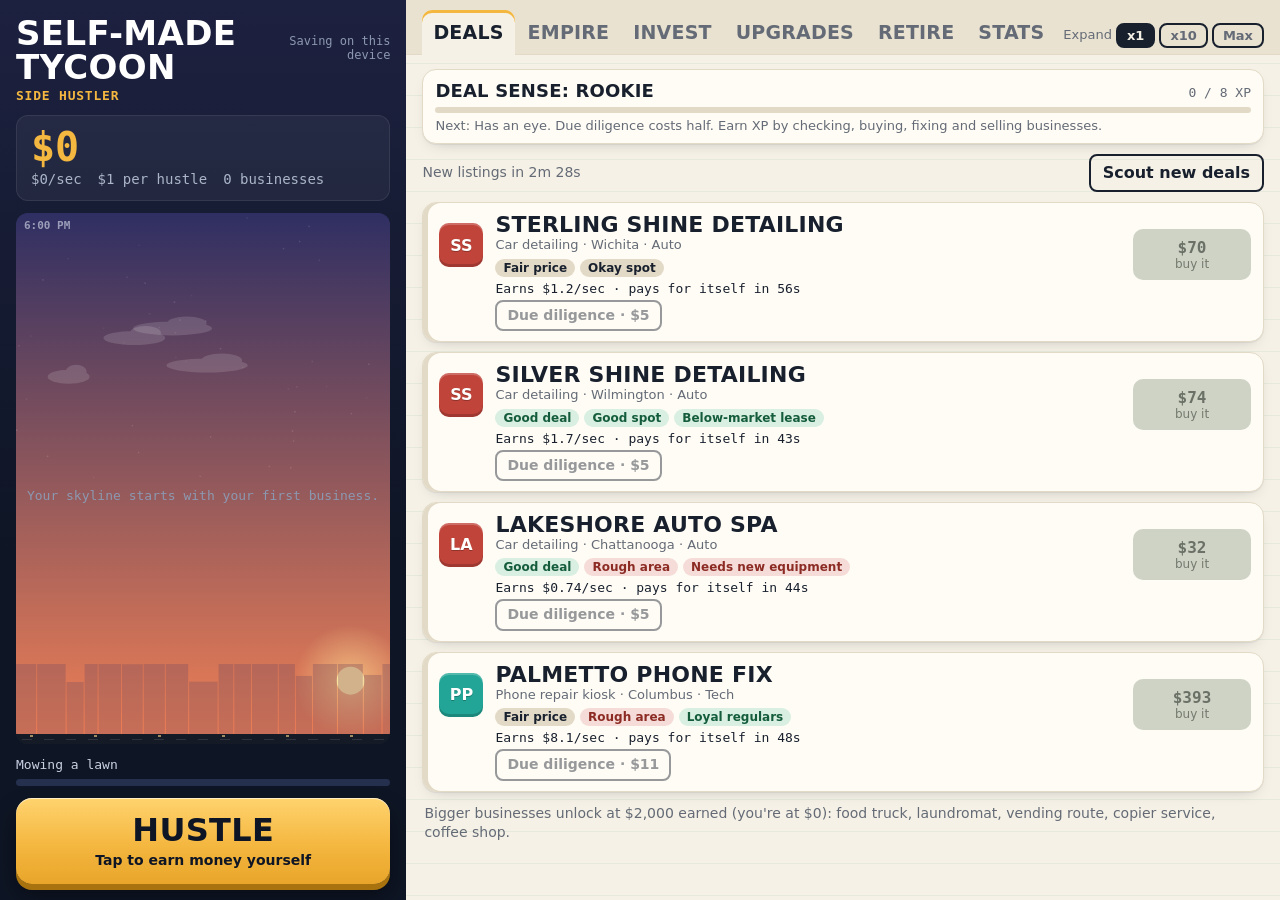
==== commit 4d46501d: "Self-Made Tycoon: a game inside every business (Run it) Each business you own gets its own Paper-Jam" ====
--- a/self-made-tycoon/index.html
+++ b/self-made-tycoon/index.html
@@ -12,6 +12,67 @@
      load (offline), the CSS falls back to the device's own fonts. -->
 <link href="https://fonts.googleapis.com/css2?family=Bricolage+Grotesque:opsz,wdth,wght@12..96,75..100,400..800&family=JetBrains+Mono:wght@400;600;700&display=swap" rel="stylesheet">
 <style>
+/* =====================================================================
+   RUN IT: the game inside each business (15-runit.js)
+   Lives in the business sheet. Uses the same tokens as style.css: the
+   work button borrows the gold Hustle button look so it reads as "this
+   is where you tap", the crew rows look like the Empire cards.
+   ===================================================================== */
+
+/* The two views at the top of the sheet: Run it | Fix & sell */
+.vswitch { display: flex; gap: 6px; background: var(--paper-2); padding: 4px; border-radius: 12px; }
+.vs-btn {
+  flex: 1; appearance: none; border: 0; border-radius: 9px; padding: 8px 10px; cursor: pointer; background: transparent;
+  font: 800 17px var(--display); font-stretch: 75%; text-transform: uppercase; color: var(--muted);
+}
+.vs-btn[aria-selected="true"] { background: var(--surface); color: var(--ink); box-shadow: inset 0 -3px 0 var(--gold), var(--shadow-1); }
+
+/* Empire card: the Run it button is the main one */
+.biz .acts .smallbtn.runit { background: var(--gold); border-color: var(--gold-deep); color: var(--night); font-weight: 800; }
+
+.run-stage { display: flex; align-items: center; gap: 8px; flex-wrap: wrap; }
+.run-stage .note { margin: 0; }
+
+/* Your own work: job, progress bar, big gold button */
+.run-work { position: relative; display: grid; gap: 6px; background: var(--night); border-radius: var(--r-card); padding: 10px 12px 14px; }
+.run-job { display: flex; justify-content: space-between; gap: 10px; font: 13px var(--mono); color: #c9d2e3; }
+.run-job .num { white-space: nowrap; flex: none; }   /* keep "5 / 10" on one line when the job name wraps */
+.run-bar { height: 7px; background: var(--night-3); border-radius: 4px; overflow: hidden; }
+.run-bar i { display: block; height: 100%; width: 0; background: linear-gradient(90deg, var(--gold), #ffd987); border-radius: 4px; transition: width .12s ease-out; }
+.hustle.run-btn { font-size: 30px; padding: 12px; margin-top: 4px; touch-action: manipulation; user-select: none; -webkit-user-select: none; }
+.hustle.run-btn small { font-size: 13px; }
+.run-floats { position: absolute; inset: 0; pointer-events: none; overflow: visible; }
+
+/* Rush order: a green button with its own countdown */
+.run-rush { display: flex; gap: 8px; align-items: center; animation: slide-up .25s ease-out; }
+.run-rush .bigbtn { flex: 1; text-align: left; font-size: 15px; line-height: 1.25; animation: rush-pulse 1.2s ease-in-out infinite; }
+.run-rush .num { font: 700 15px var(--mono); color: var(--loss); }
+@keyframes rush-pulse { 0%, 100% { box-shadow: 0 0 0 0 rgba(29, 134, 86, .5); } 50% { box-shadow: 0 0 0 6px rgba(29, 134, 86, 0); } }
+
+/* Crew and gear lists */
+.run-head { display: flex; justify-content: space-between; align-items: flex-end; gap: 8px; flex-wrap: wrap; }
+.run-mode { display: flex; gap: 4px; align-items: center; font-size: 13px; color: var(--muted); }
+.run-mode button { appearance: none; border: 2px solid var(--ink); background: transparent; border-radius: 8px; padding: 2px 8px; font: 700 13px var(--body); cursor: pointer; color: var(--ink); }
+.run-mode button[aria-pressed="true"] { background: var(--ink); color: var(--paper); }
+.crew-list { list-style: none; padding: 0; margin: 0; display: grid; gap: 8px; }
+.crew-row, .gear-row {
+  display: grid; grid-template-columns: 1fr auto; gap: 10px; align-items: center;
+  background: var(--surface); border: 1px solid var(--rule); border-radius: 12px; padding: 8px 10px 8px 14px;
+  box-shadow: inset 4px 0 0 var(--rule);
+}
+.crew-row:has(.affordable), .gear-row:has(.affordable) { box-shadow: inset 4px 0 0 var(--money); }
+.gear-row.owned { box-shadow: inset 4px 0 0 var(--gold); }
+.crew-n { font-size: 14px; color: var(--muted); margin-left: 4px; }
+.crew-sub { font-size: 13px; color: var(--muted); }
+.run-buy { min-width: 108px; }
+.run-pad { color: var(--muted); }
+
+@media (max-width: 760px) {
+  .hustle.run-btn { font-size: 26px; padding: 10px; }
+  .vs-btn { font-size: 16px; padding: 7px 8px; }
+  .crew-row, .gear-row { padding: 8px 8px 8px 12px; gap: 8px; }
+  .crew-row .run-buy, .gear-row .run-buy { grid-column: auto; order: 0; min-width: 96px; }   /* style.css puts .buy on its own row on phones; keep these beside their row */
+}
 /* =====================================================================
    LOOK AND FEEL
    Two halves:
@@ -855,7 +916,9 @@
     jobStep: 0, gig: 0,         // progress on the current hustle job
     nextEventAt: now + 60e3,    // first event comes after a minute
     boomUntil: 0,               // "hot economy" event: everything pays more until then
-    stats: Object.assign({ taps: 0, jobs: 0, bought: 0, events: 0, retires: 0, checks: 0, fixes: 0, sold: 0, flipProfit: 0, startedAt: now }, keepStats),
+    stats: Object.assign({ taps: 0, jobs: 0, bought: 0, events: 0, retires: 0, checks: 0, fixes: 0, sold: 0, flipProfit: 0,
+      runTaps: 0, runJobs: 0, runRushes: 0, crew: 0, gear: 0,    // the games inside each business (15-runit.js)
+      startedAt: now }, keepStats),
     buyMode: "1",
     savedAt: now,
     lastTick: now,
@@ -901,10 +964,11 @@
   for (const ms of LEVEL_MILESTONES) if (level >= ms) m *= 2;
   return m;
 }
-// One business's income per second, without temporary effects (viral, inspection, boom)
+// One business's income per second, without temporary effects (viral, inspection, boom).
+// crewMult: what the crew you hired inside the business adds (15-runit.js).
 function bizIncome(b) {
   const ind = IND[b.ind];
-  return ind.income * b.incMult * hiddenMult(b) * levelMult(b.level) * sectorMult(ind.sector) * globalMult();
+  return ind.income * b.incMult * hiddenMult(b) * levelMult(b.level) * crewMult(b) * sectorMult(ind.sector) * globalMult();
 }
 // Total steady income per second (no temporary effects)
 function baseIncome() {
@@ -1095,21 +1159,21 @@
   const price = listingPrice(l);
   if (price > state.cash) { toast("Not enough cash yet"); return false; }
   state.cash -= price;
-  state.biz.push({
+  state.biz.push(runDefaults({     // runDefaults: crew, gear and job for the game inside it (15-runit.js)
     id: state.nextBizId++, ind: l.ind, name: l.name, city: l.city, loc: l.loc, quirk: l.quirk,
     incMult: l.incMult, level: 1, paid: price, viralUntil: 0, inspectUntil: 0,
     hidden: l.hidden || null,      // you find out about a hidden problem the day you take over
     fixing: null,                  // { p: problem id, until } while repair work is under way
     selling: null,                 // { until } while it's on the market
     fixRetryAt: 0,                 // after a failed mini game, when you can try again
-  });
+  }));
   state.stats.bought++;
   gainScoutXp("buy");
   state.deals[i] = makeListing(i < Math.ceil(state.deals.length / 2) ? "top" : "any");   // a new listing takes its place
   dealsKey = "";
   if (l.hidden && !l.checked) showModal("Surprise!", `You took over ${l.name} and found out the seller left something out: ${PROBLEMS[l.hidden].name.toLowerCase()}. ` +
     "It earns less until you fix it (Empire tab, Manage). Next time, due diligence would have caught it.", "");
-  else toast(`You bought ${l.name}`);
+  else toast(`You bought ${l.name}. Run it from the Empire tab: hire a crew, buy gear, work a shift.`);
   dirty = true;
   render(true);
   return true;
@@ -1286,8 +1350,10 @@
 // this one does (location, quirk, hidden problem), times its size (levels,
 // with the milestone doublings). Your own upgrades, sector bonuses and
 // Legacy stars don't come with the sale, so they don't count.
+// The crew you hired DOES come with it: a business that runs without its
+// owner sells for more (runSaleMult, capped at +50%: see 14-runit-data.js).
 function saleValue(b) {
-  return IND[b.ind].cost * b.incMult * hiddenMult(b) * levelMult(b.level) * SALE_MULT;
+  return IND[b.ind].cost * b.incMult * hiddenMult(b) * levelMult(b.level) * runSaleMult(b) * SALE_MULT;
 }
 // What fixing problem p at business b costs, and how long the work takes
 function fixCost(b, p) {
@@ -1461,6 +1527,7 @@
   finishProjects(now);
   investTick(now);
   updateEvent(now);
+  updateRush(now);                   // rush orders in an open business (15-runit.js)
   render(false);
   if (nowPerf - lastSlowRender > 250) { lastSlowRender = nowPerf; render(true); }
   drawSkyline(dt);
@@ -1500,7 +1567,7 @@
   // a negative cash total was "repaired" with itself and kept.)
   const out = Object.assign(freshState(), s);
   out.stats = Object.assign({}, base.stats, s.stats || {});
-  out.biz = s.biz.filter(b => b && IND[b.ind]).map(b => ({
+  out.biz = s.biz.filter(b => b && IND[b.ind]).map(b => runFromSave(b, {
     id: Number(b.id) || 0, ind: b.ind, name: String(b.name || IND[b.ind].name), city: String(b.city || ""),
     loc: Math.min(3, Math.max(0, b.loc | 0)), quirk: Math.min(QUIRKS.length - 1, Math.max(0, b.quirk | 0)),
     incMult: Number.isFinite(b.incMult) && b.incMult > 0 ? b.incMult : 1,
@@ -1510,7 +1577,7 @@
     fixing: b.fixing && PROBLEMS[b.fixing.p] && Number.isFinite(b.fixing.until) ? { p: b.fixing.p, until: b.fixing.until } : null,
     selling: b.selling && Number.isFinite(b.selling.until) ? { until: b.selling.until } : null,
     fixRetryAt: Number(b.fixRetryAt) || 0,
-  }));
+  }));    // runFromSave adds crew/gear/job (15-runit.js); saves from before it get an empty crew
   out.nextBizId = Math.max(Number(s.nextBizId) || 1, ...out.biz.map(b => b.id + 1), 1);
   out.deals = Array.isArray(s.deals) ? s.deals.filter(l => l && IND[l.ind] && Number.isFinite(l.priceMult) && Number.isFinite(l.incMult))
     .map(l => Object.assign({}, l, { hidden: PROBLEMS[l.hidden]?.hidden ? l.hidden : null, checked: !!l.checked, offMarket: !!l.offMarket })) : [];
@@ -1712,9 +1779,10 @@
         <div class="sub">${esc(ind.name)} · ${esc(b.city)} · ${esc(LOCATIONS[b.loc].name)}${b.quirk ? " · " + esc(QUIRKS[b.quirk].name) : ""}</div></div>
         <button class="buy" id="exp-${b.id}"><span class="pr"></span><small class="ct"></small></button>
         <div class="chips"></div><div class="line"></div>
-        <div class="acts"><button class="smallbtn" id="mng-${b.id}">Manage · fix · sell</button></div>`;
+        <div class="acts"><button class="smallbtn runit" id="run-${b.id}">Run it</button><button class="smallbtn" id="mng-${b.id}">Fix · sell</button></div>`;
       row.querySelector(".buy").addEventListener("click", () => expandBiz(b.id));
-      row.querySelector(".acts button").addEventListener("click", () => openSheet(b.id));
+      row.querySelector(`#run-${b.id}`).addEventListener("click", () => openSheet(b.id, "run"));   // the game inside it (15-runit.js)
+      row.querySelector(`#mng-${b.id}`).addEventListener("click", () => openSheet(b.id));
       list.appendChild(row);
     }
   }
@@ -1733,6 +1801,8 @@
     if (now < b.inspectUntil) chips.push(`<span class="chip bad">Half income ${duration(b.inspectUntil - now)}</span>`);
     if (b.fixing) chips.push(`<span class="chip">Fixing: done in ${duration(b.fixing.until - now)}</span>`);
     if (b.selling) chips.push(`<span class="chip great">For sale: buyer in ${duration(b.selling.until - now)}</span>`);
+    const stage = b.crew ? runStage(b) : 0;
+    if (stage >= 2) chips.push(`<span class="chip great">${esc(RUN_STAGES[stage].name)}</span>`);
     for (const p of problemsOf(b)) if (!(b.fixing && b.fixing.p === p)) chips.push(`<span class="chip bad">${esc(PROBLEMS[p].name)}</span>`);
     const chipBox = row.querySelector(".chips");
     const html = chips.join("");
@@ -1804,6 +1874,9 @@
     ["Legacy", `★ ${state.legacy} (+${Math.round(state.legacy * LEGACY_BONUS * 100)}%)`],
     ["Deal sense", `${SCOUT_LEVELS[scoutLevel()].name} (${state.scoutXp || 0} XP)`],
     ["Hustles", state.stats.taps.toLocaleString("en-US")], ["Jobs finished", state.stats.jobs.toLocaleString("en-US")],
+    // the games inside each business (15-runit.js)
+    ["Work done in your businesses (presses)", (state.stats.runTaps || 0).toLocaleString("en-US")], ["Crew hired", (state.stats.crew || 0).toLocaleString("en-US")],
+    ["Rush orders taken", (state.stats.runRushes || 0).toLocaleString("en-US")],
     ["Businesses bought", state.stats.bought], ["Businesses sold", state.stats.sold],
     ["Profit from selling", money(state.stats.flipProfit)], ["Problems fixed", state.stats.fixes], ["Due diligence checks", state.stats.checks],
     ["Events answered", state.stats.events], ["Times retired", state.stats.retires],
@@ -1889,26 +1962,39 @@
 
 
 // ---------- The business sheet: manage one business ----------
-// A pop-up card for one business you own: what it's worth, what's wrong
-// with it, buttons to fix things, and a button to sell it. The mini games
-// play inside this same card.
+// A pop-up card for one business you own, with two views you switch
+// between with the buttons at the top:
+//   "Run it"     - the incremental game inside the business (15-runit.js)
+//   "Fix & sell" - what it's worth, what's wrong with it, buttons to fix
+//                  things, and a button to sell it. The fix-up mini games
+//                  play inside this same card.
 let sheetBizId = 0;          // business shown on the sheet (0 = closed)
-let sheetMode = "info";      // "info" or "game" (a mini game is running)
+let sheetMode = "info";      // "run", "info" (Fix & sell) or "game" (a fix-up mini game is running)
 let gameCleanup = null;      // stops a running mini game's timers
 const sheetOpen = () => $("sheetBack").classList.contains("on");
 
-function openSheet(id) {
+// mode: "run" (the Run it button) or "info" (the Manage button)
+function openSheet(id, mode = "info") {
+  const b = state.biz.find(x => x.id === id);
+  if (b && !Array.isArray(b.crew)) runDefaults(b);      // a business from a test or an odd save: give it a crew list
   sheetBizId = id;
-  sheetMode = "info";
+  sheetMode = mode === "run" ? "run" : "info";
+  runKey = ""; sheetKey = "";
+  runRush = null;
+  runRushNextAt = Date.now() + runRushGap();             // first rush order a little while after you walk in
   $("sheetBack").classList.add("on");
   renderSheet();
-  const first = $("sheetBody").querySelector("button:not([aria-disabled='true'])") || $("sheetClose");
+  // Focus: the work button in Run it; otherwise the first fix/sell button
+  // (not the view switch, so A on a controller does something useful).
+  const first = (sheetMode === "run" && $("runTap")) ||
+    $("sheetBody").querySelector("button:not(.vs-btn):not([aria-disabled='true'])") || $("sheetClose");
   first.focus();
 }
 function closeSheet() {
   if (gameCleanup) { gameCleanup(); gameCleanup = null; }
   sheetBizId = 0;
   sheetMode = "info";
+  runRush = null;
   $("sheetBack").classList.remove("on");
   render(true);
 }
@@ -1917,6 +2003,7 @@
 // focus on the same button across redraws.
 let sheetKey = "";
 function renderSheet(force = true) {
+  if (sheetOpen() && sheetMode === "run") { renderRun(force); return; }   // the Run it view draws itself
   if (!sheetOpen() || sheetMode !== "info") return;
   const b = state.biz.find(x => x.id === sheetBizId);
   if (!b) { closeSheet(); return; }
@@ -1939,15 +2026,17 @@
     return `<li><span class="chip bad">${esc(P.name)}</span>${P.hidden ? ' <small class="muted">(hidden by the seller)</small>' : ""}<div>${btn}</div></li>`;
   }).join("");
   const profit = value - b.paid;
+  // Buyers pay extra for a crew that runs it without you (15-runit.js)
+  const crewNote = runSaleMult(b) > 1.005 ? ` (that includes +${Math.round((runSaleMult(b) - 1) * 100)}% for the crew you built)` : "";
   let sell;
   if (b.selling) sell = `<p>On the market. A buyer turns up in <strong>${duration(b.selling.until - now)}</strong>.</p>
       <button class="bigbtn cond" id="sellCancel">Take it off the market</button>`;
-  else sell = `<p>A buyer would pay about <strong>${money(value)}</strong> after fees.
+  else sell = `<p>A buyer would pay about <strong>${money(value)}</strong> after fees${crewNote}.
       You've put in ${money(b.paid)}, so that's a <strong class="${profit >= 0 ? "up" : "down"}">${profit >= 0 ? "profit" : "loss"} of ${money(Math.abs(profit))}</strong>.
       Finding a buyer takes about ${duration(sellSeconds(b) * 1000)}; it keeps earning until then.</p>
       <button class="bigbtn go cond" id="sellBtn">List it for sale</button>`;
-  const html = `<p class="sub">${esc(ind.name)} · ${esc(b.city)} · ${esc(LOCATIONS[b.loc].name)} · ${esc(QUIRKS[b.quirk].name)} · Lv ${b.level}</p>
-    <p>Earns <strong>${money(bizIncome(b) * tempMult(b, now))}/sec</strong> for you.</p>
+  const html = `${sheetSwitchHtml("info")}<p class="sub">${esc(ind.name)} · ${esc(b.city)} · ${esc(LOCATIONS[b.loc].name)} · ${esc(QUIRKS[b.quirk].name)} · Lv ${b.level}</p>
+    <p>Earns <strong>${money(bizIncome(b) * tempMult(b, now))}/sec</strong> for you. Crew: <strong>${esc(RUN_STAGES[runStage(b)].name.toLowerCase())}</strong> (+${Math.round(crewBonus(b) * 100)}%).</p>
     <h3 class="cond">Problems</h3>
     ${probs.length ? `<ul class="probs">${rows}</ul><p class="note">Fixing one: pass a quick challenge, pay for the work, then wait for it to finish. A fixed business earns more and sells for more.</p>`
                    : `<p class="note">Nothing wrong here. Buyers like that.</p>`}
@@ -1955,11 +2044,12 @@
   if (!force && html === sheetKey) return;
   sheetKey = html;
   $("sheetBody").innerHTML = html;
+  wireSheetSwitch(b.id);
   for (const btn of $("sheetBody").querySelectorAll("[data-fix]")) btn.addEventListener("click", () => tryFix(b.id, btn.dataset.fix));
   $("sellBtn")?.addEventListener("click", () => armOrRun($("sellBtn"), "Tap again to list it", () => { listForSale(b.id); renderSheet(); }));
   $("sellCancel")?.addEventListener("click", () => { cancelSale(b.id); renderSheet(); });
   if (focusId && $(focusId)) $(focusId).focus();
-  else if (sheetOpen() && !$("sheetBack").contains(document.activeElement)) ($("sheetBody").querySelector("button") || $("sheetClose")).focus();
+  else if (sheetOpen() && !$("sheetBack").contains(document.activeElement)) ($("sheetBody").querySelector("button:not(.vs-btn)") || $("sheetClose")).focus();
 }
 // Fix button: renovations just start; everything else plays its mini game first.
 function tryFix(id, p) {
@@ -1980,7 +2070,7 @@
     }
     sheetMode = "info";
     renderSheet();
-    ($("sheetBody").querySelector("button") || $("sheetClose")).focus();
+    ($("sheetBody").querySelector("button:not(.vs-btn)") || $("sheetClose")).focus();
   });
 }
 
@@ -2412,6 +2502,10 @@
              1-6 = tabs, O = take the offer (first event choice).
    Controller: A = press, X = hustle, B = take the offer, LB/RB = tabs,
                Y = expand amount, D-pad/left stick = move between buttons.
+   Inside a business's "Run it" view (15-runit.js):
+     Keyboard:   Space or X = work, R = take a rush order, Escape = close.
+     Controller: X = work, RB = take a rush order, Y = hire x1/x10/Max,
+                 A = press the focused button, B = close.
    ===================================================================== */
 $("hustle").addEventListener("pointerdown", e => {
   e.preventDefault();
@@ -2445,7 +2539,8 @@
 function cycleBuyMode() {
   const modes = ["1", "10", "max"];
   setBuyMode(modes[(modes.indexOf(state.buyMode) + 1) % 3]);
-  toast("Expanding " + (state.buyMode === "max" ? "as many levels as you can afford" : "x" + state.buyMode));
+  const what = sheetOpen() && sheetMode === "run" ? "Hiring " : "Expanding ";   // inside a business, Y sets how many crew you hire
+  toast(what + (state.buyMode === "max" ? "as many as you can afford" : "x" + state.buyMode));
 }
 
 // Two-press buttons (the page can't show a browser "Are you sure?" box)
@@ -2486,6 +2581,13 @@
     const map = { ArrowLeft: "left", ArrowRight: "right", ArrowUp: "up", ArrowDown: "down" };
     if (map[e.key]) { e.preventDefault(); moveFocus(map[e.key]); }
     if (e.key === "Escape") closeSheet();
+    if (sheetMode === "run") {   // the game inside the business
+      // Space presses whatever button has focus (the browser does that);
+      // with nothing focused, or X at any time, it's the work button.
+      const onButton = document.activeElement?.tagName === "BUTTON";
+      if ((e.key === " " && !onButton) || e.key === "x" || e.key === "X") { e.preventDefault(); if (!e.repeat) runTap(sheetBizId); }
+      if (e.key === "r" || e.key === "R") takeRush();
+    }
     return;
   }
   const map = { ArrowLeft: "left", ArrowRight: "right", ArrowUp: "up", ArrowDown: "down" };
@@ -2530,6 +2632,11 @@
     else if (sheetOpen()) {     // business sheet: A presses, B closes, D-pad moves
       if (pressed(0)) { const el = document.activeElement; if (el && el.tagName === "BUTTON" && $("sheetBack").contains(el)) el.click(); }
       if (pressed(1)) closeSheet();
+      if (sheetMode === "run") {     // the game inside the business (15-runit.js)
+        if (pressed(2)) runTap(sheetBizId);
+        if (pressed(5)) takeRush();
+        if (pressed(3)) { cycleBuyMode(); renderRun(); }
+      }
       if (pressed(12)) moveFocus("up");
       if (pressed(13)) moveFocus("down");
       if (pressed(14)) moveFocus("left");
@@ -2849,6 +2956,615 @@
 }
 
 applyLook();
+/* =====================================================================
+   11. RUN IT: THE GAME INSIDE EACH BUSINESS  (data)
+   Every business you own has its own small incremental game, in the
+   spirit of Paper Jam Tycoon, themed to what that business actually does.
+   It's how a real owner grows a business they just bought:
+
+     1. At first YOU are the business: you do the work yourself
+        (the big work button: mow the lawn, pull the shot, close the deal).
+     2. You hire a crew. Each role you hire makes that business earn more,
+        so it slowly stops needing you.
+     3. You buy gear and systems (better tools, software, process).
+     4. Now and then a rush order comes in while you're on site.
+     5. Once the crew does the heavy lifting, the business "runs without
+        you", and buyers pay more for a business like that.
+
+   One shared engine (15-runit.js) runs all of them. This file is just
+   the numbers and the words, so a new kind of business only needs a new
+   entry in RUN_THEMES below.
+   ===================================================================== */
+
+// ---------------------------------------------------------------------
+// Crew roles. Each business has four, cheapest first. All the numbers
+// are RELATIVE to the business itself, so the game inside a lawn route
+// plays exactly like the game inside an airline, just with bigger numbers.
+//   price: what the first hire costs, in "levels" of that business: 1 =
+//          the same as expanding it by one level right now (see runUnit()).
+//   boost: how much each hire adds to that business's income (0.1 = +10%).
+// Every hire of a role makes the next one CREW_GROWTH times pricier, and
+// owning 10, 25 and 50 of a role doubles what that role adds (Paper Jam
+// Tycoon's milestone idea).
+//
+// Why price in levels: expanding gets steadily dearer (UNIT_GROWTH), and
+// a business at level L only grows by about 1/L per level. A hire adds a
+// share of everything the business makes, so it's a poor deal on a
+// brand-new business and a good one on a big business. Pricing hires in
+// levels keeps them on the same price curve as expanding, so neither one
+// runs away from the other. (These numbers were tuned with the pacing
+// robot in tests/sim.py: see the README.)
+// ---------------------------------------------------------------------
+const CREW_ROLES = [
+  { price: 1,   boost: 0.1 },
+  { price: 6,   boost: 0.4 },
+  { price: 40,  boost: 1.5 },
+  { price: 300, boost: 6 },
+];
+// 1.2, not Paper Jam's 1.15: with 1.15 the robot that hires crew reached
+// the global tier ~35% sooner than one that only expands; with 1.2 the
+// crew alone is about 10% faster, and working inside your businesses
+// (RUN_TAP_SECONDS) adds the rest for an active player.
+const CREW_GROWTH = 1.2;
+const CREW_MILESTONES = [10, 25, 50];
+// A role shows up once you've hired this many of the role before it, so
+// the list grows as you go instead of starting as a wall of buttons.
+const CREW_REVEAL = 3;
+
+// Gear and systems: three one-time upgrades per business.
+//   price: in levels of the business (same as crew)
+//   kind:  "tap"  = your own work pays double
+//          "crew" = every crew role adds 50% more
+//          "crew2"= every crew role adds double
+const GEAR_SLOTS = [
+  { price: 2,    kind: "tap",   mult: 2,   desc: "Your own work here pays double." },
+  { price: 50,   kind: "crew",  mult: 1.5, desc: "Every crew role here adds 50% more." },
+  { price: 500,  kind: "crew2", mult: 2,   desc: "Every crew role here adds double." },
+];
+
+// Your own work: one press of the work button pays what a Hustle would
+// pay, PLUS this many seconds of the business's own income. A job takes
+// STEPS_PER_JOB presses (same as Hustle) and finishing one pays JOB_BONUS
+// presses extra. Kept small on purpose so working one business is a nice
+// boost, not a reason to stop hustling or growing everything else.
+const RUN_TAP_SECONDS = 0.2;
+
+// Rush orders: while you have a business's game open, every RUSH_MIN to
+// RUSH_MAX seconds a rush order flashes up for RUSH_VISIBLE seconds. Take
+// it and you get RUSH_SECONDS of that business's income straight away.
+const RUSH_MIN = 40, RUSH_MAX = 90, RUSH_VISIBLE = 12, RUSH_SECONDS = 30;
+
+// What a business is like, judged by how much its crew adds. The last
+// two count as "runs without you": buyers pay more (see runSaleMult()).
+const RUN_STAGES = [
+  { bonus: 0,   name: "You are the business", note: "Hire a crew so it doesn't need you every day." },
+  { bonus: 0.25,name: "Small team",           note: "The crew covers the basics. Keep hiring." },
+  { bonus: 1,   name: "Runs without you",     note: "Buyers pay more for a business that doesn't need its owner." },
+  { bonus: 4,   name: "Well-oiled machine",   note: "Buyers pay the most for a business like this." },
+];
+const RUN_SALE_SHARE = 0.25;     // a sale counts this share of the crew bonus...
+const RUN_SALE_CAP = 0.5;        // ...up to +50% on the sale price
+
+// ---------------------------------------------------------------------
+// THEMES: the words for each kind of business.
+//   verb:  the work button ("what you do when you're the one doing it")
+//   jobs:  the job you're on (shown above the button, one per job)
+//   crew:  the four roles, cheapest first (see CREW_ROLES)
+//   gear:  the three gear/system upgrades (see GEAR_SLOTS for effects)
+//   rush:  rush orders that come in while you're on site
+// All made up or generic: no real brands.
+// ---------------------------------------------------------------------
+const RUN_THEMES = {
+  // --- tier 0: side hustles ---
+  lawn: { verb: "Mow", jobs: ["Mow the Hendersons' front yard", "Edge the church lawn", "Bag leaves on Elm Street", "Trim the hedges at the dentist's"],
+    crew: ["Neighbor kid", "Weekend helper", "Crew lead", "Second truck & trailer"],
+    gear: ["Zero-turn mower", "Route-planning app", "Commercial contracts"],
+    rush: ["The HOA wants every yard done before Saturday", "A wedding venue needs a cut by noon"] },
+  detail: { verb: "Polish", jobs: ["Hand-wash a pickup", "Clay-bar a sedan", "Shampoo minivan seats", "Wax a classic convertible"],
+    crew: ["Car-wash buddy", "Detailer", "Ceramic-coating pro", "Second mobile rig"],
+    gear: ["Dual-action polisher", "Online booking", "Fleet accounts"],
+    rush: ["A car dealer needs ten cars spotless by Monday", "A car show starts in an hour"] },
+  courier: { verb: "Ride", jobs: ["Run legal papers downtown", "Rush a lab sample", "Deliver a cake (carefully)", "Drop contracts at the bank"],
+    crew: ["Part-time rider", "Full-time rider", "Dispatcher", "Cargo e-bike fleet"],
+    gear: ["Cargo e-bike", "Dispatch app", "Law-firm contracts"],
+    rush: ["A law firm has twelve filings due in an hour", "The hospital lab needs samples across town, now"] },
+  phonefix: { verb: "Repair", jobs: ["Swap a cracked screen", "Replace a tired battery", "Dry out a dropped-in-the-pool phone", "Fix a loose charging port"],
+    crew: ["Counter helper", "Repair tech", "Micro-soldering whiz", "Second kiosk"],
+    gear: ["Screen separator machine", "Parts by the case", "School district contract"],
+    rush: ["A school just handed out 40 tablets with cracked screens", "A tour bus pulls up full of dead phones"] },
+  // --- tier 1: small businesses ---
+  foodtruck: { verb: "Serve", jobs: ["Work the lunch rush downtown", "Cater an office party", "Park outside the brewery", "Run the late-night window"],
+    crew: ["Window cashier", "Line cook", "Prep cook", "Second truck"],
+    gear: ["Second flat-top grill", "Online ordering", "Festival circuit"],
+    rush: ["The food truck festival just called you in", "A film crew wants lunch for sixty"] },
+  laundry: { verb: "Fold", jobs: ["Fold a wash-and-fold order", "Clear lint traps", "Collect quarters", "Run a hotel's sheets"],
+    crew: ["Attendant", "Wash-and-fold staff", "Pickup driver", "Night shift"],
+    gear: ["Card-reader machines", "Pickup & delivery app", "Hotel linen contracts"],
+    rush: ["A hotel's laundry room flooded: 300 sheets need washing", "Move-in weekend at the college"] },
+  vending: { verb: "Restock", jobs: ["Restock the gym's machines", "Fix a stuck snack coil", "Swap in cold drinks at the factory", "Collect from the hospital lobby"],
+    crew: ["Restocker", "Route driver", "Machine tech", "Second van"],
+    gear: ["Cashless card readers", "Telemetry (machines report what's low)", "Office micro-markets"],
+    rush: ["A factory's night shift ran every machine dry", "The stadium wants machines filled for game day"] },
+  copier: { verb: "Clear jam", jobs: ["Clear a jam in Tray 2", "Swap a fuser", "Install a new copier at a school", "Fix scan-to-email (again)"],
+    crew: ["Intern", "Field tech", "Service van", "Dispatch office"],
+    gear: ["Parts in every van", "Remote meter reads", "Managed print contracts"],
+    rush: ["The courthouse copier died during a big trial", "A school district needs 30 copiers set up by Monday"] },
+  coffee: { verb: "Pull shot", jobs: ["Pull espresso for the morning line", "Steam milk for a latte", "Dial in the grinder", "Bake the morning scones"],
+    crew: ["Barista", "Shift lead", "In-house baker", "Roaster"],
+    gear: ["Second espresso machine", "Mobile order-ahead", "Wholesale beans to offices"],
+    rush: ["A conference next door wants 200 coffees by 8", "A bus of tourists just walked in"] },
+  // --- tier 2: main street ---
+  diner: { verb: "Flip", jobs: ["Flip pancakes for the breakfast rush", "Plate the blue-plate special", "Pour coffee refills", "Prep the pies"],
+    crew: ["Server", "Short-order cook", "Manager", "Night shift"],
+    gear: ["Bigger griddle", "Tablet ordering", "Catering menu"],
+    rush: ["The high school team won state: they're all coming in", "A tour bus wants breakfast for fifty"] },
+  carwash: { verb: "Wash", jobs: ["Prep cars at the entrance", "Hand-dry a line of SUVs", "Vacuum interiors", "Refill the soap tanks"],
+    crew: ["Attendant", "Detail crew", "Site manager", "Second tunnel"],
+    gear: ["Better brushes & dryers", "Unlimited-wash memberships", "Fleet washing contracts"],
+    rush: ["Pollen season: every car in town is yellow", "A rental company needs 80 cars cleaned today"] },
+  garage: { verb: "Wrench", jobs: ["Do an oil change", "Swap brake pads", "Diagnose a check-engine light", "Rotate tires"],
+    crew: ["Lube tech", "Mechanic", "Master tech", "Second bay"],
+    gear: ["Diagnostic scanner", "Online booking & texts", "Fleet maintenance contracts"],
+    rush: ["A delivery company's whole fleet is due for brakes", "Snowstorm: everyone needs new tires"] },
+  gym: { verb: "Train", jobs: ["Teach the 6 a.m. class", "Run a personal training session", "Wipe down the machines", "Sign up a new member"],
+    crew: ["Front desk", "Trainer", "Class instructor", "Second location"],
+    gear: ["New equipment", "Member app", "Corporate wellness deals"],
+    rush: ["New Year's resolutions: the sign-up line is out the door", "A company wants memberships for 200 staff"] },
+  hvac: { verb: "Service", jobs: ["Service an AC unit", "Swap a furnace filter", "Install a heat pump", "Clean ductwork"],
+    crew: ["Apprentice", "Service tech", "Install crew", "Dispatcher"],
+    gear: ["Fully stocked trucks", "Maintenance plans", "Commercial contracts"],
+    rush: ["Heat wave: every AC in town is dying", "A school's boiler quit in January"] },
+  hardware: { verb: "Help", jobs: ["Mix a gallon of paint", "Cut keys", "Find the right bolt", "Unload a lumber delivery"],
+    crew: ["Cashier", "Floor associate", "Lumber yard hand", "Store manager"],
+    gear: ["Paint-matching machine", "Online order pickup", "Contractor accounts"],
+    rush: ["A storm is coming: everyone needs plywood", "A builder wants a whole house's worth of lumber"] },
+  // --- tier 3: regional ---
+  grocery: { verb: "Stock", jobs: ["Stock the produce", "Run a register", "Unload the truck", "Face the shelves"],
+    crew: ["Bagger", "Cashier", "Department manager", "Second store"],
+    gear: ["Self-checkout lanes", "Online grocery pickup", "Store-brand products"],
+    rush: ["Snowstorm warning: bread and milk are flying", "Holiday weekend: everyone needs a turkey"] },
+  insure: { verb: "Quote", jobs: ["Quote a car policy", "Renew a homeowner", "Help with a claim", "Review a business policy"],
+    crew: ["Customer service rep", "Licensed agent", "Commercial specialist", "Second office"],
+    gear: ["Quoting software", "Referral program", "Business insurance department"],
+    rush: ["A big employer wants a group policy quoted this week", "Hurricane season: everyone wants flood cover"] },
+  hotel: { verb: "Check in", jobs: ["Check in a family", "Turn over a room", "Fix the ice machine", "Set up a meeting room"],
+    crew: ["Housekeeper", "Front desk agent", "Events coordinator", "General manager"],
+    gear: ["Room refresh", "Online booking engine", "Wedding & conference business"],
+    rush: ["A convention in town: every room's booked", "A wedding party needs 40 rooms tonight"] },
+  storage: { verb: "Rent", jobs: ["Rent out a unit", "Walk the property", "Cut a lock (unpaid rent)", "Sell boxes and tape"],
+    crew: ["Office clerk", "Site manager", "Maintenance tech", "Second site"],
+    gear: ["Gate keypads & cameras", "Online rentals", "Climate-controlled units"],
+    rush: ["The college lets out: students need storage for the summer", "A moving company needs 20 units today"] },
+  brewery: { verb: "Brew", jobs: ["Brew a batch", "Clean the tanks", "Pour in the taproom", "Can a run of beer"],
+    crew: ["Taproom server", "Assistant brewer", "Head brewer", "Distribution rep"],
+    gear: ["Bigger brewhouse", "Canning line", "Grocery distribution"],
+    rush: ["A festival wants 50 kegs by Friday", "Your seasonal beer won a medal: everyone wants some"] },
+  trucking: { verb: "Haul", jobs: ["Haul a load of lumber", "Run produce to the city", "Back into a tight dock", "Do a pre-trip inspection"],
+    crew: ["Driver", "Dispatcher", "Mechanic", "Second terminal"],
+    gear: ["Newer trucks", "Load-matching software", "Contracts with big shippers"],
+    rush: ["A retailer's holiday stock has to move this week", "A factory needs parts overnight or it shuts down"] },
+  dealer: { verb: "Sell", jobs: ["Give a test drive", "Close a deal", "Detail the lot", "Take a trade-in"],
+    crew: ["Lot porter", "Salesperson", "Finance manager", "Service department"],
+    gear: ["Bigger showroom", "Online car shopping", "Fleet sales to companies"],
+    rush: ["Year-end sale weekend: the lot is packed", "A rental company wants 40 cars"] },
+  // --- tier 4: big business ---
+  software: { verb: "Ship code", jobs: ["Fix a bug", "Ship a feature", "Answer a support ticket", "Demo for a customer"],
+    crew: ["Support rep", "Engineer", "Sales team", "Product team"],
+    gear: ["Cloud hosting", "Self-serve sign-up", "Enterprise plan"],
+    rush: ["A huge customer wants a pilot by Friday", "You're on the front page: sign-ups are pouring in"] },
+  resort: { verb: "Host", jobs: ["Greet a guest", "Set up the beach cabanas", "Run the spa desk", "Plan a beach wedding"],
+    crew: ["Housekeeper", "Spa therapist", "Events team", "Resort manager"],
+    gear: ["New villas", "All-inclusive packages", "Destination weddings"],
+    rush: ["A celebrity wedding wants the whole resort", "Spring break: every room's taken"] },
+  studio: { verb: "Shoot", jobs: ["Shoot a scene", "Edit a trailer", "Cast a lead", "Pitch a script"],
+    crew: ["Production assistant", "Editor", "Director", "Sound stage"],
+    gear: ["Visual effects house", "Streaming deal", "A film series"],
+    rush: ["Your movie is a hit: the sequel needs to start now", "A streamer wants a show by summer"] },
+  hospital: { verb: "Treat", jobs: ["See a patient", "Run labs", "Staff the ER", "Schedule surgeries"],
+    crew: ["Nurse", "Doctor", "Specialist", "Clinic network"],
+    gear: ["New imaging center", "Telehealth visits", "Specialty heart center"],
+    rush: ["Flu season: the ER is full", "A big employer wants your clinics for its staff"] },
+  team: { verb: "Practice", jobs: ["Run practice", "Sell season tickets", "Scout a prospect", "Host a home game"],
+    crew: ["Ticket sales rep", "Coach", "Star player", "Training complex"],
+    gear: ["Stadium upgrade", "TV deal", "Merch everywhere"],
+    rush: ["Playoff game: every seat is gone", "A rival star wants to sign with you"] },
+  port: { verb: "Unload", jobs: ["Unload a container ship", "Stack containers", "Clear customs paperwork", "Load the rail cars"],
+    crew: ["Crane operator", "Dockworker crew", "Logistics team", "New berth"],
+    gear: ["Bigger cranes", "Container tracking system", "Rail connection"],
+    rush: ["A big ship rerouted to you: unload it fast", "Holiday season: every berth is full"] },
+  // --- tier 5: global ---
+  park: { verb: "Run rides", jobs: ["Run the roller coaster", "Greet guests at the gate", "Sell churros", "Host the night parade"],
+    crew: ["Ride operator", "Costumed character", "Show team", "New themed land"],
+    gear: ["New roller coaster", "Season passes", "Park hotel"],
+    rush: ["Summer break: the gates are swamped", "A new ride opens: the line wraps the park"] },
+  airline: { verb: "Fly", jobs: ["Turn a plane around", "Board a flight", "Sell tickets", "Load bags"],
+    crew: ["Gate agent", "Flight crew", "Pilots", "New route"],
+    gear: ["New fuel-sipping jets", "Loyalty program", "International routes"],
+    rush: ["Holiday travel: every flight is full", "Another airline grounded: their passengers need you"] },
+  bank: { verb: "Lend", jobs: ["Open accounts", "Approve a home loan", "Fund a small business", "Balance the vault"],
+    crew: ["Teller", "Loan officer", "Investment advisor", "Branch network"],
+    gear: ["Mobile banking app", "Business banking", "Wealth management"],
+    rush: ["Rates dropped: everyone wants to refinance", "A big company wants a loan this week"] },
+  chips: { verb: "Fab", jobs: ["Run a wafer batch", "Test chips", "Clean the clean room", "Ship an order"],
+    crew: ["Technician", "Process engineer", "Chip designer", "Second fab"],
+    gear: ["Newer machines", "Better yield software", "Custom chips for big customers"],
+    rush: ["A phone maker needs ten million chips", "A shortage hit: every buyer is calling you"] },
+  rocket: { verb: "Launch", jobs: ["Stack a rocket", "Test an engine", "Load a satellite", "Count down a launch"],
+    crew: ["Technician", "Propulsion engineer", "Mission control", "Second launch pad"],
+    gear: ["Reusable boosters", "Satellite internet", "Moon missions"],
+    rush: ["A satellite company needs a launch next week", "A space agency wants a ride for its crew"] },
+};
+/* =====================================================================
+   11b. RUN IT: THE GAME INSIDE EACH BUSINESS  (the engine)
+   The numbers and words live in 14-runit-data.js. This file has:
+     - the math (what crew and gear add, what they cost)
+     - the actions (work, hire, buy gear, take a rush order)
+     - the "Run it" view, which plays inside the business sheet
+       (10-sheet.js), next to the "Fix & sell" view.
+
+   What's saved, on each business b (see buyListing and validState):
+     b.crew  = [n0, n1, n2, n3]   how many of each crew role you've hired
+     b.gear  = [bool, bool, bool] which gear/system upgrades you own
+     b.jobStep, b.job             progress on your own current job
+   Everything else (rush orders, the timer for the next one) lives only
+   while the view is open, like the events on the main screen.
+   ===================================================================== */
+
+// ---------- Save helpers ----------
+// Give a business the Run-it fields it needs (new purchases, and old saves
+// from before this feature, which have none of them).
+function runDefaults(b) {
+  b.crew = [0, 0, 0, 0];
+  b.gear = [false, false, false];
+  b.jobStep = 0;
+  b.job = 0;
+  return b;
+}
+// Copy the Run-it fields from a loaded save onto a repaired business,
+// fixing anything broken (negative, not a number, wrong length...).
+function runFromSave(src, out) {
+  runDefaults(out);
+  if (Array.isArray(src.crew)) out.crew = CREW_ROLES.map((_, k) => Math.max(0, Math.floor(Number(src.crew[k]) || 0)));
+  if (Array.isArray(src.gear)) out.gear = GEAR_SLOTS.map((_, g) => !!src.gear[g]);
+  out.jobStep = Math.min(STEPS_PER_JOB - 1, Math.max(0, Math.floor(Number(src.jobStep) || 0)));
+  out.job = Math.max(0, Math.floor(Number(src.job) || 0));
+  return out;
+}
+// The theme for a business (every kind has one; the fallback is only a
+// safety net in case a new kind of business is added without one).
+const RUN_FALLBACK = { verb: "Work", jobs: ["Help a customer", "Open up shop", "Do the books", "Close up for the night"],
+  crew: ["Helper", "Staff", "Manager", "Second location"], gear: ["Better tools", "New software", "Big contracts"], rush: ["A big order just came in"] };
+const runTheme = b => RUN_THEMES[b.ind] || RUN_FALLBACK;
+
+// ---------- Math ----------
+// The yardstick for crew and gear prices: what ONE more level of this
+// business costs right now (Expand x1). Pricing hires in "levels" means
+// they get dearer as you grow, exactly like expanding does, so the two
+// stay in balance: early on, expanding is the better deal; once a
+// business is big, a hire (which adds a share of EVERYTHING it makes)
+// starts to beat another level. Negotiator upgrades count (expandCost
+// already includes them).
+const runUnit = b => expandCost(b, 1);
+// Gear multipliers
+const gearHas = (b, g) => !!(b.gear && b.gear[g]);
+function gearMult(b, kind) {
+  let m = 1;
+  GEAR_SLOTS.forEach((G, g) => { if (G.kind === kind && gearHas(b, g)) m *= G.mult; });
+  return m;
+}
+const crewGearMult = b => gearMult(b, "crew") * gearMult(b, "crew2");
+// How many times a role's boost has doubled from milestones (10, 25, 50 hired)
+const crewDoublings = n => CREW_MILESTONES.filter(m => n >= m).length;
+// What role k adds to business b's income right now (0.3 = +30%)
+function crewAdds(b, k) {
+  const n = (b.crew && b.crew[k]) || 0;
+  return n * CREW_ROLES[k].boost * Math.pow(2, crewDoublings(n)) * crewGearMult(b);
+}
+// Everything the crew adds together. bizIncome() multiplies by 1 + this.
+function crewBonus(b) {
+  if (!b.crew) return 0;
+  let total = 0;
+  for (let k = 0; k < CREW_ROLES.length; k++) total += crewAdds(b, k);
+  return total;
+}
+const crewMult = b => 1 + crewBonus(b);
+// Where the business stands (index into RUN_STAGES)
+const runStage = b => RUN_STAGES.reduce((best, S, i) => crewBonus(b) >= S.bonus ? i : best, 0);
+// What buyers pay extra for a business whose crew does the work
+// (used by saleValue in 06-fixsell.js). Capped, so hiring can never be
+// turned into a money machine by hiring and then selling.
+const runSaleMult = b => 1 + Math.min(RUN_SALE_CAP, crewBonus(b) * RUN_SALE_SHARE);
+
+// Cost of hiring `count` more of role k at business b. Each hire costs
+// CREW_GROWTH times the one before, so it's a geometric series (same as
+// expandCost in 03-math.js).
+function crewCost(b, k, count) {
+  const g = CREW_GROWTH;
+  const first = runUnit(b) * CREW_ROLES[k].price * Math.pow(g, b.crew[k]);
+  return first * (Math.pow(g, count) - 1) / (g - 1);
+}
+// The most of role k you can afford right now (0 if not even one)
+function crewMaxAfford(b, k) {
+  const first = crewCost(b, k, 1);
+  if (state.cash < first) return 0;
+  return Math.floor(Math.log(state.cash * (CREW_GROWTH - 1) / first + 1) / Math.log(CREW_GROWTH));
+}
+// How many a press of the hire button buys: follows the x1 / x10 / Max
+// setting (the same one Expand uses; Y on a controller flips it).
+const crewCount = (b, k) => state.buyMode === "max" ? Math.max(1, crewMaxAfford(b, k)) : Number(state.buyMode);
+// Role k shows up once you've hired CREW_REVEAL of the role before it
+// (or if you already have some of it, e.g. from an older save).
+const crewVisible = (b, k) => k === 0 || b.crew[k] > 0 || b.crew[k - 1] >= CREW_REVEAL;
+const gearCost = (b, g) => runUnit(b) * GEAR_SLOTS[g].price;
+
+// What one press of the work button pays: a Hustle's worth, plus a slice
+// of this business's own income (with viral/inspection/boom counted).
+function runTapValue(b, now = Date.now()) {
+  const own = bizIncome(b) * tempMult(b, now) * (isBoom(now) ? BOOM_MULT : 1) * RUN_TAP_SECONDS;
+  return (tapValue() + own) * gearMult(b, "tap");
+}
+
+// ---------- Actions ----------
+// Do one piece of work yourself at business id. (x, y) = where you
+// tapped, for the coins; leave them out for keys and controllers.
+function runTap(id, x, y) {
+  const b = state.biz.find(z => z.id === id);
+  if (!b) return false;
+  const v = runTapValue(b);
+  addCash(v);
+  state.stats.runTaps = (state.stats.runTaps || 0) + 1;
+  b.jobStep++;
+  let label = "+" + money(v);
+  if (b.jobStep >= STEPS_PER_JOB) {          // job done: bonus, and on to the next one
+    const bonus = v * JOB_BONUS;
+    addCash(bonus);
+    state.stats.runJobs = (state.stats.runJobs || 0) + 1;
+    b.jobStep = 0;
+    b.job++;
+    label = "Job done! +" + money(v + bonus);
+  }
+  runFloat(label, x, y, b.jobStep === 0);
+  dirty = true;
+  renderRun();
+  return true;
+}
+
+// Hire crew role k at business id (how many: see crewCount)
+function hireCrew(id, k) {
+  const b = state.biz.find(z => z.id === id);
+  if (!b || !CREW_ROLES[k] || !crewVisible(b, k)) return false;
+  const count = crewCount(b, k), cost = crewCost(b, k, count);
+  if (count < 1 || cost > state.cash) { toast("Not enough cash yet"); return false; }
+  const before = b.crew[k], stageBefore = runStage(b);
+  state.cash -= cost;
+  b.paid += cost;                // what you've put in, for working out profit when you sell
+  b.crew[k] += count;
+  state.stats.crew = (state.stats.crew || 0) + count;
+  const name = runTheme(b).crew[k];
+  const hit = CREW_MILESTONES.find(m => before < m && b.crew[k] >= m);
+  const stage = runStage(b);
+  if (stage > stageBefore) toast(`${b.name}: ${RUN_STAGES[stage].name}! ${RUN_STAGES[stage].note}`);
+  else if (hit) toast(`${hit} on the team: every ${name.toLowerCase()} adds double now`);
+  else if (k < CREW_ROLES.length - 1 && before < CREW_REVEAL && b.crew[k] >= CREW_REVEAL && !b.crew[k + 1])
+    toast(`New role to hire: ${runTheme(b).crew[k + 1]}`);
+  runBurst(`crew-${k}`, hit ? "big" : "small");
+  dirty = true;
+  render(true);
+  renderRun(true);
+  return true;
+}
+
+// Buy gear/system upgrade g at business id
+function buyGear(id, g) {
+  const b = state.biz.find(z => z.id === id);
+  if (!b || !GEAR_SLOTS[g] || gearHas(b, g)) return false;
+  const cost = gearCost(b, g);
+  if (cost > state.cash) { toast("Not enough cash yet"); return false; }
+  state.cash -= cost;
+  b.paid += cost;
+  b.gear[g] = true;
+  state.stats.gear = (state.stats.gear || 0) + 1;
+  toast(`${runTheme(b).gear[g]}: ${GEAR_SLOTS[g].desc.toLowerCase()}`);
+  runBurst(`gear-${g}`, "big");
+  dirty = true;
+  render(true);
+  renderRun(true);
+  return true;
+}
+
+// ---------- Rush orders ----------
+// Only while a business's game is open: a timed button that pays a lump
+// of that business's income. Not saved (like the main-screen events).
+let runRush = null;          // { bizId, text, until } while one is up
+let runRushNextAt = 0;       // when the next one can show up
+const runRushGap = () => (RUSH_MIN + Math.random() * (RUSH_MAX - RUSH_MIN)) * 1000;
+const runRushValue = b => bizIncome(b) * tempMult(b, Date.now()) * RUSH_SECONDS;
+function updateRush(now) {
+  if (!sheetOpen() || sheetMode !== "run") return;
+  if (runRush && (now > runRush.until || runRush.bizId !== sheetBizId)) { runRush = null; runRushNextAt = now + runRushGap(); }
+  if (!runRush && now >= runRushNextAt) {
+    const b = state.biz.find(z => z.id === sheetBizId);
+    if (b) runRush = { bizId: b.id, text: pick(runTheme(b).rush), until: now + RUSH_VISIBLE * 1000 };
+  }
+}
+function takeRush() {
+  if (!runRush) return false;
+  const b = state.biz.find(z => z.id === runRush.bizId);
+  runRush = null;
+  runRushNextAt = Date.now() + runRushGap();
+  if (!b) return false;
+  const pay = runRushValue(b);
+  addCash(pay);
+  state.stats.runRushes = (state.stats.runRushes || 0) + 1;
+  toast(`Rush order done: +${money(pay)}`);
+  runBurst("runRushBtn", "big");
+  dirty = true;
+  renderRun(true);
+  return true;
+}
+
+// ---------- The Run-it view (inside the business sheet) ----------
+// Built once, then updated in place several times a second. Rebuilding
+// the buttons on every update would make fast tapping drop presses and
+// would lose keyboard/controller focus, so it only rebuilds when the
+// LIST of things changes (a new role shows up, gear bought, a different
+// business).
+let runKey = "";
+function runViewHtml(b) {
+  const th = runTheme(b), ind = IND[b.ind];
+  const roles = CREW_ROLES.map((R, k) => k).filter(k => crewVisible(b, k));
+  const nextHidden = roles.length < CREW_ROLES.length ? roles.length : -1;
+  const crewRows = roles.map(k => `<li class="crew-row">
+      <div><strong>${esc(th.crew[k])}</strong> <span class="num crew-n" id="crewN-${k}"></span>
+        <div class="crew-sub" id="crewSub-${k}"></div></div>
+      <button class="buy run-buy" id="crew-${k}" data-crew="${k}"><span class="pr"></span><small class="ct"></small></button>
+    </li>`).join("");
+  const gearRows = GEAR_SLOTS.map((G, g) => gearHas(b, g)
+    ? `<li class="gear-row owned"><div><strong>${esc(th.gear[g])}</strong><div class="crew-sub">${esc(G.desc)}</div></div><span class="chip great">Owned</span></li>`
+    : `<li class="gear-row"><div><strong>${esc(th.gear[g])}</strong><div class="crew-sub">${esc(G.desc)}</div></div>
+         <button class="buy run-buy" id="gear-${g}" data-gear="${g}"><span class="pr"></span><small class="ct">buy</small></button></li>`).join("");
+  return `${sheetSwitchHtml("run")}
+    <p class="sub">${esc(ind.name)} · ${esc(b.city)} · Lv ${b.level}</p>
+    <div class="run-stage"><span class="chip" id="runStage"></span> <span class="note" id="runStageNote"></span></div>
+    <p>Earns <strong class="num" id="runInc"></strong> · your crew adds <strong class="num" id="runBonus"></strong></p>
+    <div class="run-work">
+      <div class="run-job"><span id="runJob"></span><span class="num" id="runJobN"></span></div>
+      <div class="run-bar"><i id="runJobBar"></i></div>
+      <button class="hustle run-btn cond" id="runTap">${esc(th.verb)} <small id="runTapSub"></small></button>
+      <div class="run-floats" id="runFloats"></div>
+    </div>
+    <div class="run-rush" id="runRush" hidden><button class="bigbtn go" id="runRushBtn"></button><span class="num" id="runRushLeft"></span></div>
+    <div class="run-head"><h3 class="cond">Crew</h3>
+      <span class="run-mode">Hire <button data-rm="1" id="rm1">x1</button><button data-rm="10" id="rm10">x10</button><button data-rm="max" id="rmmax">Max</button></span></div>
+    <ul class="crew-list">${crewRows}</ul>
+    ${nextHidden > 0 ? `<p class="note">Hire ${CREW_REVEAL} ${esc(th.crew[nextHidden - 1].toLowerCase())}s to unlock the next role.</p>` : ""}
+    <h3 class="cond">Gear &amp; systems</h3>
+    <ul class="crew-list">${gearRows}</ul>
+    <p class="padhints run-pad" id="runPad">X work · RB rush order · Y hire amount · A press · B close</p>
+    <p class="note">Crew and gear are priced like expanding: they cost more as this business grows. A hire adds a share of everything it makes,
+      so hiring pays off best once a business is big. Buyers pay up to ${Math.round(RUN_SALE_CAP * 100)}% more for one that runs without you.</p>`;
+}
+// Draw or update the Run-it view. force = rebuild even if nothing in the
+// list changed (after a purchase, so the new prices show right away).
+function renderRun(force = false) {
+  if (!sheetOpen() || sheetMode !== "run") return;
+  const b = state.biz.find(z => z.id === sheetBizId);
+  if (!b) { closeSheet(); return; }
+  const key = [b.id, b.level, CREW_ROLES.map((_, k) => crewVisible(b, k) ? 1 : 0).join(""), b.gear.map(Number).join("")].join("|");
+  const box = $("sheetBody");
+  if (key !== runKey || !$("runTap")) {
+    const focusId = document.activeElement?.id;
+    runKey = key;
+    $("sheetTitle").textContent = b.name;
+    box.innerHTML = runViewHtml(b);
+    wireSheetSwitch(b.id);
+    // The work button: pointerdown so fast taps on a phone all count
+    // (same trick as the Hustle button); click covers Enter/Space/A.
+    const tapBtn = $("runTap");
+    tapBtn.addEventListener("pointerdown", e => { e.preventDefault(); runTap(b.id, e.clientX, e.clientY); tapBtn.classList.add("pressed"); });
+    for (const ev of ["pointerup", "pointerleave", "pointercancel"]) tapBtn.addEventListener(ev, () => tapBtn.classList.remove("pressed"));
+    tapBtn.addEventListener("click", e => { if (e.detail === 0) runTap(b.id); });
+    for (const btn of box.querySelectorAll("[data-crew]")) btn.addEventListener("click", () => hireCrew(b.id, Number(btn.dataset.crew)));
+    for (const btn of box.querySelectorAll("[data-gear]")) btn.addEventListener("click", () => buyGear(b.id, Number(btn.dataset.gear)));
+    for (const btn of box.querySelectorAll("[data-rm]")) btn.addEventListener("click", () => { setBuyMode(btn.dataset.rm); renderRun(); });
+    $("runRushBtn").addEventListener("click", takeRush);
+    // keep focus where it was (a hire button stays focused after hiring)
+    if (focusId && $(focusId)) $(focusId).focus();
+    else if (!$("sheetBack").contains(document.activeElement)) tapBtn.focus();
+  }
+  $("runPad").classList.toggle("on", $("padHints").classList.contains("on"));   // controller hints, once a controller is seen
+  // ---- live numbers ----
+  const th = runTheme(b), now = Date.now();
+  const stage = runStage(b);
+  $("runStage").textContent = RUN_STAGES[stage].name;
+  $("runStage").className = "chip" + (stage >= 2 ? " great" : "");
+  $("runStageNote").textContent = RUN_STAGES[stage].note;
+  $("runInc").textContent = money(bizIncome(b) * tempMult(b, now)) + "/sec";
+  $("runBonus").textContent = "+" + Math.round(crewBonus(b) * 100) + "%";
+  $("runJob").textContent = th.jobs[b.job % th.jobs.length];
+  $("runJobN").textContent = `${b.jobStep} / ${STEPS_PER_JOB}`;
+  $("runJobBar").style.width = (b.jobStep / STEPS_PER_JOB * 100) + "%";
+  $("runTapSub").textContent = "+" + money(runTapValue(b, now)) + " per press";
+  for (const m of ["1", "10", "max"]) $("rm" + m).setAttribute("aria-pressed", String(state.buyMode === m));
+  for (let k = 0; k < CREW_ROLES.length; k++) {
+    const btn = $("crew-" + k);
+    if (!btn) continue;
+    const n = b.crew[k], count = crewCount(b, k), cost = crewCost(b, k, count);
+    const can = cost <= state.cash && (state.buyMode !== "max" || crewMaxAfford(b, k) > 0);
+    const next = CREW_MILESTONES.find(m => m > n);
+    $("crewN-" + k).textContent = "x" + n;
+    $("crewSub-" + k).textContent = `+${pct(CREW_ROLES[k].boost * Math.pow(2, crewDoublings(n)) * crewGearMult(b))} each · adds +${pct(crewAdds(b, k))} now` +
+      (next ? ` · doubles at ${next}` : "");
+    btn.setAttribute("aria-disabled", String(!can));
+    btn.classList.toggle("affordable", can);
+    btn.querySelector(".pr").textContent = money(cost);
+    btn.querySelector(".ct").textContent = "hire +" + count;
+  }
+  for (let g = 0; g < GEAR_SLOTS.length; g++) {
+    const btn = $("gear-" + g);
+    if (!btn) continue;
+    const cost = gearCost(b, g), can = cost <= state.cash;
+    btn.setAttribute("aria-disabled", String(!can));
+    btn.classList.toggle("affordable", can);
+    btn.querySelector(".pr").textContent = money(cost);
+  }
+  // the rush order, if one's up for this business
+  const rush = runRush && runRush.bizId === b.id ? runRush : null;
+  const rushBox = $("runRush");
+  if (!!rush !== !rushBox.hidden) rushBox.hidden = !rush;
+  if (rush) {
+    const label = `Rush: ${rush.text} · +${money(runRushValue(b))}`;
+    if ($("runRushBtn").textContent !== label) $("runRushBtn").textContent = label;
+    $("runRushLeft").textContent = Math.ceil((rush.until - now) / 1000) + "s";
+  }
+}
+// Percent with one decimal when it's small (2.5%), whole numbers when big
+const pct = x => (x * 100 < 10 ? (Math.round(x * 1000) / 10) : Math.round(x * 100)) + "%";
+
+// The two buttons at the top of the sheet: "Run it" and "Fix & sell"
+function sheetSwitchHtml(mode) {
+  return `<div class="vswitch" role="tablist">
+    <button class="vs-btn" id="vsRun" role="tab" aria-selected="${mode === "run"}">Run it</button>
+    <button class="vs-btn" id="vsInfo" role="tab" aria-selected="${mode !== "run"}">Fix &amp; sell</button></div>`;
+}
+function wireSheetSwitch(id) {
+  $("vsRun").addEventListener("click", () => setSheetMode("run"));
+  $("vsInfo").addEventListener("click", () => setSheetMode("info"));
+}
+function setSheetMode(mode) {
+  if (!sheetOpen() || sheetMode === "game" || sheetMode === mode) return;
+  sheetMode = mode;
+  runKey = ""; sheetKey = "";
+  if (mode === "run") { runRushNextAt = Math.max(runRushNextAt, Date.now() + runRushGap()); renderRun(true); $("vsRun").focus(); }
+  else { renderSheet(); $("vsInfo")?.focus(); }
+}
+
+// ---------- Little effects ----------
+// "+$12" floating up from the work button (inside the sheet, so it
+// scrolls with it), plus coins from the shared effects layer (13-fx.js).
+function runFloat(text, x, y, big) {
+  const btn = $("runTap"), box = $("runFloats");
+  if (!btn || !box) return;
+  const r = btn.getBoundingClientRect(), br = box.getBoundingClientRect();
+  const px = (x ?? r.left + r.width / 2), py = (y ?? r.top + 10);
+  const el = document.createElement("div");
+  el.className = "float";
+  el.textContent = text;
+  el.style.left = Math.max(4, Math.min(br.width - 170, px - br.left - 40 + (Math.random() * 40 - 20))) + "px";
+  el.style.top = (py - br.top - 24) + "px";
+  box.appendChild(el);
+  setTimeout(() => el.remove(), 1000);
+  if (motionCalm()) return;
+  coinPop(px, py, big ? 10 : 2 + (Math.random() < 0.5 ? 1 : 0), big ? 260 : 140, big ? 480 : 380);
+  if (big) ring(px, py);
+}
+function runBurst(elId, size) {
+  if (motionCalm()) return;
+  const el = $(elId);
+  const [x, y] = pressPoint(el);
+  if (size === "big") { sparkle(x, y, 16, "#f4b740", 90); ring(x, y); }
+  else coinPop(x, y, 4, 160, 300);
+}
 
 
 /* =====================================================================
@@ -3820,6 +4536,10 @@
   tierUnlocked, sectorLevels, problemsOf, saleValue, fixCost, checkListing, startFix, finishProjects, listForSale, cancelSale, openSheet, closeSheet,
   tryFix, PROBLEMS, QUIRKS, LOCS: LOCATIONS, SCOUT_LEVELS, scoutLevel, gainScoutXp, ddCost,
   MODULES, inv, registerInvestment, investEarn, investTick, investNet, updateInvest, showTab, tabOrder, addCash, money, duration, esc, pick, NAME_PARTS, TIERS,
+  // the game inside each business (15-runit.js)
+  runTap, hireCrew, buyGear, takeRush, crewCost, crewMaxAfford, crewBonus, crewAdds, crewMult, runStage, runSaleMult, runUnit, runTapValue, gearCost,
+  runDefaults, renderRun, setSheetMode, updateRush, RUN_THEMES, CREW_ROLES, GEAR_SLOTS, RUN_STAGES,
+  get runRush() { return runRush; }, set runRushNextAt(t) { runRushNextAt = t; }, get sheetMode() { return sheetMode; },
   get activeEvent() { return activeEvent; }, set activeEvent(e) { activeEvent = e; }, showEvent,
   invTests: Object.fromEntries(MODULES.map(m => [m.id, m.test || {}])) };   // each investment's own test handles: T.invTests.<id>
 </script>
